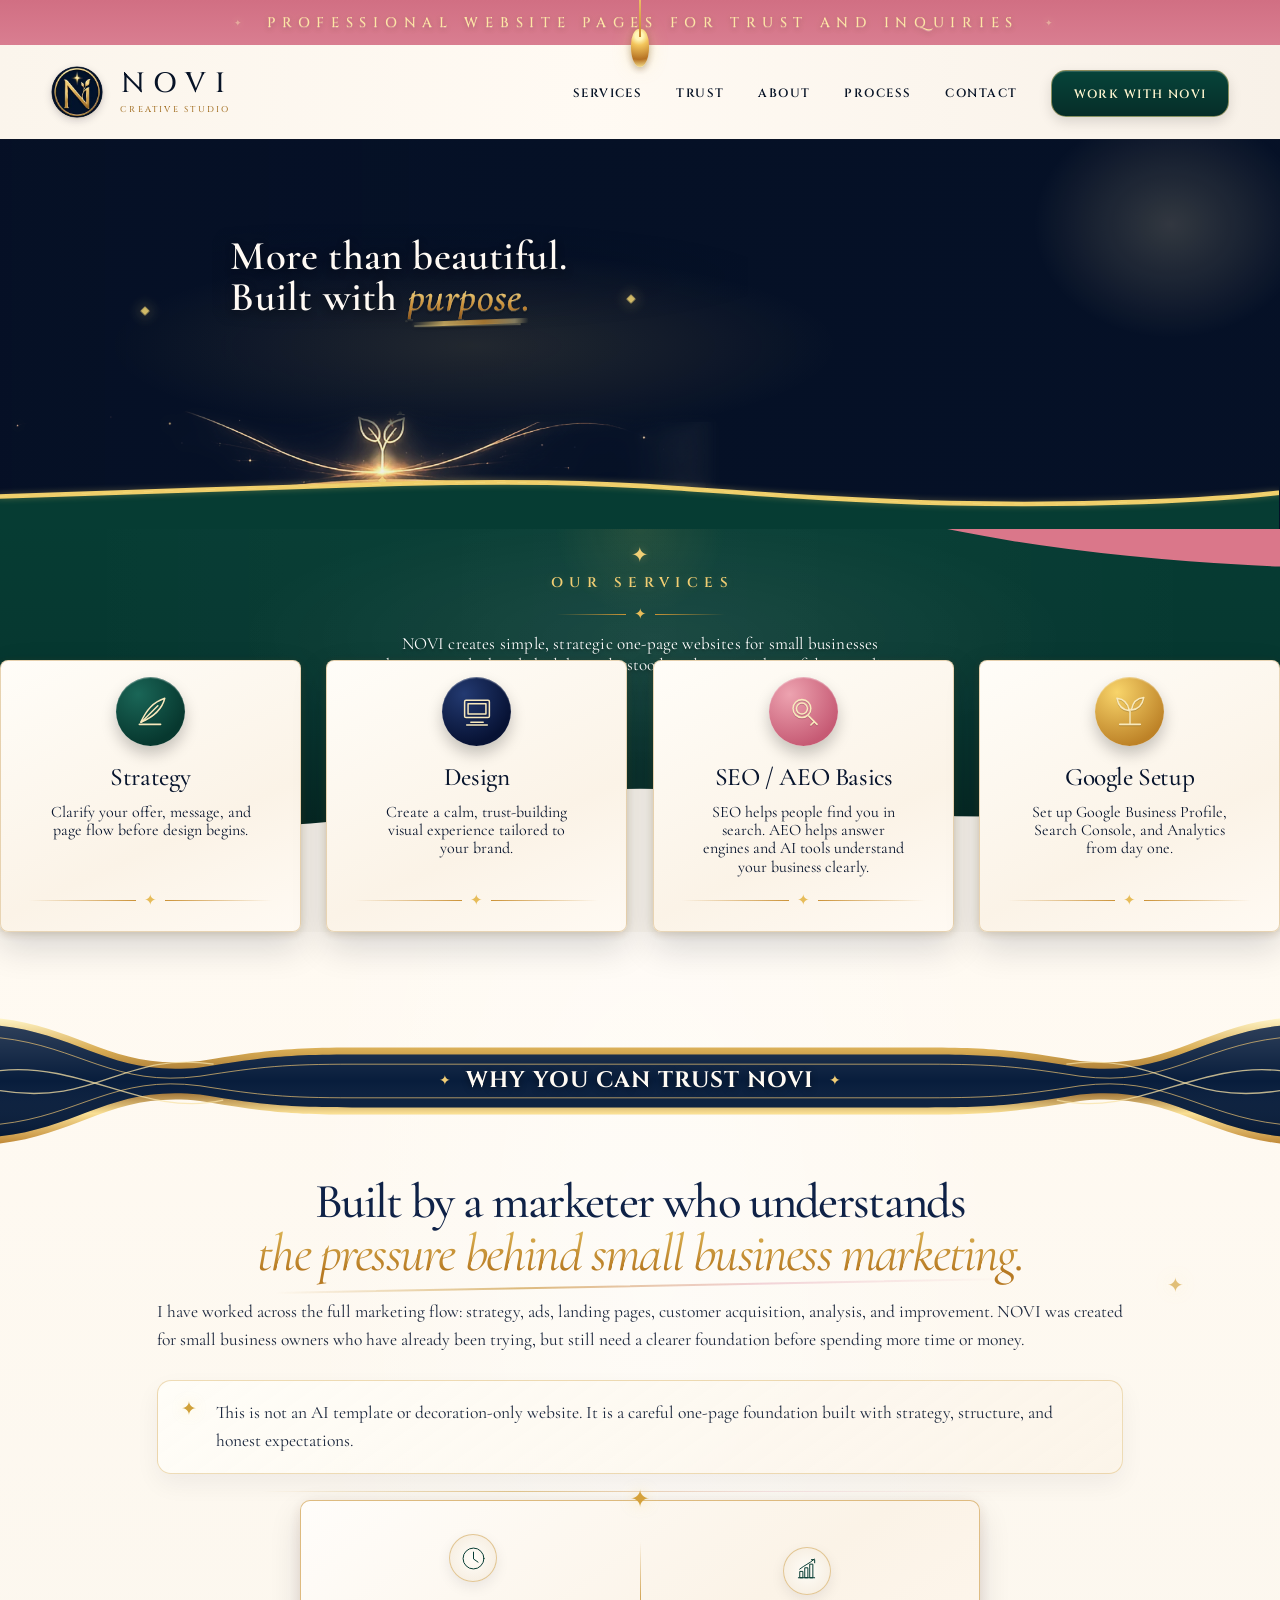
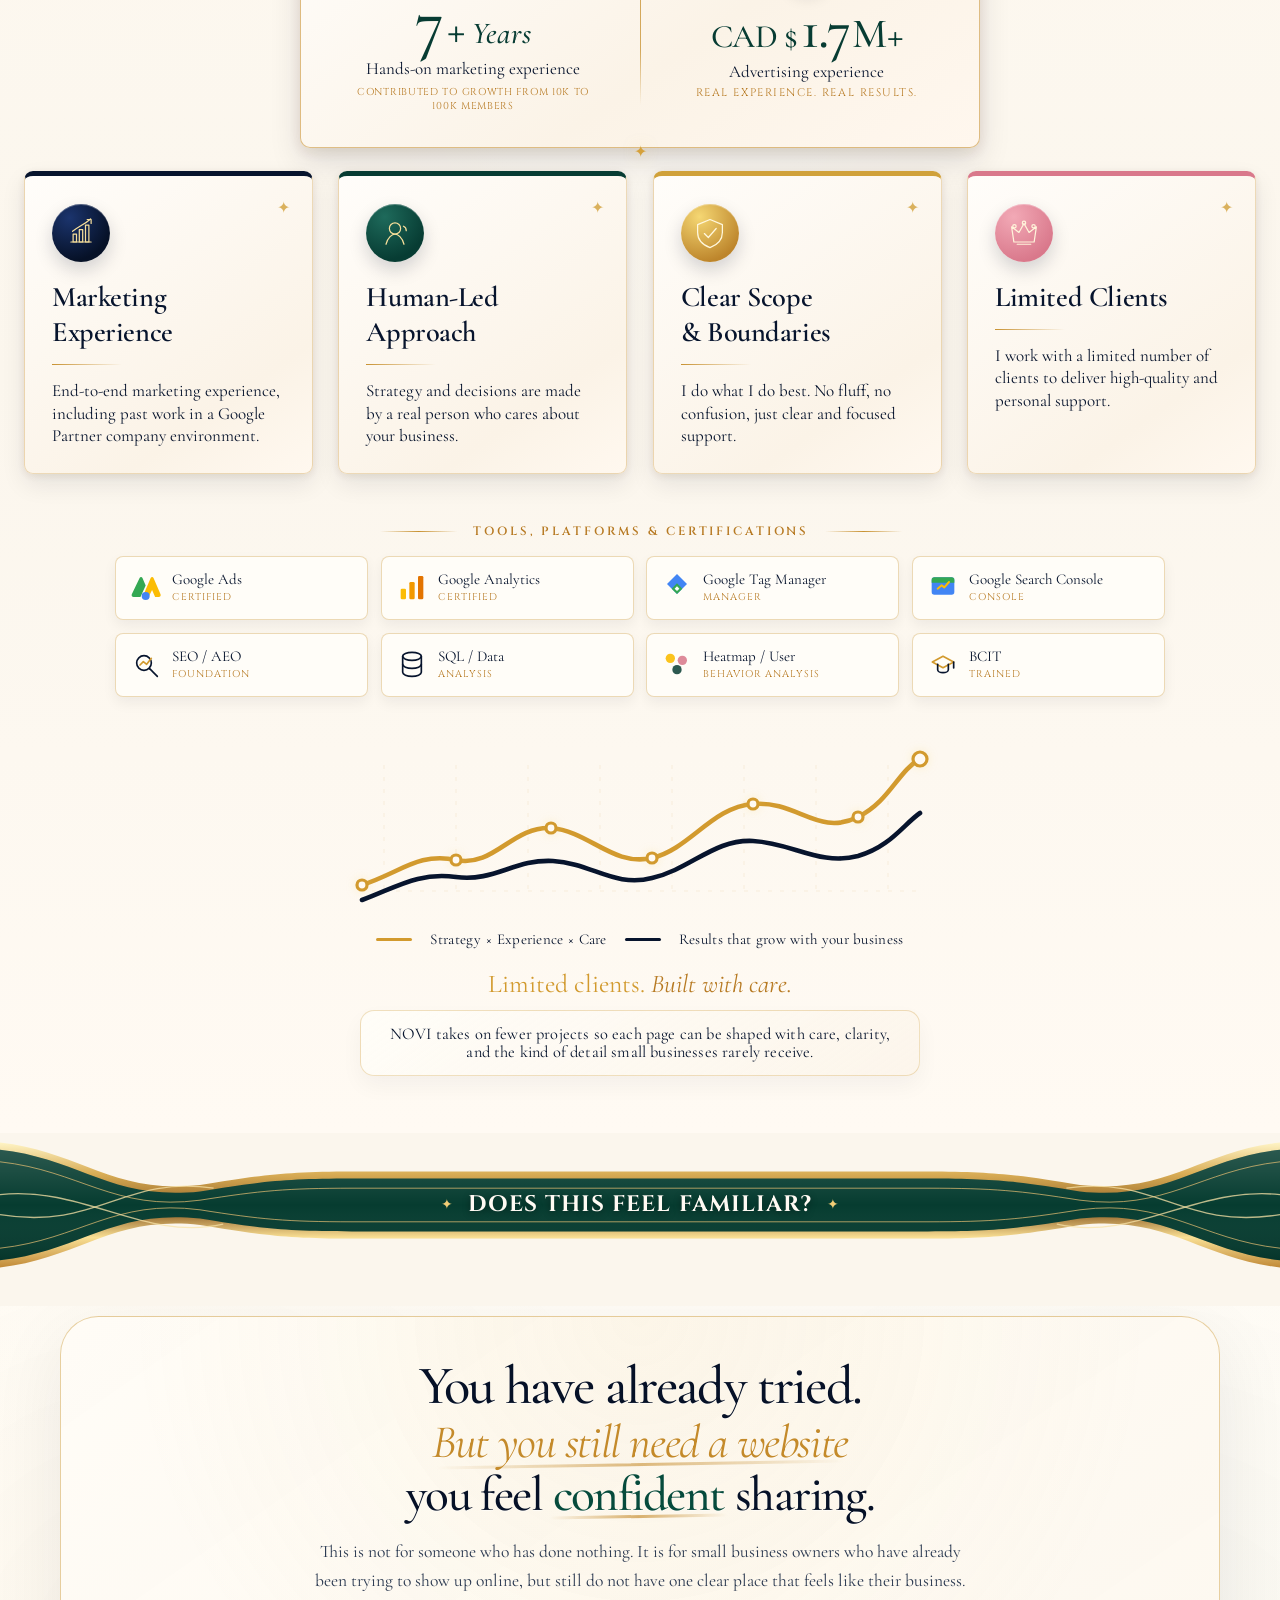
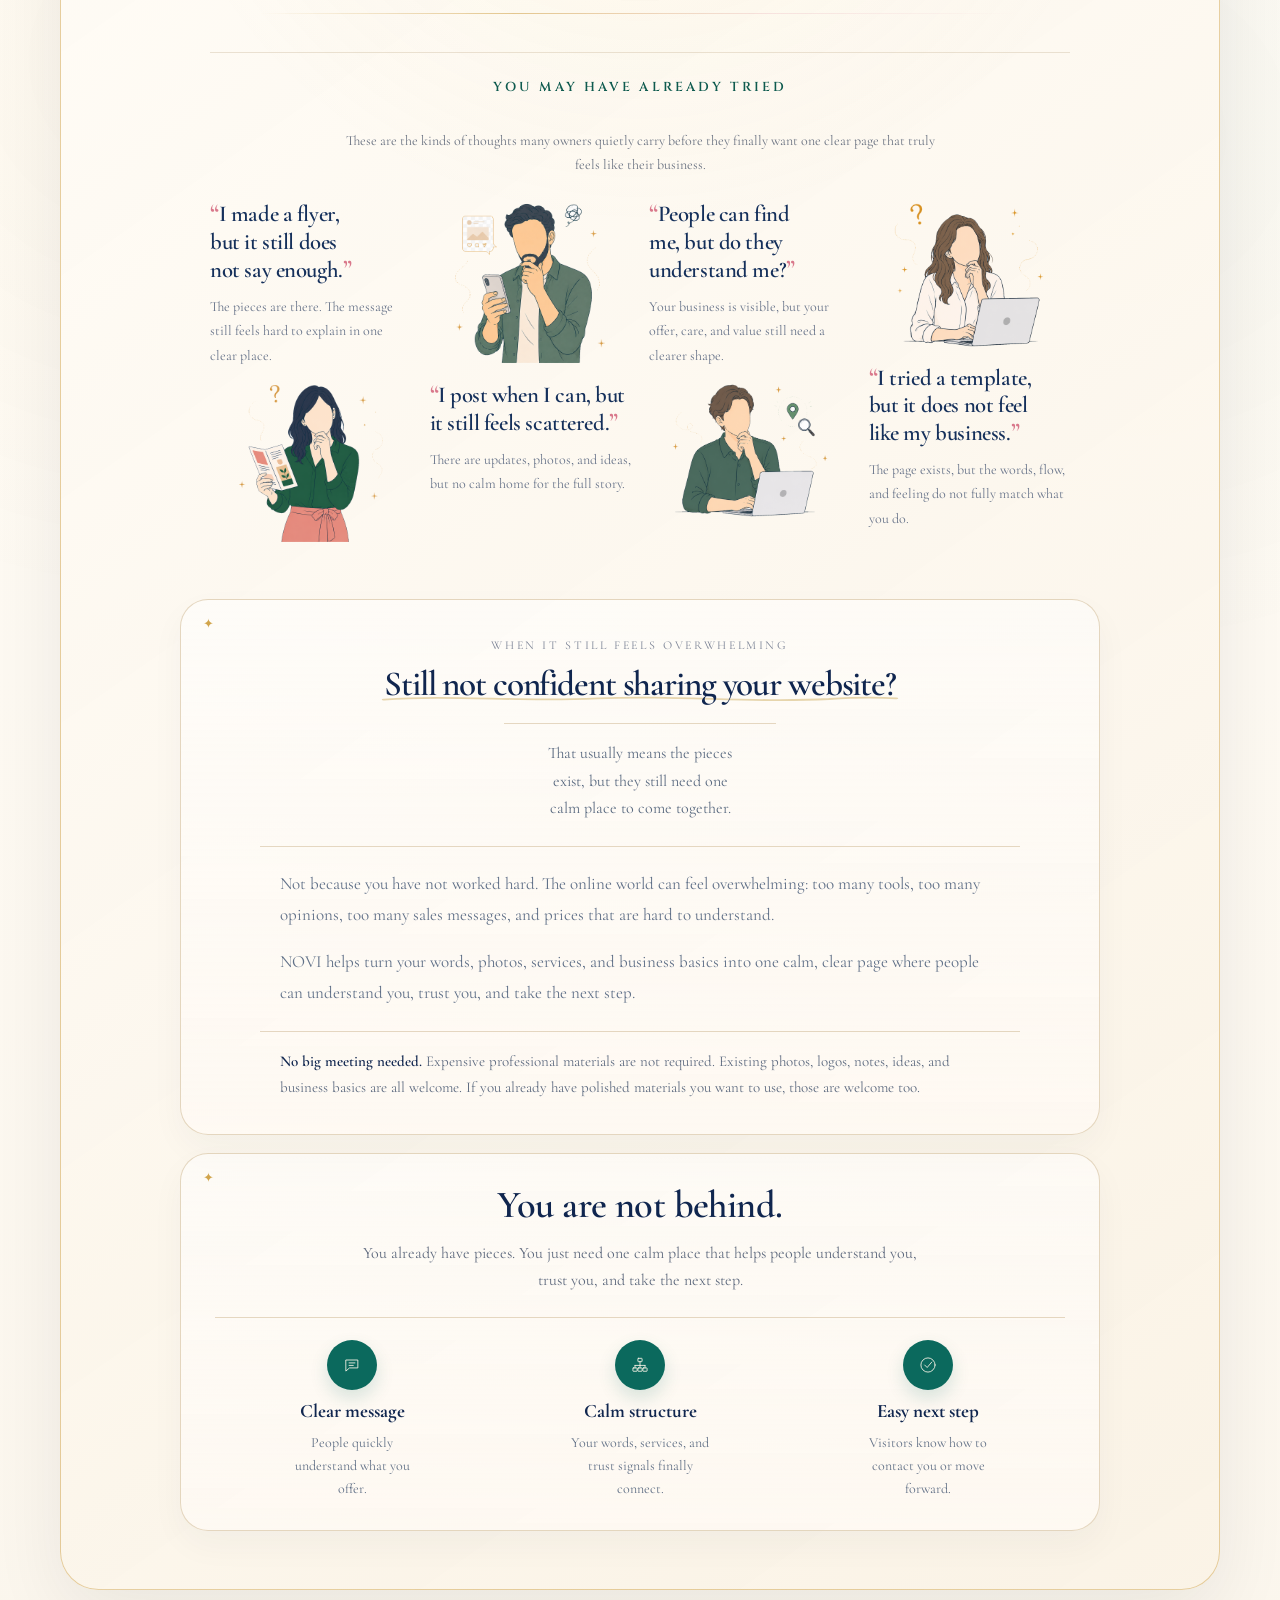
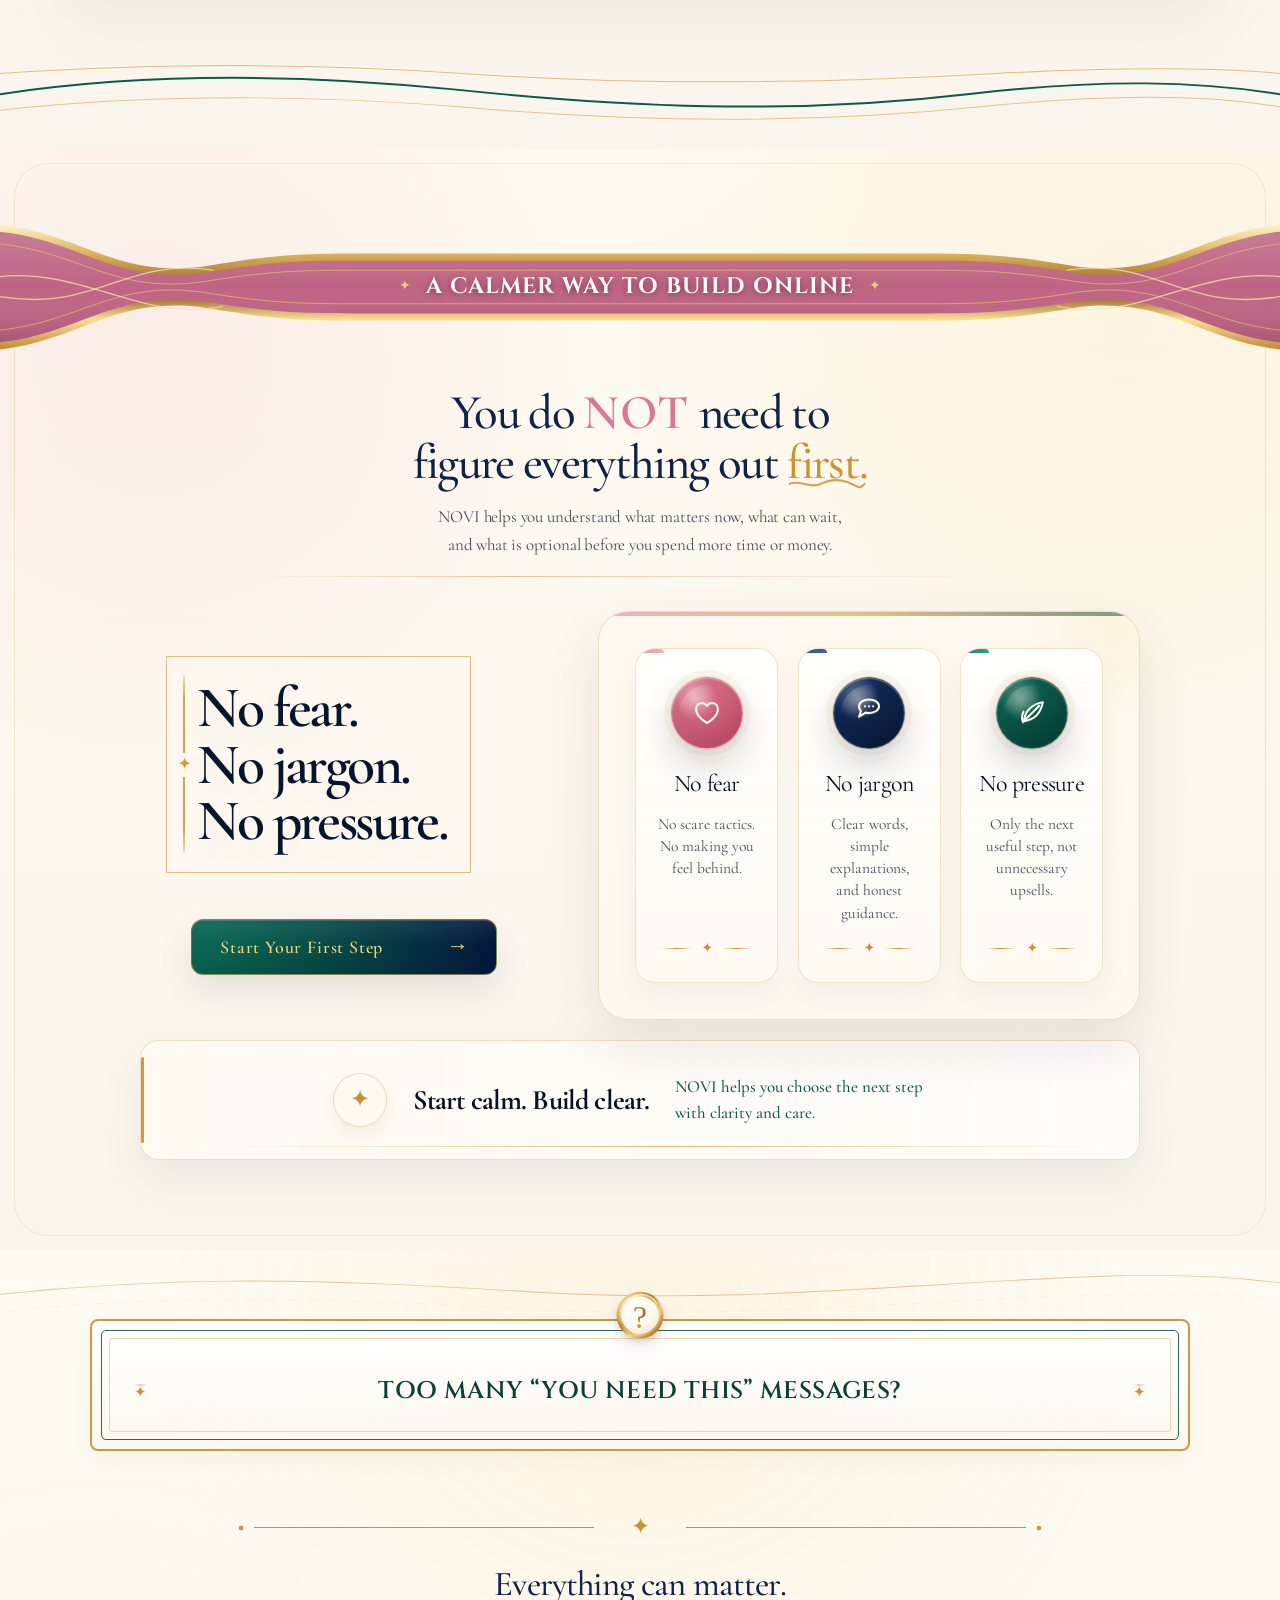
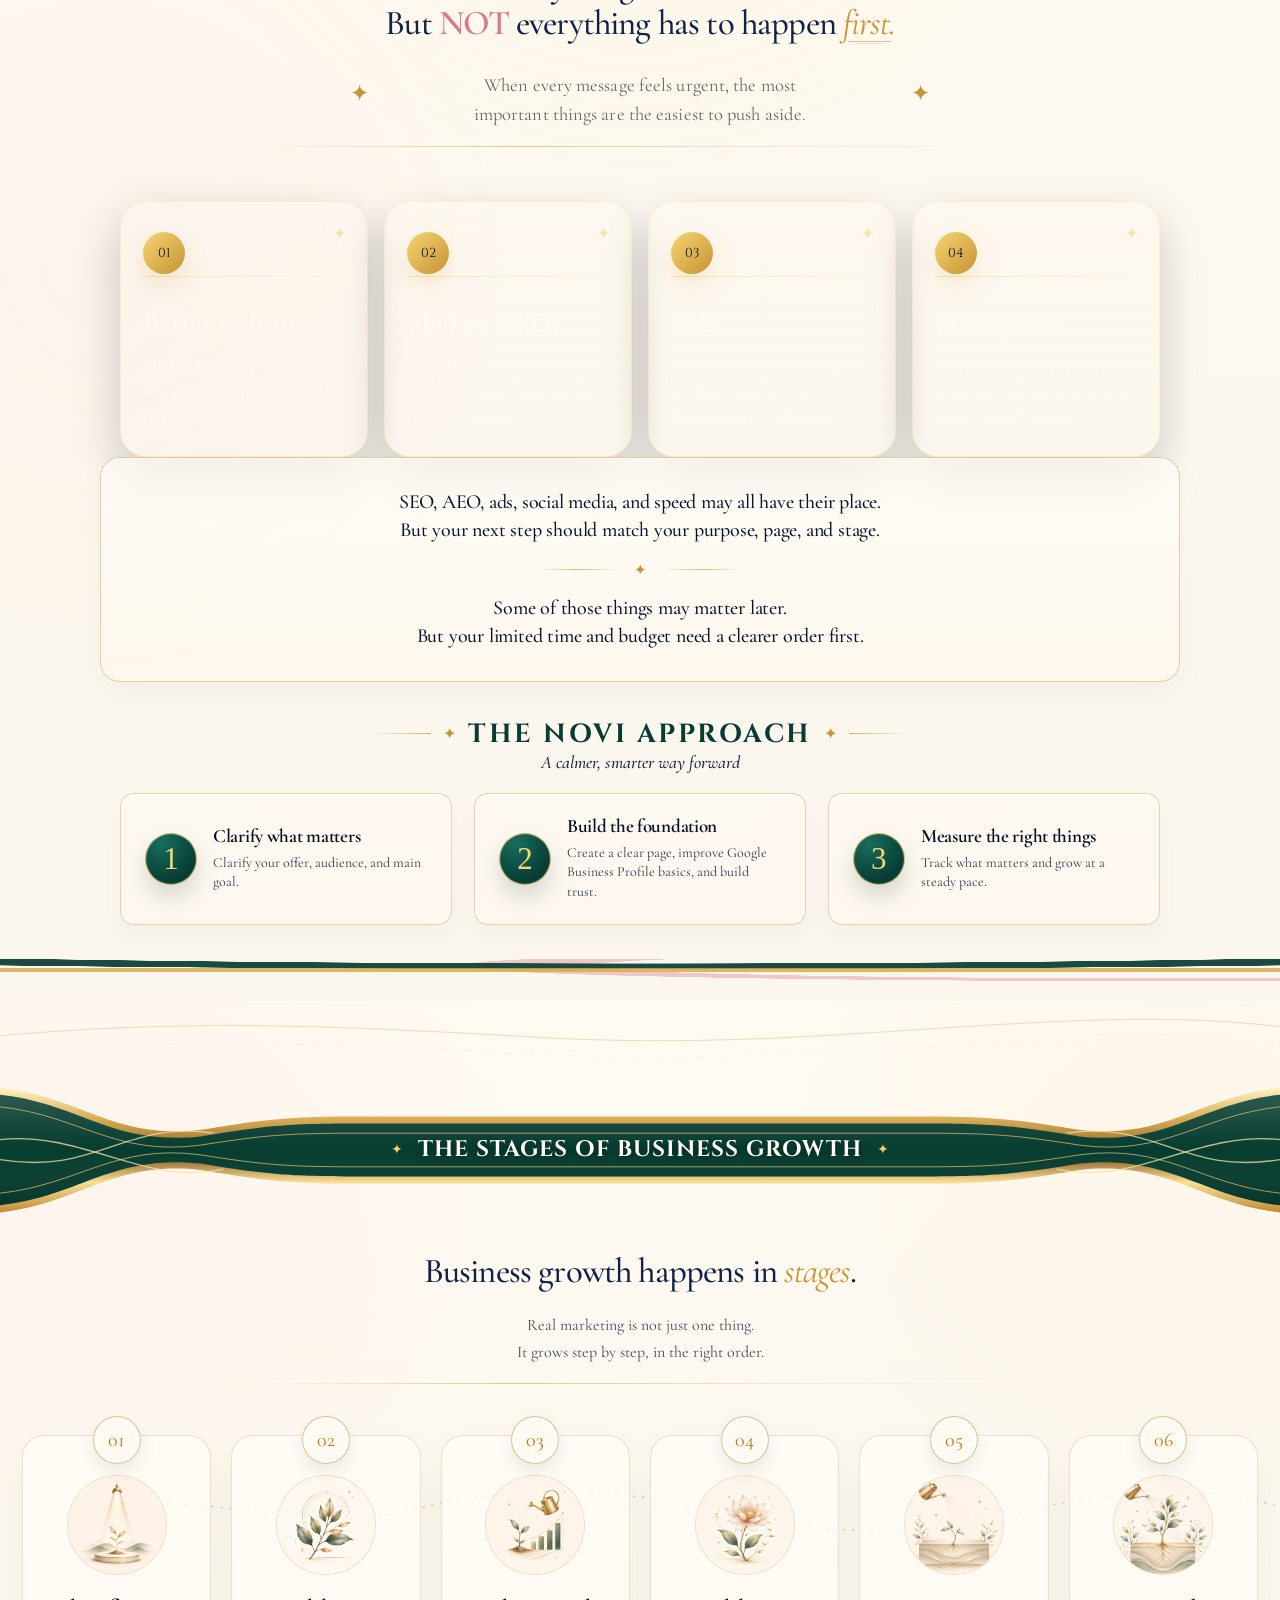
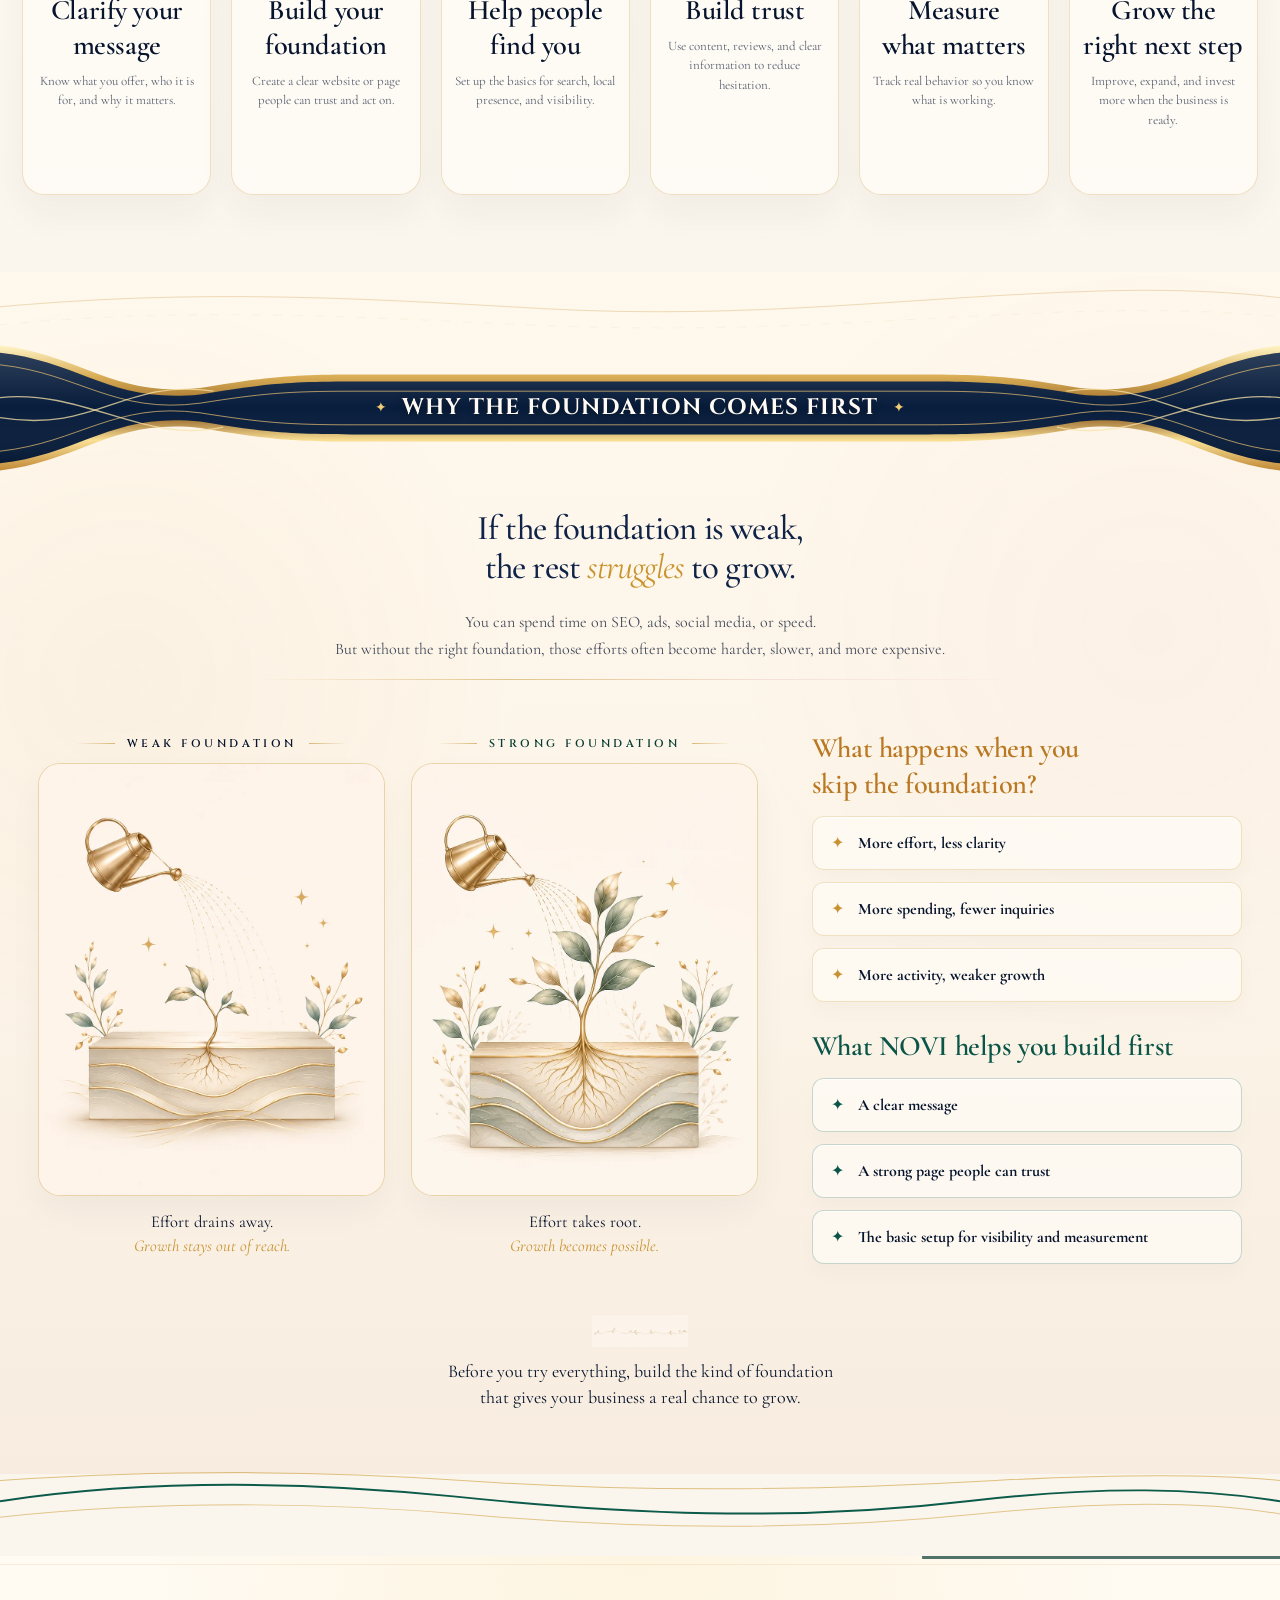
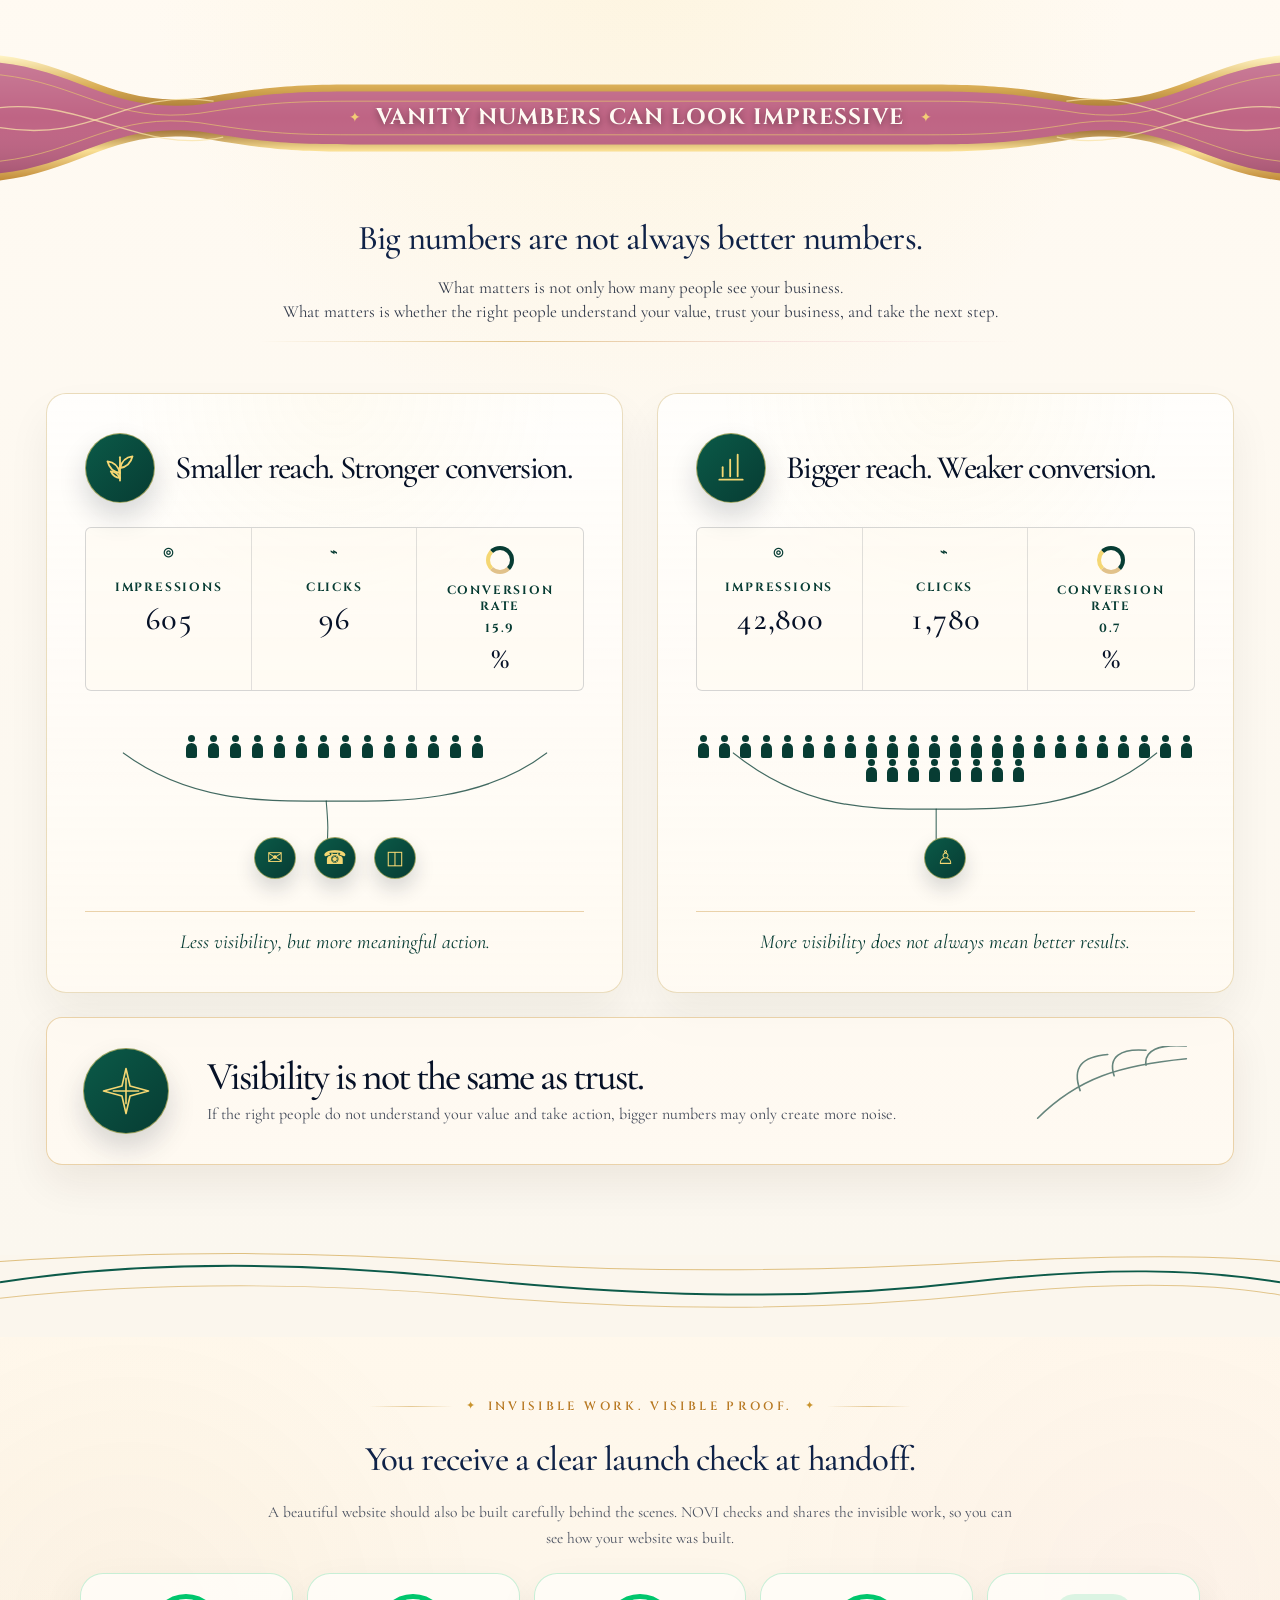
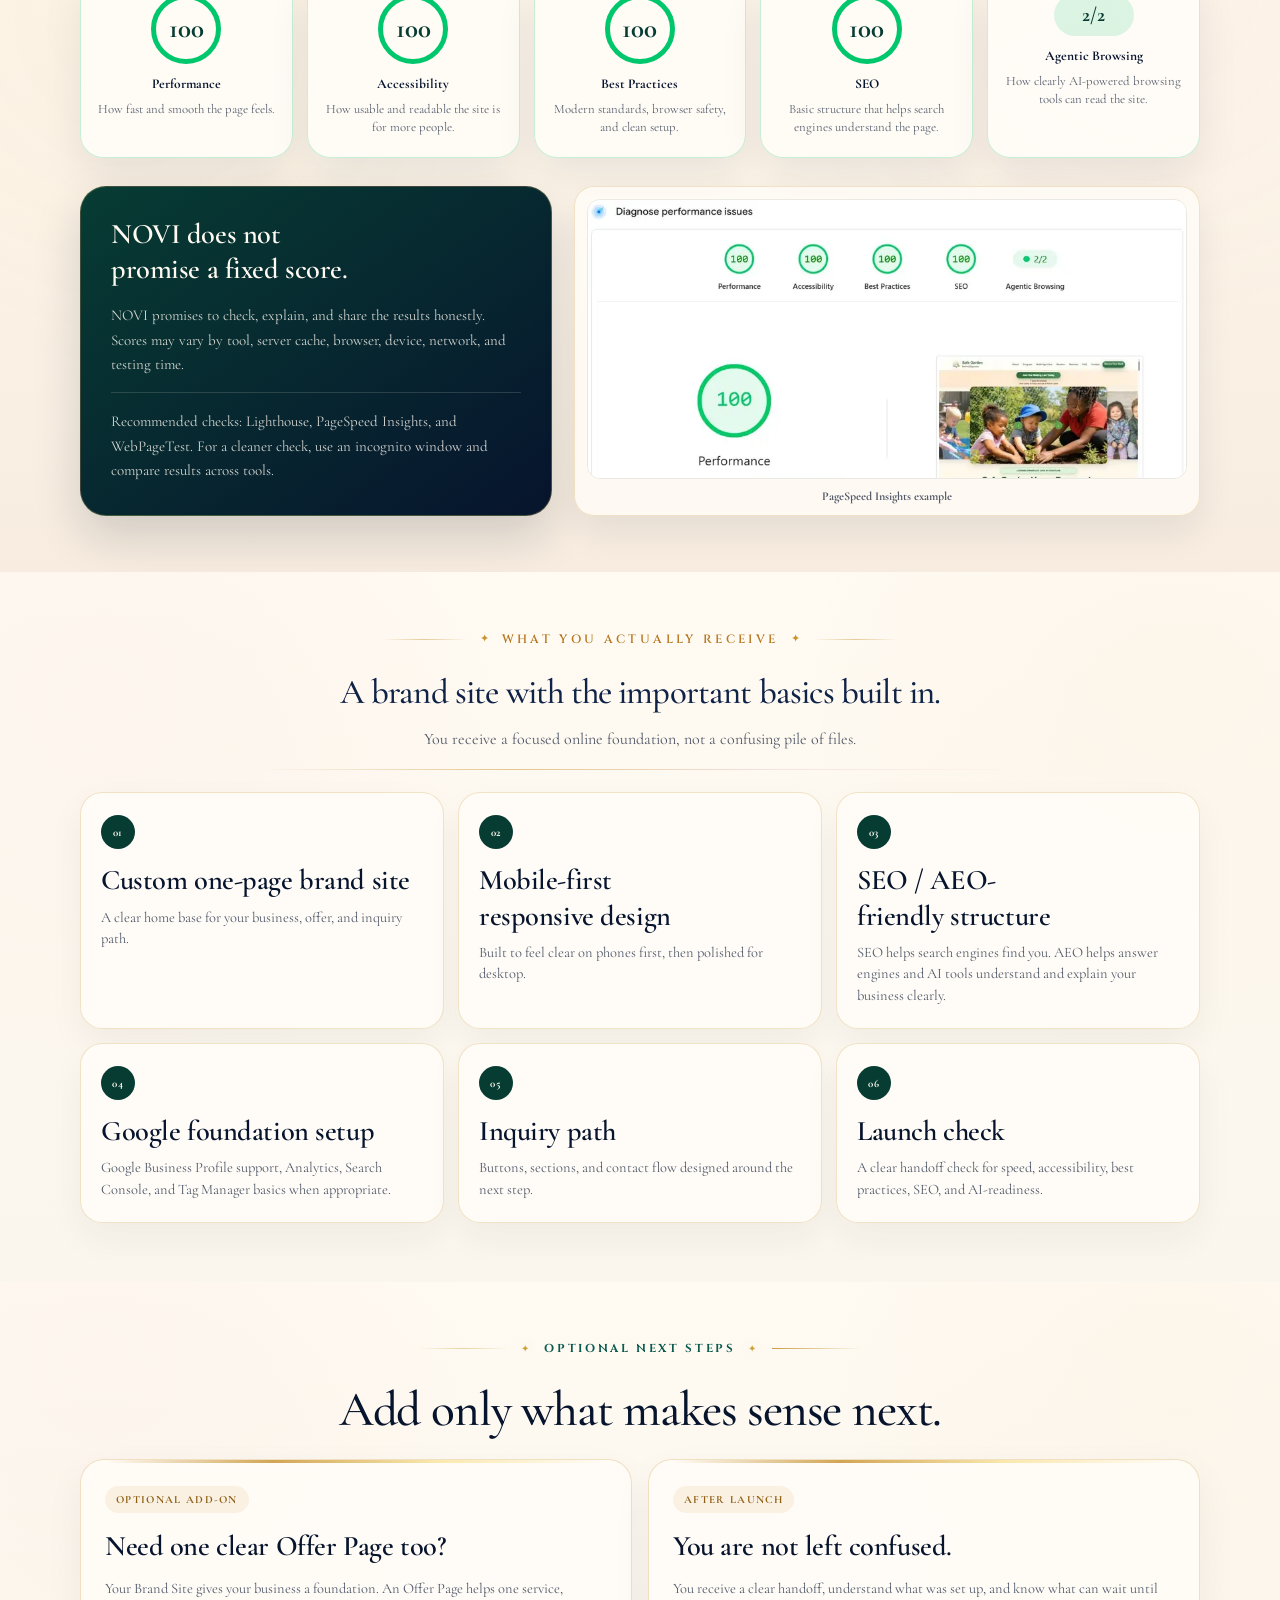
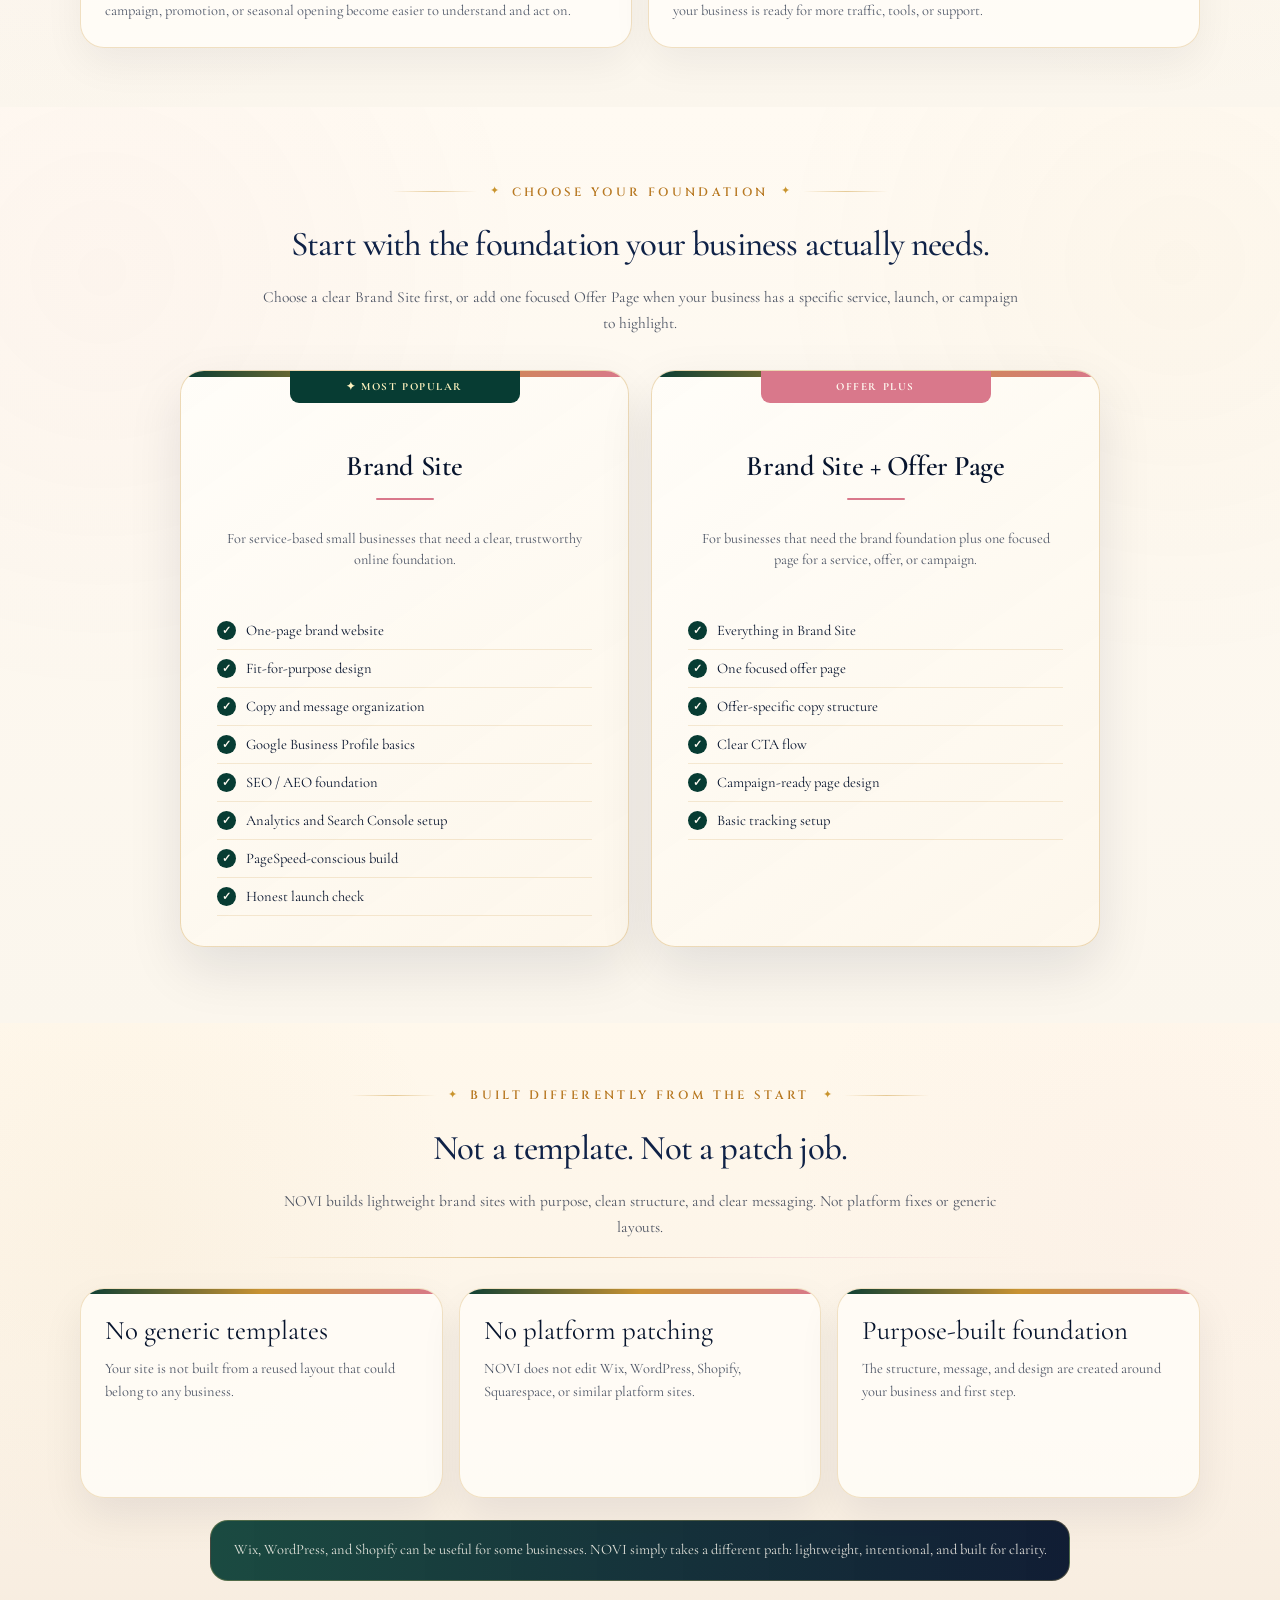
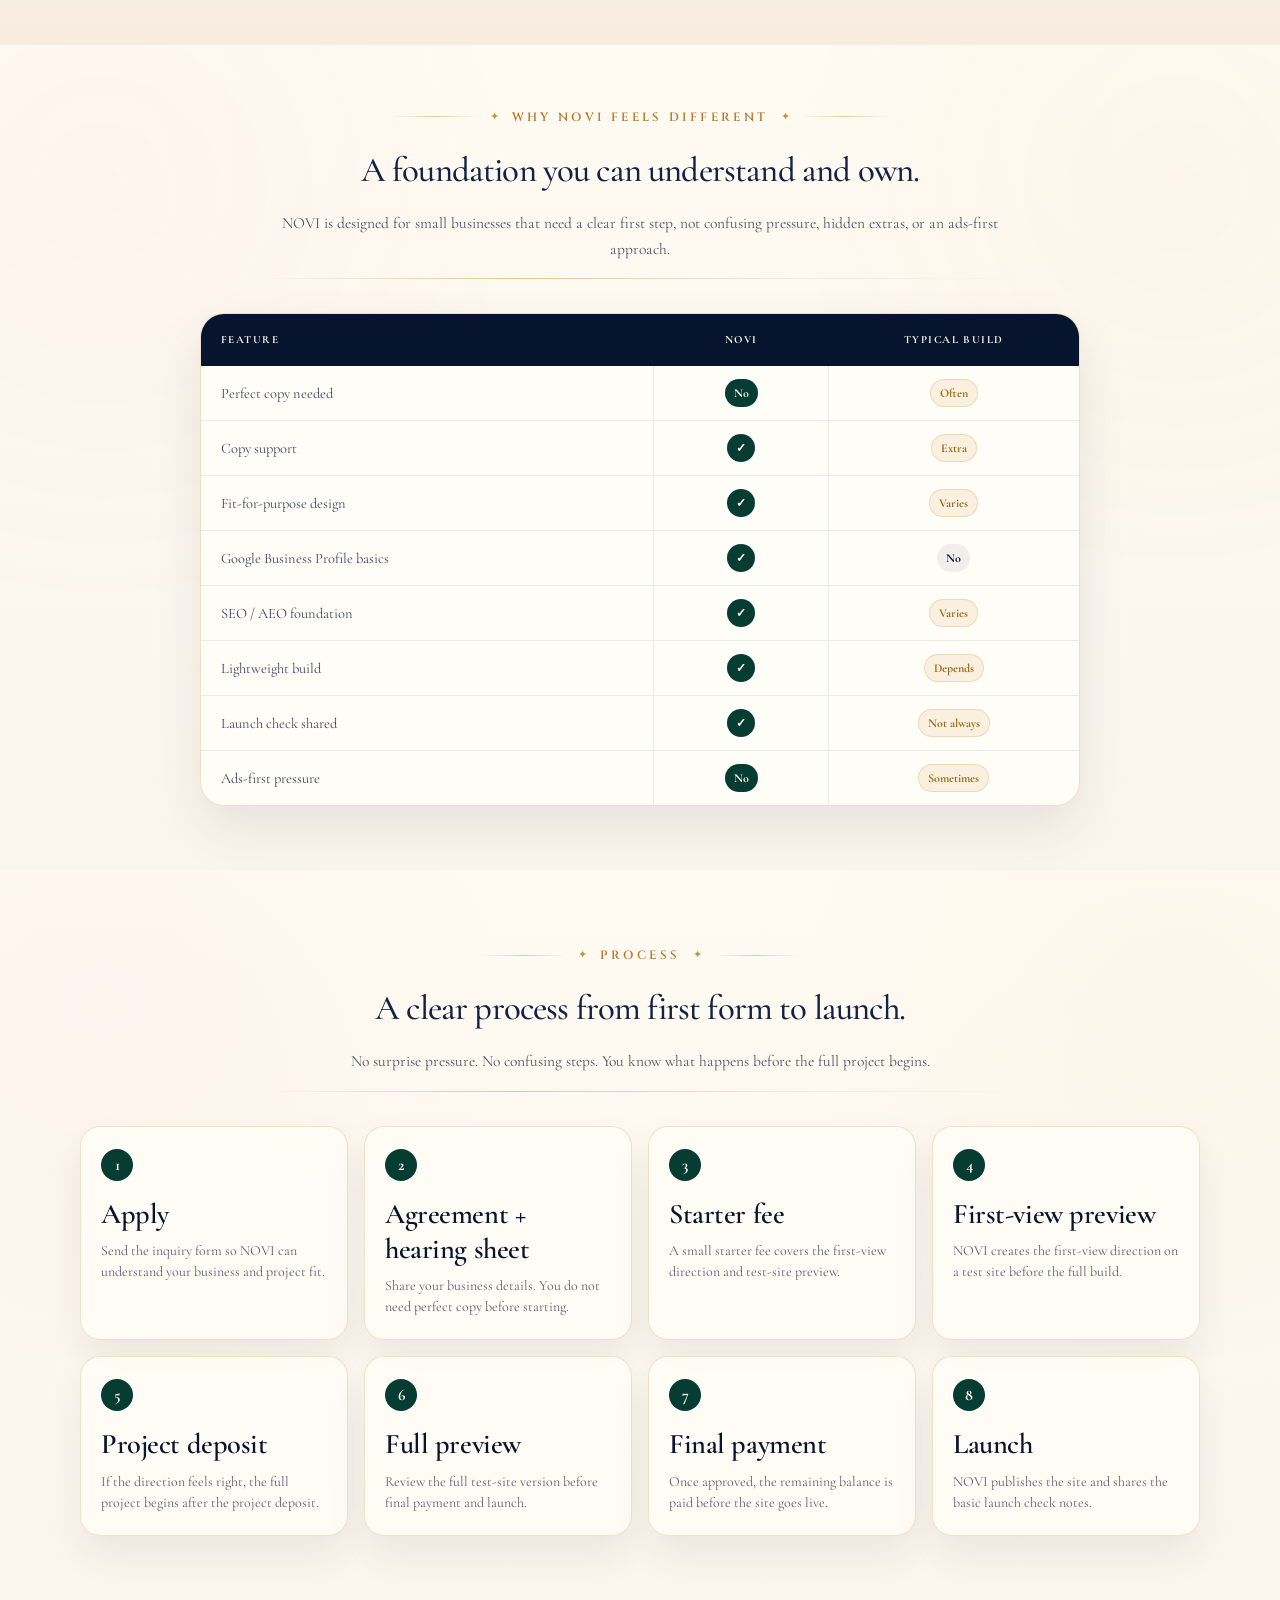
==== index.html @ 33ce6691 "Add files via upload" ====
<!DOCTYPE html>

<html lang="en">
<head>
<meta charset="utf-8"/>
<meta content="width=device-width, initial-scale=1" name="viewport"/><title>NOVI Creative Studio | Marketing-First One-Page Websites for Small Businesses</title>
<meta content="NOVI Creative Studio creates simple, strategic one-page websites for small businesses, combining refined design, clear messaging, SEO/AEO basics, and launch-ready Google setup." name="description"/>
<meta content="index, follow" name="robots"/>
<link href="https://novicreativestudio.ca/" rel="canonical"/>
<meta content="#061127" name="theme-color"/>
<meta content="website" property="og:type"/>
<meta content="NOVI Creative Studio" property="og:site_name"/>
<meta content="NOVI Creative Studio | Marketing-First One-Page Websites" property="og:title"/>
<meta content="NOVI Creative Studio creates simple, strategic one-page websites for small businesses, combining refined design, clear messaging, SEO/AEO basics, and launch-ready Google setup." property="og:description"/>
<meta content="https://novicreativestudio.ca/" property="og:url"/>
<meta content="https://novicreativestudio.ca/assets/social/novi-creative-studio-og-image.jpg" property="og:image"/>
<meta content="NOVI Creative Studio hero image with a gold light motif and strategic website design message." property="og:image:alt"/>
<meta content="summary_large_image" name="twitter:card"/>
<meta content="NOVI Creative Studio | Marketing-First One-Page Websites" name="twitter:title"/>
<meta content="NOVI Creative Studio creates simple, strategic one-page websites for small businesses, combining refined design, clear messaging, SEO/AEO basics, and launch-ready Google setup." name="twitter:description"/>
<meta content="https://novicreativestudio.ca/assets/social/novi-creative-studio-og-image.jpg" name="twitter:image"/>
<link href="assets/icons/favicon.ico?v=webp82" rel="icon" sizes="any"/>
<link href="assets/icons/favicon-32x32.png?v=webp82" rel="icon" sizes="32x32" type="image/png"/>
<link href="assets/icons/favicon-16x16.png?v=webp82" rel="icon" sizes="16x16" type="image/png"/>
<link href="assets/icons/apple-touch-icon.png?v=webp82" rel="apple-touch-icon" sizes="180x180"/>
<link href="site.webmanifest" rel="manifest"/>
<link href="https://fonts.googleapis.com" rel="preconnect"/>
<link crossorigin="" href="https://fonts.gstatic.com" rel="preconnect"/>
<link href="https://fonts.googleapis.com/css2?family=Cinzel:wght@400;500;600;700&amp;family=Cormorant+Garamond:wght@400;500;600;700&amp;display=swap" rel="stylesheet"/>
<link href="assets/css/styles.css?v=novi-clean-20261023" rel="stylesheet"/>
<link href="assets/css/site-system.css?v=novi-ribbon-unified-v8" rel="stylesheet"/>
<script type="application/ld+json">
{
  "@context": "https://schema.org",
  "@graph": [
    {
      "@type": "Organization",
      "@id": "https://novicreativestudio.ca/#organization",
      "name": "NOVI Creative Studio",
      "url": "https://novicreativestudio.ca/",
      "logo": "https://novicreativestudio.ca/assets/images/novi-creative-studio-logo-mark.png",
      "description": "NOVI Creative Studio creates simple, strategic one-page websites for small businesses, combining refined design, clear messaging, SEO/AEO basics, and launch-ready Google setup.",
      "areaServed": [
        "Canada",
        "British Columbia"
      ]
    },
    {
      "@type": "WebSite",
      "@id": "https://novicreativestudio.ca/#website",
      "url": "https://novicreativestudio.ca/",
      "name": "NOVI Creative Studio",
      "publisher": {
        "@id": "https://novicreativestudio.ca/#organization"
      },
      "inLanguage": "en-CA"
    },
    {
      "@type": "ProfessionalService",
      "@id": "https://novicreativestudio.ca/#professional-service",
      "name": "NOVI Creative Studio",
      "url": "https://novicreativestudio.ca/",
      "image": "https://novicreativestudio.ca/assets/social/novi-creative-studio-og-image.jpg",
      "description": "NOVI Creative Studio creates simple, strategic one-page websites for small businesses, combining refined design, clear messaging, SEO/AEO basics, and launch-ready Google setup.",
      "provider": {
        "@id": "https://novicreativestudio.ca/#organization"
      },
      "areaServed": {
        "@type": "Country",
        "name": "Canada"
      },
      "serviceType": [
        "One-page website design",
        "Landing page design",
        "SEO and AEO basics",
        "Google Business Profile setup",
        "Analytics and Search Console setup"
      ]
    }
  ]
}
  </script>
</head>
<body>
<a class="skip-link" href="#services">Skip to content</a>
<div aria-label="Brand message" class="top-ribbon">
<p>PROFESSIONAL WEBSITE PAGES FOR TRUST AND INQUIRIES</p>
<span aria-hidden="true" class="ribbon-drop"></span>
</div>
<header class="site-header" id="top">
<a aria-label="NOVI Creative Studio home" class="brand" href="#">
<img alt="" aria-hidden="true" class="brand-mark" decoding="async" height="64" src="assets/images/novi-creative-studio-logo-mark.webp?v=webp82" width="64"/>
<span aria-hidden="true" class="brand-text">
<strong>NOVI</strong>
<small>Creative Studio</small>
</span>
</a>
<nav aria-label="Primary navigation" class="site-nav" id="primary-nav">
<a href="#services">Services</a>
<a href="#trust">Trust</a>
<a href="#about">About</a>
<a href="#process">Process</a>
<a href="#contact">Contact</a>
<a class="nav-cta" href="#contact">Work with NOVI</a>
</nav>
<button aria-controls="primary-nav" aria-expanded="false" aria-label="Open menu" class="mobile-menu" type="button">
<span>Menu</span>
<i aria-hidden="true"></i>
</button>
</header>
<main>
<section aria-label="NOVI Creative Studio hero artwork" class="hero-visual novi-segment novi-segment--custom novi-segment--hero">
<picture class="hero-picture">
<source media="(max-width: 640px)" srcset="assets/images/novi-creative-studio-hero-mobile-optimized.webp?v=webp82"/>
<img alt="NOVI Creative Studio hero image with gold light motif, strategic website design message, and a woman working beside a laptop" decoding="async" fetchpriority="high" height="941" loading="eager" src="assets/images/novi-creative-studio-hero-desktop.webp?v=webp82" width="1672"/>
</picture>
<!-- Hero headline is live HTML text for SEO, not part of the image. -->
<div aria-label="NOVI Creative Studio message" class="hero-copy">
<h1 class="novi-type novi-type--h1">
<span class="hero-line">More than beautiful.</span>
<span class="hero-line">Built with <span class="gold-word">purpose.</span></span>
</h1>
</div>
<span aria-hidden="true" class="hero-glow glow-window"></span>
<span aria-hidden="true" class="hero-spark spark-two"></span>
<span aria-hidden="true" class="hero-spark spark-three"></span>
<img alt="" aria-hidden="true" class="hero-gold-motif" decoding="async" fetchpriority="low" src="assets/images/novi-creative-studio-gold-leaf-light-motif.webp?v=webp82"/>
<svg aria-hidden="true" class="hero-green-wave" focusable="false" preserveaspectratio="none" viewbox="0 0 1600 230">
<path class="hero-green-fill" d="M0 138 C170 126 330 114 500 104 C635 96 742 100 848 116 C956 132 1068 150 1188 156 C1366 164 1515 148 1600 128 L1600 230 L0 230 Z"></path>
<path class="hero-gold-line" d="M0 138 C170 126 330 114 500 104 C635 96 742 100 848 116 C956 132 1068 150 1188 156 C1366 164 1515 148 1600 128"></path>
<path class="hero-gold-dash" d="M0 138 C170 126 330 114 500 104 C635 96 742 100 848 116 C956 132 1068 150 1188 156 C1366 164 1515 148 1600 128"></path>
</svg>
</section>
<section aria-labelledby="services-title" class="services-section novi-segment novi-segment--custom novi-segment--services" id="services">
<h2 class="novi-visually-hidden novi-type novi-type--h2" id="services-title">Our Services</h2>
<div aria-hidden="true" class="services-pink-sweep"></div>
<div class="services-copy">
<div aria-hidden="true" class="tiny-star">✦</div>
<p class="eyebrow">Our Services</p>
<div aria-hidden="true" class="divider"><span></span><b>✦</b><span></span></div>
<p class="intro">NOVI creates simple, strategic one-page websites for small businesses<br class="desktop-only"/> that want to look polished, be understood, and grow with confidence online.</p>
</div>
<svg aria-hidden="true" class="services-cream-wave" focusable="false" preserveaspectratio="none" viewbox="0 0 1586 130">
<path d="M0,74 C180,128 330,124 505,96 C680,66 807,54 965,80 C1150,110 1330,116 1586,56 L1586,130 L0,130 Z"></path>
</svg>
</section>
<section aria-labelledby="services-title" class="service-cards observed-service-cards novi-segment novi-segment--custom novi-segment--services">
<article class="service-card">
<div class="icon-circle green">
<svg aria-hidden="true" viewbox="0 0 64 64"><path d="M17 47c9-19 18-29 35-35-4 17-16 27-35 35Z"></path><path d="M18 47l24-24"></path><path d="M15 50h31"></path></svg>
</div>
<h3 class="novi-type novi-type--h3">Strategy</h3>
<p>Clarify your offer, message, and page flow before design begins.</p>
<div aria-hidden="true" class="card-line"><span></span><b>✦</b><span></span></div>
</article>
<article class="service-card">
<div class="icon-circle navy">
<svg aria-hidden="true" viewbox="0 0 64 64"><rect height="25" rx="2" width="36" x="14" y="15"></rect><path d="M19 20h26v15H19z"></path><path d="M23 47h18"></path><path d="M17 51h30"></path></svg>
</div>
<h3 class="novi-type novi-type--h3">Design</h3>
<p>Create a calm, trust-building visual experience tailored to your brand.</p>
<div aria-hidden="true" class="card-line"><span></span><b>✦</b><span></span></div>
</article>
<article class="service-card">
<div class="icon-circle pink">
<svg aria-hidden="true" viewbox="0 0 64 64"><circle cx="29" cy="27" r="13"></circle><circle cx="29" cy="27" r="8"></circle><path d="M39 38l12 12"></path><path d="M47 46l-5 5"></path></svg>
</div>
<h3 class="novi-type novi-type--h3">SEO / AEO Basics</h3>
<p>SEO helps people find you in search. AEO helps answer engines and AI tools understand your business clearly.</p>
<div aria-hidden="true" class="card-line"><span></span><b>✦</b><span></span></div>
</article>
<article class="service-card">
<div class="icon-circle gold">
<svg aria-hidden="true" viewbox="0 0 64 64"><path d="M32 49V28"></path><path d="M31 30c-10-1-16-7-18-18 10 1 16 7 18 18Z"></path><path d="M34 29c10-1 16-7 18-18-10 1-16 7-18 18Z"></path><path d="M17 50h30"></path></svg>
</div>
<h3 class="novi-type novi-type--h3">Google Setup</h3>
<p>Set up Google Business Profile, Search Console, and Analytics from day one.</p>
<div aria-hidden="true" class="card-line"><span></span><b>✦</b><span></span></div>
</article>
</section>
<!-- v114 story order: trust/differentiation moved earlier; lower proof/about moved later. Visual sections preserved. -->
<section aria-labelledby="trust-title" class="trust-section segment-type-a bg-warm-cream novi-heading-system-v163 novi-segment novi-segment--editorial novi-surface--warm" id="trust">
<div class="novi-ribbon novi-ribbon--wave novi-ribbon--navy novi-ribbon--trust">
<svg aria-hidden="true" class="novi-ribbon__wave" focusable="false" preserveaspectratio="none" viewbox="0 0 1600 180">
<defs><lineargradient id="novi-ribbon-1-ribbon-metal" x1="0" x2="0" y1="0" y2="1"><stop offset="0" stop-color="#fff4c5"></stop><stop offset=".25" stop-color="#d9ad55"></stop><stop offset=".55" stop-color="#8c5b21"></stop><stop offset=".76" stop-color="#f9df94"></stop><stop offset="1" stop-color="#c18a38"></stop></lineargradient><lineargradient id="novi-ribbon-1-ribbon-sheen" x1="0" x2="0" y1="0" y2="1"><stop offset="0" stop-color="#fff" stop-opacity=".15"></stop><stop offset=".5" stop-color="#fff" stop-opacity="0"></stop><stop offset="1" stop-color="#000" stop-opacity=".12"></stop></lineargradient></defs>
<path class="novi-ribbon__outer" d="M0 12 C100 23 140 77 250 65 C324 53 355 48 440 48 L1160 48 C1245 48 1276 53 1350 65 C1460 77 1500 23 1600 12 L1600 168 C1500 157 1460 103 1350 115 C1276 127 1245 132 1160 132 L440 132 C355 132 324 127 250 115 C140 103 100 157 0 168 Z" fill="url(#novi-ribbon-1-ribbon-metal)"></path>
<path class="novi-ribbon__face" d="M0 21 C100 32 140 85 250 73 C324 61 355 57 440 57 L1160 57 C1245 57 1276 61 1350 73 C1460 85 1500 32 1600 21 L1600 159 C1500 148 1460 95 1350 107 C1276 119 1245 123 1160 123 L440 123 C355 123 324 119 250 107 C140 95 100 148 0 159 Z"></path>
<path class="novi-ribbon__sheen" d="M0 21 C100 32 140 85 250 73 C324 61 355 57 440 57 L1160 57 C1245 57 1276 61 1350 73 C1460 85 1500 32 1600 21 L1600 159 C1500 148 1460 95 1350 107 C1276 119 1245 123 1160 123 L440 123 C355 123 324 119 250 107 C140 95 100 148 0 159 Z" fill="url(#novi-ribbon-1-ribbon-sheen)"></path>
<path class="novi-ribbon__inner-line" d="M0 36 C100 47 143 98 250 84 C326 72 358 69 440 69 L1160 69 C1242 69 1274 72 1350 84 C1457 98 1500 47 1600 36"></path>
<path class="novi-ribbon__inner-line" d="M0 144 C100 133 143 82 250 96 C326 108 358 111 440 111 L1160 111 C1242 111 1274 108 1350 96 C1457 82 1500 133 1600 144"></path>
<path class="novi-ribbon__flourish" d="M0 102 C122 122 155 52 267 69 M1600 102 C1478 122 1445 52 1333 69"></path>
<path class="novi-ribbon__flourish" d="M0 77 C106 66 180 136 279 114 M1600 77 C1494 66 1420 136 1321 114"></path>
</svg>
<p class="novi-ribbon__label">
<span aria-hidden="true" class="novi-ribbon__star">✦</span>
<span class="novi-ribbon__text">WHY YOU CAN TRUST NOVI</span>
<span aria-hidden="true" class="novi-ribbon__star">✦</span>
</p>
</div>
<div class="trust-inner">
<div class="trust-heading-block reveal-item">
<h2 class="novi-ref-heading-v163 novi-type novi-type--h2" id="trust-title"><span class="trust-title-line trust-title-line-1">Built by a marketer who understands</span><span class="trust-title-line trust-title-line-2"><em>the pressure behind small business marketing.</em></span></h2>
<div aria-label="Why NOVI is trustworthy" class="trust-readable-copy">
<p class="trust-intro-copy">I have worked across the full marketing flow: strategy, ads, landing pages, customer acquisition, analysis, and improvement. NOVI was created for small business owners who have already been trying, but still need a clearer foundation before spending more time or money.</p>
<p class="trust-note">This is not an AI template or decoration-only website. It is a careful one-page foundation built with strategy, structure, and honest expectations.</p>
</div>
</div>
<div aria-label="NOVI marketing proof" class="trust-proof-panel reveal-item">
<div class="trust-proof-card years-card">
<span aria-hidden="true" class="proof-icon">
<svg viewbox="0 0 64 64"><circle cx="32" cy="32" r="23"></circle><path d="M32 18v15l10 7"></path></svg>
</span>
<strong class="proof-value years-value"><span class="proof-number" data-count="7">7</span><span class="proof-plus">+</span><span class="proof-word">Years</span></strong>
<p>Hands-on marketing experience</p>
<span class="proof-label proof-impact">Contributed to growth from 10K to 100K members</span>
</div>
<div aria-hidden="true" class="trust-proof-divider"></div>
<div class="trust-proof-card spend-card">
<span aria-hidden="true" class="proof-icon">
<svg viewbox="0 0 64 64"><path d="M14 48h36"></path><rect height="14" width="6" x="18" y="34"></rect><rect height="22" width="6" x="29" y="26"></rect><rect height="30" width="6" x="40" y="18"></rect><path d="M17 29c11-9 21-12 32-22"></path><path d="M43 8h7v7"></path></svg>
</span>
<strong class="proof-value spend-value"><span class="proof-currency">CAD $</span><span class="proof-number" data-count="1.7">1.7</span><span class="proof-unit">M+</span></strong>
<p>Advertising experience</p>
<span class="proof-label">Real experience. Real results.</span>
</div>
</div>
<div aria-label="Reasons to trust NOVI" class="trust-grid">
<article class="trust-card reveal-item accent-navy">
<div aria-hidden="true" class="trust-card-icon"><svg viewbox="0 0 64 64"><path d="M14 48h36"></path><rect height="14" width="6" x="18" y="34"></rect><rect height="22" width="6" x="29" y="26"></rect><rect height="30" width="6" x="40" y="18"></rect><path d="M17 29c11-9 21-12 32-22"></path><path d="M43 8h7v7"></path></svg></div>
<h3 class="novi-type novi-type--h3">Marketing Experience</h3>
<p>End-to-end marketing experience, including past work in a Google Partner company environment.</p>
</article>
<article class="trust-card reveal-item accent-green">
<div aria-hidden="true" class="trust-card-icon"><svg viewbox="0 0 64 64"><circle cx="32" cy="24" r="10"></circle><path d="M16 52c3-12 11-18 16-18s13 6 16 18"></path><path d="M47 20c3 1 5 4 5 8"></path></svg></div>
<h3 class="novi-type novi-type--h3">Human-Led Approach</h3>
<p>Strategy and decisions are made by a real person who cares about your business.</p>
</article>
<article class="trust-card reveal-item accent-gold">
<div aria-hidden="true" class="trust-card-icon"><svg viewbox="0 0 64 64"><path d="M32 8l22 9v14c0 14-9 22-22 27C19 53 10 45 10 31V17z"></path><path d="M22 33l7 7 14-16"></path></svg></div>
<h3 class="novi-type novi-type--h3">Clear Scope &amp; Boundaries</h3>
<p>I do what I do best. No fluff, no confusion, just clear and focused support.</p>
</article>
<article class="trust-card reveal-item accent-pink">
<div aria-hidden="true" class="trust-card-icon"><svg viewbox="0 0 64 64"><path d="M14 48h36l4-27-13 10-9-16-9 16-13-10z"></path><path d="M20 52h24"></path><circle cx="15" cy="20" r="3"></circle><circle cx="32" cy="14" r="3"></circle><circle cx="49" cy="20" r="3"></circle></svg></div>
<h3 class="novi-type novi-type--h3">Limited Clients</h3>
<p>I work with a limited number of clients to deliver high-quality and personal support.</p>
</article>
</div>
<div aria-label="Tools and foundations NOVI uses and trusts" class="trust-tools reveal-item">
<p class="trust-tools-title"><span></span>TOOLS, PLATFORMS &amp; CERTIFICATIONS<span></span></p>
<div class="trust-tool-list">
<span class="tool-badge google-ads"><span aria-hidden="true" class="tool-icon"><svg viewbox="0 0 48 48"><path class="ads-y" d="M19 37 31 9c.8-1.8 3.5-1.8 4.3 0l10.5 24.4c.9 2-.6 4.2-2.7 4.2h-5.4L33.1 27 28 37z"></path><path class="ads-g" d="M2.7 33.4 14.4 8.9c.9-1.8 3.5-1.7 4.3.1l4.8 11.4-7.8 17.2H5.4c-2.1 0-3.6-2.2-2.7-4.2z"></path><circle class="ads-b" cx="23.5" cy="36" r="6"></circle></svg></span><span>Google Ads<br/><small>Certified</small></span></span>
<span class="tool-badge analytics"><span aria-hidden="true" class="tool-icon"><svg viewbox="0 0 48 48"><rect class="analytics-light" height="16" rx="2" width="8" x="7" y="25"></rect><rect class="analytics-mid" height="26" rx="2" width="8" x="20" y="15"></rect><rect class="analytics-dark" height="35" rx="2" width="8" x="33" y="6"></rect></svg></span><span>Google Analytics<br/><small>Certified</small></span></span>
<span class="tool-badge tag-manager"><span aria-hidden="true" class="tool-icon"><svg viewbox="0 0 48 48"><path class="gtm-blue" d="M24 3 9 18l15 15 15-15L24 3z"></path><path class="gtm-green" d="M24 17 16 25l8 8 8-8-8-8z"></path><path class="gtm-white" d="M24 21.4 20.4 25 24 28.6 27.6 25z"></path></svg></span><span>Google Tag Manager<br/><small>Manager</small></span></span>
<span class="tool-badge search-console"><span aria-hidden="true" class="tool-icon"><svg viewbox="0 0 48 48"><rect class="gsc-blue" height="26" rx="4" width="34" x="7" y="8"></rect><path class="gsc-top" d="M11 8h26a4 4 0 0 1 4 4v4H7v-4a4 4 0 0 1 4-4z"></path><path class="gsc-line" d="M16 25l6-5 4 3 7-8"></path></svg></span><span>Google Search Console<br/><small>Console</small></span></span>
<span class="tool-badge seo"><span aria-hidden="true" class="tool-icon"><svg viewbox="0 0 48 48"><circle cx="21" cy="21" r="11"></circle><path d="M29.5 29.5 41 41"></path><path d="M15 24l5-5 5 4 7-9"></path></svg></span><span>SEO / AEO<br/><small>Foundation</small></span></span>
<span class="tool-badge sql"><span aria-hidden="true" class="tool-icon"><svg viewbox="0 0 48 48"><ellipse cx="24" cy="11" rx="14" ry="6"></ellipse><path d="M10 11v24c0 3.3 6.3 6 14 6s14-2.7 14-6V11"></path><path d="M10 23c0 3.3 6.3 6 14 6s14-2.7 14-6"></path></svg></span><span>SQL / Data<br/><small>Analysis</small></span></span>
<span class="tool-badge heatmap"><span aria-hidden="true" class="tool-icon"><svg viewbox="0 0 48 48"><circle class="heat-one" cx="14" cy="14" r="7"></circle><circle class="heat-two" cx="32" cy="17" r="7"></circle><circle class="heat-three" cx="24" cy="31" r="7"></circle></svg></span><span>Heatmap / User<br/><small>Behavior Analysis</small></span></span>
<span class="tool-badge bcit"><span aria-hidden="true" class="tool-icon"><svg viewbox="0 0 48 48"><path d="M8 19.5 24 11l16 8.5L24 28z"></path><path d="M16 23v8c0 2.5 3.6 4.5 8 4.5s8-2 8-4.5v-8"></path><path d="M40 19.5v9"></path></svg></span><span>BCIT<br/><small>Trained</small></span></span>
</div>
</div>
<div aria-label="Strategy, experience, and care lead to growth" class="trust-graph-wrap reveal-item">
<svg aria-labelledby="trust-graph-title" class="trust-graph" role="img" viewbox="0 0 620 190">
<title id="trust-graph-title">Subtle growth graph showing strategy, experience, and care</title>
<g class="graph-grid" opacity=".45">
<path d="M54 30v126M126 30v126M198 30v126M270 30v126M342 30v126M414 30v126M486 30v126M558 30v126"></path>
<path d="M30 156H590"></path>
</g>
<path class="graph-line graph-line-gold" d="M32 150 C70 138 88 117 126 125 C164 133 182 91 221 93 C259 96 283 132 322 123 C360 114 382 72 423 69 C467 65 488 102 528 82 C560 66 568 36 590 24"></path>
<path class="graph-line graph-line-navy" d="M32 165 C67 152 88 137 126 142 C165 147 184 124 223 126 C261 128 285 153 322 143 C361 134 384 104 423 106 C463 108 489 131 528 121 C560 112 574 89 590 78"></path>
<g class="graph-dots">
<circle cx="32" cy="150" r="5"></circle><circle cx="126" cy="125" r="5"></circle><circle cx="221" cy="93" r="5"></circle><circle cx="322" cy="123" r="5"></circle><circle cx="423" cy="69" r="5"></circle><circle cx="528" cy="82" r="5"></circle><circle cx="590" cy="24" r="7"></circle>
</g>
</svg>
<div class="trust-legend"><span class="gold-key"></span>Strategy × Experience × Care <span class="navy-key"></span>Results that grow with your business</div>
</div>
<p class="trust-closing reveal-item">Limited clients. <em>Built with care.</em><br/><span>NOVI takes on fewer projects so each page can be shaped with care, clarity, and the kind of detail small businesses rarely receive.</span></p>
</div>
<!-- Removed trust-bottom-wave per design feedback -->
</section>
<div class="novi-ribbon novi-ribbon--wave novi-ribbon--green novi-ribbon--familiar">
<svg aria-hidden="true" class="novi-ribbon__wave" focusable="false" preserveaspectratio="none" viewbox="0 0 1600 180">
<defs><lineargradient id="novi-ribbon-2-ribbon-metal" x1="0" x2="0" y1="0" y2="1"><stop offset="0" stop-color="#fff4c5"></stop><stop offset=".25" stop-color="#d9ad55"></stop><stop offset=".55" stop-color="#8c5b21"></stop><stop offset=".76" stop-color="#f9df94"></stop><stop offset="1" stop-color="#c18a38"></stop></lineargradient><lineargradient id="novi-ribbon-2-ribbon-sheen" x1="0" x2="0" y1="0" y2="1"><stop offset="0" stop-color="#fff" stop-opacity=".15"></stop><stop offset=".5" stop-color="#fff" stop-opacity="0"></stop><stop offset="1" stop-color="#000" stop-opacity=".12"></stop></lineargradient></defs>
<path class="novi-ribbon__outer" d="M0 12 C100 23 140 77 250 65 C324 53 355 48 440 48 L1160 48 C1245 48 1276 53 1350 65 C1460 77 1500 23 1600 12 L1600 168 C1500 157 1460 103 1350 115 C1276 127 1245 132 1160 132 L440 132 C355 132 324 127 250 115 C140 103 100 157 0 168 Z" fill="url(#novi-ribbon-2-ribbon-metal)"></path>
<path class="novi-ribbon__face" d="M0 21 C100 32 140 85 250 73 C324 61 355 57 440 57 L1160 57 C1245 57 1276 61 1350 73 C1460 85 1500 32 1600 21 L1600 159 C1500 148 1460 95 1350 107 C1276 119 1245 123 1160 123 L440 123 C355 123 324 119 250 107 C140 95 100 148 0 159 Z"></path>
<path class="novi-ribbon__sheen" d="M0 21 C100 32 140 85 250 73 C324 61 355 57 440 57 L1160 57 C1245 57 1276 61 1350 73 C1460 85 1500 32 1600 21 L1600 159 C1500 148 1460 95 1350 107 C1276 119 1245 123 1160 123 L440 123 C355 123 324 119 250 107 C140 95 100 148 0 159 Z" fill="url(#novi-ribbon-2-ribbon-sheen)"></path>
<path class="novi-ribbon__inner-line" d="M0 36 C100 47 143 98 250 84 C326 72 358 69 440 69 L1160 69 C1242 69 1274 72 1350 84 C1457 98 1500 47 1600 36"></path>
<path class="novi-ribbon__inner-line" d="M0 144 C100 133 143 82 250 96 C326 108 358 111 440 111 L1160 111 C1242 111 1274 108 1350 96 C1457 82 1500 133 1600 144"></path>
<path class="novi-ribbon__flourish" d="M0 102 C122 122 155 52 267 69 M1600 102 C1478 122 1445 52 1333 69"></path>
<path class="novi-ribbon__flourish" d="M0 77 C106 66 180 136 279 114 M1600 77 C1494 66 1420 136 1321 114"></path>
</svg>
<p class="novi-ribbon__label">
<span aria-hidden="true" class="novi-ribbon__star">✦</span>
<span class="novi-ribbon__text">DOES THIS FEEL FAMILIAR?</span>
<span aria-hidden="true" class="novi-ribbon__star">✦</span>
</p>
</div>
<section aria-labelledby="first-stage-title" class="first-stage-section observed-section novi-pieces-section segment-type-a bg-soft-rose novi-heading-system-v163 familiar-polish-section v238-uploaded-illustration-flow v240-people-only-no-card v241-fe-layout-html-css v242-illustration-swap v249-fe-inspired-relayout novi-segment novi-segment--editorial novi-surface--rose" id="first-stage">
<div class="first-stage-frame novi-pieces-frame familiar-polish-frame v238-frame">
<header class="first-stage-header novi-pieces-header familiar-polish-header">
<h2 class="novi-ref-heading-v163 familiar-polish-title familiar-heading-uploaded-design novi-type novi-type--h2" id="first-stage-title">
<span class="familiar-heading-line familiar-heading-line--first">You have already tried.</span>
<span class="familiar-heading-line familiar-heading-line--second"><em>But you still need a website</em></span>
<span class="familiar-heading-line familiar-heading-line--third">you feel <strong>confident</strong> sharing.</span>
</h2>
<p class="novi-pieces-lede familiar-polish-lede">
        This is not for someone who has done nothing. It is for small business owners who have already been trying to show up online, but still do not have one clear place that feels like their business.
      </p>
</header>
<div aria-labelledby="familiar-story-title" class="v249-story-canvas">
<div class="v249-story-heading-wrap">
<h3 class="familiar-polish-kicker novi-type novi-type--h3" id="familiar-story-title">You may have already tried</h3>
<p class="v249-story-intro">These are the kinds of thoughts many owners quietly carry before they finally want one clear page that truly feels like their business.</p>
</div>
<div aria-label="Things small business owners may have already tried" class="v249-story-grid">
<article class="v249-story-item v249-story-item--copy-top v249-story-item--flyer">
<div class="v249-story-copy">
<h4 class="novi-type novi-type--h4">I made a flyer, but it still does not say enough.</h4>
<p>The pieces are there. The message still feels hard to explain in one clear place.</p>
</div>
<img alt="Illustration of a business owner holding a brochure and thinking" class="v249-story-illustration" decoding="async" height="900" loading="lazy" src="assets/images/novi-small-business-flyer-brochure-exact-faceless-transparent.webp" width="828"/>
</article>
<article class="v249-story-item v249-story-item--copy-bottom v249-story-item--social">
<img alt="Illustration of a business owner thinking while looking at social media on a phone" class="v249-story-illustration" decoding="async" height="900" loading="lazy" src="assets/images/novi-small-business-social-media-exact-faceless-transparent.webp" width="852"/>
<div class="v249-story-copy">
<h4 class="novi-type novi-type--h4">I post when I can, but it still feels scattered.</h4>
<p>There are updates, photos, and ideas, but no calm home for the full story.</p>
</div>
</article>
<article class="v249-story-item v249-story-item--copy-top v249-story-item--gbp">
<div class="v249-story-copy">
<h4 class="novi-type novi-type--h4">People can find me, but do they understand me?</h4>
<p>Your business is visible, but your offer, care, and value still need a clearer shape.</p>
</div>
<img alt="Illustration of a business owner thinking at a laptop while looking at Google Business Profile visibility" class="v249-story-illustration" decoding="async" height="771" loading="lazy" src="assets/images/novi-google-business-profile-exact-faceless-transparent.webp" width="900"/>
</article>
<article class="v249-story-item v249-story-item--copy-bottom v249-story-item--template">
<img alt="Illustration of a business owner thinking at a laptop after trying a website template" class="v249-story-illustration" decoding="async" height="860" loading="lazy" src="assets/images/novi-website-template-exact-faceless-transparent.webp" width="900"/>
<div class="v249-story-copy">
<h4 class="novi-type novi-type--h4">I tried a template, but it does not feel like my business.</h4>
<p>The page exists, but the words, flow, and feeling do not fully match what you do.</p>
</div>
</article>
</div>
</div>
<div aria-label="How NOVI helps after you have already tried" class="v249-reflection-flow">
<section aria-labelledby="confidence-card-title" class="v249-reflection-card novi-segment novi-segment--custom">
<div class="v249-reflection-main">
<div class="v249-reflection-head">
<p class="v249-reflection-eyebrow">When it still feels overwhelming</p>
<h3 class="v258-confidence-one-line novi-type novi-type--h3" id="confidence-card-title">
<span class="v258-confidence-one-line__text">Still not confident sharing your website?</span>
</h3>
<p class="v249-reflection-support">That usually means the pieces exist, but they still need one calm place to come together.</p>
</div>
<div class="v249-reflection-body">
<p>Not because you have not worked hard. The online world can feel overwhelming: too many tools, too many opinions, too many sales messages, and prices that are hard to understand.</p>
<p>NOVI helps turn your words, photos, services, and business basics into one calm, clear page where people can understand you, trust you, and take the next step.</p>
</div>
</div>
<div aria-label="Materials you can bring" class="v249-reflection-note" role="note">
<p><strong>No big meeting needed.</strong> Expensive professional materials are not required. Existing photos, logos, notes, ideas, and business basics are all welcome. If you already have polished materials you want to use, those are welcome too.</p>
</div>
</section>
<section aria-labelledby="not-behind-title" class="v249-outcome novi-segment novi-segment--custom">
<h3 class="novi-type novi-type--h3" id="not-behind-title">You are not behind.</h3>
<p>You already have pieces. You just need one calm place that helps people understand you, trust you, and take the next step.</p>
<ul aria-label="What NOVI helps create">
<li><span aria-hidden="true"><svg viewbox="0 0 48 48"><path d="M10 12h28v19H18l-8 7z"></path><path d="M17 19h14M17 25h10"></path></svg></span><strong>Clear message</strong><small>People quickly understand what you offer.</small></li>
<li><span aria-hidden="true"><svg viewbox="0 0 48 48"><rect height="8" rx="1" width="10" x="19" y="8"></rect><rect height="8" rx="1" width="10" x="7" y="31"></rect><rect height="8" rx="1" width="10" x="19" y="31"></rect><rect height="8" rx="1" width="10" x="31" y="31"></rect><path d="M24 16v9M12 25h24M12 25v6M24 25v6M36 25v6"></path></svg></span><strong>Calm structure</strong><small>Your words, services, and trust signals finally connect.</small></li>
<li><span aria-hidden="true"><svg viewbox="0 0 48 48"><circle cx="24" cy="24" r="17"></circle><path d="m16 24 6 6 11-13"></path></svg></span><strong>Easy next step</strong><small>Visitors know how to contact you or move forward.</small></li>
</ul>
</section>
</div> </div>
</section>
<div aria-hidden="true" class="novi-story-divider observed-section novi-transition novi-transition--wave">
<svg focusable="false" preserveaspectratio="none" viewbox="0 0 1440 120">
<path class="divider-line-top" d="M0 18 C200 4 360 6 520 18 C720 34 930 30 1120 18 C1260 10 1365 10 1440 18"></path>
<path class="divider-wave-main" d="M0 44 C155 18 330 18 510 38 C700 60 890 70 1088 44 C1245 24 1350 28 1440 44"></path>
<path class="divider-wave-soft" d="M0 64 C168 44 340 44 520 60 C702 78 905 82 1100 60 C1258 42 1368 46 1440 60"></path>
<circle class="divider-dot" cx="720" cy="102" r="3.5"></circle>
<path class="divider-drop" d="M720 72 C720 84 720 92 720 106"></path>
</svg>
</div>
<section aria-labelledby="calm-build-title" class="familiar-section nofear-reference-section observed-section segment-type-b bg-soft-rose novi-heading-system-v163 novi-segment novi-segment--compact novi-surface--rose" id="calm-build">
<div aria-hidden="true" class="familiar-scroll-sparkles"><span></span><span></span><span></span></div>
<div class="novi-ribbon novi-ribbon--wave novi-ribbon--pink novi-ribbon--calmer">
<svg aria-hidden="true" class="novi-ribbon__wave" focusable="false" preserveaspectratio="none" viewbox="0 0 1600 180">
<defs><lineargradient id="novi-ribbon-3-ribbon-metal" x1="0" x2="0" y1="0" y2="1"><stop offset="0" stop-color="#fff4c5"></stop><stop offset=".25" stop-color="#d9ad55"></stop><stop offset=".55" stop-color="#8c5b21"></stop><stop offset=".76" stop-color="#f9df94"></stop><stop offset="1" stop-color="#c18a38"></stop></lineargradient><lineargradient id="novi-ribbon-3-ribbon-sheen" x1="0" x2="0" y1="0" y2="1"><stop offset="0" stop-color="#fff" stop-opacity=".15"></stop><stop offset=".5" stop-color="#fff" stop-opacity="0"></stop><stop offset="1" stop-color="#000" stop-opacity=".12"></stop></lineargradient></defs>
<path class="novi-ribbon__outer" d="M0 12 C100 23 140 77 250 65 C324 53 355 48 440 48 L1160 48 C1245 48 1276 53 1350 65 C1460 77 1500 23 1600 12 L1600 168 C1500 157 1460 103 1350 115 C1276 127 1245 132 1160 132 L440 132 C355 132 324 127 250 115 C140 103 100 157 0 168 Z" fill="url(#novi-ribbon-3-ribbon-metal)"></path>
<path class="novi-ribbon__face" d="M0 21 C100 32 140 85 250 73 C324 61 355 57 440 57 L1160 57 C1245 57 1276 61 1350 73 C1460 85 1500 32 1600 21 L1600 159 C1500 148 1460 95 1350 107 C1276 119 1245 123 1160 123 L440 123 C355 123 324 119 250 107 C140 95 100 148 0 159 Z"></path>
<path class="novi-ribbon__sheen" d="M0 21 C100 32 140 85 250 73 C324 61 355 57 440 57 L1160 57 C1245 57 1276 61 1350 73 C1460 85 1500 32 1600 21 L1600 159 C1500 148 1460 95 1350 107 C1276 119 1245 123 1160 123 L440 123 C355 123 324 119 250 107 C140 95 100 148 0 159 Z" fill="url(#novi-ribbon-3-ribbon-sheen)"></path>
<path class="novi-ribbon__inner-line" d="M0 36 C100 47 143 98 250 84 C326 72 358 69 440 69 L1160 69 C1242 69 1274 72 1350 84 C1457 98 1500 47 1600 36"></path>
<path class="novi-ribbon__inner-line" d="M0 144 C100 133 143 82 250 96 C326 108 358 111 440 111 L1160 111 C1242 111 1274 108 1350 96 C1457 82 1500 133 1600 144"></path>
<path class="novi-ribbon__flourish" d="M0 102 C122 122 155 52 267 69 M1600 102 C1478 122 1445 52 1333 69"></path>
<path class="novi-ribbon__flourish" d="M0 77 C106 66 180 136 279 114 M1600 77 C1494 66 1420 136 1321 114"></path>
</svg>
<p class="novi-ribbon__label">
<span aria-hidden="true" class="novi-ribbon__star">✦</span>
<span class="novi-ribbon__text">A CALMER WAY TO BUILD ONLINE</span>
<span aria-hidden="true" class="novi-ribbon__star">✦</span>
</p>
</div>
<div class="familiar-inner">
<div class="familiar-intro reveal-item">
<h2 class="novi-ref-heading-v163 novi-type novi-type--h2" id="calm-build-title">You do <span class="novi-em-not calmer-not">NOT</span> need to figure everything out <span class="calmer-first">first.</span></h2>
<p class="familiar-clarity">NOVI helps you understand what matters now, what can wait, and what is optional before you spend more time or money.</p>
</div>
<div class="familiar-body">
<div class="familiar-message reveal-item">
<h3 class="novi-type novi-type--h3"><span>No fear.</span><span>No jargon.</span><span>No pressure.</span></h3>
<a class="familiar-tagline" href="#contact"><span class="familiar-tagline__text">Start Your First Step</span><span aria-hidden="true" class="familiar-tagline__arrow">→</span></a>
</div>
<div aria-hidden="true" class="nofear-flow-connector">
<svg focusable="false" preserveaspectratio="none" viewbox="0 0 560 240">
<path class="nofear-flow-base nofear-flow-base-1" d="M8 38 C88 2, 146 6, 206 38 C266 70, 332 76, 404 54 C464 36, 508 28, 552 32" pathlength="100"></path>
<path class="nofear-flow-light nofear-flow-light-1" d="M8 38 C88 2, 146 6, 206 38 C266 70, 332 76, 404 54 C464 36, 508 28, 552 32" pathlength="100"></path>
<path class="nofear-flow-base nofear-flow-base-2" d="M8 118 C92 90, 154 90, 214 118 C274 146, 338 152, 408 132 C468 116, 512 110, 552 114" pathlength="100"></path>
<path class="nofear-flow-light nofear-flow-light-2" d="M8 118 C92 90, 154 90, 214 118 C274 146, 338 152, 408 132 C468 116, 512 110, 552 114" pathlength="100"></path>
<path class="nofear-flow-base nofear-flow-base-3" d="M8 198 C92 170, 154 170, 216 198 C276 226, 340 230, 410 210 C470 194, 514 190, 552 194" pathlength="100"></path>
<path class="nofear-flow-light nofear-flow-light-3" d="M8 198 C92 170, 154 170, 216 198 C276 226, 340 230, 410 210 C470 194, 514 190, 552 194" pathlength="100"></path>
</svg>
</div>
<div class="familiar-support reveal-item">
<div aria-label="NOVI reassurance" class="promise-row">
<article class="promise-card promise-fear">
<span aria-hidden="true" class="promise-icon"><svg focusable="false" viewbox="0 0 42 42"><path d="M21 32S9 25.4 9 16.8c0-4 2.8-6.8 6.5-6.8 2.2 0 4.2 1.1 5.5 3 1.3-1.9 3.3-3 5.5-3 3.7 0 6.5 2.8 6.5 6.8C33 25.4 21 32 21 32Z"></path></svg></span>
<span class="promise-label">No fear</span>
<p>No scare tactics. No making you feel behind.</p>
<div aria-hidden="true" class="promise-card-line"><span></span><b>✦</b><span></span></div>
</article>
<article class="promise-card promise-jargon">
<span aria-hidden="true" class="promise-icon"><svg focusable="false" viewbox="0 0 42 42"><path d="M10 13.5c0-4.2 4.5-7.5 11-7.5s11 3.3 11 7.5S27.5 21 21 21c-1.3 0-2.6-.1-3.8-.5L10 25l2.1-6.2A6.8 6.8 0 0 1 10 13.5Z"></path><path d="M16.5 13.5h.1M21 13.5h.1M25.5 13.5h.1"></path></svg></span>
<span class="promise-label">No jargon</span>
<p>Clear words, simple explanations, and honest guidance.</p>
<div aria-hidden="true" class="promise-card-line"><span></span><b>✦</b><span></span></div>
</article>
<article class="promise-card promise-pressure">
<span aria-hidden="true" class="promise-icon"><svg focusable="false" viewbox="0 0 42 42"><path d="M12 30c11.5-1.5 18.6-8.6 21-21-12.4 2.4-19.5 9.5-21 21Z"></path><path d="M12 30 29 13"></path><path d="M11 31c-1.5-4.4-1.3-8.2.6-11.5"></path></svg></span>
<span class="promise-label">No pressure</span>
<p>Only the next useful step, not unnecessary upsells.</p>
<div aria-hidden="true" class="promise-card-line"><span></span><b>✦</b><span></span></div>
</article>
</div>
</div>
</div>
<p class="familiar-bottom reveal-item">
<span aria-hidden="true" class="familiar-bottom-mark">✦</span>
<strong>Start calm. Build clear.</strong>
<span>NOVI helps you choose the next step with clarity and care.</span>
</p>
</div>
</section>
<section aria-labelledby="foundation-priority-title" class="foundation-priority-section observed-section novi-advice-section novi-signal-section segment-type-ab bg-main-ivory novi-heading-system-v163 novi-segment novi-segment--bridge novi-surface--ivory" id="foundation-first">
<div class="novi-advice-inner novi-signal-inner">
<header class="novi-advice-header novi-signal-header reveal-item">
<div aria-label="Too many you need this messages" class="novi-advice-eyebrow projection-question-box projection-question-box--luxury">
<img alt="" class="projection-question-box__badge-image" decoding="async" height="160" loading="lazy" src="assets/images/novi-question-badge-gold.svg" width="160"/>
<div class="projection-question-box__panel">
<span aria-hidden="true" class="projection-question-box__top-star">✦</span>
<span aria-hidden="true" class="projection-question-box__star projection-question-box__star--left">✦</span>
<p class="projection-question-box__text"><span class="projection-question-box__word">TOO MANY</span> <span class="projection-question-box__word">“YOU NEED THIS”</span> <span class="projection-question-box__word">MESSAGES?</span></p>
<span aria-hidden="true" class="projection-question-box__star projection-question-box__star--right">✦</span>
</div>
</div>
<h2 class="novi-advice-title novi-ref-heading-v163 novi-type novi-type--h2" id="foundation-priority-title">
<span>Everything can matter.</span>
<span>But <em class="novi-em-not">NOT</em> everything has to happen <em class="novi-em-first">first.</em></span>
</h2>
<p class="novi-signal-lede">When every message feels urgent, the most important things are the easiest to push aside.</p>
</header>
<div aria-label="Common online advice that can overwhelm small business owners" class="novi-signal-board reveal-item">
<article class="novi-signal-card">
<span class="signal-number">01</span>
<h3 class="novi-type novi-type--h3">Better website?</h3>
<p>Maybe. But first, the message and page structure need to be clear.</p>
</article>
<article class="novi-signal-card">
<span class="signal-number">02</span>
<h3 class="novi-type novi-type--h3">SEO or AEO?</h3>
<p>Useful basics help, but they should support a page people can understand.</p>
</article>
<article class="novi-signal-card">
<span class="signal-number">03</span>
<h3 class="novi-type novi-type--h3">Ads?</h3>
<p>Ads can bring traffic, but traffic is wasted if the foundation is confusing.</p>
</article>
<article class="novi-signal-card">
<span class="signal-number">04</span>
<h3 class="novi-type novi-type--h3">More posts?</h3>
<p>Social media works better when there is one trustworthy place to send people.</p>
</article>
</div>
<div class="novi-advice-summary novi-signal-summary reveal-item">
<p>SEO, AEO, ads, social media, and speed may all have their place.<br/>But your next step should match your purpose, page, and stage.</p>
<div aria-hidden="true" class="novi-summary-spark"><span></span><b>✦</b><span></span></div>
<p>Some of those things may matter later.<br/>But your limited time and budget need a clearer order first.</p>
</div>
<div class="novi-approach-heading reveal-item">
<div><span></span><b>✦</b><strong>The NOVI Approach</strong><b>✦</b><span></span></div>
<p>A calmer, smarter way forward</p>
</div>
<div aria-label="The NOVI approach" class="novi-approach-steps reveal-item">
<article class="novi-approach-step">
<strong class="novi-step-number">1</strong>
<div>
<h3 class="novi-type novi-type--h3">Clarify what matters</h3>
<p>Clarify your offer, audience, and main goal.</p>
</div>
</article>
<article class="novi-approach-step">
<strong class="novi-step-number">2</strong>
<div>
<h3 class="novi-type novi-type--h3">Build the foundation</h3>
<p>Create a clear page, improve Google Business Profile basics, and build trust.</p>
</div>
</article>
<article class="novi-approach-step">
<strong class="novi-step-number">3</strong>
<div>
<h3 class="novi-type novi-type--h3">Measure the right things</h3>
<p>Track what matters and grow at a steady pace.</p>
</div>
</article>
</div>
</div>
</section>
<section aria-labelledby="growth-stages-title" class="novi-stages-section observed-section segment-type-a bg-main-ivory novi-heading-system-v163 novi-segment novi-segment--editorial novi-surface--ivory" id="growth-stages"><div class="novi-ribbon novi-ribbon--wave novi-ribbon--green novi-ribbon--section">
<svg aria-hidden="true" class="novi-ribbon__wave" focusable="false" preserveaspectratio="none" viewbox="0 0 1600 180">
<defs><lineargradient id="novi-ribbon-4-ribbon-metal" x1="0" x2="0" y1="0" y2="1"><stop offset="0" stop-color="#fff4c5"></stop><stop offset=".25" stop-color="#d9ad55"></stop><stop offset=".55" stop-color="#8c5b21"></stop><stop offset=".76" stop-color="#f9df94"></stop><stop offset="1" stop-color="#c18a38"></stop></lineargradient><lineargradient id="novi-ribbon-4-ribbon-sheen" x1="0" x2="0" y1="0" y2="1"><stop offset="0" stop-color="#fff" stop-opacity=".15"></stop><stop offset=".5" stop-color="#fff" stop-opacity="0"></stop><stop offset="1" stop-color="#000" stop-opacity=".12"></stop></lineargradient></defs>
<path class="novi-ribbon__outer" d="M0 12 C100 23 140 77 250 65 C324 53 355 48 440 48 L1160 48 C1245 48 1276 53 1350 65 C1460 77 1500 23 1600 12 L1600 168 C1500 157 1460 103 1350 115 C1276 127 1245 132 1160 132 L440 132 C355 132 324 127 250 115 C140 103 100 157 0 168 Z" fill="url(#novi-ribbon-4-ribbon-metal)"></path>
<path class="novi-ribbon__face" d="M0 21 C100 32 140 85 250 73 C324 61 355 57 440 57 L1160 57 C1245 57 1276 61 1350 73 C1460 85 1500 32 1600 21 L1600 159 C1500 148 1460 95 1350 107 C1276 119 1245 123 1160 123 L440 123 C355 123 324 119 250 107 C140 95 100 148 0 159 Z"></path>
<path class="novi-ribbon__sheen" d="M0 21 C100 32 140 85 250 73 C324 61 355 57 440 57 L1160 57 C1245 57 1276 61 1350 73 C1460 85 1500 32 1600 21 L1600 159 C1500 148 1460 95 1350 107 C1276 119 1245 123 1160 123 L440 123 C355 123 324 119 250 107 C140 95 100 148 0 159 Z" fill="url(#novi-ribbon-4-ribbon-sheen)"></path>
<path class="novi-ribbon__inner-line" d="M0 36 C100 47 143 98 250 84 C326 72 358 69 440 69 L1160 69 C1242 69 1274 72 1350 84 C1457 98 1500 47 1600 36"></path>
<path class="novi-ribbon__inner-line" d="M0 144 C100 133 143 82 250 96 C326 108 358 111 440 111 L1160 111 C1242 111 1274 108 1350 96 C1457 82 1500 133 1600 144"></path>
<path class="novi-ribbon__flourish" d="M0 102 C122 122 155 52 267 69 M1600 102 C1478 122 1445 52 1333 69"></path>
<path class="novi-ribbon__flourish" d="M0 77 C106 66 180 136 279 114 M1600 77 C1494 66 1420 136 1321 114"></path>
</svg>
<p class="novi-ribbon__label">
<span aria-hidden="true" class="novi-ribbon__star">✦</span>
<span class="novi-ribbon__text">THE STAGES OF BUSINESS GROWTH</span>
<span aria-hidden="true" class="novi-ribbon__star">✦</span>
</p>
</div>
<div class="novi-stages-inner">
<header class="novi-stages-header reveal-item">

<h2 class="novi-ref-heading-v163 novi-type novi-type--h2" id="growth-stages-title">Business growth happens in <em>stages</em>.</h2>
<p>Real marketing is not just one thing.<br/>It grows step by step, in the right order.</p>
</header>
<div aria-label="The six stages of business growth" class="novi-stages-track reveal-item">
<svg aria-hidden="true" class="novi-stages-vine" focusable="false" preserveaspectratio="none" viewbox="0 0 1400 60">
<path d="M20 30 C 150 6, 260 54, 380 30 S 610 6, 730 30 S 960 54, 1080 30 S 1310 6, 1380 30"></path>
</svg>
<article class="novi-stage-card">
<span class="novi-stage-number">01</span>
<div class="novi-stage-visual"><img alt="Compass representing clarifying your message" height="1254" loading="lazy" src="assets/images/novi-stage-compass-clarify-message.webp" width="1254"/></div>
<h3 class="novi-type novi-type--h3">Clarify your message</h3>
<p>Know what you offer, who it is for, and why it matters.</p>
</article>
<article class="novi-stage-card">
<span class="novi-stage-number">02</span>
<div class="novi-stage-visual"><img alt="Webpage and growing plant representing building your foundation" height="1254" loading="lazy" src="assets/images/novi-stage-webpage-build-foundation.webp" width="1254"/></div>
<h3 class="novi-type novi-type--h3">Build your foundation</h3>
<p>Create a clear website or page people can trust and act on.</p>
</article>
<article class="novi-stage-card">
<span class="novi-stage-number">03</span>
<div class="novi-stage-visual"><img alt="Lighthouse beam representing helping people find you" height="1254" loading="lazy" src="assets/images/novi-stage-lighthouse-help-people-find-you.webp" width="1254"/></div>
<h3 class="novi-type novi-type--h3">Help people find you</h3>
<p>Set up the basics for search, local presence, and visibility.</p>
</article>
<article class="novi-stage-card">
<span class="novi-stage-number">04</span>
<div class="novi-stage-visual"><img alt="Growing plant representing building trust" height="1254" loading="lazy" src="assets/images/novi-stage-plant-build-trust.webp" width="1254"/></div>
<h3 class="novi-type novi-type--h3">Build trust</h3>
<p>Use content, reviews, and clear information to reduce hesitation.</p>
</article>
<article class="novi-stage-card">
<span class="novi-stage-number">05</span>
<div class="novi-stage-visual"><img alt="Watering can and growth chart representing measuring what matters" height="1402" loading="lazy" src="assets/images/novi-stage-watering-chart-measure.webp" width="1122"/></div>
<h3 class="novi-type novi-type--h3">Measure what matters</h3>
<p>Track real behavior so you know what is working.</p>
</article>
<article class="novi-stage-card">
<span class="novi-stage-number">06</span>
<div class="novi-stage-visual"><img alt="Blooming flower representing growing the right next step" height="1402" loading="lazy" src="assets/images/novi-stage-flower-grow-next-step.webp" width="1122"/></div>
<h3 class="novi-type novi-type--h3">Grow the right next step</h3>
<p>Improve, expand, and invest more when the business is ready.</p>
</article>
</div>
</div>
</section>
<section aria-labelledby="foundation-comparison-title" class="novi-weakstrong-section observed-section segment-type-b bg-warm-cream novi-heading-system-v163 novi-segment novi-segment--compact novi-surface--warm" id="foundation-comparison"><div class="novi-ribbon novi-ribbon--wave novi-ribbon--navy novi-ribbon--section">
<svg aria-hidden="true" class="novi-ribbon__wave" focusable="false" preserveaspectratio="none" viewbox="0 0 1600 180">
<defs><lineargradient id="novi-ribbon-5-ribbon-metal" x1="0" x2="0" y1="0" y2="1"><stop offset="0" stop-color="#fff4c5"></stop><stop offset=".25" stop-color="#d9ad55"></stop><stop offset=".55" stop-color="#8c5b21"></stop><stop offset=".76" stop-color="#f9df94"></stop><stop offset="1" stop-color="#c18a38"></stop></lineargradient><lineargradient id="novi-ribbon-5-ribbon-sheen" x1="0" x2="0" y1="0" y2="1"><stop offset="0" stop-color="#fff" stop-opacity=".15"></stop><stop offset=".5" stop-color="#fff" stop-opacity="0"></stop><stop offset="1" stop-color="#000" stop-opacity=".12"></stop></lineargradient></defs>
<path class="novi-ribbon__outer" d="M0 12 C100 23 140 77 250 65 C324 53 355 48 440 48 L1160 48 C1245 48 1276 53 1350 65 C1460 77 1500 23 1600 12 L1600 168 C1500 157 1460 103 1350 115 C1276 127 1245 132 1160 132 L440 132 C355 132 324 127 250 115 C140 103 100 157 0 168 Z" fill="url(#novi-ribbon-5-ribbon-metal)"></path>
<path class="novi-ribbon__face" d="M0 21 C100 32 140 85 250 73 C324 61 355 57 440 57 L1160 57 C1245 57 1276 61 1350 73 C1460 85 1500 32 1600 21 L1600 159 C1500 148 1460 95 1350 107 C1276 119 1245 123 1160 123 L440 123 C355 123 324 119 250 107 C140 95 100 148 0 159 Z"></path>
<path class="novi-ribbon__sheen" d="M0 21 C100 32 140 85 250 73 C324 61 355 57 440 57 L1160 57 C1245 57 1276 61 1350 73 C1460 85 1500 32 1600 21 L1600 159 C1500 148 1460 95 1350 107 C1276 119 1245 123 1160 123 L440 123 C355 123 324 119 250 107 C140 95 100 148 0 159 Z" fill="url(#novi-ribbon-5-ribbon-sheen)"></path>
<path class="novi-ribbon__inner-line" d="M0 36 C100 47 143 98 250 84 C326 72 358 69 440 69 L1160 69 C1242 69 1274 72 1350 84 C1457 98 1500 47 1600 36"></path>
<path class="novi-ribbon__inner-line" d="M0 144 C100 133 143 82 250 96 C326 108 358 111 440 111 L1160 111 C1242 111 1274 108 1350 96 C1457 82 1500 133 1600 144"></path>
<path class="novi-ribbon__flourish" d="M0 102 C122 122 155 52 267 69 M1600 102 C1478 122 1445 52 1333 69"></path>
<path class="novi-ribbon__flourish" d="M0 77 C106 66 180 136 279 114 M1600 77 C1494 66 1420 136 1321 114"></path>
</svg>
<p class="novi-ribbon__label">
<span aria-hidden="true" class="novi-ribbon__star">✦</span>
<span class="novi-ribbon__text">WHY THE FOUNDATION COMES FIRST</span>
<span aria-hidden="true" class="novi-ribbon__star">✦</span>
</p>
</div>
<div class="novi-weakstrong-inner">
<header class="novi-weakstrong-header reveal-item">

<h2 class="novi-ref-heading-v163 novi-type novi-type--h2" id="foundation-comparison-title">If the foundation is weak,<br/>the rest <em>struggles</em> to grow.</h2>
<p>You can spend time on SEO, ads, social media, or speed.<br/>But without the right foundation, those efforts often become harder, slower, and more expensive.</p>
</header>
<div class="novi-weakstrong-main reveal-item">
<div aria-label="Weak foundation and strong foundation comparison" class="novi-weakstrong-panels">
<figure class="novi-ws-panel novi-ws-weak">
<figcaption class="novi-ws-label">Weak Foundation</figcaption>
<div class="novi-ws-art-frame">
<img alt="Elegant illustration of a weak foundation where effort does not take root" height="900" loading="lazy" src="assets/images/novi-weak-foundation-effort-drains-away.webp" width="720"/>
</div>
<p class="novi-ws-caption">Effort drains away.<br/><em>Growth stays out of reach.</em></p>
</figure>
<figure class="novi-ws-panel novi-ws-strong">
<figcaption class="novi-ws-label">Strong Foundation</figcaption>
<div class="novi-ws-art-frame">
<img alt="Elegant illustration of a strong foundation where growth can take root" height="900" loading="lazy" src="assets/images/novi-strong-foundation-effort-takes-root.webp" width="720"/>
</div>
<p class="novi-ws-caption">Effort takes root.<br/><em>Growth becomes possible.</em></p>
</figure>
</div>
<div class="novi-weakstrong-lists">
<div class="novi-ws-list-block novi-ws-list-warning">
<h3 class="novi-type novi-type--h3">What happens when you skip the foundation?</h3>
<ul>
<li><span aria-hidden="true">✦</span><strong>More effort, less clarity</strong></li>
<li><span aria-hidden="true">✦</span><strong>More spending, fewer inquiries</strong></li>
<li><span aria-hidden="true">✦</span><strong>More activity, weaker growth</strong></li>
</ul>
</div>
<div class="novi-ws-list-block novi-ws-list-good">
<h3 class="novi-type novi-type--h3">What NOVI helps you build first</h3>
<ul>
<li><span aria-hidden="true">✦</span><strong>A clear message</strong></li>
<li><span aria-hidden="true">✦</span><strong>A strong page people can trust</strong></li>
<li><span aria-hidden="true">✦</span><strong>The basic setup for visibility and measurement</strong></li>
</ul>
</div>
</div>
</div>
<div class="novi-weakstrong-closing reveal-item">
<div aria-hidden="true" class="novi-gold-vine-divider"></div>
<p>Before you try everything, build the kind of foundation<br/>that gives your business a real chance to grow.</p>
</div>
</div>
</section>
<div aria-hidden="true" class="novi-story-divider observed-section novi-transition novi-transition--wave">
<svg focusable="false" preserveaspectratio="none" viewbox="0 0 1440 120">
<path class="divider-line-top" d="M0 18 C200 4 360 6 520 18 C720 34 930 30 1120 18 C1260 10 1365 10 1440 18"></path>
<path class="divider-wave-main" d="M0 44 C155 18 330 18 510 38 C700 60 890 70 1088 44 C1245 24 1350 28 1440 44"></path>
<path class="divider-wave-soft" d="M0 64 C168 44 340 44 520 60 C702 78 905 82 1100 60 C1258 42 1368 46 1440 60"></path>
<circle class="divider-dot" cx="720" cy="102" r="3.5"></circle>
<path class="divider-drop" d="M720 72 C720 84 720 92 720 106"></path>
</svg>
</div>
<section aria-labelledby="visibility-title" class="visibility-section visibility-count-section story-extra-section observed-section segment-type-b bg-main-ivory novi-heading-system-v163 novi-segment novi-segment--compact novi-surface--ivory" id="visibility-trust"><div class="novi-ribbon novi-ribbon--wave novi-ribbon--pink novi-ribbon--section">
<svg aria-hidden="true" class="novi-ribbon__wave" focusable="false" preserveaspectratio="none" viewbox="0 0 1600 180">
<defs><lineargradient id="novi-ribbon-6-ribbon-metal" x1="0" x2="0" y1="0" y2="1"><stop offset="0" stop-color="#fff4c5"></stop><stop offset=".25" stop-color="#d9ad55"></stop><stop offset=".55" stop-color="#8c5b21"></stop><stop offset=".76" stop-color="#f9df94"></stop><stop offset="1" stop-color="#c18a38"></stop></lineargradient><lineargradient id="novi-ribbon-6-ribbon-sheen" x1="0" x2="0" y1="0" y2="1"><stop offset="0" stop-color="#fff" stop-opacity=".15"></stop><stop offset=".5" stop-color="#fff" stop-opacity="0"></stop><stop offset="1" stop-color="#000" stop-opacity=".12"></stop></lineargradient></defs>
<path class="novi-ribbon__outer" d="M0 12 C100 23 140 77 250 65 C324 53 355 48 440 48 L1160 48 C1245 48 1276 53 1350 65 C1460 77 1500 23 1600 12 L1600 168 C1500 157 1460 103 1350 115 C1276 127 1245 132 1160 132 L440 132 C355 132 324 127 250 115 C140 103 100 157 0 168 Z" fill="url(#novi-ribbon-6-ribbon-metal)"></path>
<path class="novi-ribbon__face" d="M0 21 C100 32 140 85 250 73 C324 61 355 57 440 57 L1160 57 C1245 57 1276 61 1350 73 C1460 85 1500 32 1600 21 L1600 159 C1500 148 1460 95 1350 107 C1276 119 1245 123 1160 123 L440 123 C355 123 324 119 250 107 C140 95 100 148 0 159 Z"></path>
<path class="novi-ribbon__sheen" d="M0 21 C100 32 140 85 250 73 C324 61 355 57 440 57 L1160 57 C1245 57 1276 61 1350 73 C1460 85 1500 32 1600 21 L1600 159 C1500 148 1460 95 1350 107 C1276 119 1245 123 1160 123 L440 123 C355 123 324 119 250 107 C140 95 100 148 0 159 Z" fill="url(#novi-ribbon-6-ribbon-sheen)"></path>
<path class="novi-ribbon__inner-line" d="M0 36 C100 47 143 98 250 84 C326 72 358 69 440 69 L1160 69 C1242 69 1274 72 1350 84 C1457 98 1500 47 1600 36"></path>
<path class="novi-ribbon__inner-line" d="M0 144 C100 133 143 82 250 96 C326 108 358 111 440 111 L1160 111 C1242 111 1274 108 1350 96 C1457 82 1500 133 1600 144"></path>
<path class="novi-ribbon__flourish" d="M0 102 C122 122 155 52 267 69 M1600 102 C1478 122 1445 52 1333 69"></path>
<path class="novi-ribbon__flourish" d="M0 77 C106 66 180 136 279 114 M1600 77 C1494 66 1420 136 1321 114"></path>
</svg>
<p class="novi-ribbon__label">
<span aria-hidden="true" class="novi-ribbon__star">✦</span>
<span class="novi-ribbon__text">VANITY NUMBERS CAN LOOK IMPRESSIVE</span>
<span aria-hidden="true" class="novi-ribbon__star">✦</span>
</p>
</div>
<div class="visibility-inner">
<header class="story-section-heading visibility-count-heading">

<h2 class="novi-ref-heading-v163 novi-type novi-type--h2" id="visibility-title">Big numbers are not always better numbers.</h2>
<p>What matters is not only how many people see your business.<br/>What matters is whether the right people understand your value, trust your business, and take the next step.</p>
</header>
<div class="visibility-compare-grid visibility-count-grid">
<article class="visibility-card visibility-count-card meaningful">
<div class="visibility-card-title">
<span aria-hidden="true" class="metric-icon leaf-icon">
<svg focusable="false" viewbox="0 0 48 48"><path d="M24 39V11"></path><path d="M24 30c-8-1-13-6-15-14 8 1 13 6 15 14Z"></path><path d="M24 24c8-1 13-6 15-14-8 1-13 6-15 14Z"></path><path d="M24 36c-5-.5-9-3.5-11-8 5 .5 9 3.5 11 8Z"></path></svg>
</span>
<h3 class="novi-type novi-type--h3">Smaller reach. Stronger conversion.</h3>
</div>
<div class="metric-row">
<div><span aria-hidden="true" class="metric-small-icon">◎</span><em>Impressions</em><strong class="count-up" data-count="605">0</strong></div>
<div><span aria-hidden="true" class="metric-small-icon">⌁</span><em>Clicks</em><strong class="count-up" data-count="96">0</strong></div>
<div><span aria-hidden="true" class="metric-small-icon ring"></span><em>Conversion Rate</em><strong><span class="count-up" data-count="15.9" data-decimals="1">0</span>%</strong></div>
</div>
<div aria-hidden="true" class="people-funnel small">
<div class="people-line">
<span></span><span></span><span></span><span></span><span></span><span></span><span></span><span></span>
<span></span><span></span><span></span><span></span><span></span><span></span>
</div>
<svg focusable="false" preserveaspectratio="none" viewbox="0 0 520 120">
<path d="M20 20 C100 72 190 68 250 68 C310 68 420 74 500 20"></path>
<path d="M250 68 C252 88 253 102 250 118"></path>
</svg>
<div class="action-icons">
<span aria-hidden="true">✉</span><span aria-hidden="true">☎</span><span aria-hidden="true">◫</span>
</div>
</div>
<p class="visibility-caption">Less visibility, but more meaningful action.</p>
</article>
<article class="visibility-card visibility-count-card noisy">
<div class="visibility-card-title">
<span aria-hidden="true" class="metric-icon chart-icon">
<svg focusable="false" viewbox="0 0 48 48"><path d="M10 38h28"></path><path d="M14 34V23"></path><path d="M23 34V14"></path><path d="M32 34V8"></path></svg>
</span>
<h3 class="novi-type novi-type--h3">Bigger reach. Weaker conversion.</h3>
</div>
<div class="metric-row">
<div><span aria-hidden="true" class="metric-small-icon">◎</span><em>Impressions</em><strong class="count-up" data-count="42800" data-format="comma">0</strong></div>
<div><span aria-hidden="true" class="metric-small-icon">⌁</span><em>Clicks</em><strong class="count-up" data-count="1780" data-format="comma">0</strong></div>
<div><span aria-hidden="true" class="metric-small-icon ring"></span><em>Conversion Rate</em><strong><span class="count-up" data-count="0.7" data-decimals="1">0</span>%</strong></div>
</div>
<div aria-hidden="true" class="people-funnel large">
<div class="people-line">
<span></span><span></span><span></span><span></span><span></span><span></span><span></span><span></span>
<span></span><span></span><span></span><span></span><span></span><span></span><span></span><span></span>
<span></span><span></span><span></span><span></span><span></span><span></span><span></span><span></span>
<span></span><span></span><span></span><span></span><span></span><span></span><span></span><span></span>
</div>
<svg focusable="false" preserveaspectratio="none" viewbox="0 0 520 120">
<path d="M20 20 C105 80 185 76 250 76 C315 76 420 80 500 20"></path>
<path d="M250 76 C250 92 250 106 250 118"></path>
</svg>
<div class="single-action"><span aria-hidden="true">♙</span></div>
</div>
<p class="visibility-caption">More visibility does not always mean better results.</p>
</article>
</div>
<div class="visibility-bottom visibility-count-bottom">
<span aria-hidden="true" class="visibility-star">
<svg focusable="false" viewbox="0 0 60 60"><path d="M30 5l4.5 19.5L55 30l-20.5 5.5L30 55l-4.5-19.5L5 30l20.5-5.5L30 5Z"></path><path d="M30 16v28M16 30h28"></path></svg>
</span>
<div>
<h3 class="novi-type novi-type--h3">Visibility is not the same as trust.</h3>
<p>If the right people do not understand your value and take action, bigger numbers may only create more noise.</p>
</div>
<span aria-hidden="true" class="visibility-leaf">
<svg focusable="false" viewbox="0 0 160 80"><path d="M10 68 C48 30 88 18 150 12"></path><path d="M50 42 C42 20 52 10 76 8"></path><path d="M82 28 C76 10 88 2 112 4"></path><path d="M112 18 C110 4 124 -2 150 0"></path></svg>
</span>
</div>
</div>
</section>
<div aria-hidden="true" class="novi-story-divider observed-section novi-transition novi-transition--wave">
<svg focusable="false" preserveaspectratio="none" viewbox="0 0 1440 120">
<path class="divider-line-top" d="M0 18 C200 4 360 6 520 18 C720 34 930 30 1120 18 C1260 10 1365 10 1440 18"></path>
<path class="divider-wave-main" d="M0 44 C155 18 330 18 510 38 C700 60 890 70 1088 44 C1245 24 1350 28 1440 44"></path>
<path class="divider-wave-soft" d="M0 64 C168 44 340 44 520 60 C702 78 905 82 1100 60 C1258 42 1368 46 1440 60"></path>
<circle class="divider-dot" cx="720" cy="102" r="3.5"></circle>
<path class="divider-drop" d="M720 72 C720 84 720 92 720 106"></path>
</svg>
</div>
<section aria-labelledby="launch-proof-title" class="launch-proof-section observed-section segment-type-ab bg-warm-cream novi-heading-system-v163 novi-segment novi-segment--bridge novi-surface--warm" id="launch-check">
<div class="launch-proof-inner">
<div class="launch-proof-copy reveal-item">
<p class="novi-added-eyebrow segment-label novi-ref-label-v163"><span></span><b>✦</b> INVISIBLE WORK. VISIBLE PROOF. <b>✦</b><span></span></p>
<h2 class="novi-ref-heading-v163 novi-type novi-type--h2" id="launch-proof-title">You receive a clear launch check at handoff.</h2>
<p>A beautiful website should also be built carefully behind the scenes. NOVI checks and shares the invisible work, so you can see how your website was built.</p>
</div>
<div aria-label="Example launch check scores" class="launch-score-board reveal-item">
<article class="launch-score-card"><strong>100</strong><span>Performance</span><p>How fast and smooth the page feels.</p></article>
<article class="launch-score-card"><strong>100</strong><span>Accessibility</span><p>How usable and readable the site is for more people.</p></article>
<article class="launch-score-card"><strong>100</strong><span>Best Practices</span><p>Modern standards, browser safety, and clean setup.</p></article>
<article class="launch-score-card"><strong>100</strong><span>SEO</span><p>Basic structure that helps search engines understand the page.</p></article>
<article class="launch-score-card score-agentic"><strong>2/2</strong><span>Agentic Browsing</span><p>How clearly AI-powered browsing tools can read the site.</p></article>
</div>
<div class="launch-proof-evidence reveal-item">
<div class="launch-proof-text">
<h3 class="novi-type novi-type--h3">NOVI does not promise a fixed score.</h3>
<p>NOVI promises to check, explain, and share the results honestly. Scores may vary by tool, server cache, browser, device, network, and testing time.</p>
<p class="launch-tool-note">Recommended checks: Lighthouse, PageSpeed Insights, and WebPageTest. For a cleaner check, use an incognito window and compare results across tools.</p>
</div>
<div aria-label="Example screenshots from website quality checks" class="launch-proof-images">
<figure><img alt="Example PageSpeed Insights result showing high website scores" loading="lazy" src="assets/images/novi-launch-check-pagespeed-insights.webp"/><figcaption>PageSpeed Insights example</figcaption></figure>
</div>
</div>
</div>
</section>
<section aria-labelledby="included-title" class="included-section observed-section segment-type-a bg-main-ivory novi-heading-system-v163 novi-segment novi-segment--editorial novi-surface--ivory" id="included">
<div class="included-inner">
<div class="included-head reveal-item">
<p class="novi-added-eyebrow segment-label novi-ref-label-v163"><span></span><b>✦</b> WHAT YOU ACTUALLY RECEIVE <b>✦</b><span></span></p>
<h2 class="novi-ref-heading-v163 novi-type novi-type--h2" id="included-title">A brand site with the important basics built in.</h2>
<p>You receive a focused online foundation, not a confusing pile of files.</p>
</div>
<div class="included-grid reveal-item">
<article><b>01</b><h3 class="novi-type novi-type--h3">Custom one-page brand site</h3><p>A clear home base for your business, offer, and inquiry path.</p></article>
<article><b>02</b><h3 class="novi-type novi-type--h3">Mobile-first responsive design</h3><p>Built to feel clear on phones first, then polished for desktop.</p></article>
<article><b>03</b><h3 class="novi-type novi-type--h3">SEO / AEO-friendly structure</h3><p>SEO helps search engines find you. AEO helps answer engines and AI tools understand and explain your business clearly.</p></article>
<article><b>04</b><h3 class="novi-type novi-type--h3">Google foundation setup</h3><p>Google Business Profile support, Analytics, Search Console, and Tag Manager basics when appropriate.</p></article>
<article><b>05</b><h3 class="novi-type novi-type--h3">Inquiry path</h3><p>Buttons, sections, and contact flow designed around the next step.</p></article>
<article><b>06</b><h3 class="novi-type novi-type--h3">Launch check</h3><p>A clear handoff check for speed, accessibility, best practices, SEO, and AI-readiness.</p></article>
</div>
</div>
</section>
<section aria-labelledby="next-options-title" class="next-options-section observed-section segment-type-b bg-main-ivory novi-segment novi-segment--compact novi-surface--ivory" id="next-options">
<div class="next-options-inner">
<div class="next-options-head reveal-item">
<p class="novi-added-eyebrow segment-label novi-ref-label-v163"><span></span><b>✦</b> OPTIONAL NEXT STEPS <b>✦</b><span></span></p>
<h2 class="novi-type novi-type--h2" id="next-options-title">Add only what makes sense next.</h2>
</div>
<div class="next-options-grid reveal-item">
<article class="next-option-card">
<span class="next-option-label">Optional add-on</span>
<h3 class="novi-type novi-type--h3">Need one clear Offer Page too?</h3>
<p>Your Brand Site gives your business a foundation. An Offer Page helps one service, campaign, promotion, or seasonal opening become easier to understand and act on.</p>
</article>
<article class="next-option-card">
<span class="next-option-label">After launch</span>
<h3 class="novi-type novi-type--h3">You are not left confused.</h3>
<p>You receive a clear handoff, understand what was set up, and know what can wait until your business is ready for more traffic, tools, or support.</p>
</article>
</div>
</div>
</section>
<section aria-labelledby="choose-foundation-title" class="choose-foundation-section observed-section segment-type-a bg-main-ivory novi-heading-system-v163 novi-segment novi-segment--editorial novi-surface--ivory" id="choose-foundation">
<div class="choose-foundation-inner">
<div class="choose-heading reveal-item">
<p class="novi-added-eyebrow segment-label novi-ref-label-v163"><span></span><b>✦</b> CHOOSE YOUR FOUNDATION <b>✦</b><span></span></p>
<h2 class="novi-ref-heading-v163 novi-type novi-type--h2" id="choose-foundation-title">Start with the foundation your business actually needs.</h2>
<p>Choose a clear Brand Site first, or add one focused Offer Page when your business has a specific service, launch, or campaign to highlight.</p>
</div>
<div class="choose-card-grid reveal-item">
<article class="choose-card choose-primary"><p class="choose-ribbon">✦ Most popular</p><h3 class="novi-type novi-type--h3">Brand Site</h3><p class="choose-intro">For service-based small businesses that need a clear, trustworthy online foundation.</p><ul><li><span>✓</span>One-page brand website</li><li><span>✓</span>Fit-for-purpose design</li><li><span>✓</span>Copy and message organization</li><li><span>✓</span>Google Business Profile basics</li><li><span>✓</span>SEO / AEO foundation</li><li><span>✓</span>Analytics and Search Console setup</li><li><span>✓</span>PageSpeed-conscious build</li><li><span>✓</span>Honest launch check</li></ul></article>
<article class="choose-card"><p class="choose-ribbon muted">Offer plus</p><h3 class="novi-type novi-type--h3">Brand Site + Offer Page</h3><p class="choose-intro">For businesses that need the brand foundation plus one focused page for a service, offer, or campaign.</p><ul><li><span>✓</span>Everything in Brand Site</li><li><span>✓</span>One focused offer page</li><li><span>✓</span>Offer-specific copy structure</li><li><span>✓</span>Clear CTA flow</li><li><span>✓</span>Campaign-ready page design</li><li><span>✓</span>Basic tracking setup</li></ul></article>
</div>
</div>
</section>
<section aria-labelledby="built-differently-title" class="built-differently-section observed-section segment-type-b bg-warm-cream novi-heading-system-v163 novi-segment novi-segment--compact novi-surface--warm" id="built-differently">
<div class="built-differently-inner">
<div class="built-differently-heading reveal-item">
<p class="novi-added-eyebrow segment-label novi-ref-label-v163"><span></span><b>✦</b> BUILT DIFFERENTLY FROM THE START <b>✦</b><span></span></p>
<h2 class="novi-ref-heading-v163 novi-type novi-type--h2" id="built-differently-title">Not a template. Not a patch job.</h2>
<p>NOVI builds lightweight brand sites with purpose, clean structure, and clear messaging. Not platform fixes or generic layouts.</p>
</div>
<div class="built-differently-grid reveal-item">
<article>
<span>No generic templates</span>
<p>Your site is not built from a reused layout that could belong to any business.</p>
</article>
<article>
<span>No platform patching</span>
<p>NOVI does not edit Wix, WordPress, Shopify, Squarespace, or similar platform sites.</p>
</article>
<article>
<span>Purpose-built foundation</span>
<p>The structure, message, and design are created around your business and first step.</p>
</article>
</div>
<p class="built-differently-note reveal-item">Wix, WordPress, and Shopify can be useful for some businesses. NOVI simply takes a different path: lightweight, intentional, and built for clarity.</p>
</div>
</section>
<section aria-labelledby="difference-title" class="difference-section observed-section segment-type-b bg-main-ivory novi-heading-system-v163 novi-segment novi-segment--compact novi-surface--ivory" id="difference">
<div class="difference-inner"><div class="difference-heading reveal-item"><p class="novi-added-eyebrow segment-label novi-ref-label-v163"><span></span><b>✦</b> WHY NOVI FEELS DIFFERENT <b>✦</b><span></span></p><h2 class="novi-ref-heading-v163 novi-type novi-type--h2" id="difference-title">A foundation you can understand and own.</h2><p>NOVI is designed for small businesses that need a clear first step, not confusing pressure, hidden extras, or an ads-first approach.</p></div>
<div class="difference-table reveal-item"><div class="diff-row diff-head"><div>Feature</div><div>NOVI</div><div>Typical build</div></div><div class="diff-row"><div>Perfect copy needed</div><div><span class="diff-mark yes">No</span></div><div><span class="diff-mark maybe">Often</span></div></div><div class="diff-row"><div>Copy support</div><div><span class="diff-mark yes">✓</span></div><div><span class="diff-mark maybe">Extra</span></div></div><div class="diff-row"><div>Fit-for-purpose design</div><div><span class="diff-mark yes">✓</span></div><div><span class="diff-mark maybe">Varies</span></div></div><div class="diff-row"><div>Google Business Profile basics</div><div><span class="diff-mark yes">✓</span></div><div><span class="diff-mark no">No</span></div></div><div class="diff-row"><div>SEO / AEO foundation</div><div><span class="diff-mark yes">✓</span></div><div><span class="diff-mark maybe">Varies</span></div></div><div class="diff-row"><div>Lightweight build</div><div><span class="diff-mark yes">✓</span></div><div><span class="diff-mark maybe">Depends</span></div></div><div class="diff-row"><div>Launch check shared</div><div><span class="diff-mark yes">✓</span></div><div><span class="diff-mark maybe">Not always</span></div></div><div class="diff-row"><div>Ads-first pressure</div><div><span class="diff-mark yes">No</span></div><div><span class="diff-mark maybe">Sometimes</span></div></div></div>
</div>
</section>
<section aria-labelledby="process-title" class="process-section observed-section segment-type-a bg-main-ivory novi-heading-system-v163 novi-segment novi-segment--editorial novi-surface--ivory" id="process"><div class="process-inner"><div class="process-heading reveal-item"><p class="novi-added-eyebrow segment-label novi-ref-label-v163"><span></span><b>✦</b> PROCESS <b>✦</b><span></span></p><h2 class="novi-ref-heading-v163 novi-type novi-type--h2" id="process-title">A clear process from first form to launch.</h2><p>No surprise pressure. No confusing steps. You know what happens before the full project begins.</p></div><div class="process-steps reveal-item"><article><b>1</b><h3 class="novi-type novi-type--h3">Apply</h3><p>Send the inquiry form so NOVI can understand your business and project fit.</p></article><article><b>2</b><h3 class="novi-type novi-type--h3">Agreement + hearing sheet</h3><p>Share your business details. You do not need perfect copy before starting.</p></article><article><b>3</b><h3 class="novi-type novi-type--h3">Starter fee</h3><p>A small starter fee covers the first-view direction and test-site preview.</p></article><article><b>4</b><h3 class="novi-type novi-type--h3">First-view preview</h3><p>NOVI creates the first-view direction on a test site before the full build.</p></article><article><b>5</b><h3 class="novi-type novi-type--h3">Project deposit</h3><p>If the direction feels right, the full project begins after the project deposit.</p></article><article><b>6</b><h3 class="novi-type novi-type--h3">Full preview</h3><p>Review the full test-site version before final payment and launch.</p></article><article><b>7</b><h3 class="novi-type novi-type--h3">Final payment</h3><p>Once approved, the remaining balance is paid before the site goes live.</p></article><article><b>8</b><h3 class="novi-type novi-type--h3">Launch</h3><p>NOVI publishes the site and shares the basic launch check notes.</p></article></div></div></section>
<section aria-labelledby="faq-title" class="faq-section observed-section segment-type-ab bg-main-ivory novi-heading-system-v163 novi-segment novi-segment--bridge novi-surface--ivory" id="faq"><div class="faq-inner"><div class="faq-heading reveal-item"><p class="novi-added-eyebrow segment-label novi-ref-label-v163"><span></span><b>✦</b> FAQ &amp; CLEAR BOUNDARIES <b>✦</b><span></span></p><h2 class="novi-ref-heading-v163 novi-type novi-type--h2" id="faq-title">Clear boundaries are part of honest service.</h2><p>NOVI explains what is included, what can be added later, and what is outside the project scope.</p></div><div class="faq-grid reveal-item"><article><h3 class="novi-type novi-type--h3">Do you edit existing WordPress, Wix, Squarespace, or Shopify sites?</h3><p>No. NOVI does not edit or fix existing platform-based websites.</p></article><article><h3 class="novi-type novi-type--h3">Do you build e-commerce or Shopify stores?</h3><p>No. NOVI focuses on service-based small businesses and lightweight one-page foundation websites.</p></article><article><h3 class="novi-type novi-type--h3">Is ongoing SEO or advertising included?</h3><p>No. NOVI does not sell ongoing SEO, ad management, or monthly operations as the basic package.</p></article><article><h3 class="novi-type novi-type--h3">Can analysis or A/B testing be added later?</h3><p>Yes. Deeper analysis, reports, and A/B testing can be quoted later when there is enough traffic and a clear goal.</p></article><article><h3 class="novi-type novi-type--h3">Are PageSpeed or SEO scores guaranteed?</h3><p>No ranking or inquiry results are guaranteed. NOVI builds with PageSpeed, accessibility, SEO, and clean structure in mind.</p></article><article><h3 class="novi-type novi-type--h3">Who owns the domain and accounts?</h3><p>The client should own their domain, Google accounts, and business profiles.</p></article></div></div></section>
<section aria-labelledby="about-title" class="about-section observed-section segment-type-a bg-warm-cream novi-segment novi-segment--editorial novi-surface--warm" id="about">
<div aria-hidden="true" class="about-top-frame">
<svg focusable="false" preserveaspectratio="none" viewbox="0 0 1600 170">
<path class="about-frame-navy" d="M0 0 H1600 V54 C1340 18 1130 24 930 56 C725 89 555 91 365 61 C220 38 100 39 0 58 Z"></path>
<path class="about-frame-gold" d="M0 62 C224 28 418 41 618 67 C792 89 1002 70 1196 42 C1375 16 1510 36 1600 56"></path>
<path class="about-frame-dash" d="M0 82 C230 45 420 55 620 80 C796 101 1008 82 1204 55 C1382 31 1514 48 1600 68"></path>
</svg>
</div>
<div class="about-inner">
<div class="about-story reveal-item">
<p class="about-eyebrow"><span></span><b>✦</b> ABOUT NOVI <b>✦</b><span></span></p>
<h2 class="novi-type novi-type--h2" id="about-title">Built by a marketer,<br/>not just a designer.</h2>
<div aria-hidden="true" class="about-divider"><span></span><b>✦</b><span></span></div>
<div class="about-copy">
<p class="about-lead">Novi Creative Studio was created to help small businesses build better soil before relying heavily on ads.</p>
<p>Before starting Novi, I worked across the full marketing flow — from product development, Google Ads, data analysis, landing page testing, email marketing, customer support, and back-end offers.</p>
<p>That experience taught me that a website should do more than look good. It should connect the offer, message, structure, user journey, tracking, and the next action.</p>
<p>Novi focuses on marketing-first one-page websites with clear messaging, clean structure, SEO/AEO foundation, PageSpeed-conscious setup, Google Business Profile basics, and honest expectations.</p>
<p>This is not AI-template design or decoration-only design. It is a practical foundation built with care, strategy, and realistic boundaries.</p>
</div>
<div aria-label="Founder signature" class="founder-signature">
<strong>Tama</strong>
<span>Founder &amp; Marketing Strategist</span>
</div>
</div>
<aside aria-label="Founder Focus summary" class="founder-focus reveal-item">
<h3 class="novi-type novi-type--h3">Founder Focus</h3>
<div class="focus-list">
<article class="focus-item focus-green">
<span aria-hidden="true" class="focus-icon"><svg viewbox="0 0 64 64"><circle cx="32" cy="23" r="10"></circle><path d="M16 52c3-12 11-18 16-18s13 6 16 18"></path></svg></span>
<div><h4 class="novi-type novi-type--h4">Tama</h4><p>Founder &amp; Marketing Strategist</p></div>
</article>
<article class="focus-item focus-navy">
<span aria-hidden="true" class="focus-icon"><svg viewbox="0 0 64 64"><path d="M12 18h14v14H12zM38 18h14v14H38zM25 42h14v14H25z"></path><path d="M26 25h12M32 32v10"></path></svg></span>
<div><h4 class="novi-type novi-type--h4">Full marketing flow</h4><p>Product · Ads · LP · Email · Support · Back-end</p></div>
</article>
<article class="focus-item focus-green">
<span aria-hidden="true" class="focus-icon"><svg viewbox="0 0 64 64"><circle cx="32" cy="32" r="19"></circle><circle cx="32" cy="32" r="9"></circle><path d="M45 19l7-7M43 21h11V10"></path></svg></span>
<div><h4 class="novi-type novi-type--h4">Organic foundation first</h4><p>Clear message · SEO/AEO foundation · Local visibility · Google Business Profile basics</p></div>
</article>
<article class="focus-item focus-pink">
<span aria-hidden="true" class="focus-icon"><svg viewbox="0 0 64 64"><path d="M32 9l20 9v13c0 13-8 21-20 25-12-4-20-12-20-25V18z"></path><path d="M22 34h20M24 26h16M26 42h12"></path></svg></span>
<div><h4 class="novi-type novi-type--h4">Honest expectations</h4><p>No magic buttons. Trust, structure, and time matter.</p></div>
</article>
<article class="focus-item focus-gold">
<span aria-hidden="true" class="focus-icon"><svg viewbox="0 0 64 64"><path d="M14 44c5-17 16-26 34-27"></path><path d="M18 46h28"></path><path d="M21 38l6 6 11-16"></path></svg></span>
<div><h4 class="novi-type novi-type--h4">Technical care</h4><p>PageSpeed-conscious, accessible, best-practice, SEO-minded setup.</p></div>
</article>
<article class="focus-item focus-navy">
<span aria-hidden="true" class="focus-icon"><svg viewbox="0 0 64 64"><path d="M32 8l22 9v15c0 13-9 21-22 26-13-5-22-13-22-26V17z"></path><path d="M22 32l7 7 15-16"></path></svg></span>
<div><h4 class="novi-type novi-type--h4">Not template-only</h4><p>Not AI-template. Not decoration-only.</p></div>
</article>
</div>
</aside>
</div>
<div aria-label="Middle call to action" class="foundation-banner middle-cta-banner reveal-item">
<span aria-hidden="true" class="banner-spark">✦</span>
<p class="foundation-kicker">A clearer online foundation</p>
<h3 class="novi-type novi-type--h3">Strong foundations, not just visuals.</h3>
<p>Designed with PageSpeed, accessibility, best practices, and SEO in mind from the start.</p>
<div aria-hidden="true" class="foundation-cta-line"><span></span><b>✦</b><span></span></div>
<p class="foundation-question">Ready to build a clearer online foundation?</p>
<a class="foundation-button" href="#contact">Work with NOVI <span aria-hidden="true">→</span></a>
<p class="foundation-note">No payment. No commitment. Just a first step.</p>
</div>
<div aria-hidden="true" class="about-bottom-frame">
<svg focusable="false" preserveaspectratio="none" viewbox="0 0 1600 150">
<path class="about-bottom-cream" d="M0 0 C220 46 412 40 620 18 C790 0 972 10 1168 34 C1328 54 1460 44 1600 20 V150 H0 Z"></path>
<path class="about-bottom-navy" d="M0 86 C190 42 355 42 538 72 C720 101 880 105 1040 70 C1240 28 1400 42 1600 84 V150 H0 Z"></path>
<path class="about-bottom-gold" d="M0 72 C212 40 390 45 590 68 C775 90 984 88 1195 52 C1378 21 1516 45 1600 64"></path>
</svg>
</div>
</section>
<section aria-labelledby="brand-meaning-title" class="brand-meaning-section observed-section segment-type-c novi-segment novi-segment--feature" id="brand-meaning">
<div class="brand-meaning-inner">
<div class="brand-meaning-copy reveal-item">
<p class="brand-eyebrow"><span></span><b>✦</b><strong class="brand-eyebrow-text"><span class="eyebrow-desktop">THE MEANING BEHIND NOVI’S COLORS</span><span class="eyebrow-mobile">THE MEANING BEHIND<br/>NOVI’S COLORS</span></strong><b>✦</b><span></span></p>
<h2 class="novi-type novi-type--h2" id="brand-meaning-title">A brand system built with meaning, not decoration.</h2>
<div aria-hidden="true" class="brand-divider"><span></span><b>✦</b><span></span></div>
<p>Every color in the NOVI brand was chosen with intention. They reflect how we work, what we value, and the experience we create for small business owners.</p>
<div aria-label="NOVI brand values" class="brand-value-mini-grid">
<span class="brand-value-mini mini-navy"><i aria-hidden="true"></i>Clarity</span>
<span class="brand-value-mini mini-green"><i aria-hidden="true"></i>Growth</span>
<span class="brand-value-mini mini-gold"><i aria-hidden="true"></i>Value</span>
<span class="brand-value-mini mini-pink"><i aria-hidden="true"></i>Humanity</span>
</div>
<p class="brand-closing-line"><span aria-hidden="true">✦</span> That same thinking shapes every website NOVI builds.</p>
</div>
<div aria-label="NOVI brand color meanings" class="brand-color-grid reveal-item">
<article class="brand-color-card navy-card">
<div class="color-card-top"><span aria-hidden="true" class="color-icon"><svg viewbox="0 0 64 64"><path d="M32 8l22 9v14c0 14-9 22-22 27C19 53 10 45 10 31V17z"></path></svg></span></div>
<div class="color-card-body">
<span class="color-dot"></span>
<h3 class="novi-type novi-type--h3">Navy</h3>
<p class="color-role">Trust &amp; Structure</p>
<p>Clarity, professionalism, and calm structure.</p>
</div>
</article>
<article class="brand-color-card green-card">
<div class="color-card-top"><span aria-hidden="true" class="color-icon"><svg viewbox="0 0 64 64"><path d="M18 46c18-4 29-16 34-34-18 5-30 16-34 34Z"></path><path d="M18 46l24-24"></path></svg></span></div>
<div class="color-card-body">
<span class="color-dot"></span>
<h3 class="novi-type novi-type--h3">Deep Green</h3>
<p class="color-role">Growth &amp; Foundation</p>
<p>Steady growth, care, and long-term foundation.</p>
</div>
</article>
<article class="brand-color-card gold-card">
<div class="color-card-top"><span aria-hidden="true" class="color-icon"><svg viewbox="0 0 64 64"><path d="M32 8l5 18 18 6-18 6-5 18-6-18-18-6 18-6z"></path></svg></span></div>
<div class="color-card-body">
<span class="color-dot"></span>
<h3 class="novi-type novi-type--h3">Gold</h3>
<p class="color-role">Value &amp; Experience</p>
<p>Experience, quality, light, and thoughtful value.</p>
</div>
</article>
<article class="brand-color-card pink-card">
<div class="color-card-top"><span aria-hidden="true" class="color-icon"><svg viewbox="0 0 64 64"><path d="M32 52S13 39 13 24c0-8 6-13 13-13 4 0 7 2 9 5 2-3 5-5 9-5 7 0 13 5 13 13 0 15-25 28-25 28Z"></path></svg></span></div>
<div class="color-card-body">
<span class="color-dot"></span>
<h3 class="novi-type novi-type--h3">Pink</h3>
<p class="color-role">Warmth &amp; Humanity</p>
<p>Approachable, personal, and human.</p>
</div>
</article>
</div>
</div>
<div aria-hidden="true" class="brand-bottom-wave">
<svg focusable="false" preserveaspectratio="none" viewbox="0 0 1600 170">
<path class="brand-wave-navy" d="M0 92 C210 45 390 48 590 75 C780 100 960 106 1160 70 C1360 32 1500 45 1600 78 V170 H0 Z"></path>
<path class="brand-wave-gold" d="M0 76 C212 40 390 45 590 68 C775 90 984 88 1195 52 C1378 21 1516 45 1600 64"></path>
<path class="brand-wave-dash" d="M0 108 C218 66 394 68 596 91 C780 112 982 111 1198 76 C1380 48 1516 65 1600 84"></path>
</svg>
</div>
</section>
<section aria-labelledby="final-cta-title" class="final-cta-section observed-section segment-type-a bg-deep novi-segment novi-segment--editorial novi-surface--deep" id="contact"><div class="final-cta-inner reveal-item"><p class="final-cta-eyebrow"><span></span><b>✦</b> START WITH NOVI <b>✦</b><span></span></p><h2 class="novi-type novi-type--h2" id="final-cta-title">Ready to build a clearer online foundation?</h2><p>You do not need perfect copy, polished materials, or a full marketing plan before starting. Begin with the form, and NOVI will help organize the first step with honesty, clarity, and care.</p><div class="final-cta-actions"><a class="final-cta-button" href="mailto:hello@novicreativestudio.com">Start with NOVI <span>→</span></a><span class="final-cta-note">No fear. No jargon. No pressure.</span></div></div></section>
<footer aria-label="NOVI Creative Studio footer" class="site-footer">
<div class="site-footer-inner">
<div class="footer-brand-block">
<a aria-label="Back to top" class="footer-brand" href="#top">
<img alt="" aria-hidden="true" class="footer-brand-img" decoding="async" height="58" loading="lazy" src="assets/images/novi-creative-studio-logo-mark.webp?v=webp82" width="58"/>
<span class="footer-brand-text">
<strong>NOVI</strong>
<small>Creative Studio</small>
<em>Small Business Online Foundation Studio</em>
</span>
</a>
<p>Custom, lightweight brand sites for small service-based businesses that want clarity before more marketing.</p>
</div>
<nav aria-label="Footer navigation" class="footer-nav">
<a href="#first-stage">Who it is for</a>
<a href="#included">What you receive</a>
<a href="#launch-check">Launch check</a>
<a href="#faq">FAQ</a>
<a href="#contact">Start</a>
</nav>
<div class="footer-contact">
<p><strong>No fear. No jargon. No pressure.</strong></p>
<a href="mailto:hello@novicreativestudio.com">hello@novicreativestudio.com</a>
<span>Canada-based. Built for small service businesses.</span>
</div>
</div>
<div class="site-footer-bottom">
<span>© 2026 NOVI Creative Studio. All rights reserved.</span>
<span>Brand sites, offer pages, SEO/AEO basics, and launch checks.</span>
</div>
</footer>
</main>
<script defer="" src="assets/js/script.js?v=novi-clean-20261023"></script>
</body>
</html>
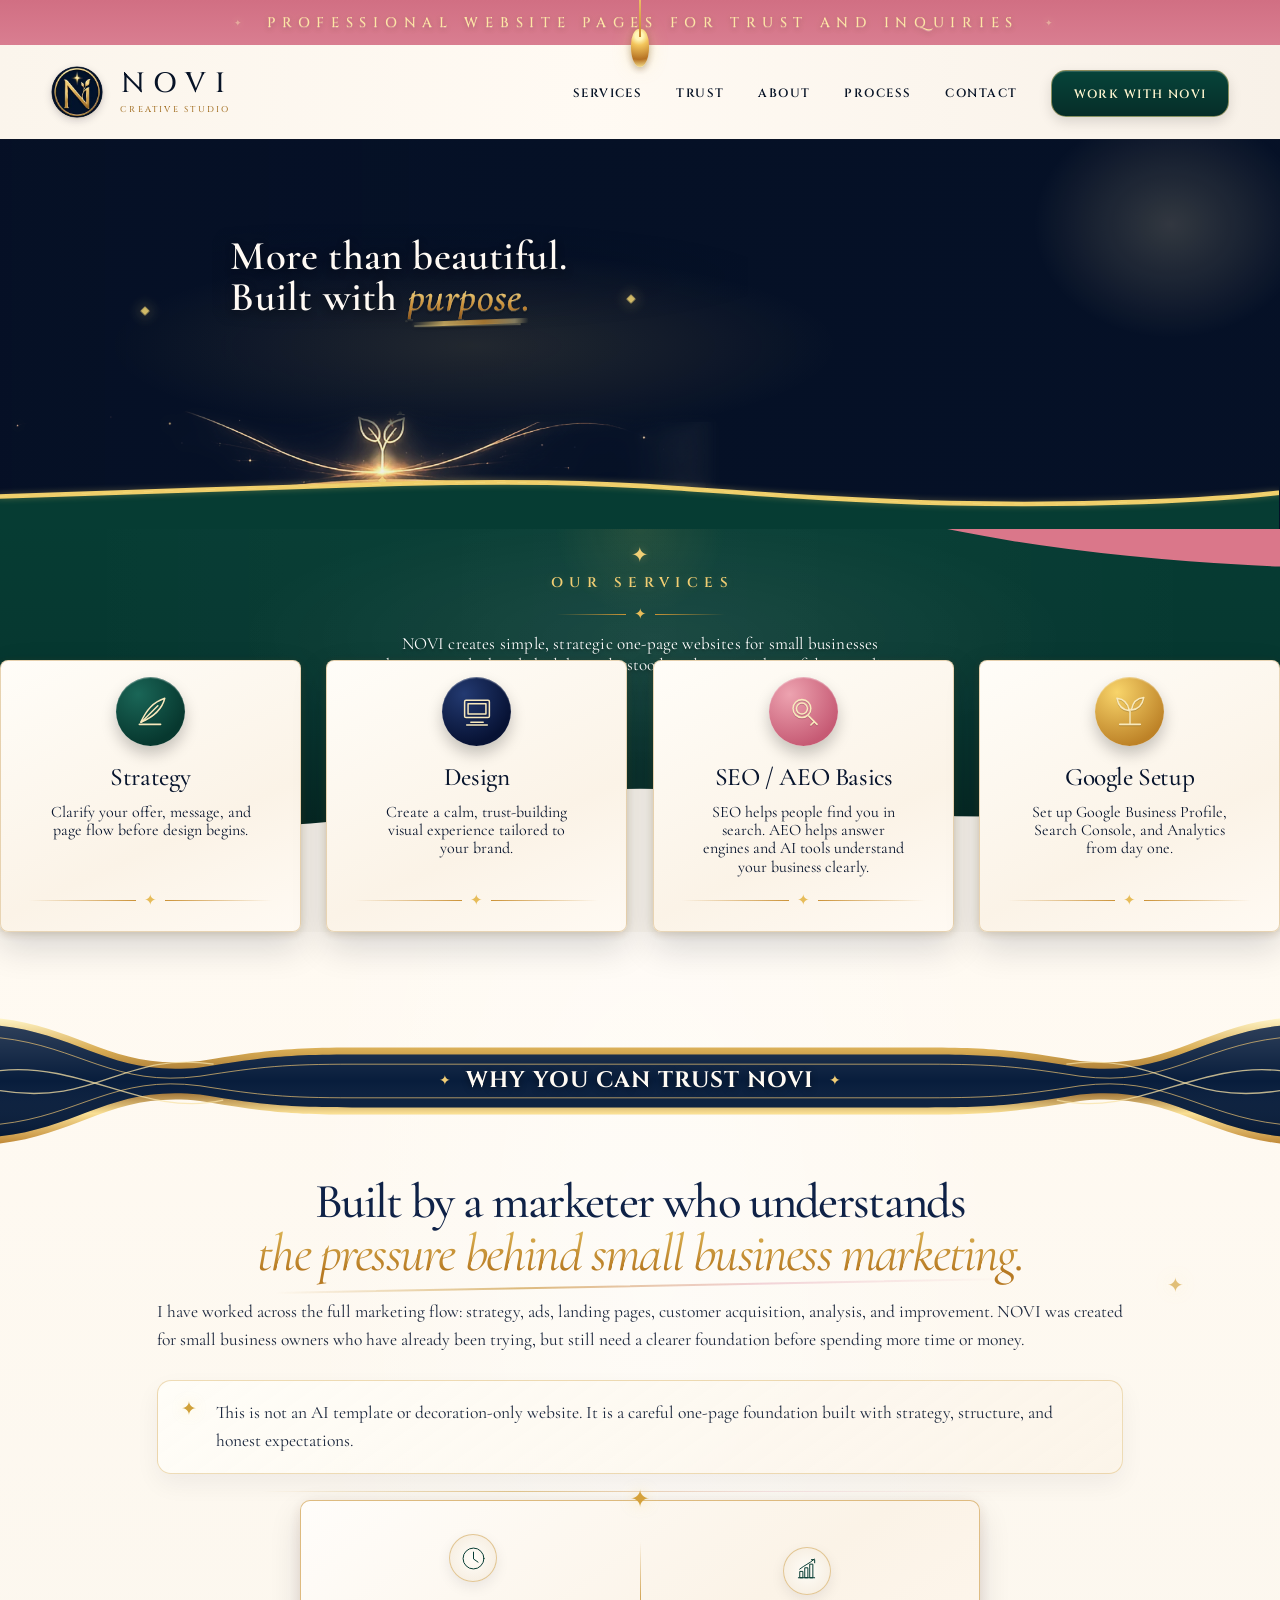
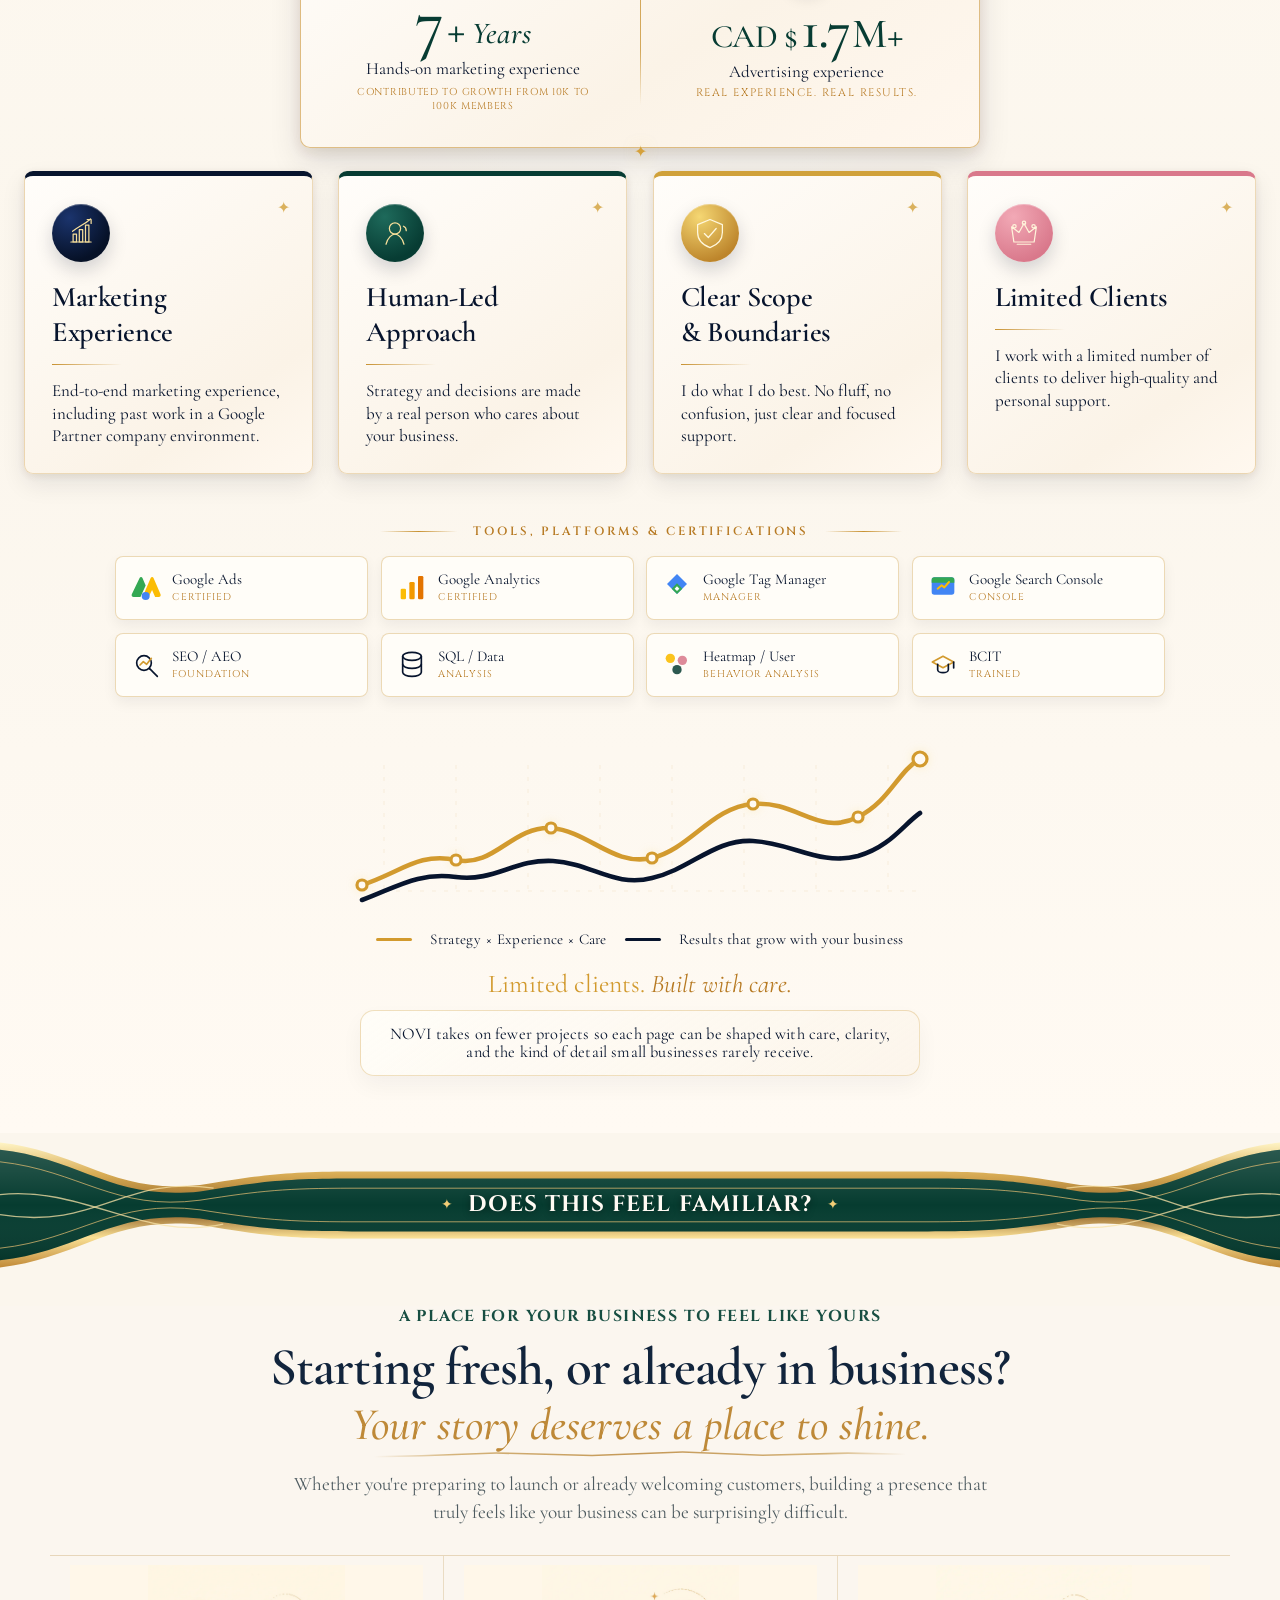
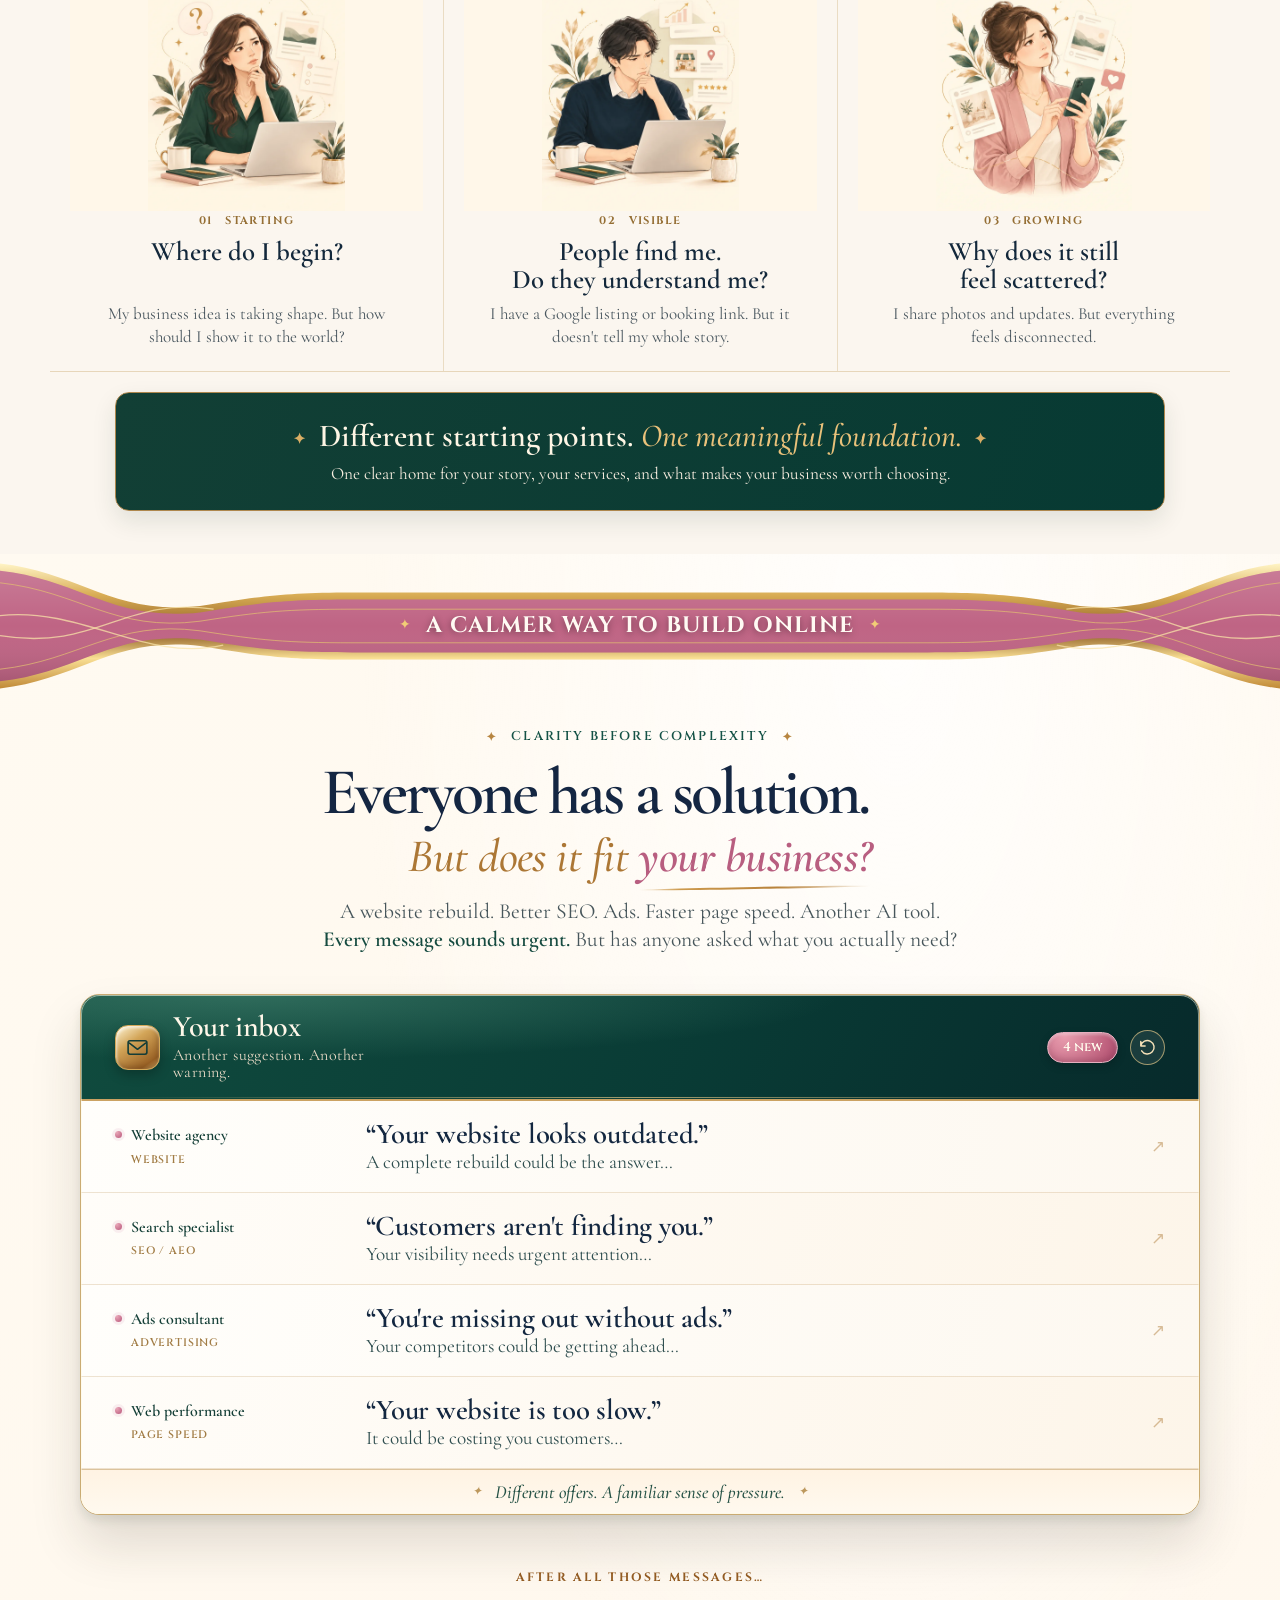
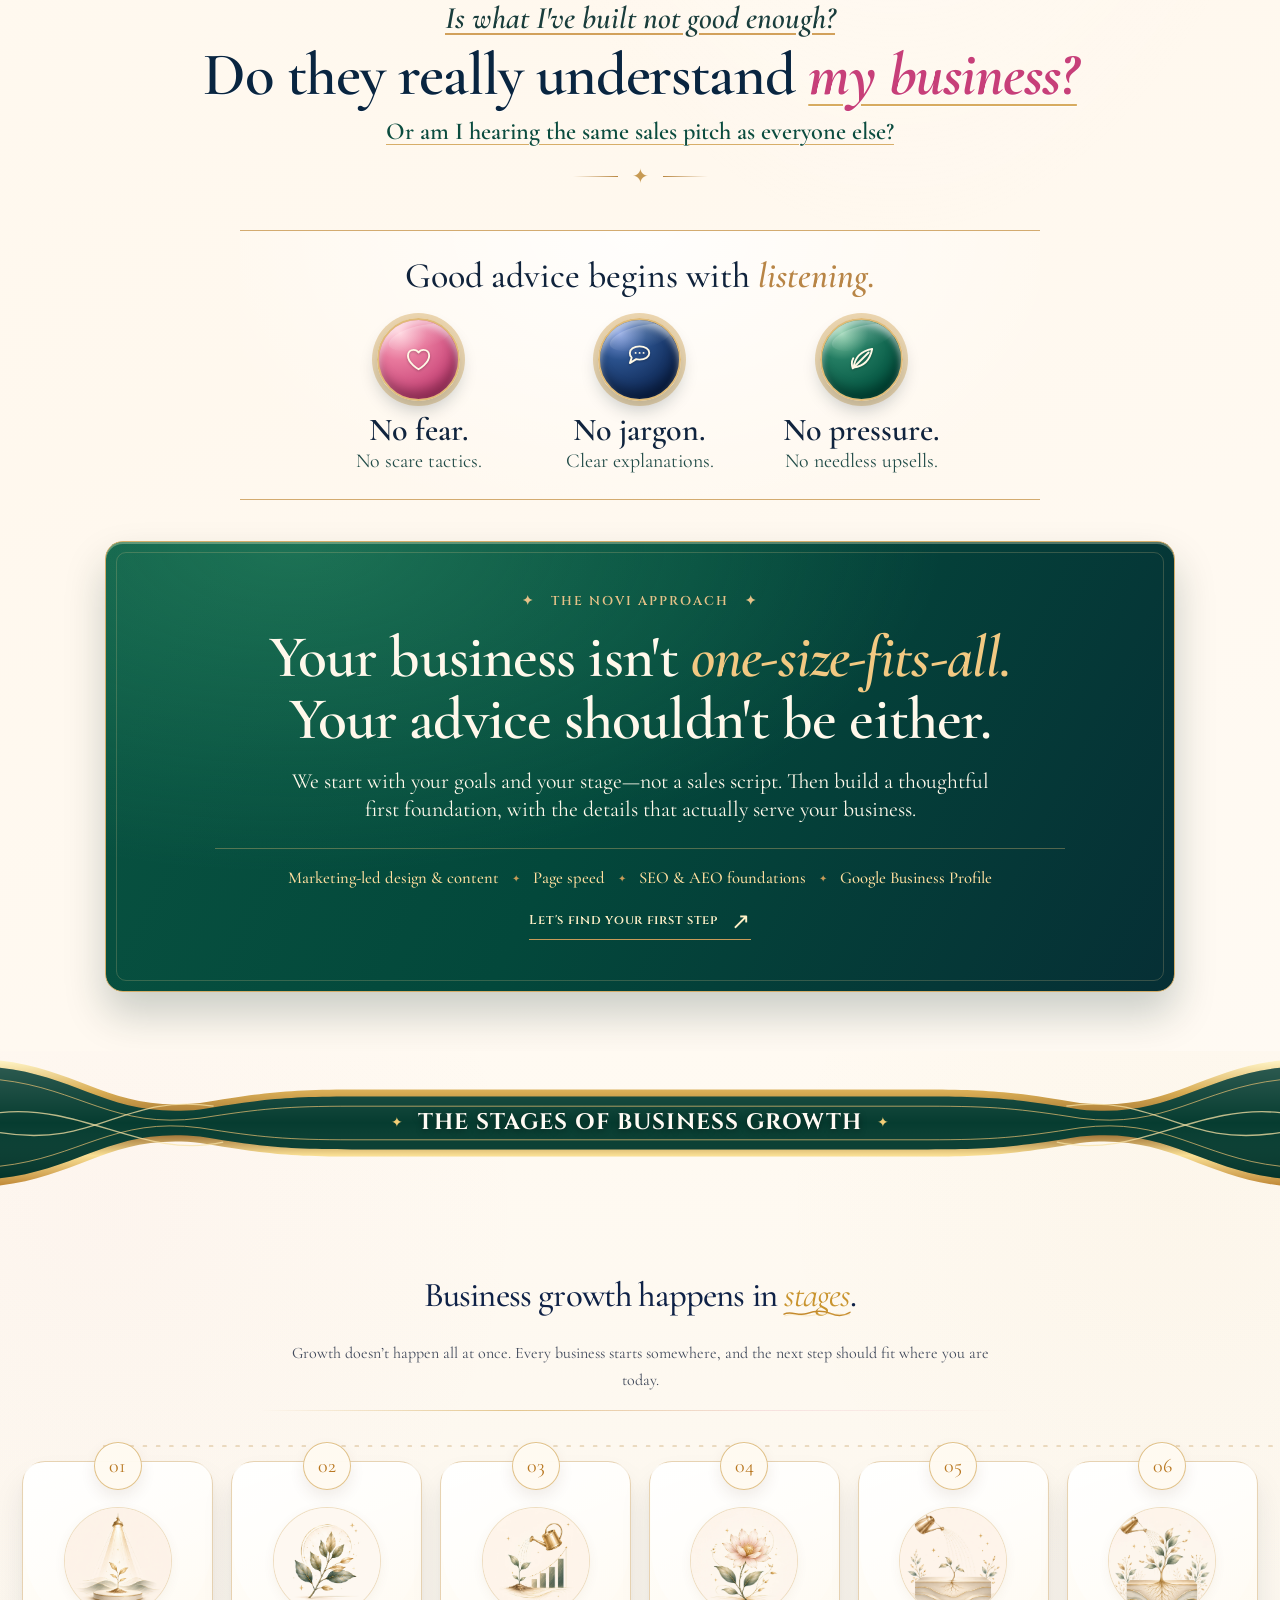
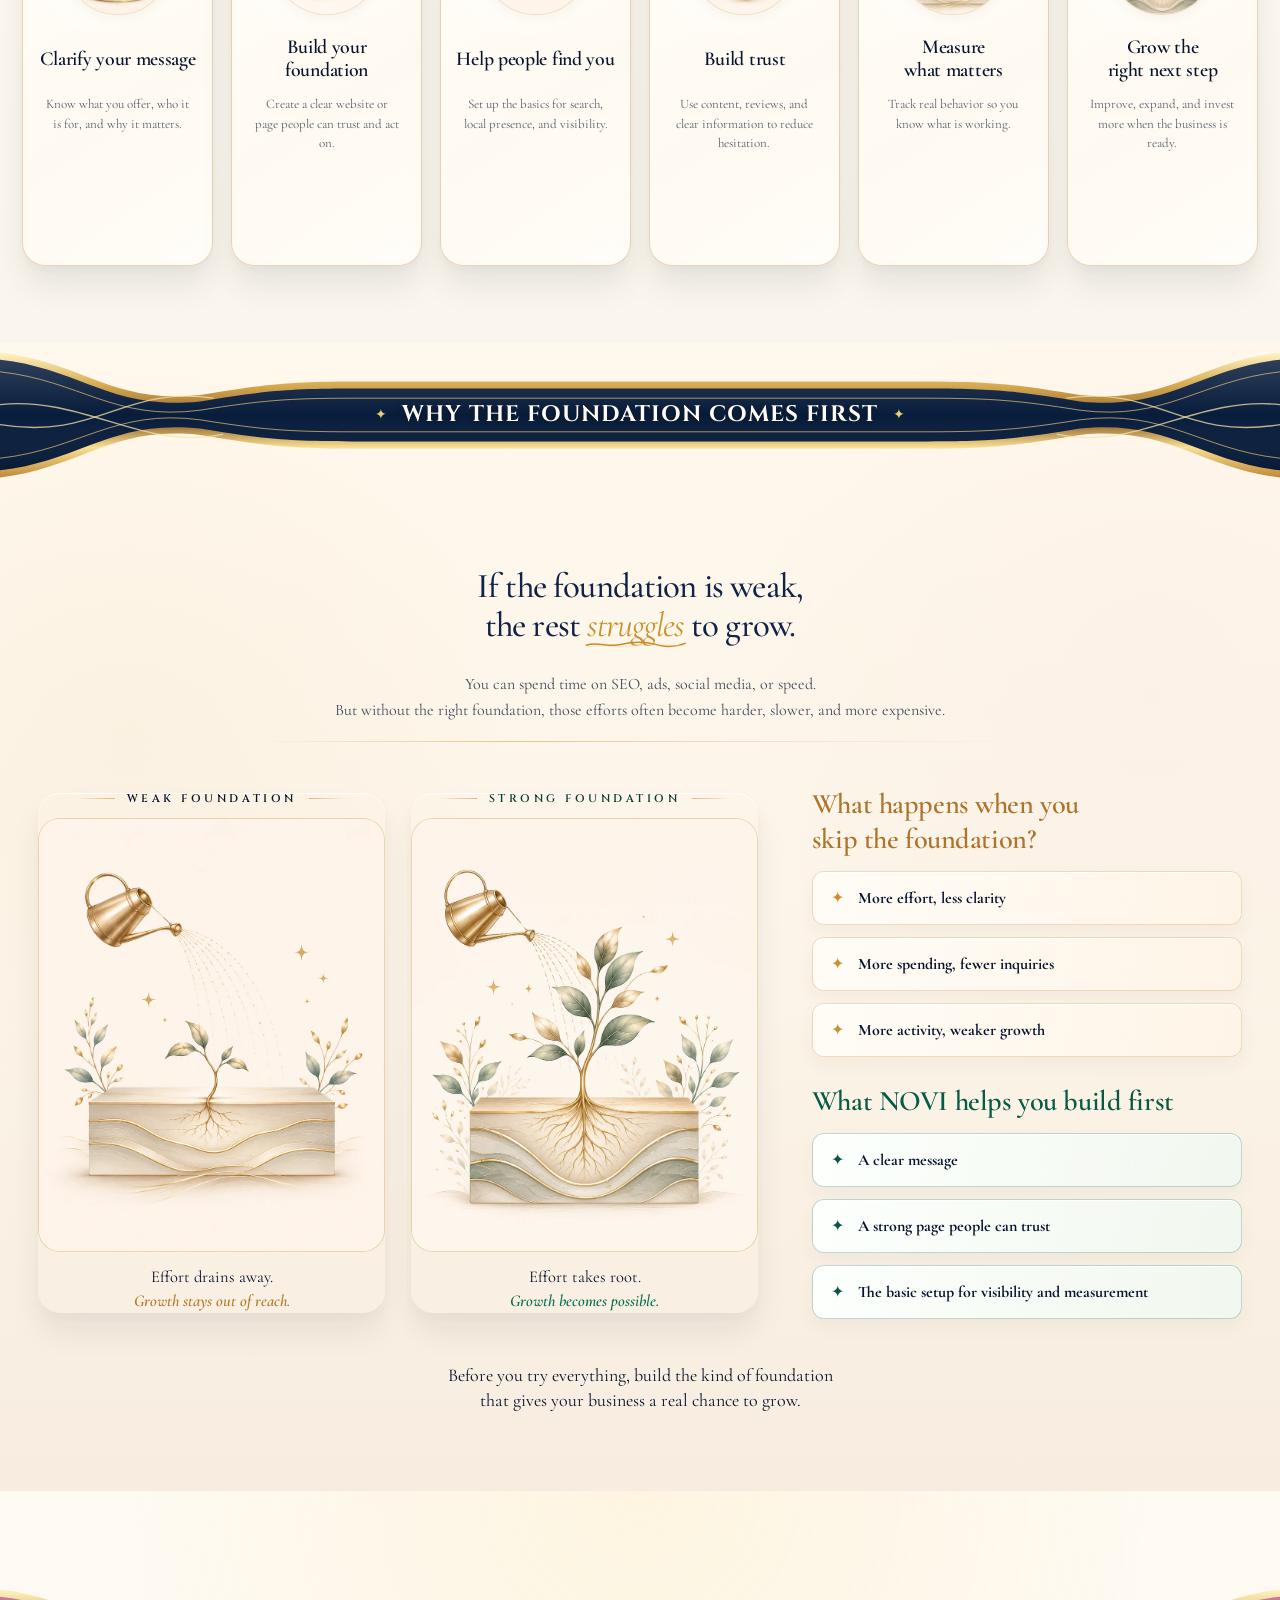
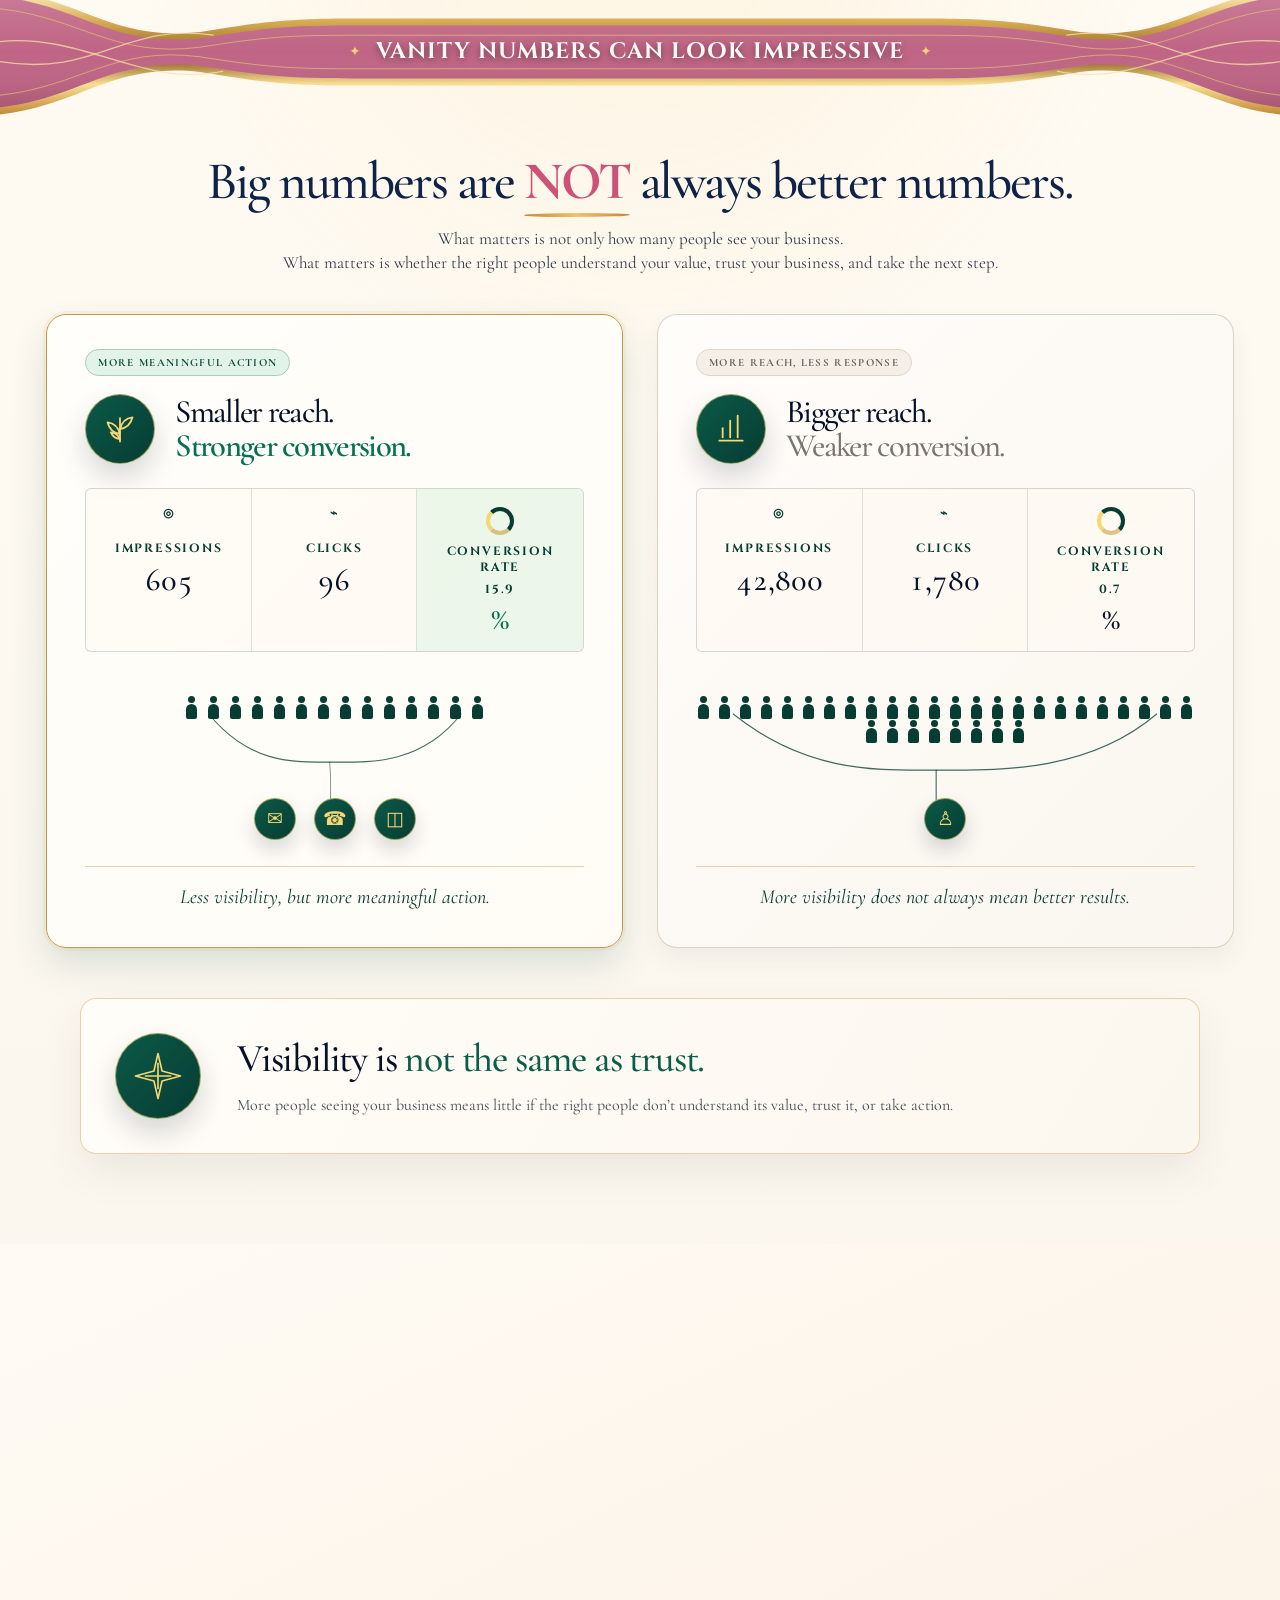
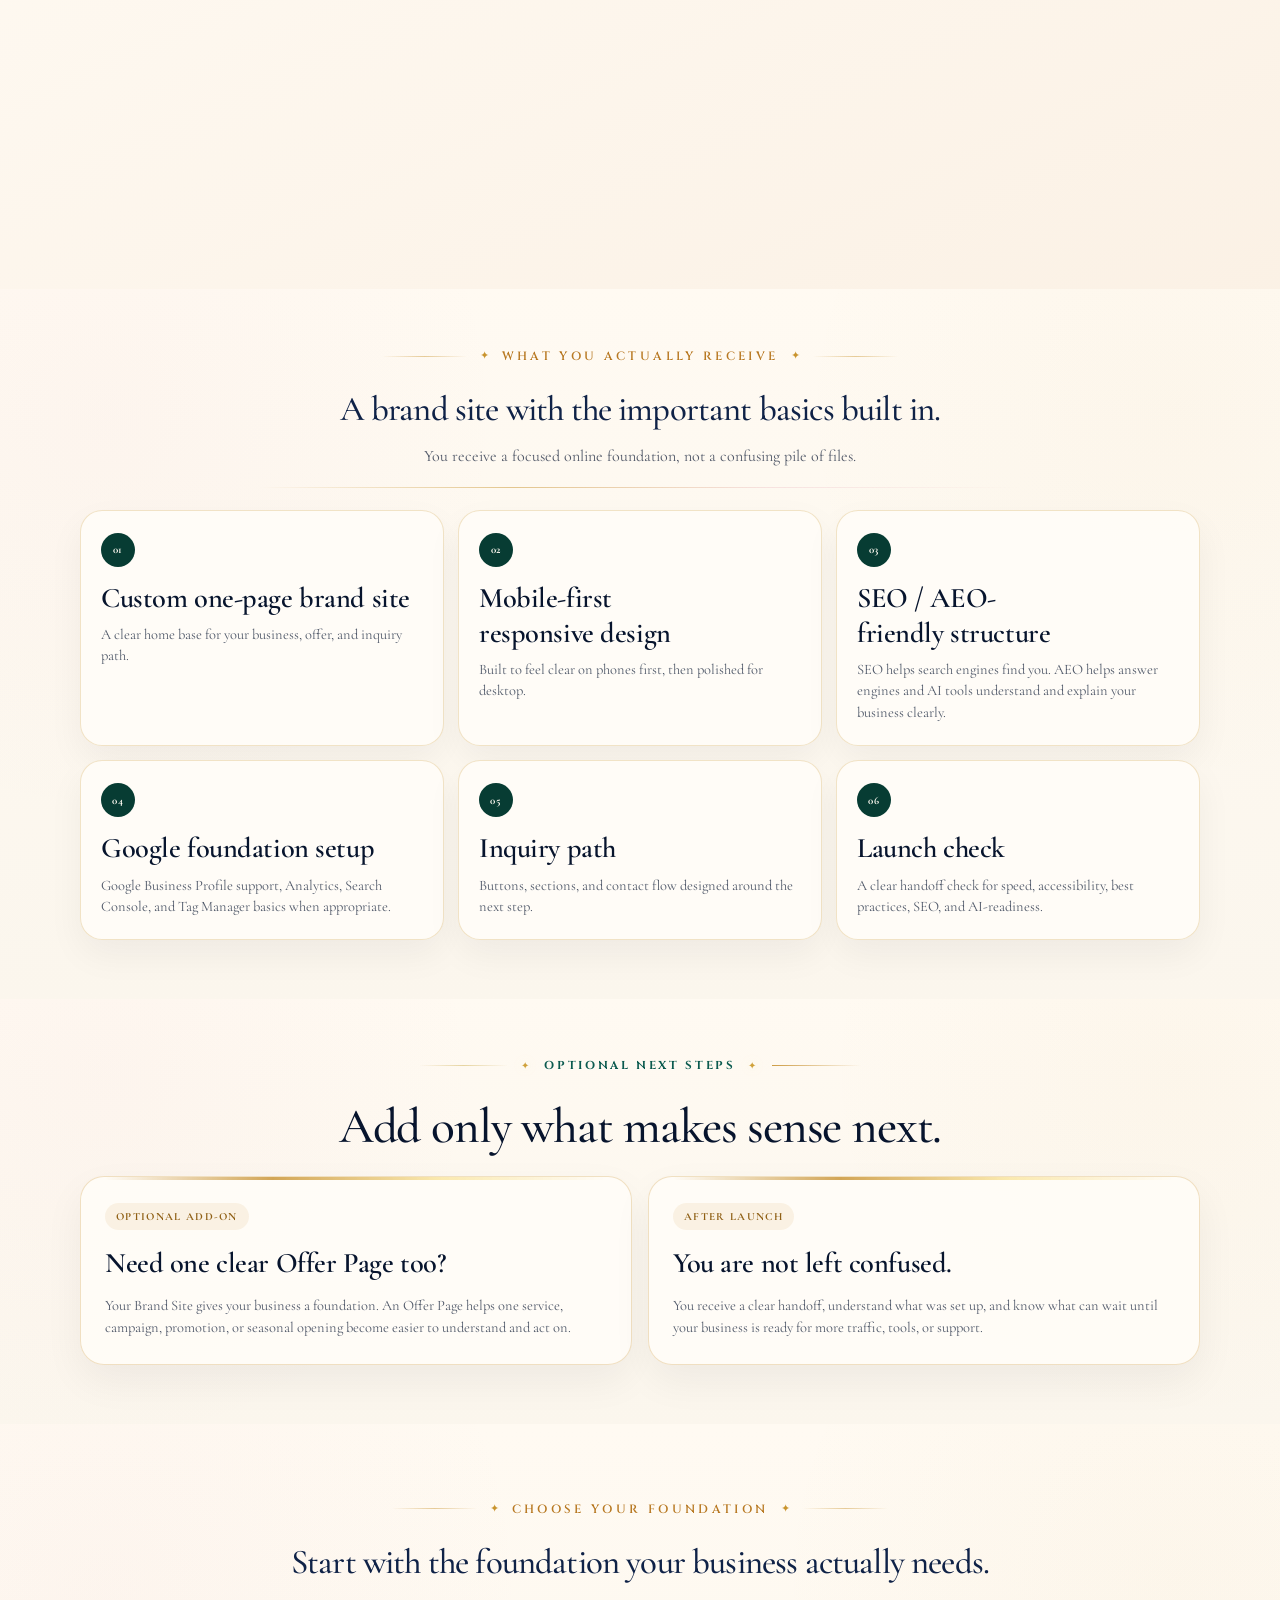
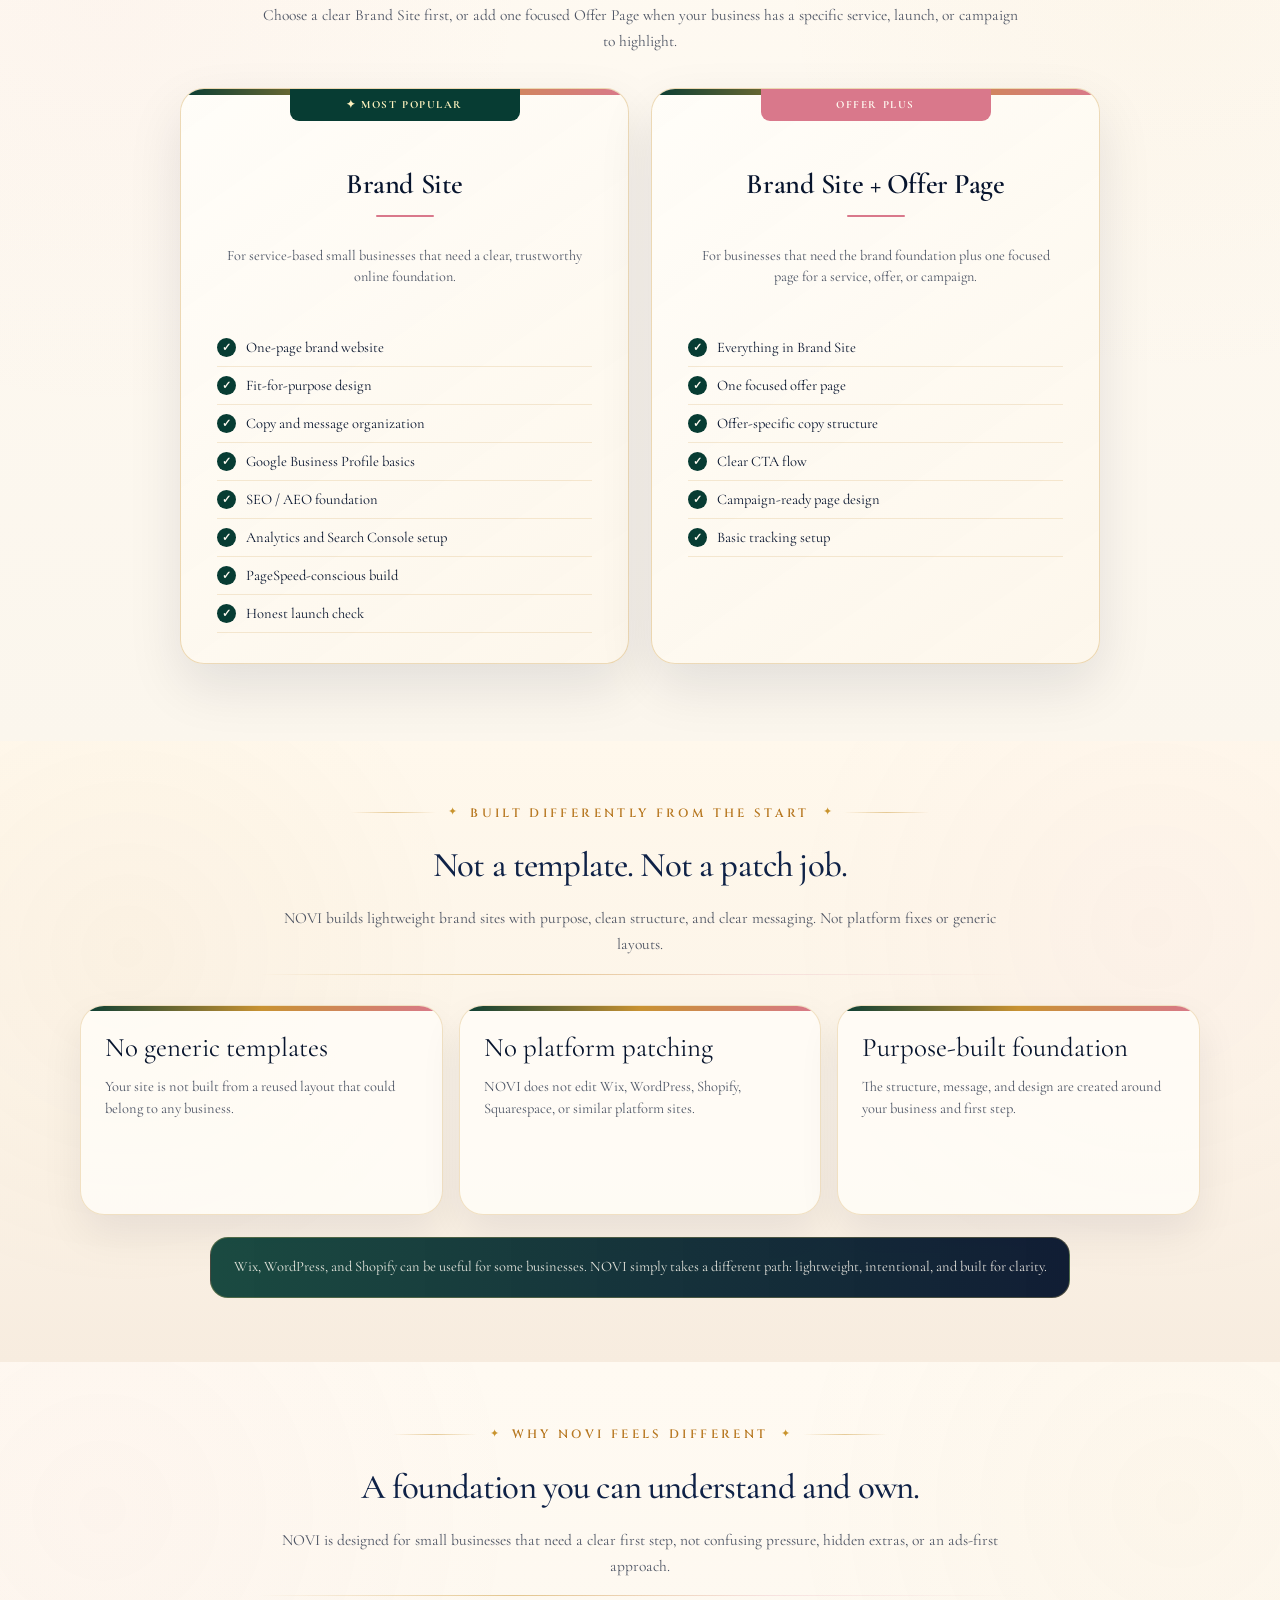
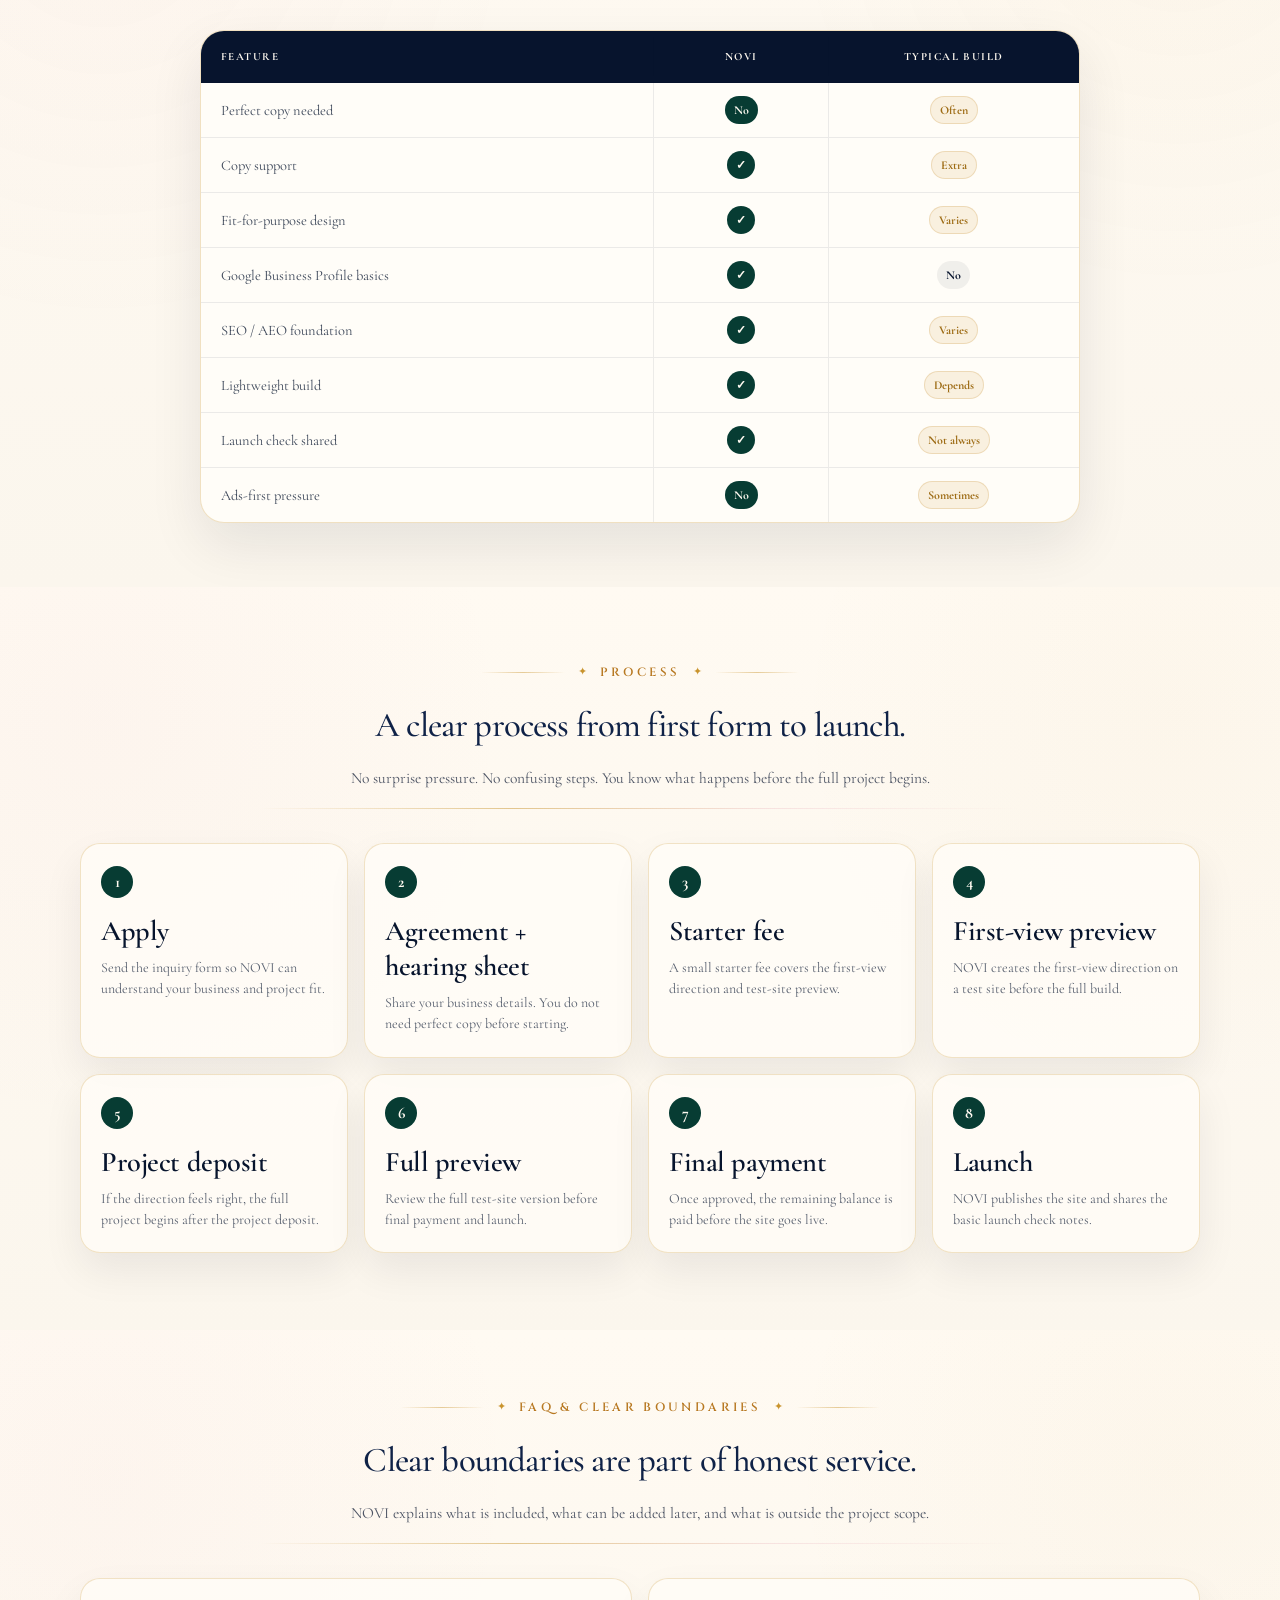
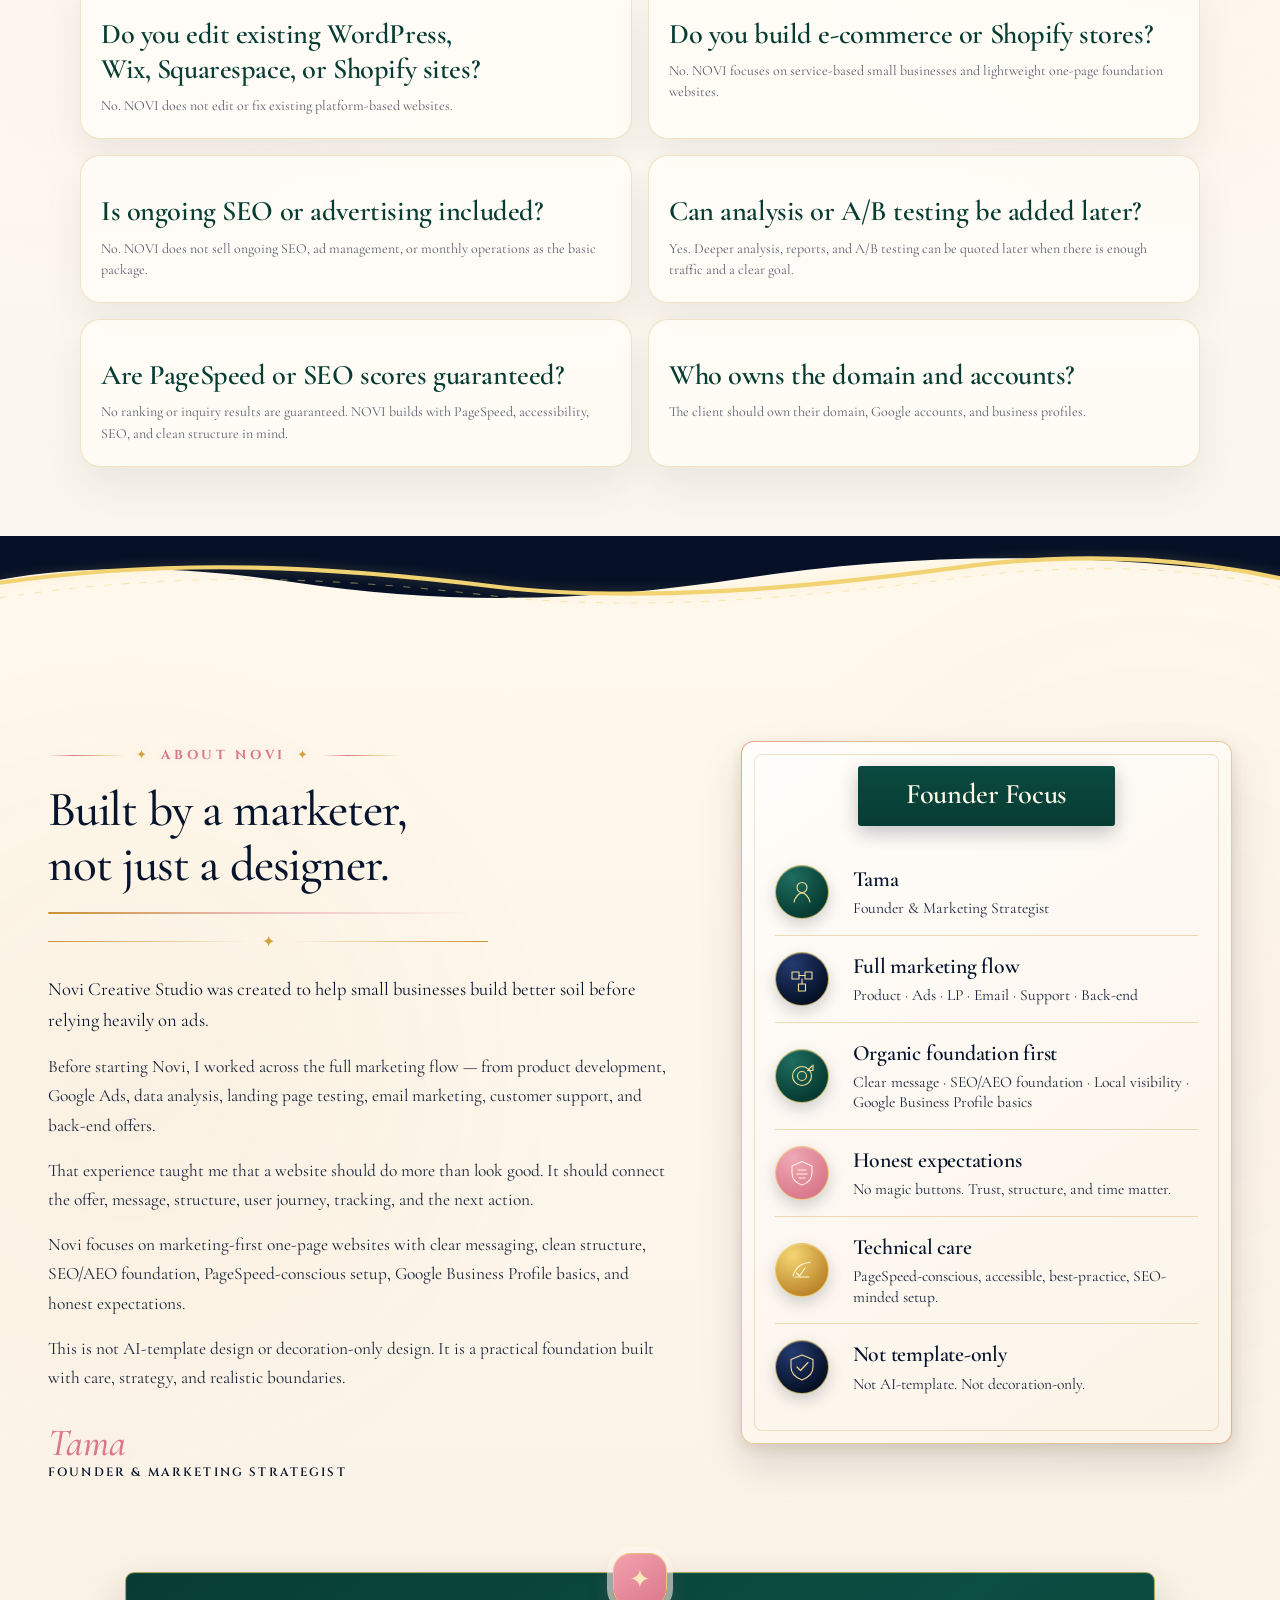
==== commit 671dbad5: "Add files via upload" ====
--- a/index.html
+++ b/index.html
@@ -80,7 +80,8 @@
   ]
 }
   </script>
-</head>
+<link href="assets/css/novi-story-editorial.css?v=1" rel="stylesheet"/><link href="assets/css/novi-calm-luxe.css?v=calm-luxe-20261024" rel="stylesheet"/>
+<link href="assets/css/novi-stages-finish.css" rel="stylesheet"/><link href="assets/css/novi-foundation-polish.css" rel="stylesheet"/><link href="assets/css/novi-visibility-refined.css" rel="stylesheet"/><link href="assets/css/novi-realproof.css" rel="stylesheet"/></head>
 <body>
 <a class="skip-link" href="#services">Skip to content</a>
 <div aria-label="Brand message" class="top-ribbon">
@@ -295,96 +296,35 @@
 <span aria-hidden="true" class="novi-ribbon__star">✦</span>
 </p>
 </div>
-<section aria-labelledby="first-stage-title" class="first-stage-section observed-section novi-pieces-section segment-type-a bg-soft-rose novi-heading-system-v163 familiar-polish-section v238-uploaded-illustration-flow v240-people-only-no-card v241-fe-layout-html-css v242-illustration-swap v249-fe-inspired-relayout novi-segment novi-segment--editorial novi-surface--rose" id="first-stage">
-<div class="first-stage-frame novi-pieces-frame familiar-polish-frame v238-frame">
-<header class="first-stage-header novi-pieces-header familiar-polish-header">
-<h2 class="novi-ref-heading-v163 familiar-polish-title familiar-heading-uploaded-design novi-type novi-type--h2" id="first-stage-title">
-<span class="familiar-heading-line familiar-heading-line--first">You have already tried.</span>
-<span class="familiar-heading-line familiar-heading-line--second"><em>But you still need a website</em></span>
-<span class="familiar-heading-line familiar-heading-line--third">you feel <strong>confident</strong> sharing.</span>
-</h2>
-<p class="novi-pieces-lede familiar-polish-lede">
-        This is not for someone who has done nothing. It is for small business owners who have already been trying to show up online, but still do not have one clear place that feels like their business.
-      </p>
+<section aria-labelledby="first-stage-title" class="novi-story-familiar novi-segment" id="first-stage">
+<div class="novi-story-familiar__inner">
+<header class="novi-story-intro">
+<p class="novi-story-eyebrow">A place for your business to feel like yours</p>
+<h2 id="first-stage-title">Starting fresh, or already in business?</h2>
+<p class="novi-story-goldline"><em>Your story deserves a place to shine.</em></p>
+<p class="novi-story-deck">Whether you're preparing to launch or already welcoming customers, building a presence that truly feels like your business can be surprisingly difficult.</p>
 </header>
-<div aria-labelledby="familiar-story-title" class="v249-story-canvas">
-<div class="v249-story-heading-wrap">
-<h3 class="familiar-polish-kicker novi-type novi-type--h3" id="familiar-story-title">You may have already tried</h3>
-<p class="v249-story-intro">These are the kinds of thoughts many owners quietly carry before they finally want one clear page that truly feels like their business.</p>
-</div>
-<div aria-label="Things small business owners may have already tried" class="v249-story-grid">
-<article class="v249-story-item v249-story-item--copy-top v249-story-item--flyer">
-<div class="v249-story-copy">
-<h4 class="novi-type novi-type--h4">I made a flyer, but it still does not say enough.</h4>
-<p>The pieces are there. The message still feels hard to explain in one clear place.</p>
-</div>
-<img alt="Illustration of a business owner holding a brochure and thinking" class="v249-story-illustration" decoding="async" height="900" loading="lazy" src="assets/images/novi-small-business-flyer-brochure-exact-faceless-transparent.webp" width="828"/>
-</article>
-<article class="v249-story-item v249-story-item--copy-bottom v249-story-item--social">
-<img alt="Illustration of a business owner thinking while looking at social media on a phone" class="v249-story-illustration" decoding="async" height="900" loading="lazy" src="assets/images/novi-small-business-social-media-exact-faceless-transparent.webp" width="852"/>
-<div class="v249-story-copy">
-<h4 class="novi-type novi-type--h4">I post when I can, but it still feels scattered.</h4>
-<p>There are updates, photos, and ideas, but no calm home for the full story.</p>
-</div>
-</article>
-<article class="v249-story-item v249-story-item--copy-top v249-story-item--gbp">
-<div class="v249-story-copy">
-<h4 class="novi-type novi-type--h4">People can find me, but do they understand me?</h4>
-<p>Your business is visible, but your offer, care, and value still need a clearer shape.</p>
-</div>
-<img alt="Illustration of a business owner thinking at a laptop while looking at Google Business Profile visibility" class="v249-story-illustration" decoding="async" height="771" loading="lazy" src="assets/images/novi-google-business-profile-exact-faceless-transparent.webp" width="900"/>
-</article>
-<article class="v249-story-item v249-story-item--copy-bottom v249-story-item--template">
-<img alt="Illustration of a business owner thinking at a laptop after trying a website template" class="v249-story-illustration" decoding="async" height="860" loading="lazy" src="assets/images/novi-website-template-exact-faceless-transparent.webp" width="900"/>
-<div class="v249-story-copy">
-<h4 class="novi-type novi-type--h4">I tried a template, but it does not feel like my business.</h4>
-<p>The page exists, but the words, flow, and feeling do not fully match what you do.</p>
-</div>
-</article>
-</div>
-</div>
-<div aria-label="How NOVI helps after you have already tried" class="v249-reflection-flow">
-<section aria-labelledby="confidence-card-title" class="v249-reflection-card novi-segment novi-segment--custom">
-<div class="v249-reflection-main">
-<div class="v249-reflection-head">
-<p class="v249-reflection-eyebrow">When it still feels overwhelming</p>
-<h3 class="v258-confidence-one-line novi-type novi-type--h3" id="confidence-card-title">
-<span class="v258-confidence-one-line__text">Still not confident sharing your website?</span>
-</h3>
-<p class="v249-reflection-support">That usually means the pieces exist, but they still need one calm place to come together.</p>
-</div>
-<div class="v249-reflection-body">
-<p>Not because you have not worked hard. The online world can feel overwhelming: too many tools, too many opinions, too many sales messages, and prices that are hard to understand.</p>
-<p>NOVI helps turn your words, photos, services, and business basics into one calm, clear page where people can understand you, trust you, and take the next step.</p>
-</div>
-</div>
-<div aria-label="Materials you can bring" class="v249-reflection-note" role="note">
-<p><strong>No big meeting needed.</strong> Expensive professional materials are not required. Existing photos, logos, notes, ideas, and business basics are all welcome. If you already have polished materials you want to use, those are welcome too.</p>
-</div>
-</section>
-<section aria-labelledby="not-behind-title" class="v249-outcome novi-segment novi-segment--custom">
-<h3 class="novi-type novi-type--h3" id="not-behind-title">You are not behind.</h3>
-<p>You already have pieces. You just need one calm place that helps people understand you, trust you, and take the next step.</p>
-<ul aria-label="What NOVI helps create">
-<li><span aria-hidden="true"><svg viewbox="0 0 48 48"><path d="M10 12h28v19H18l-8 7z"></path><path d="M17 19h14M17 25h10"></path></svg></span><strong>Clear message</strong><small>People quickly understand what you offer.</small></li>
-<li><span aria-hidden="true"><svg viewbox="0 0 48 48"><rect height="8" rx="1" width="10" x="19" y="8"></rect><rect height="8" rx="1" width="10" x="7" y="31"></rect><rect height="8" rx="1" width="10" x="19" y="31"></rect><rect height="8" rx="1" width="10" x="31" y="31"></rect><path d="M24 16v9M12 25h24M12 25v6M24 25v6M36 25v6"></path></svg></span><strong>Calm structure</strong><small>Your words, services, and trust signals finally connect.</small></li>
-<li><span aria-hidden="true"><svg viewbox="0 0 48 48"><circle cx="24" cy="24" r="17"></circle><path d="m16 24 6 6 11-13"></path></svg></span><strong>Easy next step</strong><small>Visitors know how to contact you or move forward.</small></li>
-</ul>
-</section>
-</div> </div>
-</section>
-<div aria-hidden="true" class="novi-story-divider observed-section novi-transition novi-transition--wave">
-<svg focusable="false" preserveaspectratio="none" viewbox="0 0 1440 120">
-<path class="divider-line-top" d="M0 18 C200 4 360 6 520 18 C720 34 930 30 1120 18 C1260 10 1365 10 1440 18"></path>
-<path class="divider-wave-main" d="M0 44 C155 18 330 18 510 38 C700 60 890 70 1088 44 C1245 24 1350 28 1440 44"></path>
-<path class="divider-wave-soft" d="M0 64 C168 44 340 44 520 60 C702 78 905 82 1100 60 C1258 42 1368 46 1440 60"></path>
-<circle class="divider-dot" cx="720" cy="102" r="3.5"></circle>
-<path class="divider-drop" d="M720 72 C720 84 720 92 720 106"></path>
-</svg>
-</div>
-<section aria-labelledby="calm-build-title" class="familiar-section nofear-reference-section observed-section segment-type-b bg-soft-rose novi-heading-system-v163 novi-segment novi-segment--compact novi-surface--rose" id="calm-build">
-<div aria-hidden="true" class="familiar-scroll-sparkles"><span></span><span></span><span></span></div>
-<div class="novi-ribbon novi-ribbon--wave novi-ribbon--pink novi-ribbon--calmer">
+<div aria-label="Different moments in building a small business online" class="novi-story-portraits" role="group">
+<article class="novi-story-portrait">
+<div class="novi-story-portrait__image"><img alt="Business owner looking concerned while reviewing her DIY website and wondering how to begin." decoding="async" height="1100" loading="lazy" src="assets/images/novi-business-owner-planning-brand-launch.webp" width="900"/></div>
+<div class="novi-story-portrait__words"><p class="novi-story-portrait__stage">01 <span>Starting</span></p><h3>Where do I begin?</h3><p>My business idea is taking shape. But how should I show it to the world?</p></div>
+</article>
+<article class="novi-story-portrait">
+<div class="novi-story-portrait__image"><img alt="Local business owner looking concerned while reviewing his Google Business listing and visibility." decoding="async" height="1100" loading="lazy" src="assets/images/novi-local-business-owner-reviewing-google-profile.webp" width="900"/></div>
+<div class="novi-story-portrait__words"><p class="novi-story-portrait__stage">02 <span>Visible</span></p><h3>People find me.<br/>Do they understand me?</h3><p>I have a Google listing or booking link. But it doesn't tell my whole story.</p></div>
+</article>
+<article class="novi-story-portrait">
+<div class="novi-story-portrait__image"><img alt="Small business owner looking concerned about managing social media and his online presence." decoding="async" height="1100" loading="lazy" src="assets/images/novi-business-owner-social-presence-planning.webp" width="900"/></div>
+<div class="novi-story-portrait__words"><p class="novi-story-portrait__stage">03 <span>Growing</span></p><h3>Why does it still<br/>feel scattered?</h3><p>I share photos and updates. But everything feels disconnected.</p></div>
+</article>
+</div>
+<div class="novi-story-familiar__resolve">
+<h3><span aria-hidden="true">✦</span> Different starting points. <em>One meaningful foundation.</em> <span aria-hidden="true">✦</span></h3>
+<p>One clear home for your story, your services, and what makes your business worth choosing.</p>
+</div>
+</div>
+</section>
+<section aria-labelledby="calm-build-title" class="novi-story-calm novi-segment" id="calm-build"><div class="novi-ribbon novi-ribbon--wave novi-ribbon--pink novi-ribbon--calmer">
 <svg aria-hidden="true" class="novi-ribbon__wave" focusable="false" preserveaspectratio="none" viewbox="0 0 1600 180">
 <defs><lineargradient id="novi-ribbon-3-ribbon-metal" x1="0" x2="0" y1="0" y2="1"><stop offset="0" stop-color="#fff4c5"></stop><stop offset=".25" stop-color="#d9ad55"></stop><stop offset=".55" stop-color="#8c5b21"></stop><stop offset=".76" stop-color="#f9df94"></stop><stop offset="1" stop-color="#c18a38"></stop></lineargradient><lineargradient id="novi-ribbon-3-ribbon-sheen" x1="0" x2="0" y1="0" y2="1"><stop offset="0" stop-color="#fff" stop-opacity=".15"></stop><stop offset=".5" stop-color="#fff" stop-opacity="0"></stop><stop offset="1" stop-color="#000" stop-opacity=".12"></stop></lineargradient></defs>
 <path class="novi-ribbon__outer" d="M0 12 C100 23 140 77 250 65 C324 53 355 48 440 48 L1160 48 C1245 48 1276 53 1350 65 C1460 77 1500 23 1600 12 L1600 168 C1500 157 1460 103 1350 115 C1276 127 1245 132 1160 132 L440 132 C355 132 324 127 250 115 C140 103 100 157 0 168 Z" fill="url(#novi-ribbon-3-ribbon-metal)"></path>
@@ -401,127 +341,60 @@
 <span aria-hidden="true" class="novi-ribbon__star">✦</span>
 </p>
 </div>
-<div class="familiar-inner">
-<div class="familiar-intro reveal-item">
-<h2 class="novi-ref-heading-v163 novi-type novi-type--h2" id="calm-build-title">You do <span class="novi-em-not calmer-not">NOT</span> need to figure everything out <span class="calmer-first">first.</span></h2>
-<p class="familiar-clarity">NOVI helps you understand what matters now, what can wait, and what is optional before you spend more time or money.</p>
-</div>
-<div class="familiar-body">
-<div class="familiar-message reveal-item">
-<h3 class="novi-type novi-type--h3"><span>No fear.</span><span>No jargon.</span><span>No pressure.</span></h3>
-<a class="familiar-tagline" href="#contact"><span class="familiar-tagline__text">Start Your First Step</span><span aria-hidden="true" class="familiar-tagline__arrow">→</span></a>
-</div>
-<div aria-hidden="true" class="nofear-flow-connector">
-<svg focusable="false" preserveaspectratio="none" viewbox="0 0 560 240">
-<path class="nofear-flow-base nofear-flow-base-1" d="M8 38 C88 2, 146 6, 206 38 C266 70, 332 76, 404 54 C464 36, 508 28, 552 32" pathlength="100"></path>
-<path class="nofear-flow-light nofear-flow-light-1" d="M8 38 C88 2, 146 6, 206 38 C266 70, 332 76, 404 54 C464 36, 508 28, 552 32" pathlength="100"></path>
-<path class="nofear-flow-base nofear-flow-base-2" d="M8 118 C92 90, 154 90, 214 118 C274 146, 338 152, 408 132 C468 116, 512 110, 552 114" pathlength="100"></path>
-<path class="nofear-flow-light nofear-flow-light-2" d="M8 118 C92 90, 154 90, 214 118 C274 146, 338 152, 408 132 C468 116, 512 110, 552 114" pathlength="100"></path>
-<path class="nofear-flow-base nofear-flow-base-3" d="M8 198 C92 170, 154 170, 216 198 C276 226, 340 230, 410 210 C470 194, 514 190, 552 194" pathlength="100"></path>
-<path class="nofear-flow-light nofear-flow-light-3" d="M8 198 C92 170, 154 170, 216 198 C276 226, 340 230, 410 210 C470 194, 514 190, 552 194" pathlength="100"></path>
-</svg>
-</div>
-<div class="familiar-support reveal-item">
-<div aria-label="NOVI reassurance" class="promise-row">
-<article class="promise-card promise-fear">
-<span aria-hidden="true" class="promise-icon"><svg focusable="false" viewbox="0 0 42 42"><path d="M21 32S9 25.4 9 16.8c0-4 2.8-6.8 6.5-6.8 2.2 0 4.2 1.1 5.5 3 1.3-1.9 3.3-3 5.5-3 3.7 0 6.5 2.8 6.5 6.8C33 25.4 21 32 21 32Z"></path></svg></span>
-<span class="promise-label">No fear</span>
-<p>No scare tactics. No making you feel behind.</p>
-<div aria-hidden="true" class="promise-card-line"><span></span><b>✦</b><span></span></div>
-</article>
-<article class="promise-card promise-jargon">
-<span aria-hidden="true" class="promise-icon"><svg focusable="false" viewbox="0 0 42 42"><path d="M10 13.5c0-4.2 4.5-7.5 11-7.5s11 3.3 11 7.5S27.5 21 21 21c-1.3 0-2.6-.1-3.8-.5L10 25l2.1-6.2A6.8 6.8 0 0 1 10 13.5Z"></path><path d="M16.5 13.5h.1M21 13.5h.1M25.5 13.5h.1"></path></svg></span>
-<span class="promise-label">No jargon</span>
-<p>Clear words, simple explanations, and honest guidance.</p>
-<div aria-hidden="true" class="promise-card-line"><span></span><b>✦</b><span></span></div>
-</article>
-<article class="promise-card promise-pressure">
-<span aria-hidden="true" class="promise-icon"><svg focusable="false" viewbox="0 0 42 42"><path d="M12 30c11.5-1.5 18.6-8.6 21-21-12.4 2.4-19.5 9.5-21 21Z"></path><path d="M12 30 29 13"></path><path d="M11 31c-1.5-4.4-1.3-8.2.6-11.5"></path></svg></span>
-<span class="promise-label">No pressure</span>
-<p>Only the next useful step, not unnecessary upsells.</p>
-<div aria-hidden="true" class="promise-card-line"><span></span><b>✦</b><span></span></div>
-</article>
-</div>
-</div>
-</div>
-<p class="familiar-bottom reveal-item">
-<span aria-hidden="true" class="familiar-bottom-mark">✦</span>
-<strong>Start calm. Build clear.</strong>
-<span>NOVI helps you choose the next step with clarity and care.</span>
-</p>
-</div>
-</section>
-<section aria-labelledby="foundation-priority-title" class="foundation-priority-section observed-section novi-advice-section novi-signal-section segment-type-ab bg-main-ivory novi-heading-system-v163 novi-segment novi-segment--bridge novi-surface--ivory" id="foundation-first">
-<div class="novi-advice-inner novi-signal-inner">
-<header class="novi-advice-header novi-signal-header reveal-item">
-<div aria-label="Too many you need this messages" class="novi-advice-eyebrow projection-question-box projection-question-box--luxury">
-<img alt="" class="projection-question-box__badge-image" decoding="async" height="160" loading="lazy" src="assets/images/novi-question-badge-gold.svg" width="160"/>
-<div class="projection-question-box__panel">
-<span aria-hidden="true" class="projection-question-box__top-star">✦</span>
-<span aria-hidden="true" class="projection-question-box__star projection-question-box__star--left">✦</span>
-<p class="projection-question-box__text"><span class="projection-question-box__word">TOO MANY</span> <span class="projection-question-box__word">“YOU NEED THIS”</span> <span class="projection-question-box__word">MESSAGES?</span></p>
-<span aria-hidden="true" class="projection-question-box__star projection-question-box__star--right">✦</span>
-</div>
-</div>
-<h2 class="novi-advice-title novi-ref-heading-v163 novi-type novi-type--h2" id="foundation-priority-title">
-<span>Everything can matter.</span>
-<span>But <em class="novi-em-not">NOT</em> everything has to happen <em class="novi-em-first">first.</em></span>
-</h2>
-<p class="novi-signal-lede">When every message feels urgent, the most important things are the easiest to push aside.</p>
+<div class="novi-calm-luxe">
+<header class="novi-calm-luxe__intro">
+<p class="novi-calm-luxe__eyebrow"><span aria-hidden="true">✦</span> CLARITY BEFORE COMPLEXITY <span aria-hidden="true">✦</span></p>
+<h2 id="calm-build-title">Everyone has a solution.</h2>
+<p class="novi-calm-luxe__question">But does it fit <em>your business?</em></p>
+<p class="novi-calm-luxe__deck">A website rebuild. Better SEO. Ads. Faster page speed. Another AI tool.<br class="novi-calm-luxe__break"/> <strong>Every message sounds urgent.</strong> But has anyone asked what you actually need?</p>
 </header>
-<div aria-label="Common online advice that can overwhelm small business owners" class="novi-signal-board reveal-item">
-<article class="novi-signal-card">
-<span class="signal-number">01</span>
-<h3 class="novi-type novi-type--h3">Better website?</h3>
-<p>Maybe. But first, the message and page structure need to be clear.</p>
-</article>
-<article class="novi-signal-card">
-<span class="signal-number">02</span>
-<h3 class="novi-type novi-type--h3">SEO or AEO?</h3>
-<p>Useful basics help, but they should support a page people can understand.</p>
-</article>
-<article class="novi-signal-card">
-<span class="signal-number">03</span>
-<h3 class="novi-type novi-type--h3">Ads?</h3>
-<p>Ads can bring traffic, but traffic is wasted if the foundation is confusing.</p>
-</article>
-<article class="novi-signal-card">
-<span class="signal-number">04</span>
-<h3 class="novi-type novi-type--h3">More posts?</h3>
-<p>Social media works better when there is one trustworthy place to send people.</p>
-</article>
-</div>
-<div class="novi-advice-summary novi-signal-summary reveal-item">
-<p>SEO, AEO, ads, social media, and speed may all have their place.<br/>But your next step should match your purpose, page, and stage.</p>
-<div aria-hidden="true" class="novi-summary-spark"><span></span><b>✦</b><span></span></div>
-<p>Some of those things may matter later.<br/>But your limited time and budget need a clearer order first.</p>
-</div>
-<div class="novi-approach-heading reveal-item">
-<div><span></span><b>✦</b><strong>The NOVI Approach</strong><b>✦</b><span></span></div>
-<p>A calmer, smarter way forward</p>
-</div>
-<div aria-label="The NOVI approach" class="novi-approach-steps reveal-item">
-<article class="novi-approach-step">
-<strong class="novi-step-number">1</strong>
-<div>
-<h3 class="novi-type novi-type--h3">Clarify what matters</h3>
-<p>Clarify your offer, audience, and main goal.</p>
-</div>
-</article>
-<article class="novi-approach-step">
-<strong class="novi-step-number">2</strong>
-<div>
-<h3 class="novi-type novi-type--h3">Build the foundation</h3>
-<p>Create a clear page, improve Google Business Profile basics, and build trust.</p>
-</div>
-</article>
-<article class="novi-approach-step">
-<strong class="novi-step-number">3</strong>
-<div>
-<h3 class="novi-type novi-type--h3">Measure the right things</h3>
-<p>Track what matters and grow at a steady pace.</p>
-</div>
-</article>
+<div class="novi-calm-luxe__inbox-wrap">
+<div aria-label="Examples of marketing sales pitches arriving in a small business owner's inbox" class="novi-calm-inbox">
+<div class="novi-calm-inbox__toolbar">
+<div class="novi-calm-inbox__heading"><span aria-hidden="true" class="novi-calm-inbox__mail-icon"><svg viewbox="0 0 28 28"><rect height="15" rx="2.1" width="21" x="3.5" y="6.5"></rect><path d="m5 9 9 7 9-7"></path></svg></span><div><span class="novi-calm-inbox__heading-main">Your inbox</span><span class="novi-calm-inbox__heading-sub">Another suggestion. Another warning.</span></div></div>
+<div class="novi-calm-inbox__tools"><span aria-label="New messages" class="novi-calm-inbox__status"><span class="novi-calm-inbox__count">5</span> new</span><button aria-label="Replay incoming emails" class="novi-calm-inbox__replay" title="Replay email arrivals" type="button"><svg aria-hidden="true" viewbox="0 0 24 24"><path d="M3.5 10a8.5 8.5 0 1 1 1.1 6.2M3.5 4.5V10h5.5"></path></svg></button></div>
+</div>
+<div class="novi-calm-inbox__list">
+<article class="novi-calm-inbox__letter is-arrived" data-arrival-index="0">
+<div class="novi-calm-inbox__sender"><span aria-hidden="true" class="novi-calm-inbox__unread"></span><span>Website agency</span><small>WEBSITE</small></div><div class="novi-calm-inbox__content"><h3>“Your website looks outdated.”</h3><p>A complete rebuild could be the answer…</p></div><span aria-hidden="true" class="novi-calm-inbox__arrow">↗</span>
+</article>
+<article class="novi-calm-inbox__letter" data-arrival-index="1">
+<div class="novi-calm-inbox__sender"><span aria-hidden="true" class="novi-calm-inbox__unread"></span><span>Search specialist</span><small>SEO / AEO</small></div><div class="novi-calm-inbox__content"><h3>“Customers aren't finding you.”</h3><p>Your visibility needs urgent attention…</p></div><span aria-hidden="true" class="novi-calm-inbox__arrow">↗</span>
+</article>
+<article class="novi-calm-inbox__letter" data-arrival-index="2">
+<div class="novi-calm-inbox__sender"><span aria-hidden="true" class="novi-calm-inbox__unread"></span><span>Ads consultant</span><small>ADVERTISING</small></div><div class="novi-calm-inbox__content"><h3>“You're missing out without ads.”</h3><p>Your competitors could be getting ahead…</p></div><span aria-hidden="true" class="novi-calm-inbox__arrow">↗</span>
+</article>
+<article class="novi-calm-inbox__letter" data-arrival-index="3">
+<div class="novi-calm-inbox__sender"><span aria-hidden="true" class="novi-calm-inbox__unread"></span><span>Web performance</span><small>PAGE SPEED</small></div><div class="novi-calm-inbox__content"><h3>“Your website is too slow.”</h3><p>It could be costing you customers…</p></div><span aria-hidden="true" class="novi-calm-inbox__arrow">↗</span>
+</article>
+<article class="novi-calm-inbox__letter" data-arrival-index="4">
+<div class="novi-calm-inbox__sender"><span aria-hidden="true" class="novi-calm-inbox__unread"></span><span>AI solutions</span><small>TOOLS / AI</small></div><div class="novi-calm-inbox__content"><h3>“You're falling behind.”</h3><p>This new tool could change everything…</p></div><span aria-hidden="true" class="novi-calm-inbox__arrow">↗</span>
+</article>
+</div>
+<div class="novi-calm-inbox__foot"><span aria-hidden="true">✦</span><span>Different offers. A familiar sense of pressure.</span><span aria-hidden="true">✦</span></div>
+</div>
+</div>
+<div class="novi-calm-luxe__reflection">
+<p class="novi-calm-luxe__reflection-eyebrow">AFTER ALL THOSE MESSAGES…</p>
+<p class="novi-calm-luxe__reflection-prelude">Is what I've built not good enough?</p>
+<h3>Do they really understand <em>my business?</em></h3>
+<p class="novi-calm-luxe__reflection-sub">Or am I hearing the same sales pitch as everyone else?</p>
+<span aria-hidden="true" class="novi-calm-luxe__gold-flourish">✦</span>
+</div>
+<div class="novi-calm-luxe__promises">
+<p class="novi-calm-luxe__promises-lead">Good advice begins with <em>listening.</em></p>
+<div aria-label="NOVI's approach to helping small businesses" class="novi-calm-luxe__promise-grid">
+<div class="novi-calm-luxe__promise"><span aria-hidden="true" class="novi-calm-luxe__promise-icon novi-calm-luxe__promise-icon--pink"><svg viewbox="0 0 42 42"><path d="M21 32S9 25.4 9 16.8c0-4 2.8-6.8 6.5-6.8 2.2 0 4.2 1.1 5.5 3 1.3-1.9 3.3-3 5.5-3 3.7 0 6.5 2.8 6.5 6.8C33 25.4 21 32 21 32Z"></path></svg></span><strong>No fear.</strong><small>No scare tactics.</small></div>
+<div class="novi-calm-luxe__promise"><span aria-hidden="true" class="novi-calm-luxe__promise-icon novi-calm-luxe__promise-icon--navy"><svg viewbox="0 0 42 42"><path d="M10 13.5c0-4.2 4.5-7.5 11-7.5s11 3.3 11 7.5S27.5 21 21 21c-1.3 0-2.6-.1-3.8-.5L10 25l2.1-6.2A6.8 6.8 0 0 1 10 13.5Z"></path><path d="M16.5 13.5h.1M21 13.5h.1M25.5 13.5h.1"></path></svg></span><strong>No jargon.</strong><small>Clear explanations.</small></div>
+<div class="novi-calm-luxe__promise"><span aria-hidden="true" class="novi-calm-luxe__promise-icon novi-calm-luxe__promise-icon--green"><svg viewbox="0 0 42 42"><path d="M12 30c11.5-1.5 18.6-8.6 21-21-12.4 2.4-19.5 9.5-21 21Z"></path><path d="M12 30 29 13"></path><path d="M11 31c-1.5-4.4-1.3-8.2.6-11.5"></path></svg></span><strong>No pressure.</strong><small>No needless upsells.</small></div>
+</div>
+</div>
+<div class="novi-calm-luxe__answer">
+<p class="novi-calm-luxe__answer-eyebrow">✦   THE NOVI APPROACH   ✦</p>
+<h3>Your business isn't <em>one-size-fits-all.</em><br/>Your advice shouldn't be either.</h3>
+<p class="novi-calm-luxe__answer-copy">We start with your goals and your stage—not a sales script. Then build a thoughtful first foundation, with the details that actually serve your business.</p>
+<p class="novi-calm-luxe__capabilities">Marketing-led design &amp; content <span>✦</span> Page speed <span>✦</span> SEO &amp; AEO foundations <span>✦</span> Google Business Profile</p>
+<a href="#contact">Let's find your first step <span aria-hidden="true">↗</span></a>
 </div>
 </div>
 </section>
@@ -544,46 +417,45 @@
 </div>
 <div class="novi-stages-inner">
 <header class="novi-stages-header reveal-item">
-
-<h2 class="novi-ref-heading-v163 novi-type novi-type--h2" id="growth-stages-title">Business growth happens in <em>stages</em>.</h2>
-<p>Real marketing is not just one thing.<br/>It grows step by step, in the right order.</p>
+<h2 class="novi-ref-heading-v163 novi-type novi-type--h2" id="growth-stages-title">Business growth happens in <em class="novi-gold-wave">stages</em>.</h2>
+<p>Growth doesn’t happen all at once. Every business starts somewhere, and the next step should fit where you are today.</p>
 </header>
 <div aria-label="The six stages of business growth" class="novi-stages-track reveal-item">
-<svg aria-hidden="true" class="novi-stages-vine" focusable="false" preserveaspectratio="none" viewbox="0 0 1400 60">
-<path d="M20 30 C 150 6, 260 54, 380 30 S 610 6, 730 30 S 960 54, 1080 30 S 1310 6, 1380 30"></path>
-</svg>
-<article class="novi-stage-card">
-<span class="novi-stage-number">01</span>
+<svg aria-hidden="true" class="novi-stages-vine" focusable="false" preserveaspectratio="none" viewbox="0 0 1400 20">
+<path d="M 22 10 L 1378 10"></path>
+</svg>
+<article class="novi-stage-card" data-stage="1" style="--stage-index:0;">
+<span class="novi-stage-number">01</span><span aria-hidden="true" class="novi-stage-glint">✦</span>
 <div class="novi-stage-visual"><img alt="Compass representing clarifying your message" height="1254" loading="lazy" src="assets/images/novi-stage-compass-clarify-message.webp" width="1254"/></div>
 <h3 class="novi-type novi-type--h3">Clarify your message</h3>
 <p>Know what you offer, who it is for, and why it matters.</p>
 </article>
-<article class="novi-stage-card">
-<span class="novi-stage-number">02</span>
+<article class="novi-stage-card" data-stage="2" style="--stage-index:1;">
+<span class="novi-stage-number">02</span><span aria-hidden="true" class="novi-stage-glint">✦</span>
 <div class="novi-stage-visual"><img alt="Webpage and growing plant representing building your foundation" height="1254" loading="lazy" src="assets/images/novi-stage-webpage-build-foundation.webp" width="1254"/></div>
 <h3 class="novi-type novi-type--h3">Build your foundation</h3>
 <p>Create a clear website or page people can trust and act on.</p>
 </article>
-<article class="novi-stage-card">
-<span class="novi-stage-number">03</span>
+<article class="novi-stage-card" data-stage="3" style="--stage-index:2;">
+<span class="novi-stage-number">03</span><span aria-hidden="true" class="novi-stage-glint">✦</span>
 <div class="novi-stage-visual"><img alt="Lighthouse beam representing helping people find you" height="1254" loading="lazy" src="assets/images/novi-stage-lighthouse-help-people-find-you.webp" width="1254"/></div>
 <h3 class="novi-type novi-type--h3">Help people find you</h3>
 <p>Set up the basics for search, local presence, and visibility.</p>
 </article>
-<article class="novi-stage-card">
-<span class="novi-stage-number">04</span>
+<article class="novi-stage-card" data-stage="4" style="--stage-index:3;">
+<span class="novi-stage-number">04</span><span aria-hidden="true" class="novi-stage-glint">✦</span>
 <div class="novi-stage-visual"><img alt="Growing plant representing building trust" height="1254" loading="lazy" src="assets/images/novi-stage-plant-build-trust.webp" width="1254"/></div>
 <h3 class="novi-type novi-type--h3">Build trust</h3>
 <p>Use content, reviews, and clear information to reduce hesitation.</p>
 </article>
-<article class="novi-stage-card">
-<span class="novi-stage-number">05</span>
+<article class="novi-stage-card" data-stage="5" style="--stage-index:4;">
+<span class="novi-stage-number">05</span><span aria-hidden="true" class="novi-stage-glint">✦</span>
 <div class="novi-stage-visual"><img alt="Watering can and growth chart representing measuring what matters" height="1402" loading="lazy" src="assets/images/novi-stage-watering-chart-measure.webp" width="1122"/></div>
 <h3 class="novi-type novi-type--h3">Measure what matters</h3>
 <p>Track real behavior so you know what is working.</p>
 </article>
-<article class="novi-stage-card">
-<span class="novi-stage-number">06</span>
+<article class="novi-stage-card" data-stage="6" style="--stage-index:5;">
+<span class="novi-stage-number">06</span><span aria-hidden="true" class="novi-stage-glint">✦</span>
 <div class="novi-stage-visual"><img alt="Blooming flower representing growing the right next step" height="1402" loading="lazy" src="assets/images/novi-stage-flower-grow-next-step.webp" width="1122"/></div>
 <h3 class="novi-type novi-type--h3">Grow the right next step</h3>
 <p>Improve, expand, and invest more when the business is ready.</p>
@@ -610,20 +482,19 @@
 </div>
 <div class="novi-weakstrong-inner">
 <header class="novi-weakstrong-header reveal-item">
-
-<h2 class="novi-ref-heading-v163 novi-type novi-type--h2" id="foundation-comparison-title">If the foundation is weak,<br/>the rest <em>struggles</em> to grow.</h2>
+<h2 class="novi-ref-heading-v163 novi-type novi-type--h2" id="foundation-comparison-title">If the foundation is weak,<br/>the rest <em class="novi-gold-wave novi-gold-wave--struggles">struggles</em> to grow.</h2>
 <p>You can spend time on SEO, ads, social media, or speed.<br/>But without the right foundation, those efforts often become harder, slower, and more expensive.</p>
 </header>
 <div class="novi-weakstrong-main reveal-item">
 <div aria-label="Weak foundation and strong foundation comparison" class="novi-weakstrong-panels">
-<figure class="novi-ws-panel novi-ws-weak">
+<figure class="novi-ws-panel novi-ws-weak novi-foundation-rise" style="--foundation-step:0">
 <figcaption class="novi-ws-label">Weak Foundation</figcaption>
 <div class="novi-ws-art-frame">
 <img alt="Elegant illustration of a weak foundation where effort does not take root" height="900" loading="lazy" src="assets/images/novi-weak-foundation-effort-drains-away.webp" width="720"/>
 </div>
 <p class="novi-ws-caption">Effort drains away.<br/><em>Growth stays out of reach.</em></p>
 </figure>
-<figure class="novi-ws-panel novi-ws-strong">
+<figure class="novi-ws-panel novi-ws-strong novi-foundation-rise" style="--foundation-step:1">
 <figcaption class="novi-ws-label">Strong Foundation</figcaption>
 <div class="novi-ws-art-frame">
 <img alt="Elegant illustration of a strong foundation where growth can take root" height="900" loading="lazy" src="assets/images/novi-strong-foundation-effort-takes-root.webp" width="720"/>
@@ -632,7 +503,7 @@
 </figure>
 </div>
 <div class="novi-weakstrong-lists">
-<div class="novi-ws-list-block novi-ws-list-warning">
+<div class="novi-ws-list-block novi-ws-list-warning novi-foundation-rise" style="--foundation-step:2">
 <h3 class="novi-type novi-type--h3">What happens when you skip the foundation?</h3>
 <ul>
 <li><span aria-hidden="true">✦</span><strong>More effort, less clarity</strong></li>
@@ -640,7 +511,7 @@
 <li><span aria-hidden="true">✦</span><strong>More activity, weaker growth</strong></li>
 </ul>
 </div>
-<div class="novi-ws-list-block novi-ws-list-good">
+<div class="novi-ws-list-block novi-ws-list-good novi-foundation-rise" style="--foundation-step:3">
 <h3 class="novi-type novi-type--h3">What NOVI helps you build first</h3>
 <ul>
 <li><span aria-hidden="true">✦</span><strong>A clear message</strong></li>
@@ -651,20 +522,10 @@
 </div>
 </div>
 <div class="novi-weakstrong-closing reveal-item">
-<div aria-hidden="true" class="novi-gold-vine-divider"></div>
 <p>Before you try everything, build the kind of foundation<br/>that gives your business a real chance to grow.</p>
 </div>
 </div>
 </section>
-<div aria-hidden="true" class="novi-story-divider observed-section novi-transition novi-transition--wave">
-<svg focusable="false" preserveaspectratio="none" viewbox="0 0 1440 120">
-<path class="divider-line-top" d="M0 18 C200 4 360 6 520 18 C720 34 930 30 1120 18 C1260 10 1365 10 1440 18"></path>
-<path class="divider-wave-main" d="M0 44 C155 18 330 18 510 38 C700 60 890 70 1088 44 C1245 24 1350 28 1440 44"></path>
-<path class="divider-wave-soft" d="M0 64 C168 44 340 44 520 60 C702 78 905 82 1100 60 C1258 42 1368 46 1440 60"></path>
-<circle class="divider-dot" cx="720" cy="102" r="3.5"></circle>
-<path class="divider-drop" d="M720 72 C720 84 720 92 720 106"></path>
-</svg>
-</div>
 <section aria-labelledby="visibility-title" class="visibility-section visibility-count-section story-extra-section observed-section segment-type-b bg-main-ivory novi-heading-system-v163 novi-segment novi-segment--compact novi-surface--ivory" id="visibility-trust"><div class="novi-ribbon novi-ribbon--wave novi-ribbon--pink novi-ribbon--section">
 <svg aria-hidden="true" class="novi-ribbon__wave" focusable="false" preserveaspectratio="none" viewbox="0 0 1600 180">
 <defs><lineargradient id="novi-ribbon-6-ribbon-metal" x1="0" x2="0" y1="0" y2="1"><stop offset="0" stop-color="#fff4c5"></stop><stop offset=".25" stop-color="#d9ad55"></stop><stop offset=".55" stop-color="#8c5b21"></stop><stop offset=".76" stop-color="#f9df94"></stop><stop offset="1" stop-color="#c18a38"></stop></lineargradient><lineargradient id="novi-ribbon-6-ribbon-sheen" x1="0" x2="0" y1="0" y2="1"><stop offset="0" stop-color="#fff" stop-opacity=".15"></stop><stop offset=".5" stop-color="#fff" stop-opacity="0"></stop><stop offset="1" stop-color="#000" stop-opacity=".12"></stop></lineargradient></defs>
@@ -684,17 +545,16 @@
 </div>
 <div class="visibility-inner">
 <header class="story-section-heading visibility-count-heading">
-
-<h2 class="novi-ref-heading-v163 novi-type novi-type--h2" id="visibility-title">Big numbers are not always better numbers.</h2>
+<h2 class="novi-ref-heading-v163 novi-type novi-type--h2" id="visibility-title">Big numbers are <span class="novi-not-emphasis">NOT</span> always better numbers.</h2>
 <p>What matters is not only how many people see your business.<br/>What matters is whether the right people understand your value, trust your business, and take the next step.</p>
 </header>
 <div class="visibility-compare-grid visibility-count-grid">
-<article class="visibility-card visibility-count-card meaningful">
+<article class="visibility-card visibility-count-card meaningful"><span aria-label="MORE MEANINGFUL ACTION" class="novi-result-tag">MORE MEANINGFUL ACTION</span>
 <div class="visibility-card-title">
 <span aria-hidden="true" class="metric-icon leaf-icon">
 <svg focusable="false" viewbox="0 0 48 48"><path d="M24 39V11"></path><path d="M24 30c-8-1-13-6-15-14 8 1 13 6 15 14Z"></path><path d="M24 24c8-1 13-6 15-14-8 1-13 6-15 14Z"></path><path d="M24 36c-5-.5-9-3.5-11-8 5 .5 9 3.5 11 8Z"></path></svg>
 </span>
-<h3 class="novi-type novi-type--h3">Smaller reach. Stronger conversion.</h3>
+<h3 class="novi-type novi-type--h3">Smaller reach.<br/><span class="novi-conversion-strong">Stronger conversion.</span></h3>
 </div>
 <div class="metric-row">
 <div><span aria-hidden="true" class="metric-small-icon">◎</span><em>Impressions</em><strong class="count-up" data-count="605">0</strong></div>
@@ -716,12 +576,12 @@
 </div>
 <p class="visibility-caption">Less visibility, but more meaningful action.</p>
 </article>
-<article class="visibility-card visibility-count-card noisy">
+<article class="visibility-card visibility-count-card noisy"><span aria-label="MORE REACH, LESS RESPONSE" class="novi-result-tag">MORE REACH, LESS RESPONSE</span>
 <div class="visibility-card-title">
 <span aria-hidden="true" class="metric-icon chart-icon">
 <svg focusable="false" viewbox="0 0 48 48"><path d="M10 38h28"></path><path d="M14 34V23"></path><path d="M23 34V14"></path><path d="M32 34V8"></path></svg>
 </span>
-<h3 class="novi-type novi-type--h3">Bigger reach. Weaker conversion.</h3>
+<h3 class="novi-type novi-type--h3">Bigger reach.<br/><span class="novi-conversion-weak">Weaker conversion.</span></h3>
 </div>
 <div class="metric-row">
 <div><span aria-hidden="true" class="metric-small-icon">◎</span><em>Impressions</em><strong class="count-up" data-count="42800" data-format="comma">0</strong></div>
@@ -749,50 +609,34 @@
 <svg focusable="false" viewbox="0 0 60 60"><path d="M30 5l4.5 19.5L55 30l-20.5 5.5L30 55l-4.5-19.5L5 30l20.5-5.5L30 5Z"></path><path d="M30 16v28M16 30h28"></path></svg>
 </span>
 <div>
-<h3 class="novi-type novi-type--h3">Visibility is not the same as trust.</h3>
-<p>If the right people do not understand your value and take action, bigger numbers may only create more noise.</p>
-</div>
-<span aria-hidden="true" class="visibility-leaf">
-<svg focusable="false" viewbox="0 0 160 80"><path d="M10 68 C48 30 88 18 150 12"></path><path d="M50 42 C42 20 52 10 76 8"></path><path d="M82 28 C76 10 88 2 112 4"></path><path d="M112 18 C110 4 124 -2 150 0"></path></svg>
-</span>
-</div>
-</div>
-</section>
-<div aria-hidden="true" class="novi-story-divider observed-section novi-transition novi-transition--wave">
-<svg focusable="false" preserveaspectratio="none" viewbox="0 0 1440 120">
-<path class="divider-line-top" d="M0 18 C200 4 360 6 520 18 C720 34 930 30 1120 18 C1260 10 1365 10 1440 18"></path>
-<path class="divider-wave-main" d="M0 44 C155 18 330 18 510 38 C700 60 890 70 1088 44 C1245 24 1350 28 1440 44"></path>
-<path class="divider-wave-soft" d="M0 64 C168 44 340 44 520 60 C702 78 905 82 1100 60 C1258 42 1368 46 1440 60"></path>
-<circle class="divider-dot" cx="720" cy="102" r="3.5"></circle>
-<path class="divider-drop" d="M720 72 C720 84 720 92 720 106"></path>
-</svg>
-</div>
-<section aria-labelledby="launch-proof-title" class="launch-proof-section observed-section segment-type-ab bg-warm-cream novi-heading-system-v163 novi-segment novi-segment--bridge novi-surface--warm" id="launch-check">
-<div class="launch-proof-inner">
-<div class="launch-proof-copy reveal-item">
-<p class="novi-added-eyebrow segment-label novi-ref-label-v163"><span></span><b>✦</b> INVISIBLE WORK. VISIBLE PROOF. <b>✦</b><span></span></p>
-<h2 class="novi-ref-heading-v163 novi-type novi-type--h2" id="launch-proof-title">You receive a clear launch check at handoff.</h2>
-<p>A beautiful website should also be built carefully behind the scenes. NOVI checks and shares the invisible work, so you can see how your website was built.</p>
-</div>
-<div aria-label="Example launch check scores" class="launch-score-board reveal-item">
-<article class="launch-score-card"><strong>100</strong><span>Performance</span><p>How fast and smooth the page feels.</p></article>
-<article class="launch-score-card"><strong>100</strong><span>Accessibility</span><p>How usable and readable the site is for more people.</p></article>
-<article class="launch-score-card"><strong>100</strong><span>Best Practices</span><p>Modern standards, browser safety, and clean setup.</p></article>
-<article class="launch-score-card"><strong>100</strong><span>SEO</span><p>Basic structure that helps search engines understand the page.</p></article>
-<article class="launch-score-card score-agentic"><strong>2/2</strong><span>Agentic Browsing</span><p>How clearly AI-powered browsing tools can read the site.</p></article>
-</div>
-<div class="launch-proof-evidence reveal-item">
-<div class="launch-proof-text">
-<h3 class="novi-type novi-type--h3">NOVI does not promise a fixed score.</h3>
-<p>NOVI promises to check, explain, and share the results honestly. Scores may vary by tool, server cache, browser, device, network, and testing time.</p>
-<p class="launch-tool-note">Recommended checks: Lighthouse, PageSpeed Insights, and WebPageTest. For a cleaner check, use an incognito window and compare results across tools.</p>
-</div>
-<div aria-label="Example screenshots from website quality checks" class="launch-proof-images">
-<figure><img alt="Example PageSpeed Insights result showing high website scores" loading="lazy" src="assets/images/novi-launch-check-pagespeed-insights.webp"/><figcaption>PageSpeed Insights example</figcaption></figure>
-</div>
-</div>
-</div>
-</section>
+<h3 class="novi-type novi-type--h3">Visibility is <span class="novi-trust-em">not the same as trust.</span></h3>
+<p>More people seeing your business means little if the right people don’t understand its value, trust it, or take action.</p>
+</div>
+</div>
+</div>
+</section>
+<section aria-labelledby="launch-proof-title" class="launch-proof-section observed-section segment-type-ab bg-warm-cream novi-heading-system-v163 novi-segment novi-segment--bridge novi-surface--warm" id="launch-check"><div class="launch-proof-inner novi-realproof">
+<div class="novi-realproof-heading reveal-item">
+<p class="novi-realproof-eyebrow">✦ INVISIBLE WORK. <span>VISIBLE PROOF.</span> ✦</p>
+<h2 id="launch-proof-title">A real project. <em>Real results.</em></h2>
+<p>Behind every polished page is careful work. Here's a real quality check from a website NOVI built.</p>
+</div>
+<div class="novi-realproof-layout reveal-item">
+<figure class="novi-realproof-screenshot"><img alt="Actual PageSpeed Insights and Lighthouse results from a NOVI-built website, including four 100 scores and an Agentic Browsing result of 2 out of 2" decoding="async" loading="lazy" src="assets/images/novi-launch-check-pagespeed-insights.webp"/><figcaption><strong>Actual project results</strong><span>Captured quality check · results shown are from one completed website</span></figcaption></figure>
+<div class="novi-realproof-detail">
+<p class="novi-realproof-overline">Aiming high. Checking carefully.</p>
+<div aria-label="Scores recorded for the showcased project" class="novi-realproof-scores">
+<div class="novi-realproof-score"><strong>100</strong><span>Performance</span></div>
+<div class="novi-realproof-score"><strong>100</strong><span>Accessibility</span></div>
+<div class="novi-realproof-score"><strong>100</strong><span>Best Practices</span></div>
+<div class="novi-realproof-score"><strong>100</strong><span>SEO</span></div>
+</div>
+<p class="novi-realproof-agentic">Agentic Browsing <strong>2/2</strong> <span>on this project</span></p>
+<p class="novi-realproof-promise">We work toward <em>100</em> in all four Lighthouse categories, refine what needs attention, and share what we find.</p>
+<p class="novi-realproof-disclaimer">100 is our goal, not a guarantee. Results can vary with device, browser, network and testing conditions.</p>
+</div>
+</div>
+</div></section>
 <section aria-labelledby="included-title" class="included-section observed-section segment-type-a bg-main-ivory novi-heading-system-v163 novi-segment novi-segment--editorial novi-surface--ivory" id="included">
 <div class="included-inner">
 <div class="included-head reveal-item">
@@ -1043,5 +887,5 @@
 </footer>
 </main>
 <script defer="" src="assets/js/script.js?v=novi-clean-20261023"></script>
-</body>
+<script defer="True" src="assets/js/novi-calm-arrivals.js"></script><script defer="" src="assets/js/novi-stages-finish.js"></script><script defer="True" src="assets/js/novi-foundation-polish.js"></script></body>
 </html>
--- a/assets/css/styles.css
+++ b/assets/css/styles.css
@@ -25856,3 +25856,6 @@
     right:14px !important;
   }
 }
+
+/* Remove only thin decorative wave above growth stages; keep the main green ribbon */
+#growth-stages::before{content:none!important;display:none!important;background:none!important}
--- a/assets/css/novi-story-editorial.css
+++ b/assets/css/novi-story-editorial.css
@@ -0,0 +1,57 @@
+/* Scoped first-stage styles retained; obsolete calm-build overrides removed. */
+:root {--ns-ink:#11243c; --ns-green:#0c4236; --ns-gold:#be8938; --ns-rose:#bf6b88; --ns-ivory:#fbf6ec;}
+#first-stage {box-sizing:border-box;background:#fbf6ef;color:var(--ns-ink);border:0;min-width:0;}
+#first-stage * {box-sizing:border-box;}
+#first-stage {padding:0 24px 43px !important;overflow:visible!important;}
+#first-stage .novi-story-familiar__inner {width:min(100%,1220px);margin:0 auto;}
+#first-stage .novi-story-intro {max-width:920px;text-align:center;margin:0 auto 28px;}
+#first-stage .novi-story-eyebrow {font-family:"Cinzel",Georgia,serif;font-size:clamp(15px,1.24vw,19px);letter-spacing:.09em;color:#174e42;font-weight:700;line-height:1.4;margin:0 0 12px;text-transform:uppercase;}
+#first-stage #first-stage-title {font-family:"Cormorant Garamond",Georgia,serif!important;font-size:clamp(42px,4.15vw,66px)!important;font-weight:600!important;line-height:1.05!important;color:var(--ns-ink)!important;letter-spacing:-.015em!important;margin:0!important;text-wrap:balance;}
+#first-stage .novi-story-goldline {display:table;font-family:"Cormorant Garamond",Georgia,serif;font-size:clamp(34px,3.55vw,56px);line-height:1.15;color:var(--ns-gold);text-align:center;margin:3px auto 12px;}
+#first-stage .novi-story-goldline em {font-style:italic;font-weight:500;}
+#first-stage .novi-story-goldline:after {content:"";display:block;height:10px;margin:-2px 4% 0;background:linear-gradient(90deg,transparent,#cca562 15%,#b88436 50%,#cca562 85%,transparent);clip-path:polygon(0% 65%,9% 55%,23% 29%,41% 53%,58% 18%,73% 51%,89% 28%,100% 40%,100% 57%,89% 45%,73% 67%,58% 34%,41% 69%,23% 44%,9% 72%,0% 82%);opacity:.83;}
+#first-stage .novi-story-deck {max-width:720px;margin:0 auto!important;color:#4f5c61;font-family:"Cormorant Garamond",Georgia,serif;font-size:clamp(18px,1.5vw,23px)!important;line-height:1.45!important;}
+#first-stage .novi-story-portraits {display:grid;grid-template-columns:repeat(3,minmax(0,1fr));gap:0;align-items:start;border-top:1px solid rgba(182,138,64,.3);border-bottom:1px solid rgba(182,138,64,.3);max-width:1180px;margin:0 auto;}
+#first-stage .novi-story-portrait {padding:9px 20px 23px;margin:0;min-width:0;display:flex;flex-direction:column;text-align:center;align-items:stretch;background:transparent;}
+#first-stage .novi-story-portrait + .novi-story-portrait {border-left:1px solid rgba(182,138,64,.25);}
+#first-stage .novi-story-portrait__image {height:clamp(225px,19.2vw,290px);width:100%;display:flex;align-items:center;justify-content:center;overflow:hidden;}
+#first-stage .novi-story-portrait__image img {display:block;width:100%;height:100%;object-fit:contain;object-position:center center;mix-blend-mode:multiply;filter:saturate(.92);}
+#first-stage .novi-story-portrait__words {display:flex;flex:1;flex-direction:column;align-items:center;margin-top:0;padding:0 5px;}
+#first-stage .novi-story-portrait__stage {font-family:"Cinzel",Georgia,serif;color:#956f35;font-weight:700;letter-spacing:.13em;font-size:11px;line-height:1.5;margin:2px auto 9px!important;}
+#first-stage .novi-story-portrait__stage span {margin-left:8px;text-transform:uppercase;}
+#first-stage .novi-story-portrait h3 {font-family:"Cormorant Garamond",Georgia,serif!important;color:#13283b!important;font-weight:600!important;font-size:clamp(26px,2.1vw,33px)!important;line-height:1.03!important;min-height:2.08em;margin:0 auto 9px!important;}
+#first-stage .novi-story-portrait__words>p:last-child {font-family:"Cormorant Garamond",Georgia,serif;color:#4b5860;font-size:clamp(17px,1.3vw,21px);line-height:1.32;margin:0 auto!important;max-width:300px;}
+#first-stage .novi-story-familiar__resolve {width:min(100%,1050px);margin:20px auto 0;padding:24px 30px;background:linear-gradient(110deg,#123f35,#073a33);border-radius:14px;text-align:center;box-shadow:0 10px 25px #0c33261b;border:1px solid #ae874d;}
+#first-stage .novi-story-familiar__resolve h3 {font-family:"Cormorant Garamond",Georgia,serif!important;color:#fff6e5!important;font-size:clamp(27px,2.5vw,40px)!important;font-weight:600!important;line-height:1.16!important;margin:0 auto 8px!important;}
+#first-stage .novi-story-familiar__resolve h3 em {color:#e9c17a;font-weight:500;white-space:normal;}
+#first-stage .novi-story-familiar__resolve h3 span {font-size:.48em;color:#d9ae65;vertical-align:middle;display:inline-block;margin:0 .35em;}
+#first-stage .novi-story-familiar__resolve p {font-family:"Cormorant Garamond",Georgia,serif;color:#f9efe1;font-size:clamp(17px,1.35vw,20px);line-height:1.35;max-width:670px;margin:0 auto!important;}
+@media(max-width:870px) {#first-stage .novi-story-portrait {padding:9px 11px 20px;}
+#first-stage .novi-story-portrait__image {height:225px;}}
+@media(max-width:700px) {#first-stage {padding:0 17px 36px!important;}
+#first-stage .novi-story-intro {margin-bottom:25px;}
+#first-stage .novi-story-portraits {display:block;width:min(100%,520px);border:0;}
+#first-stage .novi-story-portrait {display:grid;grid-template-columns:minmax(0,44%) minmax(0,56%);gap:0;border-top:1px solid #decbac;padding:12px 0;align-items:center;text-align:left;}
+#first-stage .novi-story-portrait:last-child {border-bottom:1px solid #decbac;}
+#first-stage .novi-story-portrait+.novi-story-portrait {border-left:0;}
+#first-stage .novi-story-portrait__image {height:180px;min-height:180px;overflow:hidden;}
+#first-stage .novi-story-portrait__image img {width:100%;height:100%;object-fit:cover;object-position:center;}
+#first-stage .novi-story-portrait__words {display:block;padding:0 7px 0 8px;}
+#first-stage .novi-story-portrait__stage {margin:0 0 7px!important;font-size:10px;}
+#first-stage .novi-story-portrait h3 {min-height:0;font-size:clamp(24px,5.8vw,32px)!important;margin:0 auto 7px!important;}
+#first-stage .novi-story-portrait__words>p:last-child {font-size:clamp(16px,3.8vw,19px);line-height:1.3;}
+#first-stage .novi-story-familiar__resolve {margin-top:17px;padding:24px 16px;}}
+@media(max-width:410px) {#first-stage #first-stage-title {font-size:clamp(35px,9.4vw,41px)!important;}
+#first-stage .novi-story-goldline {font-size:clamp(31px,8vw,35px);}
+#first-stage .novi-story-eyebrow {font-size:15px;letter-spacing:.025em;}
+#first-stage .novi-story-portrait {grid-template-columns:43% 57%;}
+#first-stage .novi-story-portrait__image {height:168px;min-height:168px;}
+#first-stage .novi-story-portrait h3 {font-size:clamp(21px,5.5vw,25px)!important;}
+#first-stage .novi-story-portrait__words>p:last-child {font-size:15.5px;}}
+@media(prefers-reduced-motion:no-preference){#first-stage .novi-story-portrait__image img {transition:transform .55s ease;}
+#first-stage .novi-story-portrait:hover .novi-story-portrait__image img {transform:scale(1.028);}}
+@media(prefers-reduced-motion:reduce){#first-stage * {animation:none!important;transition:none!important;}}
+
+/* 2026-10-24: only the three supplied concerned-owner portraits. Do not crop expressions. */
+#first-stage .novi-story-portrait__image{background:#fffbf4!important;overflow:hidden}
+#first-stage .novi-story-portrait__image img{object-fit:contain!important;object-position:center bottom!important;background:#fffbf4;filter:none!important}
--- a/assets/css/novi-calm-luxe.css
+++ b/assets/css/novi-calm-luxe.css
@@ -0,0 +1,167 @@
+/* NOVI | A Calmer Way — 2026-10-24. Single authoritative CSS for #calm-build. */
+#calm-build{--nv-ivory:#fbf5eb;--nv-navy:#142642;--nv-forest:#063e34;--nv-gold:#be8d4e;--nv-pink:#c57690;box-sizing:border-box;position:relative;min-width:0;overflow:visible;background:radial-gradient(ellipse at 18% 28%,rgba(255,255,255,.68),transparent 47%),linear-gradient(165deg,#fff9f0 0%,#fbf3e9 60%,#fff9f0 100%);color:var(--nv-navy);padding:0 0 clamp(55px,7vw,92px)}
+#calm-build *,#calm-build *::before,#calm-build *::after{box-sizing:border-box}
+#calm-build>.novi-ribbon--wave{margin-bottom:clamp(26px,3.2vw,42px)}
+#calm-build .novi-calm-luxe{width:min(1170px,calc(100% - 48px));margin:0 auto;text-align:center;}
+#calm-build .novi-calm-luxe__intro{max-width:1010px;margin:0 auto clamp(27px,3.15vw,42px)}
+#calm-build .novi-calm-luxe__eyebrow{display:flex;align-items:center;justify-content:center;gap:13px;color:#145246;font:600 clamp(11px,1vw,13px)/1.5 'Cinzel',Georgia,serif;letter-spacing:.17em;margin:0 0 14px;text-transform:uppercase}
+#calm-build .novi-calm-luxe__eyebrow span{font-family:Georgia,serif;font-size:12px;color:#b78540;line-height:1}
+#calm-build #calm-build-title{font:600 clamp(45px,5.15vw,78px)/.99 'Cormorant Garamond',Georgia,serif!important;letter-spacing:-.028em;color:var(--nv-navy)!important;margin:0!important;text-wrap:balance}
+#calm-build .novi-calm-luxe__question{color:#ac7735;font:italic 500 clamp(35px,3.65vw,55px)/1.12 'Cormorant Garamond',Georgia,serif;letter-spacing:-.012em;margin:5px auto 14px}
+#calm-build .novi-calm-luxe__question em{font-weight:600;color:#b85e80;font-style:italic;position:relative;white-space:nowrap}
+#calm-build .novi-calm-luxe__question em::after{content:'';position:absolute;left:0;right:0;bottom:-5px;height:2px;border-radius:50%;background:linear-gradient(90deg,transparent,#cd9a4d 18%,#b8833c 60%,transparent);transform:rotate(-1deg)}
+#calm-build .novi-calm-luxe__deck{font:400 clamp(19px,1.68vw,24px)/1.32 'Cormorant Garamond',Georgia,serif;color:#47565b;margin:0 auto;max-width:870px}
+#calm-build .novi-calm-luxe__deck strong{color:#164b40;font-weight:600}
+#calm-build .novi-calm-luxe__inbox-wrap{width:min(100%,1120px);margin:0 auto}
+#calm-build .novi-calm-inbox{overflow:hidden;border:1px solid #caab73;border-radius:19px;background:#fffbf4;text-align:left;position:relative;isolation:isolate;box-shadow:0 29px 50px rgba(48,39,29,.15),0 6px 10px rgba(25,44,36,.09),inset 0 2px 0 rgba(255,255,255,.95)}
+#calm-build .novi-calm-inbox::before{content:'';position:absolute;z-index:3;pointer-events:none;inset:0;border-radius:inherit;border:1px solid rgba(255,249,225,.66);opacity:.8}
+#calm-build .novi-calm-inbox__toolbar{display:flex;align-items:center;justify-content:space-between;gap:15px;padding:17px clamp(18px,2.8vw,34px);min-height:88px;background:radial-gradient(ellipse at 15% 0%,rgba(77,141,120,.53),transparent 44%),linear-gradient(115deg,#104b3e 0%,#093b35 55%,#072a2b 100%);border-bottom:2px solid #cba262;box-shadow:inset 0 1px 0 rgba(255,255,255,.15);position:relative}
+#calm-build .novi-calm-inbox__toolbar::after{content:'';position:absolute;pointer-events:none;bottom:1px;left:20px;right:20px;height:1px;background:linear-gradient(90deg,transparent,rgba(242,210,141,.65),transparent)}
+#calm-build .novi-calm-inbox__heading{display:flex;align-items:center;gap:13px;min-width:0}
+#calm-build .novi-calm-inbox__mail-icon{flex:0 0 45px;height:45px;display:grid;place-items:center;border:1px solid #d5a959;border-radius:13px;background:linear-gradient(145deg,#fff6d7 0%,#d3a558 37%,#9b6326 82%,#e4bf78 100%);box-shadow:inset 1px 2px 3px rgba(255,255,255,.65),inset -2px -3px 5px rgba(75,41,11,.28),0 5px 12px rgba(0,0,0,.24)}
+#calm-build .novi-calm-inbox__mail-icon svg{width:25px;height:25px;fill:none;stroke:#143d37;stroke-linecap:round;stroke-linejoin:round;stroke-width:1.8}
+#calm-build .novi-calm-inbox__heading-main{display:block;font:600 clamp(24px,2.35vw,33px)/.98 'Cormorant Garamond',Georgia,serif;color:#fff7e9;letter-spacing:-.012em}
+#calm-build .novi-calm-inbox__heading-sub{display:block;margin-top:5px;color:#e7d9c5;font:400 clamp(13px,1.3vw,16px)/1.1 'Cormorant Garamond',Georgia,serif;letter-spacing:.025em}
+#calm-build .novi-calm-inbox__tools{display:flex;align-items:center;gap:12px;flex-shrink:0}
+#calm-build .novi-calm-inbox__status{display:inline-block;border-radius:999px;padding:8px 15px;font:600 13px/1 'Cinzel',Georgia,serif;color:#fff9ec;background:radial-gradient(circle at 24% 8%,#e99eaf,#bf617e 73%,#a94a6c 100%);border:1px solid #e6afbf;box-shadow:inset 0 2px 3px rgba(255,255,255,.33),inset 0 -3px 6px rgba(81,25,46,.22),0 3px 9px rgba(0,0,0,.19);font-variant-numeric:tabular-nums}
+#calm-build .novi-calm-inbox__replay{display:none;place-items:center;width:35px;height:35px;flex:0 0 35px;color:#f7e2b9;background:rgba(255,255,255,.08);border:1px solid rgba(236,205,139,.65);border-radius:50%;cursor:pointer}
+#calm-build .novi-calm--js .novi-calm-inbox__replay{display:grid}
+#calm-build .novi-calm-inbox__replay:hover{background:rgba(255,255,255,.2)}
+#calm-build .novi-calm-inbox__replay:focus-visible{outline:3px solid #f4d391;outline-offset:3px}
+#calm-build .novi-calm-inbox__replay svg{width:19px;height:19px;fill:none;stroke:currentColor;stroke-width:1.8;stroke-linecap:round;stroke-linejoin:round}
+#calm-build .novi-calm-inbox__list{background:linear-gradient(100deg,#fffefb,#fdf8f0)}
+#calm-build .novi-calm-inbox__letter{display:grid;grid-template-columns:minmax(156px,21%) minmax(0,1fr) 24px;column-gap:clamp(12px,2.4vw,30px);align-items:center;min-width:0;position:relative;padding:18px clamp(16px,3vw,34px);border-bottom:1px solid rgba(197,163,110,.3);background:linear-gradient(100deg,#fffefb 0%,#fdf8f0 100%);color:var(--nv-navy)}
+#calm-build .novi-calm-inbox__letter:nth-child(even){background:linear-gradient(100deg,#fdf7ef,#f8f0e6)}
+#calm-build .novi-calm-inbox__letter:last-child{border-bottom:0}
+#calm-build .novi-calm-inbox__sender{font:600 clamp(13px,1.3vw,16px)/1.2 'Cormorant Garamond',Georgia,serif;color:#395449;min-width:0;position:relative;padding-left:16px}
+#calm-build .novi-calm-inbox__sender small{display:block;font:600 clamp(9px,.85vw,11px)/1.3 'Cinzel',Georgia,serif;letter-spacing:.075em;color:#a27d46;margin-top:7px}
+#calm-build .novi-calm-inbox__unread{position:absolute;left:0;top:5px;width:7px;height:7px;border-radius:50%;background:radial-gradient(circle at 26% 22%,#e9a7b8,#b9587b);box-shadow:0 0 0 3px rgba(199,111,143,.1)}
+#calm-build .novi-calm-inbox__content{min-width:0}
+#calm-build .novi-calm-inbox__content h3{font:600 clamp(24px,2.25vw,32px)/1.02 'Cormorant Garamond',Georgia,serif!important;color:#132740!important;letter-spacing:-.009em;margin:0 0 4px!important}
+#calm-build .novi-calm-inbox__content p{font:400 clamp(17px,1.5vw,20px)/1.12 'Cormorant Garamond',Georgia,serif;color:#677371;margin:0!important}
+#calm-build .novi-calm-inbox__arrow{justify-self:end;font:400 17px/1 Georgia,serif;color:#bf945c;opacity:.6}
+#calm-build .novi-calm-inbox__foot{display:flex;justify-content:center;gap:13px;align-items:center;padding:12px 18px;background:linear-gradient(180deg,#f5eade,#fdf6ec);font:italic 500 clamp(16px,1.45vw,19px)/1.1 'Cormorant Garamond',Georgia,serif;color:#6c736c;border-top:1px solid #dcc39c}
+#calm-build .novi-calm-inbox__foot>span:first-child,#calm-build .novi-calm-inbox__foot>span:last-child{font-size:12px;color:#bd985d}
+/* True arrivals: preserve full readable DOM when JS / observer / motion support is absent. */
+#calm-build .novi-calm--js .novi-calm-inbox__letter[data-arrival-index]:not(.is-arrived){max-height:0;padding-top:0;padding-bottom:0;border-bottom-width:0;opacity:0;transform:translateY(-22px);pointer-events:none;overflow:hidden}
+#calm-build .novi-calm--js .novi-calm-inbox__letter[data-arrival-index]{max-height:260px;transition:max-height .53s cubic-bezier(.18,.77,.2,1),padding .52s ease,opacity .48s ease,transform .53s cubic-bezier(.18,.77,.2,1),background .7s ease,border-width .52s ease}
+#calm-build .novi-calm--js .novi-calm-inbox__letter[data-arrival-index].is-arrived.novi-calm-inbox__letter--fresh{animation:noviFreshEmail .9s ease-out both}
+@keyframes noviFreshEmail{0%{background:#f0d8df;box-shadow:inset 5px 0 0 #c97e95}100%{background:transparent;box-shadow:inset 0 0 0 transparent}}
+#calm-build .novi-calm-luxe__reflection{width:min(100%,950px);margin:clamp(31px,4.2vw,57px) auto 0;position:relative;padding:0 12px 12px;text-align:center}
+#calm-build .novi-calm-luxe__reflection-eyebrow{font:600 12px/1.4 'Cinzel',Georgia,serif;letter-spacing:.18em;color:#a17a40;margin:0 auto 15px}
+#calm-build .novi-calm-luxe__reflection-prelude{font:italic 500 clamp(24px,2.45vw,35px)/1.15 'Cormorant Garamond',Georgia,serif;color:#5a6a67;margin:0 auto 6px}
+#calm-build .novi-calm-luxe__reflection h3{font:600 clamp(40px,4.75vw,66px)/1.04 'Cormorant Garamond',Georgia,serif!important;color:#17283f!important;letter-spacing:-.017em;margin:0 auto 11px!important;text-wrap:balance}
+#calm-build .novi-calm-luxe__reflection h3 em{color:#bb6e87;font-weight:600;white-space:nowrap}
+#calm-build .novi-calm-luxe__reflection-sub{font:400 clamp(21px,1.9vw,27px)/1.2 'Cormorant Garamond',Georgia,serif;color:#475c58;margin:0 auto}
+#calm-build .novi-calm-luxe__gold-flourish{display:block;width:135px;margin:20px auto 0;position:relative;color:#c79a53;font:20px/1 Georgia,serif}
+#calm-build .novi-calm-luxe__gold-flourish::before,#calm-build .novi-calm-luxe__gold-flourish::after{content:'';position:absolute;top:50%;width:45px;height:1px;background:linear-gradient(90deg,transparent,#b98741)}
+#calm-build .novi-calm-luxe__gold-flourish::before{left:0}#calm-build .novi-calm-luxe__gold-flourish::after{right:0;transform:rotate(180deg)}
+#calm-build .novi-calm-luxe__promises{margin:clamp(17px,2.7vw,32px) auto clamp(28px,3.2vw,42px);padding:26px 22px 26px;border-top:1px solid #ddc59f;border-bottom:1px solid #ddc59f;max-width:1000px;text-align:center}
+#calm-build .novi-calm-luxe__promises-lead{font:500 clamp(29px,2.8vw,40px)/1.08 'Cormorant Garamond',Georgia,serif;color:#182a40;margin:0 0 22px}
+#calm-build .novi-calm-luxe__promises-lead em{color:#b88546;font-weight:600}
+#calm-build .novi-calm-luxe__promise-grid{display:grid;grid-template-columns:repeat(3,minmax(0,1fr));gap:10px;max-width:820px;margin:0 auto}
+#calm-build .novi-calm-luxe__promise{display:flex;flex-direction:column;align-items:center;min-width:0;gap:4px}
+#calm-build .novi-calm-luxe__promise-icon{width:clamp(66px,7vw,83px);height:clamp(66px,7vw,83px);display:grid;place-items:center;border-radius:50%;border:2px solid #e0bb78;box-shadow:inset 0 4px 6px rgba(255,255,255,.42),inset -3px -8px 12px rgba(0,0,0,.22),0 11px 18px rgba(24,30,34,.19),0 0 0 5px rgba(199,151,86,.12);position:relative}
+#calm-build .novi-calm-luxe__promise-icon::after{content:'';position:absolute;inset:6px 7px auto 9px;height:29%;border-radius:50%;background:linear-gradient(180deg,rgba(255,255,255,.24),transparent);transform:rotate(-14deg);pointer-events:none}
+#calm-build .novi-calm-luxe__promise-icon--pink{background:radial-gradient(circle at 27% 20%,#f3b3c2,#d77694 42%,#a84767 94%)}
+#calm-build .novi-calm-luxe__promise-icon--navy{background:radial-gradient(circle at 26% 20%,#5472ab,#1b3565 45%,#081631 95%)}
+#calm-build .novi-calm-luxe__promise-icon--green{background:radial-gradient(circle at 26% 20%,#5f9f84,#175f4d 45%,#033528 95%)}
+#calm-build .novi-calm-luxe__promise-icon svg{display:block;width:47%;height:47%;fill:none;stroke:#fff4d4;stroke-width:2.1;stroke-linecap:round;stroke-linejoin:round;filter:drop-shadow(0 1px 1px #12252340)}
+#calm-build .novi-calm-luxe__promise strong{font:600 clamp(24px,2.5vw,35px)/1.02 'Cormorant Garamond',Georgia,serif;color:#182941;margin:9px 0 0;white-space:nowrap}
+#calm-build .novi-calm-luxe__promise small{font:400 clamp(17px,1.55vw,21px)/1.15 'Cormorant Garamond',Georgia,serif;color:#596a67}
+#calm-build .novi-calm-luxe__answer{overflow:hidden;position:relative;isolation:isolate;margin:0 auto;max-width:1070px;padding:clamp(32px,4vw,53px) clamp(22px,4.5vw,65px) clamp(34px,4vw,52px);border:1px solid #d4ad69;border-radius:18px;background:radial-gradient(ellipse at 18% 0%,rgba(67,143,120,.33),transparent 48%),linear-gradient(120deg,#0e4b3d,#062e2e 72%,#062927);box-shadow:inset 0 2px 0 rgba(255,253,219,.24),inset 0 -8px 15px rgba(0,14,13,.17),0 24px 42px rgba(6,31,27,.2),0 5px 10px rgba(8,47,39,.15);text-align:center}
+#calm-build .novi-calm-luxe__answer::before{content:'';position:absolute;pointer-events:none;inset:10px;border:1px solid rgba(232,201,142,.22);border-radius:10px;z-index:-1}
+#calm-build .novi-calm-luxe__answer-eyebrow{font:600 clamp(11px,1vw,14px)/1.4 'Cinzel',Georgia,serif;letter-spacing:.16em;color:#e6c288;margin:0 0 16px}
+#calm-build .novi-calm-luxe__answer h3{font:600 clamp(38px,4.65vw,65px)/1.04 'Cormorant Garamond',Georgia,serif!important;letter-spacing:-.015em;color:#fff8eb!important;margin:0 auto 17px!important;text-wrap:balance}
+#calm-build .novi-calm-luxe__answer h3 em{color:#f2c982;font-weight:600}
+#calm-build .novi-calm-luxe__answer-copy{max-width:730px;margin:0 auto!important;color:#f2e7d8;font:400 clamp(20px,1.7vw,24px)/1.28 'Cormorant Garamond',Georgia,serif}
+#calm-build .novi-calm-luxe__capabilities{max-width:850px;margin:24px auto 0!important;padding:17px 0 0;border-top:1px solid rgba(228,188,117,.35);color:#f5dba8;font:500 clamp(15px,1.3vw,18px)/1.52 'Cormorant Garamond',Georgia,serif}
+#calm-build .novi-calm-luxe__capabilities span{display:inline-block;font:10px/1 Georgia,serif;color:#c69c59;margin:0 9px;vertical-align:middle}
+#calm-build .novi-calm-luxe__answer a{display:inline-flex;align-items:center;gap:13px;margin-top:19px;color:#fff0c7;text-decoration:none;font:600 clamp(11px,1vw,13px)/1.3 'Cinzel',Georgia,serif;letter-spacing:.055em;border-bottom:1px solid #c79b59;padding-bottom:6px}
+#calm-build .novi-calm-luxe__answer a:hover{color:#fff}#calm-build .novi-calm-luxe__answer a:focus-visible{outline:3px solid #f3d291;outline-offset:4px}
+#calm-build .novi-calm-luxe__answer a span{font:23px/1 Georgia,serif}
+@media(max-width:760px){
+#calm-build .novi-calm-luxe{width:calc(100% - 30px)}
+#calm-build .novi-calm-luxe__break{display:none}
+#calm-build .novi-calm-inbox__letter{grid-template-columns:minmax(115px,27%) minmax(0,1fr);gap:12px;padding:15px 17px}
+#calm-build .novi-calm-inbox__arrow{display:none}
+#calm-build .novi-calm-inbox__content h3{font-size:clamp(22px,3.9vw,29px)!important}
+#calm-build .novi-calm-inbox__content p{font-size:clamp(17px,3vw,20px)}
+#calm-build .novi-calm-inbox__toolbar{padding:14px 18px;min-height:81px}
+#calm-build .novi-calm-inbox__heading-sub{font-size:14px}
+#calm-build .novi-calm--js .novi-calm-inbox__letter[data-arrival-index]{max-height:300px}
+}
+@media(max-width:470px){
+#calm-build>.novi-ribbon--wave{margin-bottom:18px}
+#calm-build .novi-calm-luxe{width:calc(100% - 26px)}
+#calm-build #calm-build-title{font-size:clamp(40px,10.8vw,50px)!important}
+#calm-build .novi-calm-luxe__question{font-size:clamp(30px,8.4vw,40px)}
+#calm-build .novi-calm-luxe__question em{white-space:normal}
+#calm-build .novi-calm-luxe__deck{font-size:clamp(18px,5.1vw,21px)}
+#calm-build .novi-calm-inbox__toolbar{padding:13px 13px;gap:6px;min-height:73px}
+#calm-build .novi-calm-inbox__mail-icon{flex-basis:37px;height:37px;border-radius:9px}
+#calm-build .novi-calm-inbox__mail-icon svg{width:21px;height:21px}
+#calm-build .novi-calm-inbox__heading{gap:9px}
+#calm-build .novi-calm-inbox__heading-main{font-size:25px}
+#calm-build .novi-calm-inbox__heading-sub{font-size:12px;letter-spacing:0}
+#calm-build .novi-calm-inbox__tools{gap:5px}
+#calm-build .novi-calm-inbox__status{font-size:11px;padding:7px 9px}
+#calm-build .novi-calm-inbox__replay{width:28px;height:28px;flex-basis:28px}
+#calm-build .novi-calm-inbox__replay svg{width:16px;height:16px}
+#calm-build .novi-calm-inbox__letter{display:block;padding:12px 15px}
+#calm-build .novi-calm-inbox__sender{display:flex;align-items:center;gap:9px;padding-left:13px;font-size:15px;line-height:1.2;margin-bottom:7px}
+#calm-build .novi-calm-inbox__sender small{display:inline-block;margin:0 0 0 auto;font-size:9px}
+#calm-build .novi-calm-inbox__unread{top:4px;width:6px;height:6px}
+#calm-build .novi-calm-inbox__content h3{font-size:clamp(23px,6.5vw,27px)!important;line-height:1.05!important}
+#calm-build .novi-calm-inbox__content p{font-size:17px}
+#calm-build .novi-calm-inbox__foot{font-size:16px;padding:12px 8px}
+#calm-build .novi-calm-luxe__reflection{padding:0 1px 8px}
+#calm-build .novi-calm-luxe__reflection h3{font-size:clamp(36px,9.3vw,46px)!important}
+#calm-build .novi-calm-luxe__reflection h3 em{white-space:normal}
+#calm-build .novi-calm-luxe__promise-grid{gap:5px}
+#calm-build .novi-calm-luxe__promises{padding:25px 1px 24px}
+#calm-build .novi-calm-luxe__promise-icon{width:58px;height:58px}
+#calm-build .novi-calm-luxe__promise strong{font-size:clamp(16px,4.5vw,19px);letter-spacing:-.025em}
+#calm-build .novi-calm-luxe__promise small{font-size:clamp(12px,3.2vw,14px)}
+#calm-build .novi-calm-luxe__answer{padding:34px 19px 36px}
+#calm-build .novi-calm-luxe__answer h3{font-size:clamp(36px,9.6vw,47px)!important}
+#calm-build .novi-calm-luxe__capabilities{font-size:17px}
+}
+@media(prefers-reduced-motion:reduce){#calm-build *,#calm-build *::before,#calm-build *::after{animation:none!important;transition:none!important}}
+
+/* NOVI color fidelity + preserved original heart / bubble / leaf icons.
+   Scope intentional; no sitewide palette replacement and no duplicate max-width rules. */
+#calm-build{background:radial-gradient(ellipse at 70% 4%,rgba(255,255,255,.8),transparent 42%),linear-gradient(155deg,#fffaf1,#fff8ee 57%,#fffaf3)!important}
+#calm-build .novi-calm-luxe__intro{margin-bottom:clamp(28px,3.2vw,43px)}
+#calm-build .novi-calm-luxe__reflection-prelude{color:#234a49!important}
+#calm-build .novi-calm-luxe__reflection-sub{color:#163f3b!important}
+#calm-build .novi-calm-inbox__content p{color:#304f50!important}
+#calm-build .novi-calm-inbox__sender{color:#143f37!important}
+#calm-build .novi-calm-inbox__letter:nth-child(even){background:linear-gradient(105deg,#fffdf9,#fdf5e9)!important}
+#calm-build .novi-calm-inbox__foot{color:#235044!important;background:linear-gradient(180deg,#fff3e3,#fff9ef)!important}
+#calm-build .novi-calm-luxe__promises{border-color:#d3ab70!important;background:radial-gradient(ellipse at 50% 0%,rgba(255,255,255,.85),transparent 80%)}
+#calm-build .novi-calm-luxe__promises-lead{color:#10233c!important}
+#calm-build .novi-calm-luxe__promise-icon--pink{background:radial-gradient(circle at 26% 16%,#ffcfda 0%,#e8799d 31%,#c43e73 77%,#8d2450 100%)!important}
+#calm-build .novi-calm-luxe__promise-icon--navy{background:radial-gradient(circle at 25% 17%,#819cde 0%,#2a518c 30%,#0b234e 78%,#05122d 100%)!important}
+#calm-build .novi-calm-luxe__promise-icon--green{background:radial-gradient(circle at 25% 17%,#8fd0ac 0%,#237c62 30%,#00503d 78%,#023027 100%)!important}
+#calm-build .novi-calm-luxe__promise-icon{box-shadow:inset 0 5px 6px rgba(255,255,255,.55),inset -4px -9px 11px rgba(0,0,0,.28),0 9px 17px rgba(11,31,36,.22),0 0 0 5px #edd7b1!important}
+#calm-build .novi-calm-luxe__promise-icon svg{stroke:#fff9e6!important;filter:drop-shadow(0 1px 1px rgba(0,0,0,.25))}
+#calm-build .novi-calm-luxe__promise strong{color:#10243e!important}
+#calm-build .novi-calm-luxe__promise small{color:#234d49!important}
+#calm-build .novi-calm-luxe__answer{background:radial-gradient(ellipse at 18% 0%,rgba(65,173,122,.37),transparent 52%),linear-gradient(117deg,#095341,#03483b 47%,#062f35)!important;box-shadow:inset 0 2px 0 rgba(255,250,210,.31),0 22px 40px rgba(6,44,36,.21)!important}
+#calm-build .novi-calm-luxe__answer-copy{color:#fff9eb!important}
+#calm-build .novi-calm-luxe__capabilities{color:#ffdf9f!important}
+
+/* Specific requested refinement: compact promises, meaningful contrasting type, gentle jewel glint. */
+#calm-build .novi-calm-luxe__reflection-eyebrow{color:#925b22!important;font-weight:700!important;letter-spacing:.19em!important}
+#calm-build .novi-calm-luxe__reflection-prelude{color:#193d3c!important;font-weight:600!important;font-style:italic;text-decoration-line:underline;text-decoration-color:#d2a15b;text-decoration-thickness:1.5px;text-underline-offset:.16em}
+#calm-build .novi-calm-luxe__reflection h3{color:#092540!important;font-weight:600!important;text-shadow:0 1px 0 rgba(255,255,255,.7)}
+#calm-build .novi-calm-luxe__reflection h3 em{color:#c73f79!important;font-weight:700!important;text-decoration:underline;text-decoration-color:#d7ab60;text-decoration-thickness:2px;text-underline-offset:.17em}
+#calm-build .novi-calm-luxe__reflection-sub{color:#0b4c3f!important;font-weight:600!important;text-decoration:underline;text-decoration-color:#d7ae69;text-decoration-thickness:1px;text-underline-offset:.22em;text-decoration-skip-ink:auto}
+#calm-build .novi-calm-luxe__promises{max-width:800px!important;padding-left:10px!important;padding-right:10px!important}
+#calm-build .novi-calm-luxe__promise-grid{max-width:640px!important;margin-left:auto!important;margin-right:auto!important;gap:clamp(7px,2vw,24px)!important}
+#calm-build .novi-calm-luxe__promise-icon{overflow:hidden;isolation:isolate}
+#calm-build .novi-calm-luxe__promise-icon::before{content:"";position:absolute;z-index:2;inset:-60% auto -60% -110%;width:42%;transform:skewX(-26deg) translateX(0);background:linear-gradient(90deg,transparent,rgba(255,255,255,.06) 17%,rgba(255,252,226,.7) 48%,rgba(255,255,255,.08) 83%,transparent);pointer-events:none}
+@keyframes novi-jewel-glint{0%,64%,100%{transform:skewX(-26deg) translateX(0)}82%{transform:skewX(-26deg) translateX(370px)}}
+@media(prefers-reduced-motion:no-preference){#calm-build .novi-calm-luxe__promise-icon::before{animation:novi-jewel-glint 8.1s ease-in-out infinite}#calm-build .novi-calm-luxe__promise:nth-child(2) .novi-calm-luxe__promise-icon::before{animation-delay:1s}#calm-build .novi-calm-luxe__promise:nth-child(3) .novi-calm-luxe__promise-icon::before{animation-delay:2s}}
+@media(max-width:470px){#calm-build .novi-calm-luxe__promises{max-width:100%!important}#calm-build .novi-calm-luxe__promise-grid{gap:5px!important}}
--- a/assets/css/novi-stages-finish.css
+++ b/assets/css/novi-stages-finish.css
@@ -0,0 +1,25 @@
+/* NOVI | Growth stages finishing layer — intentionally scoped */
+#growth-stages .novi-stages-inner{max-width:1480px;margin-inline:auto}
+#growth-stages .novi-stages-track{align-items:stretch;gap:clamp(13px,1.4vw,23px);isolation:isolate}
+#growth-stages .novi-stage-card{min-width:0;height:100%;min-height:405px;box-sizing:border-box;padding:29px clamp(11px,1.2vw,17px) 29px;background:linear-gradient(147deg,#fffefa 0%,#fffaf1 60%,#fffdf8 100%);border:1px solid rgba(192,143,69,.38);box-shadow:0 20px 32px rgba(16,36,62,.085),0 5px 10px rgba(107,68,27,.035),inset 0 1px 0 #fff;border-radius:23px;transition:box-shadow .36s ease,transform .36s ease}
+#growth-stages .novi-stage-card:before{content:"";pointer-events:none;position:absolute;inset:1px 1px auto;height:43%;border-radius:22px 22px 70% 70%;background:linear-gradient(160deg,rgba(255,255,255,.85),rgba(255,255,255,0));z-index:-1}
+#growth-stages .novi-stage-card:hover{transform:translateY(-4px);box-shadow:0 27px 40px rgba(16,36,62,.125),0 7px 12px rgba(107,68,27,.045),inset 0 1px 0 #fff}
+#growth-stages .novi-stage-card h3{font-size:clamp(19px,1.55vw,26px);line-height:1.18;min-height:2.37em;display:flex;align-items:center;justify-content:center;margin:0 0 12px;max-width:100%}
+#growth-stages .novi-stage-card p{font-size:clamp(13px,.98vw,15.5px);line-height:1.52;max-width:24ch;margin-inline:auto}
+#growth-stages .novi-stage-visual{flex:none;width:clamp(108px,8.2vw,142px);height:clamp(108px,8.2vw,142px);margin:16px auto 21px;background:#fff9ef;border-color:rgba(197,151,78,.28);box-shadow:0 3px 12px rgba(104,76,39,.055),inset 0 0 0 5px rgba(255,255,255,.7)}
+#growth-stages .novi-stage-visual img{object-fit:cover}
+#growth-stages .novi-stage-number{z-index:3;box-shadow:0 7px 15px rgba(86,59,28,.09),inset 0 1px 0 #fff}
+#growth-stages .novi-stages-vine{top:-20px;left:5%;right:5%;height:20px;z-index:0;opacity:.66}
+#growth-stages .novi-stages-vine path{stroke:#c69d60;stroke-width:1.2;stroke-dasharray:4 11;stroke-dashoffset:0;stroke-linecap:round}
+#growth-stages .novi-stage-glint{pointer-events:none;position:absolute;z-index:4;top:3px;left:calc(50% + 17px);font-size:14px;color:#c29243;opacity:0;transform:scale(.55) rotate(-18deg);text-shadow:0 0 10px rgba(255,221,145,.8)}
+@keyframes noviStageCardEnter{from{opacity:.3;translate:0 12px}to{opacity:1;translate:0 0}}
+@keyframes noviStageSparkle{0%,100%{opacity:0;transform:scale(.45) rotate(-12deg)}40%{opacity:1;transform:scale(1.1) rotate(12deg)}72%{opacity:.7;transform:scale(.83) rotate(22deg)}}
+@keyframes noviStageLineDraw{from{stroke-dashoffset:130}to{stroke-dashoffset:0}}
+#growth-stages.novi-stages-play .novi-stage-card{animation:noviStageCardEnter .62s both cubic-bezier(.2,.7,.2,1);animation-delay:calc(var(--stage-index)*135ms)}
+#growth-stages.novi-stages-play .novi-stage-glint{animation:noviStageSparkle .95s ease both;animation-delay:calc(520ms + var(--stage-index)*135ms)}
+#growth-stages.novi-stages-play .novi-stages-vine path{animation:noviStageLineDraw 1.55s ease both}
+@media(min-width:1181px){#growth-stages .novi-stages-track{padding-top:5px}}
+@media(max-width:1180px){#growth-stages .novi-stage-card{min-height:365px}#growth-stages .novi-stages-vine{display:none}#growth-stages .novi-stage-visual{width:130px;height:130px}}
+@media(max-width:760px){#growth-stages .novi-stages-track{gap:35px 17px}#growth-stages .novi-stage-card{min-height:360px;padding-inline:12px}#growth-stages .novi-stage-card h3{font-size:clamp(20px,3.6vw,24px)}}
+@media(max-width:500px){#growth-stages .novi-stages-track{width:min(350px,100%);gap:39px}#growth-stages .novi-stage-card{height:auto;min-height:0;padding:32px 22px 29px}#growth-stages .novi-stage-card h3{min-height:0;max-width:260px}#growth-stages .novi-stage-card p{max-width:31ch}}
+@media(prefers-reduced-motion:reduce){#growth-stages .novi-stage-card,#growth-stages .novi-stage-glint,#growth-stages .novi-stages-vine path{animation:none!important;transition:none!important;translate:none!important}#growth-stages .novi-stage-glint{opacity:.55;transform:none}#growth-stages .novi-stage-card:hover{transform:none}}
--- a/assets/css/novi-visibility-refined.css
+++ b/assets/css/novi-visibility-refined.css
@@ -0,0 +1,30 @@
+/* NOVI visibility & proof refinement — scoped, final overrides */
+/* Eliminate unwanted horizontal strokes generated by legacy rules */
+#visibility-trust::before,#visibility-trust::after{content:none!important;display:none!important;border:0!important}
+#visibility-trust .visibility-count-heading::after{content:none!important;display:none!important}
+#visibility-trust .visibility-count-heading{margin-bottom:clamp(32px,3vw,48px)!important}
+#visibility-trust #visibility-title{font-size:clamp(38px,4.15vw,68px)!important;line-height:1.04!important;max-width:1120px!important;letter-spacing:-.038em!important}
+#visibility-trust .novi-not-emphasis{color:#cc5278!important;font-weight:700!important;font-style:normal;position:relative;white-space:nowrap;letter-spacing:.008em}
+#visibility-trust .novi-not-emphasis::after{content:'';position:absolute;left:0;right:0;bottom:-.09em;height:4px;background:linear-gradient(90deg,#c48737,#efc36d,#c48737);border-radius:60% 50% 60% 40%}
+#visibility-trust .visibility-count-grid{align-items:stretch!important}
+#visibility-trust .visibility-count-card{position:relative!important;display:flex!important;flex-direction:column!important;overflow:visible!important;transition:box-shadow .3s ease,transform .3s ease!important}
+#visibility-trust .visibility-count-card.meaningful{border:1.6px solid #bf9a4a!important;box-shadow:0 17px 36px rgba(9,76,60,.14),0 0 0 3px rgba(224,180,94,.1)!important;background:linear-gradient(135deg,#fffefa,#fffcf6)!important}
+#visibility-trust .visibility-count-card.noisy{border:1px solid rgba(177,163,138,.46)!important;background:linear-gradient(135deg,#fffdfa,#faf6ef)!important;box-shadow:0 12px 24px rgba(45,37,26,.06)!important}
+#visibility-trust .novi-result-tag{display:inline-block!important;align-self:flex-start;margin:-4px 0 18px;padding:6px 12px;border-radius:100px;font-family:inherit;font-size:clamp(11px,.78vw,13px);letter-spacing:.12em;font-weight:700;color:#0c4a38;background:#e2f3e9;border:1px solid #aacdb5}
+#visibility-trust .noisy .novi-result-tag{color:#675e57;background:#f5efe8;border-color:#dfd5c9}
+#visibility-trust .novi-conversion-strong{color:#087052;font-weight:600}
+#visibility-trust .novi-conversion-weak{color:#7c736e}
+#visibility-trust .meaningful .metric-row>div:last-child{background:rgba(202,237,215,.36)!important}
+#visibility-trust .meaningful .metric-row>div:last-child strong{color:#006e4c!important}
+#visibility-trust .visibility-count-card .visibility-caption{margin-top:auto!important}
+#visibility-trust .visibility-count-bottom{display:grid!important;grid-template-columns:90px minmax(0,1fr)!important;width:min(100%,1120px)!important;margin:clamp(30px,4vw,50px) auto 0!important;padding:clamp(22px,3vw,34px)!important;align-items:center!important;gap:clamp(20px,2.5vw,36px)!important;background:linear-gradient(120deg,#fffdf8,#fcf7ee)!important}
+#visibility-trust .visibility-count-bottom>div{min-width:0}
+#visibility-trust .visibility-count-bottom h3{font-size:clamp(31px,3.1vw,49px)!important;line-height:1.12!important;letter-spacing:-.03em!important;margin:0 0 12px!important}
+#visibility-trust .novi-trust-em{color:#0a5d48}
+#visibility-trust .visibility-count-bottom p{font-size:clamp(16px,1.22vw,20px)!important;line-height:1.5!important;max-width:860px!important}
+#launch-check .novi-proof-display{display:flex!important;gap:clamp(8px,1.1vw,18px)!important;align-items:center;justify-content:center;width:100%;max-width:none!important;font-family:'Cormorant Garamond',Georgia,serif!important;font-size:clamp(28px,3.7vw,54px)!important;line-height:1.08!important;letter-spacing:.015em!important;font-weight:700!important;color:#103e35!important;margin-bottom:clamp(16px,2vw,26px)!important;white-space:normal!important}
+#launch-check .novi-proof-display span{display:none!important}
+#launch-check .novi-proof-display b{font-size:.46em;color:#c58e36!important;flex:none}
+#launch-check .novi-proof-display::after{content:none!important}
+@media(max-width:760px){#visibility-trust .visibility-count-bottom{grid-template-columns:1fr!important;text-align:center!important;padding:24px 18px!important}#visibility-trust .visibility-count-bottom .visibility-star{margin:0 auto!important;width:68px!important;height:68px!important}#visibility-trust .visibility-count-bottom h3{font-size:clamp(30px,8vw,42px)!important}#visibility-trust .novi-result-tag{font-size:10px}#launch-check .novi-proof-display{font-size:clamp(24px,7.3vw,36px)!important}}
+@media(prefers-reduced-motion:reduce){#visibility-trust .visibility-count-card{transition:none!important}}
--- a/assets/css/novi-realproof.css
+++ b/assets/css/novi-realproof.css
@@ -0,0 +1,34 @@
+/* NOVI real project proof — scoped, no fixed scores promised */
+#launch-check.launch-proof-section {padding:clamp(55px,5.4vw,84px) 20px;background:linear-gradient(155deg,#fffbf4 0%,#fbf1e5 100%)}
+#launch-check .novi-realproof {width:min(1140px,100%);margin:auto}
+#launch-check .novi-realproof-heading {text-align:center;max-width:860px;margin:0 auto 27px}
+#launch-check .novi-realproof-eyebrow {font-size:clamp(15px,1.85vw,23px);font-weight:700;letter-spacing:.095em;color:#b5833a;margin:0 0 12px;line-height:1.4}
+#launch-check .novi-realproof-eyebrow span {color:#0d503f}
+#launch-check .novi-realproof-heading h2 {font-family:var(--serif,Georgia,serif);font-size:clamp(34px,4vw,56px);line-height:1.08;color:#101f39;margin:0;letter-spacing:-.025em}
+#launch-check .novi-realproof-heading h2 em {color:#ba7842;font-weight:400;white-space:nowrap}
+#launch-check .novi-realproof-heading > p:last-child{margin:12px auto 0;color:#465951;font-size:clamp(16px,1.2vw,18px);line-height:1.52}
+#launch-check .novi-realproof-layout{display:grid;grid-template-columns:minmax(0,1.14fr) minmax(0,.86fr);gap:24px;align-items:stretch}
+#launch-check .novi-realproof-screenshot {min-width:0;margin:0;padding:12px;background:#fffdfa;border:1px solid #dbbf8b;border-radius:20px;box-shadow:0 22px 40px rgba(11,38,32,.11),0 4px 12px rgba(11,38,32,.06);overflow:hidden}
+#launch-check .novi-realproof-screenshot img{width:100%;height:310px;object-fit:contain;object-position:center center;display:block;border-radius:10px;background:#fff}
+#launch-check .novi-realproof-screenshot figcaption {display:flex;justify-content:space-between;align-items:baseline;flex-wrap:wrap;gap:6px 14px;padding:11px 5px 2px;color:#3b594f;font-size:12px}
+#launch-check .novi-realproof-screenshot figcaption strong {color:#104737;font-size:13px}
+#launch-check .novi-realproof-detail{padding:22px 23px;border:1px solid #dbbd89;border-radius:20px;background:linear-gradient(150deg,#fffefb 0%,#fbf4ea 100%);box-shadow:0 15px 29px rgba(17,39,32,.06)}
+#launch-check .novi-realproof-overline{color:#976e37;font-size:12px;font-weight:750;letter-spacing:.1em;text-transform:uppercase;margin:0 0 15px}
+#launch-check .novi-realproof-scores{display:grid;grid-template-columns:repeat(4,minmax(0,1fr));gap:7px}
+#launch-check .novi-realproof-score{display:flex;flex-direction:column;align-items:center;gap:7px;min-width:0;text-align:center}
+#launch-check .novi-realproof-score strong{display:grid;place-items:center;width:clamp(45px,4.4vw,60px);height:clamp(45px,4.4vw,60px);border-radius:50%;border:4px solid #09b868;color:#0a583a;background:#fff;font-size:20px;font-family:var(--serif,Georgia,serif);box-shadow:0 2px 9px #16513c12;position:relative}
+#launch-check.in-view .novi-realproof-score strong::after{content:'';position:absolute;inset:-4px;border-radius:50%;background:linear-gradient(110deg,transparent 30%,#ffffffb5 46%,transparent 58%);background-size:210% 100%;animation:noviProofShine 1.45s ease-out 1 both;pointer-events:none}
+#launch-check.in-view .novi-realproof-score:nth-child(2) strong::after{animation-delay:.18s}
+#launch-check.in-view .novi-realproof-score:nth-child(3) strong::after{animation-delay:.36s}
+#launch-check.in-view .novi-realproof-score:nth-child(4) strong::after{animation-delay:.54s}
+@keyframes noviProofShine{0%{background-position:180% 0;opacity:0}25%{opacity:1}100%{background-position:-80% 0;opacity:0}}
+#launch-check .novi-realproof-score span{font-size:10px;font-weight:700;color:#16392f;line-height:1.2;overflow-wrap:anywhere}
+#launch-check .novi-realproof-agentic{display:flex;align-items:center;gap:9px;margin:16px 0;border-top:1px solid #e6d7bf;border-bottom:1px solid #e6d7bf;padding:9px 0;color:#153e34;font-size:13px}
+#launch-check .novi-realproof-agentic strong{border-radius:16px;padding:3px 9px;background:#d7f5e2;color:#0b633e}
+#launch-check .novi-realproof-agentic span{color:#617469;font-size:11px}
+#launch-check .novi-realproof-promise{font-family:var(--serif,Georgia,serif);font-size:clamp(18px,1.55vw,22px);line-height:1.27;color:#10253b;margin:0 0 12px}
+#launch-check .novi-realproof-promise em{color:#a67838;font-weight:600;text-decoration:underline;text-decoration-color:#cb9c4c;text-underline-offset:4px}
+#launch-check .novi-realproof-disclaimer{font-size:12px;line-height:1.5;color:#637069;margin:0}
+@media(max-width:850px){#launch-check .novi-realproof-layout{grid-template-columns:1fr}#launch-check .novi-realproof-screenshot img{height:auto;max-height:420px}#launch-check .novi-realproof-detail{padding:18px}#launch-check .novi-realproof-score strong{width:58px;height:58px}}
+@media(max-width:420px){#launch-check.launch-proof-section{padding:52px 14px}#launch-check .novi-realproof-score strong{width:49px;height:49px;font-size:17px}#launch-check .novi-realproof-scores{gap:4px}#launch-check .novi-realproof-score span{font-size:9px}}
+@media(prefers-reduced-motion:reduce){#launch-check.in-view .novi-realproof-score strong::after{animation:none}}
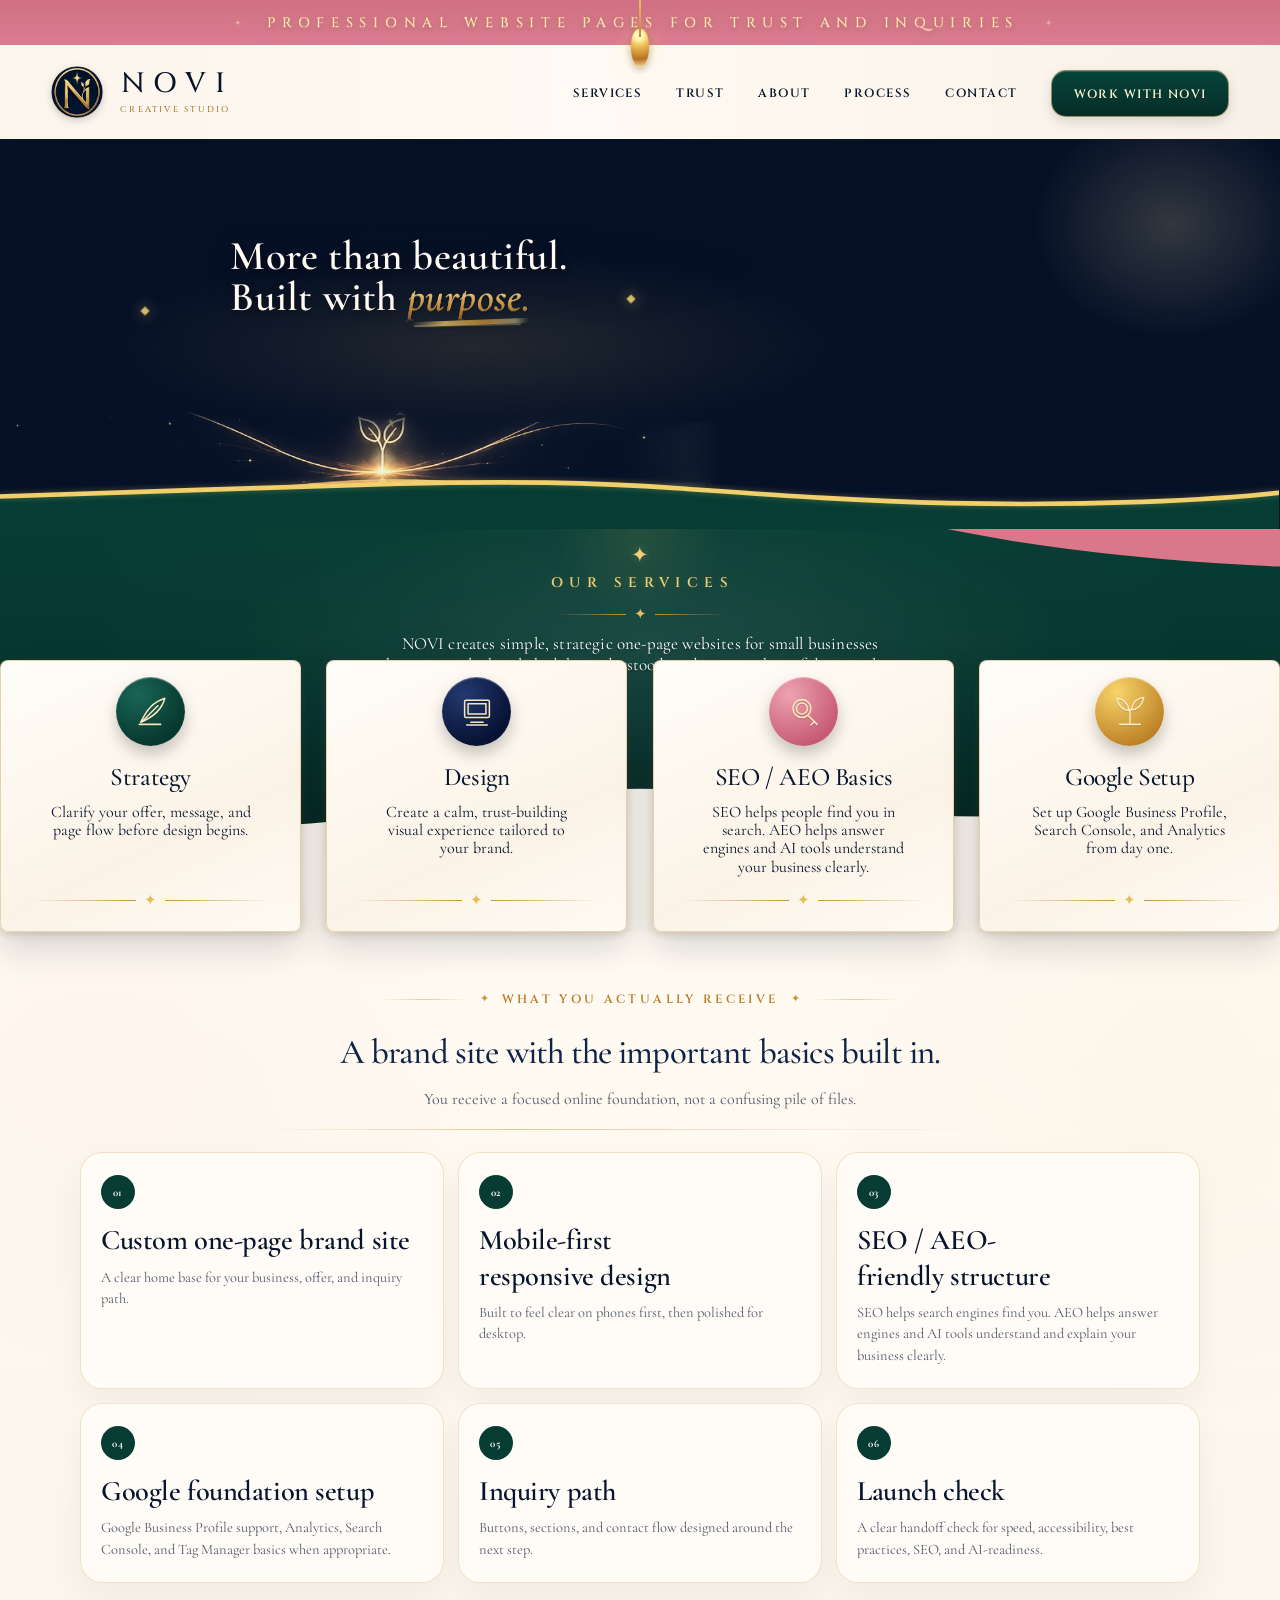
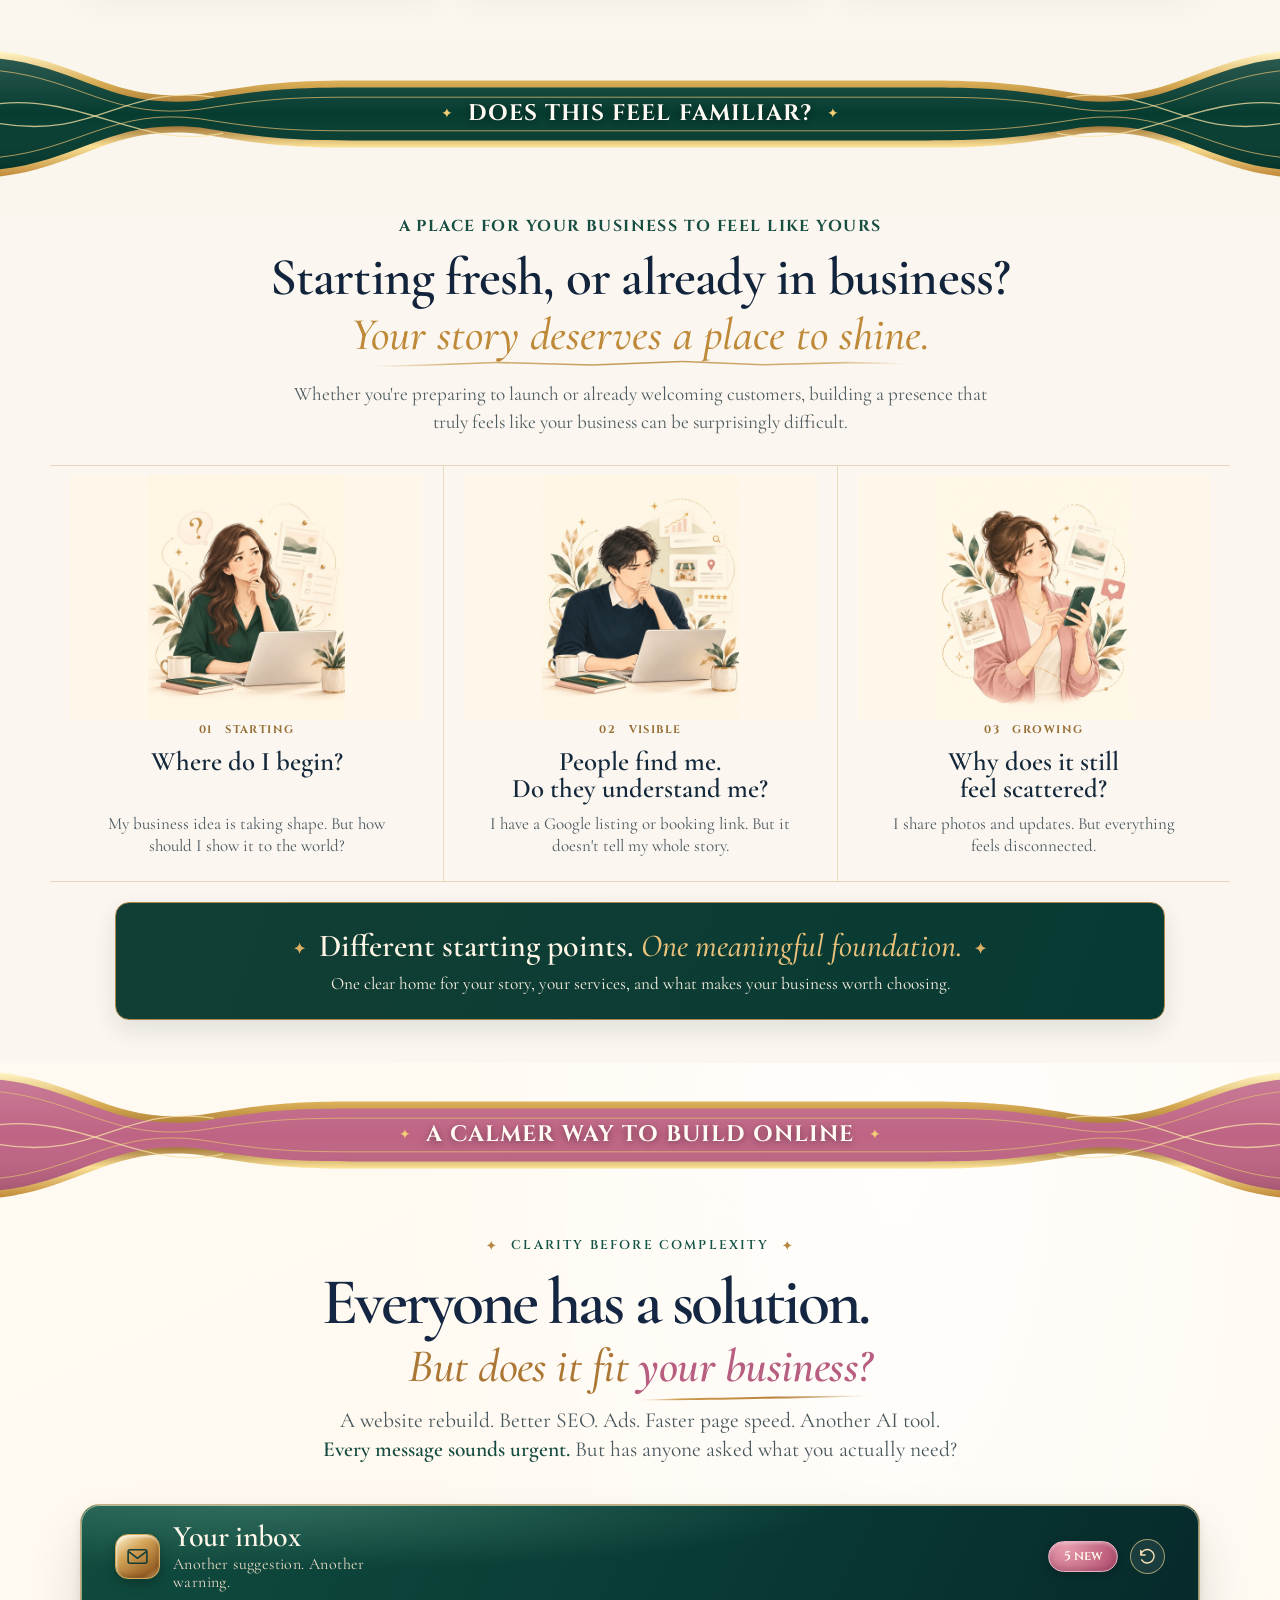
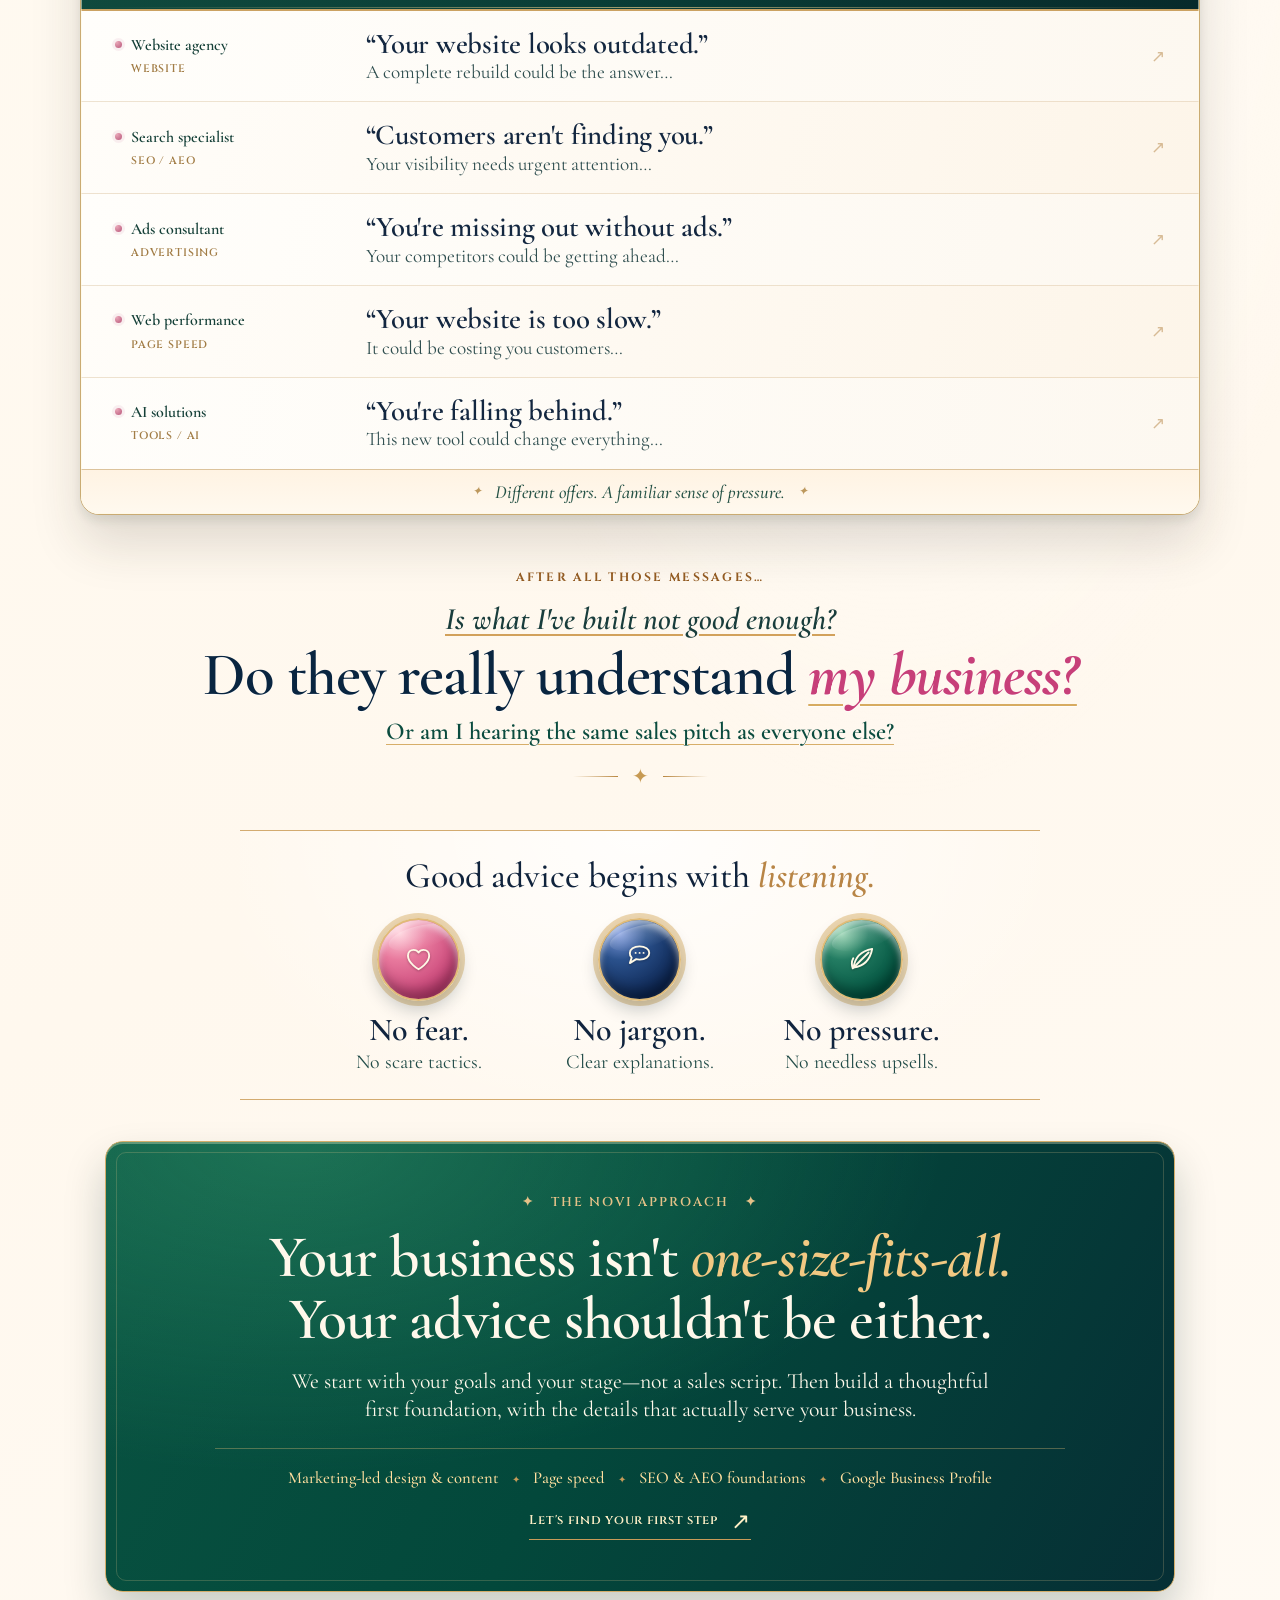
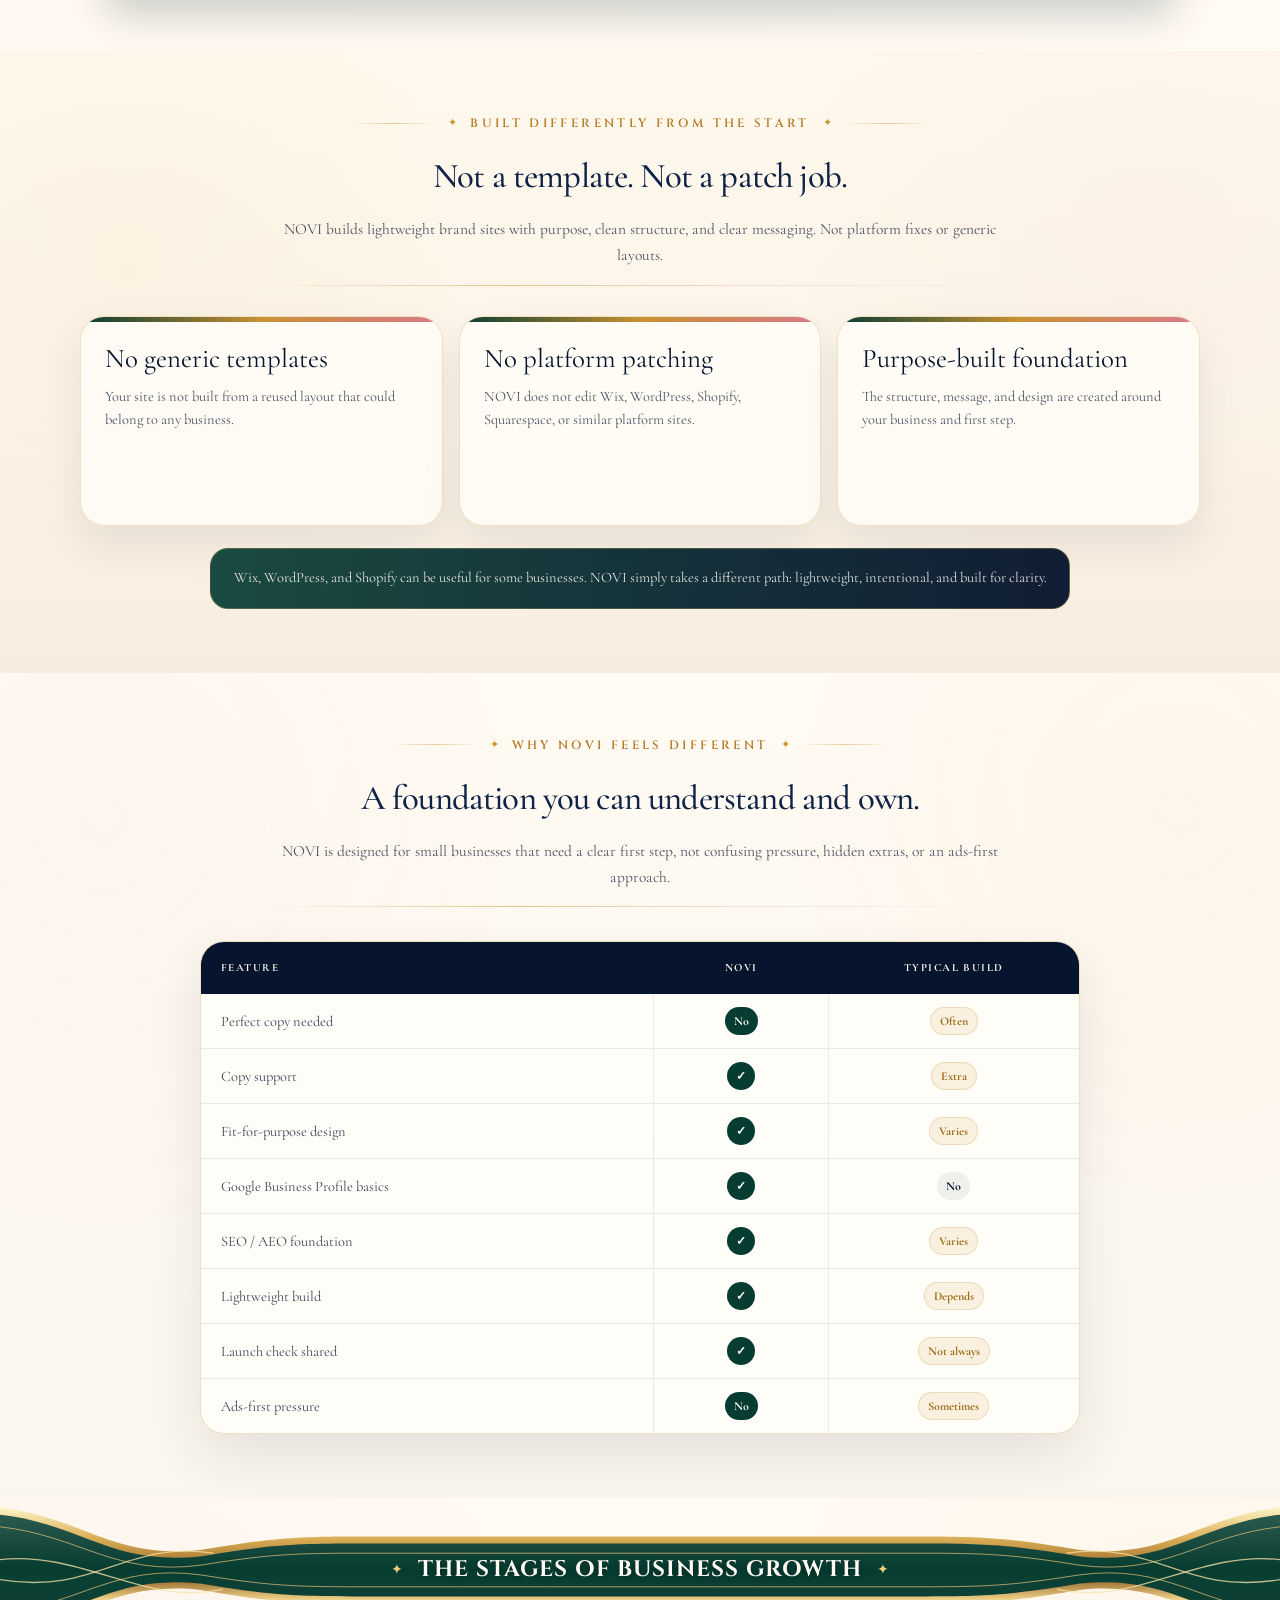
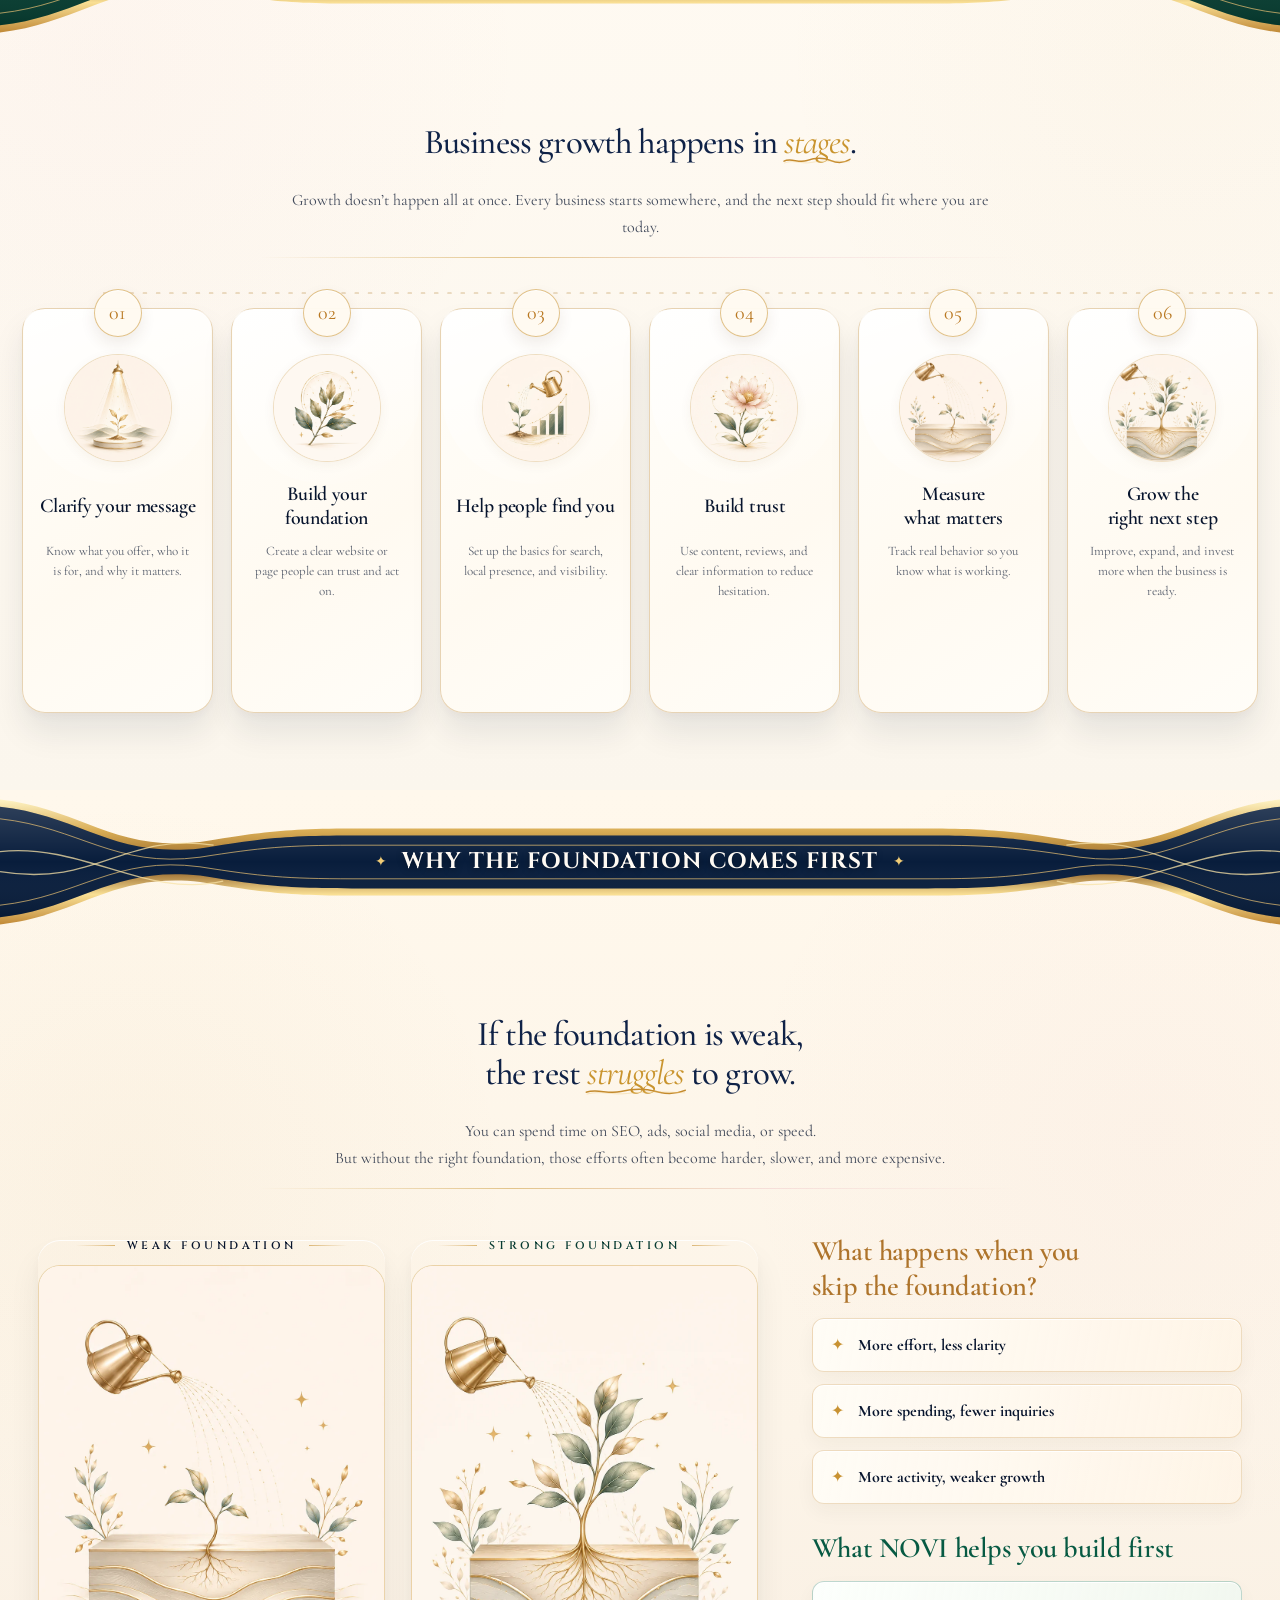
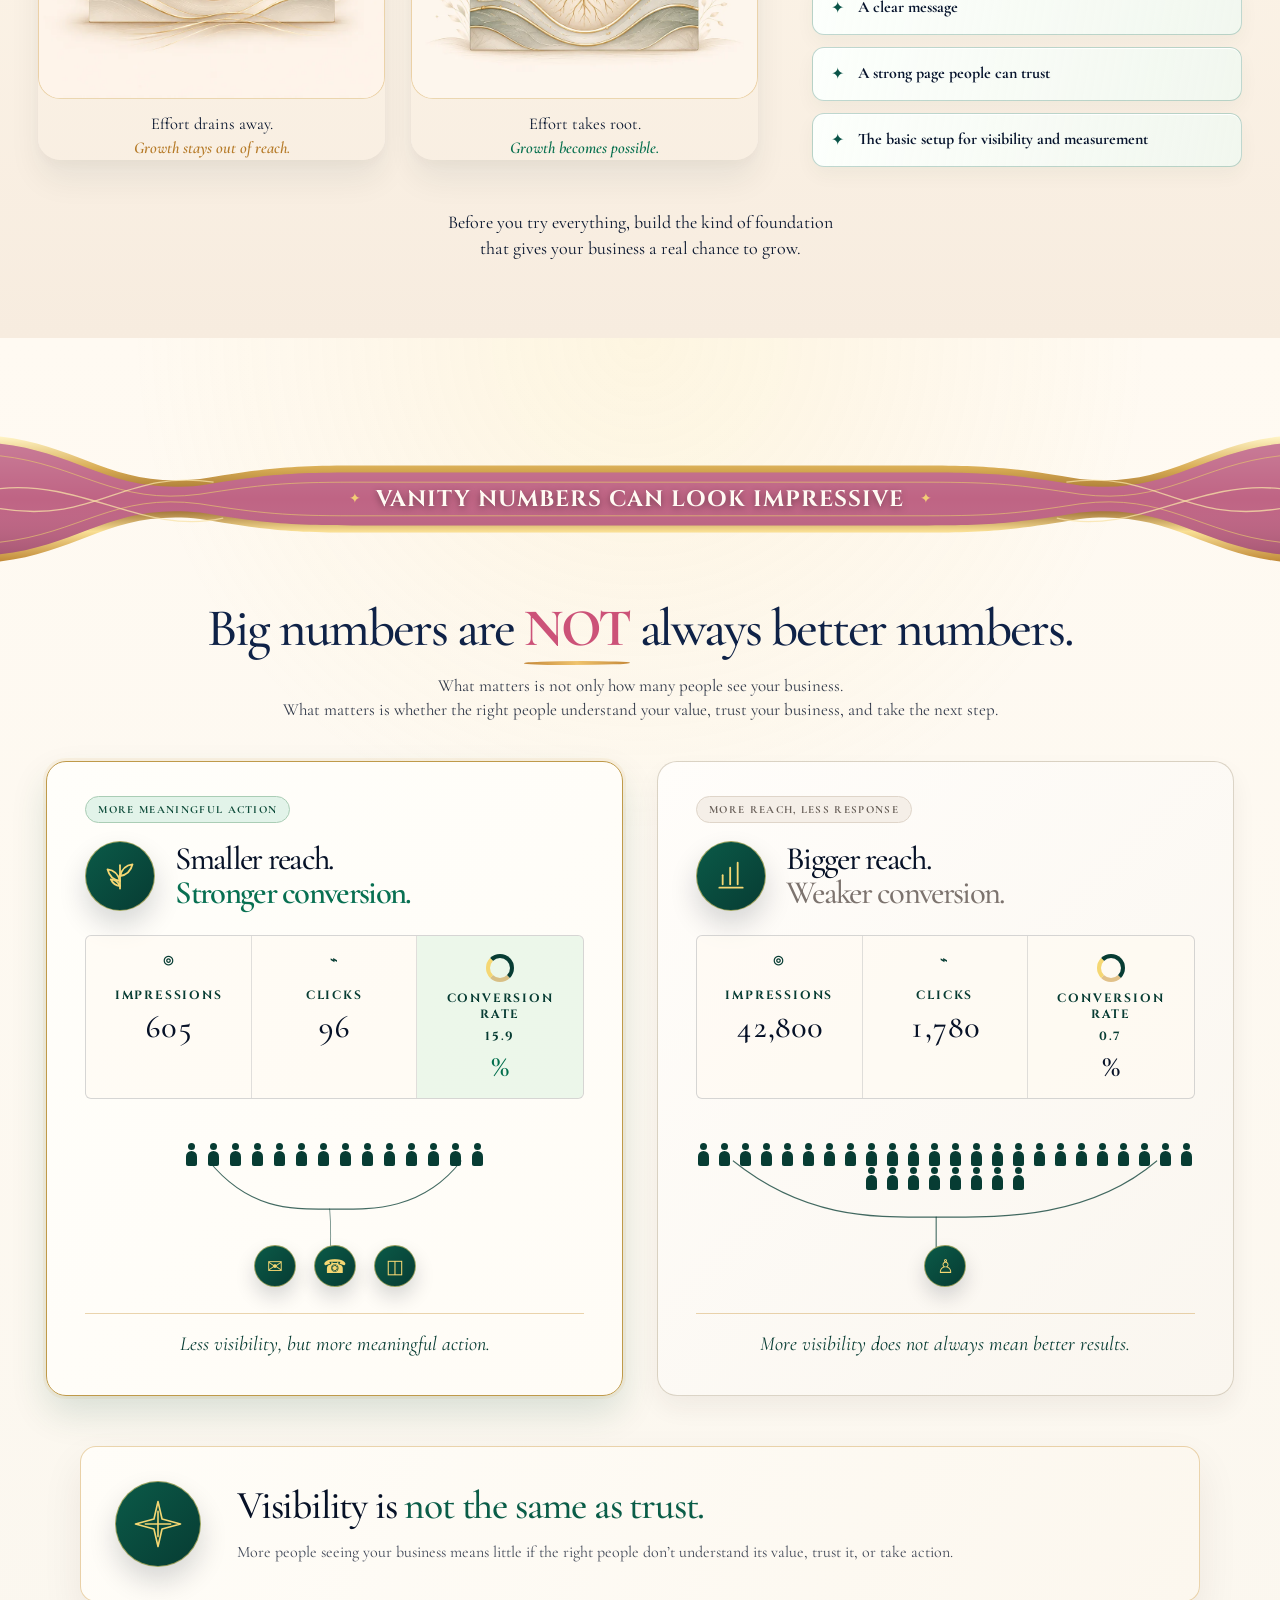
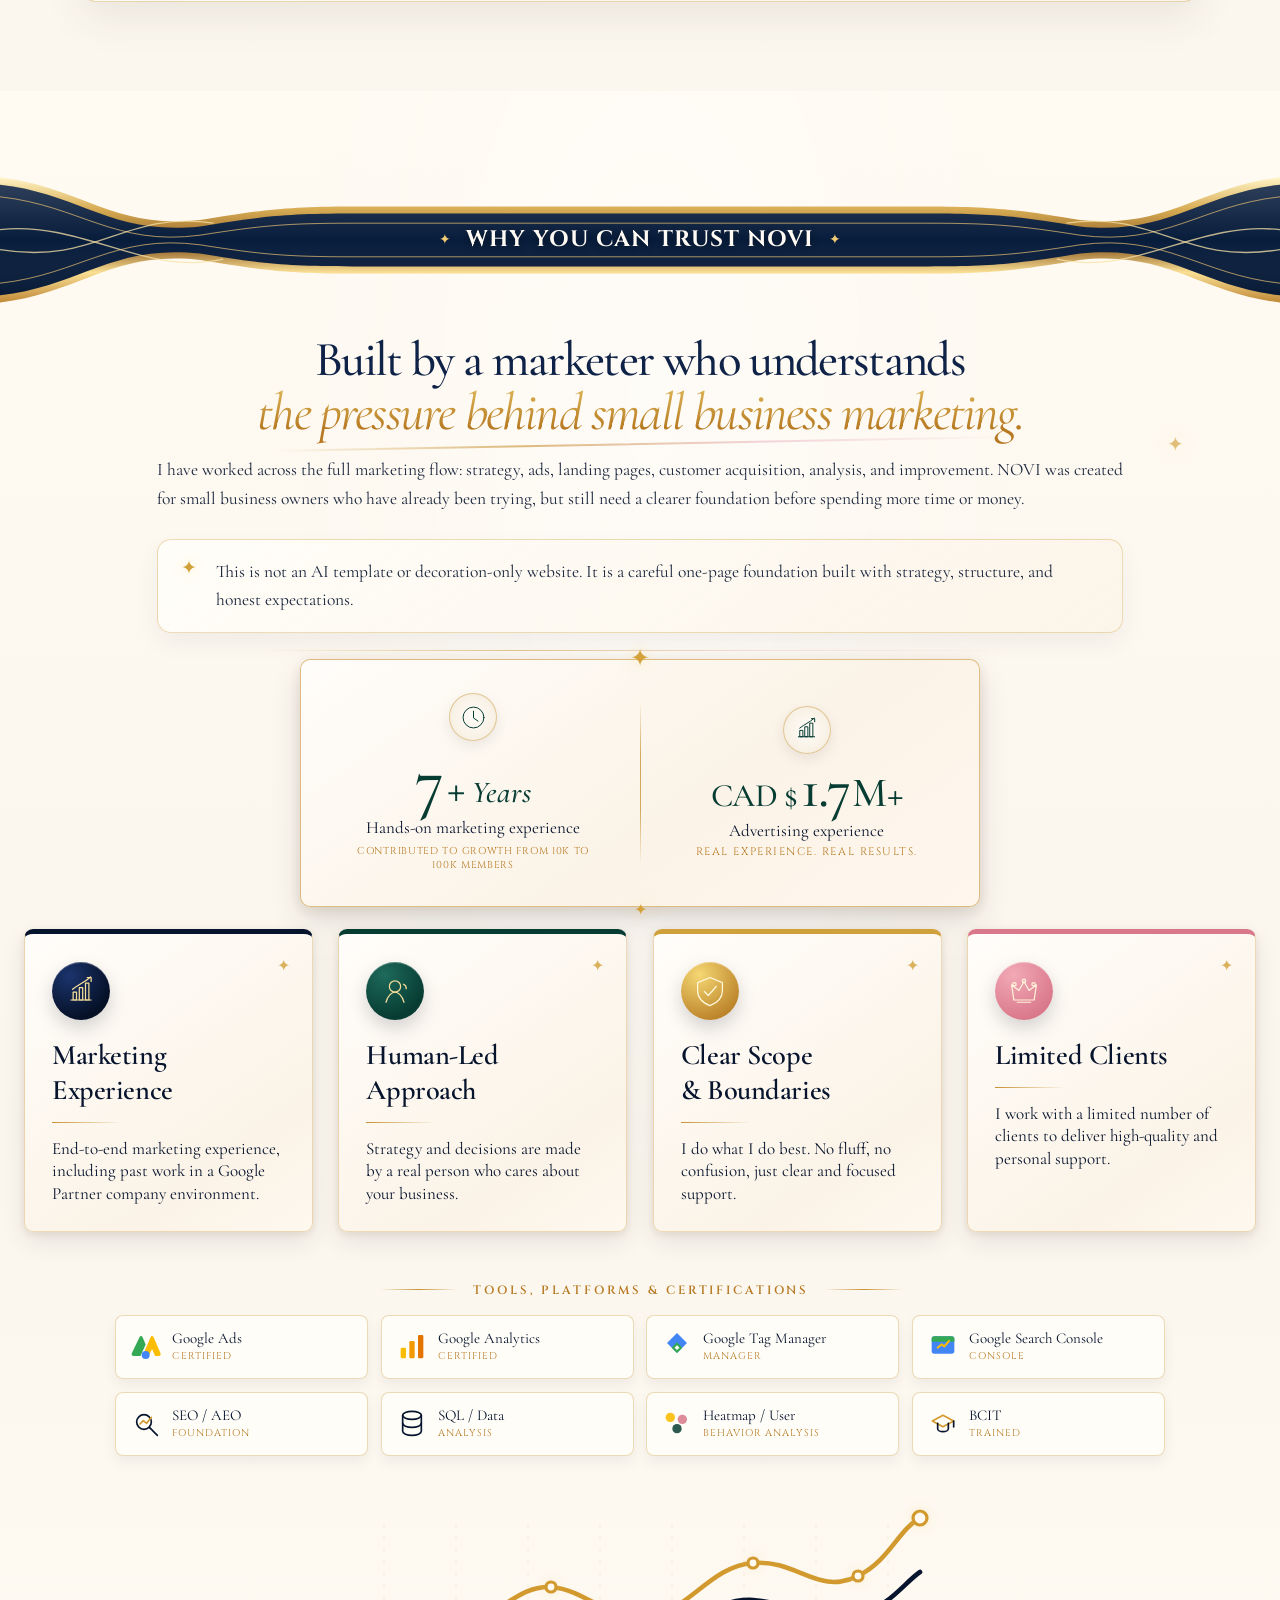
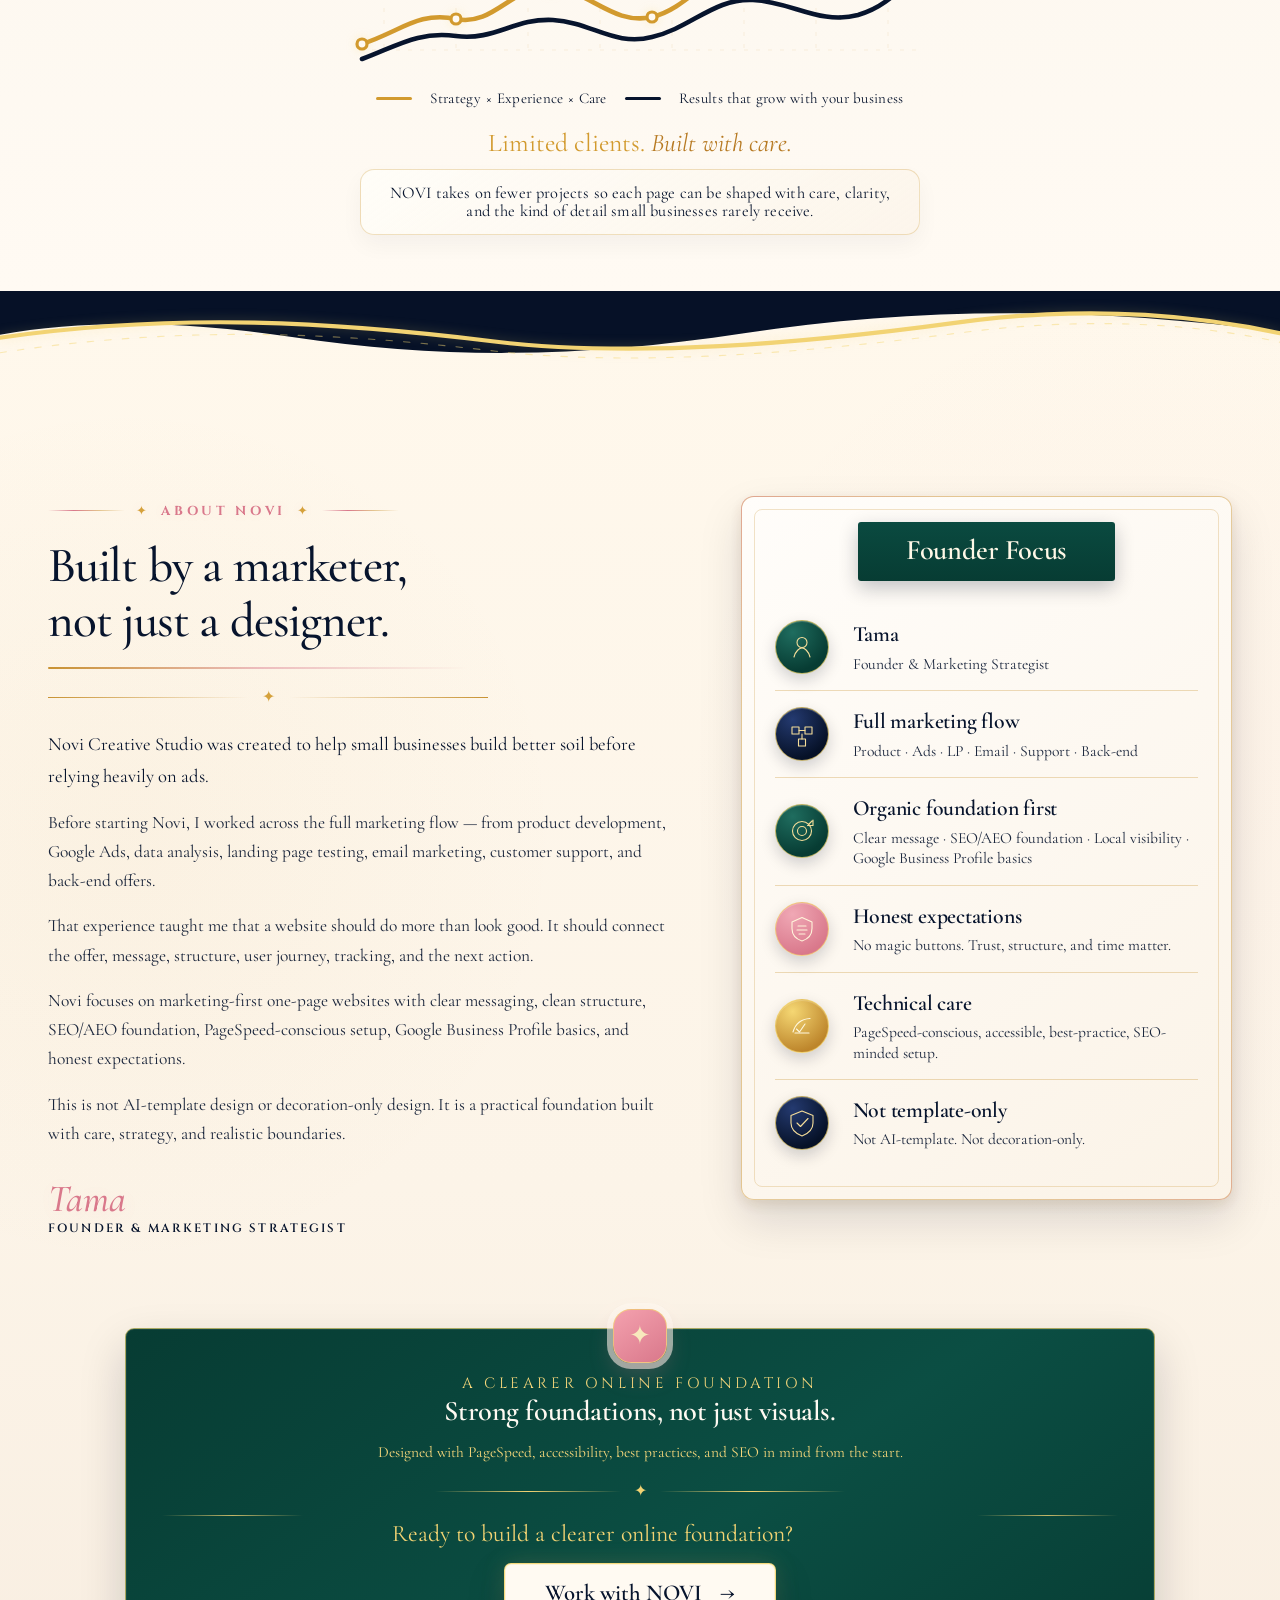
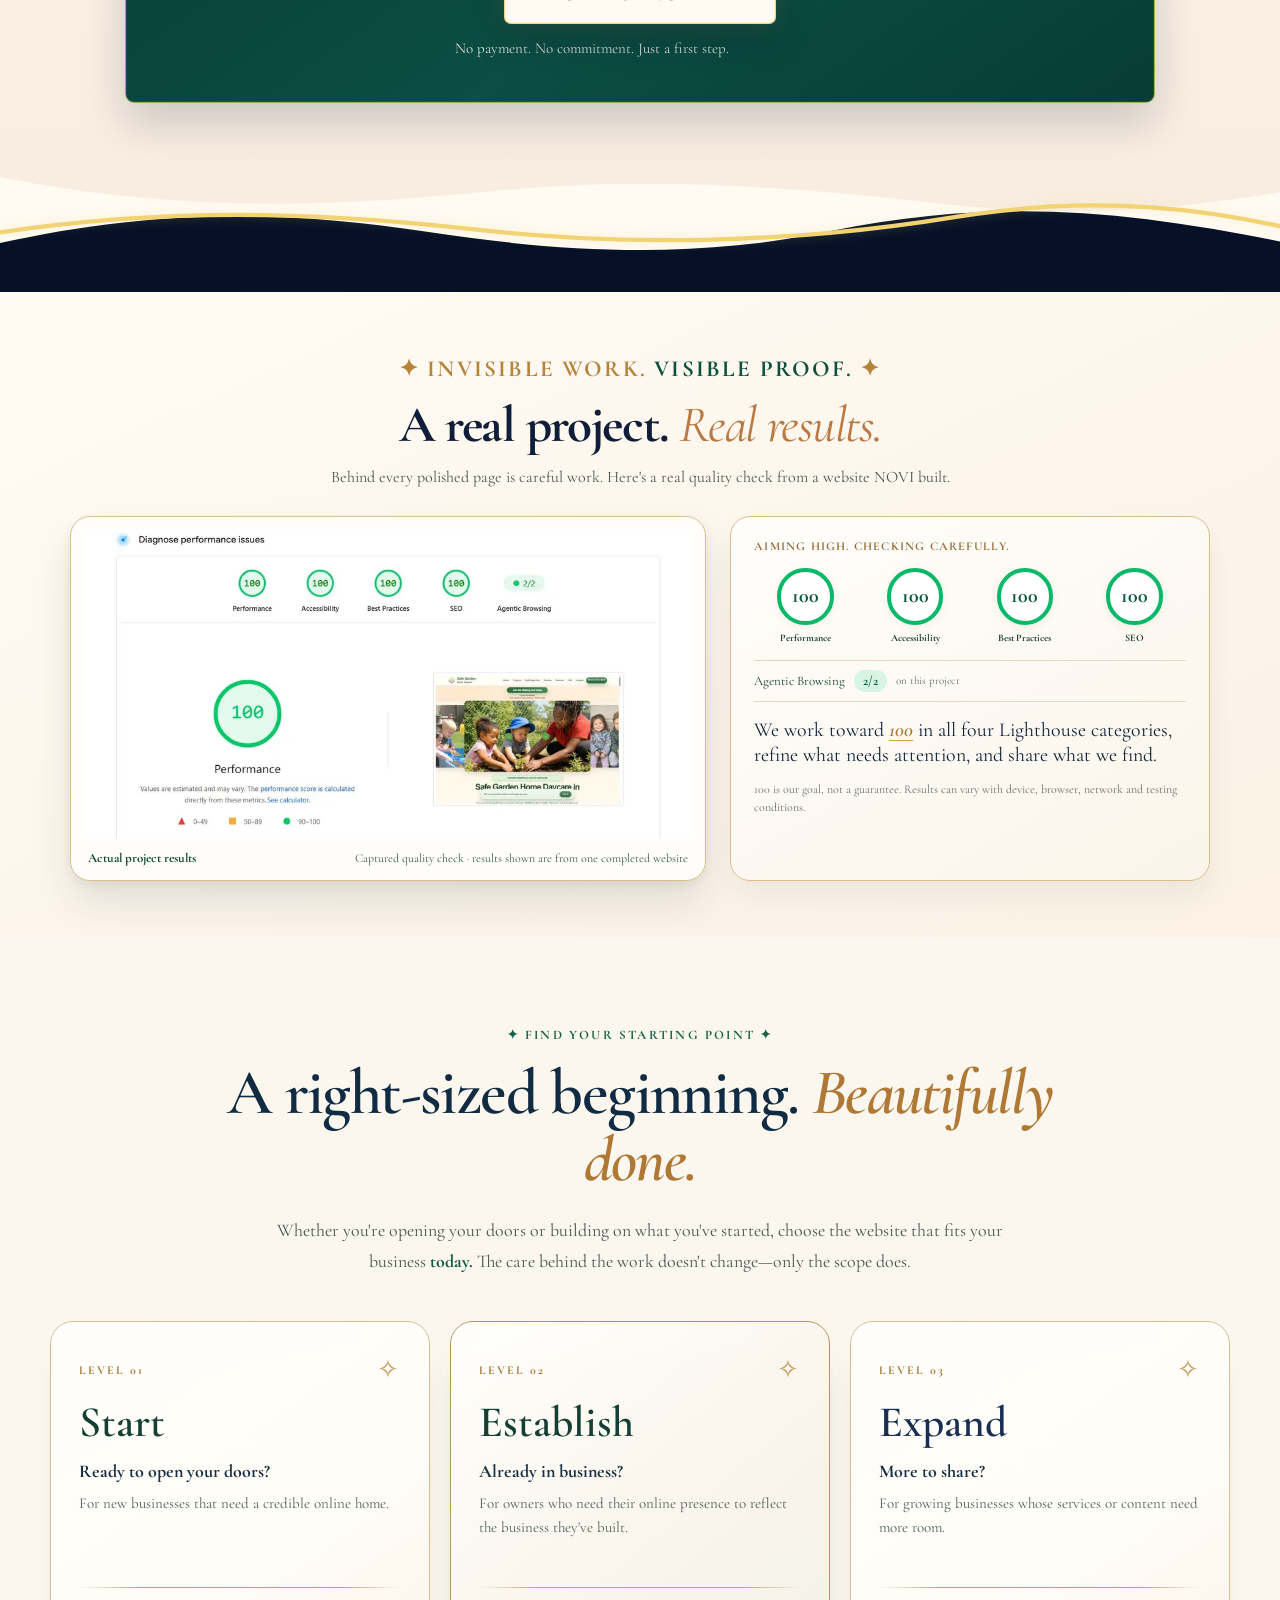
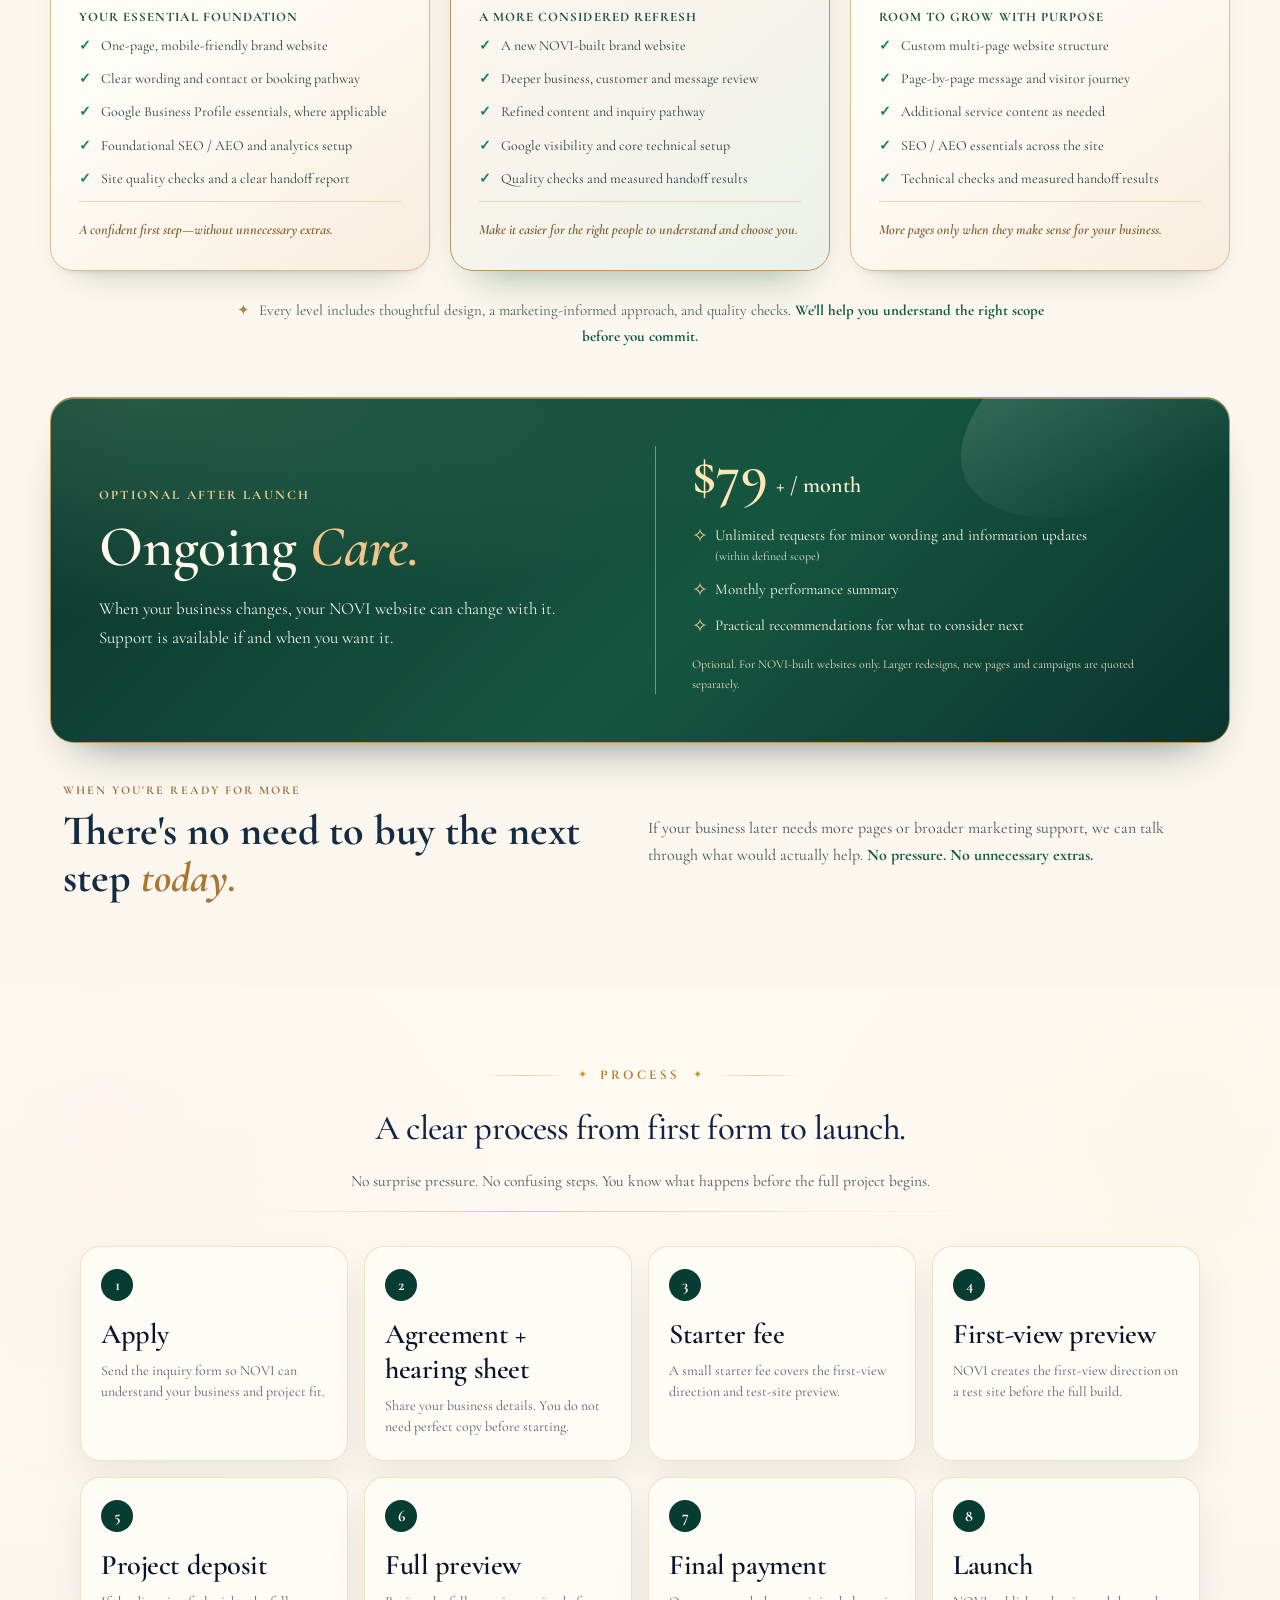
==== commit dc2d6572: "Add files via upload" ====
--- a/index.html
+++ b/index.html
@@ -81,7 +81,7 @@
 }
   </script>
 <link href="assets/css/novi-story-editorial.css?v=1" rel="stylesheet"/><link href="assets/css/novi-calm-luxe.css?v=calm-luxe-20261024" rel="stylesheet"/>
-<link href="assets/css/novi-stages-finish.css" rel="stylesheet"/><link href="assets/css/novi-foundation-polish.css" rel="stylesheet"/><link href="assets/css/novi-visibility-refined.css" rel="stylesheet"/><link href="assets/css/novi-realproof.css" rel="stylesheet"/></head>
+<link href="assets/css/novi-stages-finish.css" rel="stylesheet"/><link href="assets/css/novi-foundation-polish.css" rel="stylesheet"/><link href="assets/css/novi-visibility-refined.css" rel="stylesheet"/><link href="assets/css/novi-realproof.css" rel="stylesheet"/><link href="assets/css/novi-levels-care.css" rel="stylesheet"/></head>
 <body>
 <a class="skip-link" href="#services">Skip to content</a>
 <div aria-label="Brand message" class="top-ribbon">
@@ -110,6 +110,7 @@
 </button>
 </header>
 <main>
+<!-- v114 story order: trust/differentiation moved earlier; lower proof/about moved later. Visual sections preserved. -->
 <section aria-label="NOVI Creative Studio hero artwork" class="hero-visual novi-segment novi-segment--custom novi-segment--hero">
 <picture class="hero-picture">
 <source media="(max-width: 640px)" srcset="assets/images/novi-creative-studio-hero-mobile-optimized.webp?v=webp82"/>
@@ -131,8 +132,7 @@
 <path class="hero-gold-line" d="M0 138 C170 126 330 114 500 104 C635 96 742 100 848 116 C956 132 1068 150 1188 156 C1366 164 1515 148 1600 128"></path>
 <path class="hero-gold-dash" d="M0 138 C170 126 330 114 500 104 C635 96 742 100 848 116 C956 132 1068 150 1188 156 C1366 164 1515 148 1600 128"></path>
 </svg>
-</section>
-<section aria-labelledby="services-title" class="services-section novi-segment novi-segment--custom novi-segment--services" id="services">
+</section><section aria-labelledby="services-title" class="services-section novi-segment novi-segment--custom novi-segment--services" id="services">
 <h2 class="novi-visually-hidden novi-type novi-type--h2" id="services-title">Our Services</h2>
 <div aria-hidden="true" class="services-pink-sweep"></div>
 <div class="services-copy">
@@ -144,8 +144,7 @@
 <svg aria-hidden="true" class="services-cream-wave" focusable="false" preserveaspectratio="none" viewbox="0 0 1586 130">
 <path d="M0,74 C180,128 330,124 505,96 C680,66 807,54 965,80 C1150,110 1330,116 1586,56 L1586,130 L0,130 Z"></path>
 </svg>
-</section>
-<section aria-labelledby="services-title" class="service-cards observed-service-cards novi-segment novi-segment--custom novi-segment--services">
+</section><section aria-labelledby="services-title" class="service-cards observed-service-cards novi-segment novi-segment--custom novi-segment--services">
 <article class="service-card">
 <div class="icon-circle green">
 <svg aria-hidden="true" viewbox="0 0 64 64"><path d="M17 47c9-19 18-29 35-35-4 17-16 27-35 35Z"></path><path d="M18 47l24-24"></path><path d="M15 50h31"></path></svg>
@@ -178,9 +177,380 @@
 <p>Set up Google Business Profile, Search Console, and Analytics from day one.</p>
 <div aria-hidden="true" class="card-line"><span></span><b>✦</b><span></span></div>
 </article>
-</section>
-<!-- v114 story order: trust/differentiation moved earlier; lower proof/about moved later. Visual sections preserved. -->
-<section aria-labelledby="trust-title" class="trust-section segment-type-a bg-warm-cream novi-heading-system-v163 novi-segment novi-segment--editorial novi-surface--warm" id="trust">
+</section><section aria-labelledby="included-title" class="included-section observed-section segment-type-a bg-main-ivory novi-heading-system-v163 novi-segment novi-segment--editorial novi-surface--ivory" id="included">
+<div class="included-inner">
+<div class="included-head reveal-item">
+<p class="novi-added-eyebrow segment-label novi-ref-label-v163"><span></span><b>✦</b> WHAT YOU ACTUALLY RECEIVE <b>✦</b><span></span></p>
+<h2 class="novi-ref-heading-v163 novi-type novi-type--h2" id="included-title">A brand site with the important basics built in.</h2>
+<p>You receive a focused online foundation, not a confusing pile of files.</p>
+</div>
+<div class="included-grid reveal-item">
+<article><b>01</b><h3 class="novi-type novi-type--h3">Custom one-page brand site</h3><p>A clear home base for your business, offer, and inquiry path.</p></article>
+<article><b>02</b><h3 class="novi-type novi-type--h3">Mobile-first responsive design</h3><p>Built to feel clear on phones first, then polished for desktop.</p></article>
+<article><b>03</b><h3 class="novi-type novi-type--h3">SEO / AEO-friendly structure</h3><p>SEO helps search engines find you. AEO helps answer engines and AI tools understand and explain your business clearly.</p></article>
+<article><b>04</b><h3 class="novi-type novi-type--h3">Google foundation setup</h3><p>Google Business Profile support, Analytics, Search Console, and Tag Manager basics when appropriate.</p></article>
+<article><b>05</b><h3 class="novi-type novi-type--h3">Inquiry path</h3><p>Buttons, sections, and contact flow designed around the next step.</p></article>
+<article><b>06</b><h3 class="novi-type novi-type--h3">Launch check</h3><p>A clear handoff check for speed, accessibility, best practices, SEO, and AI-readiness.</p></article>
+</div>
+</div>
+</section><div class="novi-ribbon novi-ribbon--wave novi-ribbon--green novi-ribbon--familiar">
+<svg aria-hidden="true" class="novi-ribbon__wave" focusable="false" preserveaspectratio="none" viewbox="0 0 1600 180">
+<defs><lineargradient id="novi-ribbon-2-ribbon-metal" x1="0" x2="0" y1="0" y2="1"><stop offset="0" stop-color="#fff4c5"></stop><stop offset=".25" stop-color="#d9ad55"></stop><stop offset=".55" stop-color="#8c5b21"></stop><stop offset=".76" stop-color="#f9df94"></stop><stop offset="1" stop-color="#c18a38"></stop></lineargradient><lineargradient id="novi-ribbon-2-ribbon-sheen" x1="0" x2="0" y1="0" y2="1"><stop offset="0" stop-color="#fff" stop-opacity=".15"></stop><stop offset=".5" stop-color="#fff" stop-opacity="0"></stop><stop offset="1" stop-color="#000" stop-opacity=".12"></stop></lineargradient></defs>
+<path class="novi-ribbon__outer" d="M0 12 C100 23 140 77 250 65 C324 53 355 48 440 48 L1160 48 C1245 48 1276 53 1350 65 C1460 77 1500 23 1600 12 L1600 168 C1500 157 1460 103 1350 115 C1276 127 1245 132 1160 132 L440 132 C355 132 324 127 250 115 C140 103 100 157 0 168 Z" fill="url(#novi-ribbon-2-ribbon-metal)"></path>
+<path class="novi-ribbon__face" d="M0 21 C100 32 140 85 250 73 C324 61 355 57 440 57 L1160 57 C1245 57 1276 61 1350 73 C1460 85 1500 32 1600 21 L1600 159 C1500 148 1460 95 1350 107 C1276 119 1245 123 1160 123 L440 123 C355 123 324 119 250 107 C140 95 100 148 0 159 Z"></path>
+<path class="novi-ribbon__sheen" d="M0 21 C100 32 140 85 250 73 C324 61 355 57 440 57 L1160 57 C1245 57 1276 61 1350 73 C1460 85 1500 32 1600 21 L1600 159 C1500 148 1460 95 1350 107 C1276 119 1245 123 1160 123 L440 123 C355 123 324 119 250 107 C140 95 100 148 0 159 Z" fill="url(#novi-ribbon-2-ribbon-sheen)"></path>
+<path class="novi-ribbon__inner-line" d="M0 36 C100 47 143 98 250 84 C326 72 358 69 440 69 L1160 69 C1242 69 1274 72 1350 84 C1457 98 1500 47 1600 36"></path>
+<path class="novi-ribbon__inner-line" d="M0 144 C100 133 143 82 250 96 C326 108 358 111 440 111 L1160 111 C1242 111 1274 108 1350 96 C1457 82 1500 133 1600 144"></path>
+<path class="novi-ribbon__flourish" d="M0 102 C122 122 155 52 267 69 M1600 102 C1478 122 1445 52 1333 69"></path>
+<path class="novi-ribbon__flourish" d="M0 77 C106 66 180 136 279 114 M1600 77 C1494 66 1420 136 1321 114"></path>
+</svg>
+<p class="novi-ribbon__label">
+<span aria-hidden="true" class="novi-ribbon__star">✦</span>
+<span class="novi-ribbon__text">DOES THIS FEEL FAMILIAR?</span>
+<span aria-hidden="true" class="novi-ribbon__star">✦</span>
+</p>
+</div><section aria-labelledby="first-stage-title" class="novi-story-familiar novi-segment" id="first-stage">
+<div class="novi-story-familiar__inner">
+<header class="novi-story-intro">
+<p class="novi-story-eyebrow">A place for your business to feel like yours</p>
+<h2 id="first-stage-title">Starting fresh, or already in business?</h2>
+<p class="novi-story-goldline"><em>Your story deserves a place to shine.</em></p>
+<p class="novi-story-deck">Whether you're preparing to launch or already welcoming customers, building a presence that truly feels like your business can be surprisingly difficult.</p>
+</header>
+<div aria-label="Different moments in building a small business online" class="novi-story-portraits" role="group">
+<article class="novi-story-portrait">
+<div class="novi-story-portrait__image"><img alt="Business owner looking concerned while reviewing her DIY website and wondering how to begin." decoding="async" height="1100" loading="lazy" src="assets/images/novi-business-owner-planning-brand-launch.webp" width="900"/></div>
+<div class="novi-story-portrait__words"><p class="novi-story-portrait__stage">01 <span>Starting</span></p><h3>Where do I begin?</h3><p>My business idea is taking shape. But how should I show it to the world?</p></div>
+</article>
+<article class="novi-story-portrait">
+<div class="novi-story-portrait__image"><img alt="Local business owner looking concerned while reviewing his Google Business listing and visibility." decoding="async" height="1100" loading="lazy" src="assets/images/novi-local-business-owner-reviewing-google-profile.webp" width="900"/></div>
+<div class="novi-story-portrait__words"><p class="novi-story-portrait__stage">02 <span>Visible</span></p><h3>People find me.<br/>Do they understand me?</h3><p>I have a Google listing or booking link. But it doesn't tell my whole story.</p></div>
+</article>
+<article class="novi-story-portrait">
+<div class="novi-story-portrait__image"><img alt="Small business owner looking concerned about managing social media and his online presence." decoding="async" height="1100" loading="lazy" src="assets/images/novi-business-owner-social-presence-planning.webp" width="900"/></div>
+<div class="novi-story-portrait__words"><p class="novi-story-portrait__stage">03 <span>Growing</span></p><h3>Why does it still<br/>feel scattered?</h3><p>I share photos and updates. But everything feels disconnected.</p></div>
+</article>
+</div>
+<div class="novi-story-familiar__resolve">
+<h3><span aria-hidden="true">✦</span> Different starting points. <em>One meaningful foundation.</em> <span aria-hidden="true">✦</span></h3>
+<p>One clear home for your story, your services, and what makes your business worth choosing.</p>
+</div>
+</div>
+</section><section aria-labelledby="calm-build-title" class="novi-story-calm novi-segment" id="calm-build"><div class="novi-ribbon novi-ribbon--wave novi-ribbon--pink novi-ribbon--calmer">
+<svg aria-hidden="true" class="novi-ribbon__wave" focusable="false" preserveaspectratio="none" viewbox="0 0 1600 180">
+<defs><lineargradient id="novi-ribbon-3-ribbon-metal" x1="0" x2="0" y1="0" y2="1"><stop offset="0" stop-color="#fff4c5"></stop><stop offset=".25" stop-color="#d9ad55"></stop><stop offset=".55" stop-color="#8c5b21"></stop><stop offset=".76" stop-color="#f9df94"></stop><stop offset="1" stop-color="#c18a38"></stop></lineargradient><lineargradient id="novi-ribbon-3-ribbon-sheen" x1="0" x2="0" y1="0" y2="1"><stop offset="0" stop-color="#fff" stop-opacity=".15"></stop><stop offset=".5" stop-color="#fff" stop-opacity="0"></stop><stop offset="1" stop-color="#000" stop-opacity=".12"></stop></lineargradient></defs>
+<path class="novi-ribbon__outer" d="M0 12 C100 23 140 77 250 65 C324 53 355 48 440 48 L1160 48 C1245 48 1276 53 1350 65 C1460 77 1500 23 1600 12 L1600 168 C1500 157 1460 103 1350 115 C1276 127 1245 132 1160 132 L440 132 C355 132 324 127 250 115 C140 103 100 157 0 168 Z" fill="url(#novi-ribbon-3-ribbon-metal)"></path>
+<path class="novi-ribbon__face" d="M0 21 C100 32 140 85 250 73 C324 61 355 57 440 57 L1160 57 C1245 57 1276 61 1350 73 C1460 85 1500 32 1600 21 L1600 159 C1500 148 1460 95 1350 107 C1276 119 1245 123 1160 123 L440 123 C355 123 324 119 250 107 C140 95 100 148 0 159 Z"></path>
+<path class="novi-ribbon__sheen" d="M0 21 C100 32 140 85 250 73 C324 61 355 57 440 57 L1160 57 C1245 57 1276 61 1350 73 C1460 85 1500 32 1600 21 L1600 159 C1500 148 1460 95 1350 107 C1276 119 1245 123 1160 123 L440 123 C355 123 324 119 250 107 C140 95 100 148 0 159 Z" fill="url(#novi-ribbon-3-ribbon-sheen)"></path>
+<path class="novi-ribbon__inner-line" d="M0 36 C100 47 143 98 250 84 C326 72 358 69 440 69 L1160 69 C1242 69 1274 72 1350 84 C1457 98 1500 47 1600 36"></path>
+<path class="novi-ribbon__inner-line" d="M0 144 C100 133 143 82 250 96 C326 108 358 111 440 111 L1160 111 C1242 111 1274 108 1350 96 C1457 82 1500 133 1600 144"></path>
+<path class="novi-ribbon__flourish" d="M0 102 C122 122 155 52 267 69 M1600 102 C1478 122 1445 52 1333 69"></path>
+<path class="novi-ribbon__flourish" d="M0 77 C106 66 180 136 279 114 M1600 77 C1494 66 1420 136 1321 114"></path>
+</svg>
+<p class="novi-ribbon__label">
+<span aria-hidden="true" class="novi-ribbon__star">✦</span>
+<span class="novi-ribbon__text">A CALMER WAY TO BUILD ONLINE</span>
+<span aria-hidden="true" class="novi-ribbon__star">✦</span>
+</p>
+</div>
+<div class="novi-calm-luxe">
+<header class="novi-calm-luxe__intro">
+<p class="novi-calm-luxe__eyebrow"><span aria-hidden="true">✦</span> CLARITY BEFORE COMPLEXITY <span aria-hidden="true">✦</span></p>
+<h2 id="calm-build-title">Everyone has a solution.</h2>
+<p class="novi-calm-luxe__question">But does it fit <em>your business?</em></p>
+<p class="novi-calm-luxe__deck">A website rebuild. Better SEO. Ads. Faster page speed. Another AI tool.<br class="novi-calm-luxe__break"/> <strong>Every message sounds urgent.</strong> But has anyone asked what you actually need?</p>
+</header>
+<div class="novi-calm-luxe__inbox-wrap">
+<div aria-label="Examples of marketing sales pitches arriving in a small business owner's inbox" class="novi-calm-inbox">
+<div class="novi-calm-inbox__toolbar">
+<div class="novi-calm-inbox__heading"><span aria-hidden="true" class="novi-calm-inbox__mail-icon"><svg viewbox="0 0 28 28"><rect height="15" rx="2.1" width="21" x="3.5" y="6.5"></rect><path d="m5 9 9 7 9-7"></path></svg></span><div><span class="novi-calm-inbox__heading-main">Your inbox</span><span class="novi-calm-inbox__heading-sub">Another suggestion. Another warning.</span></div></div>
+<div class="novi-calm-inbox__tools"><span aria-label="New messages" class="novi-calm-inbox__status"><span class="novi-calm-inbox__count">5</span> new</span><button aria-label="Replay incoming emails" class="novi-calm-inbox__replay" title="Replay email arrivals" type="button"><svg aria-hidden="true" viewbox="0 0 24 24"><path d="M3.5 10a8.5 8.5 0 1 1 1.1 6.2M3.5 4.5V10h5.5"></path></svg></button></div>
+</div>
+<div class="novi-calm-inbox__list">
+<article class="novi-calm-inbox__letter is-arrived" data-arrival-index="0">
+<div class="novi-calm-inbox__sender"><span aria-hidden="true" class="novi-calm-inbox__unread"></span><span>Website agency</span><small>WEBSITE</small></div><div class="novi-calm-inbox__content"><h3>“Your website looks outdated.”</h3><p>A complete rebuild could be the answer…</p></div><span aria-hidden="true" class="novi-calm-inbox__arrow">↗</span>
+</article>
+<article class="novi-calm-inbox__letter" data-arrival-index="1">
+<div class="novi-calm-inbox__sender"><span aria-hidden="true" class="novi-calm-inbox__unread"></span><span>Search specialist</span><small>SEO / AEO</small></div><div class="novi-calm-inbox__content"><h3>“Customers aren't finding you.”</h3><p>Your visibility needs urgent attention…</p></div><span aria-hidden="true" class="novi-calm-inbox__arrow">↗</span>
+</article>
+<article class="novi-calm-inbox__letter" data-arrival-index="2">
+<div class="novi-calm-inbox__sender"><span aria-hidden="true" class="novi-calm-inbox__unread"></span><span>Ads consultant</span><small>ADVERTISING</small></div><div class="novi-calm-inbox__content"><h3>“You're missing out without ads.”</h3><p>Your competitors could be getting ahead…</p></div><span aria-hidden="true" class="novi-calm-inbox__arrow">↗</span>
+</article>
+<article class="novi-calm-inbox__letter" data-arrival-index="3">
+<div class="novi-calm-inbox__sender"><span aria-hidden="true" class="novi-calm-inbox__unread"></span><span>Web performance</span><small>PAGE SPEED</small></div><div class="novi-calm-inbox__content"><h3>“Your website is too slow.”</h3><p>It could be costing you customers…</p></div><span aria-hidden="true" class="novi-calm-inbox__arrow">↗</span>
+</article>
+<article class="novi-calm-inbox__letter" data-arrival-index="4">
+<div class="novi-calm-inbox__sender"><span aria-hidden="true" class="novi-calm-inbox__unread"></span><span>AI solutions</span><small>TOOLS / AI</small></div><div class="novi-calm-inbox__content"><h3>“You're falling behind.”</h3><p>This new tool could change everything…</p></div><span aria-hidden="true" class="novi-calm-inbox__arrow">↗</span>
+</article>
+</div>
+<div class="novi-calm-inbox__foot"><span aria-hidden="true">✦</span><span>Different offers. A familiar sense of pressure.</span><span aria-hidden="true">✦</span></div>
+</div>
+</div>
+<div class="novi-calm-luxe__reflection">
+<p class="novi-calm-luxe__reflection-eyebrow">AFTER ALL THOSE MESSAGES…</p>
+<p class="novi-calm-luxe__reflection-prelude">Is what I've built not good enough?</p>
+<h3>Do they really understand <em>my business?</em></h3>
+<p class="novi-calm-luxe__reflection-sub">Or am I hearing the same sales pitch as everyone else?</p>
+<span aria-hidden="true" class="novi-calm-luxe__gold-flourish">✦</span>
+</div>
+<div class="novi-calm-luxe__promises">
+<p class="novi-calm-luxe__promises-lead">Good advice begins with <em>listening.</em></p>
+<div aria-label="NOVI's approach to helping small businesses" class="novi-calm-luxe__promise-grid">
+<div class="novi-calm-luxe__promise"><span aria-hidden="true" class="novi-calm-luxe__promise-icon novi-calm-luxe__promise-icon--pink"><svg viewbox="0 0 42 42"><path d="M21 32S9 25.4 9 16.8c0-4 2.8-6.8 6.5-6.8 2.2 0 4.2 1.1 5.5 3 1.3-1.9 3.3-3 5.5-3 3.7 0 6.5 2.8 6.5 6.8C33 25.4 21 32 21 32Z"></path></svg></span><strong>No fear.</strong><small>No scare tactics.</small></div>
+<div class="novi-calm-luxe__promise"><span aria-hidden="true" class="novi-calm-luxe__promise-icon novi-calm-luxe__promise-icon--navy"><svg viewbox="0 0 42 42"><path d="M10 13.5c0-4.2 4.5-7.5 11-7.5s11 3.3 11 7.5S27.5 21 21 21c-1.3 0-2.6-.1-3.8-.5L10 25l2.1-6.2A6.8 6.8 0 0 1 10 13.5Z"></path><path d="M16.5 13.5h.1M21 13.5h.1M25.5 13.5h.1"></path></svg></span><strong>No jargon.</strong><small>Clear explanations.</small></div>
+<div class="novi-calm-luxe__promise"><span aria-hidden="true" class="novi-calm-luxe__promise-icon novi-calm-luxe__promise-icon--green"><svg viewbox="0 0 42 42"><path d="M12 30c11.5-1.5 18.6-8.6 21-21-12.4 2.4-19.5 9.5-21 21Z"></path><path d="M12 30 29 13"></path><path d="M11 31c-1.5-4.4-1.3-8.2.6-11.5"></path></svg></span><strong>No pressure.</strong><small>No needless upsells.</small></div>
+</div>
+</div>
+<div class="novi-calm-luxe__answer">
+<p class="novi-calm-luxe__answer-eyebrow">✦   THE NOVI APPROACH   ✦</p>
+<h3>Your business isn't <em>one-size-fits-all.</em><br/>Your advice shouldn't be either.</h3>
+<p class="novi-calm-luxe__answer-copy">We start with your goals and your stage—not a sales script. Then build a thoughtful first foundation, with the details that actually serve your business.</p>
+<p class="novi-calm-luxe__capabilities">Marketing-led design &amp; content <span>✦</span> Page speed <span>✦</span> SEO &amp; AEO foundations <span>✦</span> Google Business Profile</p>
+<a href="#contact">Let's find your first step <span aria-hidden="true">↗</span></a>
+</div>
+</div>
+</section><section aria-labelledby="built-differently-title" class="built-differently-section observed-section segment-type-b bg-warm-cream novi-heading-system-v163 novi-segment novi-segment--compact novi-surface--warm" id="built-differently">
+<div class="built-differently-inner">
+<div class="built-differently-heading reveal-item">
+<p class="novi-added-eyebrow segment-label novi-ref-label-v163"><span></span><b>✦</b> BUILT DIFFERENTLY FROM THE START <b>✦</b><span></span></p>
+<h2 class="novi-ref-heading-v163 novi-type novi-type--h2" id="built-differently-title">Not a template. Not a patch job.</h2>
+<p>NOVI builds lightweight brand sites with purpose, clean structure, and clear messaging. Not platform fixes or generic layouts.</p>
+</div>
+<div class="built-differently-grid reveal-item">
+<article>
+<span>No generic templates</span>
+<p>Your site is not built from a reused layout that could belong to any business.</p>
+</article>
+<article>
+<span>No platform patching</span>
+<p>NOVI does not edit Wix, WordPress, Shopify, Squarespace, or similar platform sites.</p>
+</article>
+<article>
+<span>Purpose-built foundation</span>
+<p>The structure, message, and design are created around your business and first step.</p>
+</article>
+</div>
+<p class="built-differently-note reveal-item">Wix, WordPress, and Shopify can be useful for some businesses. NOVI simply takes a different path: lightweight, intentional, and built for clarity.</p>
+</div>
+</section><section aria-labelledby="difference-title" class="difference-section observed-section segment-type-b bg-main-ivory novi-heading-system-v163 novi-segment novi-segment--compact novi-surface--ivory" id="difference">
+<div class="difference-inner"><div class="difference-heading reveal-item"><p class="novi-added-eyebrow segment-label novi-ref-label-v163"><span></span><b>✦</b> WHY NOVI FEELS DIFFERENT <b>✦</b><span></span></p><h2 class="novi-ref-heading-v163 novi-type novi-type--h2" id="difference-title">A foundation you can understand and own.</h2><p>NOVI is designed for small businesses that need a clear first step, not confusing pressure, hidden extras, or an ads-first approach.</p></div>
+<div class="difference-table reveal-item"><div class="diff-row diff-head"><div>Feature</div><div>NOVI</div><div>Typical build</div></div><div class="diff-row"><div>Perfect copy needed</div><div><span class="diff-mark yes">No</span></div><div><span class="diff-mark maybe">Often</span></div></div><div class="diff-row"><div>Copy support</div><div><span class="diff-mark yes">✓</span></div><div><span class="diff-mark maybe">Extra</span></div></div><div class="diff-row"><div>Fit-for-purpose design</div><div><span class="diff-mark yes">✓</span></div><div><span class="diff-mark maybe">Varies</span></div></div><div class="diff-row"><div>Google Business Profile basics</div><div><span class="diff-mark yes">✓</span></div><div><span class="diff-mark no">No</span></div></div><div class="diff-row"><div>SEO / AEO foundation</div><div><span class="diff-mark yes">✓</span></div><div><span class="diff-mark maybe">Varies</span></div></div><div class="diff-row"><div>Lightweight build</div><div><span class="diff-mark yes">✓</span></div><div><span class="diff-mark maybe">Depends</span></div></div><div class="diff-row"><div>Launch check shared</div><div><span class="diff-mark yes">✓</span></div><div><span class="diff-mark maybe">Not always</span></div></div><div class="diff-row"><div>Ads-first pressure</div><div><span class="diff-mark yes">No</span></div><div><span class="diff-mark maybe">Sometimes</span></div></div></div>
+</div>
+</section><section aria-labelledby="growth-stages-title" class="novi-stages-section observed-section segment-type-a bg-main-ivory novi-heading-system-v163 novi-segment novi-segment--editorial novi-surface--ivory" id="growth-stages"><div class="novi-ribbon novi-ribbon--wave novi-ribbon--green novi-ribbon--section">
+<svg aria-hidden="true" class="novi-ribbon__wave" focusable="false" preserveaspectratio="none" viewbox="0 0 1600 180">
+<defs><lineargradient id="novi-ribbon-4-ribbon-metal" x1="0" x2="0" y1="0" y2="1"><stop offset="0" stop-color="#fff4c5"></stop><stop offset=".25" stop-color="#d9ad55"></stop><stop offset=".55" stop-color="#8c5b21"></stop><stop offset=".76" stop-color="#f9df94"></stop><stop offset="1" stop-color="#c18a38"></stop></lineargradient><lineargradient id="novi-ribbon-4-ribbon-sheen" x1="0" x2="0" y1="0" y2="1"><stop offset="0" stop-color="#fff" stop-opacity=".15"></stop><stop offset=".5" stop-color="#fff" stop-opacity="0"></stop><stop offset="1" stop-color="#000" stop-opacity=".12"></stop></lineargradient></defs>
+<path class="novi-ribbon__outer" d="M0 12 C100 23 140 77 250 65 C324 53 355 48 440 48 L1160 48 C1245 48 1276 53 1350 65 C1460 77 1500 23 1600 12 L1600 168 C1500 157 1460 103 1350 115 C1276 127 1245 132 1160 132 L440 132 C355 132 324 127 250 115 C140 103 100 157 0 168 Z" fill="url(#novi-ribbon-4-ribbon-metal)"></path>
+<path class="novi-ribbon__face" d="M0 21 C100 32 140 85 250 73 C324 61 355 57 440 57 L1160 57 C1245 57 1276 61 1350 73 C1460 85 1500 32 1600 21 L1600 159 C1500 148 1460 95 1350 107 C1276 119 1245 123 1160 123 L440 123 C355 123 324 119 250 107 C140 95 100 148 0 159 Z"></path>
+<path class="novi-ribbon__sheen" d="M0 21 C100 32 140 85 250 73 C324 61 355 57 440 57 L1160 57 C1245 57 1276 61 1350 73 C1460 85 1500 32 1600 21 L1600 159 C1500 148 1460 95 1350 107 C1276 119 1245 123 1160 123 L440 123 C355 123 324 119 250 107 C140 95 100 148 0 159 Z" fill="url(#novi-ribbon-4-ribbon-sheen)"></path>
+<path class="novi-ribbon__inner-line" d="M0 36 C100 47 143 98 250 84 C326 72 358 69 440 69 L1160 69 C1242 69 1274 72 1350 84 C1457 98 1500 47 1600 36"></path>
+<path class="novi-ribbon__inner-line" d="M0 144 C100 133 143 82 250 96 C326 108 358 111 440 111 L1160 111 C1242 111 1274 108 1350 96 C1457 82 1500 133 1600 144"></path>
+<path class="novi-ribbon__flourish" d="M0 102 C122 122 155 52 267 69 M1600 102 C1478 122 1445 52 1333 69"></path>
+<path class="novi-ribbon__flourish" d="M0 77 C106 66 180 136 279 114 M1600 77 C1494 66 1420 136 1321 114"></path>
+</svg>
+<p class="novi-ribbon__label">
+<span aria-hidden="true" class="novi-ribbon__star">✦</span>
+<span class="novi-ribbon__text">THE STAGES OF BUSINESS GROWTH</span>
+<span aria-hidden="true" class="novi-ribbon__star">✦</span>
+</p>
+</div>
+<div class="novi-stages-inner">
+<header class="novi-stages-header reveal-item">
+<h2 class="novi-ref-heading-v163 novi-type novi-type--h2" id="growth-stages-title">Business growth happens in <em class="novi-gold-wave">stages</em>.</h2>
+<p>Growth doesn’t happen all at once. Every business starts somewhere, and the next step should fit where you are today.</p>
+</header>
+<div aria-label="The six stages of business growth" class="novi-stages-track reveal-item">
+<svg aria-hidden="true" class="novi-stages-vine" focusable="false" preserveaspectratio="none" viewbox="0 0 1400 20">
+<path d="M 22 10 L 1378 10"></path>
+</svg>
+<article class="novi-stage-card" data-stage="1" style="--stage-index:0;">
+<span class="novi-stage-number">01</span><span aria-hidden="true" class="novi-stage-glint">✦</span>
+<div class="novi-stage-visual"><img alt="Compass representing clarifying your message" height="1254" loading="lazy" src="assets/images/novi-stage-compass-clarify-message.webp" width="1254"/></div>
+<h3 class="novi-type novi-type--h3">Clarify your message</h3>
+<p>Know what you offer, who it is for, and why it matters.</p>
+</article>
+<article class="novi-stage-card" data-stage="2" style="--stage-index:1;">
+<span class="novi-stage-number">02</span><span aria-hidden="true" class="novi-stage-glint">✦</span>
+<div class="novi-stage-visual"><img alt="Webpage and growing plant representing building your foundation" height="1254" loading="lazy" src="assets/images/novi-stage-webpage-build-foundation.webp" width="1254"/></div>
+<h3 class="novi-type novi-type--h3">Build your foundation</h3>
+<p>Create a clear website or page people can trust and act on.</p>
+</article>
+<article class="novi-stage-card" data-stage="3" style="--stage-index:2;">
+<span class="novi-stage-number">03</span><span aria-hidden="true" class="novi-stage-glint">✦</span>
+<div class="novi-stage-visual"><img alt="Lighthouse beam representing helping people find you" height="1254" loading="lazy" src="assets/images/novi-stage-lighthouse-help-people-find-you.webp" width="1254"/></div>
+<h3 class="novi-type novi-type--h3">Help people find you</h3>
+<p>Set up the basics for search, local presence, and visibility.</p>
+</article>
+<article class="novi-stage-card" data-stage="4" style="--stage-index:3;">
+<span class="novi-stage-number">04</span><span aria-hidden="true" class="novi-stage-glint">✦</span>
+<div class="novi-stage-visual"><img alt="Growing plant representing building trust" height="1254" loading="lazy" src="assets/images/novi-stage-plant-build-trust.webp" width="1254"/></div>
+<h3 class="novi-type novi-type--h3">Build trust</h3>
+<p>Use content, reviews, and clear information to reduce hesitation.</p>
+</article>
+<article class="novi-stage-card" data-stage="5" style="--stage-index:4;">
+<span class="novi-stage-number">05</span><span aria-hidden="true" class="novi-stage-glint">✦</span>
+<div class="novi-stage-visual"><img alt="Watering can and growth chart representing measuring what matters" height="1402" loading="lazy" src="assets/images/novi-stage-watering-chart-measure.webp" width="1122"/></div>
+<h3 class="novi-type novi-type--h3">Measure what matters</h3>
+<p>Track real behavior so you know what is working.</p>
+</article>
+<article class="novi-stage-card" data-stage="6" style="--stage-index:5;">
+<span class="novi-stage-number">06</span><span aria-hidden="true" class="novi-stage-glint">✦</span>
+<div class="novi-stage-visual"><img alt="Blooming flower representing growing the right next step" height="1402" loading="lazy" src="assets/images/novi-stage-flower-grow-next-step.webp" width="1122"/></div>
+<h3 class="novi-type novi-type--h3">Grow the right next step</h3>
+<p>Improve, expand, and invest more when the business is ready.</p>
+</article>
+</div>
+</div>
+</section><section aria-labelledby="foundation-comparison-title" class="novi-weakstrong-section observed-section segment-type-b bg-warm-cream novi-heading-system-v163 novi-segment novi-segment--compact novi-surface--warm" id="foundation-comparison"><div class="novi-ribbon novi-ribbon--wave novi-ribbon--navy novi-ribbon--section">
+<svg aria-hidden="true" class="novi-ribbon__wave" focusable="false" preserveaspectratio="none" viewbox="0 0 1600 180">
+<defs><lineargradient id="novi-ribbon-5-ribbon-metal" x1="0" x2="0" y1="0" y2="1"><stop offset="0" stop-color="#fff4c5"></stop><stop offset=".25" stop-color="#d9ad55"></stop><stop offset=".55" stop-color="#8c5b21"></stop><stop offset=".76" stop-color="#f9df94"></stop><stop offset="1" stop-color="#c18a38"></stop></lineargradient><lineargradient id="novi-ribbon-5-ribbon-sheen" x1="0" x2="0" y1="0" y2="1"><stop offset="0" stop-color="#fff" stop-opacity=".15"></stop><stop offset=".5" stop-color="#fff" stop-opacity="0"></stop><stop offset="1" stop-color="#000" stop-opacity=".12"></stop></lineargradient></defs>
+<path class="novi-ribbon__outer" d="M0 12 C100 23 140 77 250 65 C324 53 355 48 440 48 L1160 48 C1245 48 1276 53 1350 65 C1460 77 1500 23 1600 12 L1600 168 C1500 157 1460 103 1350 115 C1276 127 1245 132 1160 132 L440 132 C355 132 324 127 250 115 C140 103 100 157 0 168 Z" fill="url(#novi-ribbon-5-ribbon-metal)"></path>
+<path class="novi-ribbon__face" d="M0 21 C100 32 140 85 250 73 C324 61 355 57 440 57 L1160 57 C1245 57 1276 61 1350 73 C1460 85 1500 32 1600 21 L1600 159 C1500 148 1460 95 1350 107 C1276 119 1245 123 1160 123 L440 123 C355 123 324 119 250 107 C140 95 100 148 0 159 Z"></path>
+<path class="novi-ribbon__sheen" d="M0 21 C100 32 140 85 250 73 C324 61 355 57 440 57 L1160 57 C1245 57 1276 61 1350 73 C1460 85 1500 32 1600 21 L1600 159 C1500 148 1460 95 1350 107 C1276 119 1245 123 1160 123 L440 123 C355 123 324 119 250 107 C140 95 100 148 0 159 Z" fill="url(#novi-ribbon-5-ribbon-sheen)"></path>
+<path class="novi-ribbon__inner-line" d="M0 36 C100 47 143 98 250 84 C326 72 358 69 440 69 L1160 69 C1242 69 1274 72 1350 84 C1457 98 1500 47 1600 36"></path>
+<path class="novi-ribbon__inner-line" d="M0 144 C100 133 143 82 250 96 C326 108 358 111 440 111 L1160 111 C1242 111 1274 108 1350 96 C1457 82 1500 133 1600 144"></path>
+<path class="novi-ribbon__flourish" d="M0 102 C122 122 155 52 267 69 M1600 102 C1478 122 1445 52 1333 69"></path>
+<path class="novi-ribbon__flourish" d="M0 77 C106 66 180 136 279 114 M1600 77 C1494 66 1420 136 1321 114"></path>
+</svg>
+<p class="novi-ribbon__label">
+<span aria-hidden="true" class="novi-ribbon__star">✦</span>
+<span class="novi-ribbon__text">WHY THE FOUNDATION COMES FIRST</span>
+<span aria-hidden="true" class="novi-ribbon__star">✦</span>
+</p>
+</div>
+<div class="novi-weakstrong-inner">
+<header class="novi-weakstrong-header reveal-item">
+<h2 class="novi-ref-heading-v163 novi-type novi-type--h2" id="foundation-comparison-title">If the foundation is weak,<br/>the rest <em class="novi-gold-wave novi-gold-wave--struggles">struggles</em> to grow.</h2>
+<p>You can spend time on SEO, ads, social media, or speed.<br/>But without the right foundation, those efforts often become harder, slower, and more expensive.</p>
+</header>
+<div class="novi-weakstrong-main reveal-item">
+<div aria-label="Weak foundation and strong foundation comparison" class="novi-weakstrong-panels">
+<figure class="novi-ws-panel novi-ws-weak novi-foundation-rise" style="--foundation-step:0">
+<figcaption class="novi-ws-label">Weak Foundation</figcaption>
+<div class="novi-ws-art-frame">
+<img alt="Elegant illustration of a weak foundation where effort does not take root" height="900" loading="lazy" src="assets/images/novi-weak-foundation-effort-drains-away.webp" width="720"/>
+</div>
+<p class="novi-ws-caption">Effort drains away.<br/><em>Growth stays out of reach.</em></p>
+</figure>
+<figure class="novi-ws-panel novi-ws-strong novi-foundation-rise" style="--foundation-step:1">
+<figcaption class="novi-ws-label">Strong Foundation</figcaption>
+<div class="novi-ws-art-frame">
+<img alt="Elegant illustration of a strong foundation where growth can take root" height="900" loading="lazy" src="assets/images/novi-strong-foundation-effort-takes-root.webp" width="720"/>
+</div>
+<p class="novi-ws-caption">Effort takes root.<br/><em>Growth becomes possible.</em></p>
+</figure>
+</div>
+<div class="novi-weakstrong-lists">
+<div class="novi-ws-list-block novi-ws-list-warning novi-foundation-rise" style="--foundation-step:2">
+<h3 class="novi-type novi-type--h3">What happens when you skip the foundation?</h3>
+<ul>
+<li><span aria-hidden="true">✦</span><strong>More effort, less clarity</strong></li>
+<li><span aria-hidden="true">✦</span><strong>More spending, fewer inquiries</strong></li>
+<li><span aria-hidden="true">✦</span><strong>More activity, weaker growth</strong></li>
+</ul>
+</div>
+<div class="novi-ws-list-block novi-ws-list-good novi-foundation-rise" style="--foundation-step:3">
+<h3 class="novi-type novi-type--h3">What NOVI helps you build first</h3>
+<ul>
+<li><span aria-hidden="true">✦</span><strong>A clear message</strong></li>
+<li><span aria-hidden="true">✦</span><strong>A strong page people can trust</strong></li>
+<li><span aria-hidden="true">✦</span><strong>The basic setup for visibility and measurement</strong></li>
+</ul>
+</div>
+</div>
+</div>
+<div class="novi-weakstrong-closing reveal-item">
+<p>Before you try everything, build the kind of foundation<br/>that gives your business a real chance to grow.</p>
+</div>
+</div>
+</section><section aria-labelledby="visibility-title" class="visibility-section visibility-count-section story-extra-section observed-section segment-type-b bg-main-ivory novi-heading-system-v163 novi-segment novi-segment--compact novi-surface--ivory" id="visibility-trust"><div class="novi-ribbon novi-ribbon--wave novi-ribbon--pink novi-ribbon--section">
+<svg aria-hidden="true" class="novi-ribbon__wave" focusable="false" preserveaspectratio="none" viewbox="0 0 1600 180">
+<defs><lineargradient id="novi-ribbon-6-ribbon-metal" x1="0" x2="0" y1="0" y2="1"><stop offset="0" stop-color="#fff4c5"></stop><stop offset=".25" stop-color="#d9ad55"></stop><stop offset=".55" stop-color="#8c5b21"></stop><stop offset=".76" stop-color="#f9df94"></stop><stop offset="1" stop-color="#c18a38"></stop></lineargradient><lineargradient id="novi-ribbon-6-ribbon-sheen" x1="0" x2="0" y1="0" y2="1"><stop offset="0" stop-color="#fff" stop-opacity=".15"></stop><stop offset=".5" stop-color="#fff" stop-opacity="0"></stop><stop offset="1" stop-color="#000" stop-opacity=".12"></stop></lineargradient></defs>
+<path class="novi-ribbon__outer" d="M0 12 C100 23 140 77 250 65 C324 53 355 48 440 48 L1160 48 C1245 48 1276 53 1350 65 C1460 77 1500 23 1600 12 L1600 168 C1500 157 1460 103 1350 115 C1276 127 1245 132 1160 132 L440 132 C355 132 324 127 250 115 C140 103 100 157 0 168 Z" fill="url(#novi-ribbon-6-ribbon-metal)"></path>
+<path class="novi-ribbon__face" d="M0 21 C100 32 140 85 250 73 C324 61 355 57 440 57 L1160 57 C1245 57 1276 61 1350 73 C1460 85 1500 32 1600 21 L1600 159 C1500 148 1460 95 1350 107 C1276 119 1245 123 1160 123 L440 123 C355 123 324 119 250 107 C140 95 100 148 0 159 Z"></path>
+<path class="novi-ribbon__sheen" d="M0 21 C100 32 140 85 250 73 C324 61 355 57 440 57 L1160 57 C1245 57 1276 61 1350 73 C1460 85 1500 32 1600 21 L1600 159 C1500 148 1460 95 1350 107 C1276 119 1245 123 1160 123 L440 123 C355 123 324 119 250 107 C140 95 100 148 0 159 Z" fill="url(#novi-ribbon-6-ribbon-sheen)"></path>
+<path class="novi-ribbon__inner-line" d="M0 36 C100 47 143 98 250 84 C326 72 358 69 440 69 L1160 69 C1242 69 1274 72 1350 84 C1457 98 1500 47 1600 36"></path>
+<path class="novi-ribbon__inner-line" d="M0 144 C100 133 143 82 250 96 C326 108 358 111 440 111 L1160 111 C1242 111 1274 108 1350 96 C1457 82 1500 133 1600 144"></path>
+<path class="novi-ribbon__flourish" d="M0 102 C122 122 155 52 267 69 M1600 102 C1478 122 1445 52 1333 69"></path>
+<path class="novi-ribbon__flourish" d="M0 77 C106 66 180 136 279 114 M1600 77 C1494 66 1420 136 1321 114"></path>
+</svg>
+<p class="novi-ribbon__label">
+<span aria-hidden="true" class="novi-ribbon__star">✦</span>
+<span class="novi-ribbon__text">VANITY NUMBERS CAN LOOK IMPRESSIVE</span>
+<span aria-hidden="true" class="novi-ribbon__star">✦</span>
+</p>
+</div>
+<div class="visibility-inner">
+<header class="story-section-heading visibility-count-heading">
+<h2 class="novi-ref-heading-v163 novi-type novi-type--h2" id="visibility-title">Big numbers are <span class="novi-not-emphasis">NOT</span> always better numbers.</h2>
+<p>What matters is not only how many people see your business.<br/>What matters is whether the right people understand your value, trust your business, and take the next step.</p>
+</header>
+<div class="visibility-compare-grid visibility-count-grid">
+<article class="visibility-card visibility-count-card meaningful"><span aria-label="MORE MEANINGFUL ACTION" class="novi-result-tag">MORE MEANINGFUL ACTION</span>
+<div class="visibility-card-title">
+<span aria-hidden="true" class="metric-icon leaf-icon">
+<svg focusable="false" viewbox="0 0 48 48"><path d="M24 39V11"></path><path d="M24 30c-8-1-13-6-15-14 8 1 13 6 15 14Z"></path><path d="M24 24c8-1 13-6 15-14-8 1-13 6-15 14Z"></path><path d="M24 36c-5-.5-9-3.5-11-8 5 .5 9 3.5 11 8Z"></path></svg>
+</span>
+<h3 class="novi-type novi-type--h3">Smaller reach.<br/><span class="novi-conversion-strong">Stronger conversion.</span></h3>
+</div>
+<div class="metric-row">
+<div><span aria-hidden="true" class="metric-small-icon">◎</span><em>Impressions</em><strong class="count-up" data-count="605">0</strong></div>
+<div><span aria-hidden="true" class="metric-small-icon">⌁</span><em>Clicks</em><strong class="count-up" data-count="96">0</strong></div>
+<div><span aria-hidden="true" class="metric-small-icon ring"></span><em>Conversion Rate</em><strong><span class="count-up" data-count="15.9" data-decimals="1">0</span>%</strong></div>
+</div>
+<div aria-hidden="true" class="people-funnel small">
+<div class="people-line">
+<span></span><span></span><span></span><span></span><span></span><span></span><span></span><span></span>
+<span></span><span></span><span></span><span></span><span></span><span></span>
+</div>
+<svg focusable="false" preserveaspectratio="none" viewbox="0 0 520 120">
+<path d="M20 20 C100 72 190 68 250 68 C310 68 420 74 500 20"></path>
+<path d="M250 68 C252 88 253 102 250 118"></path>
+</svg>
+<div class="action-icons">
+<span aria-hidden="true">✉</span><span aria-hidden="true">☎</span><span aria-hidden="true">◫</span>
+</div>
+</div>
+<p class="visibility-caption">Less visibility, but more meaningful action.</p>
+</article>
+<article class="visibility-card visibility-count-card noisy"><span aria-label="MORE REACH, LESS RESPONSE" class="novi-result-tag">MORE REACH, LESS RESPONSE</span>
+<div class="visibility-card-title">
+<span aria-hidden="true" class="metric-icon chart-icon">
+<svg focusable="false" viewbox="0 0 48 48"><path d="M10 38h28"></path><path d="M14 34V23"></path><path d="M23 34V14"></path><path d="M32 34V8"></path></svg>
+</span>
+<h3 class="novi-type novi-type--h3">Bigger reach.<br/><span class="novi-conversion-weak">Weaker conversion.</span></h3>
+</div>
+<div class="metric-row">
+<div><span aria-hidden="true" class="metric-small-icon">◎</span><em>Impressions</em><strong class="count-up" data-count="42800" data-format="comma">0</strong></div>
+<div><span aria-hidden="true" class="metric-small-icon">⌁</span><em>Clicks</em><strong class="count-up" data-count="1780" data-format="comma">0</strong></div>
+<div><span aria-hidden="true" class="metric-small-icon ring"></span><em>Conversion Rate</em><strong><span class="count-up" data-count="0.7" data-decimals="1">0</span>%</strong></div>
+</div>
+<div aria-hidden="true" class="people-funnel large">
+<div class="people-line">
+<span></span><span></span><span></span><span></span><span></span><span></span><span></span><span></span>
+<span></span><span></span><span></span><span></span><span></span><span></span><span></span><span></span>
+<span></span><span></span><span></span><span></span><span></span><span></span><span></span><span></span>
+<span></span><span></span><span></span><span></span><span></span><span></span><span></span><span></span>
+</div>
+<svg focusable="false" preserveaspectratio="none" viewbox="0 0 520 120">
+<path d="M20 20 C105 80 185 76 250 76 C315 76 420 80 500 20"></path>
+<path d="M250 76 C250 92 250 106 250 118"></path>
+</svg>
+<div class="single-action"><span aria-hidden="true">♙</span></div>
+</div>
+<p class="visibility-caption">More visibility does not always mean better results.</p>
+</article>
+</div>
+<div class="visibility-bottom visibility-count-bottom">
+<span aria-hidden="true" class="visibility-star">
+<svg focusable="false" viewbox="0 0 60 60"><path d="M30 5l4.5 19.5L55 30l-20.5 5.5L30 55l-4.5-19.5L5 30l20.5-5.5L30 5Z"></path><path d="M30 16v28M16 30h28"></path></svg>
+</span>
+<div>
+<h3 class="novi-type novi-type--h3">Visibility is <span class="novi-trust-em">not the same as trust.</span></h3>
+<p>More people seeing your business means little if the right people don’t understand its value, trust it, or take action.</p>
+</div>
+</div>
+</div>
+</section><section aria-labelledby="trust-title" class="trust-section segment-type-a bg-warm-cream novi-heading-system-v163 novi-segment novi-segment--editorial novi-surface--warm" id="trust">
 <div class="novi-ribbon novi-ribbon--wave novi-ribbon--navy novi-ribbon--trust">
 <svg aria-hidden="true" class="novi-ribbon__wave" focusable="false" preserveaspectratio="none" viewbox="0 0 1600 180">
 <defs><lineargradient id="novi-ribbon-1-ribbon-metal" x1="0" x2="0" y1="0" y2="1"><stop offset="0" stop-color="#fff4c5"></stop><stop offset=".25" stop-color="#d9ad55"></stop><stop offset=".55" stop-color="#8c5b21"></stop><stop offset=".76" stop-color="#f9df94"></stop><stop offset="1" stop-color="#c18a38"></stop></lineargradient><lineargradient id="novi-ribbon-1-ribbon-sheen" x1="0" x2="0" y1="0" y2="1"><stop offset="0" stop-color="#fff" stop-opacity=".15"></stop><stop offset=".5" stop-color="#fff" stop-opacity="0"></stop><stop offset="1" stop-color="#000" stop-opacity=".12"></stop></lineargradient></defs>
@@ -278,447 +648,7 @@
 <p class="trust-closing reveal-item">Limited clients. <em>Built with care.</em><br/><span>NOVI takes on fewer projects so each page can be shaped with care, clarity, and the kind of detail small businesses rarely receive.</span></p>
 </div>
 <!-- Removed trust-bottom-wave per design feedback -->
-</section>
-<div class="novi-ribbon novi-ribbon--wave novi-ribbon--green novi-ribbon--familiar">
-<svg aria-hidden="true" class="novi-ribbon__wave" focusable="false" preserveaspectratio="none" viewbox="0 0 1600 180">
-<defs><lineargradient id="novi-ribbon-2-ribbon-metal" x1="0" x2="0" y1="0" y2="1"><stop offset="0" stop-color="#fff4c5"></stop><stop offset=".25" stop-color="#d9ad55"></stop><stop offset=".55" stop-color="#8c5b21"></stop><stop offset=".76" stop-color="#f9df94"></stop><stop offset="1" stop-color="#c18a38"></stop></lineargradient><lineargradient id="novi-ribbon-2-ribbon-sheen" x1="0" x2="0" y1="0" y2="1"><stop offset="0" stop-color="#fff" stop-opacity=".15"></stop><stop offset=".5" stop-color="#fff" stop-opacity="0"></stop><stop offset="1" stop-color="#000" stop-opacity=".12"></stop></lineargradient></defs>
-<path class="novi-ribbon__outer" d="M0 12 C100 23 140 77 250 65 C324 53 355 48 440 48 L1160 48 C1245 48 1276 53 1350 65 C1460 77 1500 23 1600 12 L1600 168 C1500 157 1460 103 1350 115 C1276 127 1245 132 1160 132 L440 132 C355 132 324 127 250 115 C140 103 100 157 0 168 Z" fill="url(#novi-ribbon-2-ribbon-metal)"></path>
-<path class="novi-ribbon__face" d="M0 21 C100 32 140 85 250 73 C324 61 355 57 440 57 L1160 57 C1245 57 1276 61 1350 73 C1460 85 1500 32 1600 21 L1600 159 C1500 148 1460 95 1350 107 C1276 119 1245 123 1160 123 L440 123 C355 123 324 119 250 107 C140 95 100 148 0 159 Z"></path>
-<path class="novi-ribbon__sheen" d="M0 21 C100 32 140 85 250 73 C324 61 355 57 440 57 L1160 57 C1245 57 1276 61 1350 73 C1460 85 1500 32 1600 21 L1600 159 C1500 148 1460 95 1350 107 C1276 119 1245 123 1160 123 L440 123 C355 123 324 119 250 107 C140 95 100 148 0 159 Z" fill="url(#novi-ribbon-2-ribbon-sheen)"></path>
-<path class="novi-ribbon__inner-line" d="M0 36 C100 47 143 98 250 84 C326 72 358 69 440 69 L1160 69 C1242 69 1274 72 1350 84 C1457 98 1500 47 1600 36"></path>
-<path class="novi-ribbon__inner-line" d="M0 144 C100 133 143 82 250 96 C326 108 358 111 440 111 L1160 111 C1242 111 1274 108 1350 96 C1457 82 1500 133 1600 144"></path>
-<path class="novi-ribbon__flourish" d="M0 102 C122 122 155 52 267 69 M1600 102 C1478 122 1445 52 1333 69"></path>
-<path class="novi-ribbon__flourish" d="M0 77 C106 66 180 136 279 114 M1600 77 C1494 66 1420 136 1321 114"></path>
-</svg>
-<p class="novi-ribbon__label">
-<span aria-hidden="true" class="novi-ribbon__star">✦</span>
-<span class="novi-ribbon__text">DOES THIS FEEL FAMILIAR?</span>
-<span aria-hidden="true" class="novi-ribbon__star">✦</span>
-</p>
-</div>
-<section aria-labelledby="first-stage-title" class="novi-story-familiar novi-segment" id="first-stage">
-<div class="novi-story-familiar__inner">
-<header class="novi-story-intro">
-<p class="novi-story-eyebrow">A place for your business to feel like yours</p>
-<h2 id="first-stage-title">Starting fresh, or already in business?</h2>
-<p class="novi-story-goldline"><em>Your story deserves a place to shine.</em></p>
-<p class="novi-story-deck">Whether you're preparing to launch or already welcoming customers, building a presence that truly feels like your business can be surprisingly difficult.</p>
-</header>
-<div aria-label="Different moments in building a small business online" class="novi-story-portraits" role="group">
-<article class="novi-story-portrait">
-<div class="novi-story-portrait__image"><img alt="Business owner looking concerned while reviewing her DIY website and wondering how to begin." decoding="async" height="1100" loading="lazy" src="assets/images/novi-business-owner-planning-brand-launch.webp" width="900"/></div>
-<div class="novi-story-portrait__words"><p class="novi-story-portrait__stage">01 <span>Starting</span></p><h3>Where do I begin?</h3><p>My business idea is taking shape. But how should I show it to the world?</p></div>
-</article>
-<article class="novi-story-portrait">
-<div class="novi-story-portrait__image"><img alt="Local business owner looking concerned while reviewing his Google Business listing and visibility." decoding="async" height="1100" loading="lazy" src="assets/images/novi-local-business-owner-reviewing-google-profile.webp" width="900"/></div>
-<div class="novi-story-portrait__words"><p class="novi-story-portrait__stage">02 <span>Visible</span></p><h3>People find me.<br/>Do they understand me?</h3><p>I have a Google listing or booking link. But it doesn't tell my whole story.</p></div>
-</article>
-<article class="novi-story-portrait">
-<div class="novi-story-portrait__image"><img alt="Small business owner looking concerned about managing social media and his online presence." decoding="async" height="1100" loading="lazy" src="assets/images/novi-business-owner-social-presence-planning.webp" width="900"/></div>
-<div class="novi-story-portrait__words"><p class="novi-story-portrait__stage">03 <span>Growing</span></p><h3>Why does it still<br/>feel scattered?</h3><p>I share photos and updates. But everything feels disconnected.</p></div>
-</article>
-</div>
-<div class="novi-story-familiar__resolve">
-<h3><span aria-hidden="true">✦</span> Different starting points. <em>One meaningful foundation.</em> <span aria-hidden="true">✦</span></h3>
-<p>One clear home for your story, your services, and what makes your business worth choosing.</p>
-</div>
-</div>
-</section>
-<section aria-labelledby="calm-build-title" class="novi-story-calm novi-segment" id="calm-build"><div class="novi-ribbon novi-ribbon--wave novi-ribbon--pink novi-ribbon--calmer">
-<svg aria-hidden="true" class="novi-ribbon__wave" focusable="false" preserveaspectratio="none" viewbox="0 0 1600 180">
-<defs><lineargradient id="novi-ribbon-3-ribbon-metal" x1="0" x2="0" y1="0" y2="1"><stop offset="0" stop-color="#fff4c5"></stop><stop offset=".25" stop-color="#d9ad55"></stop><stop offset=".55" stop-color="#8c5b21"></stop><stop offset=".76" stop-color="#f9df94"></stop><stop offset="1" stop-color="#c18a38"></stop></lineargradient><lineargradient id="novi-ribbon-3-ribbon-sheen" x1="0" x2="0" y1="0" y2="1"><stop offset="0" stop-color="#fff" stop-opacity=".15"></stop><stop offset=".5" stop-color="#fff" stop-opacity="0"></stop><stop offset="1" stop-color="#000" stop-opacity=".12"></stop></lineargradient></defs>
-<path class="novi-ribbon__outer" d="M0 12 C100 23 140 77 250 65 C324 53 355 48 440 48 L1160 48 C1245 48 1276 53 1350 65 C1460 77 1500 23 1600 12 L1600 168 C1500 157 1460 103 1350 115 C1276 127 1245 132 1160 132 L440 132 C355 132 324 127 250 115 C140 103 100 157 0 168 Z" fill="url(#novi-ribbon-3-ribbon-metal)"></path>
-<path class="novi-ribbon__face" d="M0 21 C100 32 140 85 250 73 C324 61 355 57 440 57 L1160 57 C1245 57 1276 61 1350 73 C1460 85 1500 32 1600 21 L1600 159 C1500 148 1460 95 1350 107 C1276 119 1245 123 1160 123 L440 123 C355 123 324 119 250 107 C140 95 100 148 0 159 Z"></path>
-<path class="novi-ribbon__sheen" d="M0 21 C100 32 140 85 250 73 C324 61 355 57 440 57 L1160 57 C1245 57 1276 61 1350 73 C1460 85 1500 32 1600 21 L1600 159 C1500 148 1460 95 1350 107 C1276 119 1245 123 1160 123 L440 123 C355 123 324 119 250 107 C140 95 100 148 0 159 Z" fill="url(#novi-ribbon-3-ribbon-sheen)"></path>
-<path class="novi-ribbon__inner-line" d="M0 36 C100 47 143 98 250 84 C326 72 358 69 440 69 L1160 69 C1242 69 1274 72 1350 84 C1457 98 1500 47 1600 36"></path>
-<path class="novi-ribbon__inner-line" d="M0 144 C100 133 143 82 250 96 C326 108 358 111 440 111 L1160 111 C1242 111 1274 108 1350 96 C1457 82 1500 133 1600 144"></path>
-<path class="novi-ribbon__flourish" d="M0 102 C122 122 155 52 267 69 M1600 102 C1478 122 1445 52 1333 69"></path>
-<path class="novi-ribbon__flourish" d="M0 77 C106 66 180 136 279 114 M1600 77 C1494 66 1420 136 1321 114"></path>
-</svg>
-<p class="novi-ribbon__label">
-<span aria-hidden="true" class="novi-ribbon__star">✦</span>
-<span class="novi-ribbon__text">A CALMER WAY TO BUILD ONLINE</span>
-<span aria-hidden="true" class="novi-ribbon__star">✦</span>
-</p>
-</div>
-<div class="novi-calm-luxe">
-<header class="novi-calm-luxe__intro">
-<p class="novi-calm-luxe__eyebrow"><span aria-hidden="true">✦</span> CLARITY BEFORE COMPLEXITY <span aria-hidden="true">✦</span></p>
-<h2 id="calm-build-title">Everyone has a solution.</h2>
-<p class="novi-calm-luxe__question">But does it fit <em>your business?</em></p>
-<p class="novi-calm-luxe__deck">A website rebuild. Better SEO. Ads. Faster page speed. Another AI tool.<br class="novi-calm-luxe__break"/> <strong>Every message sounds urgent.</strong> But has anyone asked what you actually need?</p>
-</header>
-<div class="novi-calm-luxe__inbox-wrap">
-<div aria-label="Examples of marketing sales pitches arriving in a small business owner's inbox" class="novi-calm-inbox">
-<div class="novi-calm-inbox__toolbar">
-<div class="novi-calm-inbox__heading"><span aria-hidden="true" class="novi-calm-inbox__mail-icon"><svg viewbox="0 0 28 28"><rect height="15" rx="2.1" width="21" x="3.5" y="6.5"></rect><path d="m5 9 9 7 9-7"></path></svg></span><div><span class="novi-calm-inbox__heading-main">Your inbox</span><span class="novi-calm-inbox__heading-sub">Another suggestion. Another warning.</span></div></div>
-<div class="novi-calm-inbox__tools"><span aria-label="New messages" class="novi-calm-inbox__status"><span class="novi-calm-inbox__count">5</span> new</span><button aria-label="Replay incoming emails" class="novi-calm-inbox__replay" title="Replay email arrivals" type="button"><svg aria-hidden="true" viewbox="0 0 24 24"><path d="M3.5 10a8.5 8.5 0 1 1 1.1 6.2M3.5 4.5V10h5.5"></path></svg></button></div>
-</div>
-<div class="novi-calm-inbox__list">
-<article class="novi-calm-inbox__letter is-arrived" data-arrival-index="0">
-<div class="novi-calm-inbox__sender"><span aria-hidden="true" class="novi-calm-inbox__unread"></span><span>Website agency</span><small>WEBSITE</small></div><div class="novi-calm-inbox__content"><h3>“Your website looks outdated.”</h3><p>A complete rebuild could be the answer…</p></div><span aria-hidden="true" class="novi-calm-inbox__arrow">↗</span>
-</article>
-<article class="novi-calm-inbox__letter" data-arrival-index="1">
-<div class="novi-calm-inbox__sender"><span aria-hidden="true" class="novi-calm-inbox__unread"></span><span>Search specialist</span><small>SEO / AEO</small></div><div class="novi-calm-inbox__content"><h3>“Customers aren't finding you.”</h3><p>Your visibility needs urgent attention…</p></div><span aria-hidden="true" class="novi-calm-inbox__arrow">↗</span>
-</article>
-<article class="novi-calm-inbox__letter" data-arrival-index="2">
-<div class="novi-calm-inbox__sender"><span aria-hidden="true" class="novi-calm-inbox__unread"></span><span>Ads consultant</span><small>ADVERTISING</small></div><div class="novi-calm-inbox__content"><h3>“You're missing out without ads.”</h3><p>Your competitors could be getting ahead…</p></div><span aria-hidden="true" class="novi-calm-inbox__arrow">↗</span>
-</article>
-<article class="novi-calm-inbox__letter" data-arrival-index="3">
-<div class="novi-calm-inbox__sender"><span aria-hidden="true" class="novi-calm-inbox__unread"></span><span>Web performance</span><small>PAGE SPEED</small></div><div class="novi-calm-inbox__content"><h3>“Your website is too slow.”</h3><p>It could be costing you customers…</p></div><span aria-hidden="true" class="novi-calm-inbox__arrow">↗</span>
-</article>
-<article class="novi-calm-inbox__letter" data-arrival-index="4">
-<div class="novi-calm-inbox__sender"><span aria-hidden="true" class="novi-calm-inbox__unread"></span><span>AI solutions</span><small>TOOLS / AI</small></div><div class="novi-calm-inbox__content"><h3>“You're falling behind.”</h3><p>This new tool could change everything…</p></div><span aria-hidden="true" class="novi-calm-inbox__arrow">↗</span>
-</article>
-</div>
-<div class="novi-calm-inbox__foot"><span aria-hidden="true">✦</span><span>Different offers. A familiar sense of pressure.</span><span aria-hidden="true">✦</span></div>
-</div>
-</div>
-<div class="novi-calm-luxe__reflection">
-<p class="novi-calm-luxe__reflection-eyebrow">AFTER ALL THOSE MESSAGES…</p>
-<p class="novi-calm-luxe__reflection-prelude">Is what I've built not good enough?</p>
-<h3>Do they really understand <em>my business?</em></h3>
-<p class="novi-calm-luxe__reflection-sub">Or am I hearing the same sales pitch as everyone else?</p>
-<span aria-hidden="true" class="novi-calm-luxe__gold-flourish">✦</span>
-</div>
-<div class="novi-calm-luxe__promises">
-<p class="novi-calm-luxe__promises-lead">Good advice begins with <em>listening.</em></p>
-<div aria-label="NOVI's approach to helping small businesses" class="novi-calm-luxe__promise-grid">
-<div class="novi-calm-luxe__promise"><span aria-hidden="true" class="novi-calm-luxe__promise-icon novi-calm-luxe__promise-icon--pink"><svg viewbox="0 0 42 42"><path d="M21 32S9 25.4 9 16.8c0-4 2.8-6.8 6.5-6.8 2.2 0 4.2 1.1 5.5 3 1.3-1.9 3.3-3 5.5-3 3.7 0 6.5 2.8 6.5 6.8C33 25.4 21 32 21 32Z"></path></svg></span><strong>No fear.</strong><small>No scare tactics.</small></div>
-<div class="novi-calm-luxe__promise"><span aria-hidden="true" class="novi-calm-luxe__promise-icon novi-calm-luxe__promise-icon--navy"><svg viewbox="0 0 42 42"><path d="M10 13.5c0-4.2 4.5-7.5 11-7.5s11 3.3 11 7.5S27.5 21 21 21c-1.3 0-2.6-.1-3.8-.5L10 25l2.1-6.2A6.8 6.8 0 0 1 10 13.5Z"></path><path d="M16.5 13.5h.1M21 13.5h.1M25.5 13.5h.1"></path></svg></span><strong>No jargon.</strong><small>Clear explanations.</small></div>
-<div class="novi-calm-luxe__promise"><span aria-hidden="true" class="novi-calm-luxe__promise-icon novi-calm-luxe__promise-icon--green"><svg viewbox="0 0 42 42"><path d="M12 30c11.5-1.5 18.6-8.6 21-21-12.4 2.4-19.5 9.5-21 21Z"></path><path d="M12 30 29 13"></path><path d="M11 31c-1.5-4.4-1.3-8.2.6-11.5"></path></svg></span><strong>No pressure.</strong><small>No needless upsells.</small></div>
-</div>
-</div>
-<div class="novi-calm-luxe__answer">
-<p class="novi-calm-luxe__answer-eyebrow">✦   THE NOVI APPROACH   ✦</p>
-<h3>Your business isn't <em>one-size-fits-all.</em><br/>Your advice shouldn't be either.</h3>
-<p class="novi-calm-luxe__answer-copy">We start with your goals and your stage—not a sales script. Then build a thoughtful first foundation, with the details that actually serve your business.</p>
-<p class="novi-calm-luxe__capabilities">Marketing-led design &amp; content <span>✦</span> Page speed <span>✦</span> SEO &amp; AEO foundations <span>✦</span> Google Business Profile</p>
-<a href="#contact">Let's find your first step <span aria-hidden="true">↗</span></a>
-</div>
-</div>
-</section>
-<section aria-labelledby="growth-stages-title" class="novi-stages-section observed-section segment-type-a bg-main-ivory novi-heading-system-v163 novi-segment novi-segment--editorial novi-surface--ivory" id="growth-stages"><div class="novi-ribbon novi-ribbon--wave novi-ribbon--green novi-ribbon--section">
-<svg aria-hidden="true" class="novi-ribbon__wave" focusable="false" preserveaspectratio="none" viewbox="0 0 1600 180">
-<defs><lineargradient id="novi-ribbon-4-ribbon-metal" x1="0" x2="0" y1="0" y2="1"><stop offset="0" stop-color="#fff4c5"></stop><stop offset=".25" stop-color="#d9ad55"></stop><stop offset=".55" stop-color="#8c5b21"></stop><stop offset=".76" stop-color="#f9df94"></stop><stop offset="1" stop-color="#c18a38"></stop></lineargradient><lineargradient id="novi-ribbon-4-ribbon-sheen" x1="0" x2="0" y1="0" y2="1"><stop offset="0" stop-color="#fff" stop-opacity=".15"></stop><stop offset=".5" stop-color="#fff" stop-opacity="0"></stop><stop offset="1" stop-color="#000" stop-opacity=".12"></stop></lineargradient></defs>
-<path class="novi-ribbon__outer" d="M0 12 C100 23 140 77 250 65 C324 53 355 48 440 48 L1160 48 C1245 48 1276 53 1350 65 C1460 77 1500 23 1600 12 L1600 168 C1500 157 1460 103 1350 115 C1276 127 1245 132 1160 132 L440 132 C355 132 324 127 250 115 C140 103 100 157 0 168 Z" fill="url(#novi-ribbon-4-ribbon-metal)"></path>
-<path class="novi-ribbon__face" d="M0 21 C100 32 140 85 250 73 C324 61 355 57 440 57 L1160 57 C1245 57 1276 61 1350 73 C1460 85 1500 32 1600 21 L1600 159 C1500 148 1460 95 1350 107 C1276 119 1245 123 1160 123 L440 123 C355 123 324 119 250 107 C140 95 100 148 0 159 Z"></path>
-<path class="novi-ribbon__sheen" d="M0 21 C100 32 140 85 250 73 C324 61 355 57 440 57 L1160 57 C1245 57 1276 61 1350 73 C1460 85 1500 32 1600 21 L1600 159 C1500 148 1460 95 1350 107 C1276 119 1245 123 1160 123 L440 123 C355 123 324 119 250 107 C140 95 100 148 0 159 Z" fill="url(#novi-ribbon-4-ribbon-sheen)"></path>
-<path class="novi-ribbon__inner-line" d="M0 36 C100 47 143 98 250 84 C326 72 358 69 440 69 L1160 69 C1242 69 1274 72 1350 84 C1457 98 1500 47 1600 36"></path>
-<path class="novi-ribbon__inner-line" d="M0 144 C100 133 143 82 250 96 C326 108 358 111 440 111 L1160 111 C1242 111 1274 108 1350 96 C1457 82 1500 133 1600 144"></path>
-<path class="novi-ribbon__flourish" d="M0 102 C122 122 155 52 267 69 M1600 102 C1478 122 1445 52 1333 69"></path>
-<path class="novi-ribbon__flourish" d="M0 77 C106 66 180 136 279 114 M1600 77 C1494 66 1420 136 1321 114"></path>
-</svg>
-<p class="novi-ribbon__label">
-<span aria-hidden="true" class="novi-ribbon__star">✦</span>
-<span class="novi-ribbon__text">THE STAGES OF BUSINESS GROWTH</span>
-<span aria-hidden="true" class="novi-ribbon__star">✦</span>
-</p>
-</div>
-<div class="novi-stages-inner">
-<header class="novi-stages-header reveal-item">
-<h2 class="novi-ref-heading-v163 novi-type novi-type--h2" id="growth-stages-title">Business growth happens in <em class="novi-gold-wave">stages</em>.</h2>
-<p>Growth doesn’t happen all at once. Every business starts somewhere, and the next step should fit where you are today.</p>
-</header>
-<div aria-label="The six stages of business growth" class="novi-stages-track reveal-item">
-<svg aria-hidden="true" class="novi-stages-vine" focusable="false" preserveaspectratio="none" viewbox="0 0 1400 20">
-<path d="M 22 10 L 1378 10"></path>
-</svg>
-<article class="novi-stage-card" data-stage="1" style="--stage-index:0;">
-<span class="novi-stage-number">01</span><span aria-hidden="true" class="novi-stage-glint">✦</span>
-<div class="novi-stage-visual"><img alt="Compass representing clarifying your message" height="1254" loading="lazy" src="assets/images/novi-stage-compass-clarify-message.webp" width="1254"/></div>
-<h3 class="novi-type novi-type--h3">Clarify your message</h3>
-<p>Know what you offer, who it is for, and why it matters.</p>
-</article>
-<article class="novi-stage-card" data-stage="2" style="--stage-index:1;">
-<span class="novi-stage-number">02</span><span aria-hidden="true" class="novi-stage-glint">✦</span>
-<div class="novi-stage-visual"><img alt="Webpage and growing plant representing building your foundation" height="1254" loading="lazy" src="assets/images/novi-stage-webpage-build-foundation.webp" width="1254"/></div>
-<h3 class="novi-type novi-type--h3">Build your foundation</h3>
-<p>Create a clear website or page people can trust and act on.</p>
-</article>
-<article class="novi-stage-card" data-stage="3" style="--stage-index:2;">
-<span class="novi-stage-number">03</span><span aria-hidden="true" class="novi-stage-glint">✦</span>
-<div class="novi-stage-visual"><img alt="Lighthouse beam representing helping people find you" height="1254" loading="lazy" src="assets/images/novi-stage-lighthouse-help-people-find-you.webp" width="1254"/></div>
-<h3 class="novi-type novi-type--h3">Help people find you</h3>
-<p>Set up the basics for search, local presence, and visibility.</p>
-</article>
-<article class="novi-stage-card" data-stage="4" style="--stage-index:3;">
-<span class="novi-stage-number">04</span><span aria-hidden="true" class="novi-stage-glint">✦</span>
-<div class="novi-stage-visual"><img alt="Growing plant representing building trust" height="1254" loading="lazy" src="assets/images/novi-stage-plant-build-trust.webp" width="1254"/></div>
-<h3 class="novi-type novi-type--h3">Build trust</h3>
-<p>Use content, reviews, and clear information to reduce hesitation.</p>
-</article>
-<article class="novi-stage-card" data-stage="5" style="--stage-index:4;">
-<span class="novi-stage-number">05</span><span aria-hidden="true" class="novi-stage-glint">✦</span>
-<div class="novi-stage-visual"><img alt="Watering can and growth chart representing measuring what matters" height="1402" loading="lazy" src="assets/images/novi-stage-watering-chart-measure.webp" width="1122"/></div>
-<h3 class="novi-type novi-type--h3">Measure what matters</h3>
-<p>Track real behavior so you know what is working.</p>
-</article>
-<article class="novi-stage-card" data-stage="6" style="--stage-index:5;">
-<span class="novi-stage-number">06</span><span aria-hidden="true" class="novi-stage-glint">✦</span>
-<div class="novi-stage-visual"><img alt="Blooming flower representing growing the right next step" height="1402" loading="lazy" src="assets/images/novi-stage-flower-grow-next-step.webp" width="1122"/></div>
-<h3 class="novi-type novi-type--h3">Grow the right next step</h3>
-<p>Improve, expand, and invest more when the business is ready.</p>
-</article>
-</div>
-</div>
-</section>
-<section aria-labelledby="foundation-comparison-title" class="novi-weakstrong-section observed-section segment-type-b bg-warm-cream novi-heading-system-v163 novi-segment novi-segment--compact novi-surface--warm" id="foundation-comparison"><div class="novi-ribbon novi-ribbon--wave novi-ribbon--navy novi-ribbon--section">
-<svg aria-hidden="true" class="novi-ribbon__wave" focusable="false" preserveaspectratio="none" viewbox="0 0 1600 180">
-<defs><lineargradient id="novi-ribbon-5-ribbon-metal" x1="0" x2="0" y1="0" y2="1"><stop offset="0" stop-color="#fff4c5"></stop><stop offset=".25" stop-color="#d9ad55"></stop><stop offset=".55" stop-color="#8c5b21"></stop><stop offset=".76" stop-color="#f9df94"></stop><stop offset="1" stop-color="#c18a38"></stop></lineargradient><lineargradient id="novi-ribbon-5-ribbon-sheen" x1="0" x2="0" y1="0" y2="1"><stop offset="0" stop-color="#fff" stop-opacity=".15"></stop><stop offset=".5" stop-color="#fff" stop-opacity="0"></stop><stop offset="1" stop-color="#000" stop-opacity=".12"></stop></lineargradient></defs>
-<path class="novi-ribbon__outer" d="M0 12 C100 23 140 77 250 65 C324 53 355 48 440 48 L1160 48 C1245 48 1276 53 1350 65 C1460 77 1500 23 1600 12 L1600 168 C1500 157 1460 103 1350 115 C1276 127 1245 132 1160 132 L440 132 C355 132 324 127 250 115 C140 103 100 157 0 168 Z" fill="url(#novi-ribbon-5-ribbon-metal)"></path>
-<path class="novi-ribbon__face" d="M0 21 C100 32 140 85 250 73 C324 61 355 57 440 57 L1160 57 C1245 57 1276 61 1350 73 C1460 85 1500 32 1600 21 L1600 159 C1500 148 1460 95 1350 107 C1276 119 1245 123 1160 123 L440 123 C355 123 324 119 250 107 C140 95 100 148 0 159 Z"></path>
-<path class="novi-ribbon__sheen" d="M0 21 C100 32 140 85 250 73 C324 61 355 57 440 57 L1160 57 C1245 57 1276 61 1350 73 C1460 85 1500 32 1600 21 L1600 159 C1500 148 1460 95 1350 107 C1276 119 1245 123 1160 123 L440 123 C355 123 324 119 250 107 C140 95 100 148 0 159 Z" fill="url(#novi-ribbon-5-ribbon-sheen)"></path>
-<path class="novi-ribbon__inner-line" d="M0 36 C100 47 143 98 250 84 C326 72 358 69 440 69 L1160 69 C1242 69 1274 72 1350 84 C1457 98 1500 47 1600 36"></path>
-<path class="novi-ribbon__inner-line" d="M0 144 C100 133 143 82 250 96 C326 108 358 111 440 111 L1160 111 C1242 111 1274 108 1350 96 C1457 82 1500 133 1600 144"></path>
-<path class="novi-ribbon__flourish" d="M0 102 C122 122 155 52 267 69 M1600 102 C1478 122 1445 52 1333 69"></path>
-<path class="novi-ribbon__flourish" d="M0 77 C106 66 180 136 279 114 M1600 77 C1494 66 1420 136 1321 114"></path>
-</svg>
-<p class="novi-ribbon__label">
-<span aria-hidden="true" class="novi-ribbon__star">✦</span>
-<span class="novi-ribbon__text">WHY THE FOUNDATION COMES FIRST</span>
-<span aria-hidden="true" class="novi-ribbon__star">✦</span>
-</p>
-</div>
-<div class="novi-weakstrong-inner">
-<header class="novi-weakstrong-header reveal-item">
-<h2 class="novi-ref-heading-v163 novi-type novi-type--h2" id="foundation-comparison-title">If the foundation is weak,<br/>the rest <em class="novi-gold-wave novi-gold-wave--struggles">struggles</em> to grow.</h2>
-<p>You can spend time on SEO, ads, social media, or speed.<br/>But without the right foundation, those efforts often become harder, slower, and more expensive.</p>
-</header>
-<div class="novi-weakstrong-main reveal-item">
-<div aria-label="Weak foundation and strong foundation comparison" class="novi-weakstrong-panels">
-<figure class="novi-ws-panel novi-ws-weak novi-foundation-rise" style="--foundation-step:0">
-<figcaption class="novi-ws-label">Weak Foundation</figcaption>
-<div class="novi-ws-art-frame">
-<img alt="Elegant illustration of a weak foundation where effort does not take root" height="900" loading="lazy" src="assets/images/novi-weak-foundation-effort-drains-away.webp" width="720"/>
-</div>
-<p class="novi-ws-caption">Effort drains away.<br/><em>Growth stays out of reach.</em></p>
-</figure>
-<figure class="novi-ws-panel novi-ws-strong novi-foundation-rise" style="--foundation-step:1">
-<figcaption class="novi-ws-label">Strong Foundation</figcaption>
-<div class="novi-ws-art-frame">
-<img alt="Elegant illustration of a strong foundation where growth can take root" height="900" loading="lazy" src="assets/images/novi-strong-foundation-effort-takes-root.webp" width="720"/>
-</div>
-<p class="novi-ws-caption">Effort takes root.<br/><em>Growth becomes possible.</em></p>
-</figure>
-</div>
-<div class="novi-weakstrong-lists">
-<div class="novi-ws-list-block novi-ws-list-warning novi-foundation-rise" style="--foundation-step:2">
-<h3 class="novi-type novi-type--h3">What happens when you skip the foundation?</h3>
-<ul>
-<li><span aria-hidden="true">✦</span><strong>More effort, less clarity</strong></li>
-<li><span aria-hidden="true">✦</span><strong>More spending, fewer inquiries</strong></li>
-<li><span aria-hidden="true">✦</span><strong>More activity, weaker growth</strong></li>
-</ul>
-</div>
-<div class="novi-ws-list-block novi-ws-list-good novi-foundation-rise" style="--foundation-step:3">
-<h3 class="novi-type novi-type--h3">What NOVI helps you build first</h3>
-<ul>
-<li><span aria-hidden="true">✦</span><strong>A clear message</strong></li>
-<li><span aria-hidden="true">✦</span><strong>A strong page people can trust</strong></li>
-<li><span aria-hidden="true">✦</span><strong>The basic setup for visibility and measurement</strong></li>
-</ul>
-</div>
-</div>
-</div>
-<div class="novi-weakstrong-closing reveal-item">
-<p>Before you try everything, build the kind of foundation<br/>that gives your business a real chance to grow.</p>
-</div>
-</div>
-</section>
-<section aria-labelledby="visibility-title" class="visibility-section visibility-count-section story-extra-section observed-section segment-type-b bg-main-ivory novi-heading-system-v163 novi-segment novi-segment--compact novi-surface--ivory" id="visibility-trust"><div class="novi-ribbon novi-ribbon--wave novi-ribbon--pink novi-ribbon--section">
-<svg aria-hidden="true" class="novi-ribbon__wave" focusable="false" preserveaspectratio="none" viewbox="0 0 1600 180">
-<defs><lineargradient id="novi-ribbon-6-ribbon-metal" x1="0" x2="0" y1="0" y2="1"><stop offset="0" stop-color="#fff4c5"></stop><stop offset=".25" stop-color="#d9ad55"></stop><stop offset=".55" stop-color="#8c5b21"></stop><stop offset=".76" stop-color="#f9df94"></stop><stop offset="1" stop-color="#c18a38"></stop></lineargradient><lineargradient id="novi-ribbon-6-ribbon-sheen" x1="0" x2="0" y1="0" y2="1"><stop offset="0" stop-color="#fff" stop-opacity=".15"></stop><stop offset=".5" stop-color="#fff" stop-opacity="0"></stop><stop offset="1" stop-color="#000" stop-opacity=".12"></stop></lineargradient></defs>
-<path class="novi-ribbon__outer" d="M0 12 C100 23 140 77 250 65 C324 53 355 48 440 48 L1160 48 C1245 48 1276 53 1350 65 C1460 77 1500 23 1600 12 L1600 168 C1500 157 1460 103 1350 115 C1276 127 1245 132 1160 132 L440 132 C355 132 324 127 250 115 C140 103 100 157 0 168 Z" fill="url(#novi-ribbon-6-ribbon-metal)"></path>
-<path class="novi-ribbon__face" d="M0 21 C100 32 140 85 250 73 C324 61 355 57 440 57 L1160 57 C1245 57 1276 61 1350 73 C1460 85 1500 32 1600 21 L1600 159 C1500 148 1460 95 1350 107 C1276 119 1245 123 1160 123 L440 123 C355 123 324 119 250 107 C140 95 100 148 0 159 Z"></path>
-<path class="novi-ribbon__sheen" d="M0 21 C100 32 140 85 250 73 C324 61 355 57 440 57 L1160 57 C1245 57 1276 61 1350 73 C1460 85 1500 32 1600 21 L1600 159 C1500 148 1460 95 1350 107 C1276 119 1245 123 1160 123 L440 123 C355 123 324 119 250 107 C140 95 100 148 0 159 Z" fill="url(#novi-ribbon-6-ribbon-sheen)"></path>
-<path class="novi-ribbon__inner-line" d="M0 36 C100 47 143 98 250 84 C326 72 358 69 440 69 L1160 69 C1242 69 1274 72 1350 84 C1457 98 1500 47 1600 36"></path>
-<path class="novi-ribbon__inner-line" d="M0 144 C100 133 143 82 250 96 C326 108 358 111 440 111 L1160 111 C1242 111 1274 108 1350 96 C1457 82 1500 133 1600 144"></path>
-<path class="novi-ribbon__flourish" d="M0 102 C122 122 155 52 267 69 M1600 102 C1478 122 1445 52 1333 69"></path>
-<path class="novi-ribbon__flourish" d="M0 77 C106 66 180 136 279 114 M1600 77 C1494 66 1420 136 1321 114"></path>
-</svg>
-<p class="novi-ribbon__label">
-<span aria-hidden="true" class="novi-ribbon__star">✦</span>
-<span class="novi-ribbon__text">VANITY NUMBERS CAN LOOK IMPRESSIVE</span>
-<span aria-hidden="true" class="novi-ribbon__star">✦</span>
-</p>
-</div>
-<div class="visibility-inner">
-<header class="story-section-heading visibility-count-heading">
-<h2 class="novi-ref-heading-v163 novi-type novi-type--h2" id="visibility-title">Big numbers are <span class="novi-not-emphasis">NOT</span> always better numbers.</h2>
-<p>What matters is not only how many people see your business.<br/>What matters is whether the right people understand your value, trust your business, and take the next step.</p>
-</header>
-<div class="visibility-compare-grid visibility-count-grid">
-<article class="visibility-card visibility-count-card meaningful"><span aria-label="MORE MEANINGFUL ACTION" class="novi-result-tag">MORE MEANINGFUL ACTION</span>
-<div class="visibility-card-title">
-<span aria-hidden="true" class="metric-icon leaf-icon">
-<svg focusable="false" viewbox="0 0 48 48"><path d="M24 39V11"></path><path d="M24 30c-8-1-13-6-15-14 8 1 13 6 15 14Z"></path><path d="M24 24c8-1 13-6 15-14-8 1-13 6-15 14Z"></path><path d="M24 36c-5-.5-9-3.5-11-8 5 .5 9 3.5 11 8Z"></path></svg>
-</span>
-<h3 class="novi-type novi-type--h3">Smaller reach.<br/><span class="novi-conversion-strong">Stronger conversion.</span></h3>
-</div>
-<div class="metric-row">
-<div><span aria-hidden="true" class="metric-small-icon">◎</span><em>Impressions</em><strong class="count-up" data-count="605">0</strong></div>
-<div><span aria-hidden="true" class="metric-small-icon">⌁</span><em>Clicks</em><strong class="count-up" data-count="96">0</strong></div>
-<div><span aria-hidden="true" class="metric-small-icon ring"></span><em>Conversion Rate</em><strong><span class="count-up" data-count="15.9" data-decimals="1">0</span>%</strong></div>
-</div>
-<div aria-hidden="true" class="people-funnel small">
-<div class="people-line">
-<span></span><span></span><span></span><span></span><span></span><span></span><span></span><span></span>
-<span></span><span></span><span></span><span></span><span></span><span></span>
-</div>
-<svg focusable="false" preserveaspectratio="none" viewbox="0 0 520 120">
-<path d="M20 20 C100 72 190 68 250 68 C310 68 420 74 500 20"></path>
-<path d="M250 68 C252 88 253 102 250 118"></path>
-</svg>
-<div class="action-icons">
-<span aria-hidden="true">✉</span><span aria-hidden="true">☎</span><span aria-hidden="true">◫</span>
-</div>
-</div>
-<p class="visibility-caption">Less visibility, but more meaningful action.</p>
-</article>
-<article class="visibility-card visibility-count-card noisy"><span aria-label="MORE REACH, LESS RESPONSE" class="novi-result-tag">MORE REACH, LESS RESPONSE</span>
-<div class="visibility-card-title">
-<span aria-hidden="true" class="metric-icon chart-icon">
-<svg focusable="false" viewbox="0 0 48 48"><path d="M10 38h28"></path><path d="M14 34V23"></path><path d="M23 34V14"></path><path d="M32 34V8"></path></svg>
-</span>
-<h3 class="novi-type novi-type--h3">Bigger reach.<br/><span class="novi-conversion-weak">Weaker conversion.</span></h3>
-</div>
-<div class="metric-row">
-<div><span aria-hidden="true" class="metric-small-icon">◎</span><em>Impressions</em><strong class="count-up" data-count="42800" data-format="comma">0</strong></div>
-<div><span aria-hidden="true" class="metric-small-icon">⌁</span><em>Clicks</em><strong class="count-up" data-count="1780" data-format="comma">0</strong></div>
-<div><span aria-hidden="true" class="metric-small-icon ring"></span><em>Conversion Rate</em><strong><span class="count-up" data-count="0.7" data-decimals="1">0</span>%</strong></div>
-</div>
-<div aria-hidden="true" class="people-funnel large">
-<div class="people-line">
-<span></span><span></span><span></span><span></span><span></span><span></span><span></span><span></span>
-<span></span><span></span><span></span><span></span><span></span><span></span><span></span><span></span>
-<span></span><span></span><span></span><span></span><span></span><span></span><span></span><span></span>
-<span></span><span></span><span></span><span></span><span></span><span></span><span></span><span></span>
-</div>
-<svg focusable="false" preserveaspectratio="none" viewbox="0 0 520 120">
-<path d="M20 20 C105 80 185 76 250 76 C315 76 420 80 500 20"></path>
-<path d="M250 76 C250 92 250 106 250 118"></path>
-</svg>
-<div class="single-action"><span aria-hidden="true">♙</span></div>
-</div>
-<p class="visibility-caption">More visibility does not always mean better results.</p>
-</article>
-</div>
-<div class="visibility-bottom visibility-count-bottom">
-<span aria-hidden="true" class="visibility-star">
-<svg focusable="false" viewbox="0 0 60 60"><path d="M30 5l4.5 19.5L55 30l-20.5 5.5L30 55l-4.5-19.5L5 30l20.5-5.5L30 5Z"></path><path d="M30 16v28M16 30h28"></path></svg>
-</span>
-<div>
-<h3 class="novi-type novi-type--h3">Visibility is <span class="novi-trust-em">not the same as trust.</span></h3>
-<p>More people seeing your business means little if the right people don’t understand its value, trust it, or take action.</p>
-</div>
-</div>
-</div>
-</section>
-<section aria-labelledby="launch-proof-title" class="launch-proof-section observed-section segment-type-ab bg-warm-cream novi-heading-system-v163 novi-segment novi-segment--bridge novi-surface--warm" id="launch-check"><div class="launch-proof-inner novi-realproof">
-<div class="novi-realproof-heading reveal-item">
-<p class="novi-realproof-eyebrow">✦ INVISIBLE WORK. <span>VISIBLE PROOF.</span> ✦</p>
-<h2 id="launch-proof-title">A real project. <em>Real results.</em></h2>
-<p>Behind every polished page is careful work. Here's a real quality check from a website NOVI built.</p>
-</div>
-<div class="novi-realproof-layout reveal-item">
-<figure class="novi-realproof-screenshot"><img alt="Actual PageSpeed Insights and Lighthouse results from a NOVI-built website, including four 100 scores and an Agentic Browsing result of 2 out of 2" decoding="async" loading="lazy" src="assets/images/novi-launch-check-pagespeed-insights.webp"/><figcaption><strong>Actual project results</strong><span>Captured quality check · results shown are from one completed website</span></figcaption></figure>
-<div class="novi-realproof-detail">
-<p class="novi-realproof-overline">Aiming high. Checking carefully.</p>
-<div aria-label="Scores recorded for the showcased project" class="novi-realproof-scores">
-<div class="novi-realproof-score"><strong>100</strong><span>Performance</span></div>
-<div class="novi-realproof-score"><strong>100</strong><span>Accessibility</span></div>
-<div class="novi-realproof-score"><strong>100</strong><span>Best Practices</span></div>
-<div class="novi-realproof-score"><strong>100</strong><span>SEO</span></div>
-</div>
-<p class="novi-realproof-agentic">Agentic Browsing <strong>2/2</strong> <span>on this project</span></p>
-<p class="novi-realproof-promise">We work toward <em>100</em> in all four Lighthouse categories, refine what needs attention, and share what we find.</p>
-<p class="novi-realproof-disclaimer">100 is our goal, not a guarantee. Results can vary with device, browser, network and testing conditions.</p>
-</div>
-</div>
-</div></section>
-<section aria-labelledby="included-title" class="included-section observed-section segment-type-a bg-main-ivory novi-heading-system-v163 novi-segment novi-segment--editorial novi-surface--ivory" id="included">
-<div class="included-inner">
-<div class="included-head reveal-item">
-<p class="novi-added-eyebrow segment-label novi-ref-label-v163"><span></span><b>✦</b> WHAT YOU ACTUALLY RECEIVE <b>✦</b><span></span></p>
-<h2 class="novi-ref-heading-v163 novi-type novi-type--h2" id="included-title">A brand site with the important basics built in.</h2>
-<p>You receive a focused online foundation, not a confusing pile of files.</p>
-</div>
-<div class="included-grid reveal-item">
-<article><b>01</b><h3 class="novi-type novi-type--h3">Custom one-page brand site</h3><p>A clear home base for your business, offer, and inquiry path.</p></article>
-<article><b>02</b><h3 class="novi-type novi-type--h3">Mobile-first responsive design</h3><p>Built to feel clear on phones first, then polished for desktop.</p></article>
-<article><b>03</b><h3 class="novi-type novi-type--h3">SEO / AEO-friendly structure</h3><p>SEO helps search engines find you. AEO helps answer engines and AI tools understand and explain your business clearly.</p></article>
-<article><b>04</b><h3 class="novi-type novi-type--h3">Google foundation setup</h3><p>Google Business Profile support, Analytics, Search Console, and Tag Manager basics when appropriate.</p></article>
-<article><b>05</b><h3 class="novi-type novi-type--h3">Inquiry path</h3><p>Buttons, sections, and contact flow designed around the next step.</p></article>
-<article><b>06</b><h3 class="novi-type novi-type--h3">Launch check</h3><p>A clear handoff check for speed, accessibility, best practices, SEO, and AI-readiness.</p></article>
-</div>
-</div>
-</section>
-<section aria-labelledby="next-options-title" class="next-options-section observed-section segment-type-b bg-main-ivory novi-segment novi-segment--compact novi-surface--ivory" id="next-options">
-<div class="next-options-inner">
-<div class="next-options-head reveal-item">
-<p class="novi-added-eyebrow segment-label novi-ref-label-v163"><span></span><b>✦</b> OPTIONAL NEXT STEPS <b>✦</b><span></span></p>
-<h2 class="novi-type novi-type--h2" id="next-options-title">Add only what makes sense next.</h2>
-</div>
-<div class="next-options-grid reveal-item">
-<article class="next-option-card">
-<span class="next-option-label">Optional add-on</span>
-<h3 class="novi-type novi-type--h3">Need one clear Offer Page too?</h3>
-<p>Your Brand Site gives your business a foundation. An Offer Page helps one service, campaign, promotion, or seasonal opening become easier to understand and act on.</p>
-</article>
-<article class="next-option-card">
-<span class="next-option-label">After launch</span>
-<h3 class="novi-type novi-type--h3">You are not left confused.</h3>
-<p>You receive a clear handoff, understand what was set up, and know what can wait until your business is ready for more traffic, tools, or support.</p>
-</article>
-</div>
-</div>
-</section>
-<section aria-labelledby="choose-foundation-title" class="choose-foundation-section observed-section segment-type-a bg-main-ivory novi-heading-system-v163 novi-segment novi-segment--editorial novi-surface--ivory" id="choose-foundation">
-<div class="choose-foundation-inner">
-<div class="choose-heading reveal-item">
-<p class="novi-added-eyebrow segment-label novi-ref-label-v163"><span></span><b>✦</b> CHOOSE YOUR FOUNDATION <b>✦</b><span></span></p>
-<h2 class="novi-ref-heading-v163 novi-type novi-type--h2" id="choose-foundation-title">Start with the foundation your business actually needs.</h2>
-<p>Choose a clear Brand Site first, or add one focused Offer Page when your business has a specific service, launch, or campaign to highlight.</p>
-</div>
-<div class="choose-card-grid reveal-item">
-<article class="choose-card choose-primary"><p class="choose-ribbon">✦ Most popular</p><h3 class="novi-type novi-type--h3">Brand Site</h3><p class="choose-intro">For service-based small businesses that need a clear, trustworthy online foundation.</p><ul><li><span>✓</span>One-page brand website</li><li><span>✓</span>Fit-for-purpose design</li><li><span>✓</span>Copy and message organization</li><li><span>✓</span>Google Business Profile basics</li><li><span>✓</span>SEO / AEO foundation</li><li><span>✓</span>Analytics and Search Console setup</li><li><span>✓</span>PageSpeed-conscious build</li><li><span>✓</span>Honest launch check</li></ul></article>
-<article class="choose-card"><p class="choose-ribbon muted">Offer plus</p><h3 class="novi-type novi-type--h3">Brand Site + Offer Page</h3><p class="choose-intro">For businesses that need the brand foundation plus one focused page for a service, offer, or campaign.</p><ul><li><span>✓</span>Everything in Brand Site</li><li><span>✓</span>One focused offer page</li><li><span>✓</span>Offer-specific copy structure</li><li><span>✓</span>Clear CTA flow</li><li><span>✓</span>Campaign-ready page design</li><li><span>✓</span>Basic tracking setup</li></ul></article>
-</div>
-</div>
-</section>
-<section aria-labelledby="built-differently-title" class="built-differently-section observed-section segment-type-b bg-warm-cream novi-heading-system-v163 novi-segment novi-segment--compact novi-surface--warm" id="built-differently">
-<div class="built-differently-inner">
-<div class="built-differently-heading reveal-item">
-<p class="novi-added-eyebrow segment-label novi-ref-label-v163"><span></span><b>✦</b> BUILT DIFFERENTLY FROM THE START <b>✦</b><span></span></p>
-<h2 class="novi-ref-heading-v163 novi-type novi-type--h2" id="built-differently-title">Not a template. Not a patch job.</h2>
-<p>NOVI builds lightweight brand sites with purpose, clean structure, and clear messaging. Not platform fixes or generic layouts.</p>
-</div>
-<div class="built-differently-grid reveal-item">
-<article>
-<span>No generic templates</span>
-<p>Your site is not built from a reused layout that could belong to any business.</p>
-</article>
-<article>
-<span>No platform patching</span>
-<p>NOVI does not edit Wix, WordPress, Shopify, Squarespace, or similar platform sites.</p>
-</article>
-<article>
-<span>Purpose-built foundation</span>
-<p>The structure, message, and design are created around your business and first step.</p>
-</article>
-</div>
-<p class="built-differently-note reveal-item">Wix, WordPress, and Shopify can be useful for some businesses. NOVI simply takes a different path: lightweight, intentional, and built for clarity.</p>
-</div>
-</section>
-<section aria-labelledby="difference-title" class="difference-section observed-section segment-type-b bg-main-ivory novi-heading-system-v163 novi-segment novi-segment--compact novi-surface--ivory" id="difference">
-<div class="difference-inner"><div class="difference-heading reveal-item"><p class="novi-added-eyebrow segment-label novi-ref-label-v163"><span></span><b>✦</b> WHY NOVI FEELS DIFFERENT <b>✦</b><span></span></p><h2 class="novi-ref-heading-v163 novi-type novi-type--h2" id="difference-title">A foundation you can understand and own.</h2><p>NOVI is designed for small businesses that need a clear first step, not confusing pressure, hidden extras, or an ads-first approach.</p></div>
-<div class="difference-table reveal-item"><div class="diff-row diff-head"><div>Feature</div><div>NOVI</div><div>Typical build</div></div><div class="diff-row"><div>Perfect copy needed</div><div><span class="diff-mark yes">No</span></div><div><span class="diff-mark maybe">Often</span></div></div><div class="diff-row"><div>Copy support</div><div><span class="diff-mark yes">✓</span></div><div><span class="diff-mark maybe">Extra</span></div></div><div class="diff-row"><div>Fit-for-purpose design</div><div><span class="diff-mark yes">✓</span></div><div><span class="diff-mark maybe">Varies</span></div></div><div class="diff-row"><div>Google Business Profile basics</div><div><span class="diff-mark yes">✓</span></div><div><span class="diff-mark no">No</span></div></div><div class="diff-row"><div>SEO / AEO foundation</div><div><span class="diff-mark yes">✓</span></div><div><span class="diff-mark maybe">Varies</span></div></div><div class="diff-row"><div>Lightweight build</div><div><span class="diff-mark yes">✓</span></div><div><span class="diff-mark maybe">Depends</span></div></div><div class="diff-row"><div>Launch check shared</div><div><span class="diff-mark yes">✓</span></div><div><span class="diff-mark maybe">Not always</span></div></div><div class="diff-row"><div>Ads-first pressure</div><div><span class="diff-mark yes">No</span></div><div><span class="diff-mark maybe">Sometimes</span></div></div></div>
-</div>
-</section>
-<section aria-labelledby="process-title" class="process-section observed-section segment-type-a bg-main-ivory novi-heading-system-v163 novi-segment novi-segment--editorial novi-surface--ivory" id="process"><div class="process-inner"><div class="process-heading reveal-item"><p class="novi-added-eyebrow segment-label novi-ref-label-v163"><span></span><b>✦</b> PROCESS <b>✦</b><span></span></p><h2 class="novi-ref-heading-v163 novi-type novi-type--h2" id="process-title">A clear process from first form to launch.</h2><p>No surprise pressure. No confusing steps. You know what happens before the full project begins.</p></div><div class="process-steps reveal-item"><article><b>1</b><h3 class="novi-type novi-type--h3">Apply</h3><p>Send the inquiry form so NOVI can understand your business and project fit.</p></article><article><b>2</b><h3 class="novi-type novi-type--h3">Agreement + hearing sheet</h3><p>Share your business details. You do not need perfect copy before starting.</p></article><article><b>3</b><h3 class="novi-type novi-type--h3">Starter fee</h3><p>A small starter fee covers the first-view direction and test-site preview.</p></article><article><b>4</b><h3 class="novi-type novi-type--h3">First-view preview</h3><p>NOVI creates the first-view direction on a test site before the full build.</p></article><article><b>5</b><h3 class="novi-type novi-type--h3">Project deposit</h3><p>If the direction feels right, the full project begins after the project deposit.</p></article><article><b>6</b><h3 class="novi-type novi-type--h3">Full preview</h3><p>Review the full test-site version before final payment and launch.</p></article><article><b>7</b><h3 class="novi-type novi-type--h3">Final payment</h3><p>Once approved, the remaining balance is paid before the site goes live.</p></article><article><b>8</b><h3 class="novi-type novi-type--h3">Launch</h3><p>NOVI publishes the site and shares the basic launch check notes.</p></article></div></div></section>
-<section aria-labelledby="faq-title" class="faq-section observed-section segment-type-ab bg-main-ivory novi-heading-system-v163 novi-segment novi-segment--bridge novi-surface--ivory" id="faq"><div class="faq-inner"><div class="faq-heading reveal-item"><p class="novi-added-eyebrow segment-label novi-ref-label-v163"><span></span><b>✦</b> FAQ &amp; CLEAR BOUNDARIES <b>✦</b><span></span></p><h2 class="novi-ref-heading-v163 novi-type novi-type--h2" id="faq-title">Clear boundaries are part of honest service.</h2><p>NOVI explains what is included, what can be added later, and what is outside the project scope.</p></div><div class="faq-grid reveal-item"><article><h3 class="novi-type novi-type--h3">Do you edit existing WordPress, Wix, Squarespace, or Shopify sites?</h3><p>No. NOVI does not edit or fix existing platform-based websites.</p></article><article><h3 class="novi-type novi-type--h3">Do you build e-commerce or Shopify stores?</h3><p>No. NOVI focuses on service-based small businesses and lightweight one-page foundation websites.</p></article><article><h3 class="novi-type novi-type--h3">Is ongoing SEO or advertising included?</h3><p>No. NOVI does not sell ongoing SEO, ad management, or monthly operations as the basic package.</p></article><article><h3 class="novi-type novi-type--h3">Can analysis or A/B testing be added later?</h3><p>Yes. Deeper analysis, reports, and A/B testing can be quoted later when there is enough traffic and a clear goal.</p></article><article><h3 class="novi-type novi-type--h3">Are PageSpeed or SEO scores guaranteed?</h3><p>No ranking or inquiry results are guaranteed. NOVI builds with PageSpeed, accessibility, SEO, and clean structure in mind.</p></article><article><h3 class="novi-type novi-type--h3">Who owns the domain and accounts?</h3><p>The client should own their domain, Google accounts, and business profiles.</p></article></div></div></section>
-<section aria-labelledby="about-title" class="about-section observed-section segment-type-a bg-warm-cream novi-segment novi-segment--editorial novi-surface--warm" id="about">
+</section><section aria-labelledby="about-title" class="about-section observed-section segment-type-a bg-warm-cream novi-segment novi-segment--editorial novi-surface--warm" id="about">
 <div aria-hidden="true" class="about-top-frame">
 <svg focusable="false" preserveaspectratio="none" viewbox="0 0 1600 170">
 <path class="about-frame-navy" d="M0 0 H1600 V54 C1340 18 1130 24 930 56 C725 89 555 91 365 61 C220 38 100 39 0 58 Z"></path>
@@ -790,8 +720,43 @@
 <path class="about-bottom-gold" d="M0 72 C212 40 390 45 590 68 C775 90 984 88 1195 52 C1378 21 1516 45 1600 64"></path>
 </svg>
 </div>
-</section>
-<section aria-labelledby="brand-meaning-title" class="brand-meaning-section observed-section segment-type-c novi-segment novi-segment--feature" id="brand-meaning">
+</section><section aria-labelledby="launch-proof-title" class="launch-proof-section observed-section segment-type-ab bg-warm-cream novi-heading-system-v163 novi-segment novi-segment--bridge novi-surface--warm" id="launch-check"><div class="launch-proof-inner novi-realproof">
+<div class="novi-realproof-heading reveal-item">
+<p class="novi-realproof-eyebrow">✦ INVISIBLE WORK. <span>VISIBLE PROOF.</span> ✦</p>
+<h2 id="launch-proof-title">A real project. <em>Real results.</em></h2>
+<p>Behind every polished page is careful work. Here's a real quality check from a website NOVI built.</p>
+</div>
+<div class="novi-realproof-layout reveal-item">
+<figure class="novi-realproof-screenshot"><img alt="Actual PageSpeed Insights and Lighthouse results from a NOVI-built website, including four 100 scores and an Agentic Browsing result of 2 out of 2" decoding="async" loading="lazy" src="assets/images/novi-launch-check-pagespeed-insights.webp"/><figcaption><strong>Actual project results</strong><span>Captured quality check · results shown are from one completed website</span></figcaption></figure>
+<div class="novi-realproof-detail">
+<p class="novi-realproof-overline">Aiming high. Checking carefully.</p>
+<div aria-label="Scores recorded for the showcased project" class="novi-realproof-scores">
+<div class="novi-realproof-score"><strong>100</strong><span>Performance</span></div>
+<div class="novi-realproof-score"><strong>100</strong><span>Accessibility</span></div>
+<div class="novi-realproof-score"><strong>100</strong><span>Best Practices</span></div>
+<div class="novi-realproof-score"><strong>100</strong><span>SEO</span></div>
+</div>
+<p class="novi-realproof-agentic">Agentic Browsing <strong>2/2</strong> <span>on this project</span></p>
+<p class="novi-realproof-promise">We work toward <em>100</em> in all four Lighthouse categories, refine what needs attention, and share what we find.</p>
+<p class="novi-realproof-disclaimer">100 is our goal, not a guarantee. Results can vary with device, browser, network and testing conditions.</p>
+</div>
+</div>
+</div></section><section aria-labelledby="choose-foundation-title" class="novi-levels novi-segment" id="choose-foundation">
+<div class="novi-levels__inner">
+<header class="novi-levels__head"><p class="novi-levels__eyebrow">✦ FIND YOUR STARTING POINT ✦</p>
+<h2 id="choose-foundation-title">A right-sized beginning. <em>Beautifully done.</em></h2>
+<p>Whether you're opening your doors or building on what you've started, choose the website that fits your business <strong>today.</strong> The care behind the work doesn't change—only the scope does.</p>
+</header>
+<div aria-label="Three website service levels" class="novi-levels__grid">
+<article class="novi-level novi-level--start"><div class="novi-level__cap"><span>LEVEL 01</span><span class="novi-level__motif">✧</span></div><h3>Start</h3><p class="novi-level__tagline">Ready to open your doors?</p><p class="novi-level__audience">For new businesses that need a credible online home.</p><div class="novi-level__rule"></div><p class="novi-level__listhead">Your essential foundation</p><ul><li>One-page, mobile-friendly brand website</li><li>Clear wording and contact or booking pathway</li><li>Google Business Profile essentials, where applicable</li><li>Foundational SEO / AEO and analytics setup</li><li>Site quality checks and a clear handoff report</li></ul><p class="novi-level__bottom">A confident first step—without unnecessary extras.</p></article>
+<article class="novi-level novi-level--establish"><div class="novi-level__cap"><span>LEVEL 02</span><span class="novi-level__motif">✧</span></div><h3>Establish</h3><p class="novi-level__tagline">Already in business?</p><p class="novi-level__audience">For owners who need their online presence to reflect the business they've built.</p><div class="novi-level__rule"></div><p class="novi-level__listhead">A more considered refresh</p><ul><li>A new NOVI-built brand website</li><li>Deeper business, customer and message review</li><li>Refined content and inquiry pathway</li><li>Google visibility and core technical setup</li><li>Quality checks and measured handoff results</li></ul><p class="novi-level__bottom">Make it easier for the right people to understand and choose you.</p></article>
+<article class="novi-level novi-level--expand"><div class="novi-level__cap"><span>LEVEL 03</span><span class="novi-level__motif">✧</span></div><h3>Expand</h3><p class="novi-level__tagline">More to share?</p><p class="novi-level__audience">For growing businesses whose services or content need more room.</p><div class="novi-level__rule"></div><p class="novi-level__listhead">Room to grow with purpose</p><ul><li>Custom multi-page website structure</li><li>Page-by-page message and visitor journey</li><li>Additional service content as needed</li><li>SEO / AEO essentials across the site</li><li>Technical checks and measured handoff results</li></ul><p class="novi-level__bottom">More pages only when they make sense for your business.</p></article>
+</div>
+<p class="novi-levels__shared"><span aria-hidden="true">✦</span> Every level includes thoughtful design, a marketing-informed approach, and quality checks. <strong>We'll help you understand the right scope before you commit.</strong></p>
+<div aria-labelledby="novi-care-title" class="novi-care" id="next-options"><div class="novi-care__lead"><p class="novi-care__eyebrow">OPTIONAL AFTER LAUNCH</p><h3 id="novi-care-title">Ongoing <em>Care.</em></h3><p>When your business changes, your NOVI website can change with it. Support is available if and when you want it.</p></div><div class="novi-care__detail"><div class="novi-care__price">$79<span>+ / month</span></div><ul><li>Unlimited requests for minor wording and information updates <small>(within defined scope)</small></li><li>Monthly performance summary</li><li>Practical recommendations for what to consider next</li></ul><p>Optional. For NOVI-built websites only. Larger redesigns, new pages and campaigns are quoted separately.</p></div></div>
+<div class="novi-later"><div><p class="novi-later__eyebrow">WHEN YOU'RE READY FOR MORE</p><h3>There's no need to buy the next step <em>today.</em></h3></div><p>If your business later needs more pages or broader marketing support, we can talk through what would actually help. <strong>No pressure. No unnecessary extras.</strong></p></div>
+</div>
+</section><section aria-labelledby="process-title" class="process-section observed-section segment-type-a bg-main-ivory novi-heading-system-v163 novi-segment novi-segment--editorial novi-surface--ivory" id="process"><div class="process-inner"><div class="process-heading reveal-item"><p class="novi-added-eyebrow segment-label novi-ref-label-v163"><span></span><b>✦</b> PROCESS <b>✦</b><span></span></p><h2 class="novi-ref-heading-v163 novi-type novi-type--h2" id="process-title">A clear process from first form to launch.</h2><p>No surprise pressure. No confusing steps. You know what happens before the full project begins.</p></div><div class="process-steps reveal-item"><article><b>1</b><h3 class="novi-type novi-type--h3">Apply</h3><p>Send the inquiry form so NOVI can understand your business and project fit.</p></article><article><b>2</b><h3 class="novi-type novi-type--h3">Agreement + hearing sheet</h3><p>Share your business details. You do not need perfect copy before starting.</p></article><article><b>3</b><h3 class="novi-type novi-type--h3">Starter fee</h3><p>A small starter fee covers the first-view direction and test-site preview.</p></article><article><b>4</b><h3 class="novi-type novi-type--h3">First-view preview</h3><p>NOVI creates the first-view direction on a test site before the full build.</p></article><article><b>5</b><h3 class="novi-type novi-type--h3">Project deposit</h3><p>If the direction feels right, the full project begins after the project deposit.</p></article><article><b>6</b><h3 class="novi-type novi-type--h3">Full preview</h3><p>Review the full test-site version before final payment and launch.</p></article><article><b>7</b><h3 class="novi-type novi-type--h3">Final payment</h3><p>Once approved, the remaining balance is paid before the site goes live.</p></article><article><b>8</b><h3 class="novi-type novi-type--h3">Launch</h3><p>NOVI publishes the site and shares the basic launch check notes.</p></article></div></div></section><section aria-labelledby="faq-title" class="faq-section observed-section segment-type-ab bg-main-ivory novi-heading-system-v163 novi-segment novi-segment--bridge novi-surface--ivory" id="faq"><div class="faq-inner"><div class="faq-heading reveal-item"><p class="novi-added-eyebrow segment-label novi-ref-label-v163"><span></span><b>✦</b> FAQ &amp; CLEAR BOUNDARIES <b>✦</b><span></span></p><h2 class="novi-ref-heading-v163 novi-type novi-type--h2" id="faq-title">Clear boundaries are part of honest service.</h2><p>NOVI explains what is included, what can be added later, and what is outside the project scope.</p></div><div class="faq-grid reveal-item"><article><h3 class="novi-type novi-type--h3">Do you edit existing WordPress, Wix, Squarespace, or Shopify sites?</h3><p>No. NOVI does not edit or fix existing platform-based websites.</p></article><article><h3 class="novi-type novi-type--h3">Do you build e-commerce or Shopify stores?</h3><p>No. NOVI focuses on service-based small businesses and lightweight one-page foundation websites.</p></article><article><h3 class="novi-type novi-type--h3">Is ongoing SEO or advertising included?</h3><p>No. NOVI does not sell ongoing SEO, ad management, or monthly operations as the basic package.</p></article><article><h3 class="novi-type novi-type--h3">Can analysis or A/B testing be added later?</h3><p>Yes. Deeper analysis, reports, and A/B testing can be quoted later when there is enough traffic and a clear goal.</p></article><article><h3 class="novi-type novi-type--h3">Are PageSpeed or SEO scores guaranteed?</h3><p>No ranking or inquiry results are guaranteed. NOVI builds with PageSpeed, accessibility, SEO, and clean structure in mind.</p></article><article><h3 class="novi-type novi-type--h3">Who owns the domain and accounts?</h3><p>The client should own their domain, Google accounts, and business profiles.</p></article></div></div></section><section aria-labelledby="brand-meaning-title" class="brand-meaning-section observed-section segment-type-c novi-segment novi-segment--feature" id="brand-meaning">
 <div class="brand-meaning-inner">
 <div class="brand-meaning-copy reveal-item">
 <p class="brand-eyebrow"><span></span><b>✦</b><strong class="brand-eyebrow-text"><span class="eyebrow-desktop">THE MEANING BEHIND NOVI’S COLORS</span><span class="eyebrow-mobile">THE MEANING BEHIND<br/>NOVI’S COLORS</span></strong><b>✦</b><span></span></p>
@@ -852,9 +817,7 @@
 <path class="brand-wave-dash" d="M0 108 C218 66 394 68 596 91 C780 112 982 111 1198 76 C1380 48 1516 65 1600 84"></path>
 </svg>
 </div>
-</section>
-<section aria-labelledby="final-cta-title" class="final-cta-section observed-section segment-type-a bg-deep novi-segment novi-segment--editorial novi-surface--deep" id="contact"><div class="final-cta-inner reveal-item"><p class="final-cta-eyebrow"><span></span><b>✦</b> START WITH NOVI <b>✦</b><span></span></p><h2 class="novi-type novi-type--h2" id="final-cta-title">Ready to build a clearer online foundation?</h2><p>You do not need perfect copy, polished materials, or a full marketing plan before starting. Begin with the form, and NOVI will help organize the first step with honesty, clarity, and care.</p><div class="final-cta-actions"><a class="final-cta-button" href="mailto:hello@novicreativestudio.com">Start with NOVI <span>→</span></a><span class="final-cta-note">No fear. No jargon. No pressure.</span></div></div></section>
-<footer aria-label="NOVI Creative Studio footer" class="site-footer">
+</section><section aria-labelledby="final-cta-title" class="final-cta-section observed-section segment-type-a bg-deep novi-segment novi-segment--editorial novi-surface--deep" id="contact"><div class="final-cta-inner reveal-item"><p class="final-cta-eyebrow"><span></span><b>✦</b> START WITH NOVI <b>✦</b><span></span></p><h2 class="novi-type novi-type--h2" id="final-cta-title">Ready to build a clearer online foundation?</h2><p>You do not need perfect copy, polished materials, or a full marketing plan before starting. Begin with the form, and NOVI will help organize the first step with honesty, clarity, and care.</p><div class="final-cta-actions"><a class="final-cta-button" href="mailto:hello@novicreativestudio.com">Start with NOVI <span>→</span></a><span class="final-cta-note">No fear. No jargon. No pressure.</span></div></div></section><footer aria-label="NOVI Creative Studio footer" class="site-footer">
 <div class="site-footer-inner">
 <div class="footer-brand-block">
 <a aria-label="Back to top" class="footer-brand" href="#top">
@@ -884,8 +847,7 @@
 <span>© 2026 NOVI Creative Studio. All rights reserved.</span>
 <span>Brand sites, offer pages, SEO/AEO basics, and launch checks.</span>
 </div>
-</footer>
-</main>
+</footer></main>
 <script defer="" src="assets/js/script.js?v=novi-clean-20261023"></script>
 <script defer="True" src="assets/js/novi-calm-arrivals.js"></script><script defer="" src="assets/js/novi-stages-finish.js"></script><script defer="True" src="assets/js/novi-foundation-polish.js"></script></body>
 </html>
--- a/assets/css/novi-levels-care.css
+++ b/assets/css/novi-levels-care.css
@@ -0,0 +1,24 @@
+/* Scoped level / ongoing care design. No global section or ribbon overrides. */
+.novi-levels{position:relative;background:#fbf7ee;color:#14263d;padding:clamp(66px,7vw,106px) 24px clamp(72px,7vw,112px);isolation:isolate}
+.novi-levels *{box-sizing:border-box}.novi-levels__inner{max-width:1180px;margin-inline:auto}.novi-levels__head{text-align:center;max-width:830px;margin:0 auto 45px}
+.novi-levels__eyebrow,.novi-care__eyebrow,.novi-later__eyebrow{font-family:inherit;font-size:13px;letter-spacing:.17em;font-weight:700;color:#176247;margin:0 0 16px}
+.novi-levels__head h2{font-family:'Cormorant Garamond',Georgia,serif;font-weight:600;font-size:clamp(42px,5vw,68px);line-height:1.05;letter-spacing:-.025em;color:#102b42;margin:0 0 22px}
+.novi-levels__head h2 em{font-weight:600;white-space:normal;color:#af7834;position:relative;font-style:italic}
+.novi-levels__head h2 em:after{content:'';position:absolute;bottom:-8px;left:3%;width:94%;height:10px;background:linear-gradient(90deg,transparent,#d9ac60,#b9873d,transparent);clip-path:polygon(0 60%,16% 35%,32% 62%,50% 30%,68% 59%,84% 30%,100% 56%,100% 78%,84% 55%,68% 82%,50% 54%,32% 84%,16% 58%,0 84%);opacity:.84}
+.novi-levels__head>p:last-child{font-size:clamp(16px,1.4vw,19px);line-height:1.7;color:#465750;margin:0 auto;max-width:740px}.novi-levels__head strong{color:#0c5940}
+.novi-levels__grid{display:grid;grid-template-columns:repeat(3,minmax(0,1fr));gap:20px;align-items:stretch}
+.novi-level{position:relative;display:flex;flex-direction:column;min-width:0;padding:32px 28px 30px;border-radius:23px;border:1px solid #d8bd8d;background:linear-gradient(145deg,#fffefa 0%,#fffdf8 48%,#f8eddd 100%);box-shadow:0 21px 33px -26px rgba(10,40,29,.35),inset 0 1px 0 #fff,0 4px 8px -9px #9d793d;overflow:hidden}
+.novi-level:before{content:'';pointer-events:none;position:absolute;left:-35%;top:-60px;width:115%;height:130px;transform:rotate(-9deg);background:linear-gradient(180deg,rgba(255,255,255,.87),rgba(255,255,255,0));opacity:.8}
+.novi-level--establish{border-color:#b8945a;background:linear-gradient(140deg,#fffefa 0%,#f9f4eb 52%,#eaf1e9 100%);box-shadow:0 25px 42px -27px rgba(13,72,47,.48),inset 0 1px 0 #fff}
+.novi-level__cap{display:flex;justify-content:space-between;align-items:center;color:#a67839;font-weight:700;letter-spacing:.17em;font-size:12px;position:relative}.novi-level__motif{color:#c49a57;font-size:26px;font-weight:400}
+.novi-level h3{font-family:'Cormorant Garamond',Georgia,serif;color:#153f35;font-size:clamp(42px,3.4vw,56px);font-weight:600;line-height:1;margin:16px 0 15px}.novi-level--expand h3{color:#182f52}.novi-level__tagline{font-size:18px;font-weight:750;color:#172f43;margin:0 0 9px}.novi-level__audience{min-height:76px;font-size:15px;line-height:1.62;color:#50605a;margin:0}.novi-level__rule{height:1px;background:linear-gradient(90deg,transparent,#c7a169 18%,#c7a169 82%,transparent);margin:20px 0 21px}
+.novi-level__listhead{color:#174f3e;font-size:13px;font-weight:750;text-transform:uppercase;letter-spacing:.08em;margin:0 0 10px}.novi-level ul,.novi-care ul{padding:0;margin:0;list-style:none}.novi-level li{position:relative;padding:0 0 0 22px;margin:0 0 12px;color:#253d40;line-height:1.52;font-size:14px}.novi-level li:before{content:'✓';position:absolute;left:0;top:0;color:#18805b;font-weight:800}.novi-level__bottom{border-top:1px solid #e4d6bb;padding-top:17px;margin:auto 0 0;color:#80602f;font-weight:650;font-style:italic;font-size:14px;line-height:1.5}
+.novi-levels__shared{text-align:center;max-width:820px;color:#455b53;line-height:1.7;margin:27px auto 48px;font-size:15px}.novi-levels__shared span{color:#af873e;margin-right:5px}.novi-levels__shared strong{color:#0d5740}
+.novi-care{position:relative;display:grid;grid-template-columns:1fr 1.05fr;gap:55px;align-items:center;padding:clamp(28px,4vw,48px);border:1px solid #bc9556;border-radius:24px;color:#fff9ea;background:radial-gradient(ellipse at 7% 0%,rgba(93,163,122,.32),transparent 45%),linear-gradient(135deg,#0b342c,#155640 56%,#0a352e);box-shadow:0 25px 46px -30px rgba(0,39,28,.65),inset 0 1px 0 rgba(241,221,172,.45);overflow:hidden}
+.novi-care:before{content:'';pointer-events:none;position:absolute;top:-90px;right:-80px;width:360px;height:190px;transform:rotate(-25deg);background:linear-gradient(180deg,rgba(255,255,255,.15),transparent);border-radius:50%}
+.novi-care__eyebrow{color:#f1cf8f}.novi-care h3{font-family:'Cormorant Garamond',Georgia,serif;font-weight:600;font-size:clamp(44px,4.5vw,64px);margin:4px 0 18px;line-height:1}.novi-care h3 em{font-weight:600;color:#f2c58a}.novi-care__lead>p:last-child{font-size:17px;line-height:1.7;color:#f4f3e9;max-width:460px;margin:0}.novi-care__detail{border-left:1px solid rgba(241,207,143,.5);padding-left:36px}.novi-care__price{font-family:'Cormorant Garamond',Georgia,serif;font-size:clamp(42px,4.5vw,60px);color:#ffe7b5;line-height:1;margin:0 0 20px;font-weight:600}.novi-care__price span{font-family:inherit;font-size:22px;color:#fff3d8;margin-left:8px}
+.novi-care li{position:relative;padding:0 0 0 23px;margin:0 0 13px;line-height:1.52;font-size:15px}.novi-care li:before{content:'✧';position:absolute;left:0;top:-2px;color:#f3ce8d;font-size:19px}.novi-care li small{display:block;opacity:.85;font-size:12px}.novi-care__detail>p{font-size:12px;line-height:1.6;color:#f3e1c4;margin:19px 0 0}
+.novi-later{display:grid;grid-template-columns:.95fr 1fr;gap:45px;align-items:center;padding:40px 13px 0}.novi-later__eyebrow{color:#9c753b;font-size:12px;margin-bottom:10px}.novi-later h3{color:#142b41;font-family:'Cormorant Garamond',Georgia,serif;font-size:clamp(30px,3.3vw,42px);line-height:1.12;margin:0}.novi-later h3 em{color:#aa7635}.novi-later>p{color:#46544f;line-height:1.7;font-size:16px;margin:0}.novi-later strong{color:#125940}
+@media(max-width:900px){.novi-levels__grid{grid-template-columns:1fr;max-width:650px;margin-inline:auto}.novi-level__audience{min-height:0;margin-bottom:4px}.novi-care{grid-template-columns:1fr;gap:22px}.novi-care__detail{border-left:0;border-top:1px solid rgba(241,207,143,.5);padding:23px 0 0}.novi-later{grid-template-columns:1fr;gap:13px}.novi-levels__shared{max-width:620px}}
+@media(max-width:480px){.novi-levels{padding:64px 16px 75px}.novi-levels__head{margin-bottom:28px}.novi-levels__head h2{font-size:42px}.novi-level{padding:25px 23px 26px}.novi-level h3{font-size:48px}.novi-care{padding:26px 23px;border-radius:19px}.novi-care h3{font-size:48px}.novi-care__price span{display:block;margin:5px 0 0}.novi-later{padding:28px 5px 0}}
+@media(prefers-reduced-motion:no-preference){.novi-level{transition:transform .4s ease,box-shadow .4s ease}.novi-level:hover{transform:translateY(-4px);box-shadow:0 25px 42px -22px rgba(18,61,44,.27)}.novi-care{transition:box-shadow .35s ease}.novi-care:hover{box-shadow:0 30px 48px -27px rgba(0,39,28,.7)}}
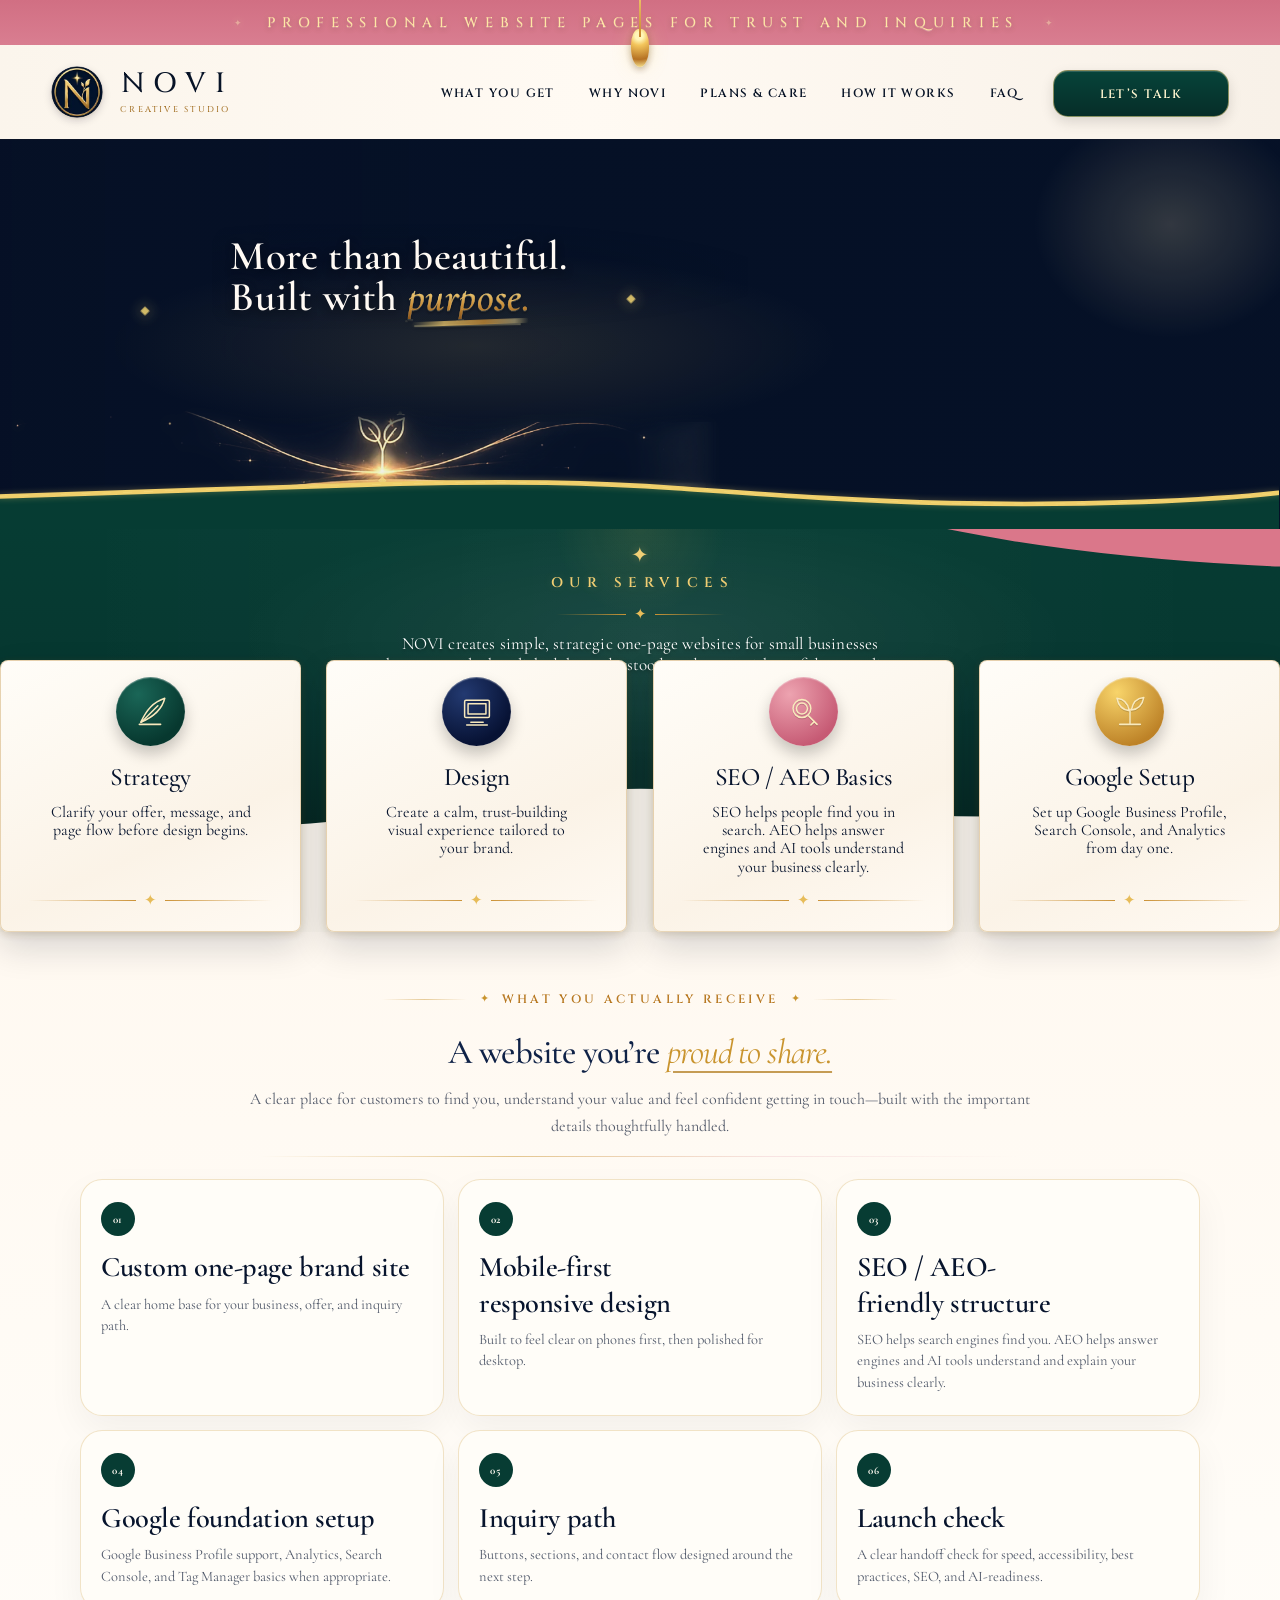
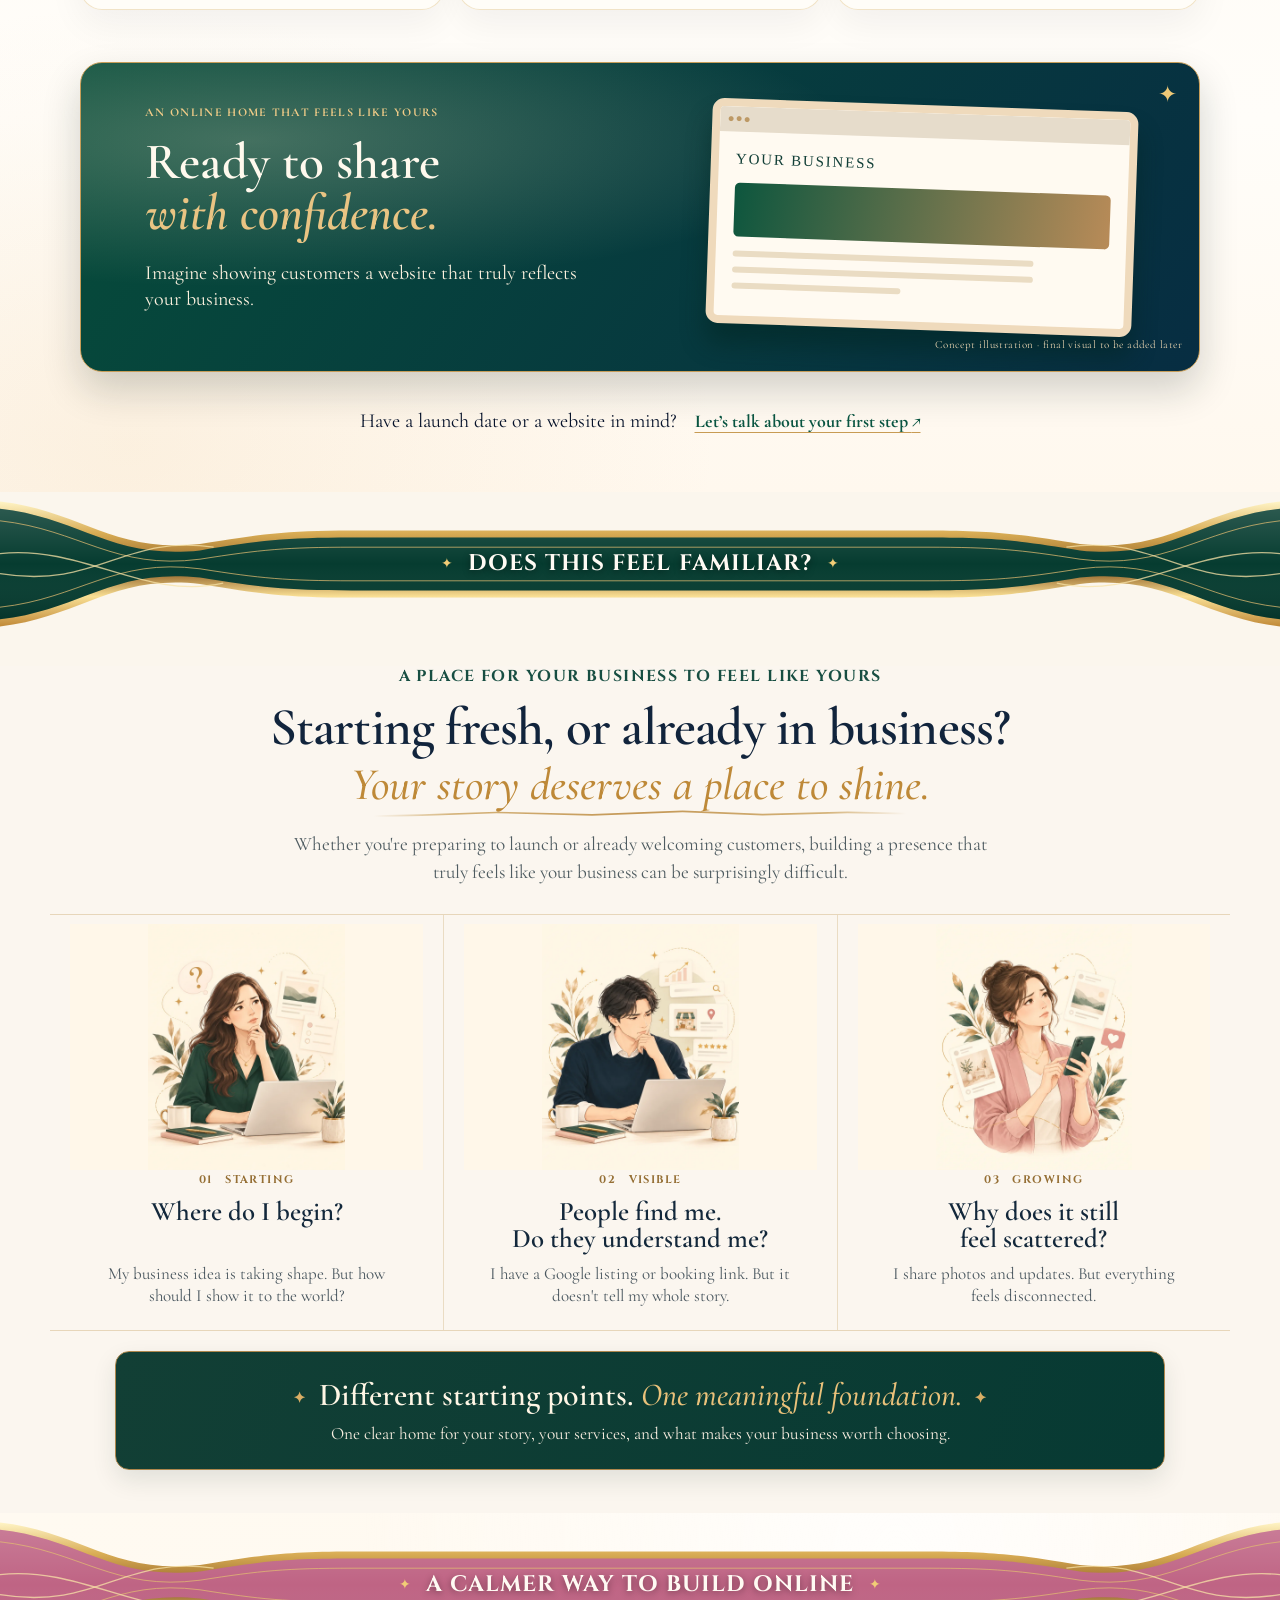
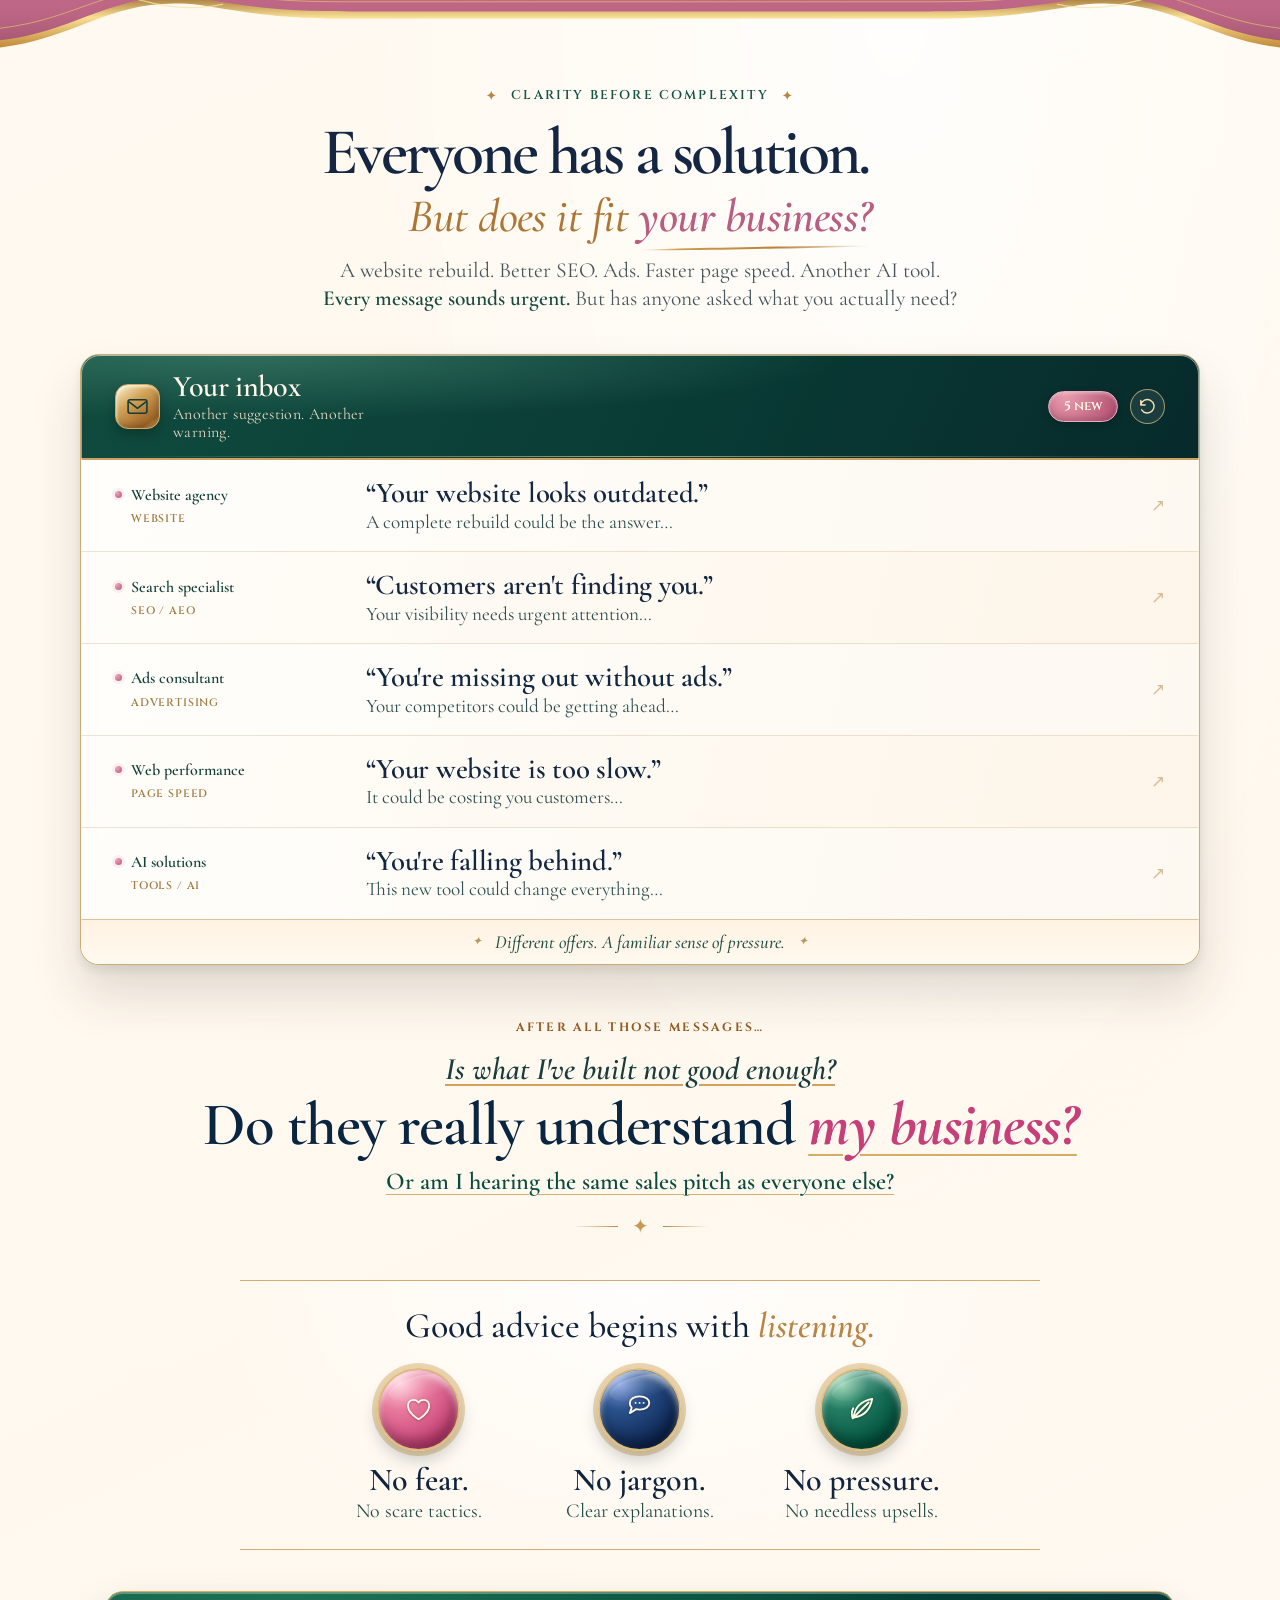
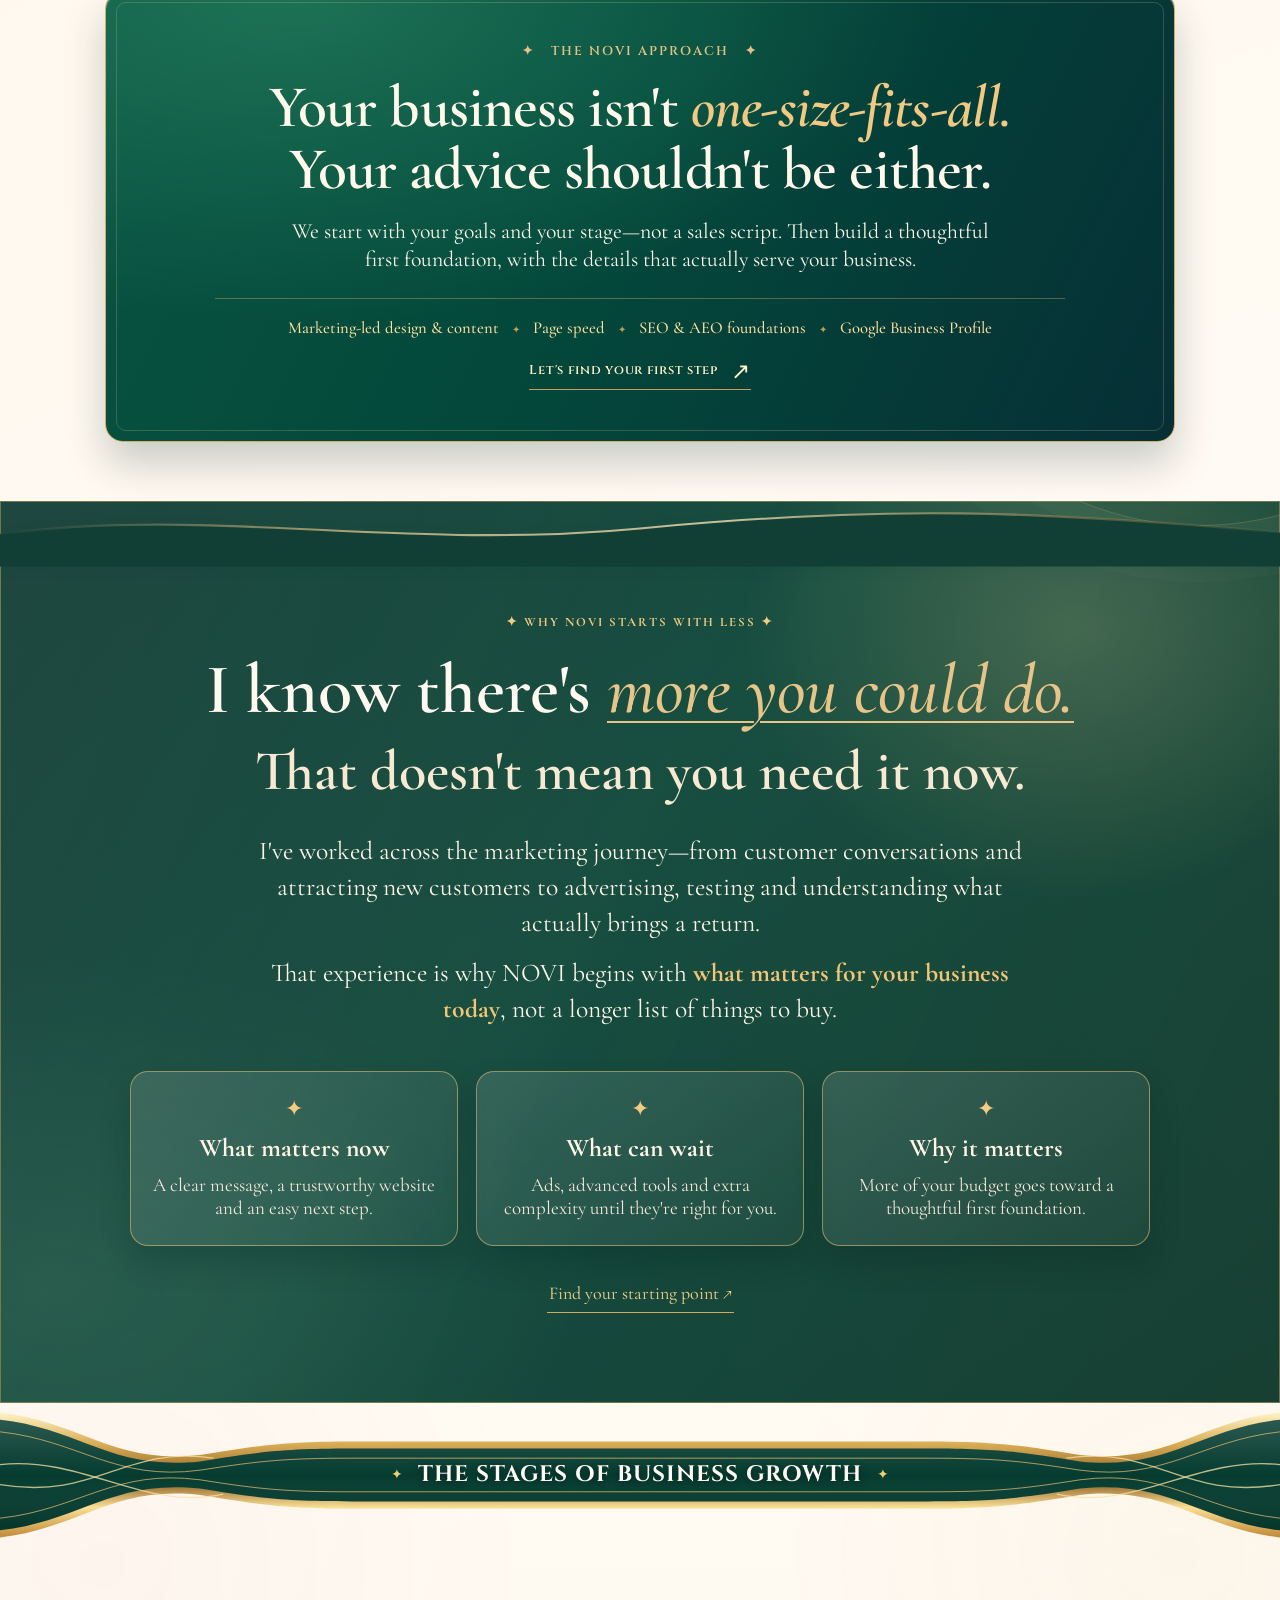
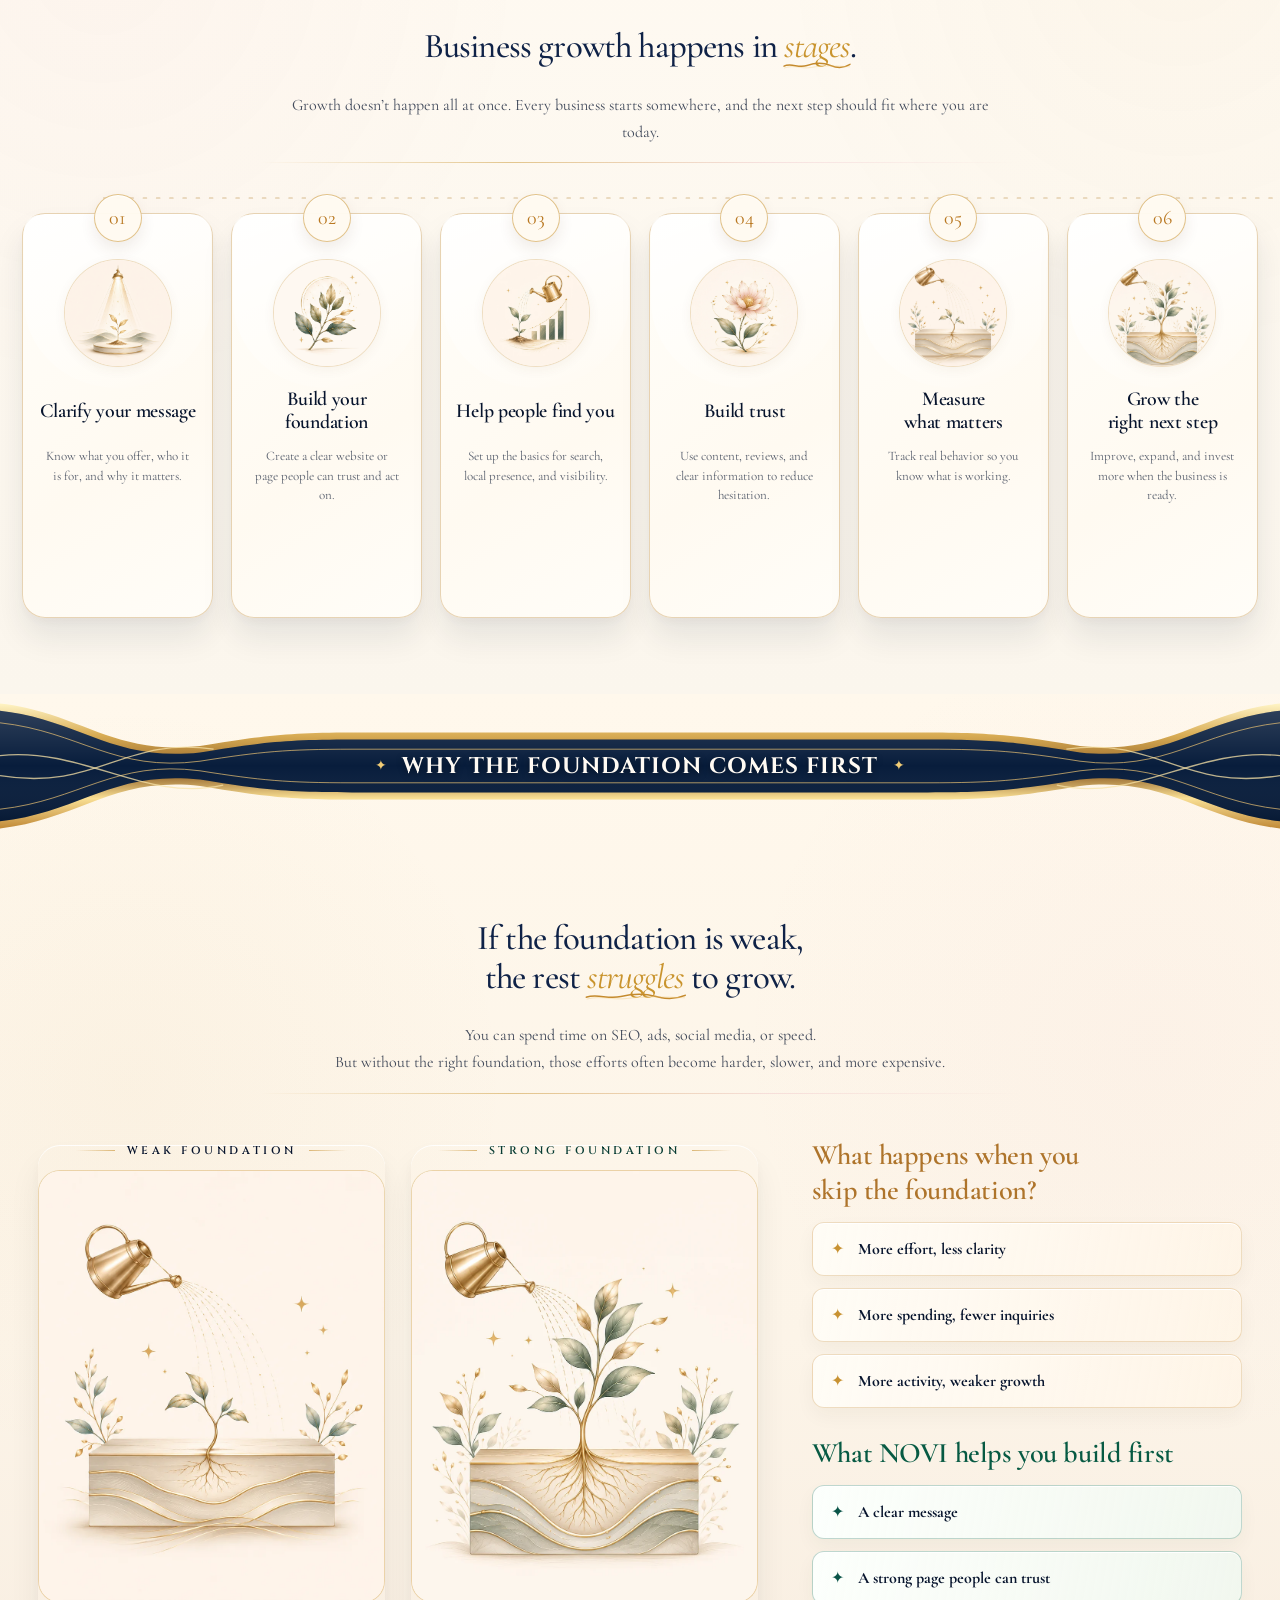
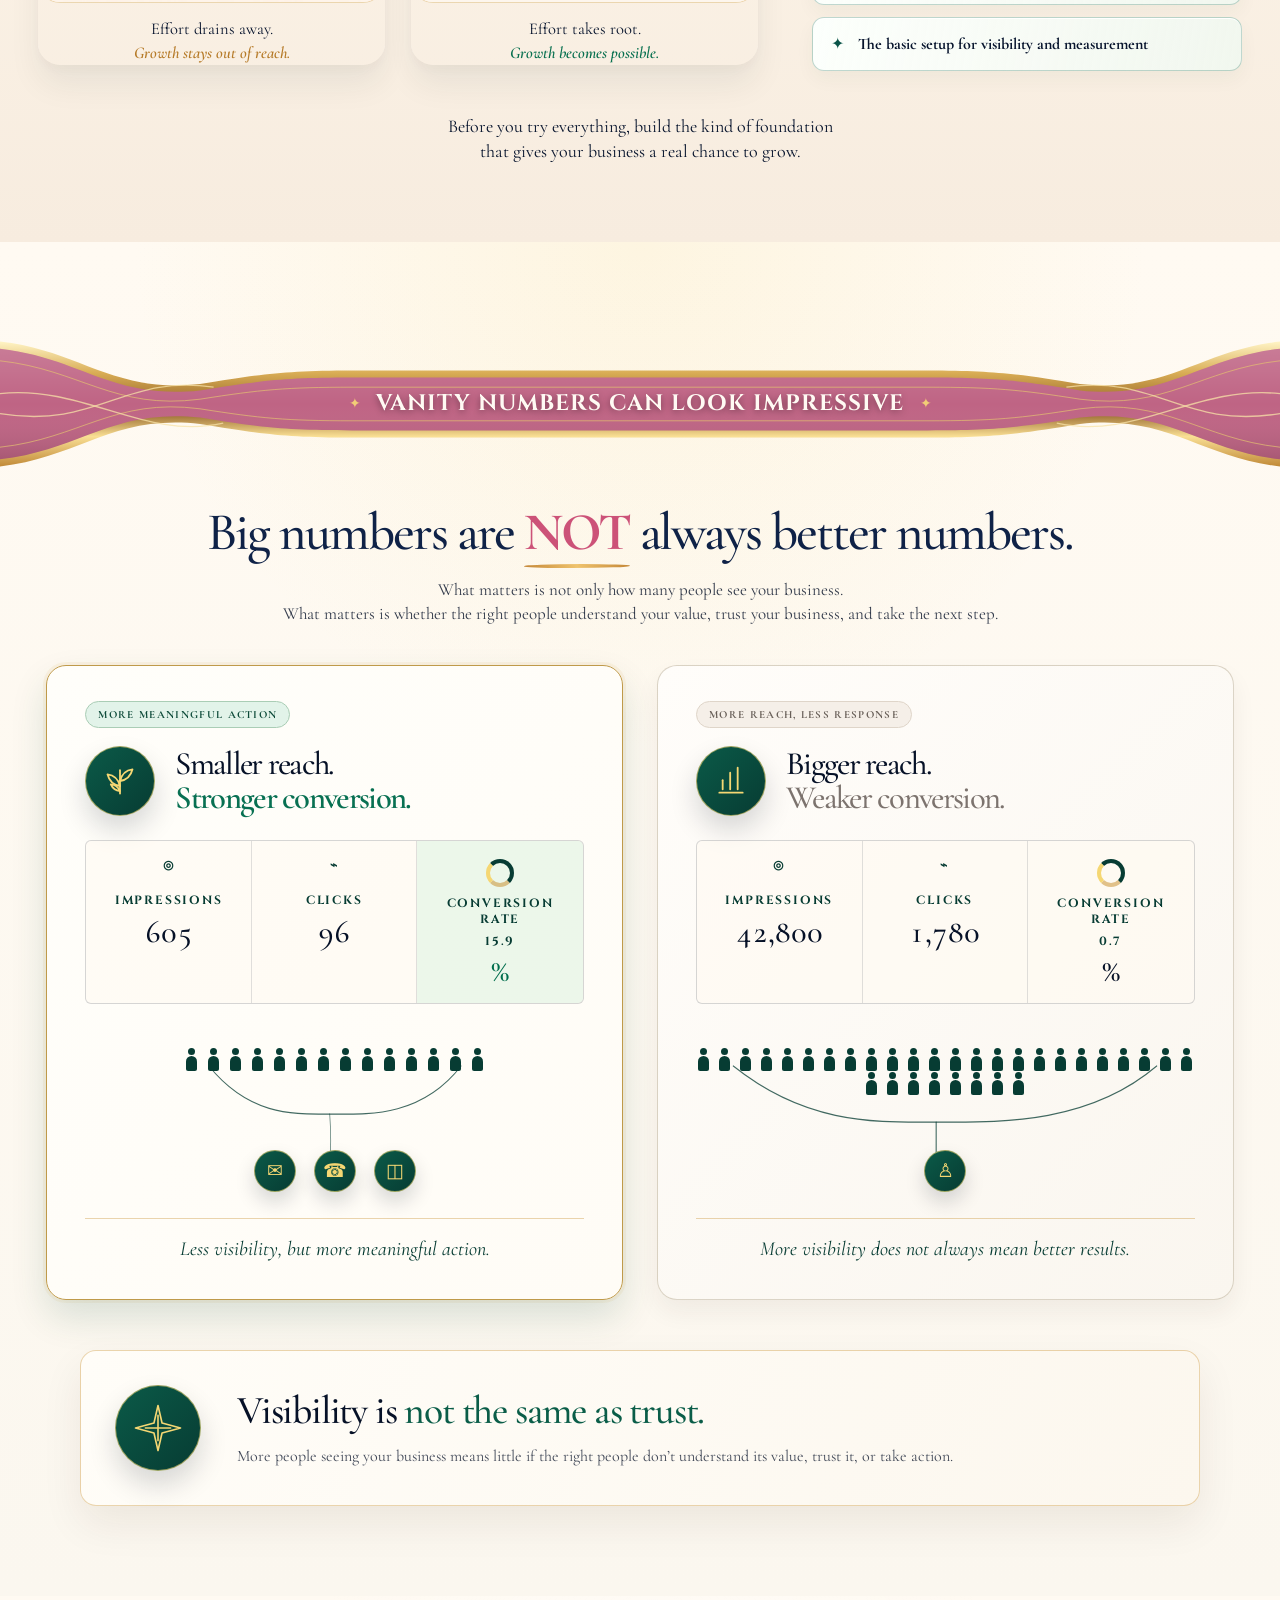
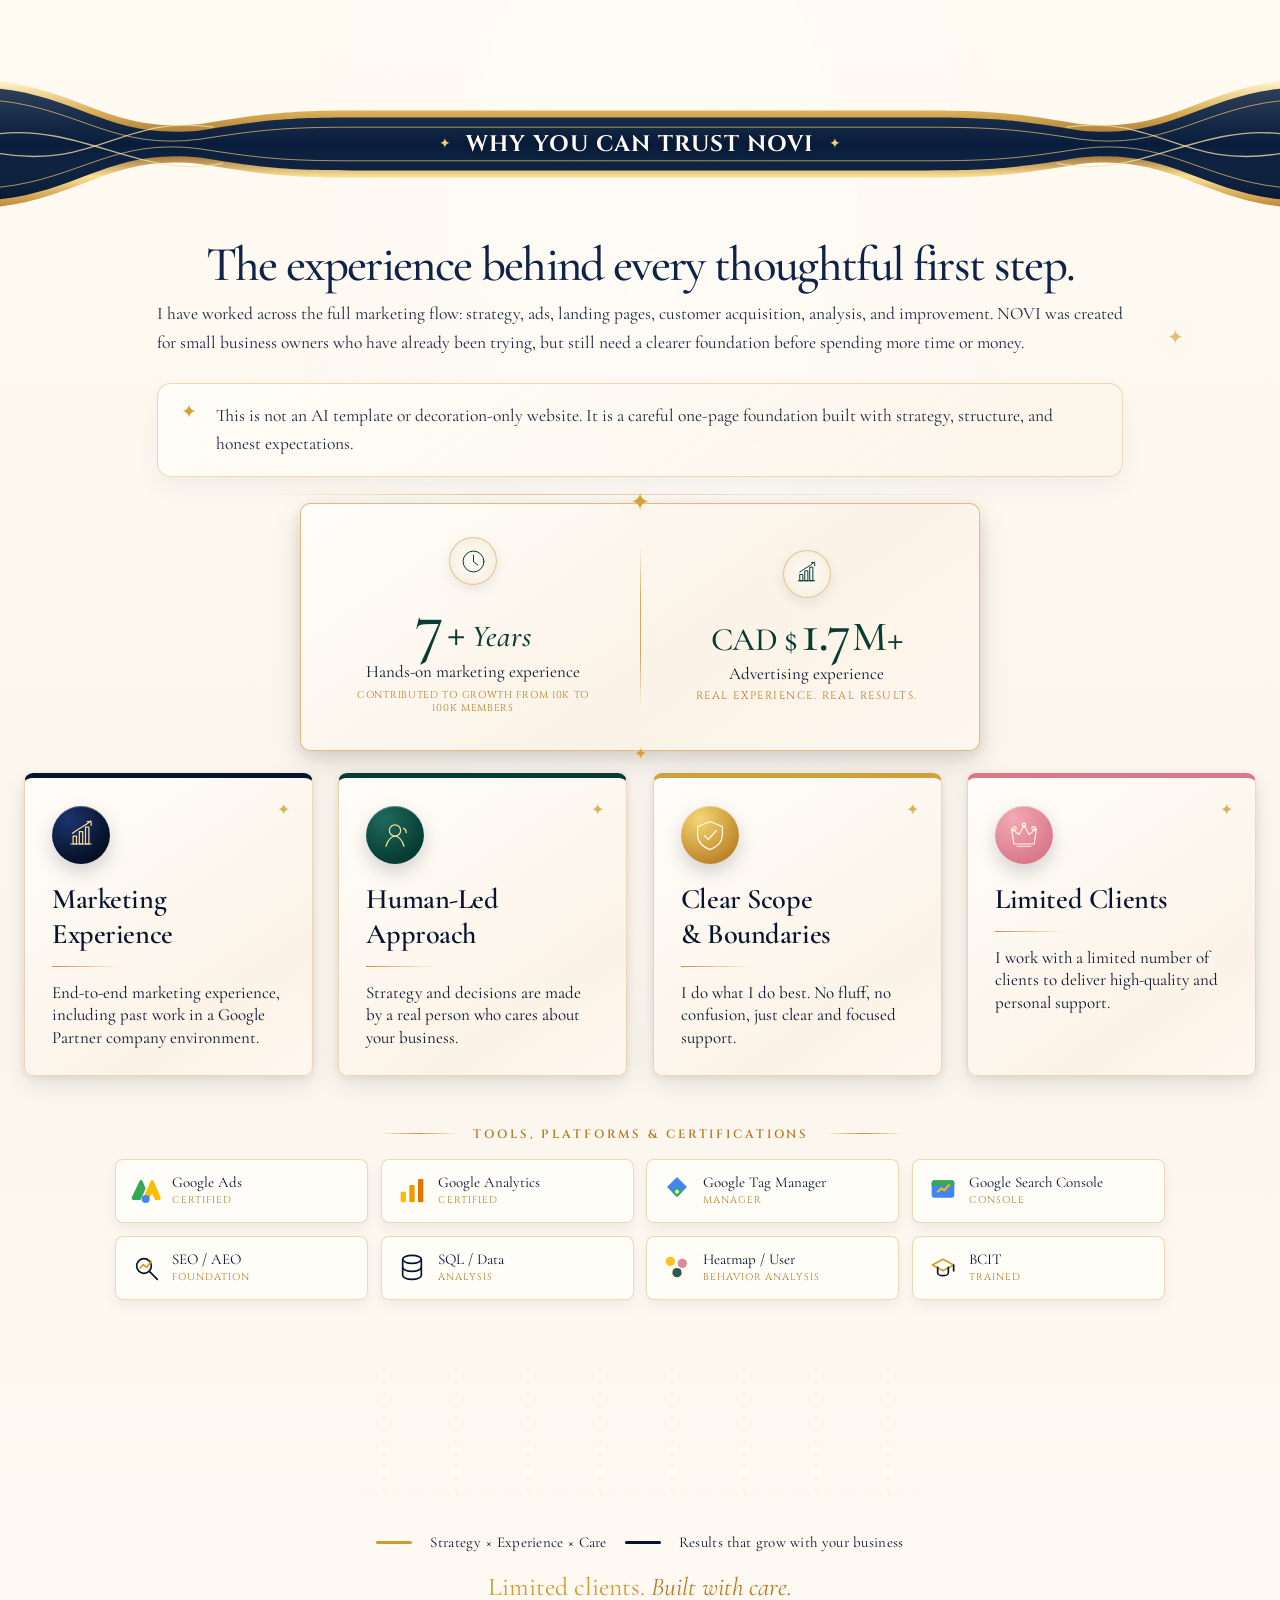
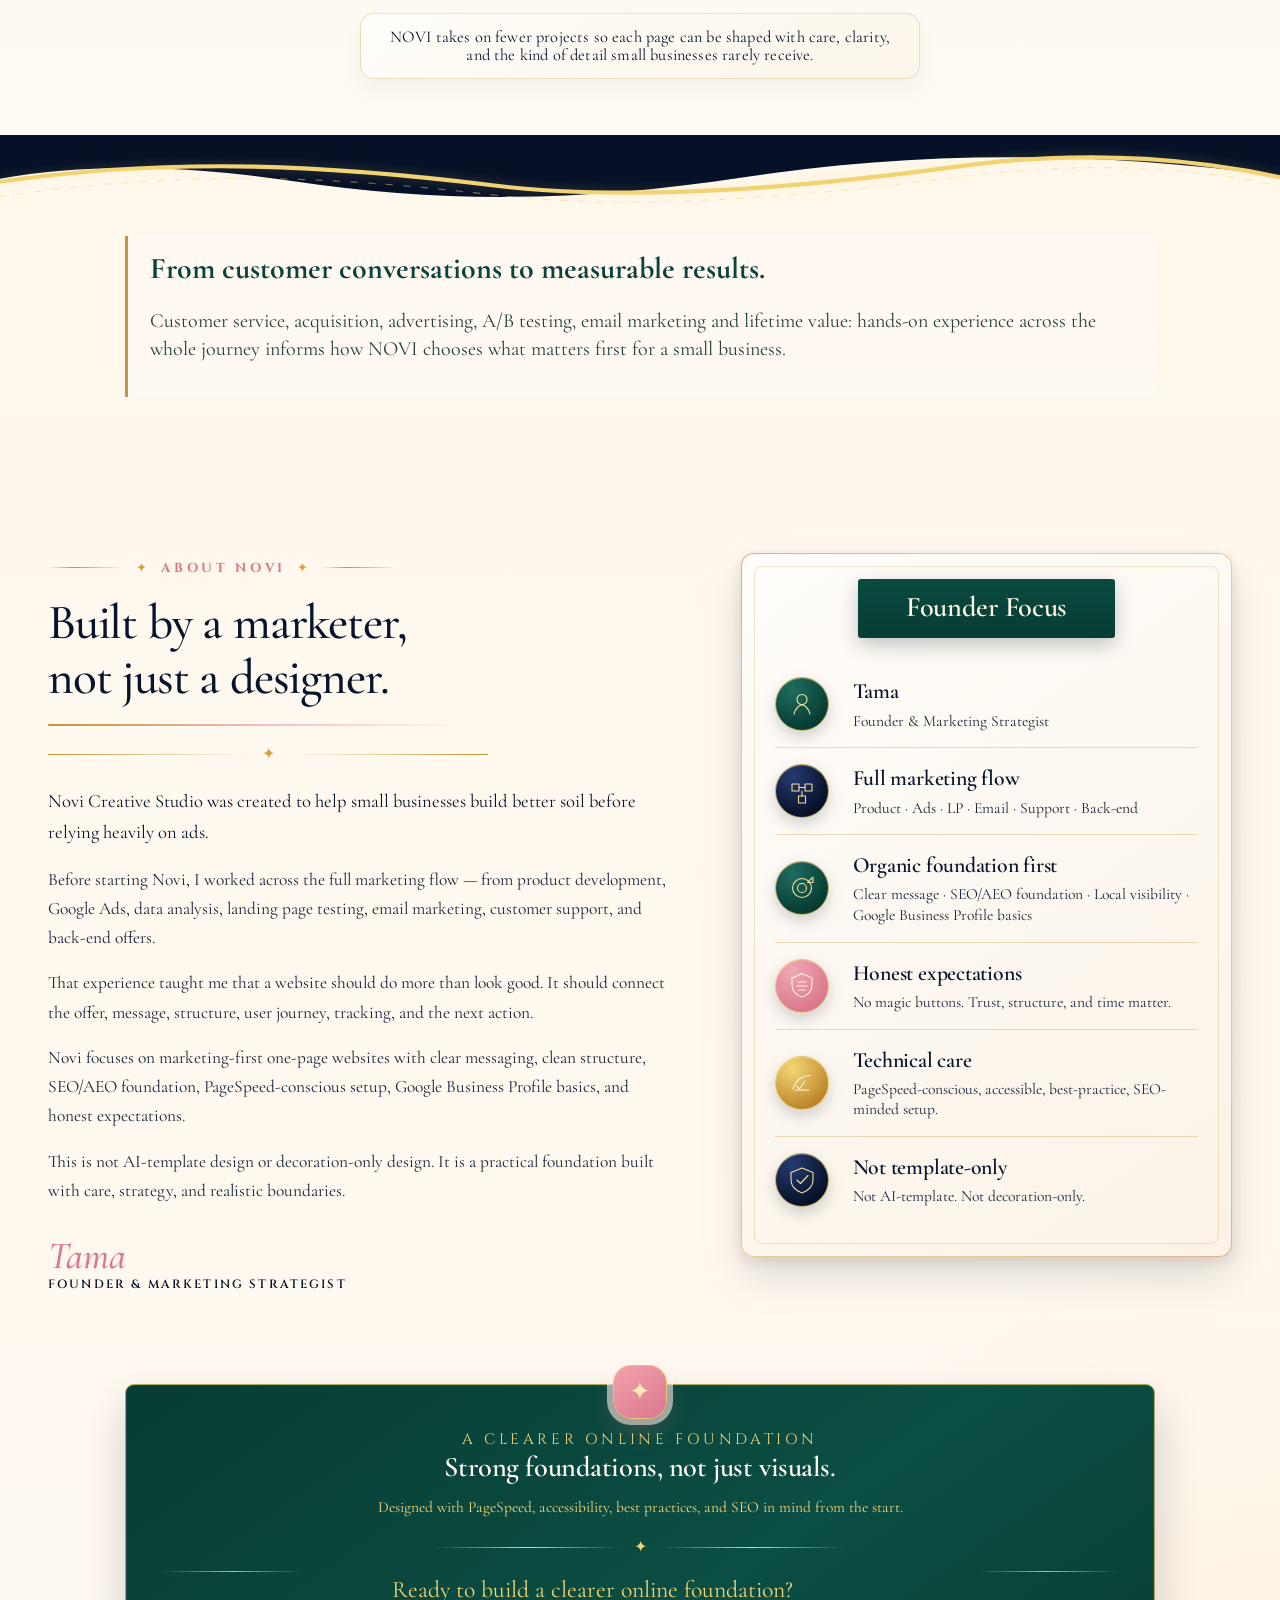
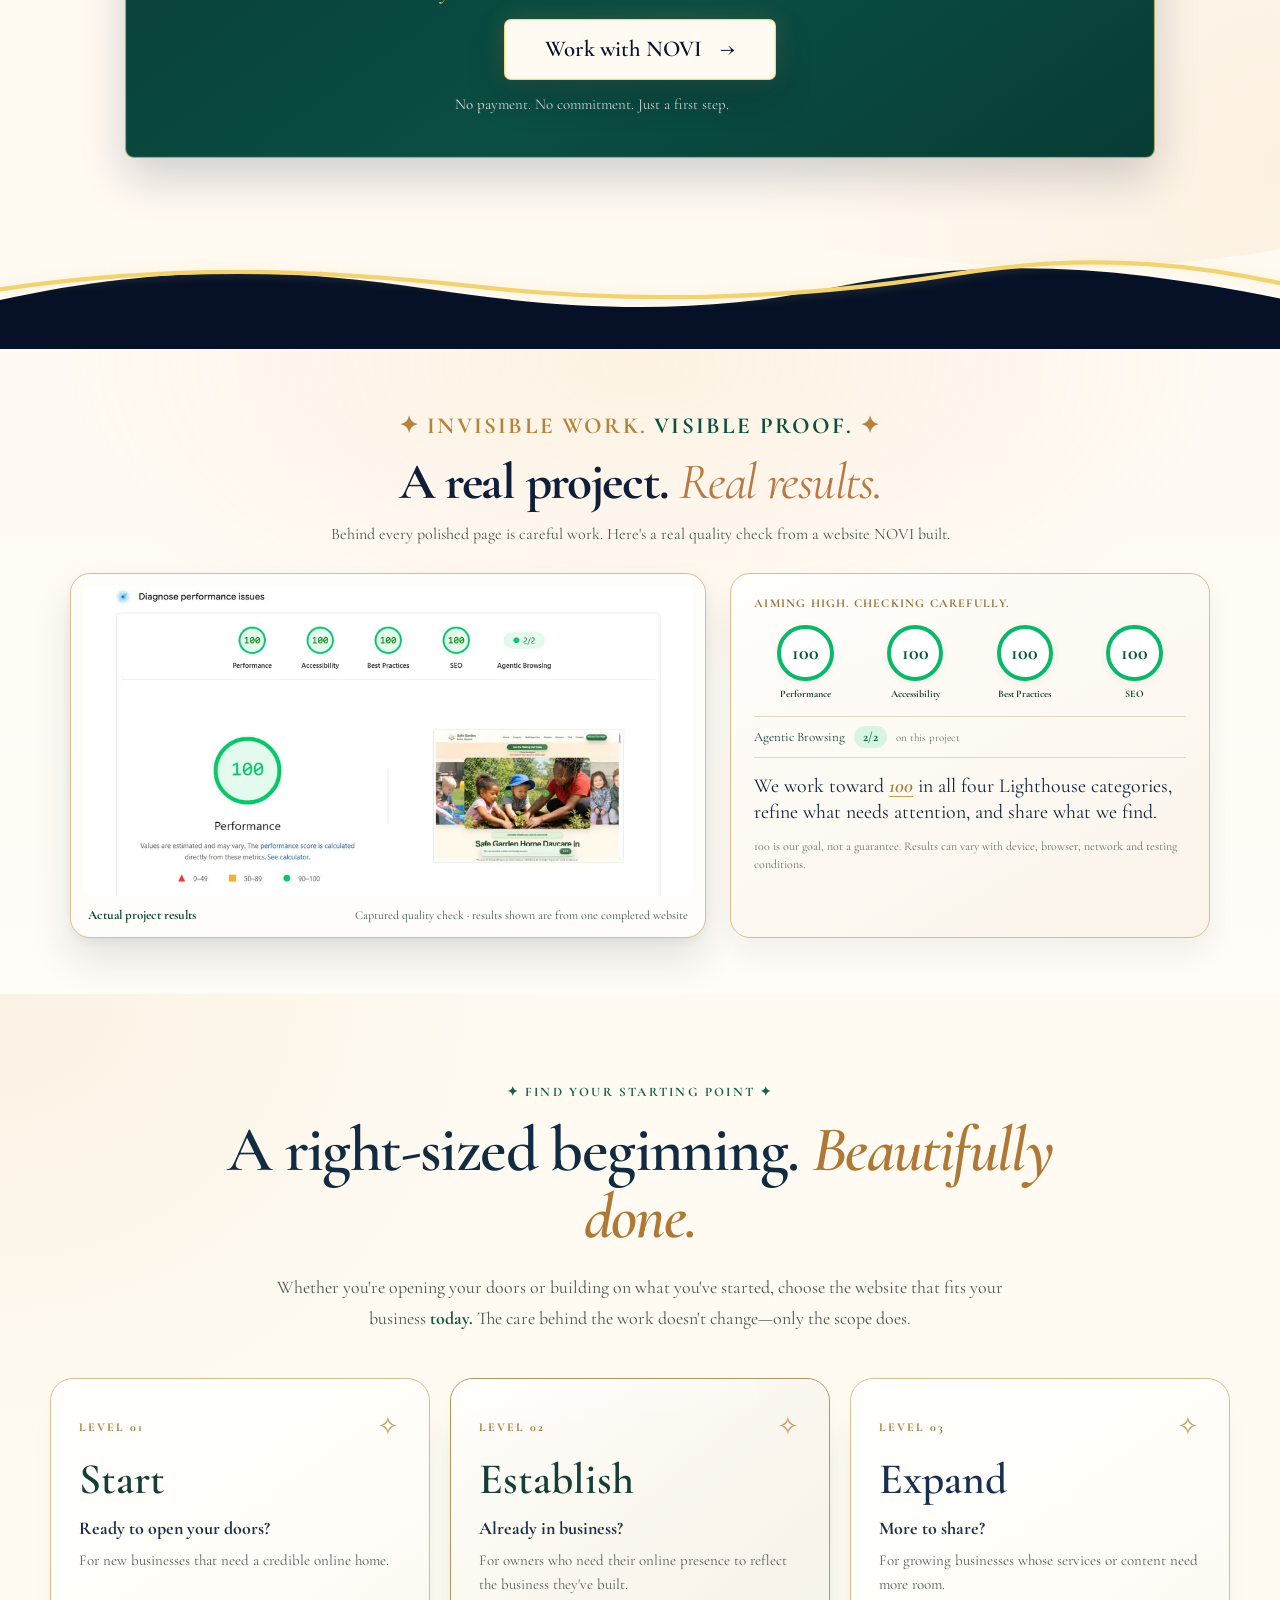
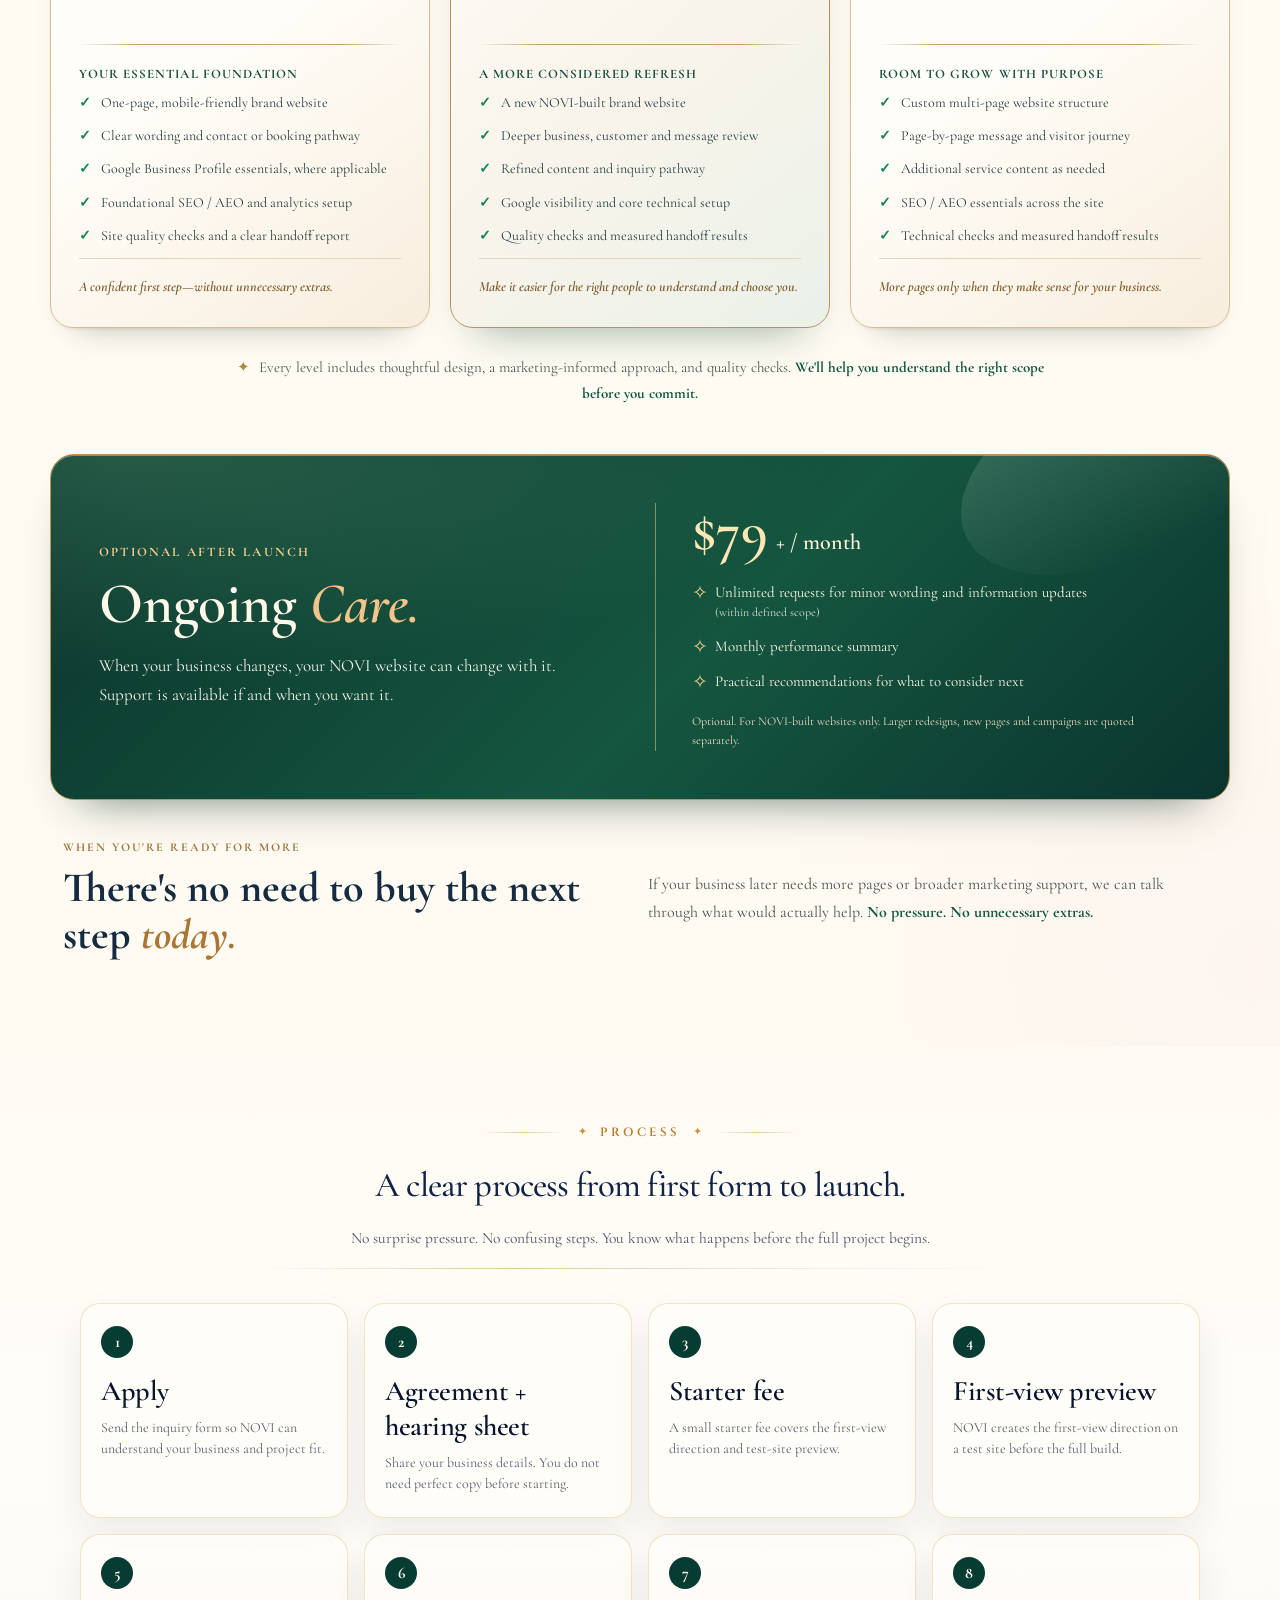
==== commit ba2935f8: "Add files via upload" ====
--- a/index.html
+++ b/index.html
@@ -81,7 +81,7 @@
 }
   </script>
 <link href="assets/css/novi-story-editorial.css?v=1" rel="stylesheet"/><link href="assets/css/novi-calm-luxe.css?v=calm-luxe-20261024" rel="stylesheet"/>
-<link href="assets/css/novi-stages-finish.css" rel="stylesheet"/><link href="assets/css/novi-foundation-polish.css" rel="stylesheet"/><link href="assets/css/novi-visibility-refined.css" rel="stylesheet"/><link href="assets/css/novi-realproof.css" rel="stylesheet"/><link href="assets/css/novi-levels-care.css" rel="stylesheet"/></head>
+<link href="assets/css/novi-stages-finish.css" rel="stylesheet"/><link href="assets/css/novi-foundation-polish.css" rel="stylesheet"/><link href="assets/css/novi-visibility-refined.css" rel="stylesheet"/><link href="assets/css/novi-realproof.css" rel="stylesheet"/><link href="assets/css/novi-levels-care.css" rel="stylesheet"/><link href="assets/css/novi-v10-story-polish.css" rel="stylesheet"/><link href="assets/css/novi-luminous-transitions.css?v=1" rel="stylesheet"/><link href="assets/css/novi-signature-waves.css?v=1" rel="stylesheet"/></head>
 <body>
 <a class="skip-link" href="#services">Skip to content</a>
 <div aria-label="Brand message" class="top-ribbon">
@@ -96,14 +96,7 @@
 <small>Creative Studio</small>
 </span>
 </a>
-<nav aria-label="Primary navigation" class="site-nav" id="primary-nav">
-<a href="#services">Services</a>
-<a href="#trust">Trust</a>
-<a href="#about">About</a>
-<a href="#process">Process</a>
-<a href="#contact">Contact</a>
-<a class="nav-cta" href="#contact">Work with NOVI</a>
-</nav>
+<nav aria-label="Primary navigation" class="site-nav" id="primary-nav"><a href="#included">What You Get</a><a href="#why-start-less">Why NOVI</a><a href="#choose-foundation">Plans &amp; Care</a><a href="#process">How It Works</a><a href="#faq">FAQ</a><a class="nav-cta" href="#contact">Let’s Talk</a></nav>
 <button aria-controls="primary-nav" aria-expanded="false" aria-label="Open menu" class="mobile-menu" type="button">
 <span>Menu</span>
 <i aria-hidden="true"></i>
@@ -181,8 +174,8 @@
 <div class="included-inner">
 <div class="included-head reveal-item">
 <p class="novi-added-eyebrow segment-label novi-ref-label-v163"><span></span><b>✦</b> WHAT YOU ACTUALLY RECEIVE <b>✦</b><span></span></p>
-<h2 class="novi-ref-heading-v163 novi-type novi-type--h2" id="included-title">A brand site with the important basics built in.</h2>
-<p>You receive a focused online foundation, not a confusing pile of files.</p>
+<h2 class="novi-ref-heading-v163 novi-type novi-type--h2" id="included-title">A website you’re <em>proud to share.</em></h2>
+<p>A clear place for customers to find you, understand your value and feel confident getting in touch—built with the important details thoughtfully handled.</p>
 </div>
 <div class="included-grid reveal-item">
 <article><b>01</b><h3 class="novi-type novi-type--h3">Custom one-page brand site</h3><p>A clear home base for your business, offer, and inquiry path.</p></article>
@@ -193,7 +186,7 @@
 <article><b>06</b><h3 class="novi-type novi-type--h3">Launch check</h3><p>A clear handoff check for speed, accessibility, best practices, SEO, and AI-readiness.</p></article>
 </div>
 </div>
-</section><div class="novi-ribbon novi-ribbon--wave novi-ribbon--green novi-ribbon--familiar">
+<div aria-label="Concept preview: business owner confidently sharing a website" class="novi-future-poster" role="group"><div aria-hidden="true" class="novi-future-poster__mark">✦</div><div class="novi-future-poster__copy"><span>AN ONLINE HOME THAT FEELS LIKE YOURS</span><strong>Ready to share<br/><em>with confidence.</em></strong><p>Imagine showing customers a website that truly reflects your business.</p></div><div aria-hidden="true" class="novi-future-poster__device"><div class="novi-future-poster__dots">● ● ●</div><div class="novi-future-poster__preview"><span>YOUR BUSINESS</span><div></div><i></i><i></i><i></i></div></div><p class="novi-future-poster__disclaimer">Concept illustration · final visual to be added later</p></div><div class="novi-mid-cta"><p>Have a launch date or a website in mind?</p><a href="#contact">Let’s talk about your first step <span aria-hidden="true">↗</span></a></div></section><div class="novi-ribbon novi-ribbon--wave novi-ribbon--green novi-ribbon--familiar">
 <svg aria-hidden="true" class="novi-ribbon__wave" focusable="false" preserveaspectratio="none" viewbox="0 0 1600 180">
 <defs><lineargradient id="novi-ribbon-2-ribbon-metal" x1="0" x2="0" y1="0" y2="1"><stop offset="0" stop-color="#fff4c5"></stop><stop offset=".25" stop-color="#d9ad55"></stop><stop offset=".55" stop-color="#8c5b21"></stop><stop offset=".76" stop-color="#f9df94"></stop><stop offset="1" stop-color="#c18a38"></stop></lineargradient><lineargradient id="novi-ribbon-2-ribbon-sheen" x1="0" x2="0" y1="0" y2="1"><stop offset="0" stop-color="#fff" stop-opacity=".15"></stop><stop offset=".5" stop-color="#fff" stop-opacity="0"></stop><stop offset="1" stop-color="#000" stop-opacity=".12"></stop></lineargradient></defs>
 <path class="novi-ribbon__outer" d="M0 12 C100 23 140 77 250 65 C324 53 355 48 440 48 L1160 48 C1245 48 1276 53 1350 65 C1460 77 1500 23 1600 12 L1600 168 C1500 157 1460 103 1350 115 C1276 127 1245 132 1160 132 L440 132 C355 132 324 127 250 115 C140 103 100 157 0 168 Z" fill="url(#novi-ribbon-2-ribbon-metal)"></path>
@@ -309,34 +302,7 @@
 <a href="#contact">Let's find your first step <span aria-hidden="true">↗</span></a>
 </div>
 </div>
-</section><section aria-labelledby="built-differently-title" class="built-differently-section observed-section segment-type-b bg-warm-cream novi-heading-system-v163 novi-segment novi-segment--compact novi-surface--warm" id="built-differently">
-<div class="built-differently-inner">
-<div class="built-differently-heading reveal-item">
-<p class="novi-added-eyebrow segment-label novi-ref-label-v163"><span></span><b>✦</b> BUILT DIFFERENTLY FROM THE START <b>✦</b><span></span></p>
-<h2 class="novi-ref-heading-v163 novi-type novi-type--h2" id="built-differently-title">Not a template. Not a patch job.</h2>
-<p>NOVI builds lightweight brand sites with purpose, clean structure, and clear messaging. Not platform fixes or generic layouts.</p>
-</div>
-<div class="built-differently-grid reveal-item">
-<article>
-<span>No generic templates</span>
-<p>Your site is not built from a reused layout that could belong to any business.</p>
-</article>
-<article>
-<span>No platform patching</span>
-<p>NOVI does not edit Wix, WordPress, Shopify, Squarespace, or similar platform sites.</p>
-</article>
-<article>
-<span>Purpose-built foundation</span>
-<p>The structure, message, and design are created around your business and first step.</p>
-</article>
-</div>
-<p class="built-differently-note reveal-item">Wix, WordPress, and Shopify can be useful for some businesses. NOVI simply takes a different path: lightweight, intentional, and built for clarity.</p>
-</div>
-</section><section aria-labelledby="difference-title" class="difference-section observed-section segment-type-b bg-main-ivory novi-heading-system-v163 novi-segment novi-segment--compact novi-surface--ivory" id="difference">
-<div class="difference-inner"><div class="difference-heading reveal-item"><p class="novi-added-eyebrow segment-label novi-ref-label-v163"><span></span><b>✦</b> WHY NOVI FEELS DIFFERENT <b>✦</b><span></span></p><h2 class="novi-ref-heading-v163 novi-type novi-type--h2" id="difference-title">A foundation you can understand and own.</h2><p>NOVI is designed for small businesses that need a clear first step, not confusing pressure, hidden extras, or an ads-first approach.</p></div>
-<div class="difference-table reveal-item"><div class="diff-row diff-head"><div>Feature</div><div>NOVI</div><div>Typical build</div></div><div class="diff-row"><div>Perfect copy needed</div><div><span class="diff-mark yes">No</span></div><div><span class="diff-mark maybe">Often</span></div></div><div class="diff-row"><div>Copy support</div><div><span class="diff-mark yes">✓</span></div><div><span class="diff-mark maybe">Extra</span></div></div><div class="diff-row"><div>Fit-for-purpose design</div><div><span class="diff-mark yes">✓</span></div><div><span class="diff-mark maybe">Varies</span></div></div><div class="diff-row"><div>Google Business Profile basics</div><div><span class="diff-mark yes">✓</span></div><div><span class="diff-mark no">No</span></div></div><div class="diff-row"><div>SEO / AEO foundation</div><div><span class="diff-mark yes">✓</span></div><div><span class="diff-mark maybe">Varies</span></div></div><div class="diff-row"><div>Lightweight build</div><div><span class="diff-mark yes">✓</span></div><div><span class="diff-mark maybe">Depends</span></div></div><div class="diff-row"><div>Launch check shared</div><div><span class="diff-mark yes">✓</span></div><div><span class="diff-mark maybe">Not always</span></div></div><div class="diff-row"><div>Ads-first pressure</div><div><span class="diff-mark yes">No</span></div><div><span class="diff-mark maybe">Sometimes</span></div></div></div>
-</div>
-</section><section aria-labelledby="growth-stages-title" class="novi-stages-section observed-section segment-type-a bg-main-ivory novi-heading-system-v163 novi-segment novi-segment--editorial novi-surface--ivory" id="growth-stages"><div class="novi-ribbon novi-ribbon--wave novi-ribbon--green novi-ribbon--section">
+</section><section aria-labelledby="why-less-title" class="novi-why-less novi-segment" id="why-start-less"><div aria-hidden="true" class="novi-wave-edge novi-wave-why"><svg preserveaspectratio="none" viewbox="0 0 1440 96" xmlns="http://www.w3.org/2000/svg"><path d="M0 49 C240 9 450 74 720 41 S1160 14 1440 47 L1440 96 L0 96 Z" fill="#123f35"></path><path d="M0 49 C240 9 450 74 720 41 S1160 14 1440 47" fill="none" stroke="url(#novi-wave-gold-novi-wave-why)" stroke-width="2.1" vector-effect="non-scaling-stroke"></path><defs><lineargradient id="novi-wave-gold-novi-wave-why" x1="0" x2="1" y1="0" y2="0"><stop offset="0" stop-color="#CBA369" stop-opacity=".03"></stop><stop offset=".28" stop-color="#EBCB91" stop-opacity=".72"></stop><stop offset=".57" stop-color="#F8E5B8" stop-opacity=".78"></stop><stop offset=".9" stop-color="#BE8D4C" stop-opacity=".32"></stop><stop offset="1" stop-color="#CBA369" stop-opacity=".04"></stop></lineargradient></defs></svg></div><div class="novi-why-less__inner"><p class="novi-why-less__eyebrow">✦ WHY NOVI STARTS WITH LESS ✦</p><h2 id="why-less-title">I know there's <em>more you could do.</em><br/><span>That doesn't mean you need it now.</span></h2><p class="novi-why-less__lead">I've worked across the marketing journey—from customer conversations and attracting new customers to advertising, testing and understanding what actually brings a return.</p><p class="novi-why-less__statement">That experience is why NOVI begins with <strong>what matters for your business today</strong>, not a longer list of things to buy.</p><div class="novi-why-less__principles"><div><span aria-hidden="true">✦</span><strong>What matters now</strong><small>A clear message, a trustworthy website and an easy next step.</small></div><div><span aria-hidden="true">✦</span><strong>What can wait</strong><small>Ads, advanced tools and extra complexity until they're right for you.</small></div><div><span aria-hidden="true">✦</span><strong>Why it matters</strong><small>More of your budget goes toward a thoughtful first foundation.</small></div></div><a class="novi-why-less__link" href="#choose-foundation">Find your starting point <span aria-hidden="true">↗</span></a></div></section><section aria-labelledby="growth-stages-title" class="novi-stages-section observed-section segment-type-a bg-main-ivory novi-heading-system-v163 novi-segment novi-segment--editorial novi-surface--ivory" id="growth-stages"><div class="novi-ribbon novi-ribbon--wave novi-ribbon--green novi-ribbon--section">
 <svg aria-hidden="true" class="novi-ribbon__wave" focusable="false" preserveaspectratio="none" viewbox="0 0 1600 180">
 <defs><lineargradient id="novi-ribbon-4-ribbon-metal" x1="0" x2="0" y1="0" y2="1"><stop offset="0" stop-color="#fff4c5"></stop><stop offset=".25" stop-color="#d9ad55"></stop><stop offset=".55" stop-color="#8c5b21"></stop><stop offset=".76" stop-color="#f9df94"></stop><stop offset="1" stop-color="#c18a38"></stop></lineargradient><lineargradient id="novi-ribbon-4-ribbon-sheen" x1="0" x2="0" y1="0" y2="1"><stop offset="0" stop-color="#fff" stop-opacity=".15"></stop><stop offset=".5" stop-color="#fff" stop-opacity="0"></stop><stop offset="1" stop-color="#000" stop-opacity=".12"></stop></lineargradient></defs>
 <path class="novi-ribbon__outer" d="M0 12 C100 23 140 77 250 65 C324 53 355 48 440 48 L1160 48 C1245 48 1276 53 1350 65 C1460 77 1500 23 1600 12 L1600 168 C1500 157 1460 103 1350 115 C1276 127 1245 132 1160 132 L440 132 C355 132 324 127 250 115 C140 103 100 157 0 168 Z" fill="url(#novi-ribbon-4-ribbon-metal)"></path>
@@ -570,7 +536,7 @@
 </div>
 <div class="trust-inner">
 <div class="trust-heading-block reveal-item">
-<h2 class="novi-ref-heading-v163 novi-type novi-type--h2" id="trust-title"><span class="trust-title-line trust-title-line-1">Built by a marketer who understands</span><span class="trust-title-line trust-title-line-2"><em>the pressure behind small business marketing.</em></span></h2>
+<h2 class="novi-ref-heading-v163 novi-type novi-type--h2" id="trust-title">The experience behind every thoughtful first step.</h2>
 <div aria-label="Why NOVI is trustworthy" class="trust-readable-copy">
 <p class="trust-intro-copy">I have worked across the full marketing flow: strategy, ads, landing pages, customer acquisition, analysis, and improvement. NOVI was created for small business owners who have already been trying, but still need a clearer foundation before spending more time or money.</p>
 <p class="trust-note">This is not an AI template or decoration-only website. It is a careful one-page foundation built with strategy, structure, and honest expectations.</p>
@@ -649,7 +615,7 @@
 </div>
 <!-- Removed trust-bottom-wave per design feedback -->
 </section><section aria-labelledby="about-title" class="about-section observed-section segment-type-a bg-warm-cream novi-segment novi-segment--editorial novi-surface--warm" id="about">
-<div aria-hidden="true" class="about-top-frame">
+<div class="novi-experience-key"><strong>From customer conversations to measurable results.</strong><p>Customer service, acquisition, advertising, A/B testing, email marketing and lifetime value: hands-on experience across the whole journey informs how NOVI chooses what matters first for a small business.</p></div><div aria-hidden="true" class="about-top-frame">
 <svg focusable="false" preserveaspectratio="none" viewbox="0 0 1600 170">
 <path class="about-frame-navy" d="M0 0 H1600 V54 C1340 18 1130 24 930 56 C725 89 555 91 365 61 C220 38 100 39 0 58 Z"></path>
 <path class="about-frame-gold" d="M0 62 C224 28 418 41 618 67 C792 89 1002 70 1196 42 C1375 16 1510 36 1600 56"></path>
@@ -720,7 +686,7 @@
 <path class="about-bottom-gold" d="M0 72 C212 40 390 45 590 68 C775 90 984 88 1195 52 C1378 21 1516 45 1600 64"></path>
 </svg>
 </div>
-</section><section aria-labelledby="launch-proof-title" class="launch-proof-section observed-section segment-type-ab bg-warm-cream novi-heading-system-v163 novi-segment novi-segment--bridge novi-surface--warm" id="launch-check"><div class="launch-proof-inner novi-realproof">
+</section><section aria-labelledby="launch-proof-title" class="launch-proof-section observed-section segment-type-ab bg-warm-cream novi-heading-system-v163 novi-segment novi-segment--bridge novi-surface--warm novi-wave-proof-quiet" id="launch-check"><div class="launch-proof-inner novi-realproof">
 <div class="novi-realproof-heading reveal-item">
 <p class="novi-realproof-eyebrow">✦ INVISIBLE WORK. <span>VISIBLE PROOF.</span> ✦</p>
 <h2 id="launch-proof-title">A real project. <em>Real results.</em></h2>
@@ -817,37 +783,20 @@
 <path class="brand-wave-dash" d="M0 108 C218 66 394 68 596 91 C780 112 982 111 1198 76 C1380 48 1516 65 1600 84"></path>
 </svg>
 </div>
-</section><section aria-labelledby="final-cta-title" class="final-cta-section observed-section segment-type-a bg-deep novi-segment novi-segment--editorial novi-surface--deep" id="contact"><div class="final-cta-inner reveal-item"><p class="final-cta-eyebrow"><span></span><b>✦</b> START WITH NOVI <b>✦</b><span></span></p><h2 class="novi-type novi-type--h2" id="final-cta-title">Ready to build a clearer online foundation?</h2><p>You do not need perfect copy, polished materials, or a full marketing plan before starting. Begin with the form, and NOVI will help organize the first step with honesty, clarity, and care.</p><div class="final-cta-actions"><a class="final-cta-button" href="mailto:hello@novicreativestudio.com">Start with NOVI <span>→</span></a><span class="final-cta-note">No fear. No jargon. No pressure.</span></div></div></section><footer aria-label="NOVI Creative Studio footer" class="site-footer">
-<div class="site-footer-inner">
-<div class="footer-brand-block">
-<a aria-label="Back to top" class="footer-brand" href="#top">
-<img alt="" aria-hidden="true" class="footer-brand-img" decoding="async" height="58" loading="lazy" src="assets/images/novi-creative-studio-logo-mark.webp?v=webp82" width="58"/>
-<span class="footer-brand-text">
-<strong>NOVI</strong>
-<small>Creative Studio</small>
-<em>Small Business Online Foundation Studio</em>
-</span>
-</a>
-<p>Custom, lightweight brand sites for small service-based businesses that want clarity before more marketing.</p>
-</div>
-<nav aria-label="Footer navigation" class="footer-nav">
-<a href="#first-stage">Who it is for</a>
-<a href="#included">What you receive</a>
-<a href="#launch-check">Launch check</a>
-<a href="#faq">FAQ</a>
-<a href="#contact">Start</a>
-</nav>
-<div class="footer-contact">
-<p><strong>No fear. No jargon. No pressure.</strong></p>
-<a href="mailto:hello@novicreativestudio.com">hello@novicreativestudio.com</a>
-<span>Canada-based. Built for small service businesses.</span>
-</div>
-</div>
-<div class="site-footer-bottom">
-<span>© 2026 NOVI Creative Studio. All rights reserved.</span>
-<span>Brand sites, offer pages, SEO/AEO basics, and launch checks.</span>
-</div>
-</footer></main>
+</section><section aria-labelledby="final-cta-title" class="final-cta-section observed-section segment-type-a bg-deep novi-segment novi-segment--editorial novi-surface--deep" id="contact"><div aria-hidden="true" class="novi-wave-edge novi-wave-contact"><svg preserveaspectratio="none" viewbox="0 0 1440 96" xmlns="http://www.w3.org/2000/svg"><path d="M0 39 C235 76 515 11 750 43 S1200 67 1440 36 L1440 96 L0 96 Z" fill="#154a3d"></path><path d="M0 39 C235 76 515 11 750 43 S1200 67 1440 36" fill="none" stroke="url(#novi-wave-gold-novi-wave-contact)" stroke-width="2.1" vector-effect="non-scaling-stroke"></path><defs><lineargradient id="novi-wave-gold-novi-wave-contact" x1="0" x2="1" y1="0" y2="0"><stop offset="0" stop-color="#CBA369" stop-opacity=".03"></stop><stop offset=".28" stop-color="#EBCB91" stop-opacity=".72"></stop><stop offset=".57" stop-color="#F8E5B8" stop-opacity=".78"></stop><stop offset=".9" stop-color="#BE8D4C" stop-opacity=".32"></stop><stop offset="1" stop-color="#CBA369" stop-opacity=".04"></stop></lineargradient></defs></svg></div><div class="final-cta-inner reveal-item"><p class="final-cta-eyebrow"><span></span><b>✦</b> START WITH NOVI <b>✦</b><span></span></p><h2 class="novi-type novi-type--h2" id="final-cta-title">Ready to build a clearer online foundation?</h2><p>You do not need perfect copy, polished materials, or a full marketing plan before starting. Begin with the form, and NOVI will help organize the first step with honesty, clarity, and care.</p><div class="final-cta-actions"><a class="final-cta-button" href="mailto:hello@novicreativestudio.com">Start with NOVI <span>→</span></a><span class="final-cta-note">No fear. No jargon. No pressure.</span></div></div></section><footer aria-label="NOVI Creative Studio footer" class="site-footer novi-footer-refined"><div aria-hidden="true" class="novi-wave-edge novi-wave-footer"><svg preserveaspectratio="none" viewbox="0 0 1440 96" xmlns="http://www.w3.org/2000/svg"><path d="M0 49 C240 9 450 74 720 41 S1160 14 1440 47 L1440 96 L0 96 Z" fill="#11283e"></path><path d="M0 49 C240 9 450 74 720 41 S1160 14 1440 47" fill="none" stroke="url(#novi-wave-gold-novi-wave-footer)" stroke-width="2.1" vector-effect="non-scaling-stroke"></path><defs><lineargradient id="novi-wave-gold-novi-wave-footer" x1="0" x2="1" y1="0" y2="0"><stop offset="0" stop-color="#CBA369" stop-opacity=".03"></stop><stop offset=".28" stop-color="#EBCB91" stop-opacity=".72"></stop><stop offset=".57" stop-color="#F8E5B8" stop-opacity=".78"></stop><stop offset=".9" stop-color="#BE8D4C" stop-opacity=".32"></stop><stop offset="1" stop-color="#CBA369" stop-opacity=".04"></stop></lineargradient></defs></svg></div>
+<div class="novi-footer-shell">
+<div class="novi-footer-main">
+<div class="novi-footer-brand">
+<a aria-label="NOVI Creative Studio, back to top" class="novi-footer-logo" href="#top"><img alt="" decoding="async" height="62" loading="lazy" src="assets/images/novi-creative-studio-logo-mark.webp?v=webp82" width="62"/><span><strong>NOVI</strong><small>CREATIVE STUDIO</small></span></a>
+<p class="novi-footer-tagline">A website you're <em>proud to share.</em></p>
+<p class="novi-footer-desc">Thoughtfully designed online foundations for small service businesses. Built with marketing experience, checked with real measurements.</p>
+</div>
+<nav aria-label="Footer navigation" class="novi-footer-links"><h2>EXPLORE</h2><a href="#included">What you get</a><a href="#why-start-less">Why NOVI</a><a href="#launch-check">Real proof</a><a href="#choose-foundation">Plans &amp; care</a><a href="#process">How it works</a><a href="#faq">FAQ</a></nav>
+<div class="novi-footer-reach"><h2>TAKE THE FIRST STEP</h2><p>Tell me where you are today. We'll start with what makes sense for your business.</p><a class="novi-footer-cta" href="#contact">Let's talk <span aria-hidden="true">↗</span></a><a class="novi-footer-email" href="mailto:hello@novicreativestudio.com">hello@novicreativestudio.com</a><span class="novi-footer-location">British Columbia, Canada</span></div>
+</div>
+<div class="novi-footer-promise"><span aria-hidden="true">✦</span><strong>No fear. No jargon. No pressure.</strong><span class="novi-footer-promise-tail">Just the right place to begin.</span></div>
+<div class="novi-footer-bottom"><span>© 2026 NOVI Creative Studio. All rights reserved.</span><a href="#top">Back to top ↑</a></div>
+</div></footer></main>
 <script defer="" src="assets/js/script.js?v=novi-clean-20261023"></script>
 <script defer="True" src="assets/js/novi-calm-arrivals.js"></script><script defer="" src="assets/js/novi-stages-finish.js"></script><script defer="True" src="assets/js/novi-foundation-polish.js"></script></body>
 </html>
--- a/assets/css/novi-v10-story-polish.css
+++ b/assets/css/novi-v10-story-polish.css
@@ -0,0 +1,24 @@
+
+/* NOVI V10 — story / service upgrade; scoped to changed modules */
+.novi-why-less{position:relative;isolation:isolate;background:radial-gradient(ellipse at 22% 0%,rgba(74,143,116,.38),transparent 52%),linear-gradient(122deg,#075642 0%,#093d34 52%,#09283a 100%);color:#fff9ee;padding:clamp(65px,7vw,112px) 20px;overflow:hidden}
+.novi-why-less:before{content:"";position:absolute;inset:1px;border:1px solid rgba(223,184,106,.42);pointer-events:none;z-index:-1}
+.novi-why-less__inner{max-width:1120px;margin:auto;text-align:center}
+.novi-why-less__eyebrow{letter-spacing:.16em;color:#f2cc83;font-size:clamp(12px,1vw,16px);font-weight:700;margin:0 0 22px}
+.novi-why-less h2{font-family:'Cormorant Garamond',Georgia,serif;font-size:clamp(44px,5.5vw,76px);line-height:1.09;font-weight:600;margin:0 auto 28px;max-width:1010px;color:#fff9ef}
+.novi-why-less h2 em{color:#e7c487;font-weight:500;text-decoration:underline;text-decoration-color:#e7c487;text-decoration-thickness:2px;text-underline-offset:9px}
+.novi-why-less h2 span{font-size:.8em;color:#f8e9d2}
+.novi-why-less__lead,.novi-why-less__statement{font-family:'Cormorant Garamond',Georgia,serif;font-size:clamp(21px,2vw,27px);line-height:1.4;max-width:780px;margin:0 auto 14px;color:#fff7e9}
+.novi-why-less__statement strong{color:#f3c576;font-weight:700}
+.novi-why-less__principles{display:grid;grid-template-columns:repeat(3,minmax(0,1fr));gap:18px;max-width:1020px;margin:44px auto 28px}
+.novi-why-less__principles>div{padding:24px 17px 25px;display:flex;flex-direction:column;align-items:center;gap:10px;border:1px solid rgba(234,194,121,.55);border-radius:18px;background:linear-gradient(145deg,rgba(255,255,255,.13),rgba(255,255,255,.035));box-shadow:0 16px 30px rgba(0,25,25,.2)}
+.novi-why-less__principles span{color:#f3cc81;font-size:22px}.novi-why-less__principles strong{font-family:'Cormorant Garamond',Georgia,serif;font-size:clamp(23px,2vw,29px);color:#fff6e7}.novi-why-less__principles small{font-family:'Cormorant Garamond',Georgia,serif;font-size:19px;line-height:1.25;color:#f3e8db}
+.novi-why-less__link{display:inline-block;color:#f7d28b!important;border-bottom:1px solid #d5a95a;padding:8px 2px;font-size:18px;text-decoration:none!important}
+#included .included-head h2 em{color:#0b674d;font-style:italic;text-decoration:underline;text-decoration-color:#c59c54;text-decoration-thickness:2px;text-underline-offset:8px}
+.novi-future-poster{position:relative;max-width:1120px;margin:52px auto 0;min-height:310px;background:radial-gradient(ellipse at 15% 25%,rgba(252,237,205,.25),transparent 45%),linear-gradient(125deg,#064c3a,#072d42);border:1px solid #c79d58;border-radius:22px;box-shadow:0 18px 38px rgba(16,30,28,.19);display:grid;grid-template-columns:1.25fr 1fr;gap:32px;align-items:center;padding:35px clamp(26px,5vw,65px);color:#fff9ed;overflow:hidden}
+.novi-future-poster__mark{position:absolute;top:18px;right:22px;color:#efc977;font-size:23px}.novi-future-poster__copy{position:relative;z-index:2}.novi-future-poster__copy>span{color:#f1cc88;font-size:12px;letter-spacing:.11em;font-weight:bold}.novi-future-poster__copy strong{display:block;font-family:'Cormorant Garamond',Georgia,serif;font-size:clamp(40px,4vw,60px);line-height:1;margin:16px 0 14px;font-weight:600}.novi-future-poster__copy em{color:#e9c483}.novi-future-poster__copy p{font-size:20px;line-height:1.34;max-width:440px;color:#fdf2df}
+.novi-future-poster__device{background:#fffaf1;border:8px solid #efdabc;border-radius:12px;min-height:210px;box-shadow:0 20px 25px #00251d78;transform:rotate(2deg);overflow:hidden}.novi-future-poster__dots{background:#e6dccb;color:#bd9965;font-size:8px;padding:8px}.novi-future-poster__preview{padding:17px;color:#123f37}.novi-future-poster__preview span{font-family:Georgia,serif;font-size:15px;letter-spacing:.12em}.novi-future-poster__preview div{height:54px;background:linear-gradient(100deg,#0d563e,#b88b58);border-radius:5px;margin:14px 0}.novi-future-poster__preview i{display:block;width:80%;height:6px;border-radius:10px;background:#eadcc3;margin:10px 0}.novi-future-poster__preview i:last-child{width:45%}.novi-future-poster__disclaimer{position:absolute;bottom:9px;right:17px;color:#e4d1ae!important;font-size:11px!important;letter-spacing:.04em}
+.novi-mid-cta{max-width:880px;margin:37px auto 0;display:flex;align-items:center;justify-content:center;gap:18px;flex-wrap:wrap}.novi-mid-cta p{margin:0;font-size:20px}.novi-mid-cta a{font-size:18px;color:#0a5642;font-weight:bold;text-decoration:underline;text-decoration-color:#c89b53;text-underline-offset:5px}
+.novi-experience-key{max-width:1030px;margin:24px auto 28px;border-left:3px solid #c39549;padding:14px 22px;background:rgba(255,252,247,.55)}.novi-experience-key strong{font-family:'Cormorant Garamond',Georgia,serif;color:#0b4239;font-size:30px}.novi-experience-key p{font-size:20px;line-height:1.4;color:#243f3c}
+#primary-nav a{white-space:nowrap}
+@media(max-width:780px){.novi-why-less__principles{grid-template-columns:1fr;max-width:460px;gap:12px}.novi-why-less__principles>div{padding:16px}.novi-future-poster{grid-template-columns:1fr;padding:28px 22px 43px;gap:21px}.novi-future-poster__device{max-width:360px;width:95%;min-height:175px;margin:auto}.novi-future-poster__copy strong{font-size:43px}.novi-future-poster__disclaimer{font-size:10px!important}.novi-experience-key{margin:15px 18px}.novi-why-less h2{font-size:clamp(40px,9vw,60px)}}
+@media(prefers-reduced-motion:no-preference){.novi-future-poster__mark{animation:novi-v10-twinkle 5s ease-in-out 2}@keyframes novi-v10-twinkle{0%,75%,100%{opacity:.7;transform:scale(.85)}84%{opacity:1;transform:scale(1.2)}}}
--- a/assets/css/novi-luminous-transitions.css
+++ b/assets/css/novi-luminous-transitions.css
@@ -0,0 +1,50 @@
+/* NOVI | luminous editorial transitions & footer | intentionally scoped */
+:root{--novi-light-ivory:#fffaf2;--novi-gold:#c9a061;--novi-ink:#10243c;--novi-deep:#103f35}
+/* Avoid dense opaque strips: a bright, soft reflection sits behind editorial transitions. */
+#included {background:radial-gradient(ellipse 46% 38% at 10% 96%,rgba(235,198,144,.17),transparent 100%),linear-gradient(180deg,#fff9f1 0%,#fffdf9 68%,#fff8ee 100%)!important;}
+#why-start-less {position:relative;isolation:isolate;overflow:hidden;background:linear-gradient(127deg,#113c34 0%,#174e40 45%,#0b382f 100%)!important;}
+#why-start-less::before {content:"";position:absolute;inset:0;z-index:-1;pointer-events:none;background:radial-gradient(ellipse 48% 65% at 85% 4%,rgba(241,212,154,.15),transparent 72%),radial-gradient(ellipse 30% 38% at 3% 92%,rgba(243,225,182,.10),transparent 90%),linear-gradient(130deg,transparent 28%,rgba(255,247,212,.045) 46%,transparent 65%);}
+#why-start-less::after {content:"";position:absolute;pointer-events:none;width:min(52vw,620px);height:min(52vw,620px);right:-18%;top:-66%;border:1px solid rgba(236,206,149,.21);border-radius:50%;box-shadow:0 0 0 22px rgba(243,223,177,.025),0 0 0 56px rgba(243,223,177,.018)}
+#why-start-less .novi-why-less__inner {position:relative;z-index:1}
+/* A soft gold glow is a transitional cue, never a literal extra divider line. */
+#about {background:radial-gradient(ellipse 48% 36% at 100% 90%,rgba(234,195,137,.16),transparent 85%),linear-gradient(180deg,#fff8ed,#fffaf3)!important;}
+#launch-check {background:radial-gradient(ellipse 46% 50% at 50% 2%,rgba(242,203,151,.17),transparent 100%),linear-gradient(180deg,#fffaf3,#fffdf8)!important;}
+#choose-foundation {background:radial-gradient(ellipse 43% 30% at 0% 0%,rgba(224,190,138,.15),transparent 100%),radial-gradient(ellipse 43% 30% at 98% 95%,rgba(239,194,206,.11),transparent 100%),#fffbf3!important;}
+#process {background:linear-gradient(180deg,#fffaf3 0%,#fffdf9 55%,#fcf8f2 100%)!important;}
+#faq {background:linear-gradient(180deg,#fcf8f2,#fffaf3)!important;}
+#contact {isolation:isolate;position:relative;overflow:hidden;background:radial-gradient(ellipse 40% 85% at 90% 0%,rgba(237,203,142,.17),transparent 92%),linear-gradient(127deg,#164b3d 0%,#0b3e35 56%,#102b3c 100%)!important;}
+#contact::after{content:"";position:absolute;z-index:-1;width:520px;height:520px;right:-250px;bottom:-320px;border-radius:50%;border:1px solid rgba(241,210,150,.2);box-shadow:0 0 0 34px rgba(243,220,175,.025),0 0 0 80px rgba(243,220,175,.018);pointer-events:none}
+/* Keep ribbons, hero, and image sections unchanged. Invisible fade just for meaningful gold accents. */
+.novi-footer-refined{color:#fff8eb!important;background:linear-gradient(135deg,#10253c 0%,#142d3e 54%,#0a3536 100%)!important;position:relative;overflow:hidden;border-top:0!important;font-family:inherit}
+.novi-footer-refined::before{content:"";position:absolute;right:-190px;top:-280px;width:620px;height:620px;border-radius:50%;background:radial-gradient(circle,rgba(222,186,125,.11),transparent 67%);pointer-events:none}
+.novi-footer-refined .novi-footer-lightline{height:3px;width:100%;background:linear-gradient(90deg,transparent,#b58c51 14%,#f4deab 48%,#b98b4e 85%,transparent);box-shadow:0 1px 16px rgba(230,190,122,.22)}
+.novi-footer-refined .novi-footer-shell{position:relative;max-width:1220px;margin:auto;padding:clamp(48px,5vw,82px) clamp(22px,4vw,52px) 22px}
+.novi-footer-refined .novi-footer-main{display:grid;grid-template-columns:minmax(0,1.35fr) minmax(160px,.75fr) minmax(230px,1fr);gap:clamp(24px,5vw,76px);align-items:start}
+.novi-footer-refined .novi-footer-logo{display:inline-flex;gap:14px;align-items:center;color:#fff9ef;text-decoration:none}
+.novi-footer-refined .novi-footer-logo img{width:60px;height:60px;object-fit:contain;filter:drop-shadow(0 4px 9px rgba(237,202,137,.22))}
+.novi-footer-refined .novi-footer-logo strong{display:block;letter-spacing:.13em;font-size:clamp(24px,2.4vw,34px);line-height:1.1;color:#fffaf0;font-family:Georgia,serif}
+.novi-footer-refined .novi-footer-logo small{display:block;margin-top:4px;letter-spacing:.22em;color:#f0d7a9;font-size:10px}
+.novi-footer-refined .novi-footer-tagline{font-family:Georgia,serif;font-weight:500;font-size:clamp(20px,2.1vw,27px);line-height:1.35;color:#fffaf0;margin:26px 0 12px}
+.novi-footer-refined .novi-footer-tagline em{font-style:italic;color:#f1ce90}
+.novi-footer-refined .novi-footer-desc{max-width:390px;font-size:14px;line-height:1.85;color:#d5e3dc;margin:0}
+.novi-footer-refined h2{font-size:11px!important;font-weight:600!important;line-height:1.4!important;letter-spacing:.15em;color:#f2d198!important;margin:0 0 20px!important;text-transform:uppercase}
+.novi-footer-refined .novi-footer-links{display:flex;flex-direction:column;align-items:flex-start;gap:11px}
+.novi-footer-refined .novi-footer-links h2{margin-bottom:9px!important}
+.novi-footer-refined .novi-footer-links a,.novi-footer-refined .novi-footer-email,.novi-footer-refined .novi-footer-bottom a{color:#f4f3ed;text-decoration:none;transition:color .2s ease;overflow-wrap:anywhere}
+.novi-footer-refined .novi-footer-links a{font-size:14px;line-height:1.6}
+.novi-footer-refined a:hover{color:#f1d49c!important}
+.novi-footer-refined .novi-footer-reach p{font-size:14px;color:#dce7df;line-height:1.8;margin:0 0 21px;max-width:305px}
+.novi-footer-refined .novi-footer-cta{display:inline-flex;justify-content:center;align-items:center;gap:16px;background:linear-gradient(120deg,#f6e0b8 0%,#cda66b 42%,#f3d7a3 72%,#b98b4e 100%);border:1px solid #fff0c9;color:#112b34!important;border-radius:999px;padding:13px 24px;font-weight:700;box-shadow:0 7px 20px rgba(0,0,0,.22),inset 0 1px 1px rgba(255,255,255,.8);text-decoration:none;transition:transform .2s ease,box-shadow .2s ease}
+.novi-footer-refined .novi-footer-cta:hover{transform:translateY(-2px);box-shadow:0 10px 22px rgba(0,0,0,.2),0 0 18px rgba(241,212,152,.2);color:#112b34!important}
+.novi-footer-refined .novi-footer-email{display:block;margin-top:20px;font-size:13px}
+.novi-footer-refined .novi-footer-location{display:block;margin-top:9px;font-size:12px;color:#b7cac0}
+.novi-footer-refined .novi-footer-promise{display:flex;justify-content:center;gap:12px;align-items:center;flex-wrap:wrap;margin:clamp(30px,4vw,52px) 0 0;padding:20px;border-top:1px solid rgba(241,208,152,.22);border-bottom:1px solid rgba(241,208,152,.22);font-size:14px}
+.novi-footer-refined .novi-footer-promise>span:first-child{color:#edce91;font-size:22px}
+.novi-footer-refined .novi-footer-promise strong{color:#fff6e9;letter-spacing:.025em}
+.novi-footer-refined .novi-footer-promise-tail{color:#f0d3a1;font-style:italic}
+.novi-footer-refined .novi-footer-bottom{display:flex;justify-content:space-between;align-items:center;gap:15px;padding-top:22px;color:#b9c9c5;font-size:12px}
+.novi-footer-refined .novi-footer-bottom a{font-size:12px;color:#eecb91}
+.novi-footer-refined a:focus-visible{outline:2px solid #f2cd91;outline-offset:4px}
+@media(max-width:760px){.novi-footer-refined .novi-footer-main{grid-template-columns:1fr 1fr;gap:34px 22px}.novi-footer-refined .novi-footer-brand{grid-column:1/-1}.novi-footer-refined .novi-footer-promise{justify-content:flex-start}}
+@media(max-width:470px){.novi-footer-refined .novi-footer-main{grid-template-columns:1fr;gap:31px}.novi-footer-refined .novi-footer-brand{grid-column:auto}.novi-footer-refined .novi-footer-bottom{flex-direction:column;align-items:flex-start}.novi-footer-refined .novi-footer-promise{gap:6px 10px}.novi-footer-refined .novi-footer-promise-tail{width:100%;padding-left:25px}#why-start-less::after{width:330px;height:330px;right:-200px;top:-170px}}
+@media(prefers-reduced-motion:reduce){.novi-footer-refined a{transition:none!important}}
--- a/assets/css/novi-signature-waves.css
+++ b/assets/css/novi-signature-waves.css
@@ -0,0 +1,26 @@
+/* NOVI Signature Wave System: intentionally limited to 3 transitions, no ribbons touched. */
+:root { --novi-wave-clearance: clamp(40px,6vw,82px); }
+#why-start-less,#contact,.novi-footer-refined {position:relative;isolation:isolate;}
+.novi-wave-edge {position:absolute;pointer-events:none;z-index:2;left:0;right:0;top:-1px;width:100%;height:clamp(37px,5.2vw,69px);overflow:hidden;line-height:0;}
+.novi-wave-edge svg {display:block;width:100%;height:100%;}
+/* Reserve vertical breathing space so the wave cannot overlap first copy. */
+#why-start-less {padding-top:max(90px,calc(var(--novi-wave-clearance) + 36px))!important;}
+#contact {padding-top:max(100px,calc(var(--novi-wave-clearance) + 39px))!important;}
+#why-start-less .novi-wave-why {filter:drop-shadow(0 3px 6px rgba(13,54,45,.08));}
+#contact .novi-wave-contact {filter:drop-shadow(0 3px 6px rgba(13,54,45,.08));}
+#why-start-less::before {background: radial-gradient(ellipse 35% 41% at 84% 14%,rgba(255,229,160,.19),transparent 74%),radial-gradient(ellipse 50% 43% at 4% 87%,rgba(132,189,152,.12),transparent 84%),linear-gradient(112deg,rgba(255,255,255,.055),transparent 49%,rgba(240,193,103,.055))!important;}
+#contact {background:radial-gradient(ellipse 48% 45% at 84% 15%,rgba(255,227,169,.16),transparent 86%),linear-gradient(118deg,#154c3f,#0e3c35 58%,#152d3d)!important;}
+/* Proof and plan chapters stay bright, to avoid the heavy stripe effect. */
+#launch-check,#choose-foundation {background-blend-mode:normal!important;}
+/* Footer's navy wave is the actual section top, replacing old linear border. */
+.novi-footer-refined{margin-top:0!important; background:radial-gradient(ellipse 64% 46% at 92% 2%,rgba(234,200,142,.16),transparent 72%),linear-gradient(132deg,#10243d,#163d40 68%,#0e3836)!important;}
+.novi-footer-refined>.novi-wave-footer{height:clamp(40px,5.7vw,78px);z-index:3;}
+.novi-footer-refined .novi-footer-shell{padding-top:clamp(94px,9vw,130px)!important;}
+.novi-footer-refined::after{content:'';position:absolute;z-index:0;left:-8%;bottom:17%;width:70%;height:22%;pointer-events:none;background:radial-gradient(ellipse at center,rgba(237,202,143,.065),transparent 72%);transform:rotate(-7deg);}
+/* Use gold as meaning: short inline emphasis in footer, not extra straight rules. */
+.novi-footer-refined .novi-footer-tagline em {text-decoration: underline;text-decoration-color:rgba(239,202,135,.52);text-decoration-thickness:1.5px;text-underline-offset:7px;}
+/* Smaller motion for accessibility; subtle hovered light only. */
+.novi-footer-refined .novi-footer-cta{background-size:175% 100%;transition:background-position .38s ease,transform .22s ease,box-shadow .22s ease;}
+.novi-footer-refined .novi-footer-cta:hover{background-position:100% 0;}
+@media(max-width:600px){.novi-wave-edge{height:38px;}#why-start-less{padding-top:82px!important;}#contact{padding-top:88px!important;}.novi-footer-refined .novi-footer-shell{padding-top:92px!important;}}
+@media(prefers-reduced-motion:reduce){.novi-footer-refined .novi-footer-cta{transition:none!important;}}
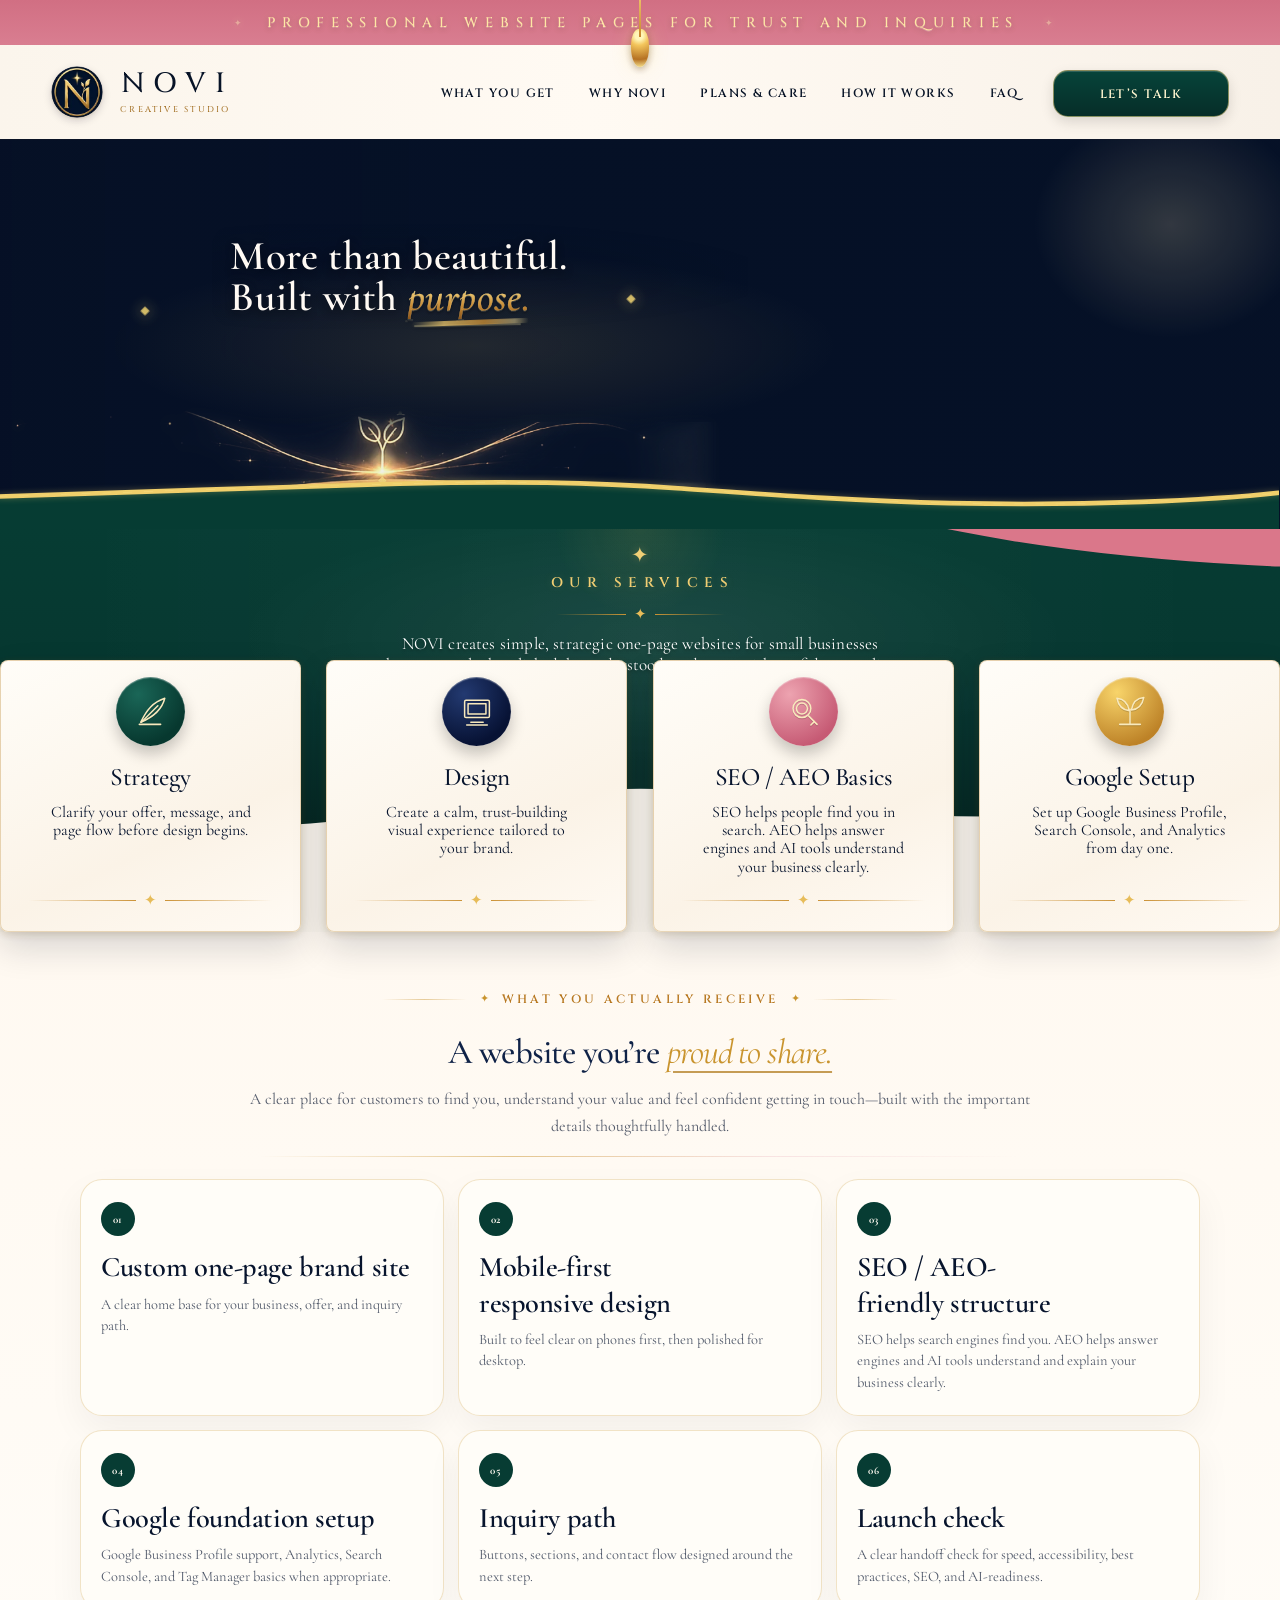
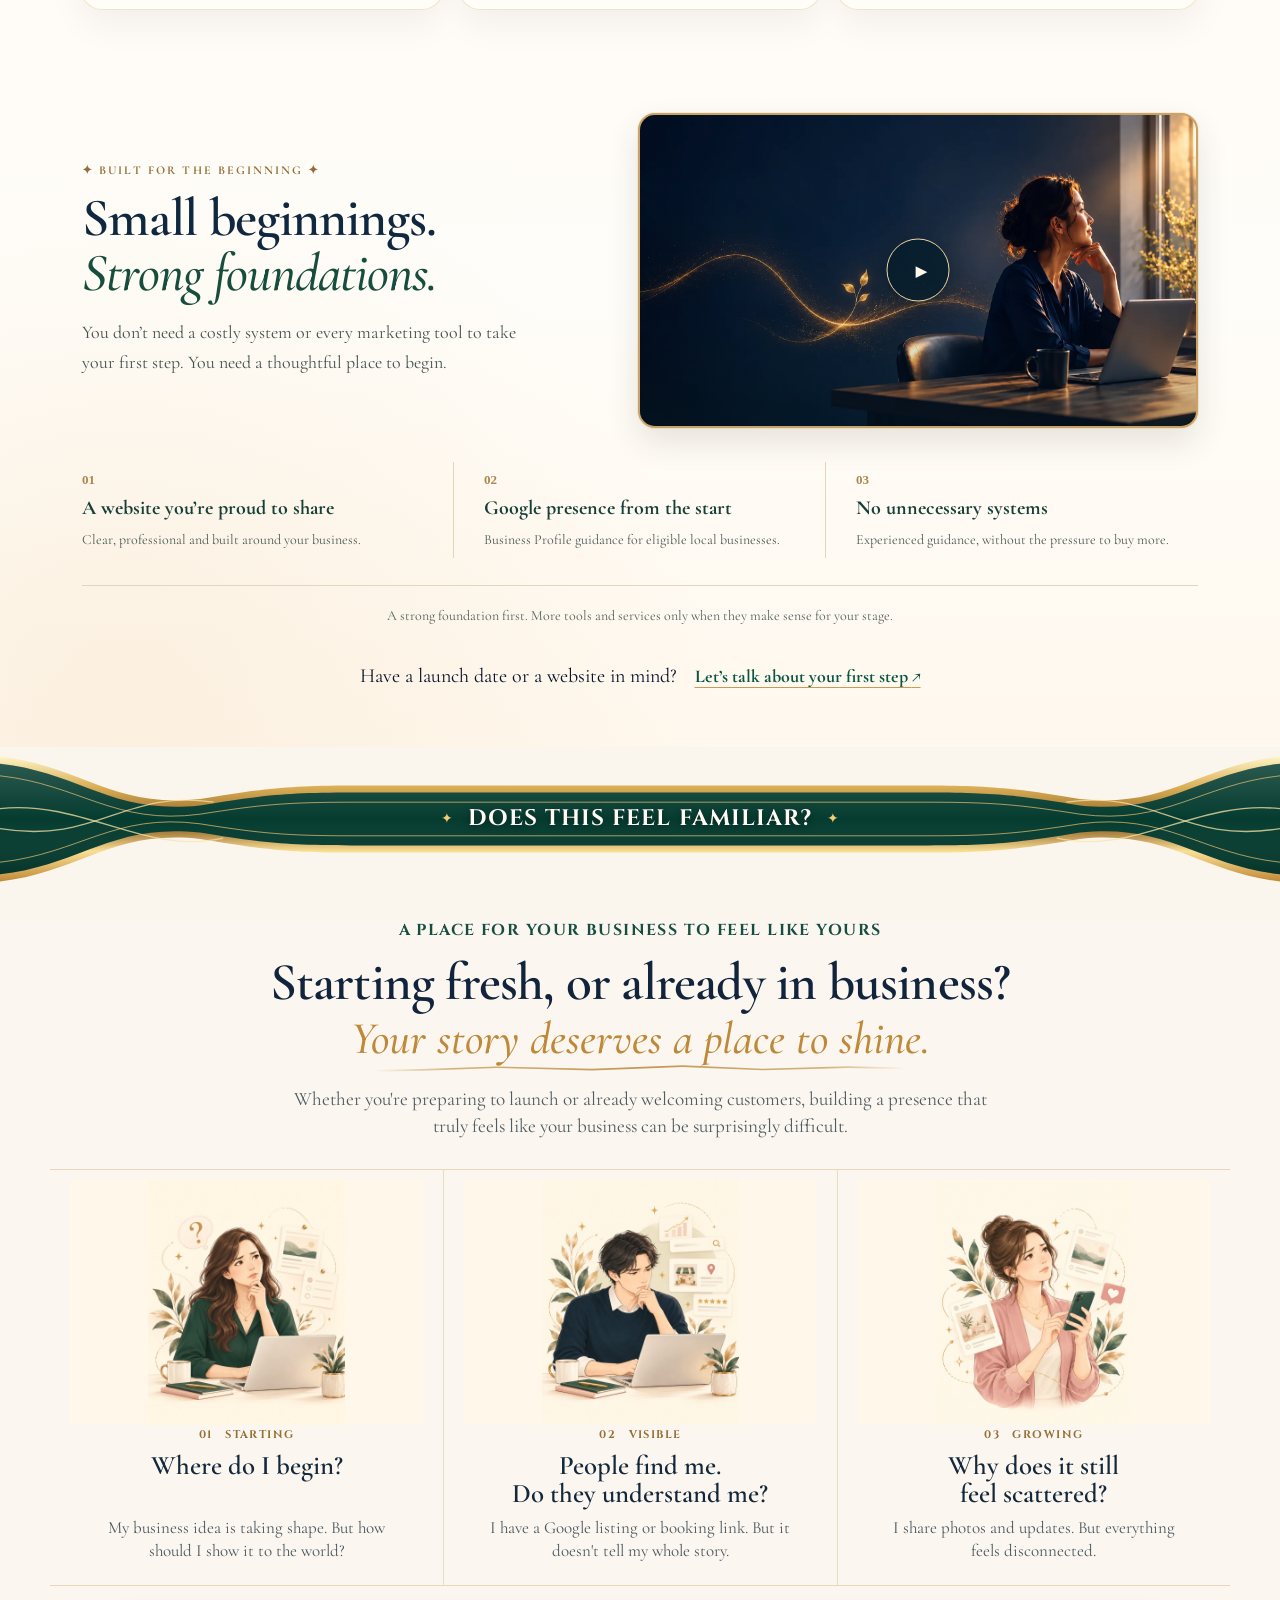
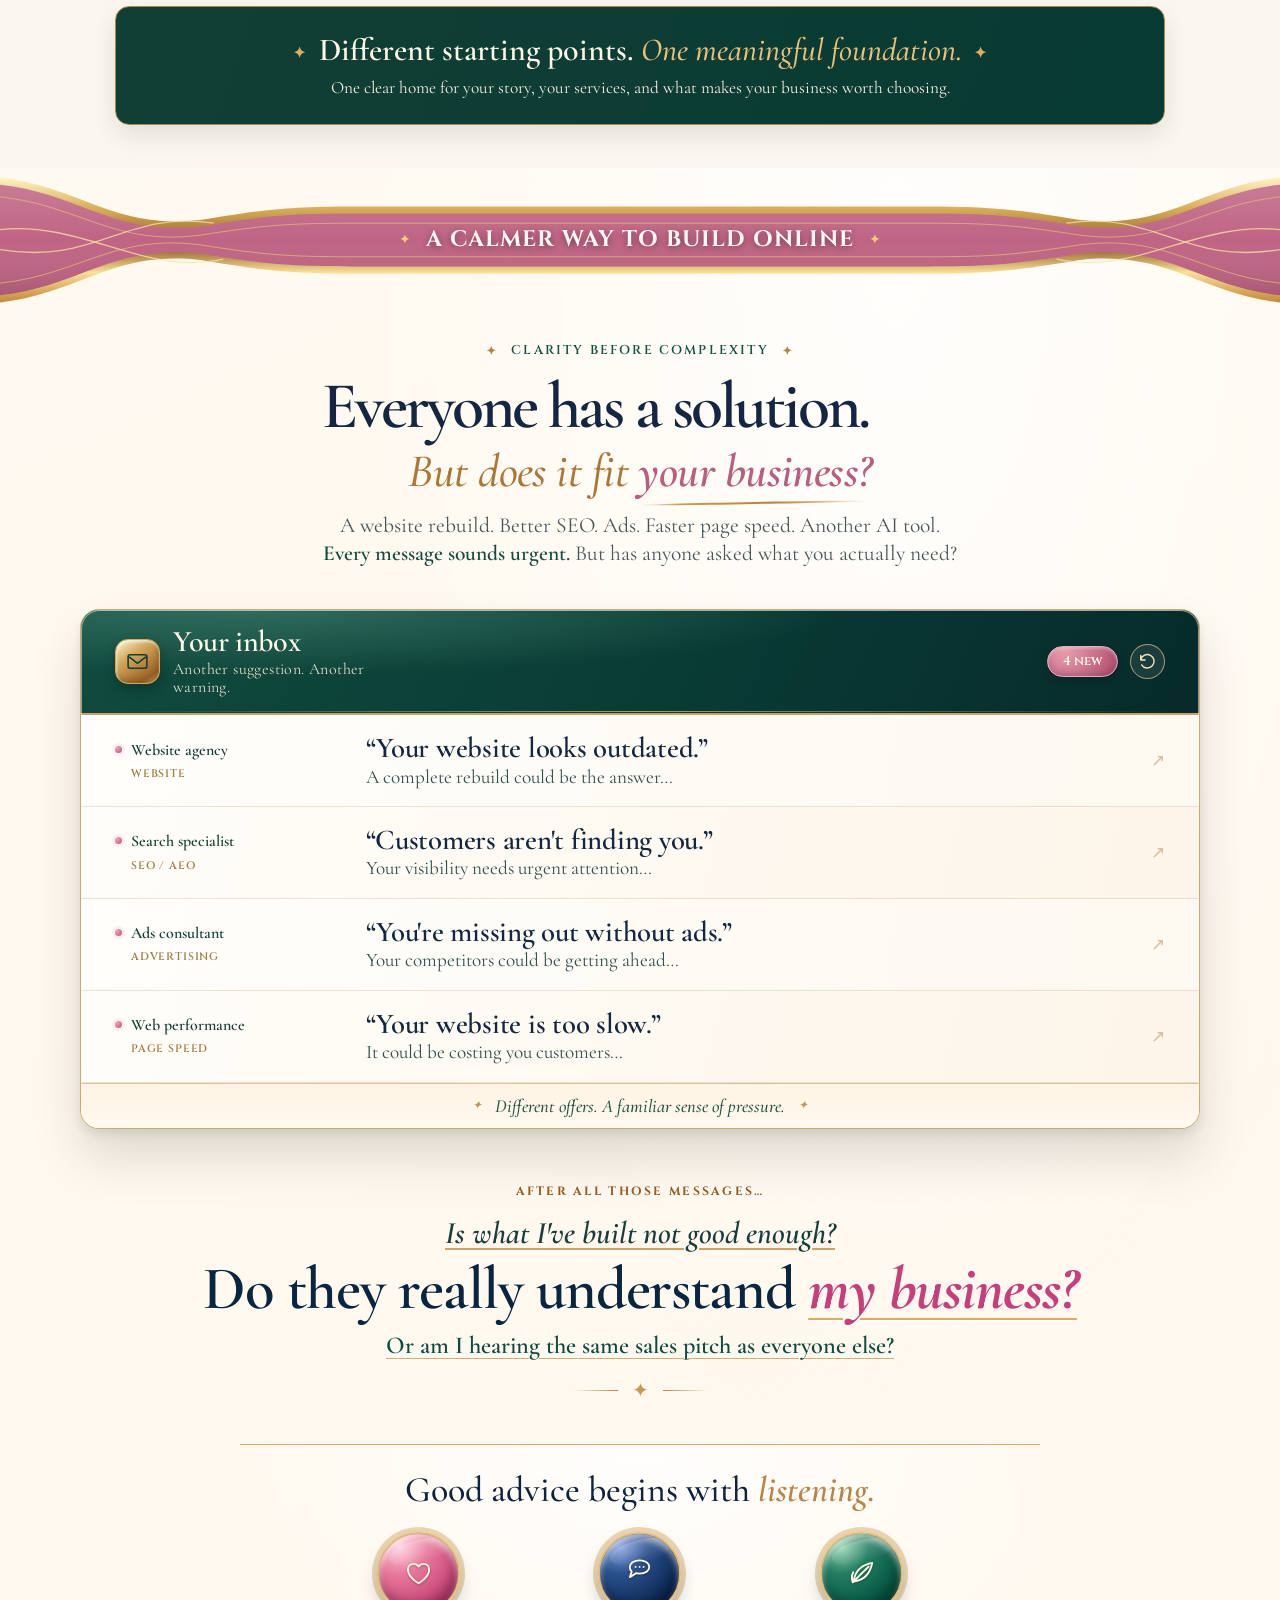
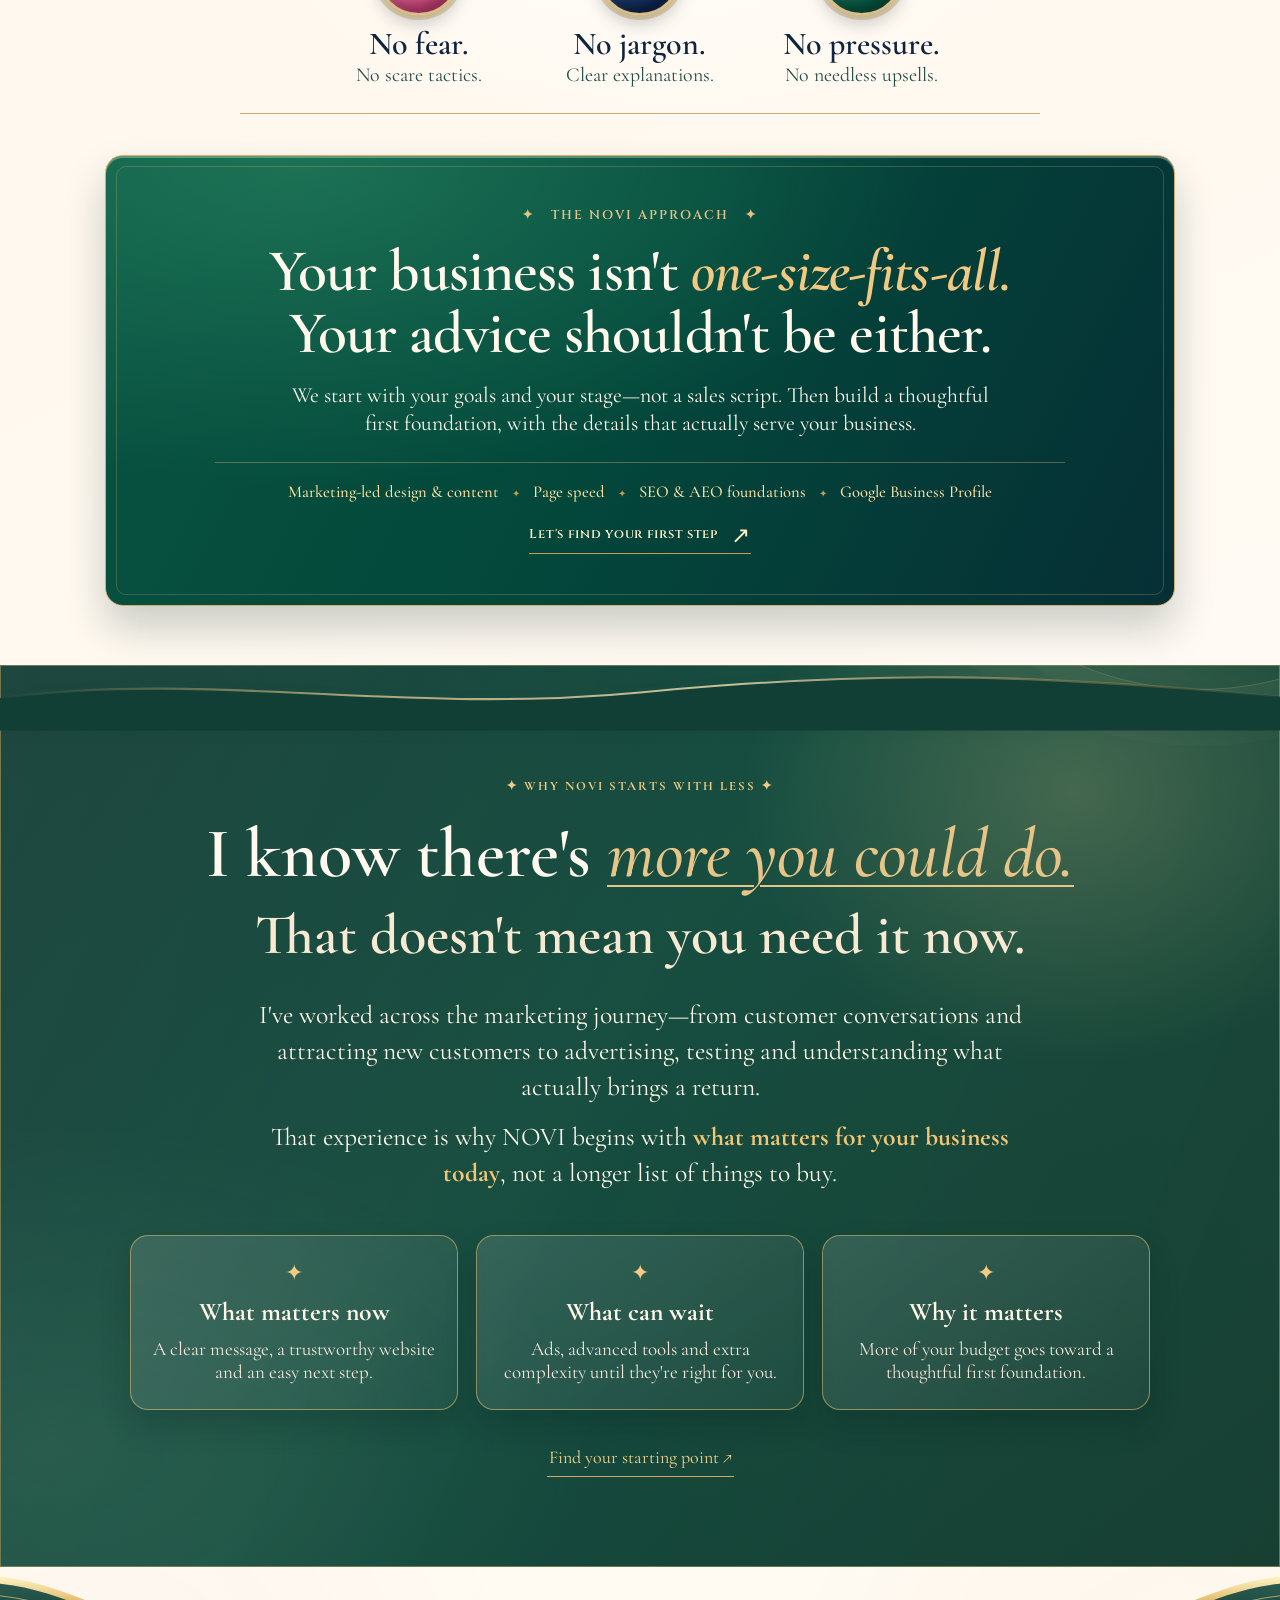
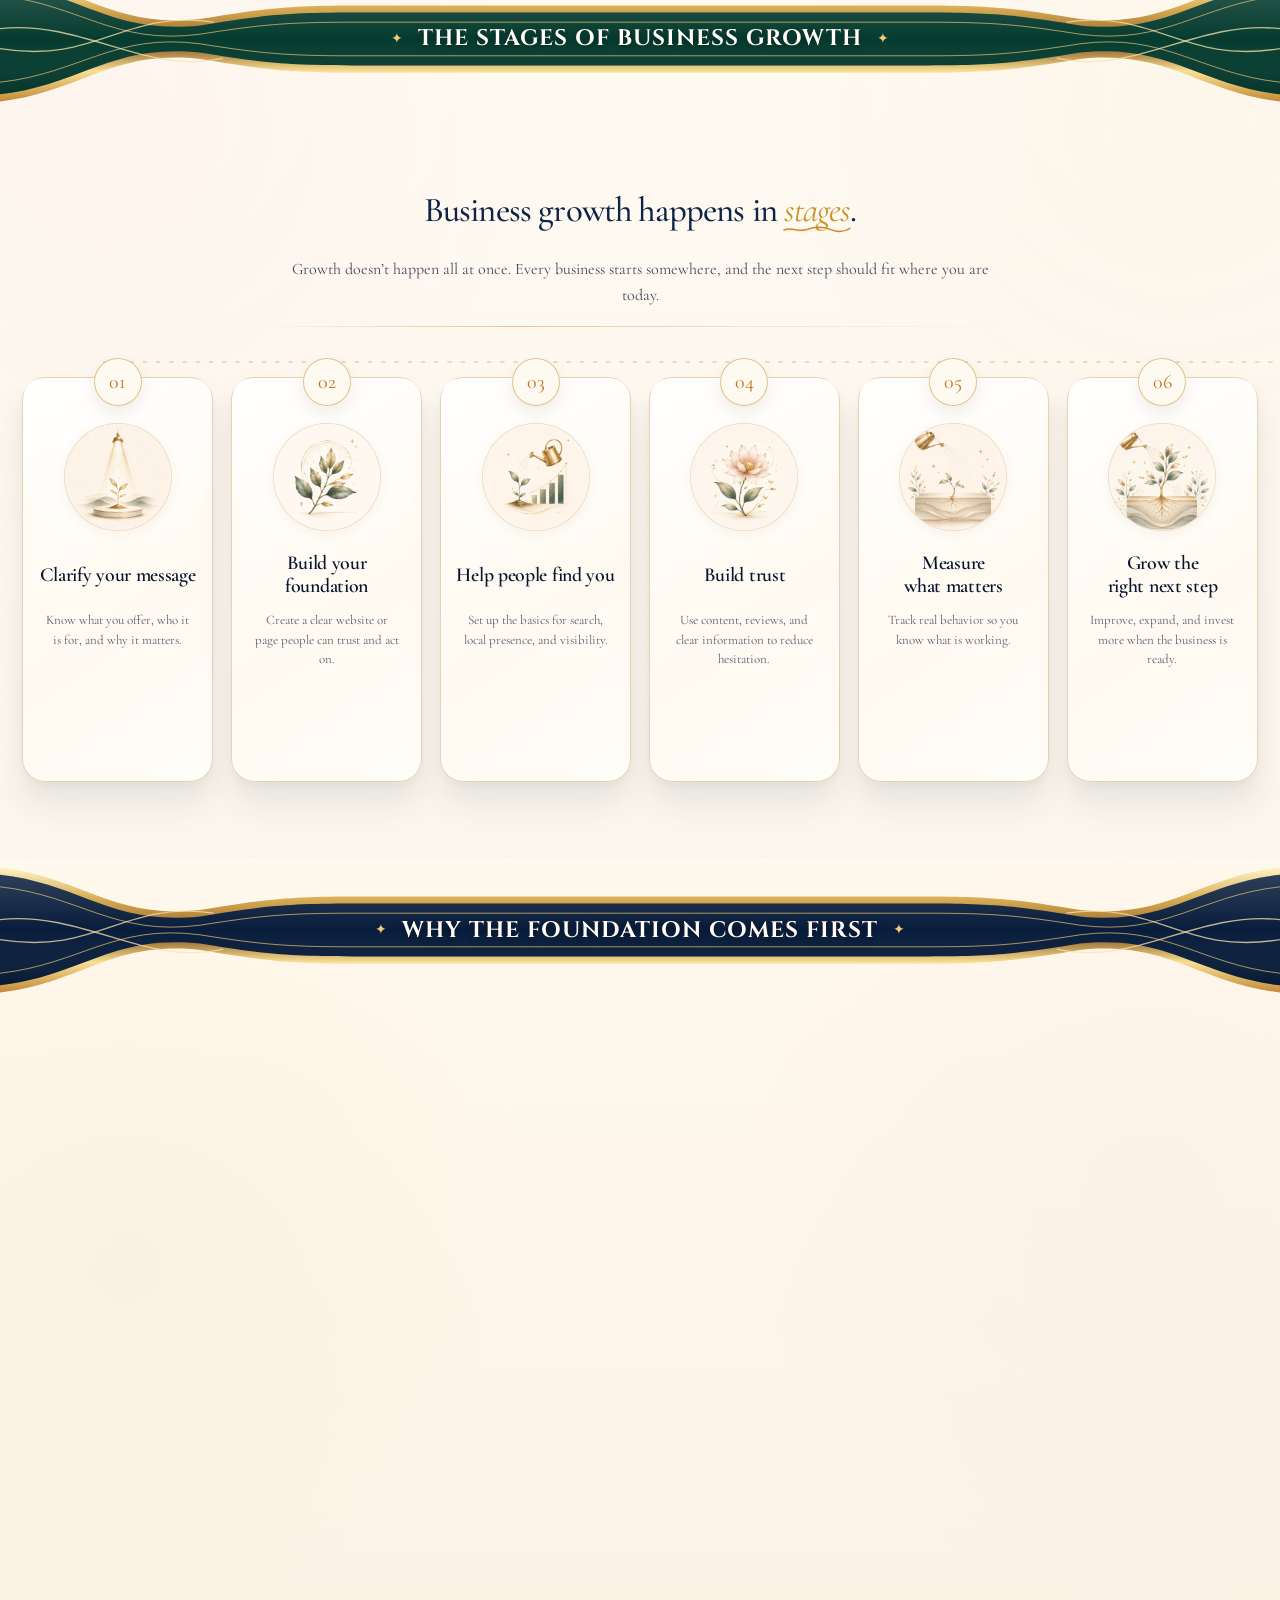
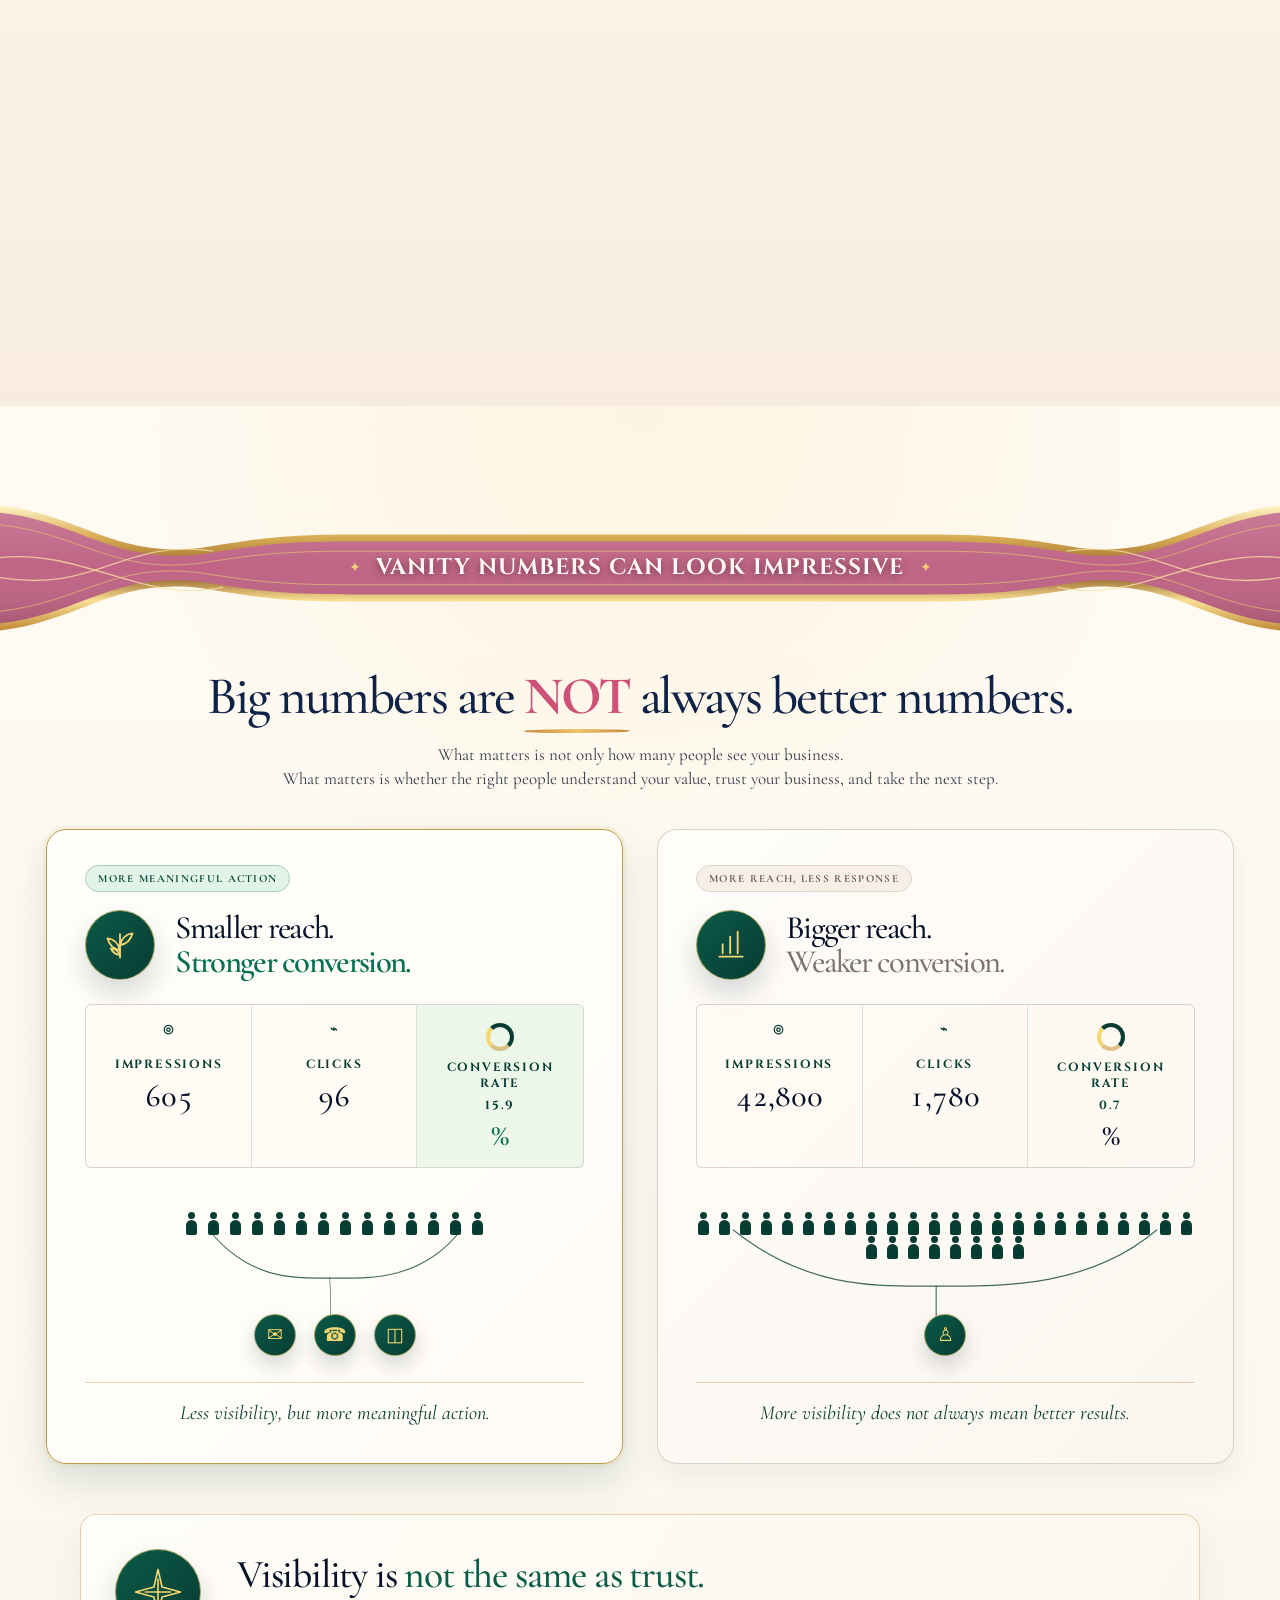
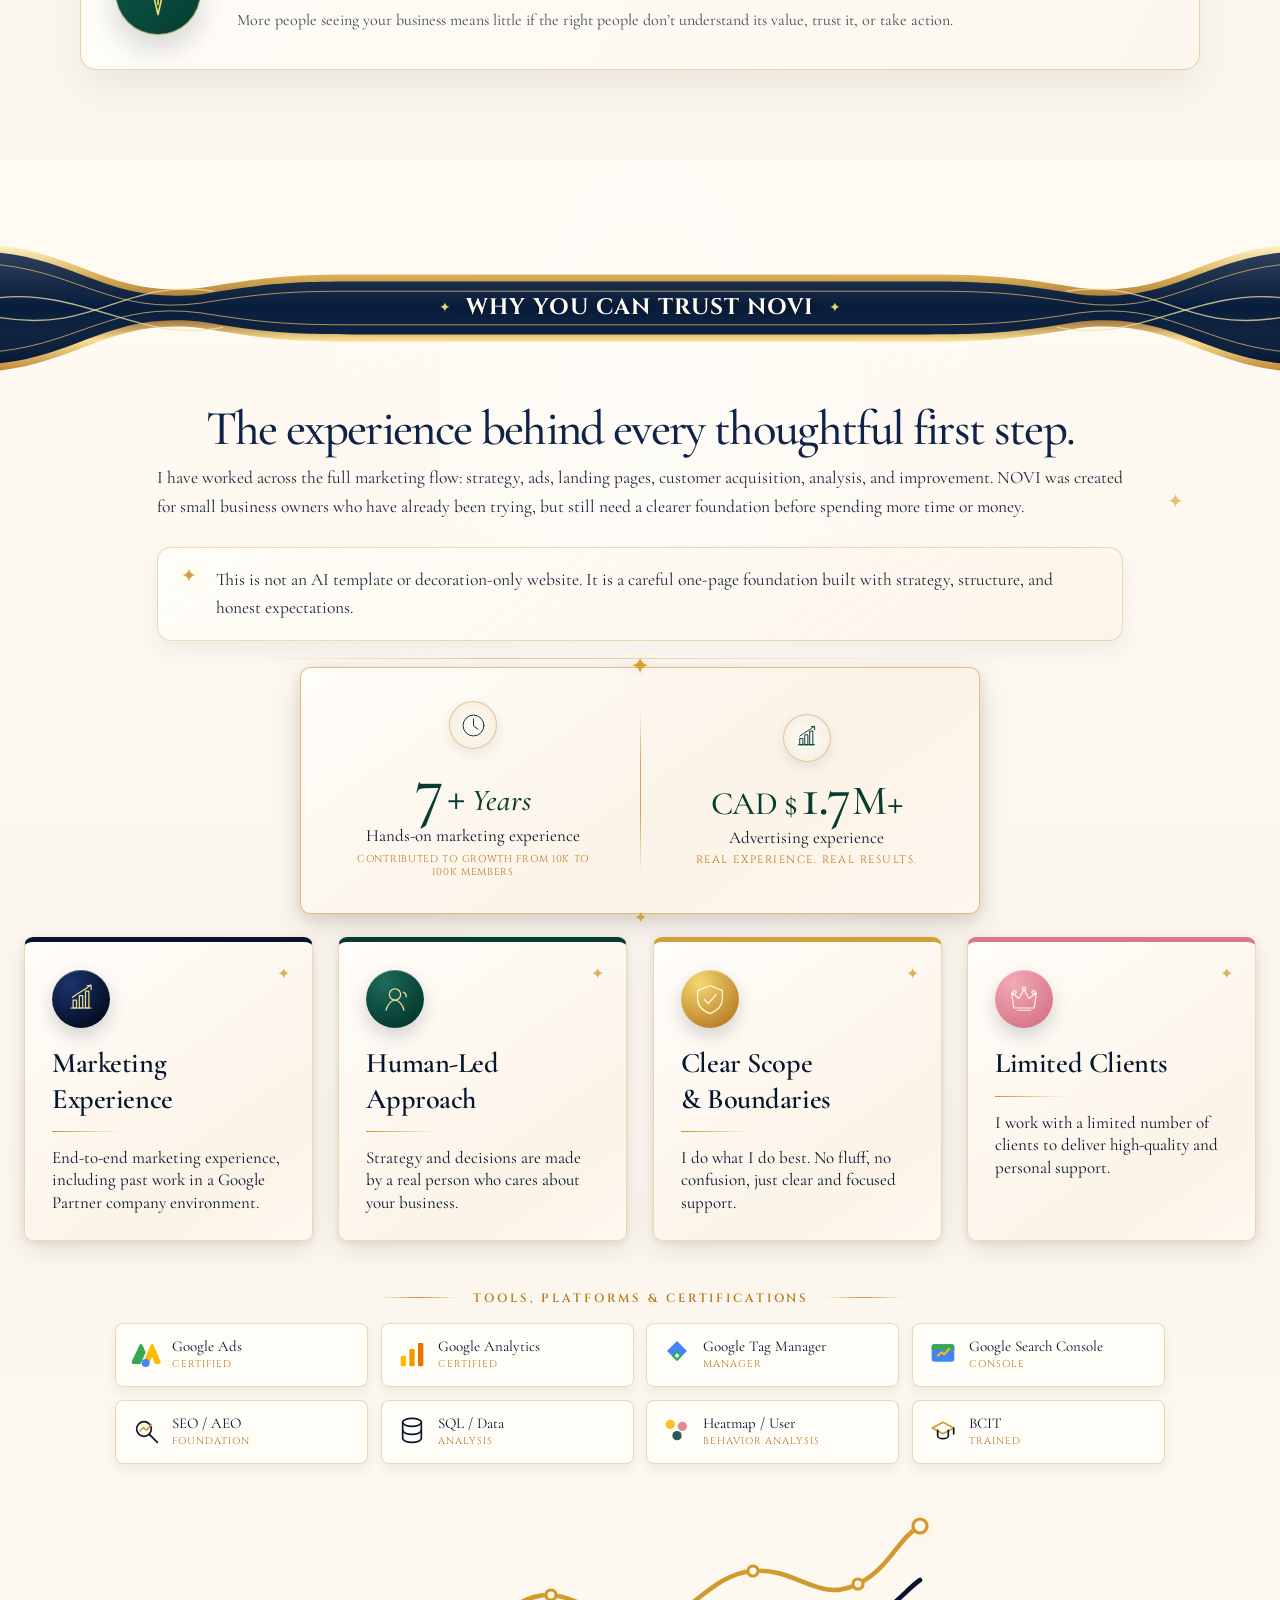
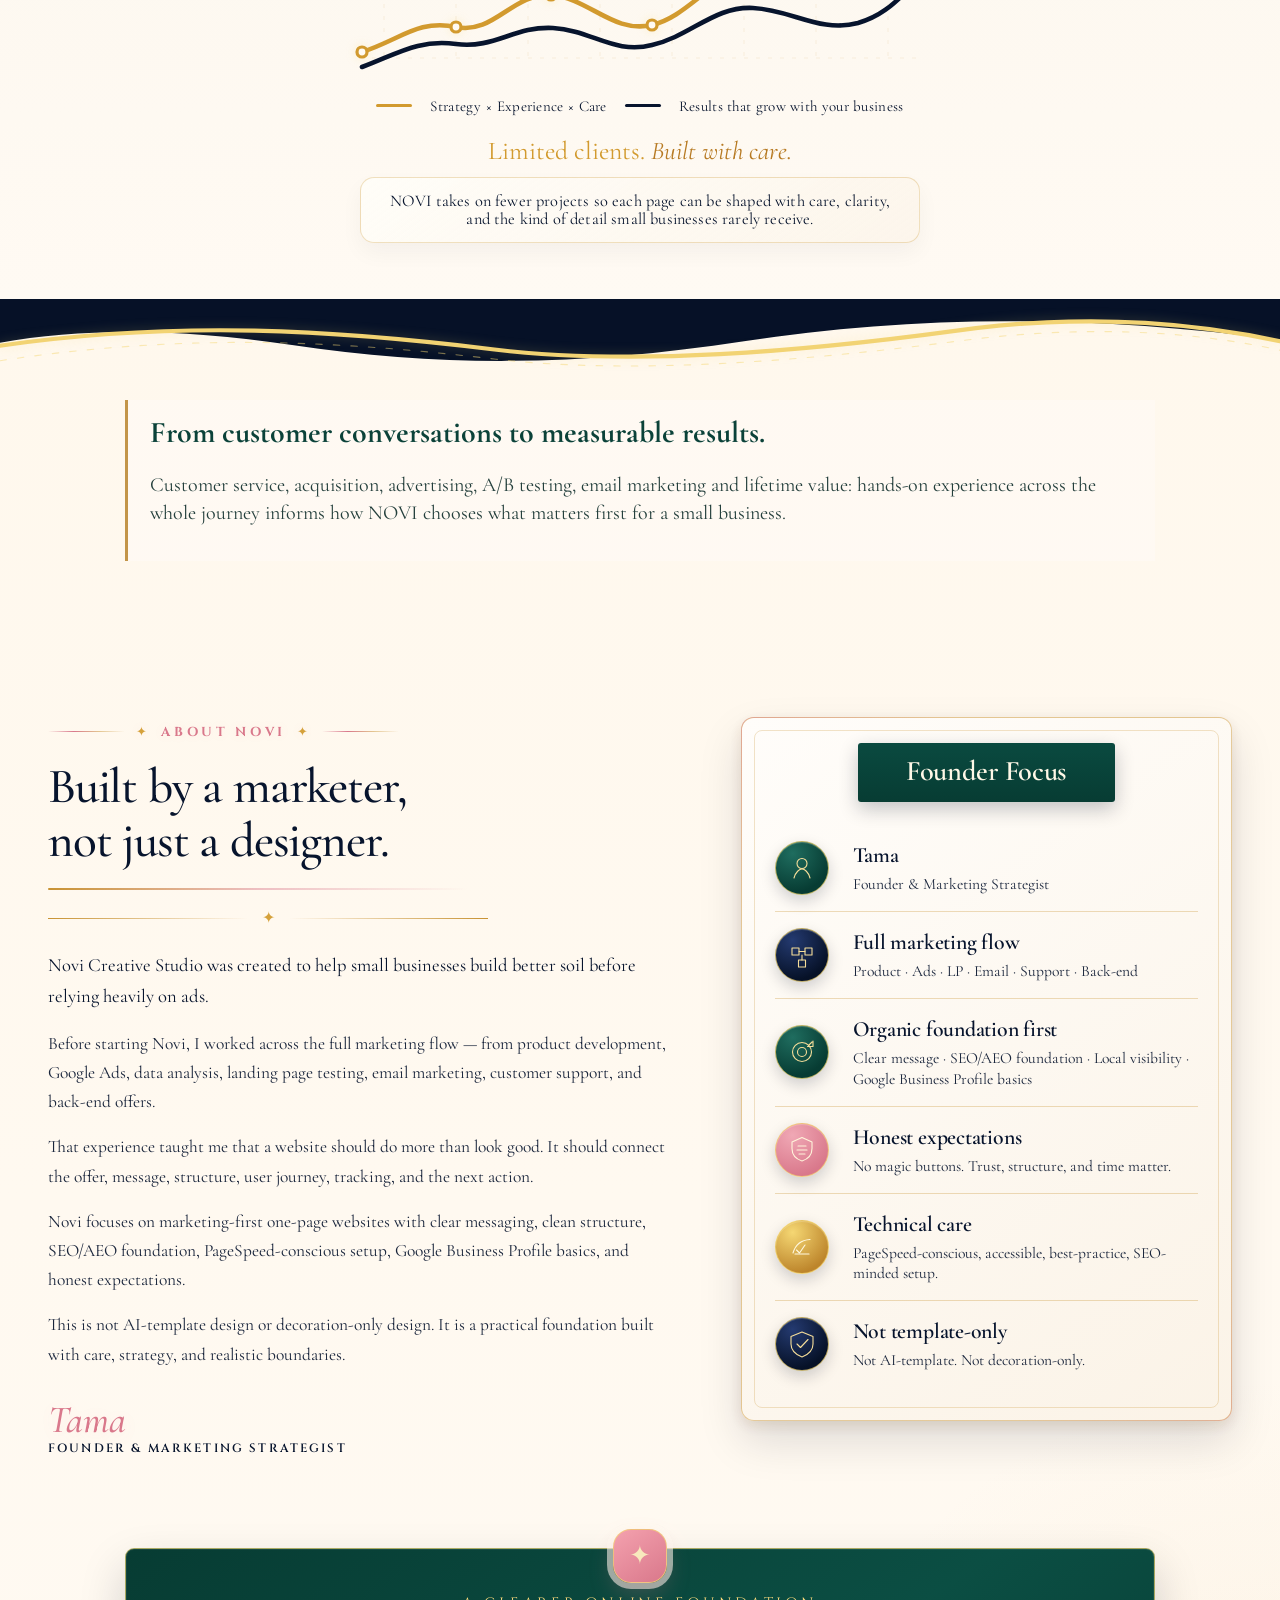
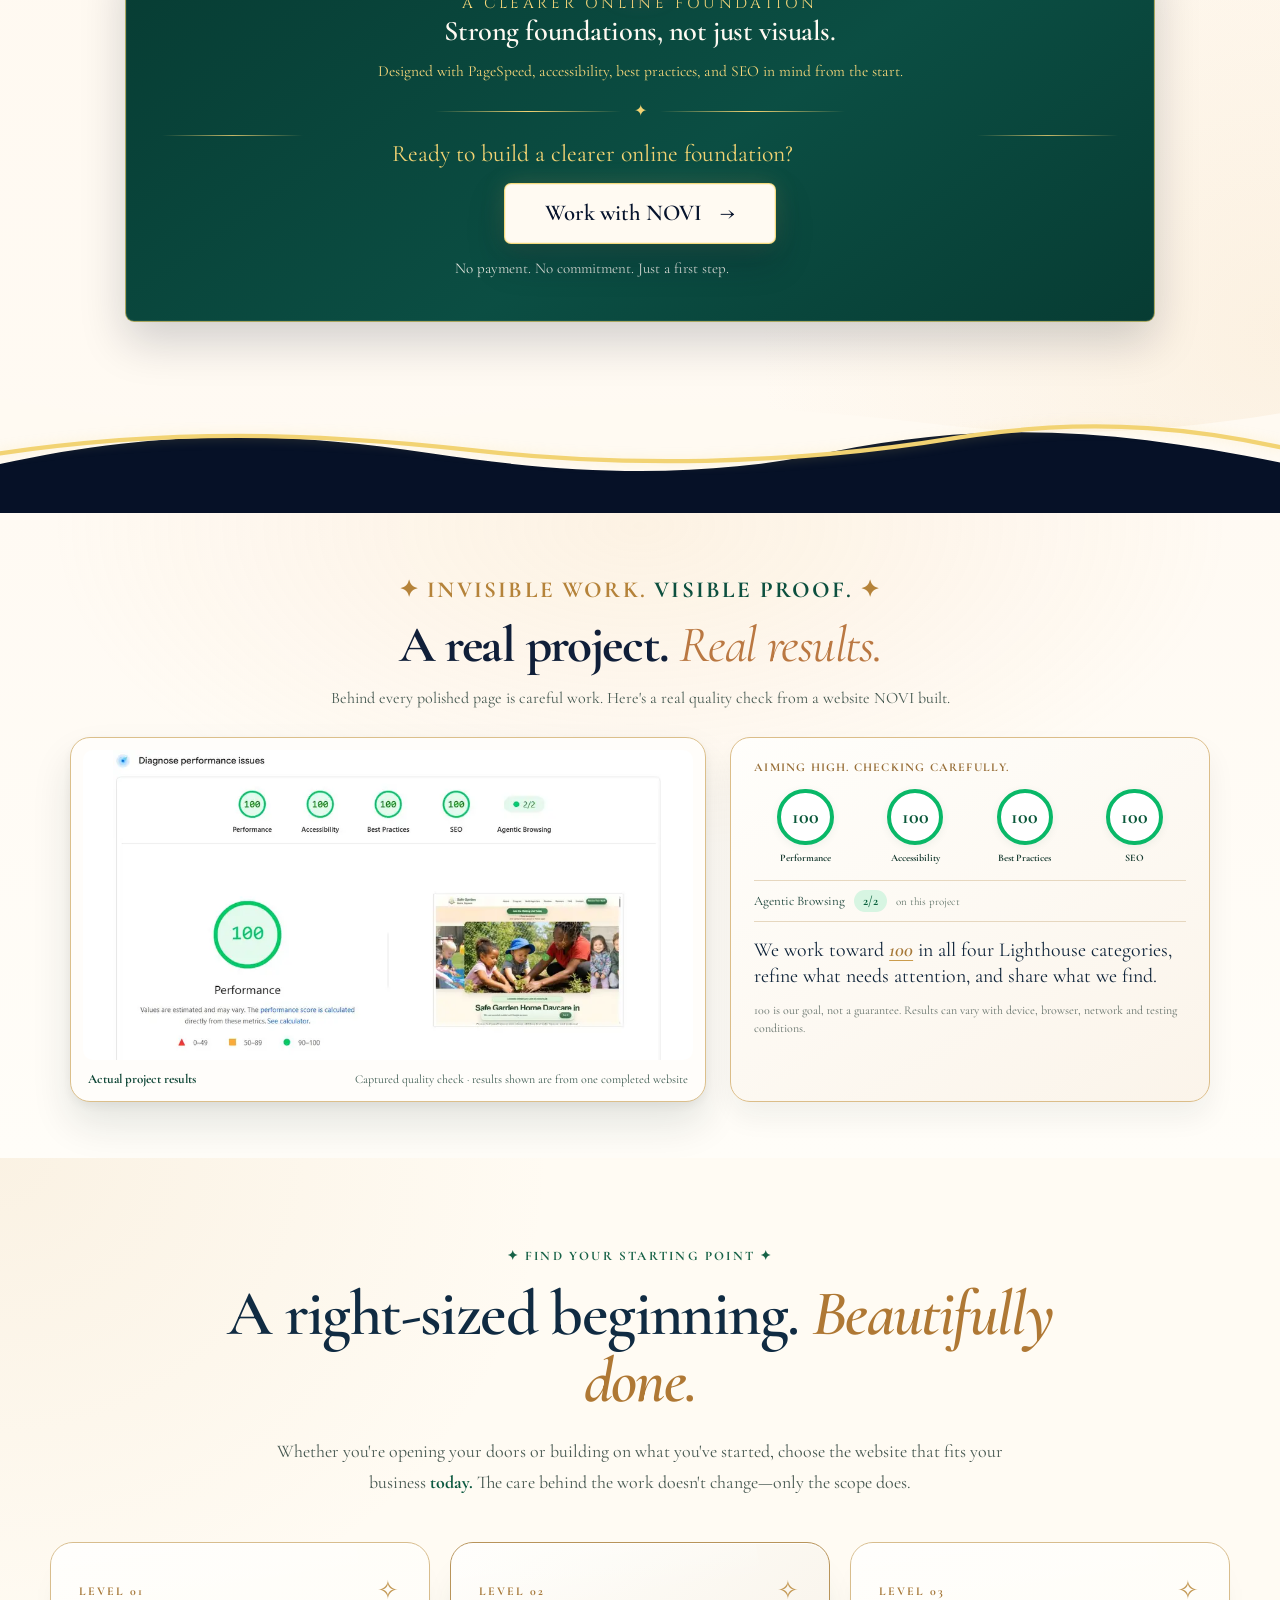
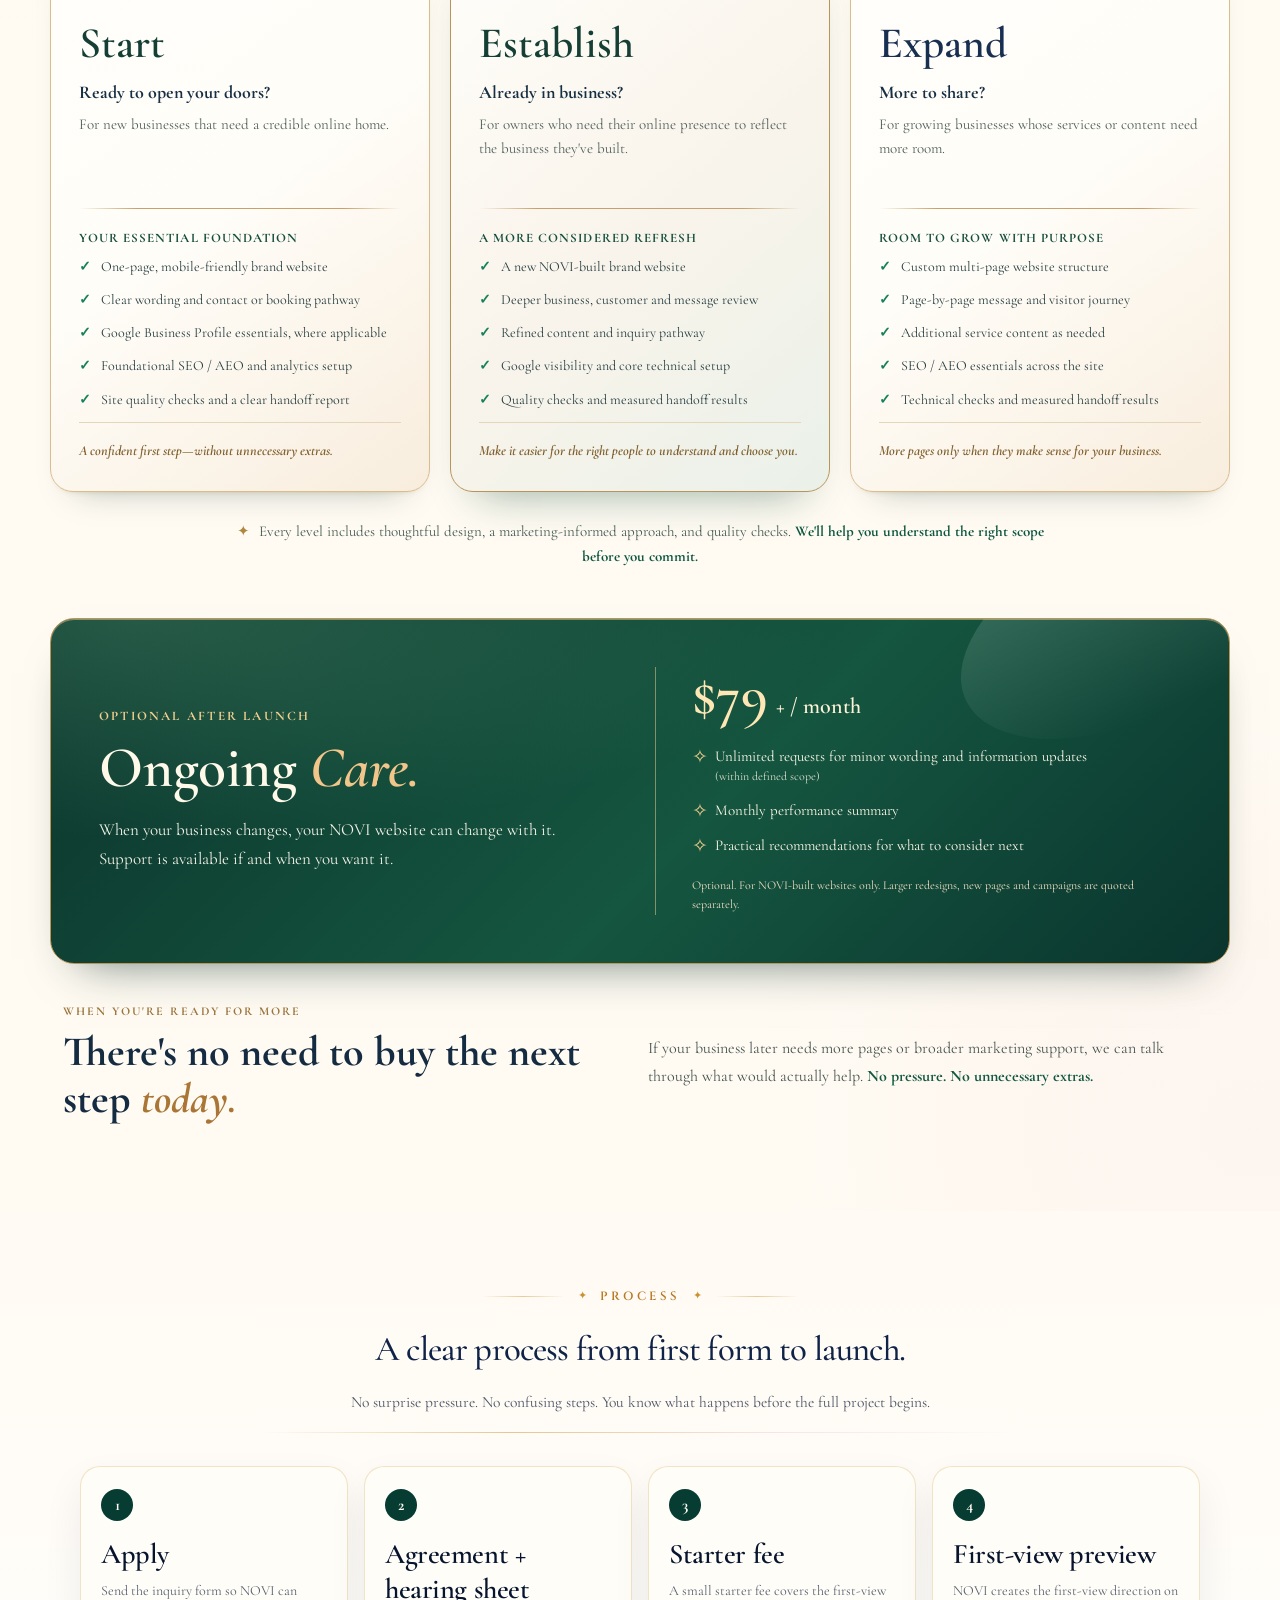
==== commit b83d61eb: "Add files via upload" ====
--- a/index.html
+++ b/index.html
@@ -81,7 +81,7 @@
 }
   </script>
 <link href="assets/css/novi-story-editorial.css?v=1" rel="stylesheet"/><link href="assets/css/novi-calm-luxe.css?v=calm-luxe-20261024" rel="stylesheet"/>
-<link href="assets/css/novi-stages-finish.css" rel="stylesheet"/><link href="assets/css/novi-foundation-polish.css" rel="stylesheet"/><link href="assets/css/novi-visibility-refined.css" rel="stylesheet"/><link href="assets/css/novi-realproof.css" rel="stylesheet"/><link href="assets/css/novi-levels-care.css" rel="stylesheet"/><link href="assets/css/novi-v10-story-polish.css" rel="stylesheet"/><link href="assets/css/novi-luminous-transitions.css?v=1" rel="stylesheet"/><link href="assets/css/novi-signature-waves.css?v=1" rel="stylesheet"/></head>
+<link href="assets/css/novi-stages-finish.css" rel="stylesheet"/><link href="assets/css/novi-foundation-polish.css" rel="stylesheet"/><link href="assets/css/novi-visibility-refined.css" rel="stylesheet"/><link href="assets/css/novi-realproof.css" rel="stylesheet"/><link href="assets/css/novi-levels-care.css" rel="stylesheet"/><link href="assets/css/novi-v10-story-polish.css" rel="stylesheet"/><link href="assets/css/novi-luminous-transitions.css?v=1" rel="stylesheet"/><link href="assets/css/novi-signature-waves.css?v=1" rel="stylesheet"/><link href="assets/css/novi-film-ready.css?v=1" rel="stylesheet"/><link href="assets/css/novi-film-compact.css" rel="stylesheet"/></head>
 <body>
 <a class="skip-link" href="#services">Skip to content</a>
 <div aria-label="Brand message" class="top-ribbon">
@@ -186,7 +186,23 @@
 <article><b>06</b><h3 class="novi-type novi-type--h3">Launch check</h3><p>A clear handoff check for speed, accessibility, best practices, SEO, and AI-readiness.</p></article>
 </div>
 </div>
-<div aria-label="Concept preview: business owner confidently sharing a website" class="novi-future-poster" role="group"><div aria-hidden="true" class="novi-future-poster__mark">✦</div><div class="novi-future-poster__copy"><span>AN ONLINE HOME THAT FEELS LIKE YOURS</span><strong>Ready to share<br/><em>with confidence.</em></strong><p>Imagine showing customers a website that truly reflects your business.</p></div><div aria-hidden="true" class="novi-future-poster__device"><div class="novi-future-poster__dots">● ● ●</div><div class="novi-future-poster__preview"><span>YOUR BUSINESS</span><div></div><i></i><i></i><i></i></div></div><p class="novi-future-poster__disclaimer">Concept illustration · final visual to be added later</p></div><div class="novi-mid-cta"><p>Have a launch date or a website in mind?</p><a href="#contact">Let’s talk about your first step <span aria-hidden="true">↗</span></a></div></section><div class="novi-ribbon novi-ribbon--wave novi-ribbon--green novi-ribbon--familiar">
+<div aria-labelledby="novi-film-title" class="novi-film-section" id="novi-story-film">
+<div class="novi-film-intro-layout"><div class="novi-film-heading reveal-item">
+<span class="novi-film-eyebrow"><span aria-hidden="true">✦</span> BUILT FOR THE BEGINNING <span aria-hidden="true">✦</span></span>
+<h3 id="novi-film-title">Small beginnings. <em>Strong foundations.</em></h3>
+<p>You don’t need a costly system or every marketing tool to take your first step. You need a thoughtful place to begin.</p>
+</div><div aria-label="NOVI Creative Studio brand film. Select Play film to watch the 15-second video." class="novi-film-frame reveal-item" data-novi-film="" data-video-src="assets/video/novi-small-business-brand-film-enhanced.mp4">
+<div aria-hidden="true" class="novi-film-cover" data-film-cover=""><div aria-hidden="true" class="novi-film-art"></div><div aria-hidden="true" class="novi-film-cover-shade"></div></div><button aria-label="Play NOVI brand film with sound" class="novi-film-play" data-film-play="" type="button">▶</button>
+<video aria-label="NOVI Creative Studio 15-second brand film" class="novi-film-video" controls="" data-film-video="" hidden="" playsinline="" poster="assets/images/novi-creative-studio-hero-desktop.webp" preload="none"></video>
+</div></div>
+
+<div aria-label="NOVI's foundation-first approach" class="novi-film-pillars reveal-item">
+<div><span class="novi-film-pillars-index">01</span><strong>A website you’re proud to share</strong><small>Clear, professional and built around your business.</small></div>
+<div><span class="novi-film-pillars-index">02</span><strong>Google presence from the start</strong><small>Business Profile guidance for eligible local businesses.</small></div>
+<div><span class="novi-film-pillars-index">03</span><strong>No unnecessary systems</strong><small>Experienced guidance, without the pressure to buy more.</small></div>
+</div>
+<p class="novi-film-footnote">A strong foundation first. More tools and services only when they make sense for your stage.</p>
+</div><div class="novi-mid-cta"><p>Have a launch date or a website in mind?</p><a href="#contact">Let’s talk about your first step <span aria-hidden="true">↗</span></a></div></section><div class="novi-ribbon novi-ribbon--wave novi-ribbon--green novi-ribbon--familiar">
 <svg aria-hidden="true" class="novi-ribbon__wave" focusable="false" preserveaspectratio="none" viewbox="0 0 1600 180">
 <defs><lineargradient id="novi-ribbon-2-ribbon-metal" x1="0" x2="0" y1="0" y2="1"><stop offset="0" stop-color="#fff4c5"></stop><stop offset=".25" stop-color="#d9ad55"></stop><stop offset=".55" stop-color="#8c5b21"></stop><stop offset=".76" stop-color="#f9df94"></stop><stop offset="1" stop-color="#c18a38"></stop></lineargradient><lineargradient id="novi-ribbon-2-ribbon-sheen" x1="0" x2="0" y1="0" y2="1"><stop offset="0" stop-color="#fff" stop-opacity=".15"></stop><stop offset=".5" stop-color="#fff" stop-opacity="0"></stop><stop offset="1" stop-color="#000" stop-opacity=".12"></stop></lineargradient></defs>
 <path class="novi-ribbon__outer" d="M0 12 C100 23 140 77 250 65 C324 53 355 48 440 48 L1160 48 C1245 48 1276 53 1350 65 C1460 77 1500 23 1600 12 L1600 168 C1500 157 1460 103 1350 115 C1276 127 1245 132 1160 132 L440 132 C355 132 324 127 250 115 C140 103 100 157 0 168 Z" fill="url(#novi-ribbon-2-ribbon-metal)"></path>
@@ -798,5 +814,5 @@
 <div class="novi-footer-bottom"><span>© 2026 NOVI Creative Studio. All rights reserved.</span><a href="#top">Back to top ↑</a></div>
 </div></footer></main>
 <script defer="" src="assets/js/script.js?v=novi-clean-20261023"></script>
-<script defer="True" src="assets/js/novi-calm-arrivals.js"></script><script defer="" src="assets/js/novi-stages-finish.js"></script><script defer="True" src="assets/js/novi-foundation-polish.js"></script></body>
+<script defer="True" src="assets/js/novi-calm-arrivals.js"></script><script defer="" src="assets/js/novi-stages-finish.js"></script><script defer="True" src="assets/js/novi-foundation-polish.js"></script><script defer="True" src="assets/js/novi-film.js?v=1"></script></body>
 </html>
--- a/assets/css/novi-film-ready.css
+++ b/assets/css/novi-film-ready.css
@@ -0,0 +1,43 @@
+/* NOVI film-ready section: designed to stand independently until an MP4 is supplied. */
+#included .novi-film-section{max-width:1160px;margin:clamp(64px,8vw,110px) auto 0;padding:0 22px;color:#11283e}
+#included .novi-film-heading{text-align:center;max-width:820px;margin:0 auto 33px}
+#included .novi-film-eyebrow{display:block;color:#936e37;font-size:12px;font-weight:700;letter-spacing:.17em;margin-bottom:13px}
+#included .novi-film-heading h3{font-family:'Cormorant Garamond',Georgia,serif;font-size:clamp(40px,5.2vw,70px);line-height:1.04;letter-spacing:-.02em;font-weight:600;margin:0 0 18px;color:#10283f}
+#included .novi-film-heading h3 em{color:#174d3d;font-weight:500;font-style:italic;white-space:normal}
+#included .novi-film-heading p{font-size:clamp(17px,1.9vw,20px);line-height:1.65;color:#42534f;max-width:680px;margin:0 auto}
+#included .novi-film-frame{position:relative;aspect-ratio:16/8.3;min-height:390px;border-radius:19px;overflow:hidden;background:#122b39;isolation:isolate;border:1px solid #c29d66;box-shadow:0 22px 48px #092b2a22}
+#included .novi-film-cover{position:absolute;inset:0;overflow:hidden;color:#fff9ed}
+#included .novi-film-art{position:absolute;inset:0;background:linear-gradient(90deg,#071a30b8 0%,#0b283b80 39%,transparent 83%),url('../images/novi-creative-studio-hero-desktop.webp') center 45%/cover no-repeat;transform:scale(1.015)}
+#included .novi-film-cover-shade{position:absolute;inset:0;background:linear-gradient(0deg,#092a31c7,transparent 23%),linear-gradient(90deg,#071a2e83,transparent 78%)}
+#included .novi-film-cover-content{position:absolute;left:clamp(27px,6vw,78px);top:50%;transform:translateY(-50%);max-width:58%;z-index:2}
+#included .novi-film-label{display:block;color:#edcd8c;font-size:12px;letter-spacing:.18em;font-weight:700;margin-bottom:19px}
+#included .novi-film-cover-title{display:block;font-family:'Cormorant Garamond',Georgia,serif;font-size:clamp(40px,5.35vw,78px);line-height:1.03;font-weight:600;letter-spacing:-.015em;text-shadow:0 3px 16px #001d2870}
+#included .novi-film-cover-title em{color:#f0c986;font-weight:500}
+#included .novi-film-cover-description{display:block;margin-top:22px;font-size:clamp(14px,1.4vw,18px);line-height:1.5;max-width:370px;color:#fff5e6}
+#included .novi-film-stamp{position:absolute;right:clamp(18px,3.8vw,56px);top:28px;z-index:2;display:flex;align-items:center;gap:12px;color:#fff4db;text-align:left;letter-spacing:.09em;font-size:11px;font-weight:700;line-height:1.45}
+#included .novi-film-stamp>span:first-child{border:1px solid #ecc6898c;background:#09283b99;border-radius:50%;height:45px;width:45px;display:grid;place-items:center;font-size:16px;line-height:1;padding-left:3px}
+#included .novi-film-stamp small{color:#f0cf95;font-size:10px;letter-spacing:.09em}
+#included .novi-film-bottomline{position:absolute;bottom:19px;left:clamp(27px,6vw,78px);right:clamp(27px,6vw,78px);display:flex;align-items:center;gap:17px;font-size:10px;letter-spacing:.2em;color:#efdaad;z-index:2}
+#included .novi-film-gold-stroke{height:1px;background:linear-gradient(90deg,#e5b77380,#e5b77316);flex:1}
+#included .novi-film-pillars{display:grid;grid-template-columns:repeat(3,minmax(0,1fr));border-bottom:1px solid #e2d6be;gap:0;margin:23px 0 0;padding:0 0 27px}
+#included .novi-film-pillars>div{position:relative;padding:10px clamp(12px,2.4vw,30px) 8px;display:flex;flex-direction:column;gap:8px;border-right:1px solid #e4d5b9;text-align:left}
+#included .novi-film-pillars>div:first-child{padding-left:0}
+#included .novi-film-pillars>div:last-child{border-right:0;padding-right:0}
+#included .novi-film-pillars-index{color:#ad864b;font:600 13px Georgia,serif}
+#included .novi-film-pillars strong{font-size:clamp(16px,1.7vw,20px);line-height:1.25;color:#153f37;font-weight:700}
+#included .novi-film-pillars small{color:#4b5a56;font-size:14px;line-height:1.5}
+#included .novi-film-footnote{text-align:center;color:#53615d;font-size:14px;line-height:1.6;margin:19px auto 0!important}
+#included .novi-film-video{display:block;width:100%;height:100%;object-fit:cover;background:#08253a}
+#included .novi-film-video[hidden]{display:none}
+#included .novi-film-frame:has(.novi-film-video:not([hidden])){aspect-ratio:16/9;min-height:0}
+@media(max-width:760px){#included .novi-film-section{margin-top:55px;padding:0 12px}#included .novi-film-heading{margin-bottom:25px}#included .novi-film-frame{min-height:430px;aspect-ratio:4/5}#included .novi-film-art{background:linear-gradient(0deg,#061b30ea 0%,#072334ac 41%,transparent 100%),url('../images/novi-creative-studio-hero-mobile-optimized.webp') 63% center/cover no-repeat}#included .novi-film-cover-shade{background:linear-gradient(0deg,#071d2ce0,#071d2b00 62%)}#included .novi-film-cover-content{left:26px;right:24px;top:auto;bottom:73px;max-width:none;transform:none}#included .novi-film-cover-title{font-size:clamp(42px,9vw,58px)}#included .novi-film-cover-description{margin-top:13px;font-size:15px}#included .novi-film-label{font-size:10px;margin-bottom:10px}#included .novi-film-stamp{top:17px;right:18px;font-size:9px;gap:8px}#included .novi-film-stamp>span:first-child{height:35px;width:35px;font-size:12px}#included .novi-film-bottomline{bottom:16px;left:25px;right:25px;font-size:8px;gap:9px}#included .novi-film-pillars{grid-template-columns:1fr;padding-bottom:10px}#included .novi-film-pillars>div,#included .novi-film-pillars>div:first-child,#included .novi-film-pillars>div:last-child{border-right:0;border-bottom:1px solid #e8dcc6;padding:14px 5px;gap:4px}#included .novi-film-pillars>div:last-child{border:0}#included .novi-film-footnote{font-size:13px!important}#included .novi-film-frame:has(.novi-film-video:not([hidden])){aspect-ratio:16/9}}
+@media(prefers-reduced-motion:reduce){#included .novi-film-art{transform:none}}
+
+/* Playback-enhancement: loaded strictly on click; the accessible play control is not part of the poster bitmap. */
+#included .novi-film-play{position:absolute;z-index:5;top:50%;left:50%;transform:translate(-50%,-50%);width:76px;height:76px;border:1px solid #f0d49e;background:rgba(5,28,43,.79);color:#fff7eb;border-radius:50%;font-size:30px;line-height:1;display:grid;place-items:center;padding:0 0 0 5px;cursor:pointer;box-shadow:0 6px 28px rgba(0,0,0,.3);transition:background .2s ease,scale .2s ease}
+#included .novi-film-play:hover{background:#14483b;scale:1.07}
+#included .novi-film-play:focus-visible{outline:3px solid #f8d58d;outline-offset:4px}
+#included .novi-film-frame.novi-film-is-playing{aspect-ratio:16/9;min-height:0}
+#included .novi-film-frame.novi-film-is-playing .novi-film-video{position:absolute;inset:0;width:100%;height:100%;object-fit:contain;background:#05192a}
+#included .novi-film-frame.novi-film-is-playing .novi-film-cover,#included .novi-film-frame.novi-film-is-playing .novi-film-play{display:none}
+@media(max-width:760px){#included .novi-film-play{width:61px;height:61px;font-size:25px}#included .novi-film-frame.novi-film-is-playing{aspect-ratio:16/9;min-height:0}}
--- a/assets/css/novi-film-compact.css
+++ b/assets/css/novi-film-compact.css
@@ -0,0 +1,33 @@
+
+/* Compact video presentation — desktop two columns, responsive single column.
+   Video is loaded only after user clicks play; no autoplay or preload. */
+#included .novi-film-intro-layout{display:grid;grid-template-columns:minmax(0,1fr) minmax(0,560px);gap:clamp(24px,4.3vw,66px);align-items:center;max-width:1120px;margin:0 auto}
+#included .novi-film-intro-layout .novi-film-heading{text-align:left;margin:0;max-width:480px}
+#included .novi-film-intro-layout .novi-film-heading h3{font-size:clamp(38px,4.2vw,61px);line-height:1.03}
+#included .novi-film-intro-layout .novi-film-heading p{margin:0;max-width:470px;font-size:clamp(16px,1.4vw,19px)}
+#included .novi-film-intro-layout .novi-film-frame{width:100%;max-width:560px;min-height:0!important;aspect-ratio:16/9!important;margin:0;box-shadow:0 14px 35px #092b2a1b;border-radius:15px}
+#included .novi-film-intro-layout .novi-film-art{background:linear-gradient(90deg,#071a3029 0%,transparent 70%),url('../images/novi-creative-studio-hero-desktop.webp') center 46%/cover no-repeat;transform:none}
+#included .novi-film-intro-layout .novi-film-cover-shade{background:linear-gradient(0deg,#092a3144,transparent 36%)}
+#included .novi-film-intro-layout .novi-film-play{width:63px;height:63px;font-size:25px;box-shadow:0 4px 22px #00162588}
+#included .novi-film-pillars{margin-top:34px}
+@media(max-width:900px){#included .novi-film-intro-layout{grid-template-columns:1fr;gap:26px;max-width:650px}#included .novi-film-intro-layout .novi-film-heading{text-align:center;max-width:650px}#included .novi-film-intro-layout .novi-film-heading p{margin:0 auto}#included .novi-film-intro-layout .novi-film-frame{margin:0 auto;max-width:560px}#included .novi-film-intro-layout .novi-film-art{background:linear-gradient(0deg,#092a311d,transparent 60%),url('../images/novi-creative-studio-hero-desktop.webp') center/cover no-repeat}}
+@media(max-width:760px){#included .novi-film-intro-layout .novi-film-frame{aspect-ratio:16/9!important;min-height:0!important}#included .novi-film-intro-layout .novi-film-heading h3{font-size:clamp(37px,8vw,51px)}#included .novi-film-pillars{margin-top:25px}}
+
+/* Champagne-gold picture frame; avoids black margins and keeps 16:9 on every viewport. */
+#included .novi-film-intro-layout .novi-film-frame{
+  box-sizing:border-box;
+  aspect-ratio:16/9!important;
+  background:#d0ad72!important;
+  border:2px solid #c8a268!important;
+  border-radius:17px!important;
+  overflow:hidden!important;
+  box-shadow:0 14px 33px rgba(48,51,42,.12),0 0 0 1px rgba(245,224,172,.45)!important;
+}
+#included .novi-film-intro-layout .novi-film-video,
+#included .novi-film-intro-layout .novi-film-frame.novi-film-is-playing .novi-film-video{
+  display:block;
+  width:100%;height:100%;
+  object-fit:cover!important;
+  background:#d0ad72!important;
+}
+#included .novi-film-intro-layout .novi-film-video[hidden]{display:none!important}
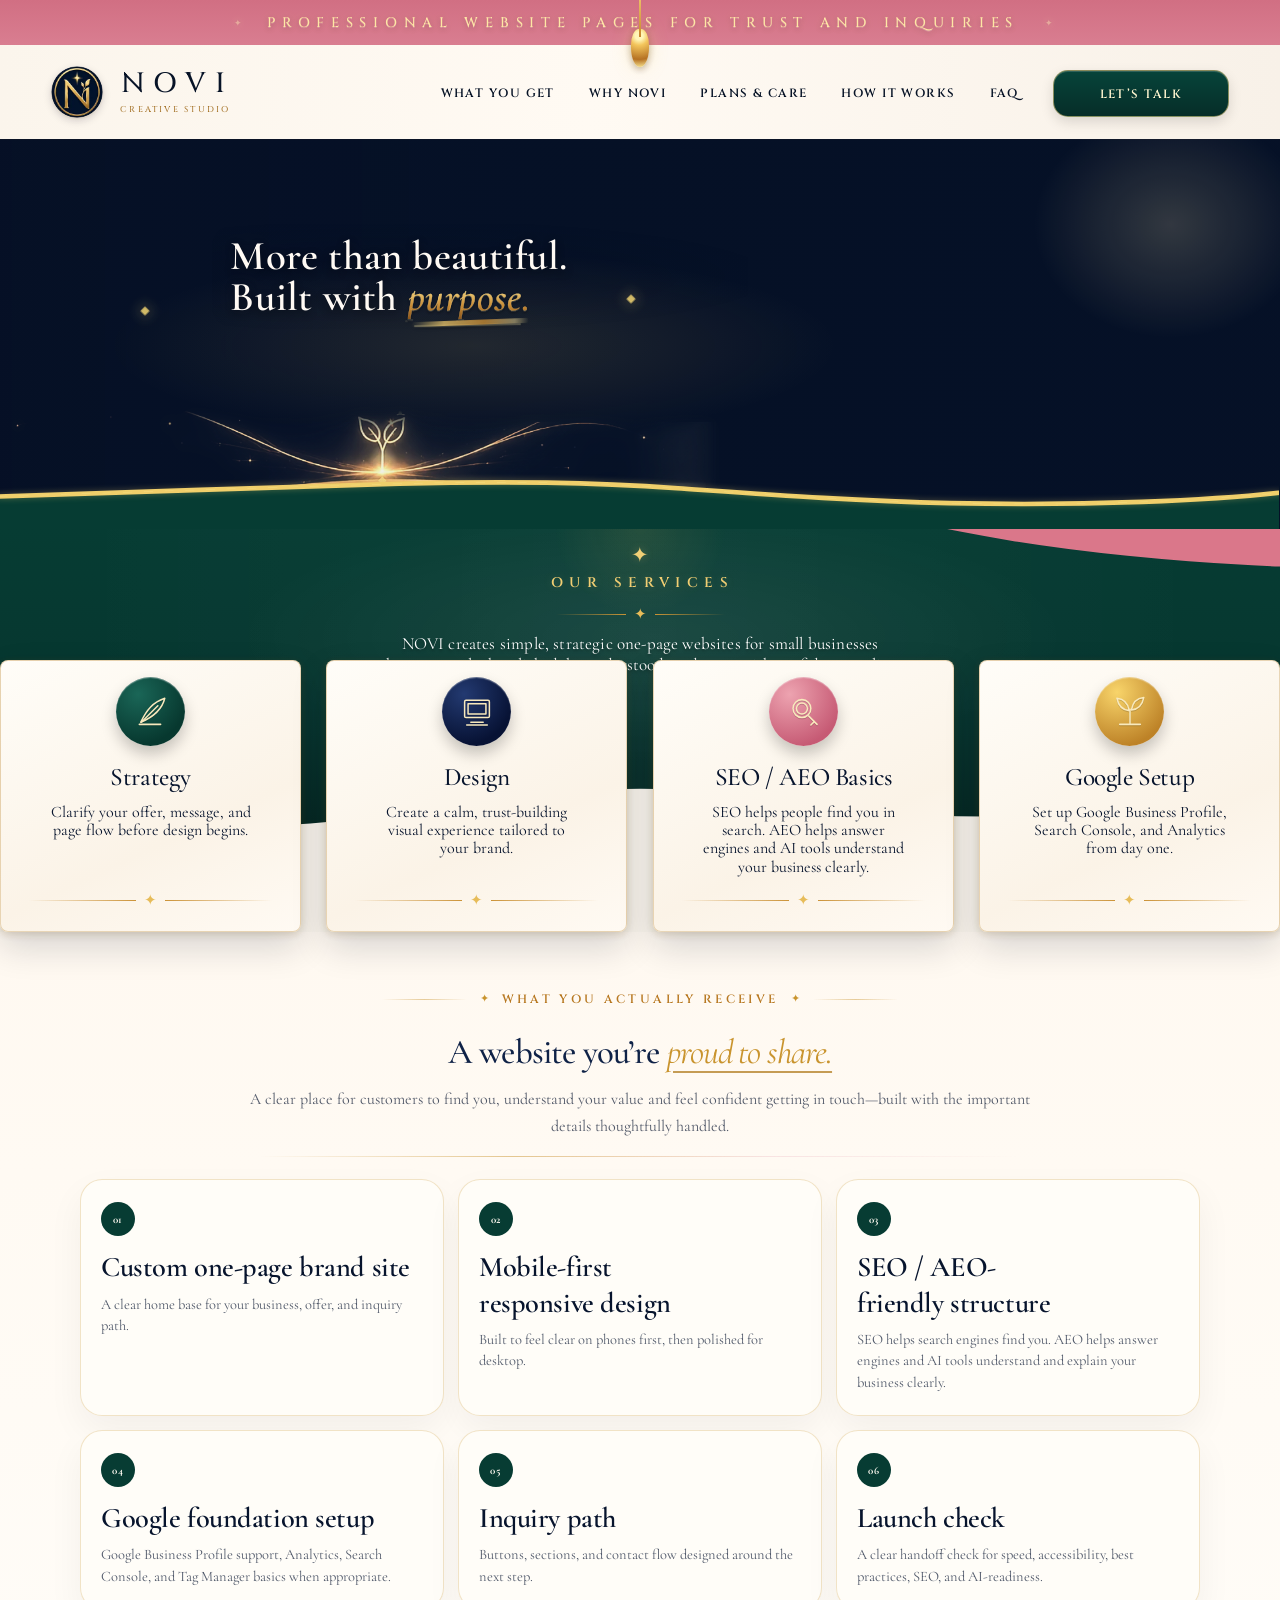
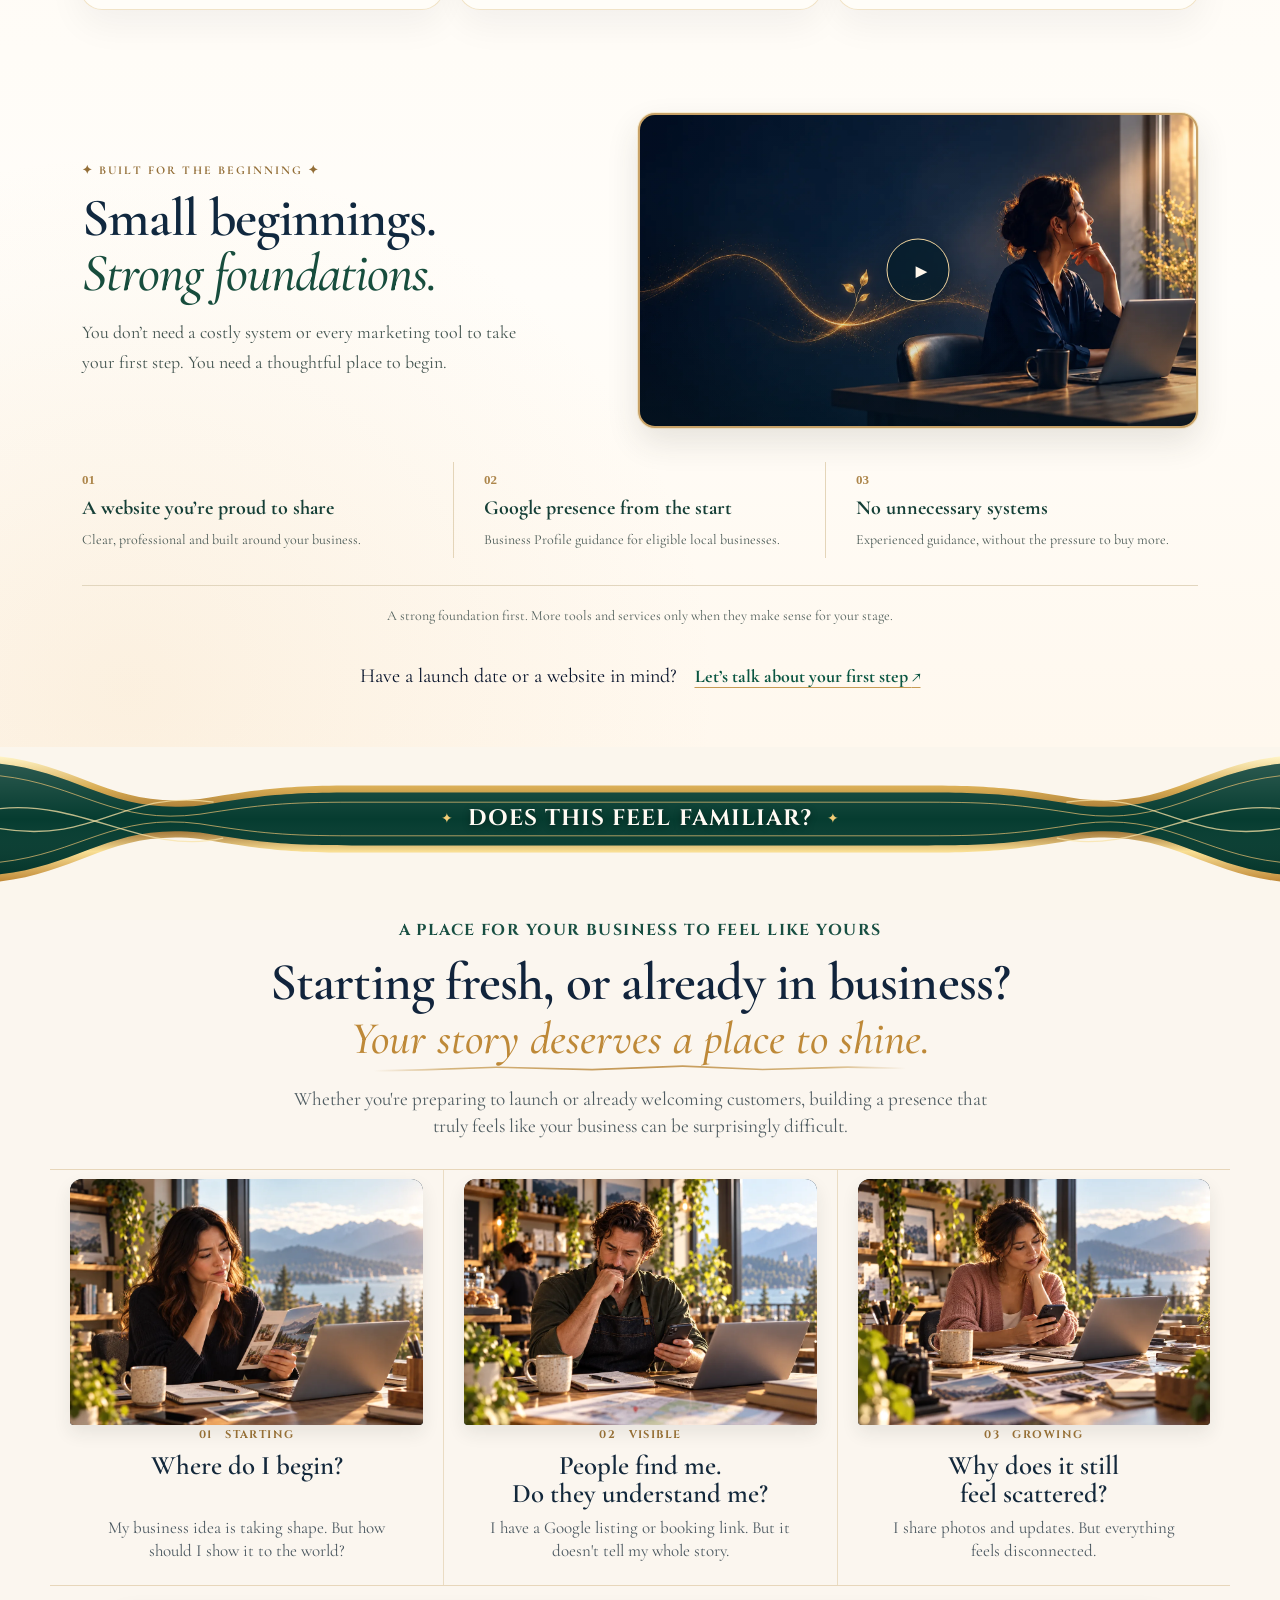
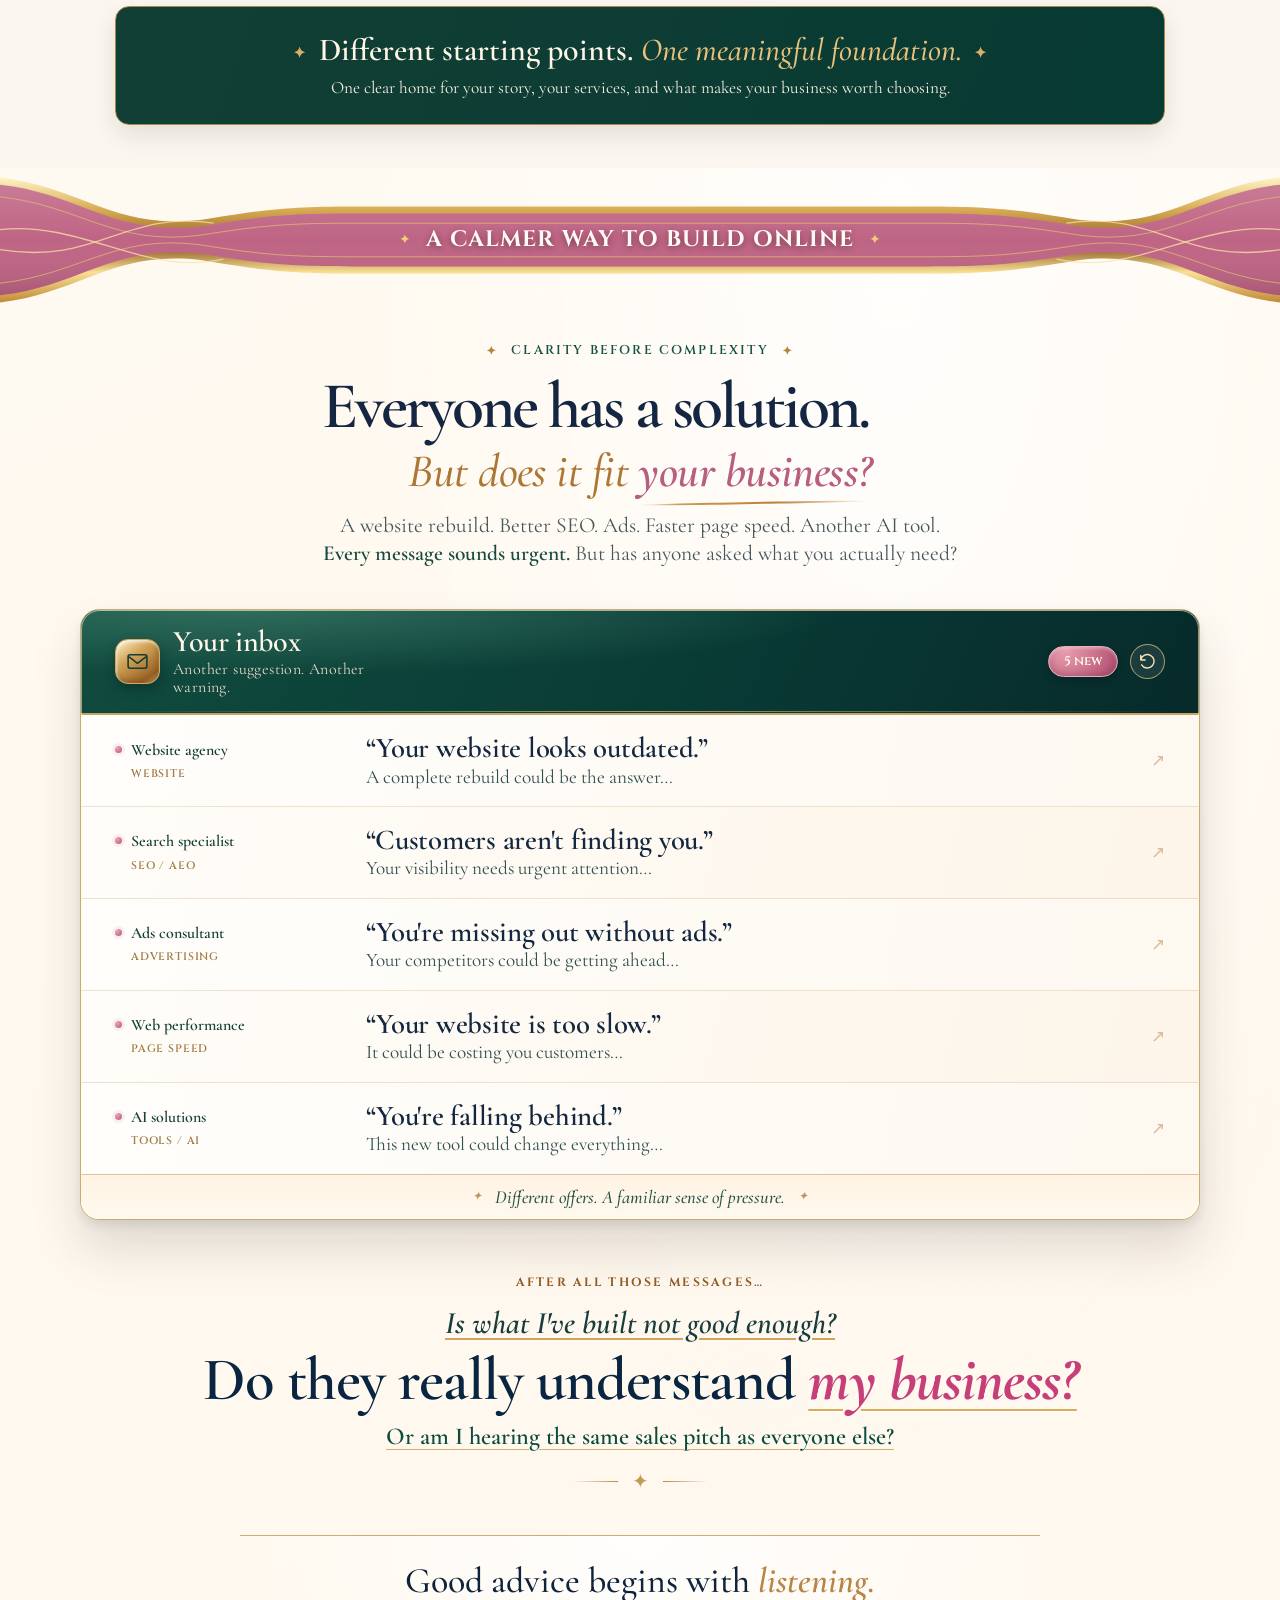
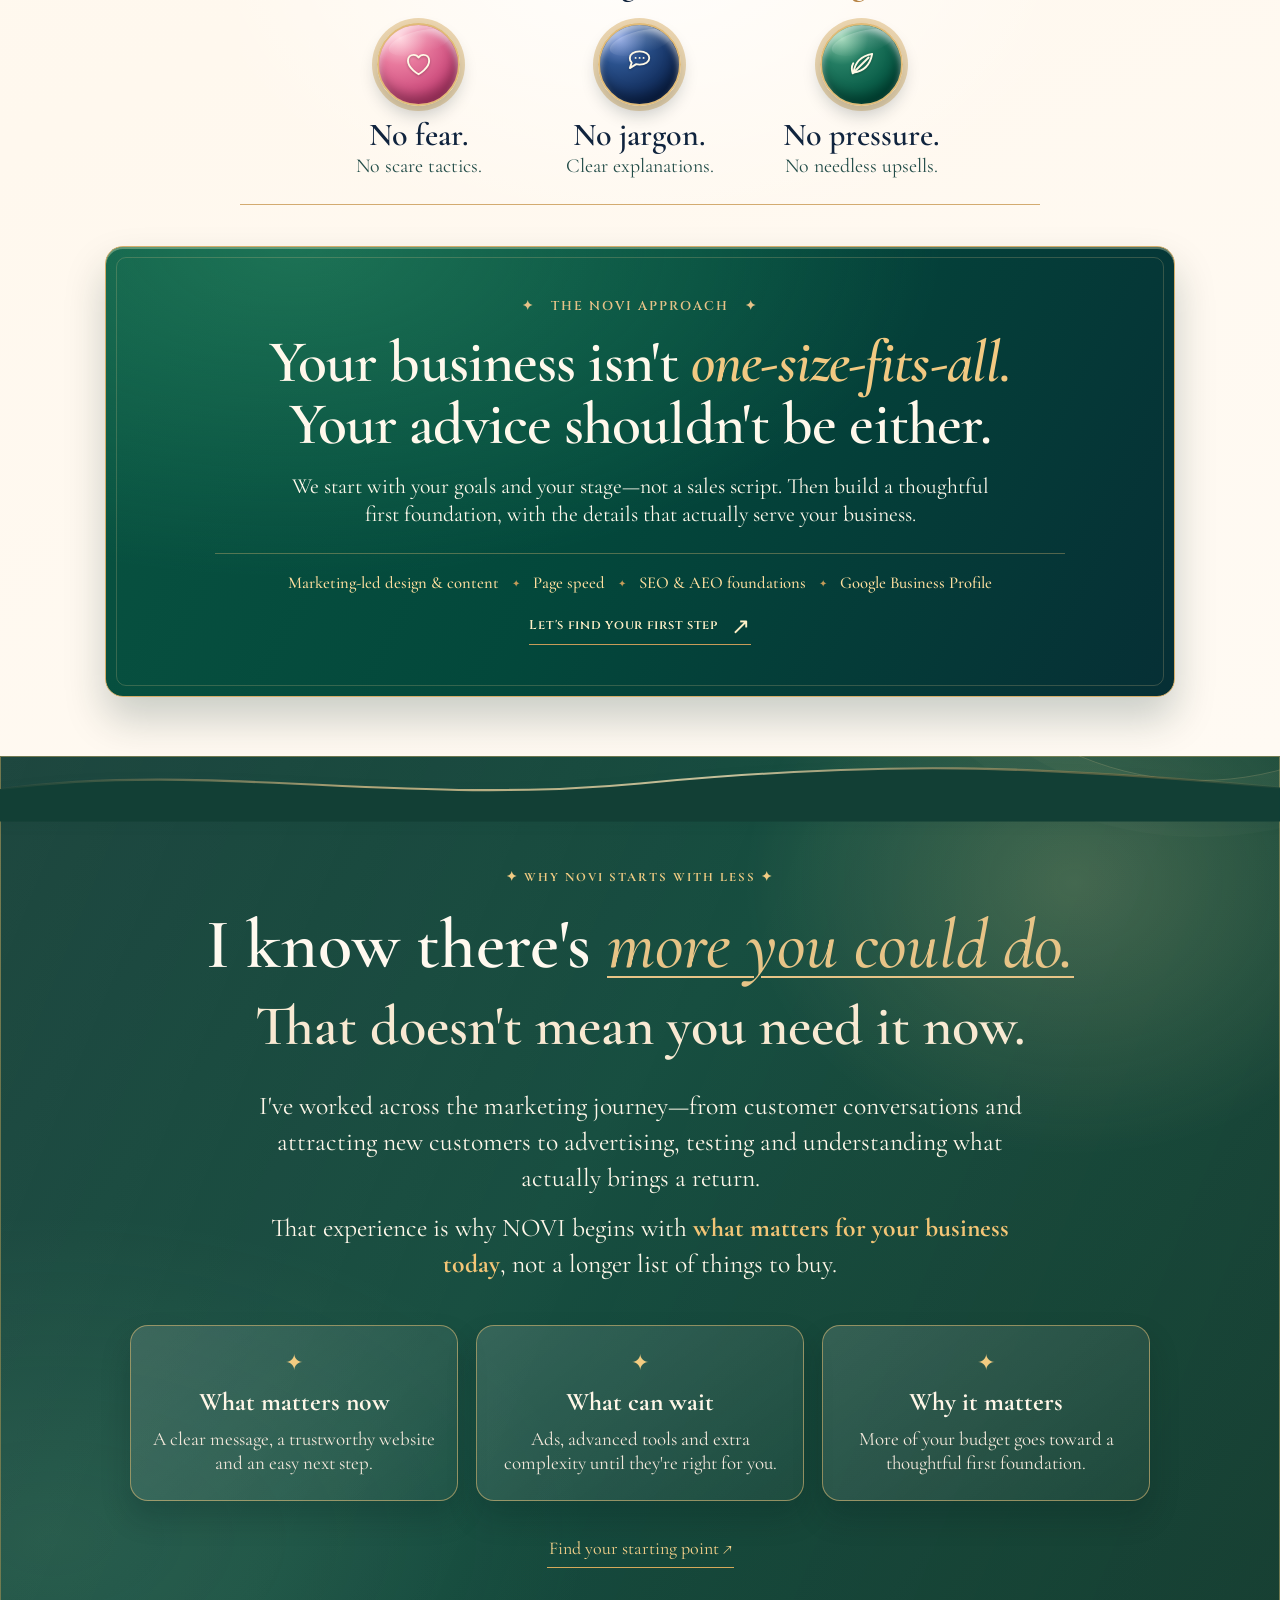
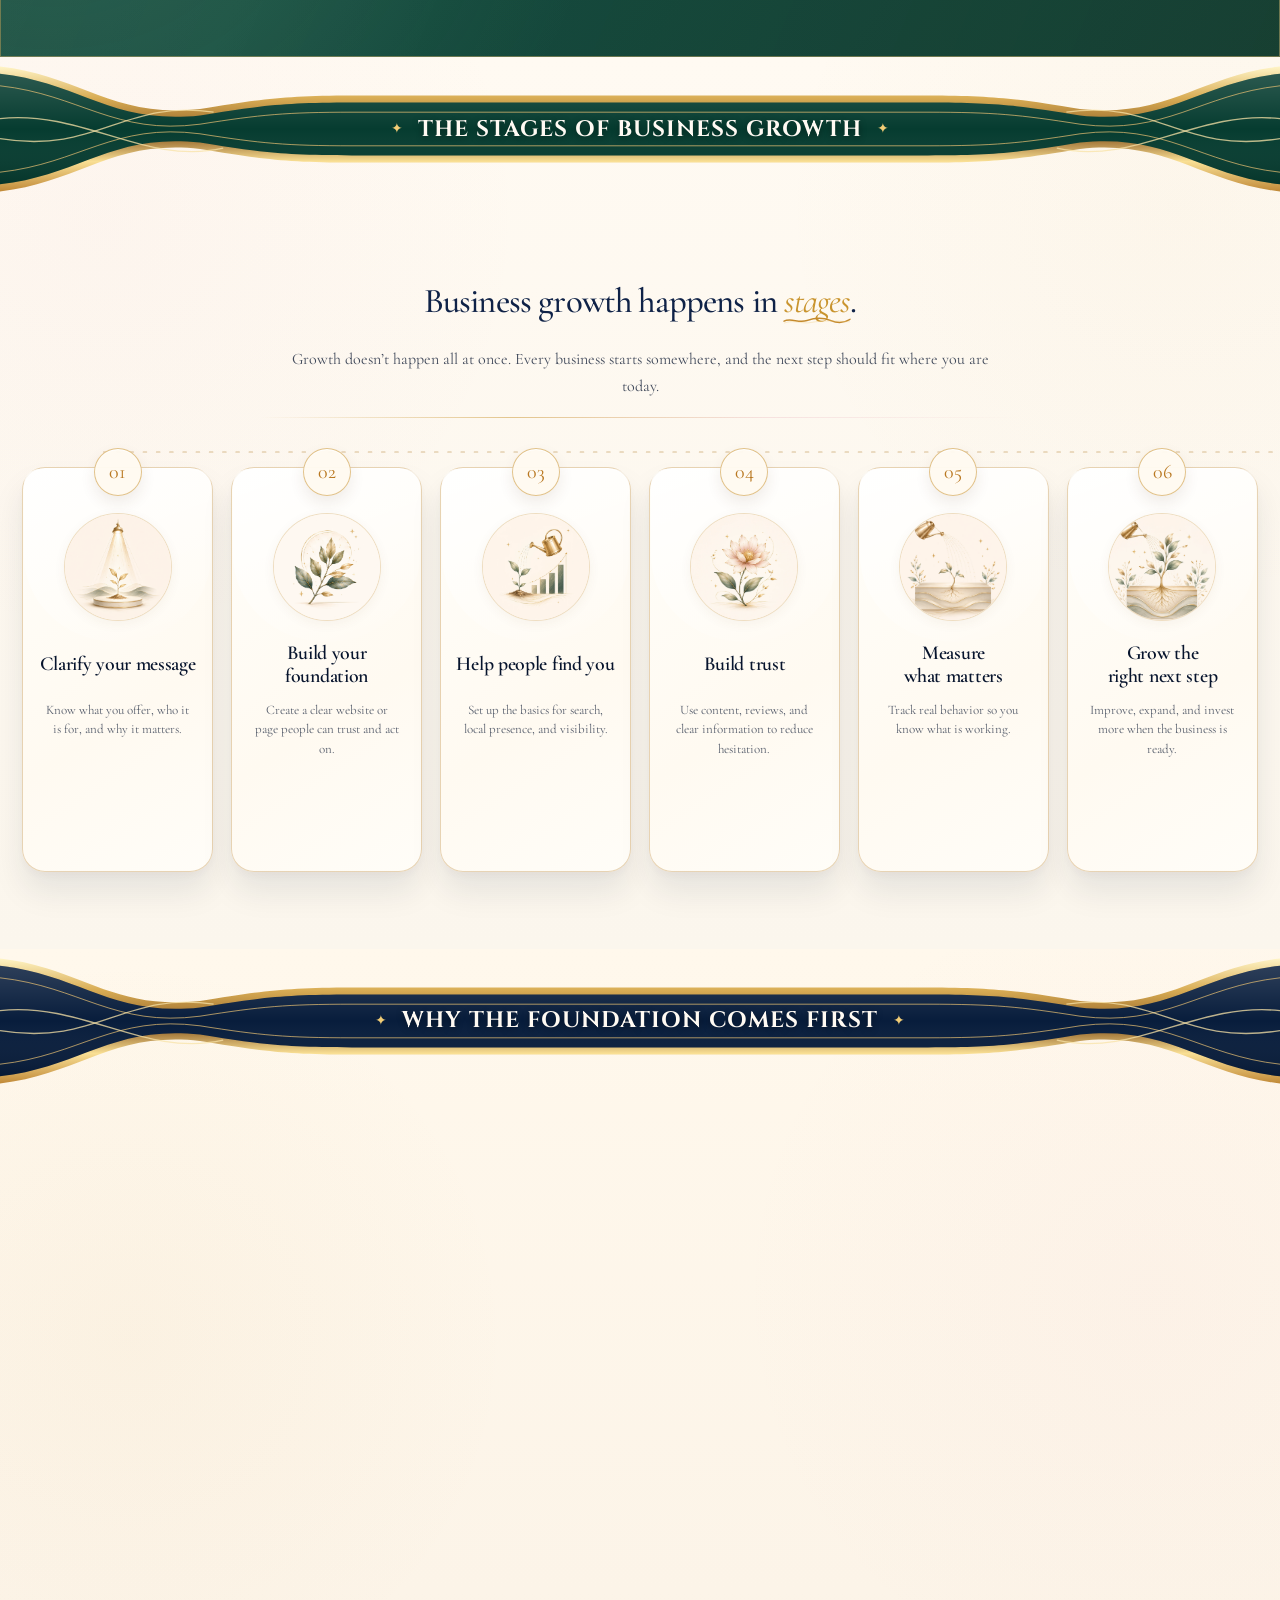
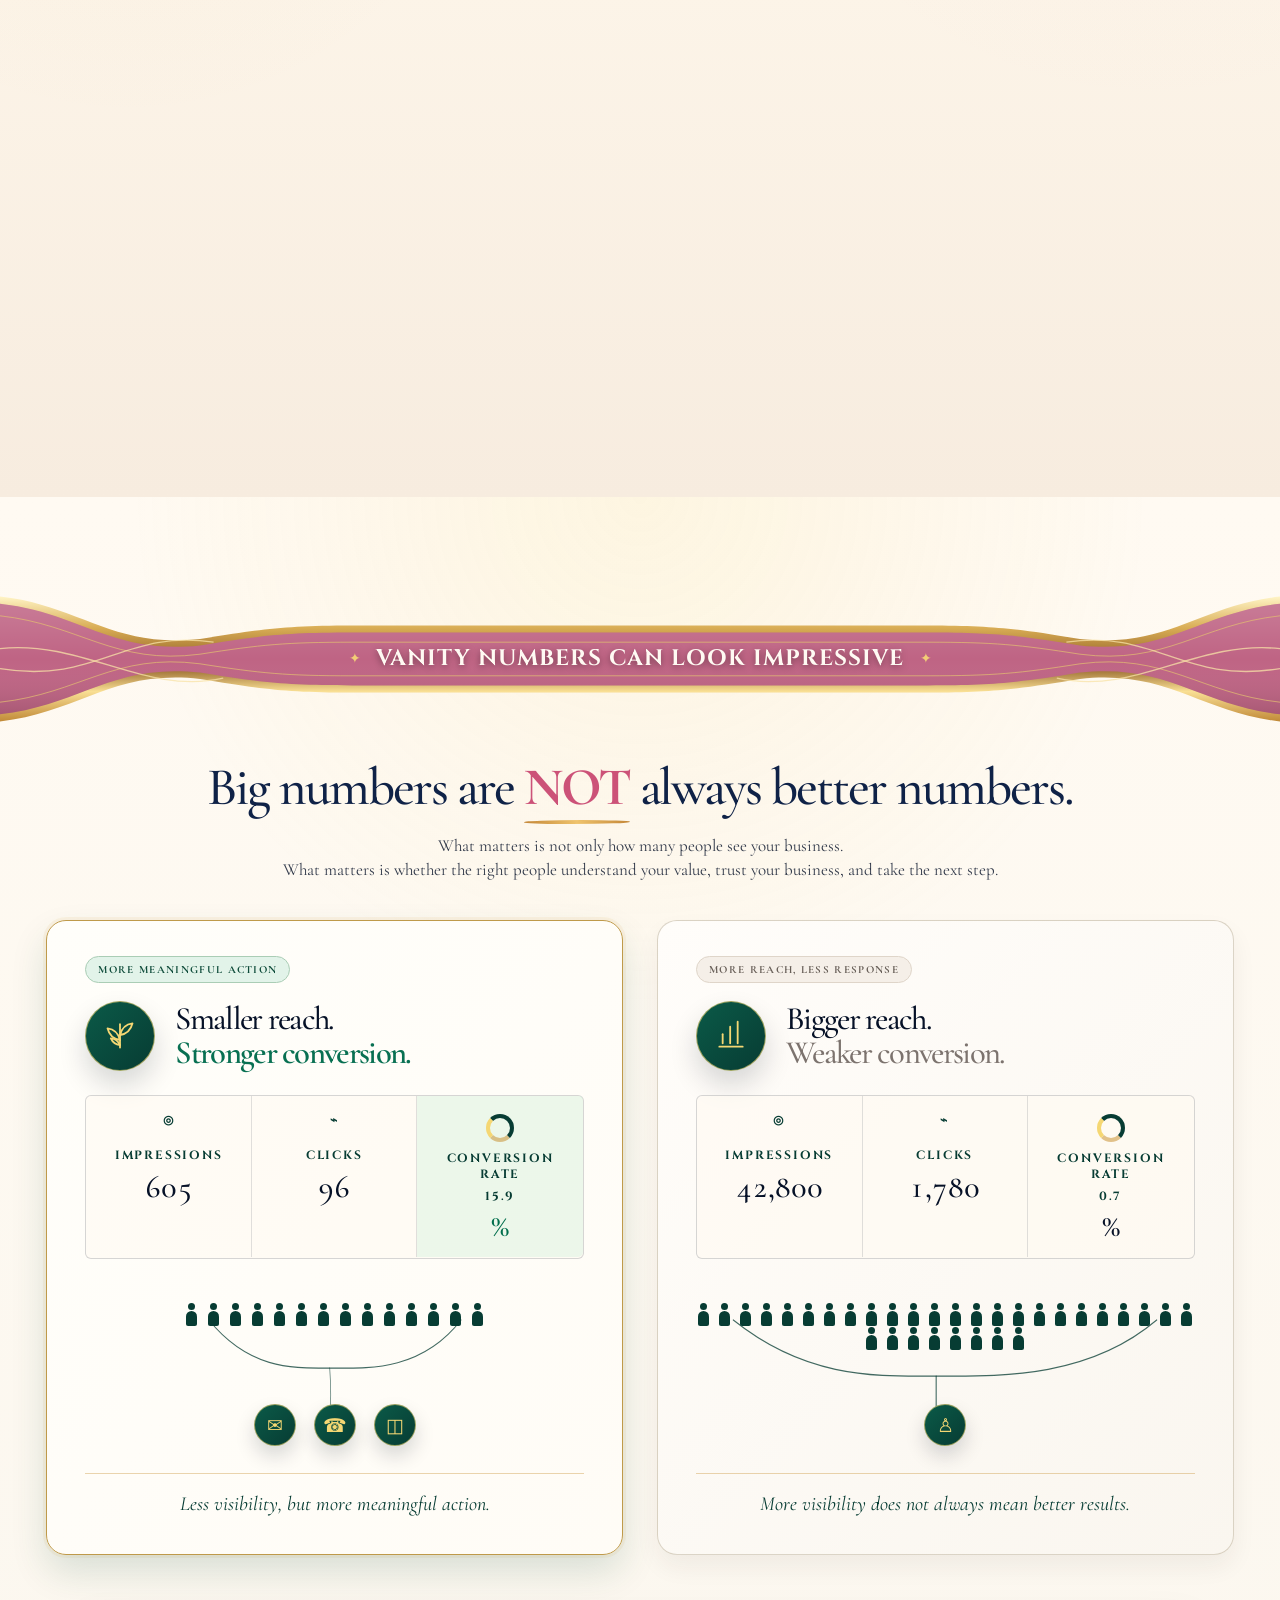
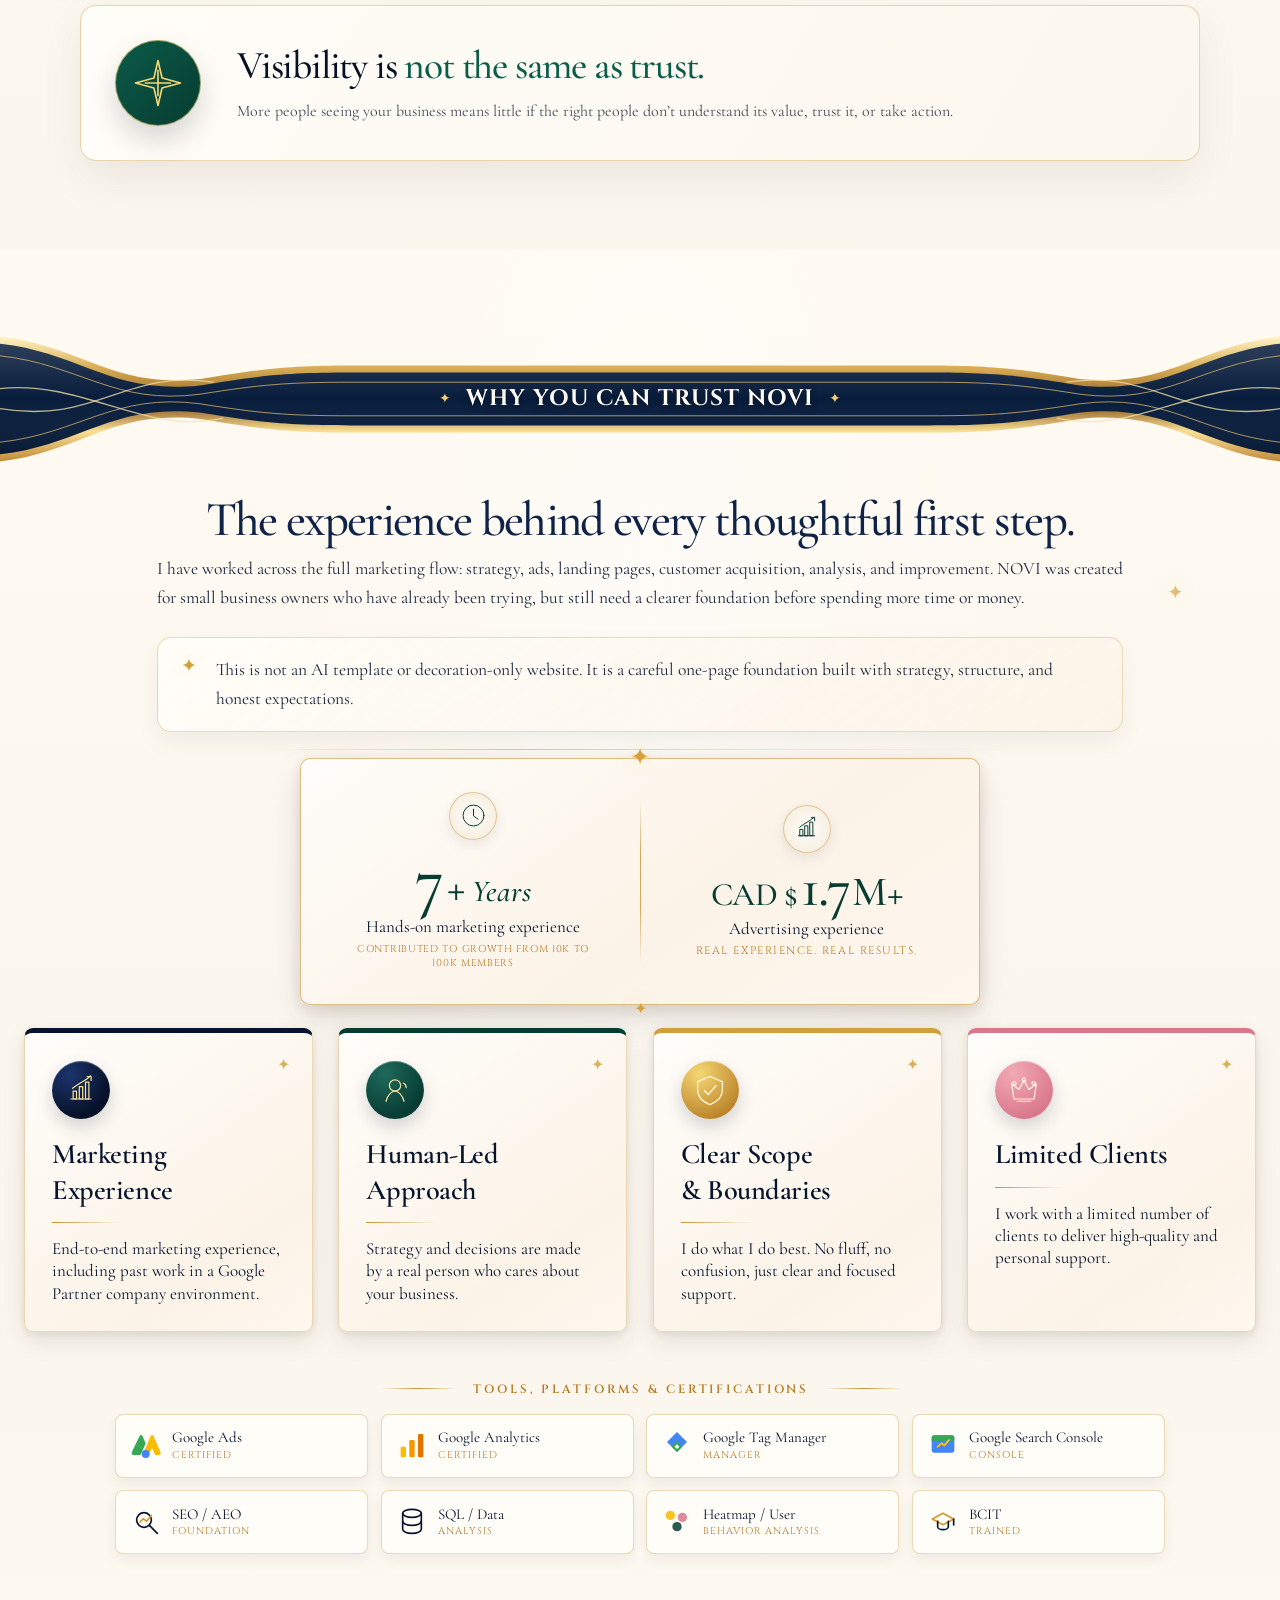
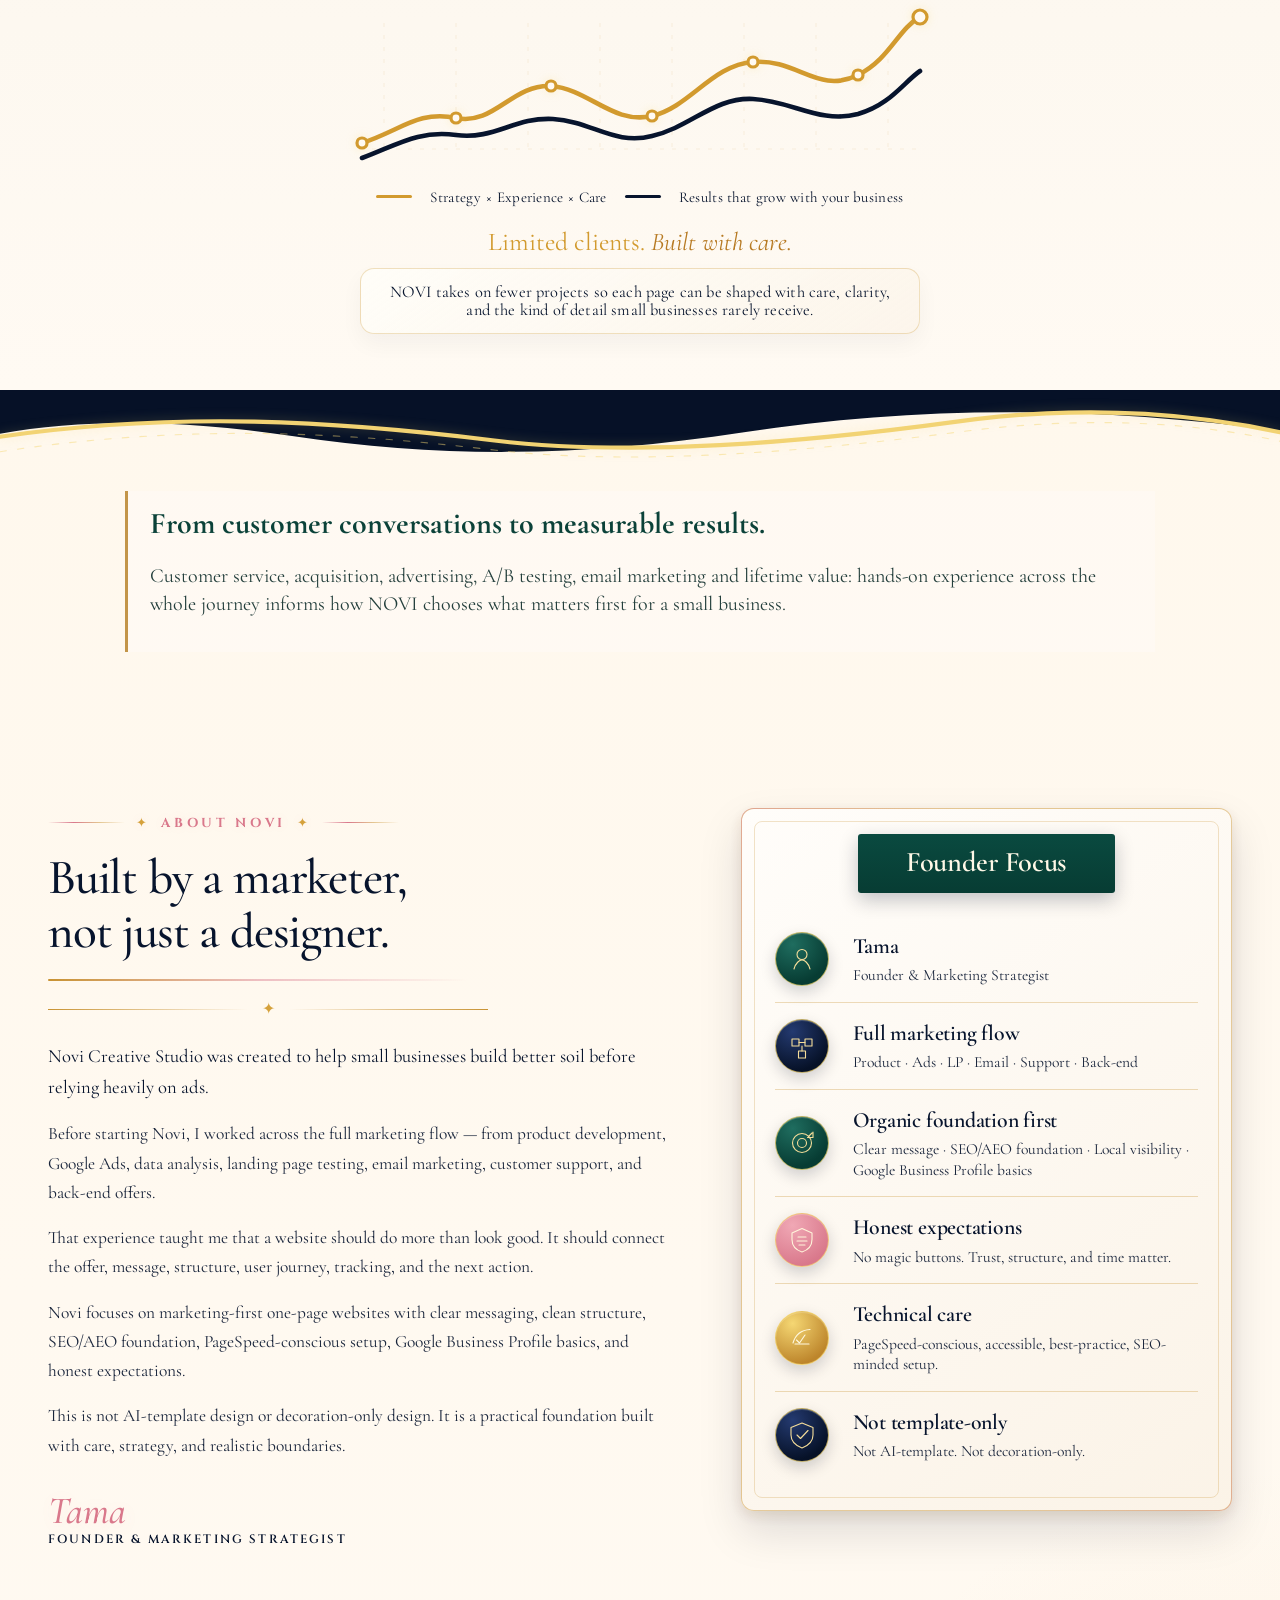
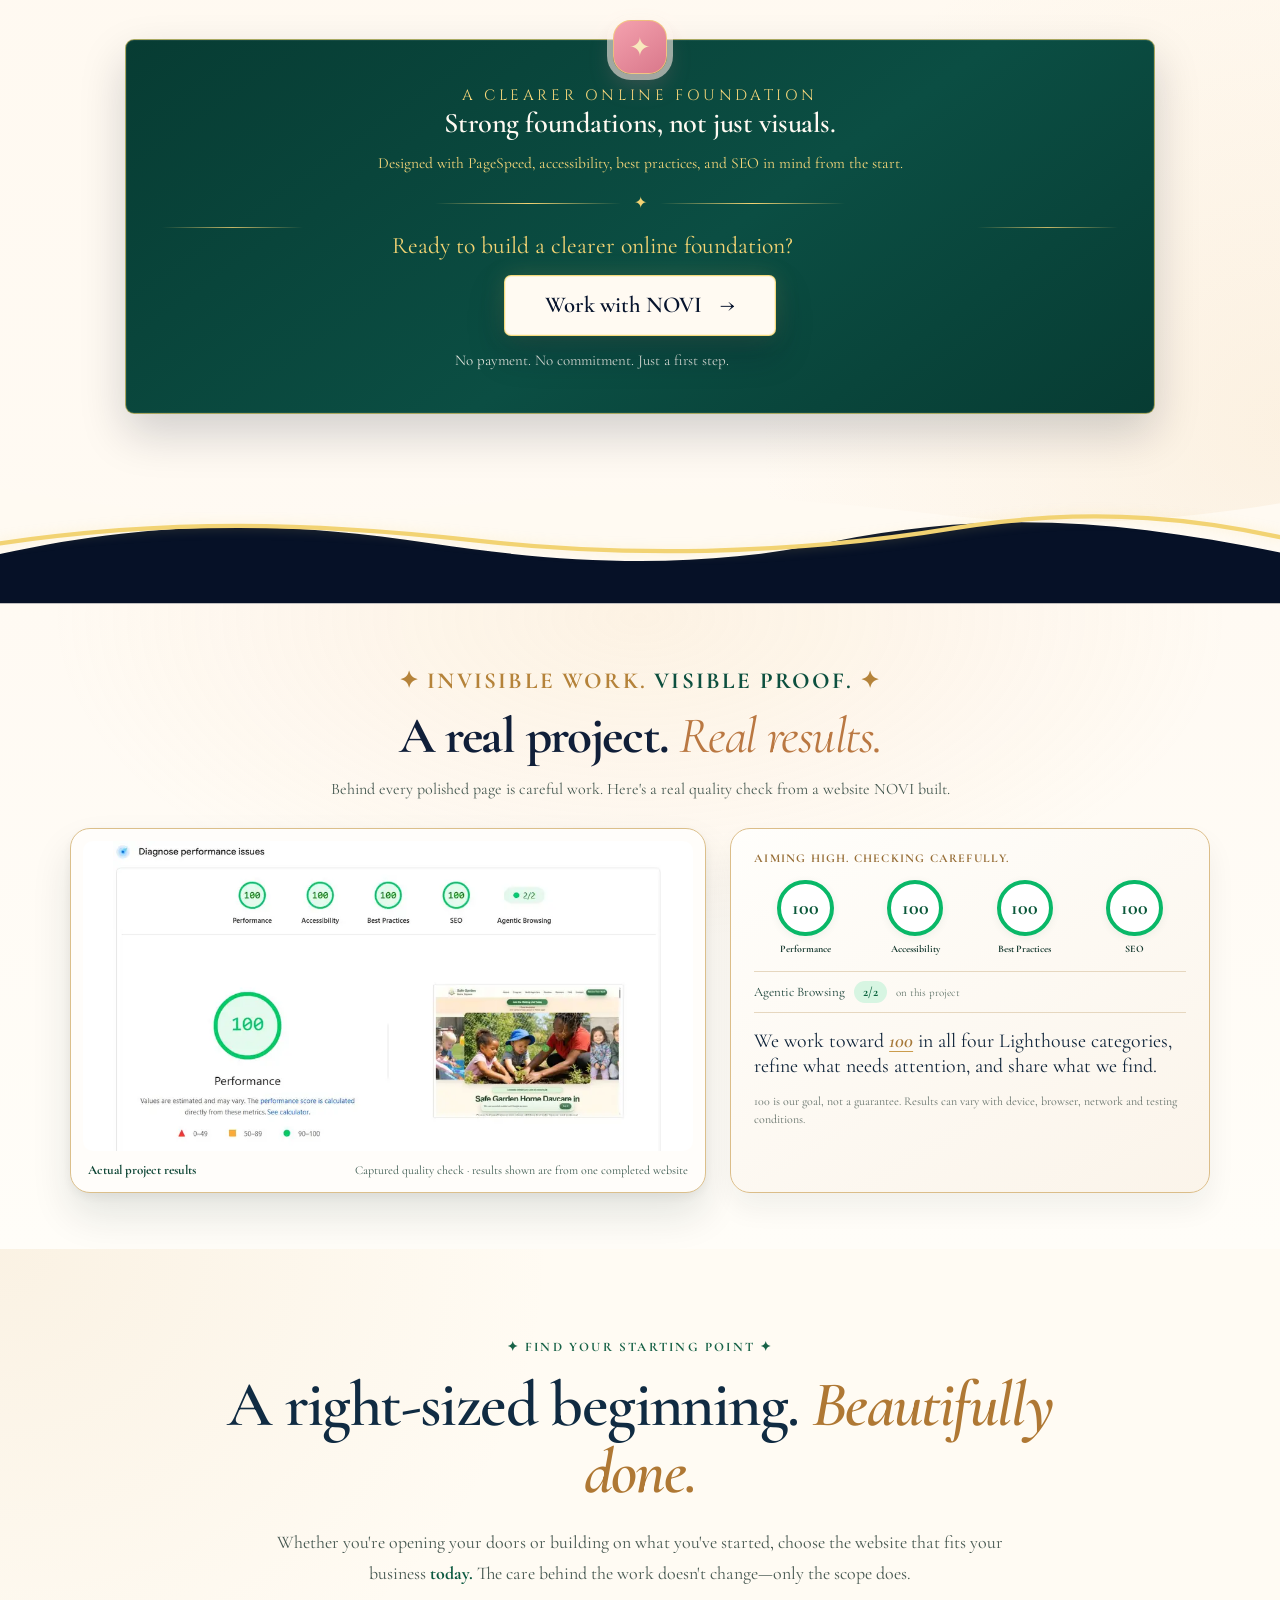
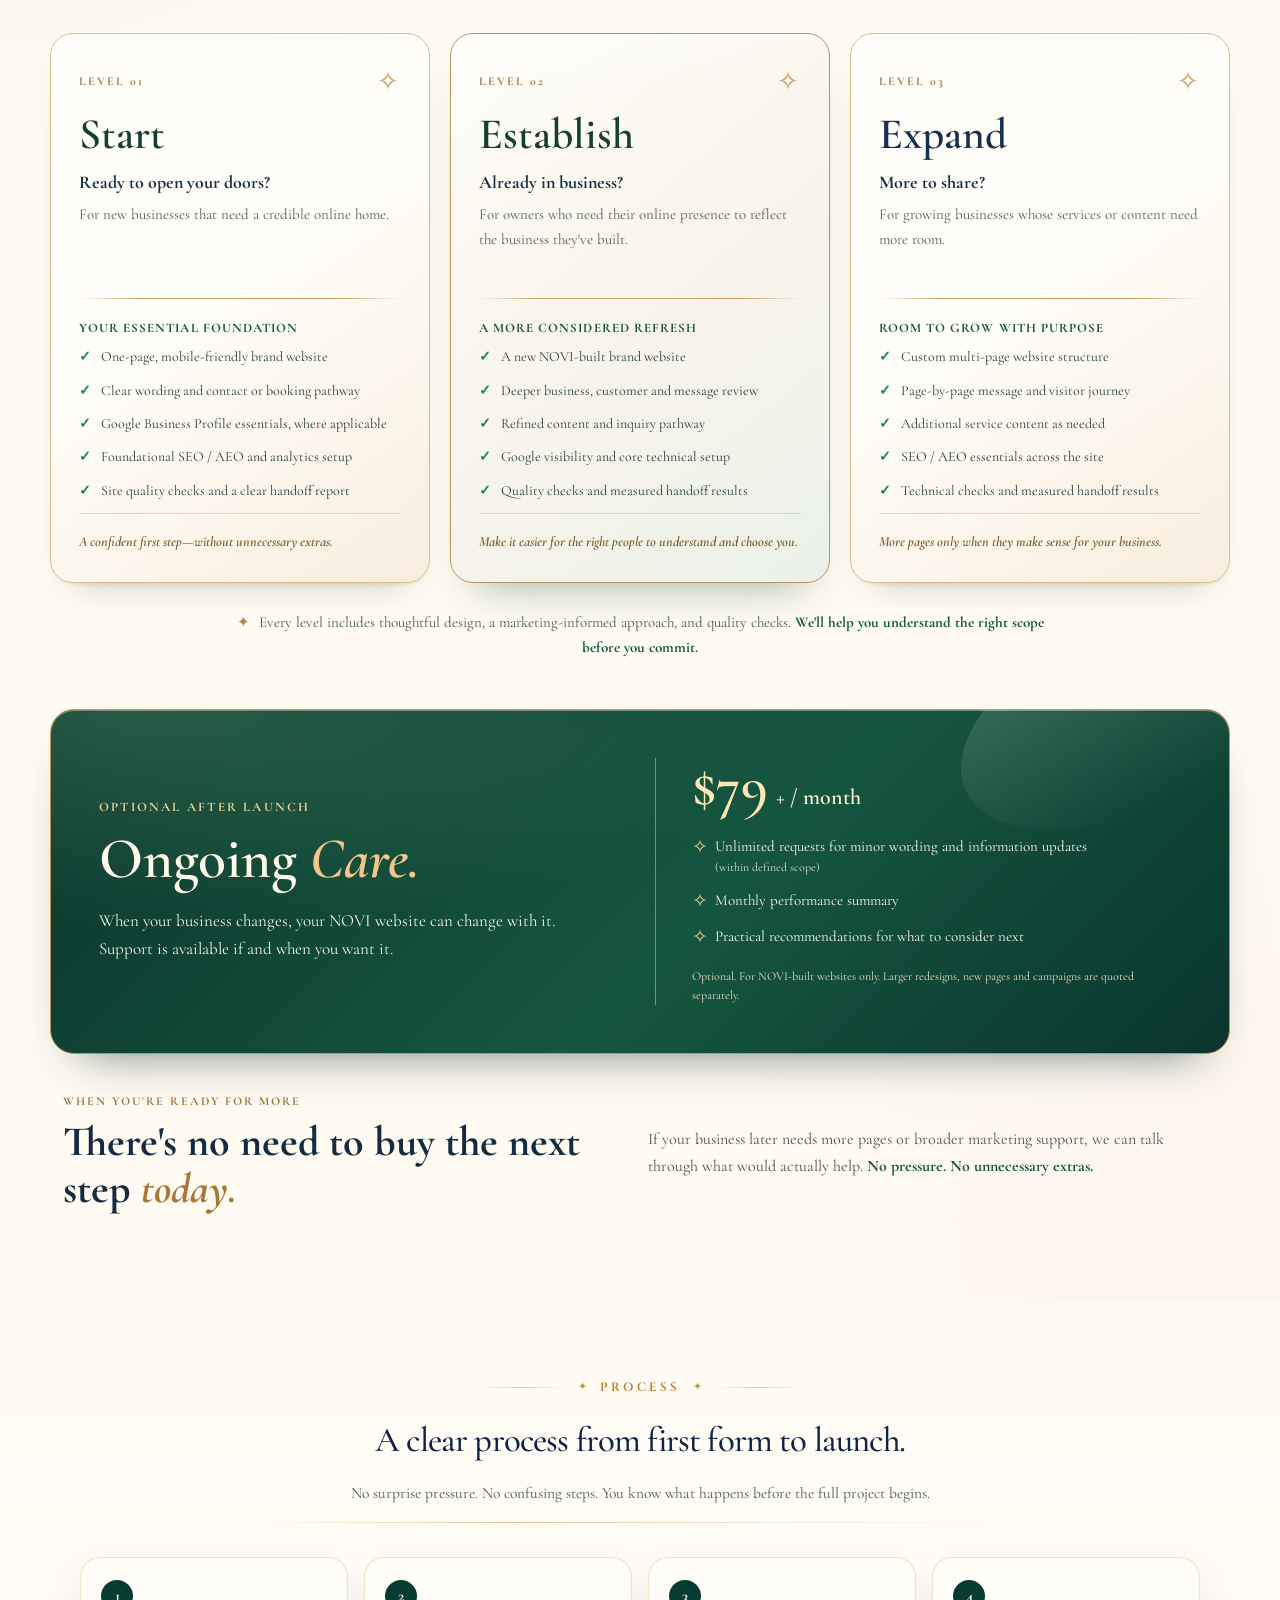
==== commit 68e1d682: "Add files via upload" ====
--- a/index.html
+++ b/index.html
@@ -81,7 +81,8 @@
 }
   </script>
 <link href="assets/css/novi-story-editorial.css?v=1" rel="stylesheet"/><link href="assets/css/novi-calm-luxe.css?v=calm-luxe-20261024" rel="stylesheet"/>
-<link href="assets/css/novi-stages-finish.css" rel="stylesheet"/><link href="assets/css/novi-foundation-polish.css" rel="stylesheet"/><link href="assets/css/novi-visibility-refined.css" rel="stylesheet"/><link href="assets/css/novi-realproof.css" rel="stylesheet"/><link href="assets/css/novi-levels-care.css" rel="stylesheet"/><link href="assets/css/novi-v10-story-polish.css" rel="stylesheet"/><link href="assets/css/novi-luminous-transitions.css?v=1" rel="stylesheet"/><link href="assets/css/novi-signature-waves.css?v=1" rel="stylesheet"/><link href="assets/css/novi-film-ready.css?v=1" rel="stylesheet"/><link href="assets/css/novi-film-compact.css" rel="stylesheet"/></head>
+<link href="assets/css/novi-stages-finish.css" rel="stylesheet"/><link href="assets/css/novi-foundation-polish.css" rel="stylesheet"/><link href="assets/css/novi-visibility-refined.css" rel="stylesheet"/><link href="assets/css/novi-realproof.css" rel="stylesheet"/><link href="assets/css/novi-levels-care.css" rel="stylesheet"/><link href="assets/css/novi-v10-story-polish.css" rel="stylesheet"/><link href="assets/css/novi-luminous-transitions.css?v=1" rel="stylesheet"/><link href="assets/css/novi-signature-waves.css?v=1" rel="stylesheet"/><link href="assets/css/novi-film-ready.css?v=1" rel="stylesheet"/><link href="assets/css/novi-film-compact.css" rel="stylesheet"/><link href="assets/css/novi-hero-ultrawide.css?v=2" rel="stylesheet"/>
+</head>
 <body>
 <a class="skip-link" href="#services">Skip to content</a>
 <div aria-label="Brand message" class="top-ribbon">
@@ -228,15 +229,15 @@
 </header>
 <div aria-label="Different moments in building a small business online" class="novi-story-portraits" role="group">
 <article class="novi-story-portrait">
-<div class="novi-story-portrait__image"><img alt="Business owner looking concerned while reviewing her DIY website and wondering how to begin." decoding="async" height="1100" loading="lazy" src="assets/images/novi-business-owner-planning-brand-launch.webp" width="900"/></div>
+<div class="novi-story-portrait__image"><img alt="Business owner thoughtfully reviewing launch materials beside a laptop in a sunlit workspace." decoding="async" height="840" loading="lazy" src="assets/images/novi-owner-starting-marketing-overwhelm.webp" width="1120"/></div>
 <div class="novi-story-portrait__words"><p class="novi-story-portrait__stage">01 <span>Starting</span></p><h3>Where do I begin?</h3><p>My business idea is taking shape. But how should I show it to the world?</p></div>
 </article>
 <article class="novi-story-portrait">
-<div class="novi-story-portrait__image"><img alt="Local business owner looking concerned while reviewing his Google Business listing and visibility." decoding="async" height="1100" loading="lazy" src="assets/images/novi-local-business-owner-reviewing-google-profile.webp" width="900"/></div>
+<div class="novi-story-portrait__image"><img alt="Independent cafe owner reflecting on his local online presence while checking his phone." decoding="async" height="840" loading="lazy" src="assets/images/novi-owner-local-cafe-google-visibility.webp" width="1120"/></div>
 <div class="novi-story-portrait__words"><p class="novi-story-portrait__stage">02 <span>Visible</span></p><h3>People find me.<br/>Do they understand me?</h3><p>I have a Google listing or booking link. But it doesn't tell my whole story.</p></div>
 </article>
 <article class="novi-story-portrait">
-<div class="novi-story-portrait__image"><img alt="Small business owner looking concerned about managing social media and his online presence." decoding="async" height="1100" loading="lazy" src="assets/images/novi-business-owner-social-presence-planning.webp" width="900"/></div>
+<div class="novi-story-portrait__image"><img alt="Small business owner considering her online presence at a laptop with a phone in hand." decoding="async" height="840" loading="lazy" src="assets/images/novi-owner-growing-scattered-channels.webp" width="1120"/></div>
 <div class="novi-story-portrait__words"><p class="novi-story-portrait__stage">03 <span>Growing</span></p><h3>Why does it still<br/>feel scattered?</h3><p>I share photos and updates. But everything feels disconnected.</p></div>
 </article>
 </div>
--- a/assets/css/novi-story-editorial.css
+++ b/assets/css/novi-story-editorial.css
@@ -55,3 +55,9 @@
 /* 2026-10-24: only the three supplied concerned-owner portraits. Do not crop expressions. */
 #first-stage .novi-story-portrait__image{background:#fffbf4!important;overflow:hidden}
 #first-stage .novi-story-portrait__image img{object-fit:contain!important;object-position:center bottom!important;background:#fffbf4;filter:none!important}
+
+/* Photographic owner portraits — balanced editorial presentation (2026-10-25). */
+#first-stage .novi-story-portrait__image{background:#10283a!important;overflow:hidden;border-radius:12px 12px 4px 4px;box-shadow:0 8px 18px rgba(29,39,40,.09);}
+#first-stage .novi-story-portrait__image img{object-fit:cover!important;object-position:center 40%!important;background:transparent!important;mix-blend-mode:normal!important;filter:saturate(.94) contrast(1.02)!important;}
+#first-stage .novi-story-portrait:nth-child(2) .novi-story-portrait__image img{object-position:center 43%!important;}
+@media(max-width:700px){#first-stage .novi-story-portrait__image{border-radius:10px;}#first-stage .novi-story-portrait__image img{object-position:center 45%!important;}}
--- a/assets/css/novi-hero-ultrawide.css
+++ b/assets/css/novi-hero-ultrawide.css
@@ -0,0 +1,40 @@
+/* Hero only: improve composition at unusually wide CSS viewports (including browser zoom-out).
+   Ordinary desktop/tablet/mobile layouts are intentionally unchanged. */
+@media (min-width: 1800px) and (pointer: fine) {
+  .hero-visual.novi-segment--hero {
+    height: clamp(475px, 28vw, 640px);
+    min-height: 475px;
+    background: #071b2b;
+  }
+  .hero-visual .hero-picture {
+    width: min(100%, 2300px);
+    left: 50%;
+    right: auto;
+    transform: translateX(-50%);
+  }
+  .hero-visual .hero-picture img {
+    object-position: 53% 39%;
+  }
+  .hero-visual .hero-copy {
+    left: max(calc((100% - 2100px) / 2 + 240px), 15%);
+    top: 27%;
+    width: min(42%, 750px);
+  }
+  .hero-visual .hero-copy h1 {
+    font-size: clamp(60px, 3vw, 91px);
+    line-height: 1.05;
+  }
+}
+
+/* Extra-wide only (roughly 50% browser zoom at desktop window sizes):
+   Preserve the approved 75% composition, blending the edges of the
+   centred photograph into the same dark navy rather than exposing seams. */
+@media (min-width: 2500px) and (pointer: fine) {
+  .hero-visual.novi-segment--hero {
+    background: linear-gradient(90deg, #06192a 0%, #0a2032 50%, #071928 100%);
+  }
+  .hero-visual.novi-segment--hero .hero-picture {
+    -webkit-mask-image: linear-gradient(to right, transparent 0%, #000 13%, #000 87%, transparent 100%);
+    mask-image: linear-gradient(to right, transparent 0%, #000 13%, #000 87%, transparent 100%);
+  }
+}
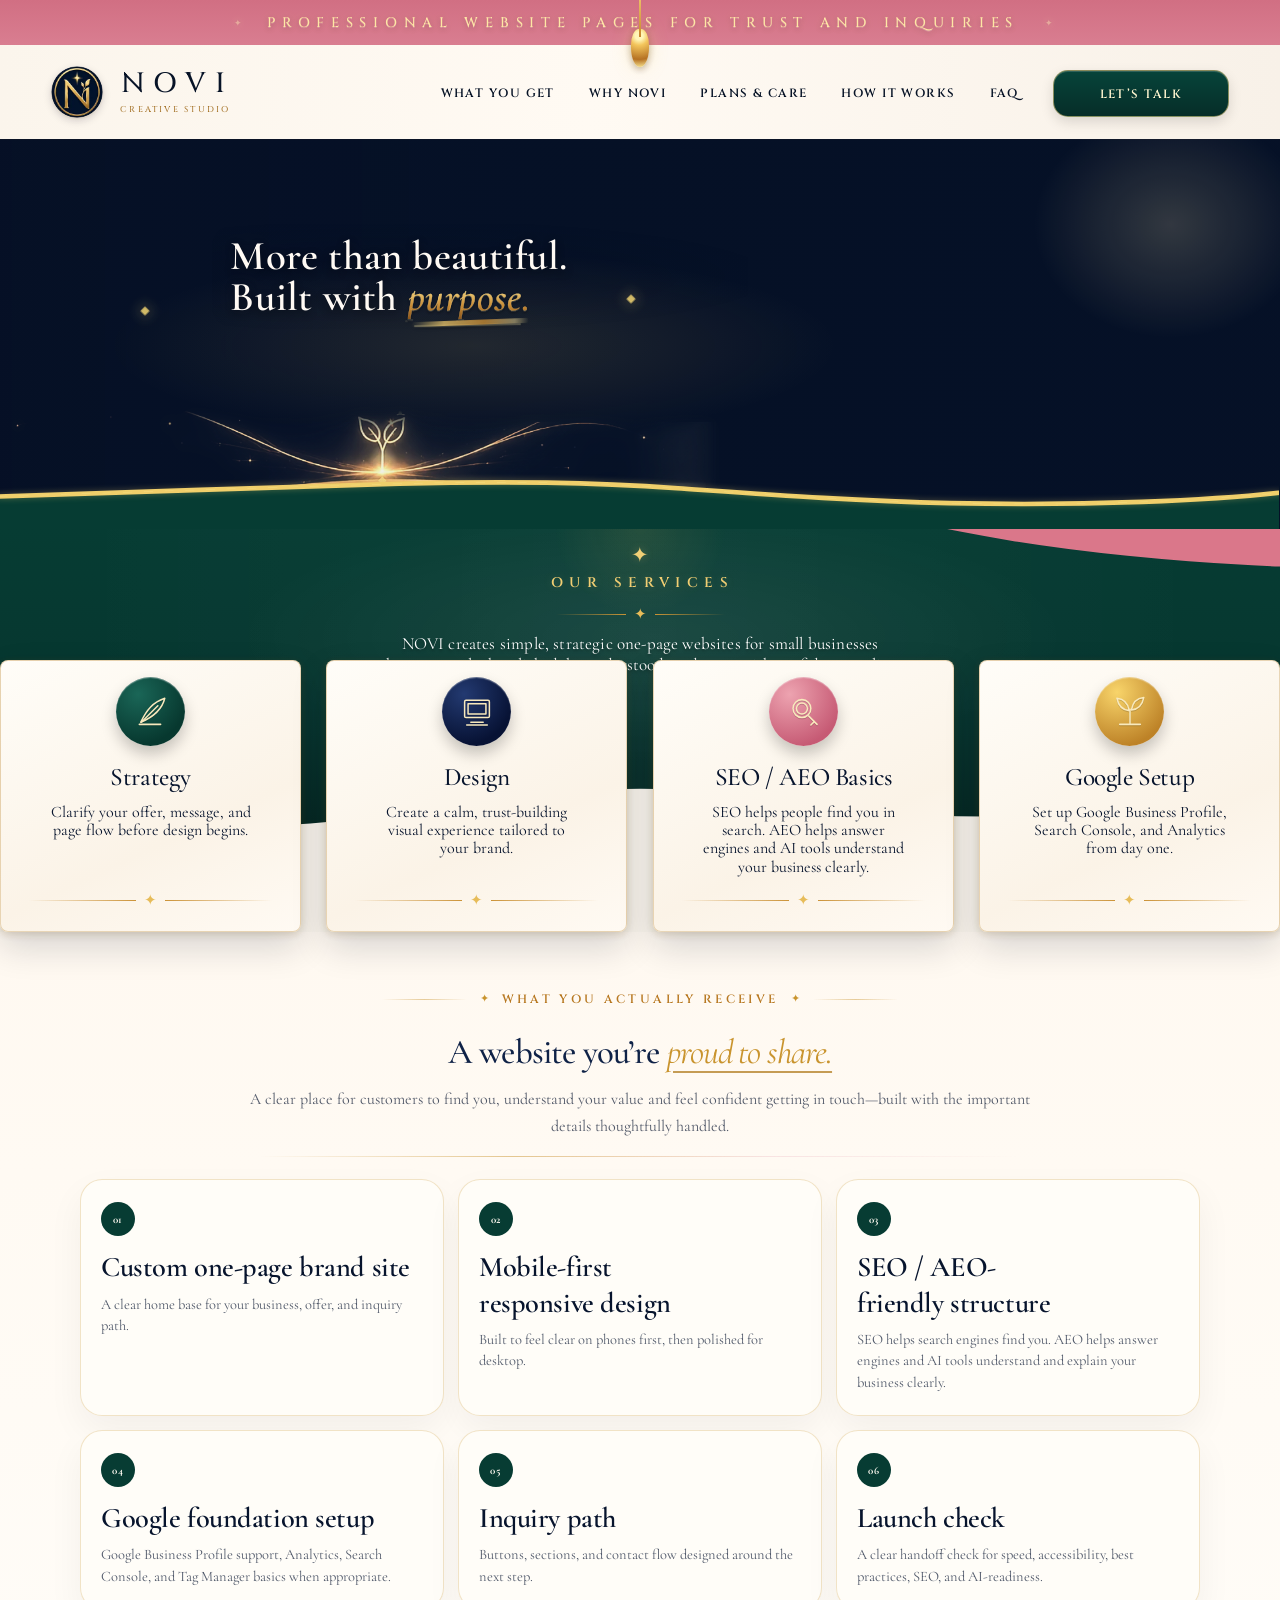
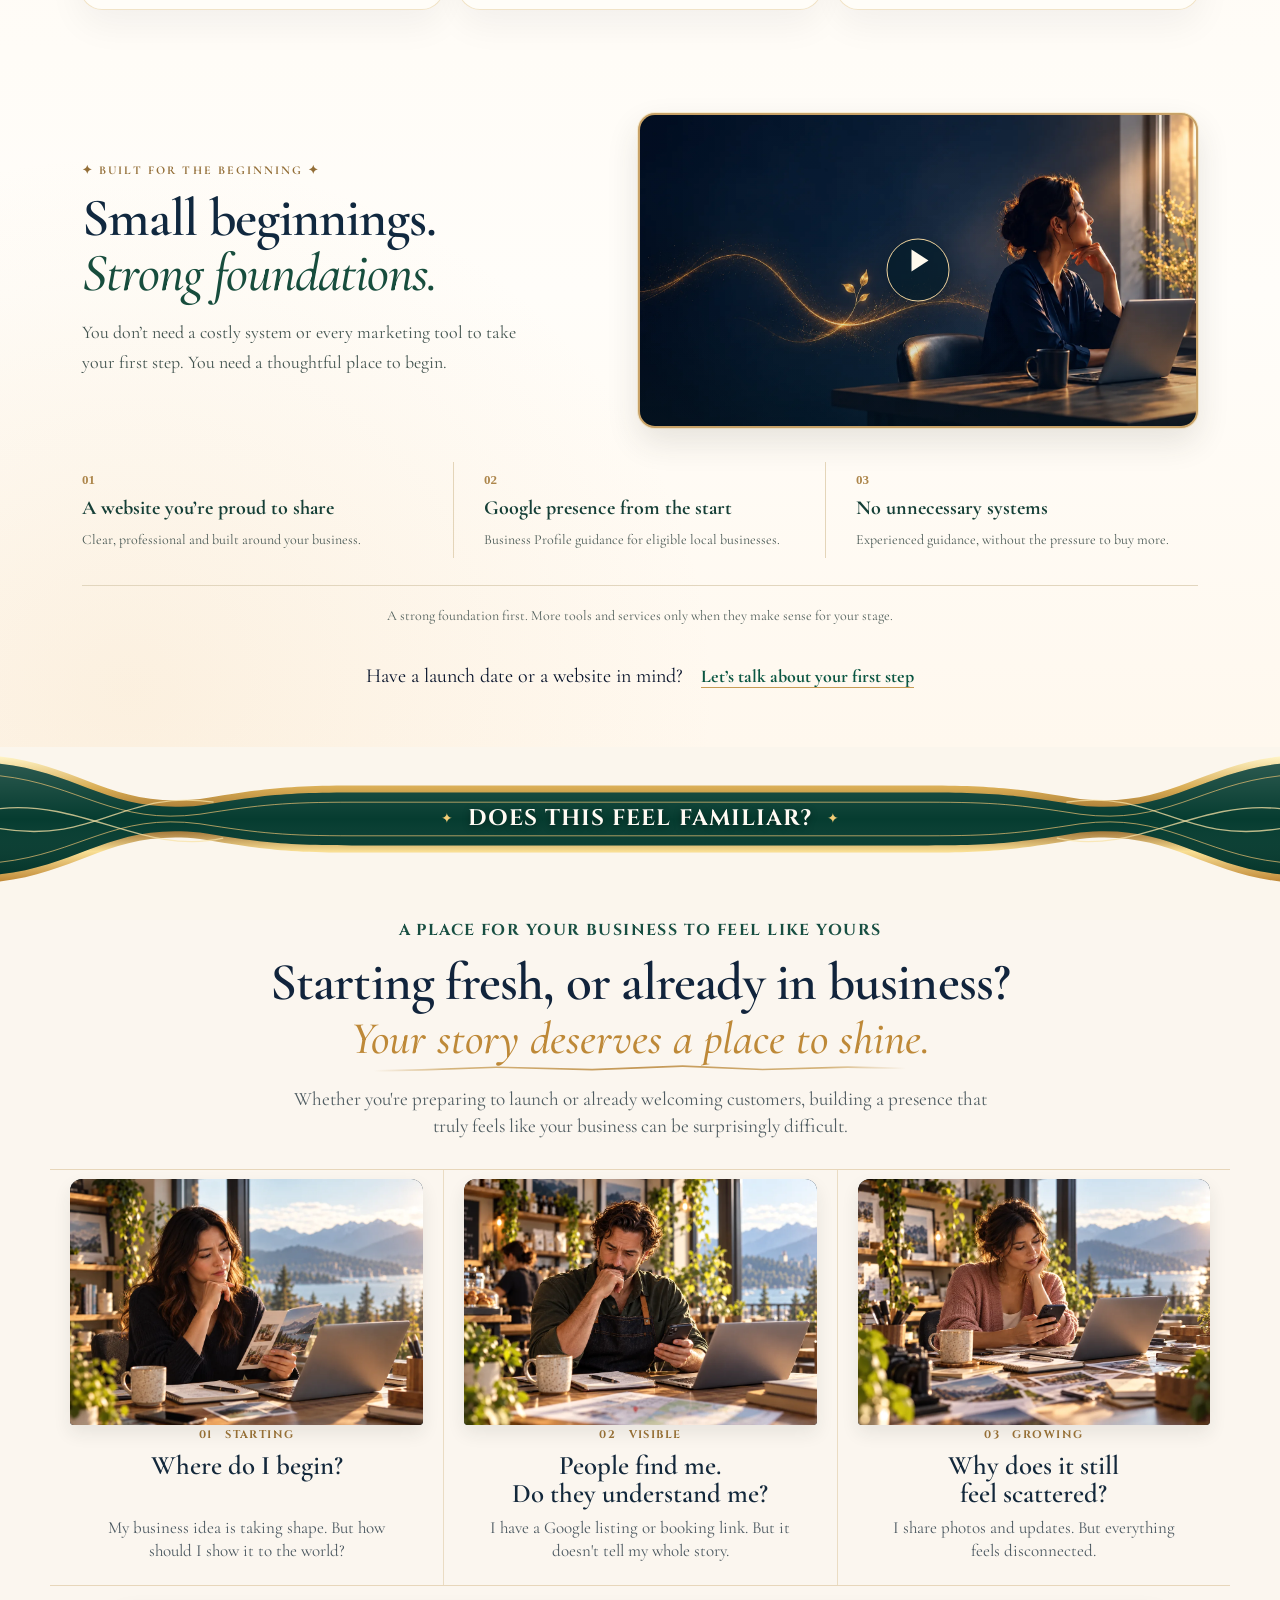
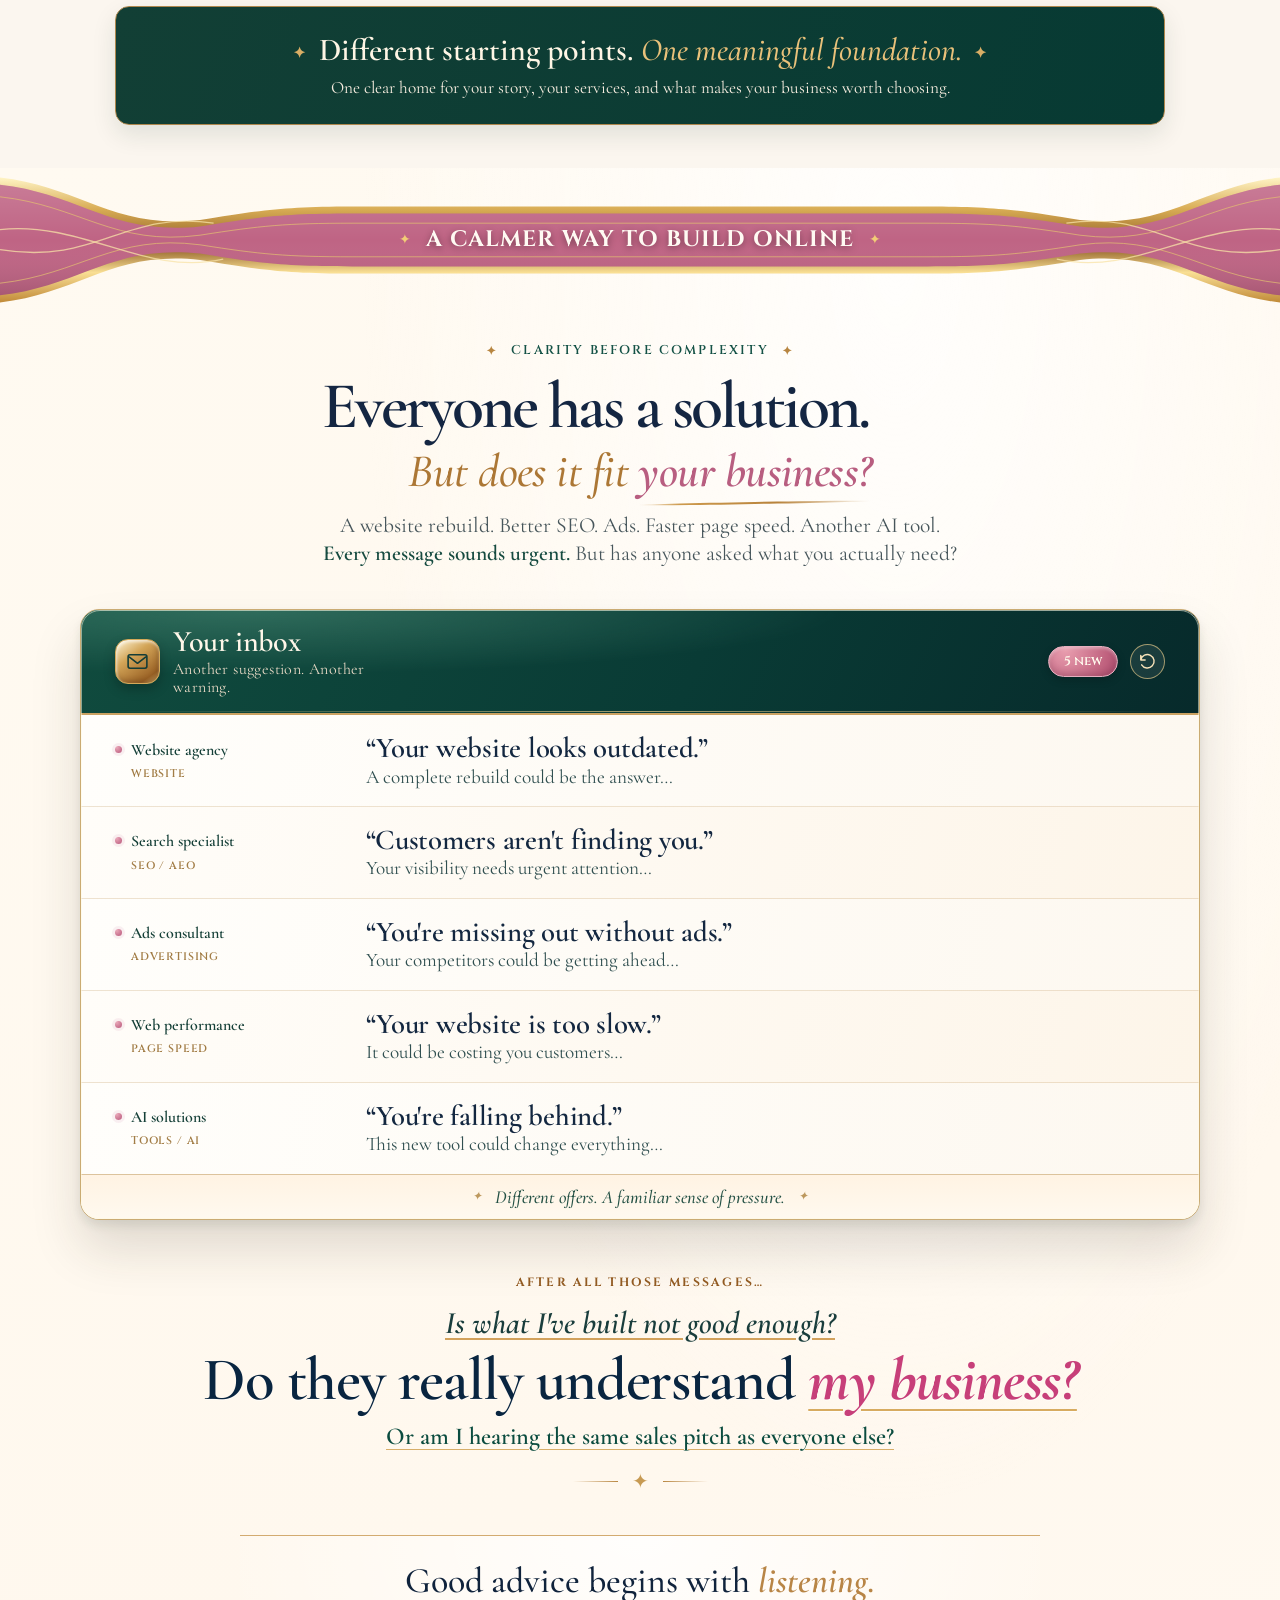
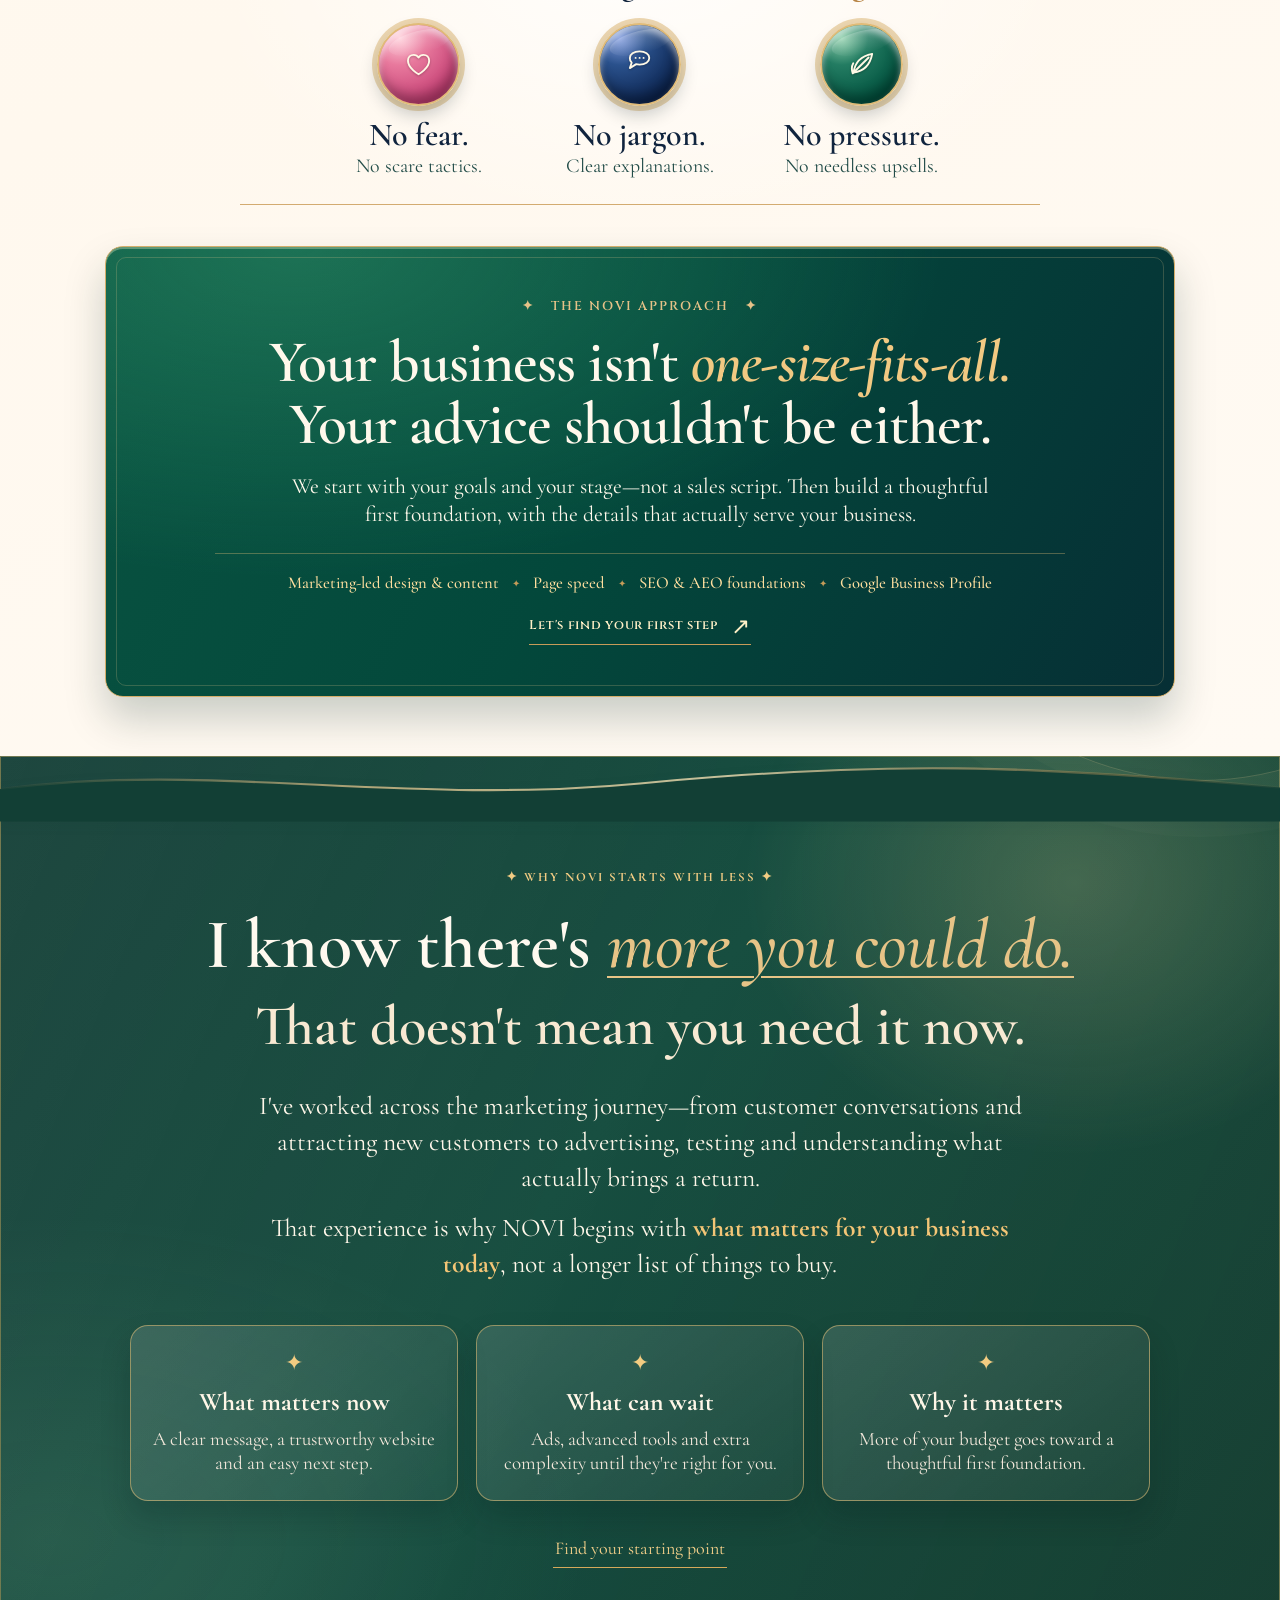
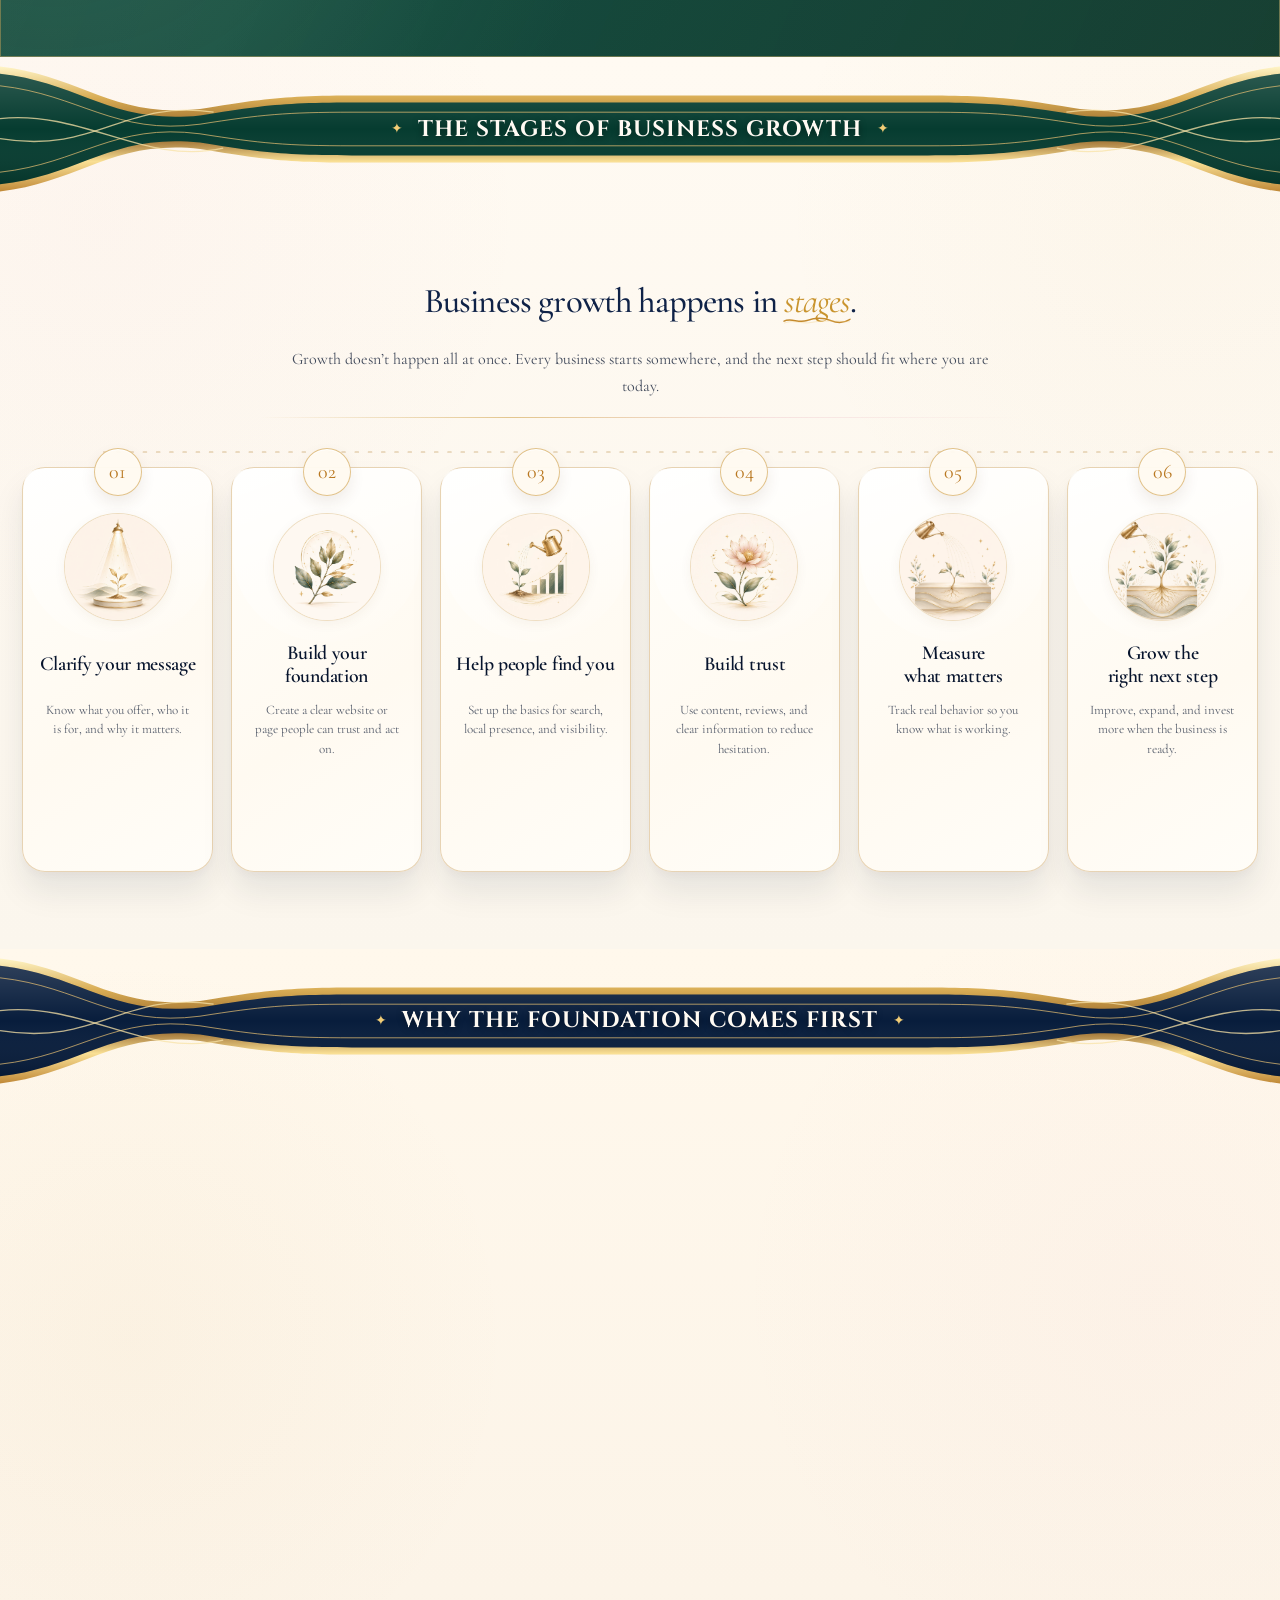
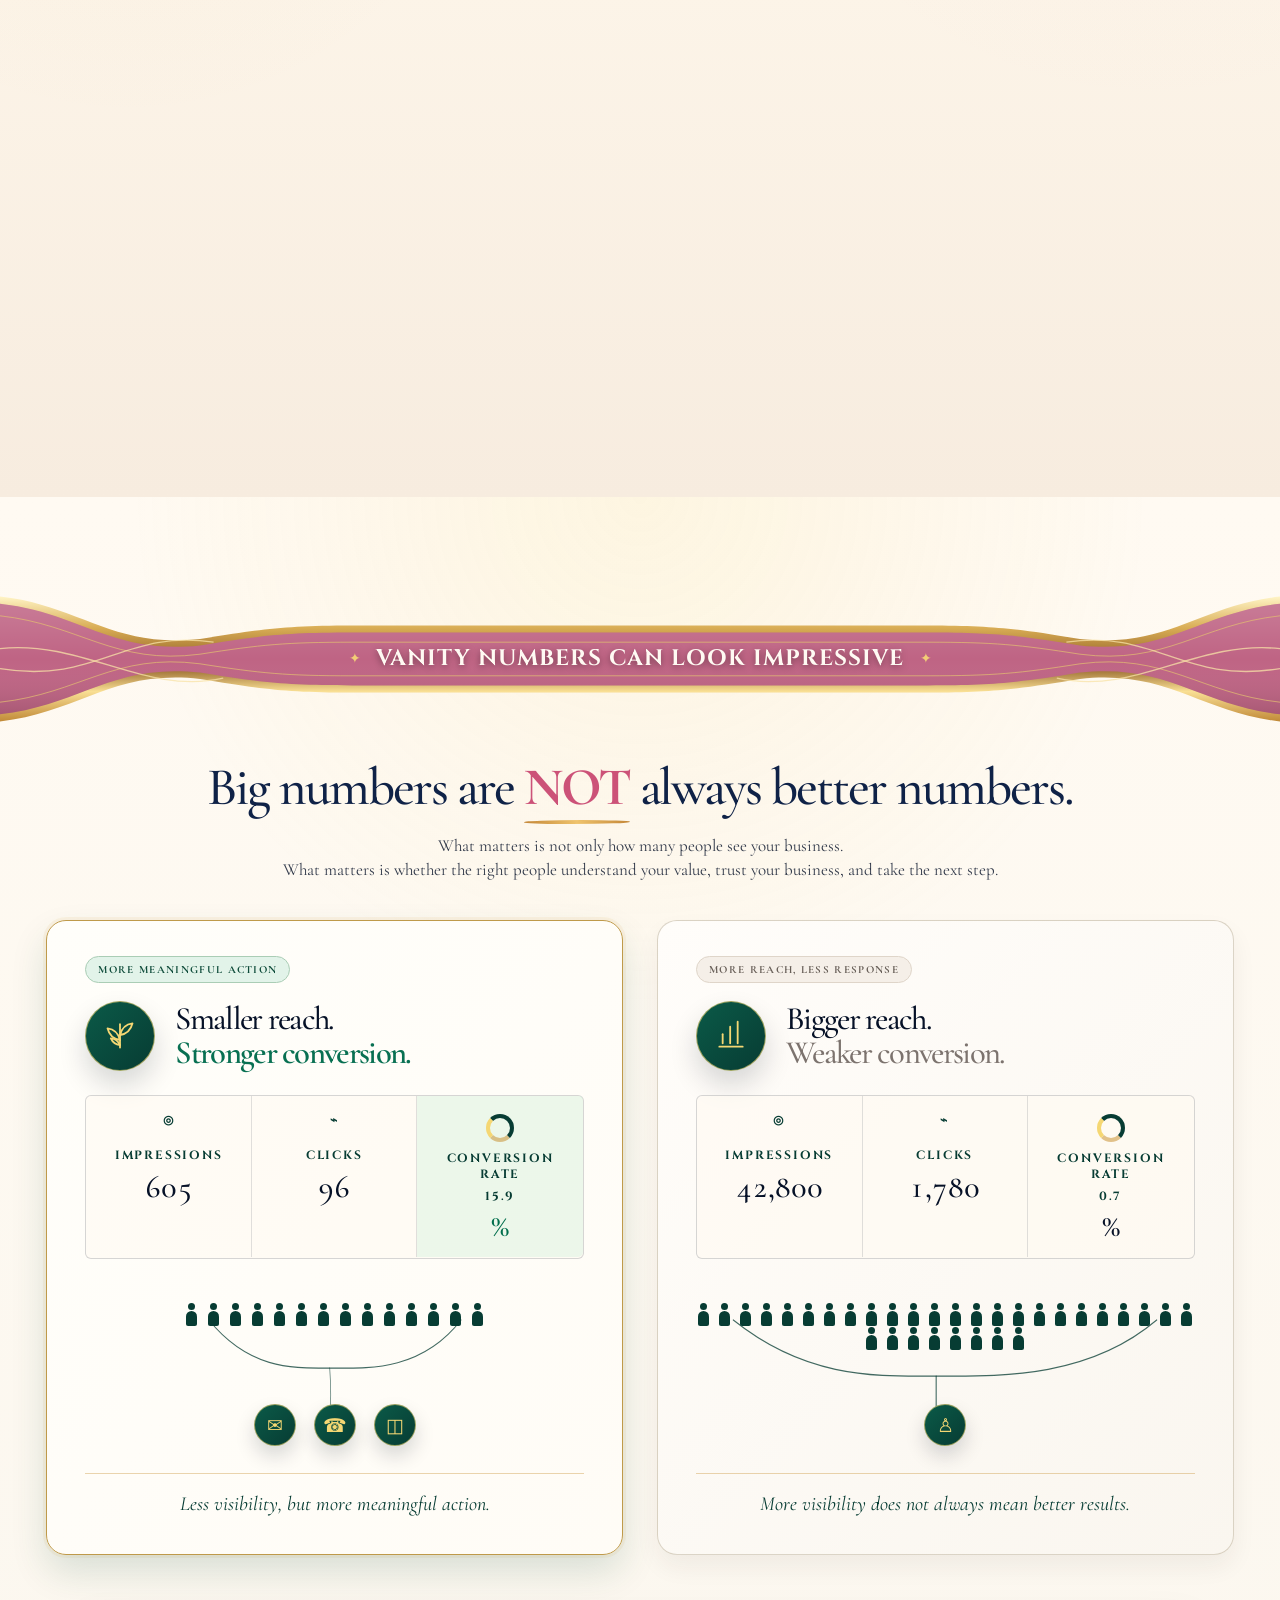
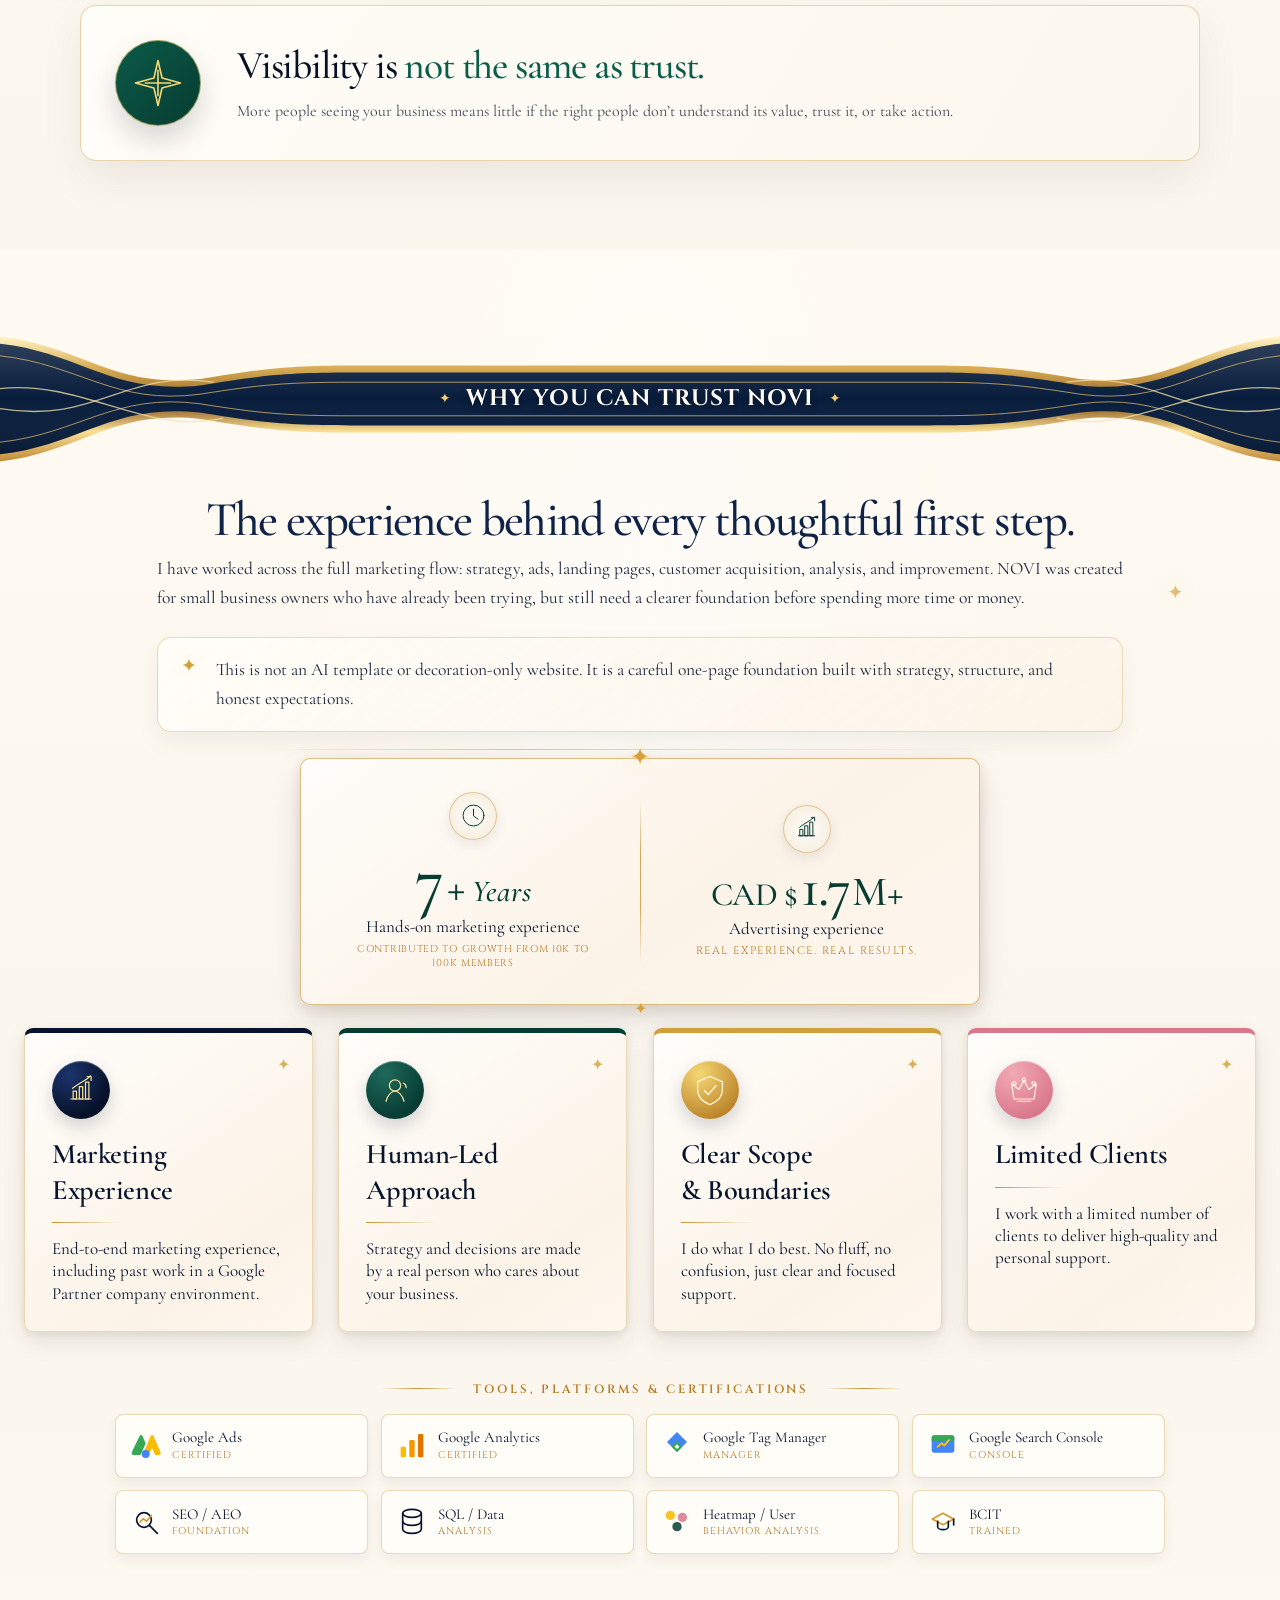
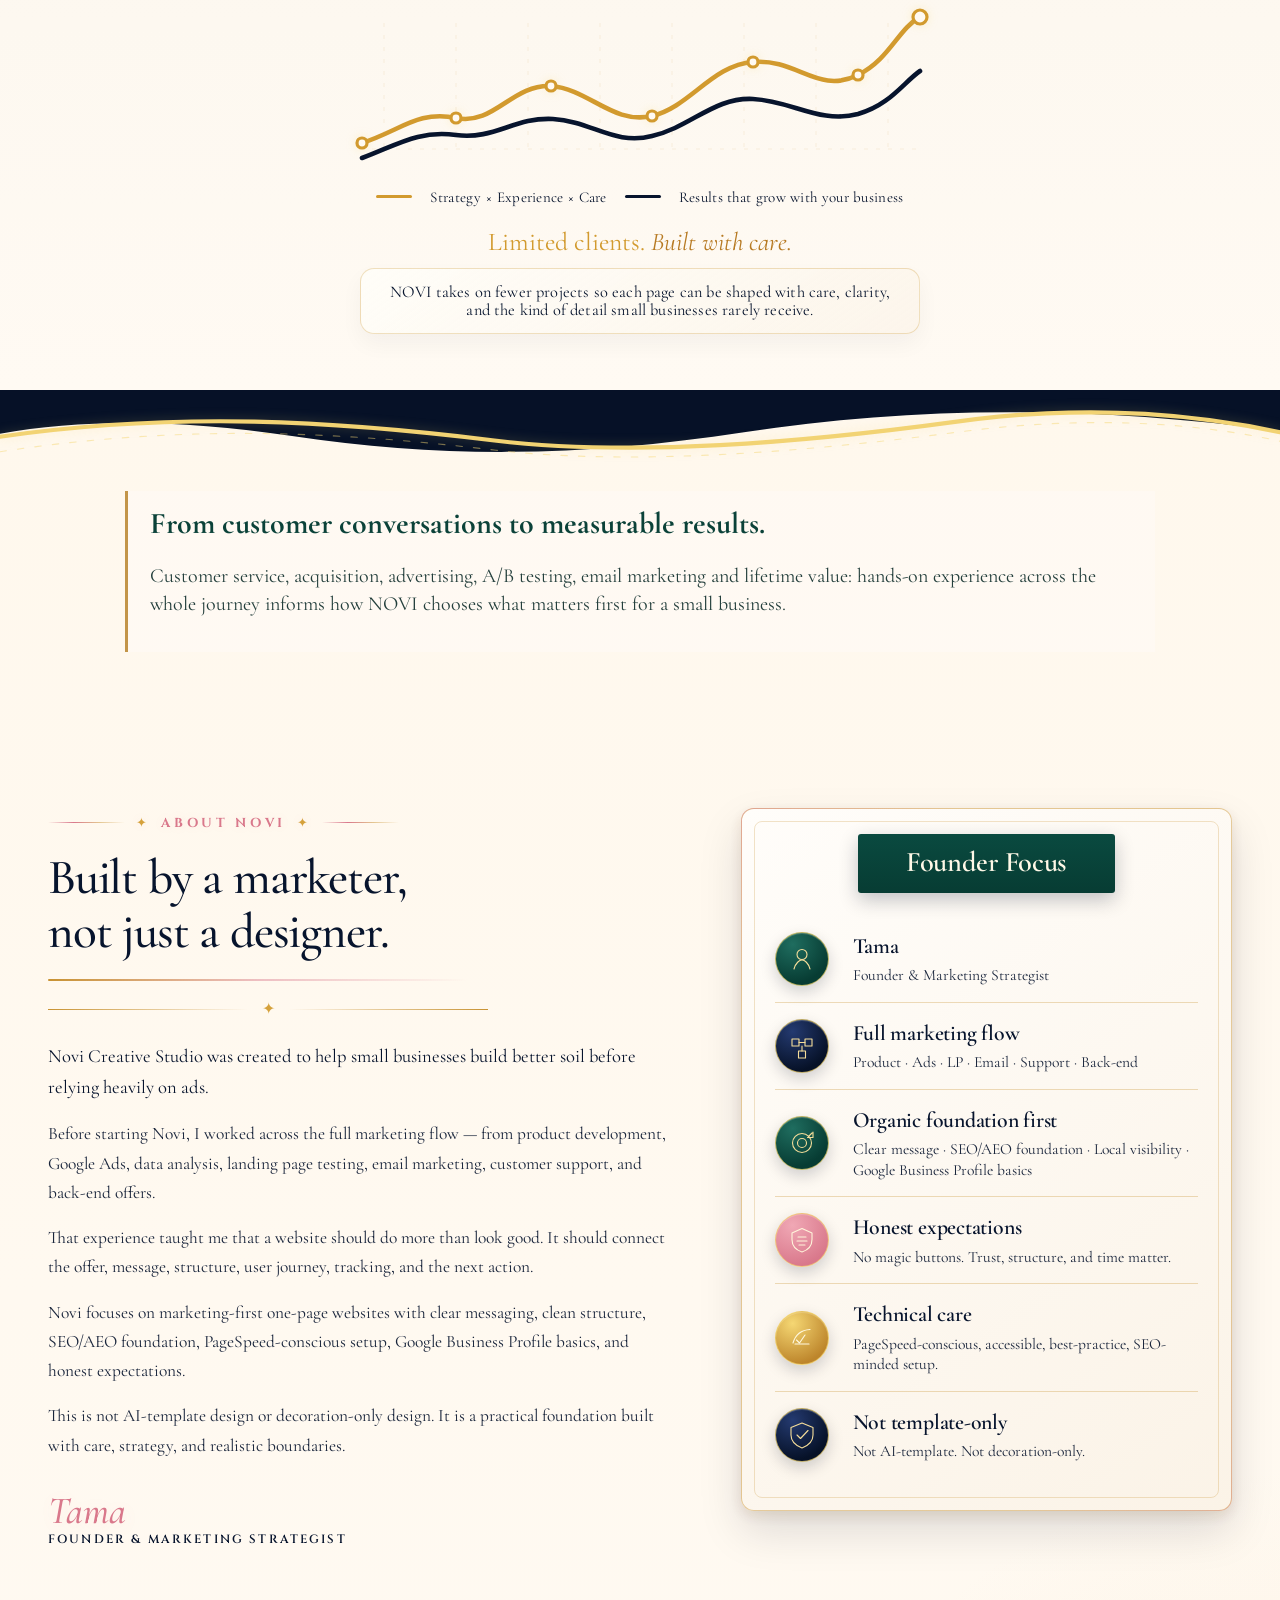
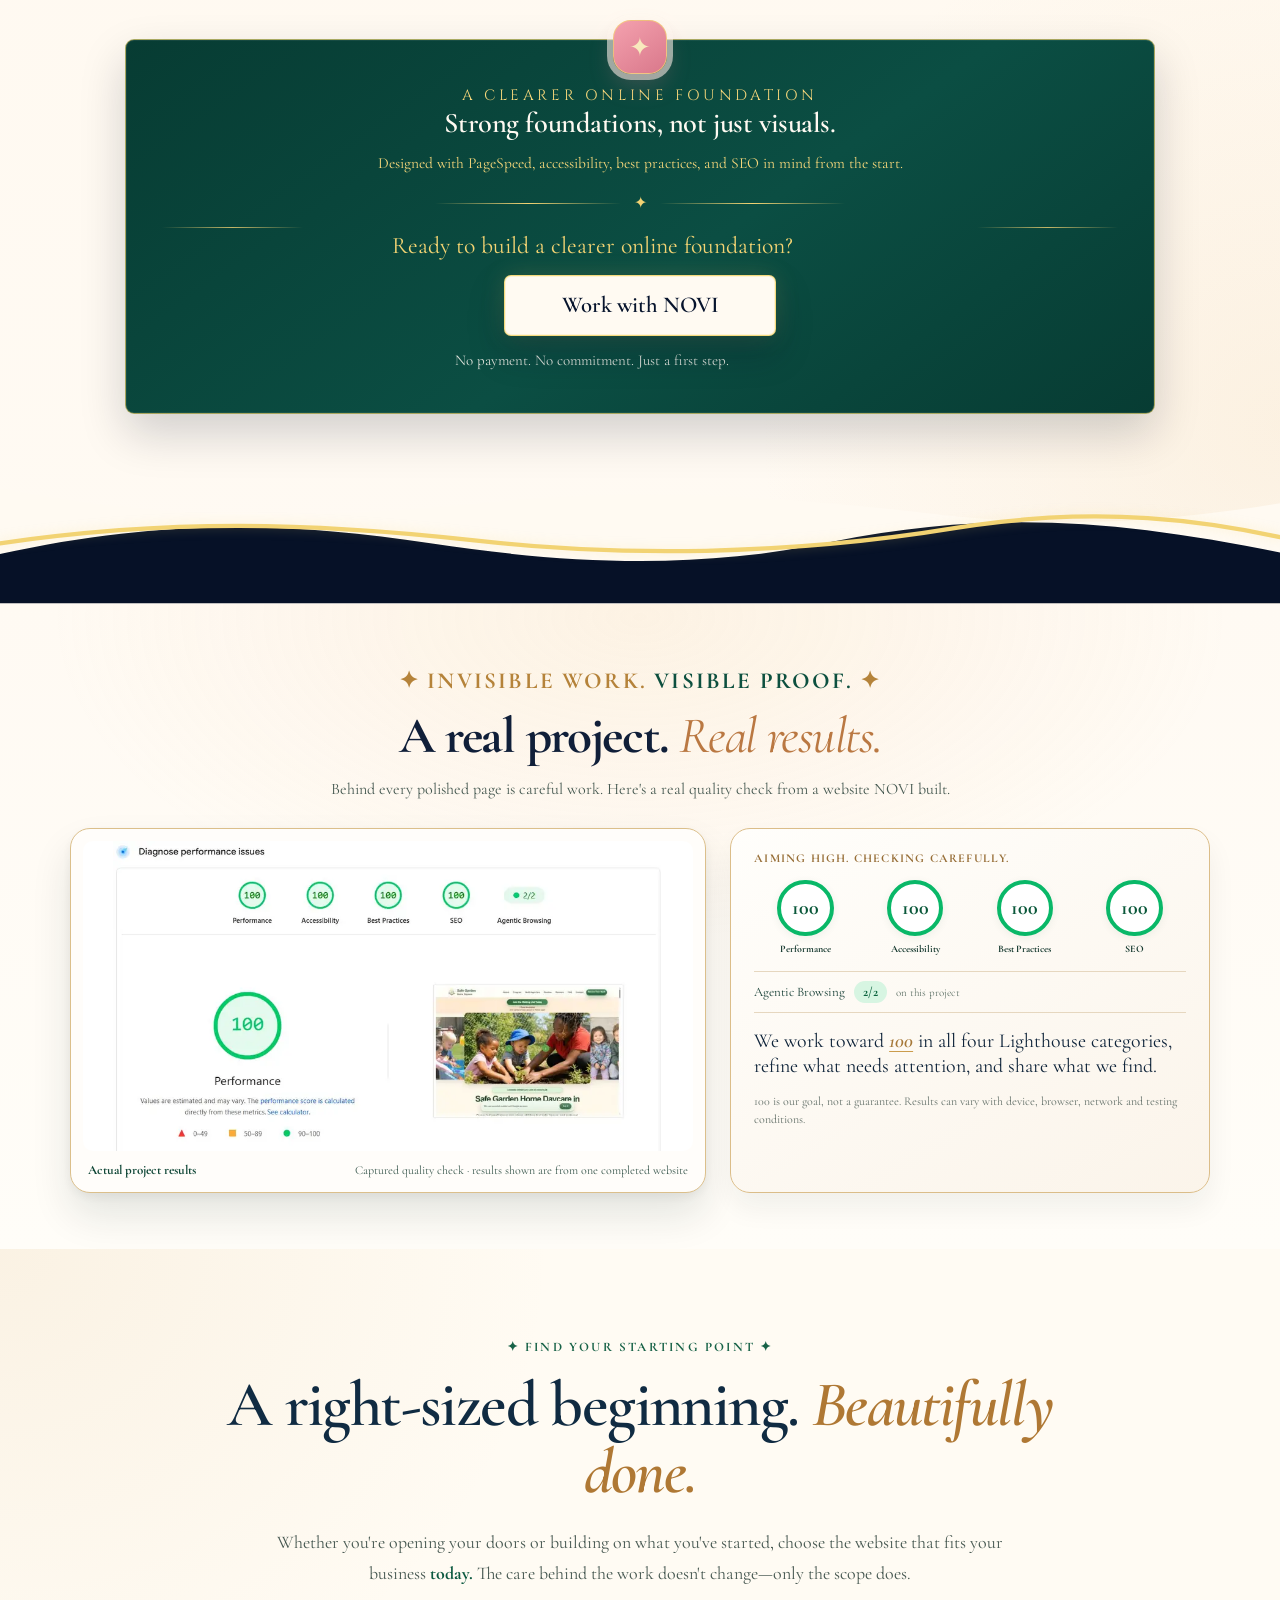
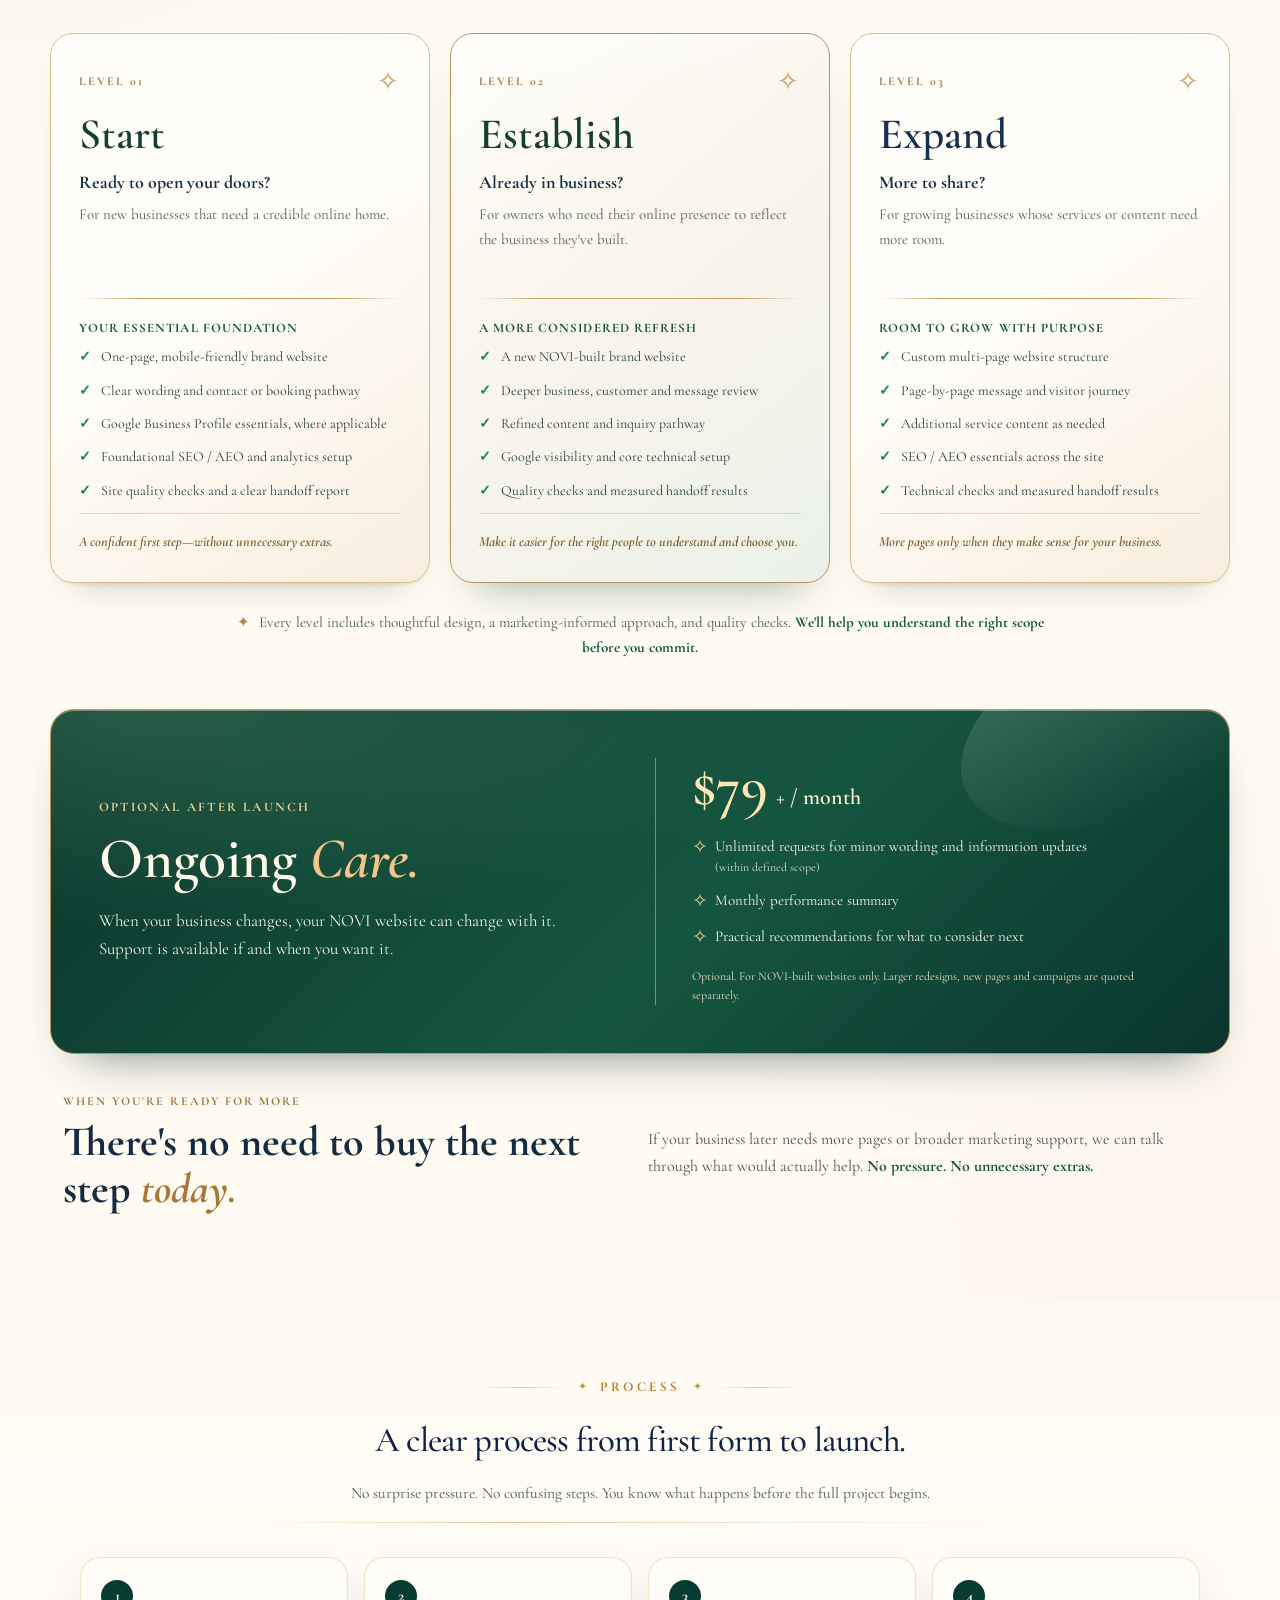
==== commit 2feda9ec: "Add files via upload" ====
--- a/index.html
+++ b/index.html
@@ -82,6 +82,8 @@
   </script>
 <link href="assets/css/novi-story-editorial.css?v=1" rel="stylesheet"/><link href="assets/css/novi-calm-luxe.css?v=calm-luxe-20261024" rel="stylesheet"/>
 <link href="assets/css/novi-stages-finish.css" rel="stylesheet"/><link href="assets/css/novi-foundation-polish.css" rel="stylesheet"/><link href="assets/css/novi-visibility-refined.css" rel="stylesheet"/><link href="assets/css/novi-realproof.css" rel="stylesheet"/><link href="assets/css/novi-levels-care.css" rel="stylesheet"/><link href="assets/css/novi-v10-story-polish.css" rel="stylesheet"/><link href="assets/css/novi-luminous-transitions.css?v=1" rel="stylesheet"/><link href="assets/css/novi-signature-waves.css?v=1" rel="stylesheet"/><link href="assets/css/novi-film-ready.css?v=1" rel="stylesheet"/><link href="assets/css/novi-film-compact.css" rel="stylesheet"/><link href="assets/css/novi-hero-ultrawide.css?v=2" rel="stylesheet"/>
+<link href="assets/css/novi-mobile-legibility.css?v=1" rel="stylesheet"/>
+<link href="assets/css/novi-mobile-reading-v2.css" rel="stylesheet"/>
 </head>
 <body>
 <a class="skip-link" href="#services">Skip to content</a>
@@ -193,7 +195,7 @@
 <h3 id="novi-film-title">Small beginnings. <em>Strong foundations.</em></h3>
 <p>You don’t need a costly system or every marketing tool to take your first step. You need a thoughtful place to begin.</p>
 </div><div aria-label="NOVI Creative Studio brand film. Select Play film to watch the 15-second video." class="novi-film-frame reveal-item" data-novi-film="" data-video-src="assets/video/novi-small-business-brand-film-enhanced.mp4">
-<div aria-hidden="true" class="novi-film-cover" data-film-cover=""><div aria-hidden="true" class="novi-film-art"></div><div aria-hidden="true" class="novi-film-cover-shade"></div></div><button aria-label="Play NOVI brand film with sound" class="novi-film-play" data-film-play="" type="button">▶</button>
+<div aria-hidden="true" class="novi-film-cover" data-film-cover=""><div aria-hidden="true" class="novi-film-art"></div><div aria-hidden="true" class="novi-film-cover-shade"></div></div><button aria-label="Play NOVI brand film with sound" class="novi-film-play" data-film-play="" type="button"><span class="novi-film-play-label" aria-hidden="true"></span></button>
 <video aria-label="NOVI Creative Studio 15-second brand film" class="novi-film-video" controls="" data-film-video="" hidden="" playsinline="" poster="assets/images/novi-creative-studio-hero-desktop.webp" preload="none"></video>
 </div></div>
 
--- a/assets/css/novi-mobile-legibility.css
+++ b/assets/css/novi-mobile-legibility.css
@@ -0,0 +1,19 @@
+/* Mobile-specific legibility and clean inline icons. Desktop unchanged. */
+#included .novi-film-play{font-size:0!important;padding:0!important;display:grid;place-items:center}
+#included .novi-film-play::before{content:"";display:block;width:0;height:0;border-top:11px solid transparent;border-bottom:11px solid transparent;border-left:17px solid #fff9ed;transform:translateX(2px)}
+/* Remove inconsistent text arrows from links; preserve full clickable link areas. */
+.novi-footer-cta > span[aria-hidden],.novi-mid-cta a > span[aria-hidden],.novi-why-less__link > span[aria-hidden],.foundation-button > span[aria-hidden],.novi-calm-inbox__arrow{display:none!important}
+.final-cta-button > span{display:none!important}
+@media(max-width:767px){
+  html,body{max-width:100%;overflow-x:clip}
+  .novi-footer-refined,.novi-footer-refined .novi-footer-shell,.novi-footer-refined .novi-footer-reach,.final-cta-section,.final-cta-inner{min-width:0!important;max-width:100%!important;box-sizing:border-box!important}
+  .novi-footer-refined .novi-footer-reach{width:100%!important;padding-inline:18px!important;overflow-wrap:anywhere}
+  .novi-footer-refined .novi-footer-reach h2,.novi-footer-refined .novi-footer-reach p,.final-cta-inner h2,.final-cta-inner p{max-width:100%!important;min-width:0!important;white-space:normal!important;overflow-wrap:break-word!important}
+  .novi-footer-refined .novi-footer-reach p{font-size:clamp(17px,4.3vw,20px)!important;line-height:1.55!important;letter-spacing:normal!important}
+  .novi-footer-refined .novi-footer-email{display:block!important;max-width:100%!important;width:100%!important;box-sizing:border-box!important;font-size:clamp(15px,4vw,19px)!important;line-height:1.45!important;white-space:normal!important;overflow-wrap:anywhere!important;word-break:break-word!important}
+  .novi-footer-refined .novi-footer-reach h2{font-size:clamp(24px,7vw,36px)!important;line-height:1.12!important}
+  .novi-footer-refined .novi-footer-cta{font-size:clamp(18px,5.2vw,23px)!important;max-width:100%!important}
+  .final-cta-inner h2{font-size:clamp(28px,7.5vw,42px)!important;line-height:1.16!important}
+  .final-cta-inner p,.novi-film-copy p,.novi-film-highlights p{font-size:clamp(16px,4.2vw,18px)!important;line-height:1.6!important}
+  #included .novi-film-play::before{border-top-width:9px;border-bottom-width:9px;border-left-width:15px}
+}
--- a/assets/css/novi-mobile-reading-v2.css
+++ b/assets/css/novi-mobile-reading-v2.css
@@ -0,0 +1,62 @@
+/* NOVI mobile reading system — intentionally only affects small viewports. */
+@media (max-width: 767px) {
+  html { -webkit-text-size-adjust: 100%; text-size-adjust: 100%; }
+  body { overflow-x: clip; }
+  main, main > section, .novi-segment { min-width: 0; }
+  /* Calm editorial typography: readable copy, without inflating ornamental labels. */
+  main section p:not([class*="eyebrow"]):not([class*="label"]):not([class*="stage"]):not([class*="number"]):not([class*="tag"]):not([class*="ribbon"]),
+  main section li:not([class*="nav"]),
+  footer p:not([class*="eyebrow"]):not([class*="label"]) {
+    font-size: clamp(17px, 4.45vw, 19px) !important;
+    line-height: 1.62 !important;
+    letter-spacing: normal !important;
+  }
+  main section h2:not(.novi-ribbon__title),
+  .final-cta-section h2 {
+    font-size: clamp(29px, 8vw, 36px) !important;
+    line-height: 1.17 !important;
+    letter-spacing: -.025em !important;
+    overflow-wrap: break-word;
+    text-wrap: balance;
+  }
+  main section h3 {
+    font-size: clamp(22px, 6.1vw, 27px) !important;
+    line-height: 1.25 !important;
+    overflow-wrap: break-word;
+  }
+  main section p[class*="eyebrow"], main section .segment-label,
+  main section p[class*="stage"], main section p[class*="ribbon__label"] {
+    font-size: clamp(12px, 3.2vw, 14px) !important;
+    line-height: 1.4 !important;
+    letter-spacing: .13em !important;
+  }
+  /* Descriptions in the service row and the delivered-items cards were especially tiny. */
+  .service-cards p, .service-card p, .included-section p,
+  .novi-story-portrait p, .novi-levels p, .faq-section p,
+  .novi-film-highlights p {
+    font-size: clamp(17px, 4.45vw, 19px) !important;
+    line-height: 1.58 !important;
+  }
+  .novi-film-copy p { font-size: clamp(18px, 4.6vw, 20px) !important; }
+  /* Visible CTAs must be comfortable to read and tap. */
+  a[class*="cta"], button[class*="cta"],
+  .final-cta-button, .novi-footer-cta {
+    font-size: clamp(17px, 4.5vw, 20px) !important;
+    line-height: 1.25 !important;
+    min-height: 48px;
+    max-width: 100%;
+    white-space: normal;
+    overflow-wrap: break-word;
+  }
+  /* Keep decorative copy and large hero display art under their established rules. */
+  .hero-visual h1, .novi-segment--hero h1 { font-size: revert-layer; }
+  /* Prevent long addresses and headline lines from leaving the viewport. */
+  #contact h2, #contact p, #contact a, footer a {
+    max-width: 100%;
+    overflow-wrap: anywhere;
+  }
+}
+@media (max-width: 359px) {
+  main section h2:not(.novi-ribbon__title) { font-size: 28px !important; }
+  main section h3 { font-size: 21px !important; }
+}
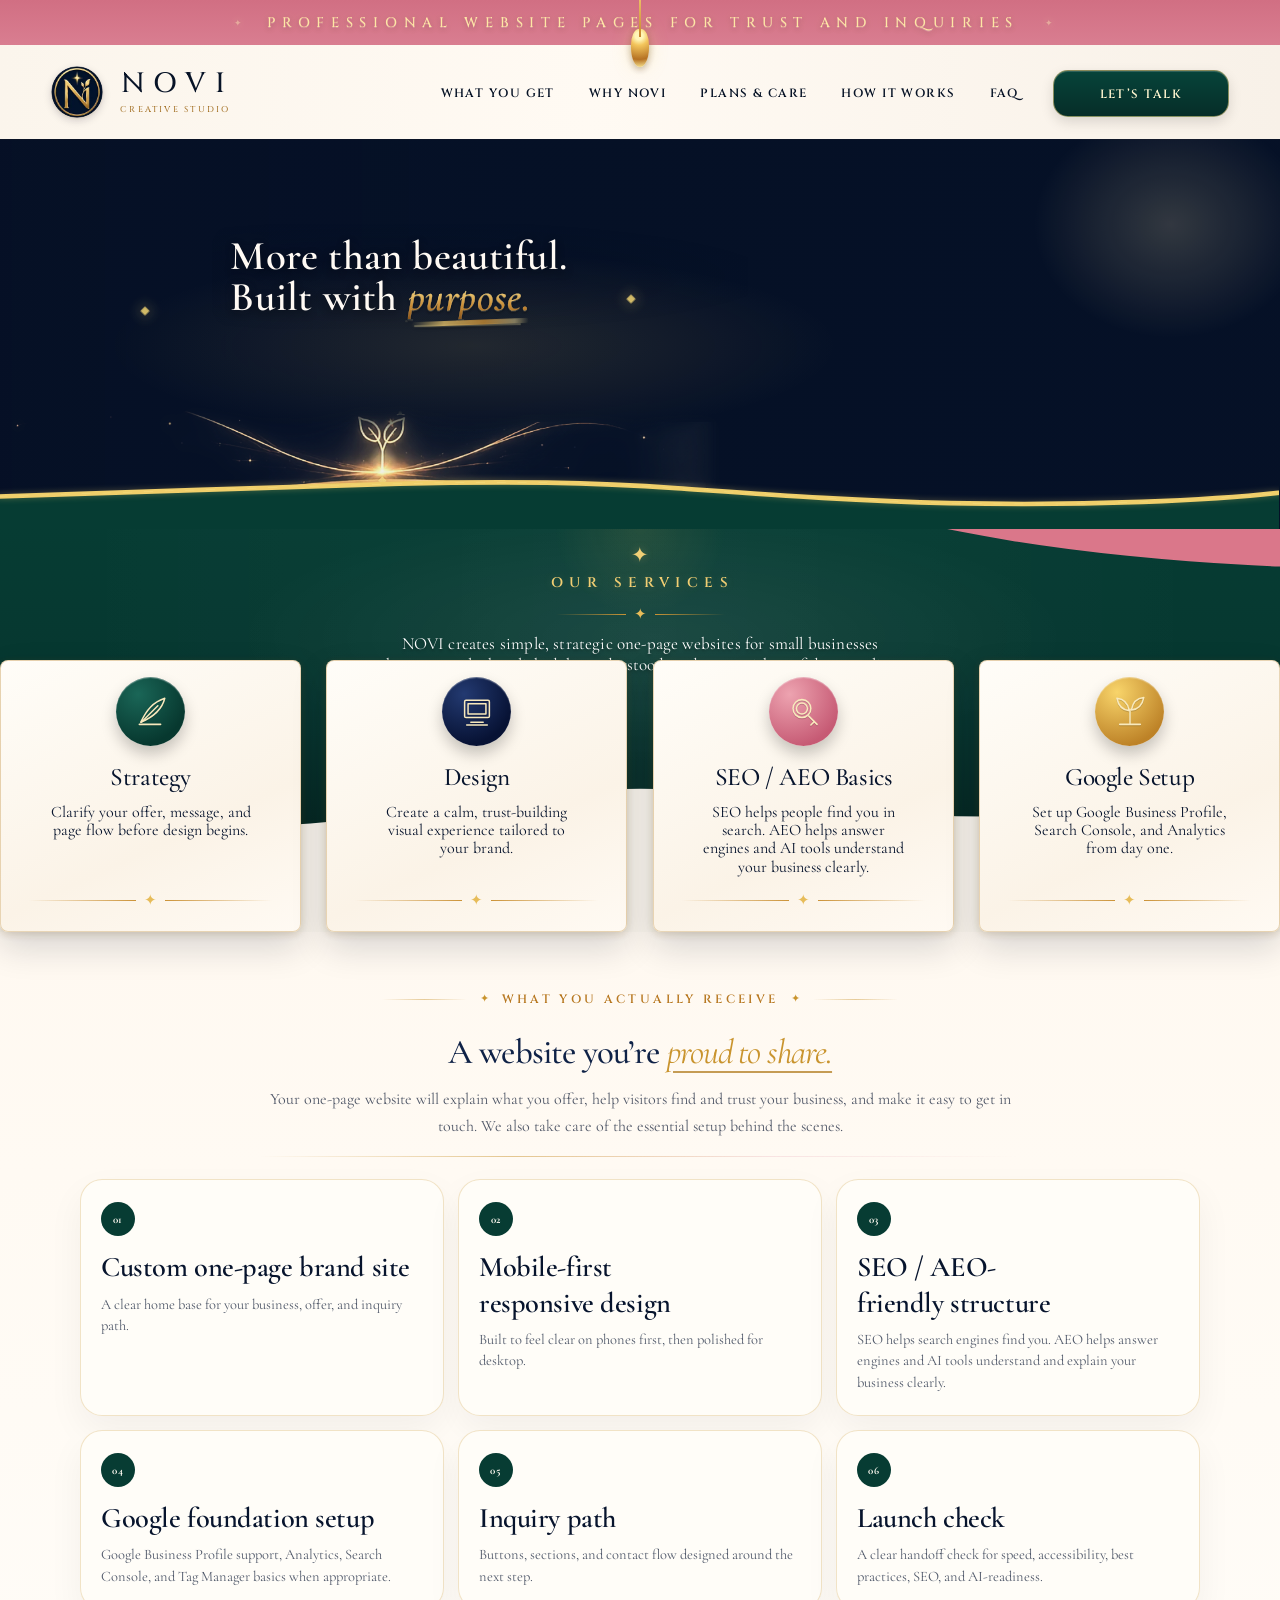
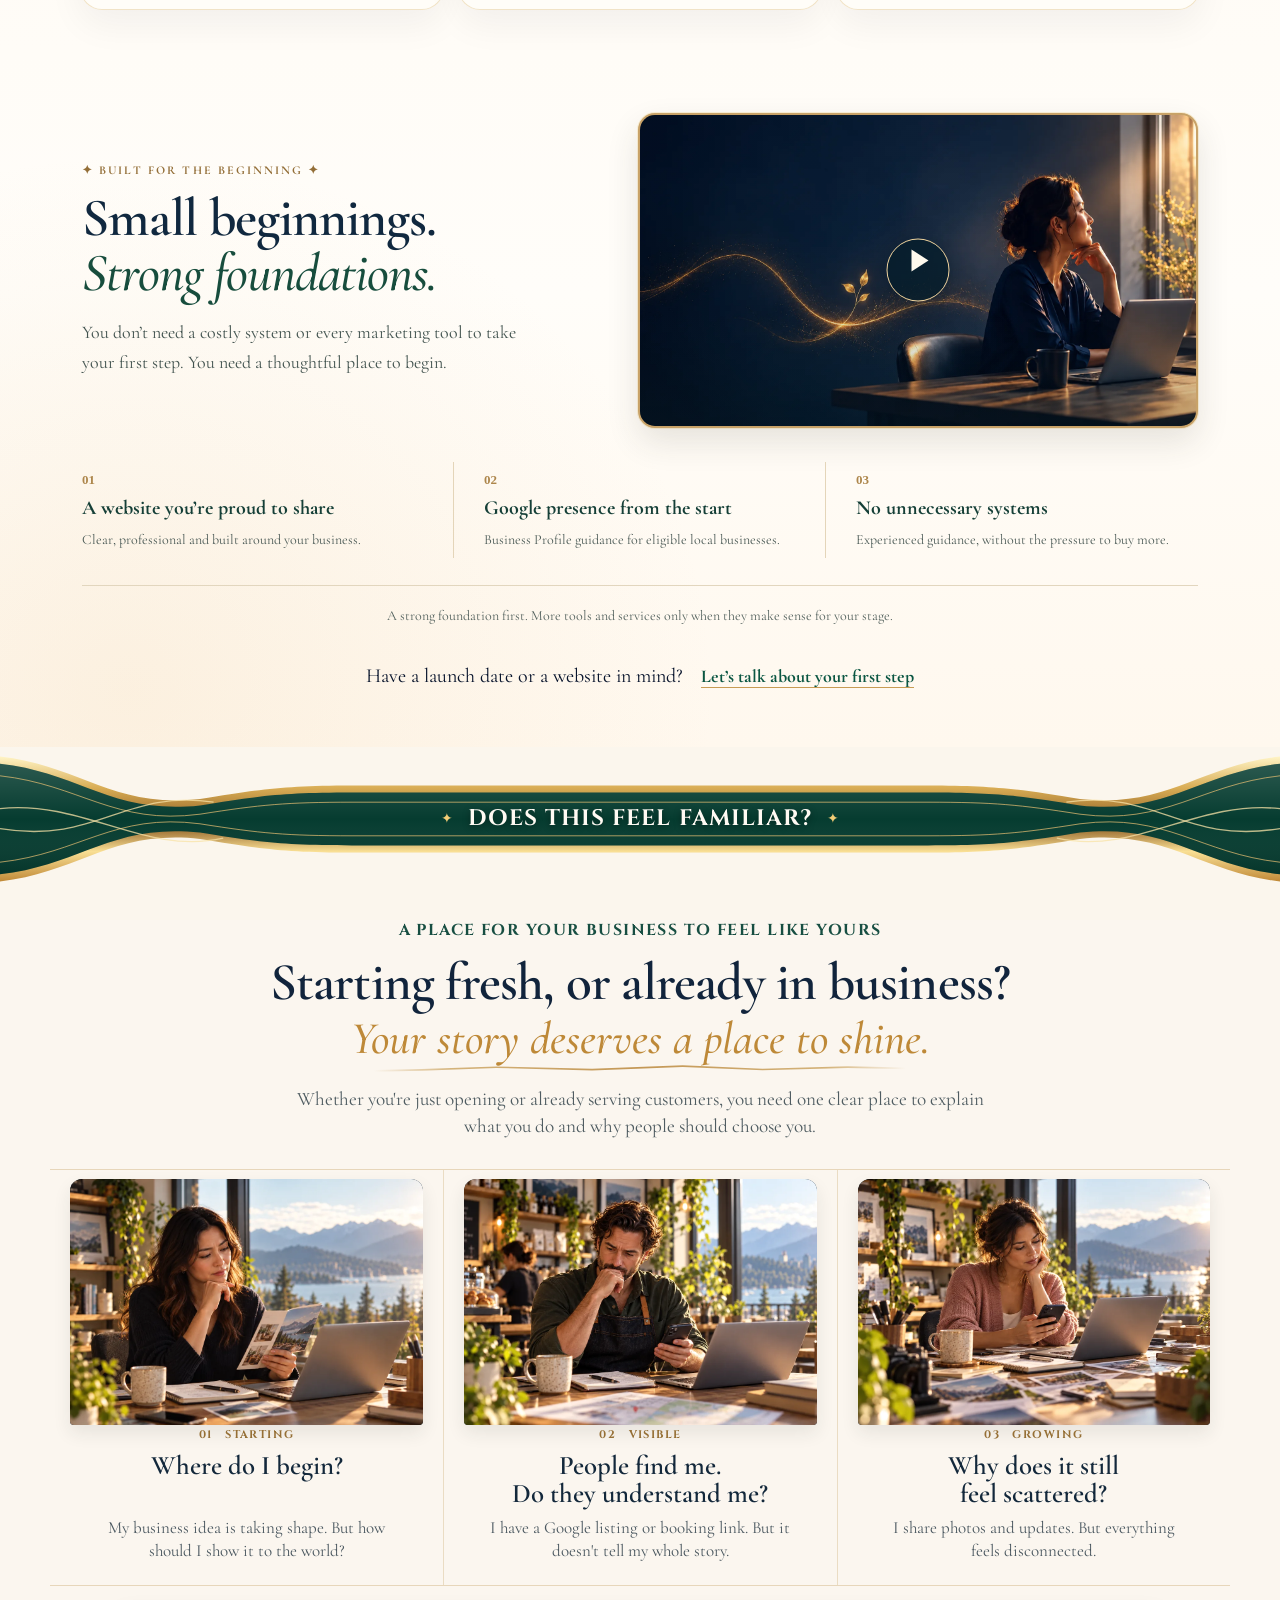
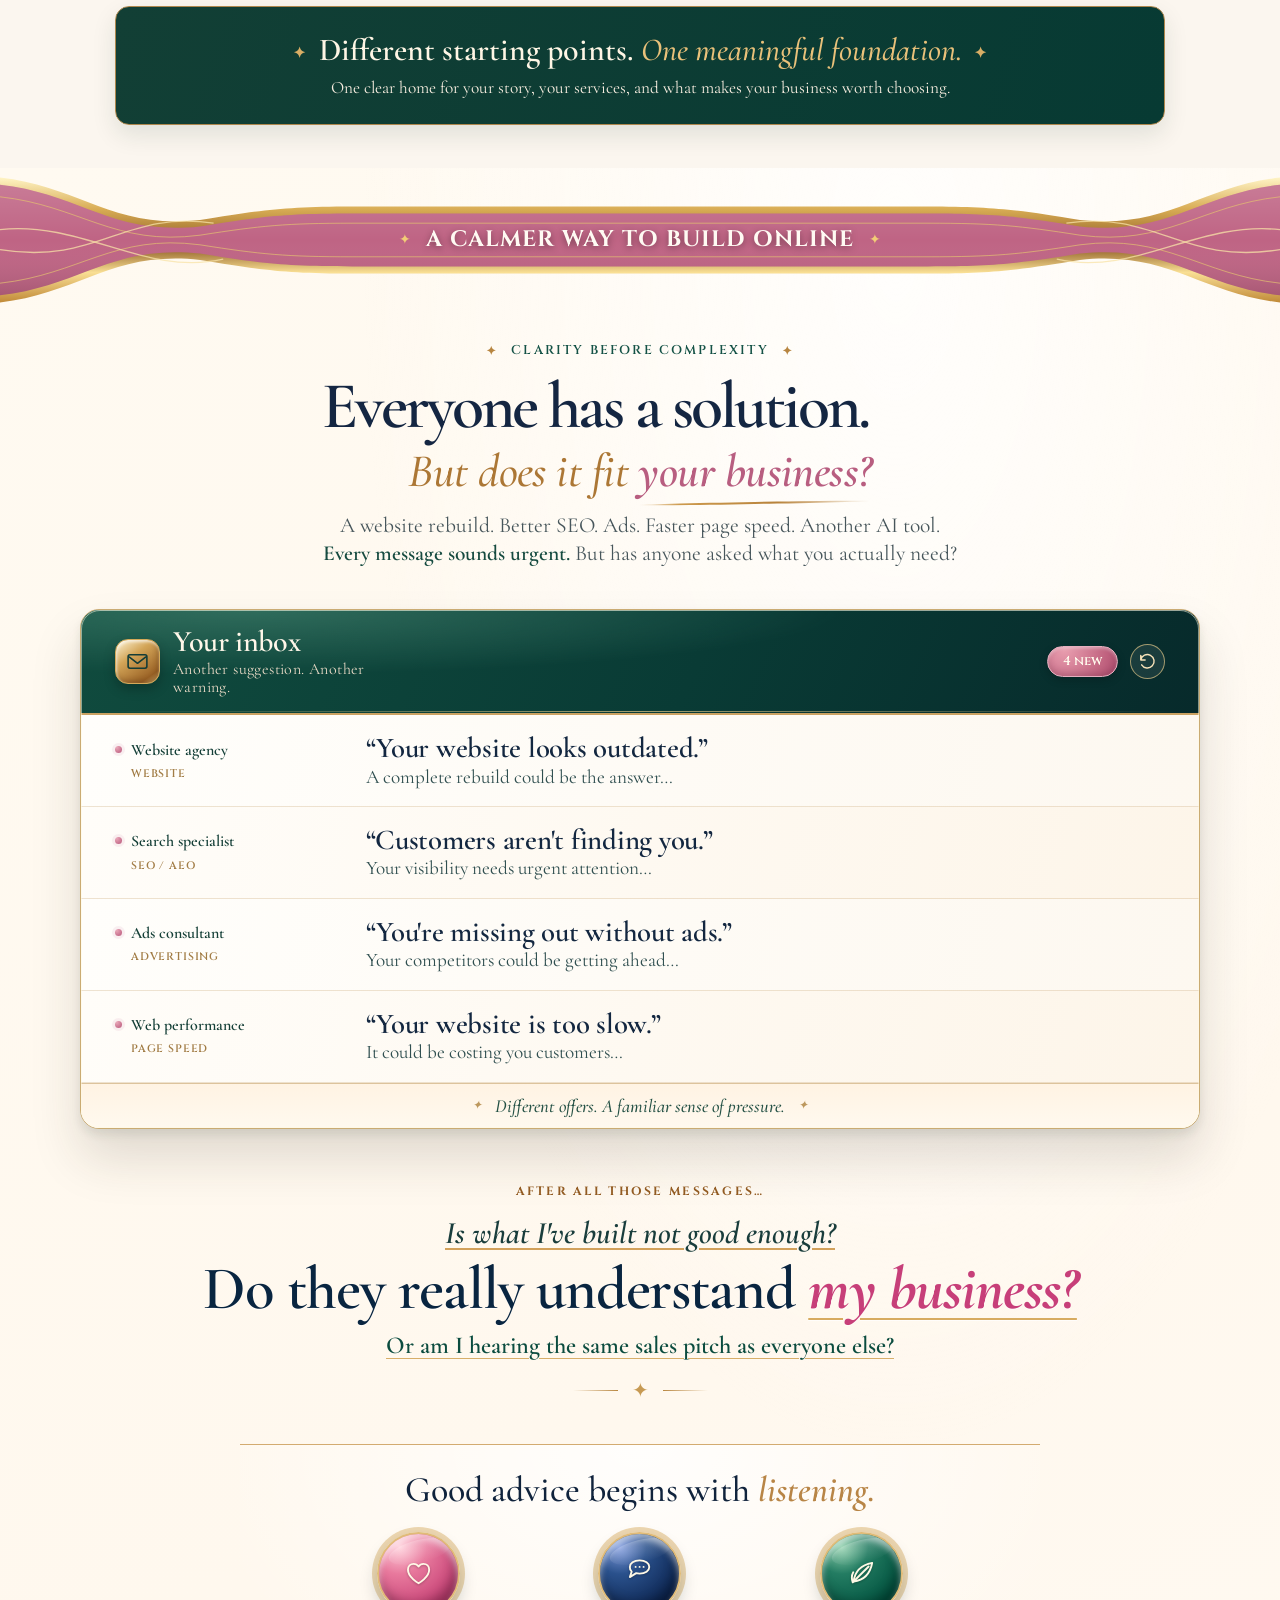
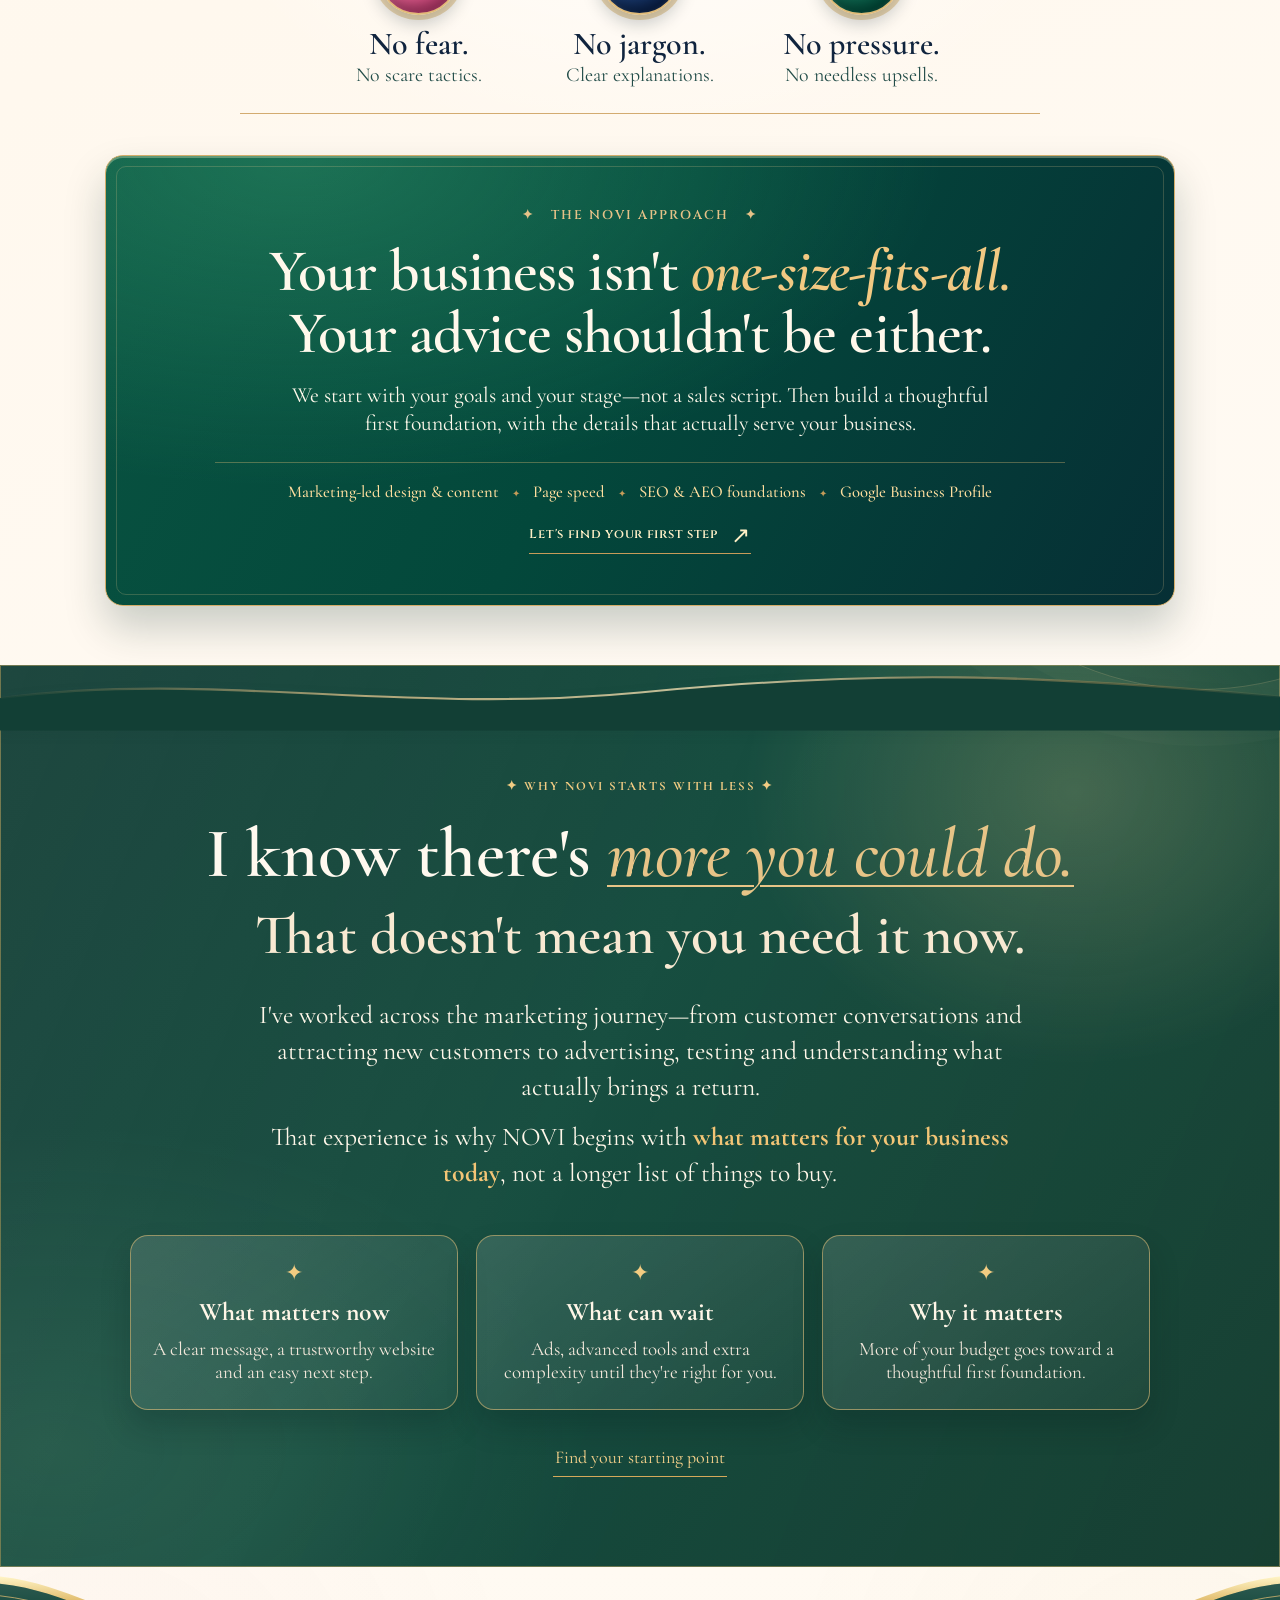
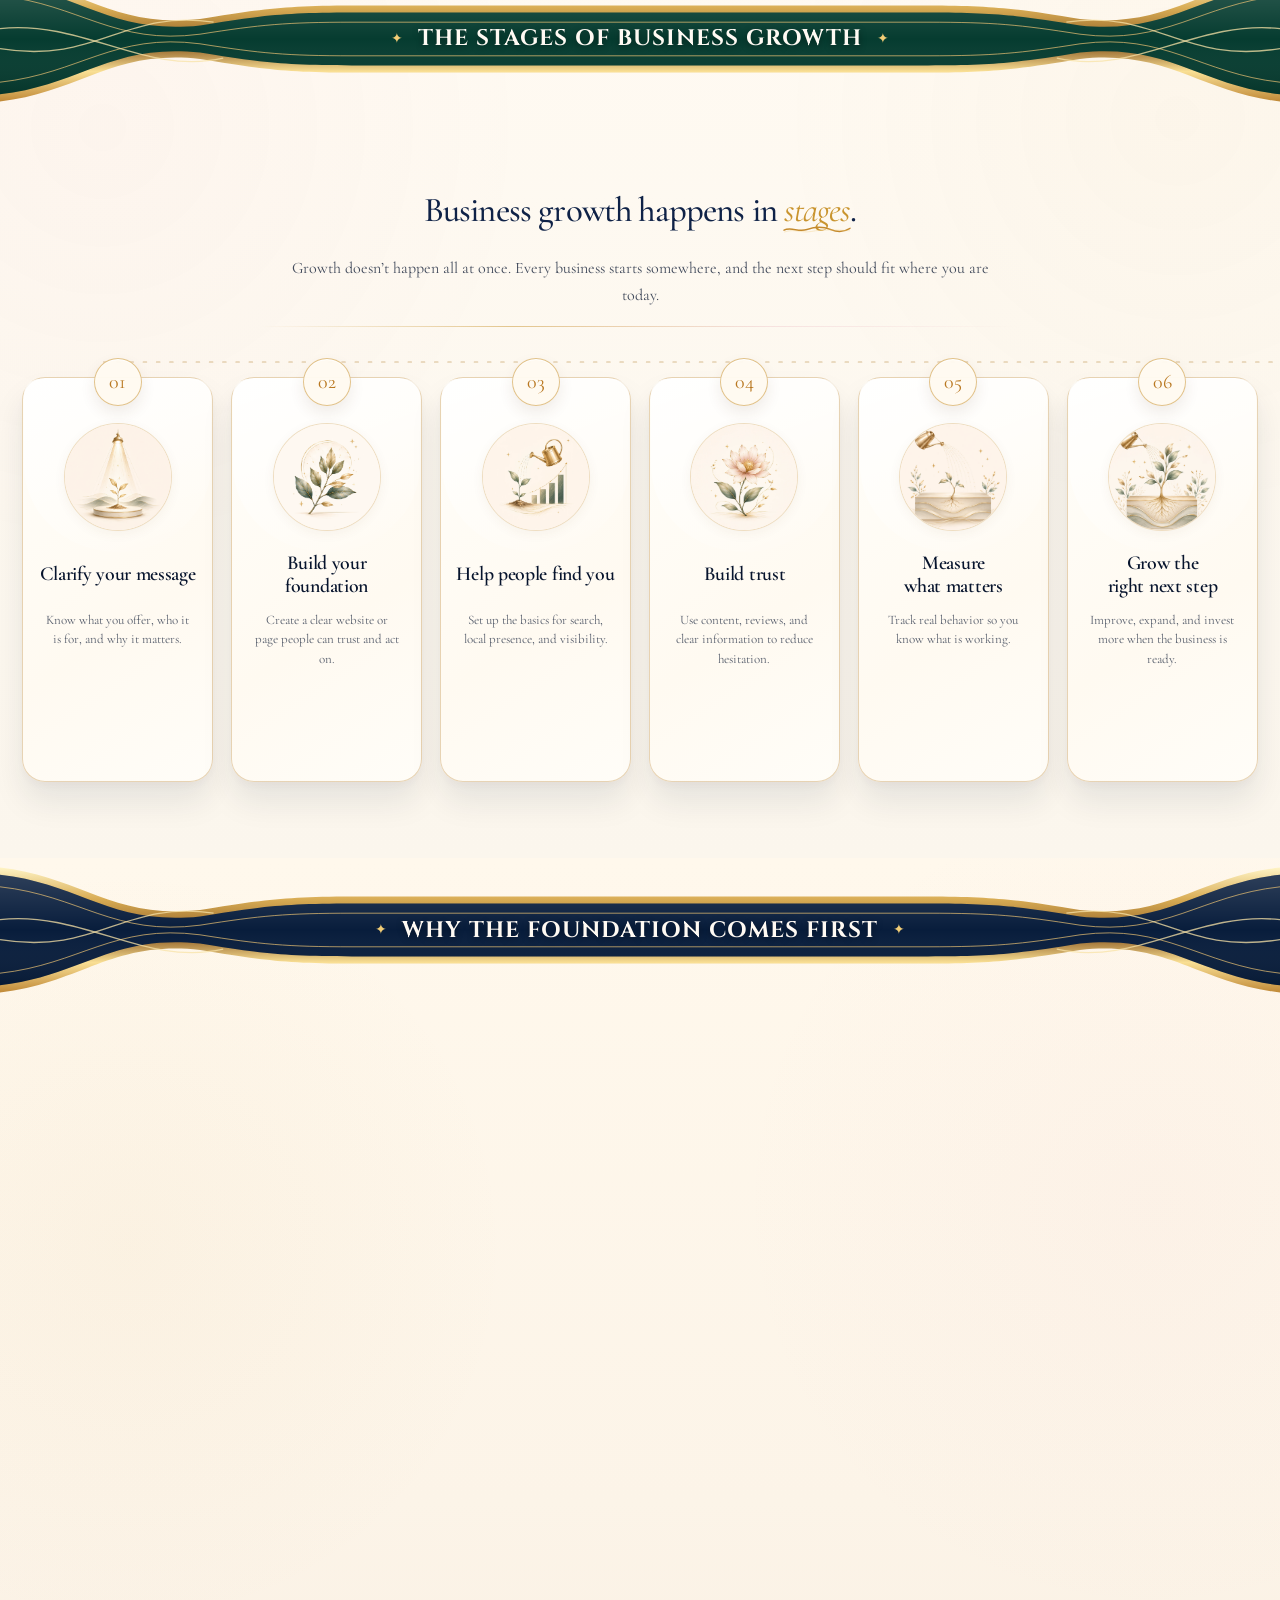
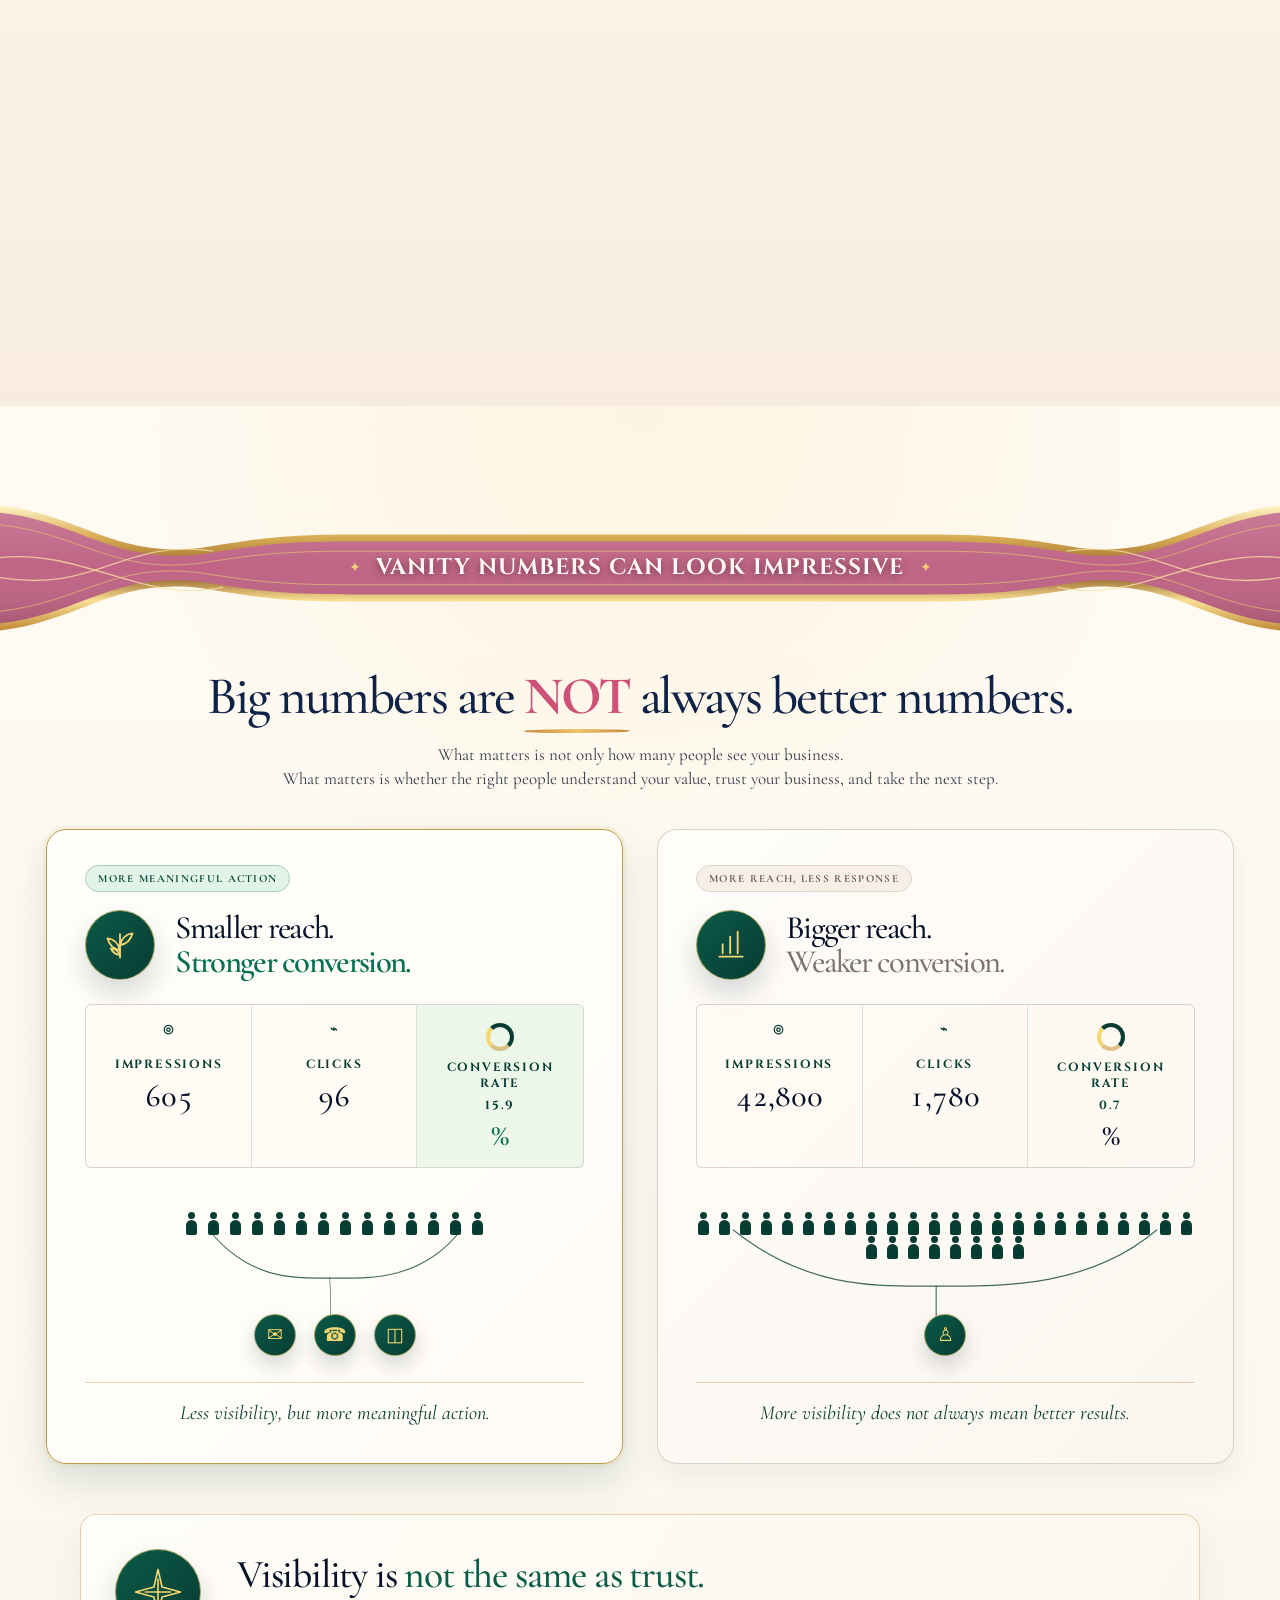
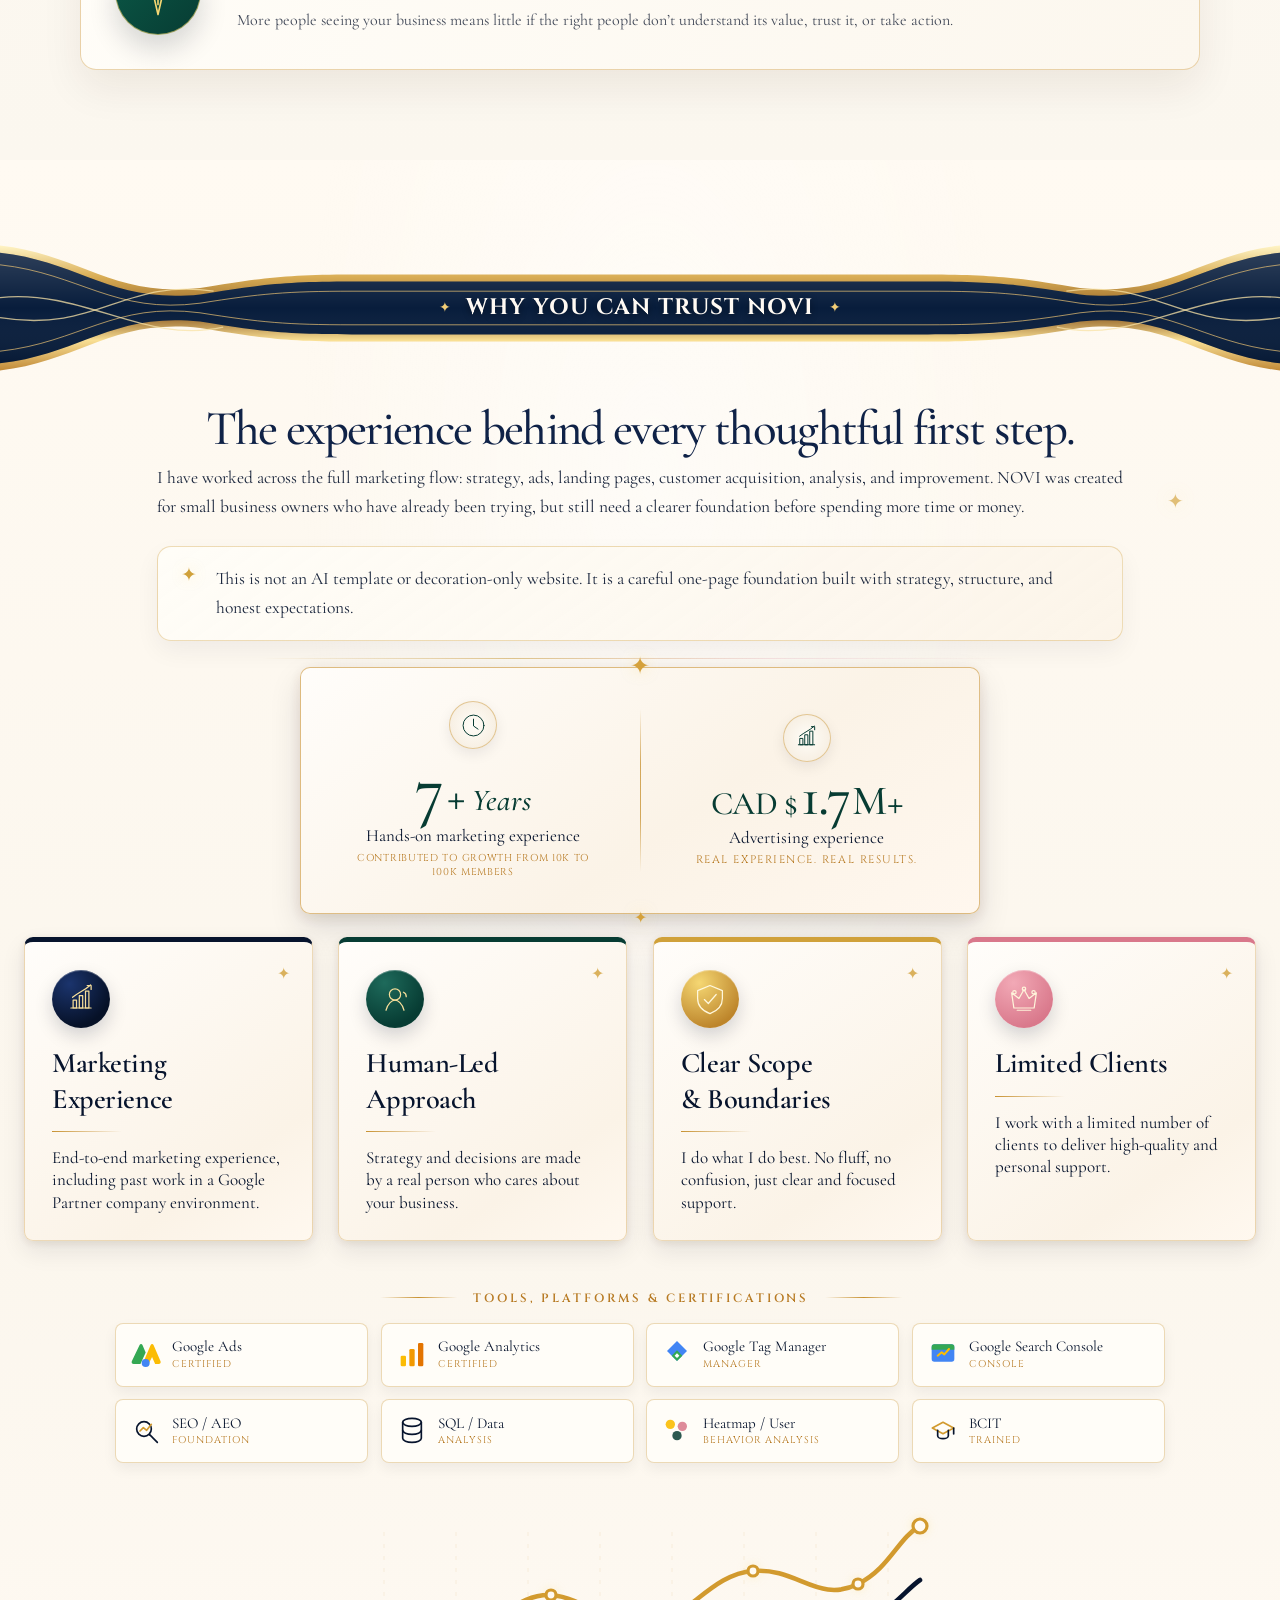
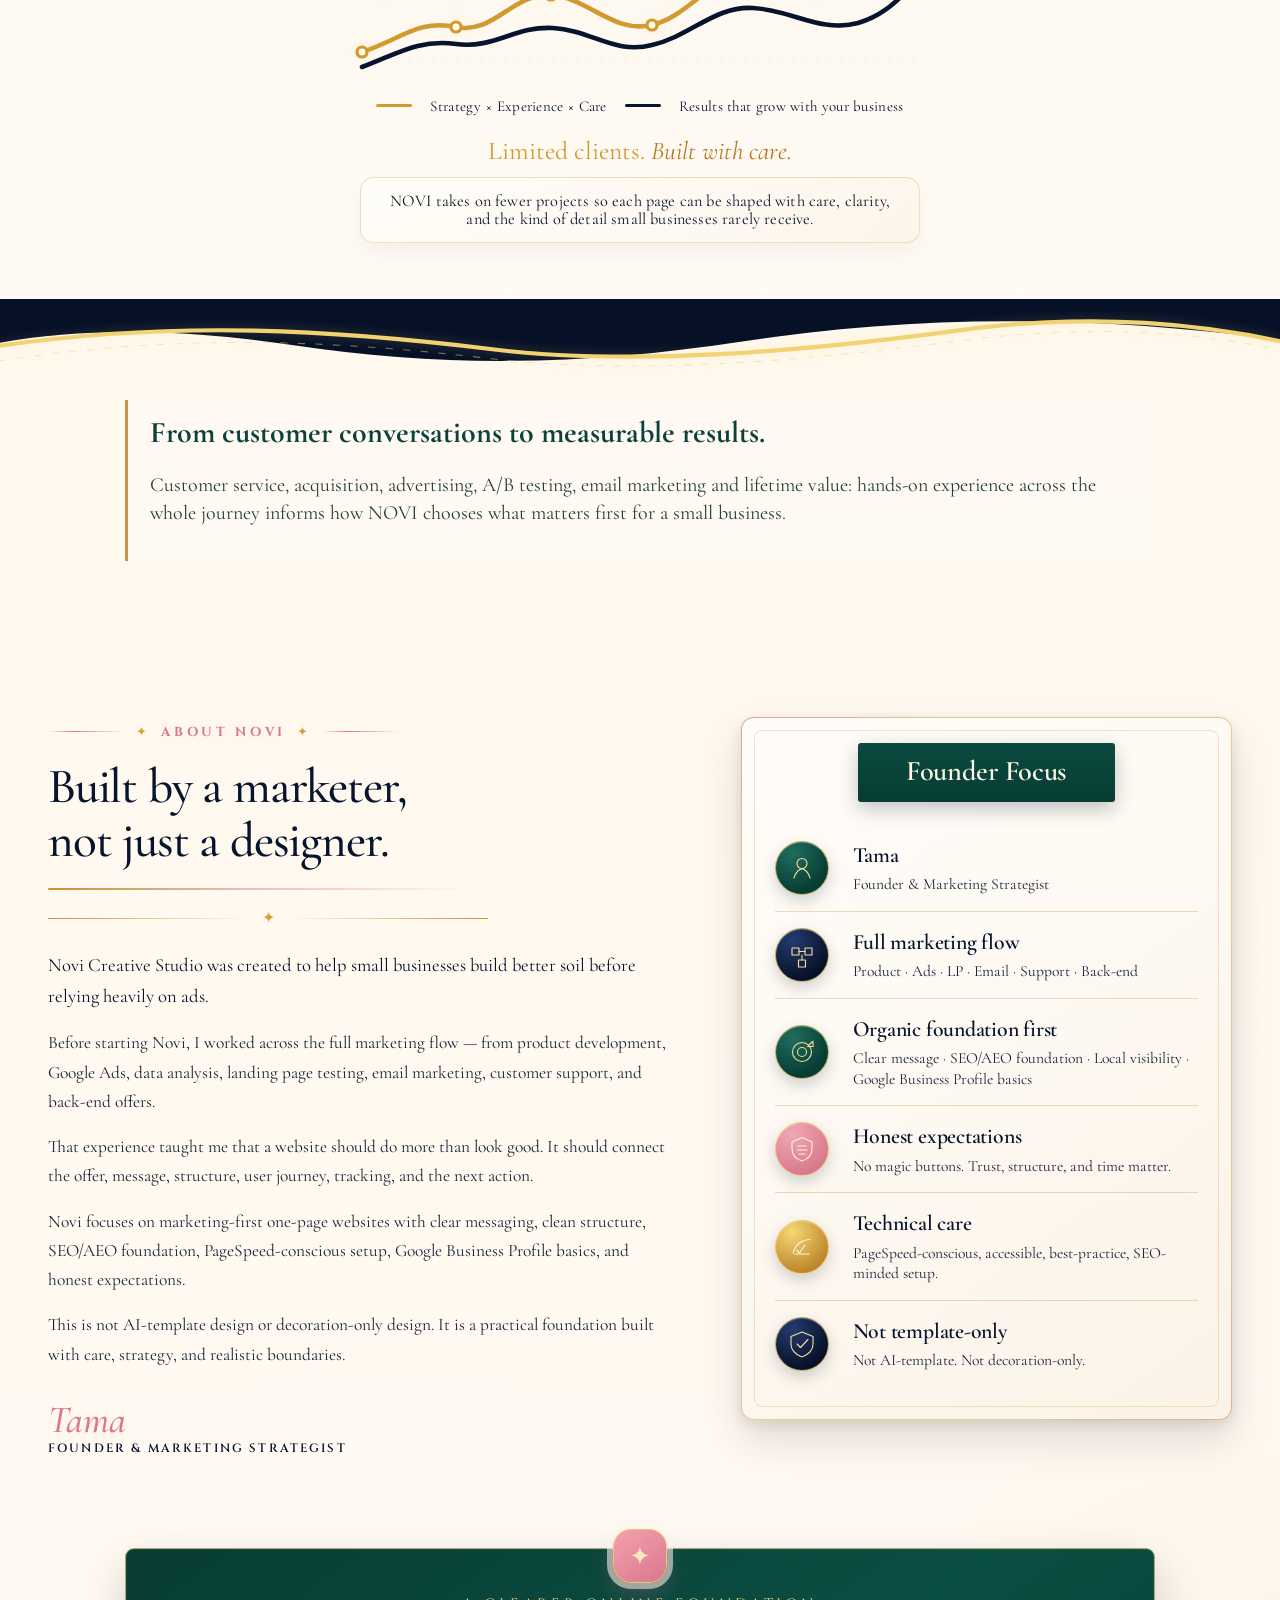
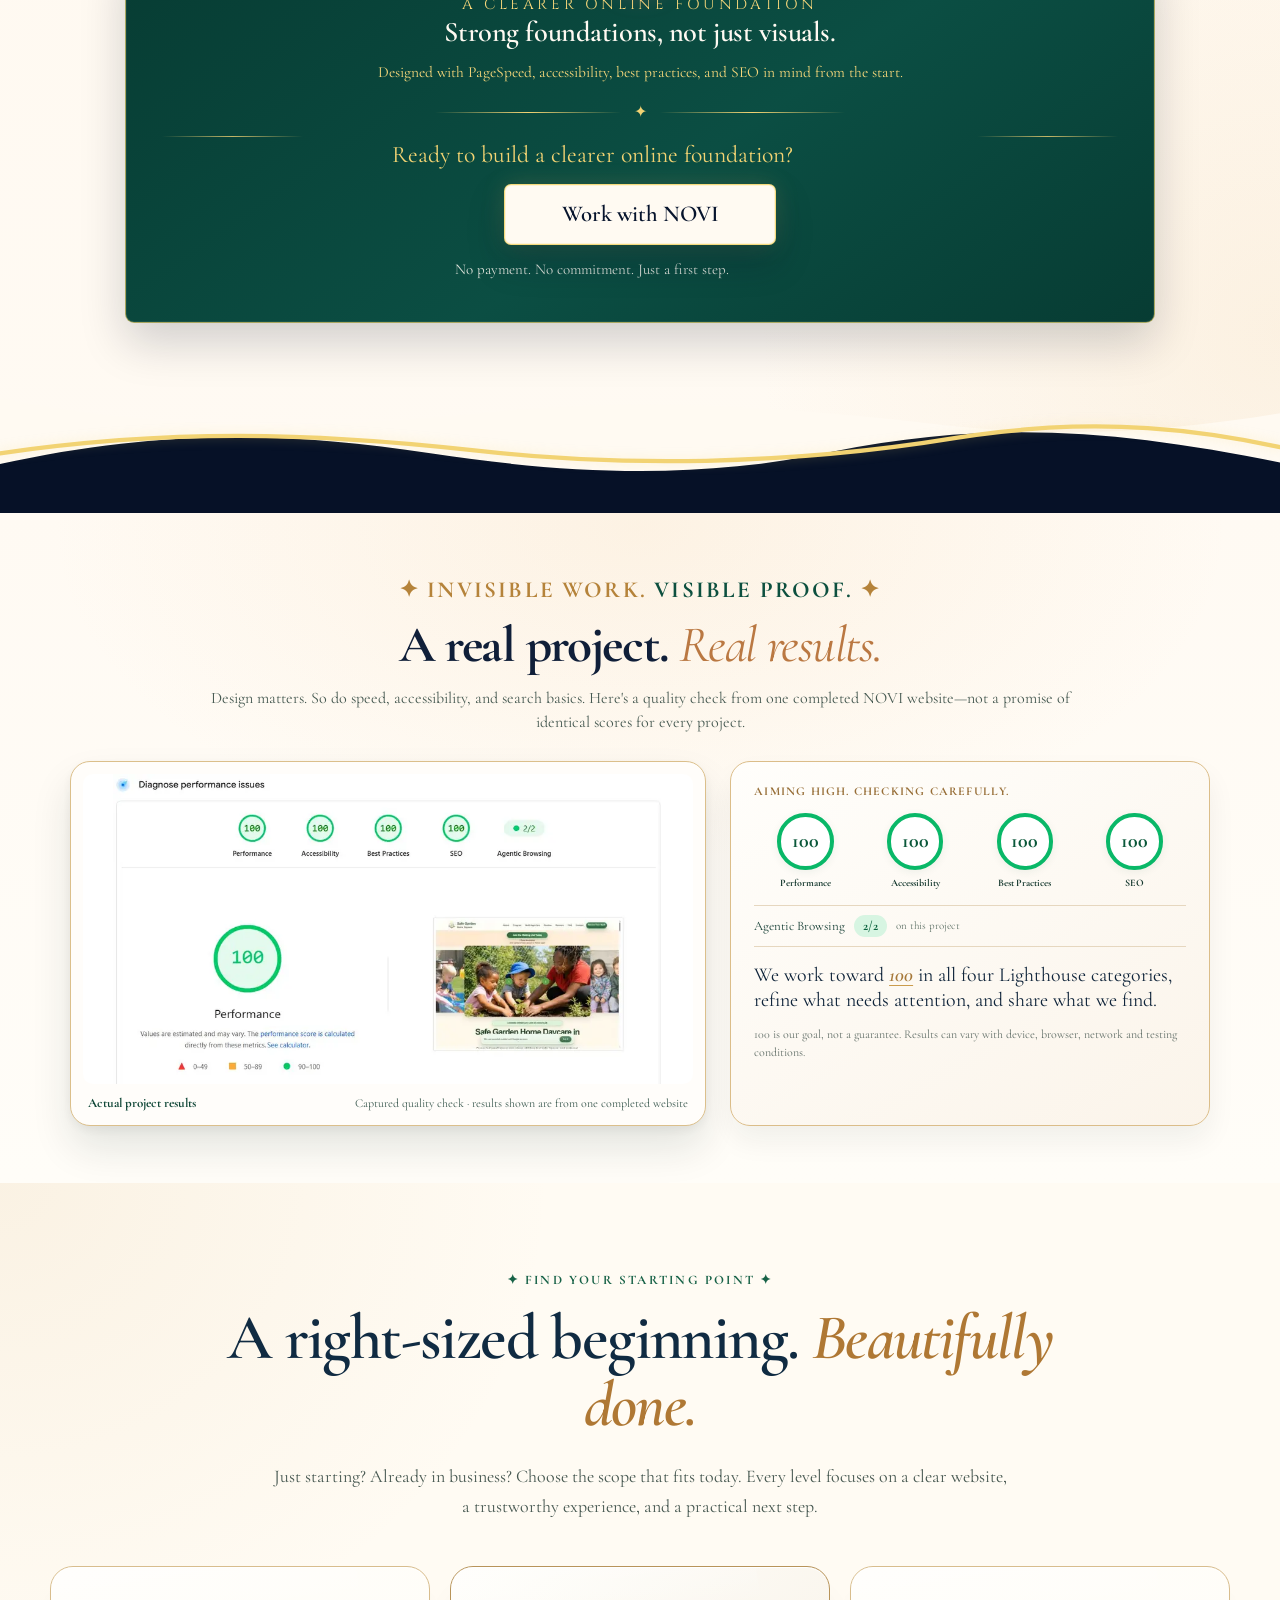
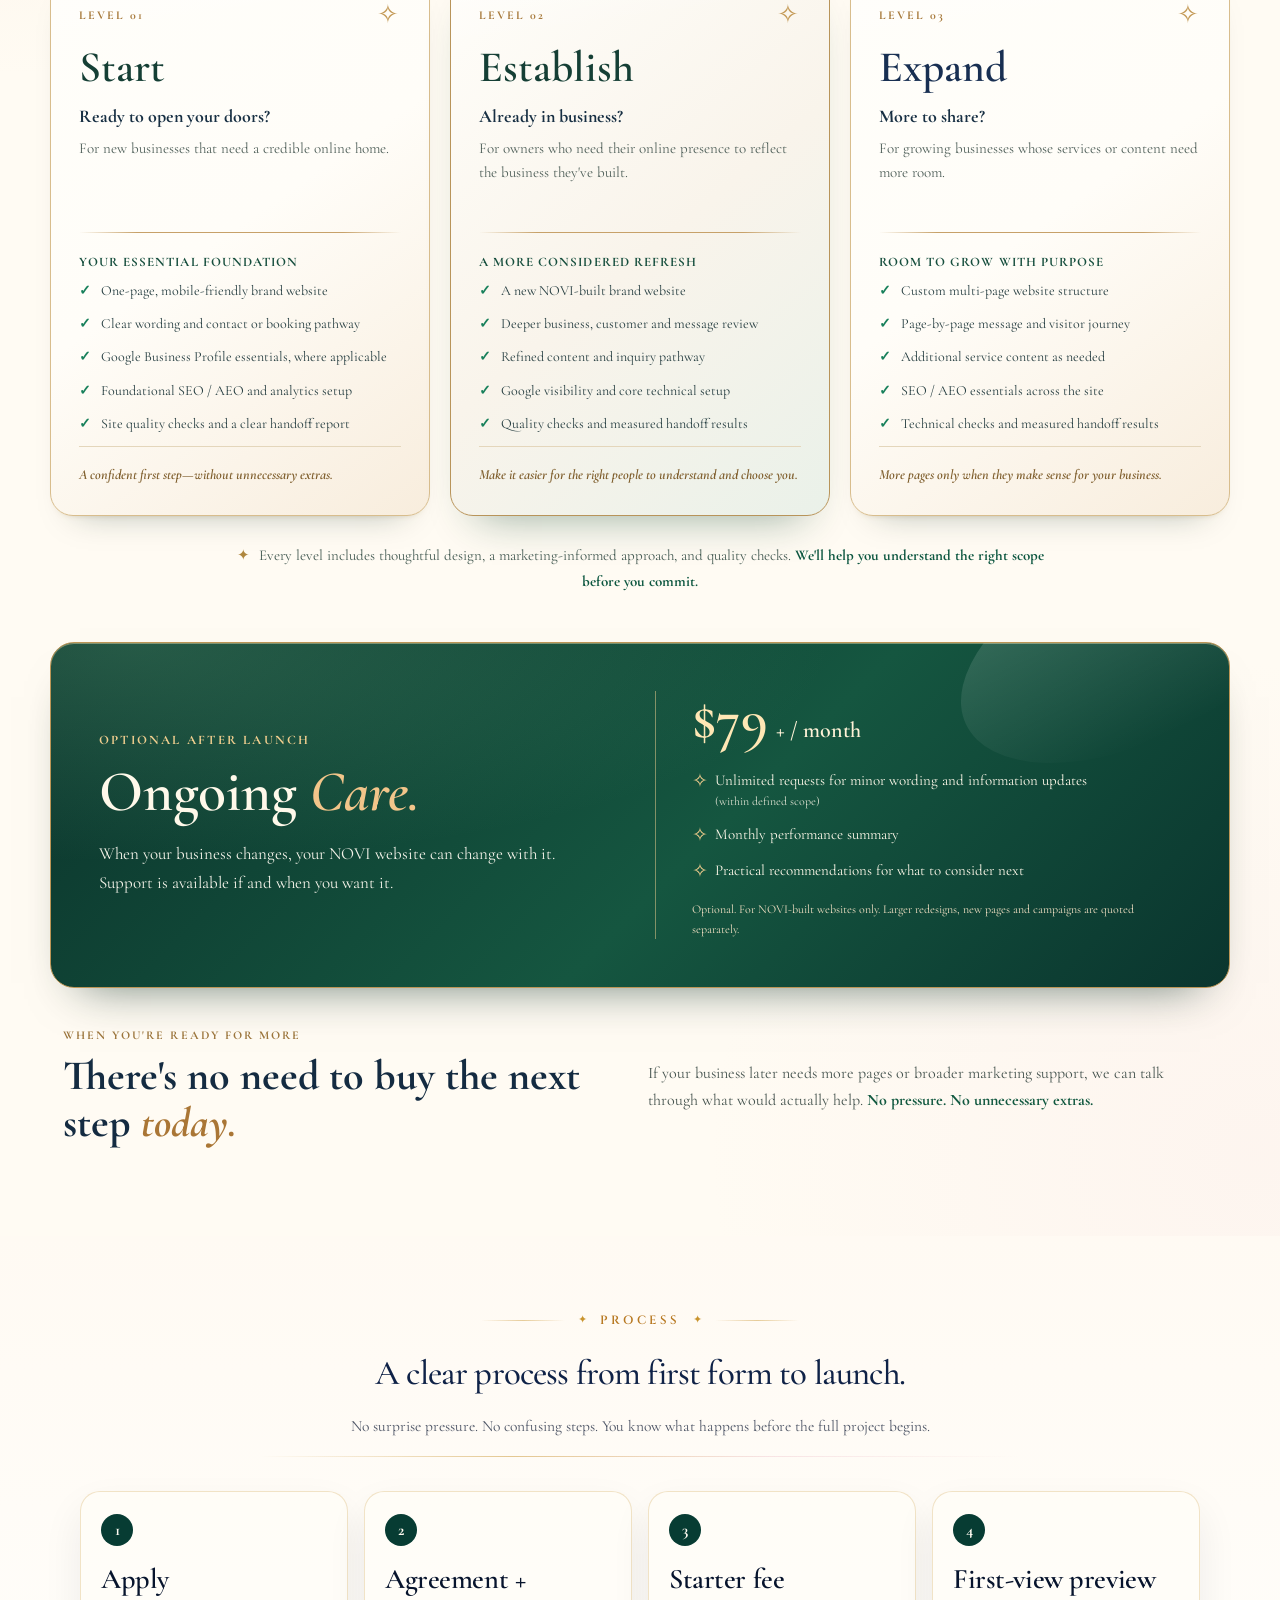
==== commit a26f63a6: "Add files via upload" ====
--- a/index.html
+++ b/index.html
@@ -84,7 +84,7 @@
 <link href="assets/css/novi-stages-finish.css" rel="stylesheet"/><link href="assets/css/novi-foundation-polish.css" rel="stylesheet"/><link href="assets/css/novi-visibility-refined.css" rel="stylesheet"/><link href="assets/css/novi-realproof.css" rel="stylesheet"/><link href="assets/css/novi-levels-care.css" rel="stylesheet"/><link href="assets/css/novi-v10-story-polish.css" rel="stylesheet"/><link href="assets/css/novi-luminous-transitions.css?v=1" rel="stylesheet"/><link href="assets/css/novi-signature-waves.css?v=1" rel="stylesheet"/><link href="assets/css/novi-film-ready.css?v=1" rel="stylesheet"/><link href="assets/css/novi-film-compact.css" rel="stylesheet"/><link href="assets/css/novi-hero-ultrawide.css?v=2" rel="stylesheet"/>
 <link href="assets/css/novi-mobile-legibility.css?v=1" rel="stylesheet"/>
 <link href="assets/css/novi-mobile-reading-v2.css" rel="stylesheet"/>
-</head>
+<link href="assets/css/novi-conversion-reading.css?v=1" rel="stylesheet"/></head>
 <body>
 <a class="skip-link" href="#services">Skip to content</a>
 <div aria-label="Brand message" class="top-ribbon">
@@ -178,7 +178,7 @@
 <div class="included-head reveal-item">
 <p class="novi-added-eyebrow segment-label novi-ref-label-v163"><span></span><b>✦</b> WHAT YOU ACTUALLY RECEIVE <b>✦</b><span></span></p>
 <h2 class="novi-ref-heading-v163 novi-type novi-type--h2" id="included-title">A website you’re <em>proud to share.</em></h2>
-<p>A clear place for customers to find you, understand your value and feel confident getting in touch—built with the important details thoughtfully handled.</p>
+<p>Your one-page website will explain what you offer, help visitors find and trust your business, and make it easy to get in touch. We also take care of the essential setup behind the scenes.</p>
 </div>
 <div class="included-grid reveal-item">
 <article><b>01</b><h3 class="novi-type novi-type--h3">Custom one-page brand site</h3><p>A clear home base for your business, offer, and inquiry path.</p></article>
@@ -195,10 +195,9 @@
 <h3 id="novi-film-title">Small beginnings. <em>Strong foundations.</em></h3>
 <p>You don’t need a costly system or every marketing tool to take your first step. You need a thoughtful place to begin.</p>
 </div><div aria-label="NOVI Creative Studio brand film. Select Play film to watch the 15-second video." class="novi-film-frame reveal-item" data-novi-film="" data-video-src="assets/video/novi-small-business-brand-film-enhanced.mp4">
-<div aria-hidden="true" class="novi-film-cover" data-film-cover=""><div aria-hidden="true" class="novi-film-art"></div><div aria-hidden="true" class="novi-film-cover-shade"></div></div><button aria-label="Play NOVI brand film with sound" class="novi-film-play" data-film-play="" type="button"><span class="novi-film-play-label" aria-hidden="true"></span></button>
+<div aria-hidden="true" class="novi-film-cover" data-film-cover=""><div aria-hidden="true" class="novi-film-art"></div><div aria-hidden="true" class="novi-film-cover-shade"></div></div><button aria-label="Play NOVI brand film with sound" class="novi-film-play" data-film-play="" type="button"><span aria-hidden="true" class="novi-film-play-label"></span></button>
 <video aria-label="NOVI Creative Studio 15-second brand film" class="novi-film-video" controls="" data-film-video="" hidden="" playsinline="" poster="assets/images/novi-creative-studio-hero-desktop.webp" preload="none"></video>
 </div></div>
-
 <div aria-label="NOVI's foundation-first approach" class="novi-film-pillars reveal-item">
 <div><span class="novi-film-pillars-index">01</span><strong>A website you’re proud to share</strong><small>Clear, professional and built around your business.</small></div>
 <div><span class="novi-film-pillars-index">02</span><strong>Google presence from the start</strong><small>Business Profile guidance for eligible local businesses.</small></div>
@@ -227,7 +226,7 @@
 <p class="novi-story-eyebrow">A place for your business to feel like yours</p>
 <h2 id="first-stage-title">Starting fresh, or already in business?</h2>
 <p class="novi-story-goldline"><em>Your story deserves a place to shine.</em></p>
-<p class="novi-story-deck">Whether you're preparing to launch or already welcoming customers, building a presence that truly feels like your business can be surprisingly difficult.</p>
+<p class="novi-story-deck">Whether you're just opening or already serving customers, you need one clear place to explain what you do and why people should choose you.</p>
 </header>
 <div aria-label="Different moments in building a small business online" class="novi-story-portraits" role="group">
 <article class="novi-story-portrait">
@@ -709,7 +708,7 @@
 <div class="novi-realproof-heading reveal-item">
 <p class="novi-realproof-eyebrow">✦ INVISIBLE WORK. <span>VISIBLE PROOF.</span> ✦</p>
 <h2 id="launch-proof-title">A real project. <em>Real results.</em></h2>
-<p>Behind every polished page is careful work. Here's a real quality check from a website NOVI built.</p>
+<p>Design matters. So do speed, accessibility, and search basics. Here's a quality check from one completed NOVI website—not a promise of identical scores for every project.</p>
 </div>
 <div class="novi-realproof-layout reveal-item">
 <figure class="novi-realproof-screenshot"><img alt="Actual PageSpeed Insights and Lighthouse results from a NOVI-built website, including four 100 scores and an Agentic Browsing result of 2 out of 2" decoding="async" loading="lazy" src="assets/images/novi-launch-check-pagespeed-insights.webp"/><figcaption><strong>Actual project results</strong><span>Captured quality check · results shown are from one completed website</span></figcaption></figure>
@@ -730,7 +729,7 @@
 <div class="novi-levels__inner">
 <header class="novi-levels__head"><p class="novi-levels__eyebrow">✦ FIND YOUR STARTING POINT ✦</p>
 <h2 id="choose-foundation-title">A right-sized beginning. <em>Beautifully done.</em></h2>
-<p>Whether you're opening your doors or building on what you've started, choose the website that fits your business <strong>today.</strong> The care behind the work doesn't change—only the scope does.</p>
+<p>Just starting? Already in business? Choose the scope that fits today. Every level focuses on a clear website, a trustworthy experience, and a practical next step.</p>
 </header>
 <div aria-label="Three website service levels" class="novi-levels__grid">
 <article class="novi-level novi-level--start"><div class="novi-level__cap"><span>LEVEL 01</span><span class="novi-level__motif">✧</span></div><h3>Start</h3><p class="novi-level__tagline">Ready to open your doors?</p><p class="novi-level__audience">For new businesses that need a credible online home.</p><div class="novi-level__rule"></div><p class="novi-level__listhead">Your essential foundation</p><ul><li>One-page, mobile-friendly brand website</li><li>Clear wording and contact or booking pathway</li><li>Google Business Profile essentials, where applicable</li><li>Foundational SEO / AEO and analytics setup</li><li>Site quality checks and a clear handoff report</li></ul><p class="novi-level__bottom">A confident first step—without unnecessary extras.</p></article>
@@ -802,7 +801,7 @@
 <path class="brand-wave-dash" d="M0 108 C218 66 394 68 596 91 C780 112 982 111 1198 76 C1380 48 1516 65 1600 84"></path>
 </svg>
 </div>
-</section><section aria-labelledby="final-cta-title" class="final-cta-section observed-section segment-type-a bg-deep novi-segment novi-segment--editorial novi-surface--deep" id="contact"><div aria-hidden="true" class="novi-wave-edge novi-wave-contact"><svg preserveaspectratio="none" viewbox="0 0 1440 96" xmlns="http://www.w3.org/2000/svg"><path d="M0 39 C235 76 515 11 750 43 S1200 67 1440 36 L1440 96 L0 96 Z" fill="#154a3d"></path><path d="M0 39 C235 76 515 11 750 43 S1200 67 1440 36" fill="none" stroke="url(#novi-wave-gold-novi-wave-contact)" stroke-width="2.1" vector-effect="non-scaling-stroke"></path><defs><lineargradient id="novi-wave-gold-novi-wave-contact" x1="0" x2="1" y1="0" y2="0"><stop offset="0" stop-color="#CBA369" stop-opacity=".03"></stop><stop offset=".28" stop-color="#EBCB91" stop-opacity=".72"></stop><stop offset=".57" stop-color="#F8E5B8" stop-opacity=".78"></stop><stop offset=".9" stop-color="#BE8D4C" stop-opacity=".32"></stop><stop offset="1" stop-color="#CBA369" stop-opacity=".04"></stop></lineargradient></defs></svg></div><div class="final-cta-inner reveal-item"><p class="final-cta-eyebrow"><span></span><b>✦</b> START WITH NOVI <b>✦</b><span></span></p><h2 class="novi-type novi-type--h2" id="final-cta-title">Ready to build a clearer online foundation?</h2><p>You do not need perfect copy, polished materials, or a full marketing plan before starting. Begin with the form, and NOVI will help organize the first step with honesty, clarity, and care.</p><div class="final-cta-actions"><a class="final-cta-button" href="mailto:hello@novicreativestudio.com">Start with NOVI <span>→</span></a><span class="final-cta-note">No fear. No jargon. No pressure.</span></div></div></section><footer aria-label="NOVI Creative Studio footer" class="site-footer novi-footer-refined"><div aria-hidden="true" class="novi-wave-edge novi-wave-footer"><svg preserveaspectratio="none" viewbox="0 0 1440 96" xmlns="http://www.w3.org/2000/svg"><path d="M0 49 C240 9 450 74 720 41 S1160 14 1440 47 L1440 96 L0 96 Z" fill="#11283e"></path><path d="M0 49 C240 9 450 74 720 41 S1160 14 1440 47" fill="none" stroke="url(#novi-wave-gold-novi-wave-footer)" stroke-width="2.1" vector-effect="non-scaling-stroke"></path><defs><lineargradient id="novi-wave-gold-novi-wave-footer" x1="0" x2="1" y1="0" y2="0"><stop offset="0" stop-color="#CBA369" stop-opacity=".03"></stop><stop offset=".28" stop-color="#EBCB91" stop-opacity=".72"></stop><stop offset=".57" stop-color="#F8E5B8" stop-opacity=".78"></stop><stop offset=".9" stop-color="#BE8D4C" stop-opacity=".32"></stop><stop offset="1" stop-color="#CBA369" stop-opacity=".04"></stop></lineargradient></defs></svg></div>
+</section><section aria-labelledby="final-cta-title" class="final-cta-section observed-section segment-type-a bg-deep novi-segment novi-segment--editorial novi-surface--deep" id="contact"><div aria-hidden="true" class="novi-wave-edge novi-wave-contact"><svg preserveaspectratio="none" viewbox="0 0 1440 96" xmlns="http://www.w3.org/2000/svg"><path d="M0 39 C235 76 515 11 750 43 S1200 67 1440 36 L1440 96 L0 96 Z" fill="#154a3d"></path><path d="M0 39 C235 76 515 11 750 43 S1200 67 1440 36" fill="none" stroke="url(#novi-wave-gold-novi-wave-contact)" stroke-width="2.1" vector-effect="non-scaling-stroke"></path><defs><lineargradient id="novi-wave-gold-novi-wave-contact" x1="0" x2="1" y1="0" y2="0"><stop offset="0" stop-color="#CBA369" stop-opacity=".03"></stop><stop offset=".28" stop-color="#EBCB91" stop-opacity=".72"></stop><stop offset=".57" stop-color="#F8E5B8" stop-opacity=".78"></stop><stop offset=".9" stop-color="#BE8D4C" stop-opacity=".32"></stop><stop offset="1" stop-color="#CBA369" stop-opacity=".04"></stop></lineargradient></defs></svg></div><div class="final-cta-inner reveal-item"><p class="final-cta-eyebrow"><span></span><b>✦</b> START WITH NOVI <b>✦</b><span></span></p><h2 class="novi-type novi-type--h2" id="final-cta-title">Ready to build a clearer online foundation?</h2><p>Tell NOVI what you're building or what isn't working yet. You don't need a finished plan—just a starting point. We'll talk through what makes sense, without pressure or unnecessary extras.</p><div class="final-cta-actions"><a class="final-cta-button" href="mailto:hello@novicreativestudio.com">Start with NOVI <span>→</span></a><span class="final-cta-note">No fear. No jargon. No pressure.</span></div></div></section><footer aria-label="NOVI Creative Studio footer" class="site-footer novi-footer-refined"><div aria-hidden="true" class="novi-wave-edge novi-wave-footer"><svg preserveaspectratio="none" viewbox="0 0 1440 96" xmlns="http://www.w3.org/2000/svg"><path d="M0 49 C240 9 450 74 720 41 S1160 14 1440 47 L1440 96 L0 96 Z" fill="#11283e"></path><path d="M0 49 C240 9 450 74 720 41 S1160 14 1440 47" fill="none" stroke="url(#novi-wave-gold-novi-wave-footer)" stroke-width="2.1" vector-effect="non-scaling-stroke"></path><defs><lineargradient id="novi-wave-gold-novi-wave-footer" x1="0" x2="1" y1="0" y2="0"><stop offset="0" stop-color="#CBA369" stop-opacity=".03"></stop><stop offset=".28" stop-color="#EBCB91" stop-opacity=".72"></stop><stop offset=".57" stop-color="#F8E5B8" stop-opacity=".78"></stop><stop offset=".9" stop-color="#BE8D4C" stop-opacity=".32"></stop><stop offset="1" stop-color="#CBA369" stop-opacity=".04"></stop></lineargradient></defs></svg></div>
 <div class="novi-footer-shell">
 <div class="novi-footer-main">
 <div class="novi-footer-brand">
--- a/assets/css/novi-conversion-reading.css
+++ b/assets/css/novi-conversion-reading.css
@@ -0,0 +1,43 @@
+/* NOVI conversion + reading pass. Scoped to phones. Preserve editorial brand/artwork. */
+@media (max-width: 767px) {
+  :root { -webkit-text-size-adjust: 100%; }
+  /* Comfortable text column, not edge-to-edge on small phones. */
+  #included .included-inner,
+  #first-stage .novi-story-familiar__inner,
+  #why-start-less .novi-why-less__inner,
+  #launch-check .launch-proof-inner,
+  #choose-foundation .novi-levels__inner,
+  #contact .final-cta-inner { box-sizing: border-box; max-width: 100%; padding-left: max(22px, env(safe-area-inset-left)) !important; padding-right: max(22px, env(safe-area-inset-right)) !important; }
+  /* Serif headlines remain expressive; body text becomes quieter and easier to scan. */
+  #included .included-head > p:last-child,
+  #first-stage .novi-story-deck,
+  #why-start-less .novi-why-less__lead,
+  #launch-check .novi-realproof-heading > p:last-child,
+  #choose-foundation .novi-levels__head > p:last-child,
+  #contact .final-cta-inner > p:not(.final-cta-eyebrow) {
+    max-width: 38ch !important;
+    font-size: clamp(18px, 4.6vw, 20px) !important;
+    line-height: 1.63 !important;
+    letter-spacing: 0 !important;
+    margin-left: auto !important; margin-right: auto !important;
+    text-wrap: pretty;
+  }
+  #first-stage .novi-story-portrait__words p:not(.novi-story-portrait__stage),
+  #included .included-grid article p,
+  #choose-foundation .novi-level li,
+  #launch-check .novi-realproof-detail p {
+    font-size: clamp(17px, 4.45vw, 19px) !important;
+    line-height: 1.6 !important;
+    letter-spacing: 0 !important;
+  }
+  /* Readable, high-contrast small labels without overpowering the message. */
+  #included .included-grid article,
+  #choose-foundation .novi-level { min-width: 0; }
+  #included .included-grid article h3,
+  #first-stage .novi-story-portrait__words h3,
+  #choose-foundation .novi-level h3 { line-height: 1.22 !important; text-wrap: balance; }
+  #contact h2, #contact p, #contact a { overflow-wrap: anywhere; }
+}
+@media (prefers-reduced-motion: reduce) {
+  #included .reveal-item, #launch-check .reveal-item { transition: none !important; animation: none !important; }
+}
